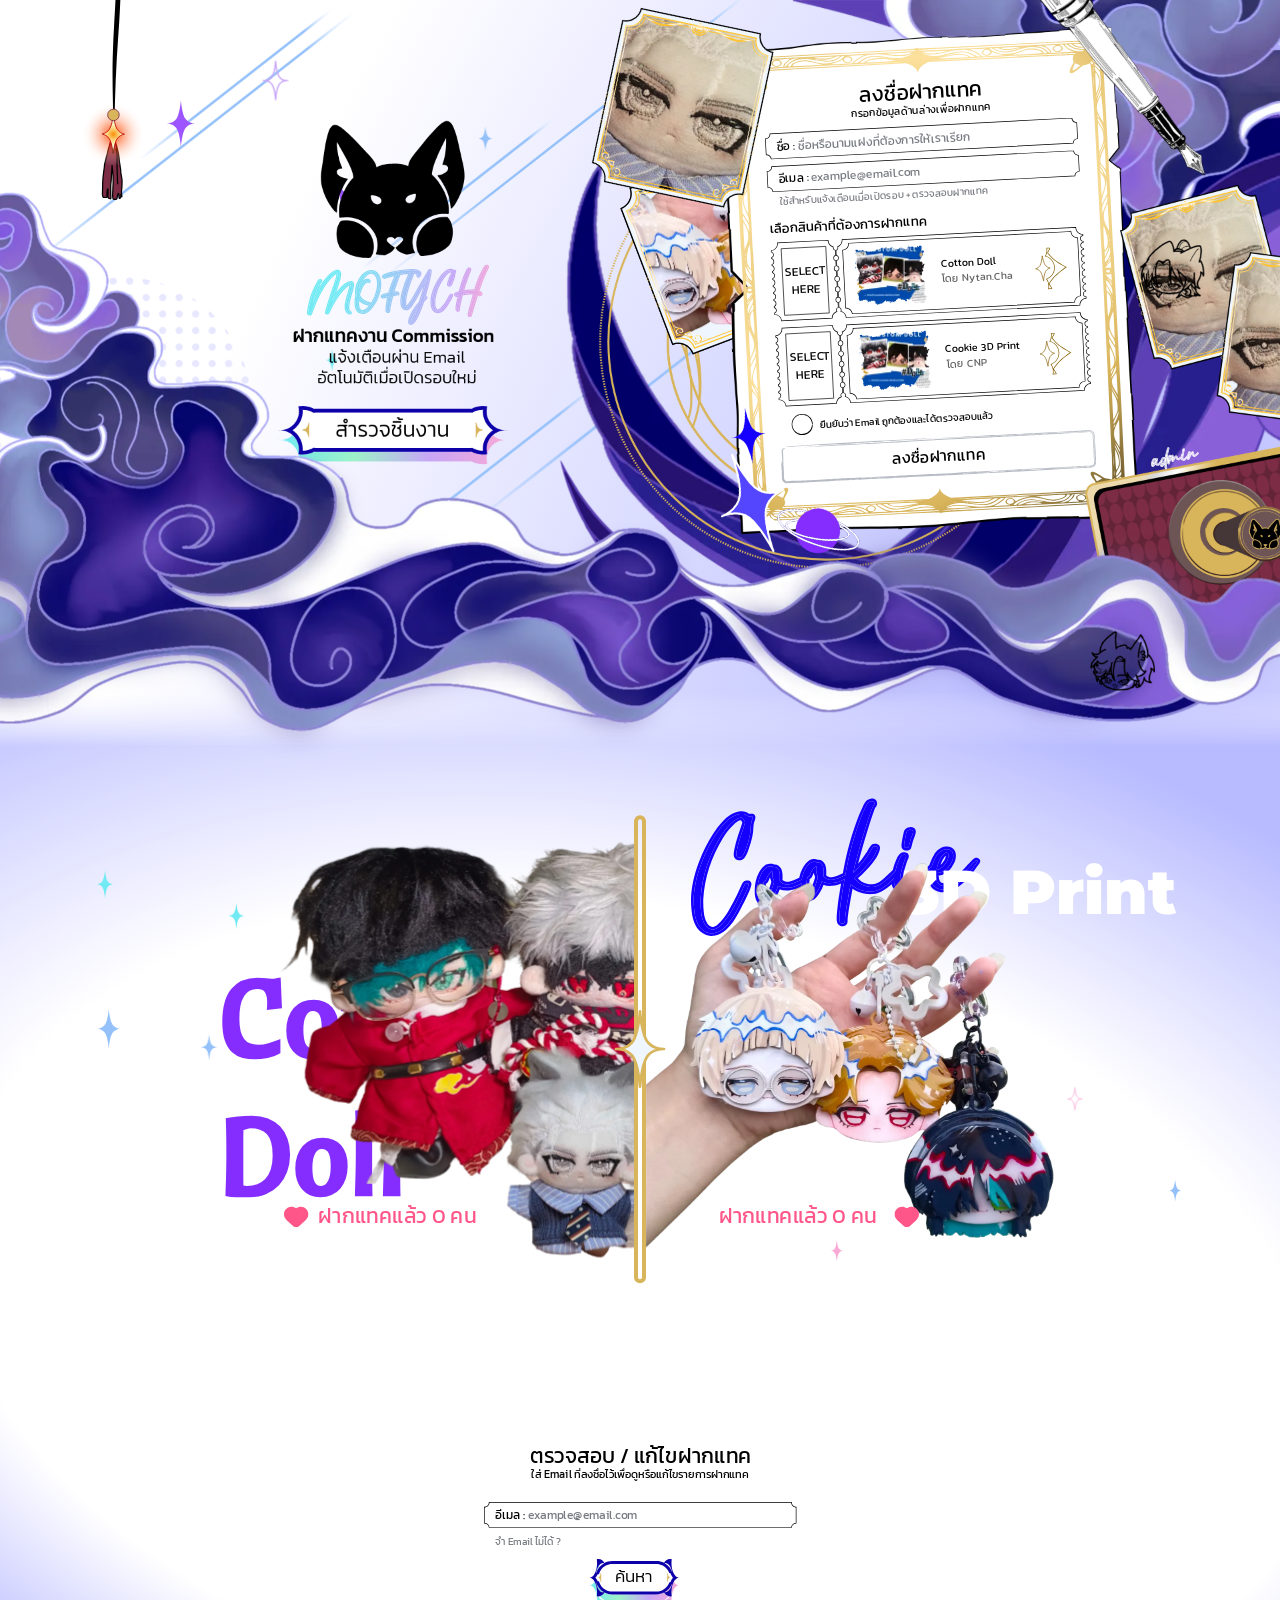
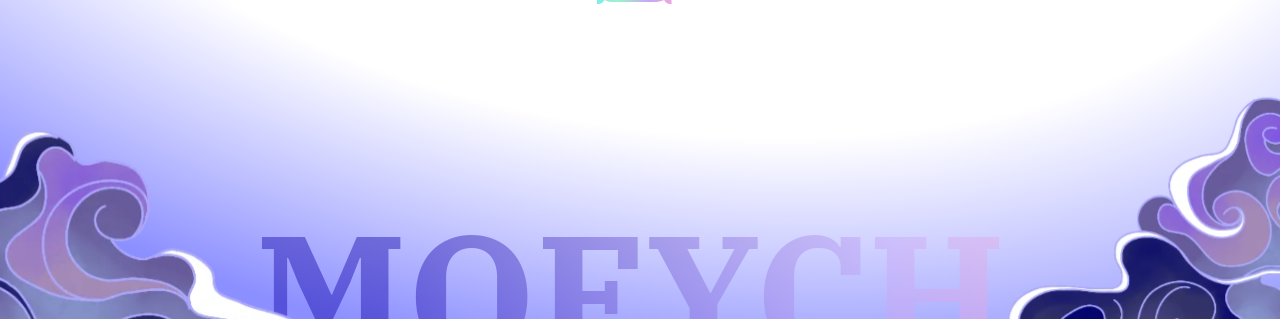
==== index.html @ c221eb14 "update หน้า hero ตาม Figma + หน้าประเมินราคา + การ์ดราคาใหม่ + แก้ฝากแทคฝั่งหน้าเว็บ - หน้าแรกจัดใหม" ====
<!-- ไฟล์นี้ถูกสร้างด้วย figma-page.py — แก้ที่ index.template.html แล้วรันใหม่
     python figma-page.py  -->
<!DOCTYPE html>
<html lang="th" data-theme="light">

<head>
    <meta charset="UTF-8">
    <meta name="viewport" content="width=device-width, initial-scale=1">
    <title>MOFYCH — ฝากแทค Commission</title>
    <meta name="description" content="ฝากแทคสินค้าคอมมิชชั่นจาก MOFYCH ลงชื่อง่าย แจ้งเตือนอัตโนมัติเมื่อเปิดรอบ">
    <link rel="icon" href="logo/Logo.png" type="image/png">

    <link rel="preconnect" href="https://fonts.googleapis.com">
    <link rel="preconnect" href="https://fonts.gstatic.com" crossorigin>
    <!-- ฟอนต์ที่ดีไซน์ใช้และมีบน Google Fonts (figma-layout-spec ข้อ 6)
         Bachelorette / Parastoo ไม่มีบนเว็บ → ใช้ไฟล์ outline ที่แปลงเป็น path แล้ว -->
    <link rel="stylesheet"
        href="https://fonts.googleapis.com/css2?family=Kanit:wght@200;300;400;500;600;700&family=IBM+Plex+Serif:wght@700&family=Cantora+One&family=Montserrat:wght@900&family=Piazzolla:wght@900&display=swap">

    <link rel="stylesheet" href="figma.css?v=27">
    <link rel="stylesheet" href="figma-text.css?v=5">
    <link rel="stylesheet" href="figma-scene.css?v=10">
    <!-- มาสคอต A/B — แยกออกมาจาก style.css เพราะหน้านี้ใช้คนละธีม
         ห้ามลิงก์ style.css เข้าหน้านี้ ธีมเก่าจะทับ layout ของ Figma -->
    <link rel="stylesheet" href="mascot.css?v=7">
    <!-- เฟส 3 — อนิเมชัน ต้องมาหลัง figma.css เสมอ -->
    <link rel="stylesheet" href="figma-anim.css?v=93">
</head>

<body>

    <!-- ตัวครอบที่ทำให้แคนวาส 1920 ย่อพอดีความกว้างจอเอง (figma.js ตั้งค่า --fit)
         พิกัดข้างในยังเป็นของ Figma 1:1 ทุกตัว ย่อทีเดียวที่ชั้นนอกสุดเท่านั้น -->
    <div class="fit" id="fit">

        <!-- ============================================================
             แคนวาส 1920 x 2879 · เรียงเลเยอร์ตามลำดับใน Figma (01 ล่างสุด)

             ⭐ ซีนเมนูไม่ใช่หน้าอื่น — เป็น "ชิ้นเดิมที่ขยับ/หมุน/ซ่อน"
                ทุกชิ้นในไฟล์นี้มีชุดเดียว ตำแหน่งซีนเมนูอยู่ใน figma-scene.css
                (เฟส 3 แค่เติม transition ให้ transform ตัวเดิมก็ได้อนิเมชัน)

             img.ly      งานอาร์ตที่ขยับด้วย transform อย่างเดียวก็พอ
             มาร์กเกอร์ @  ฝัง SVG ลงหน้า ใช้กับชิ้นที่ animation-list ข้อ 8 บังคับ
                         ว่าต้องเป็นโหนดจริง (เชือก ดาว เส้นทอง การ์ดรูป ปุ่ม)
             @notext     ตัดตัวหนังสือในงานอาร์ตทิ้ง เพราะเขียนเป็น HTML text แทน
             span.tx     ข้อความจริง ตำแหน่งมาจาก figma-text.css (สร้างจากไฟล์ export)

             คงเป็นงานอาร์ตตามที่เจ้าของงานสั่ง: MOFYCH · ข้อความในตั๋วฟอร์ม ·
             ข้อความในตรา · ชื่อสินค้าหน้า product · admin
             ============================================================ -->
        <div class="stage" id="stage" data-scene="main">
            <!-- จุดยึดของ showAddMore() ในโค้ดเดิม -->
            <span id="hero" class="sr">ลงชื่อฝากแทค</span>

            <!-- 01 พื้นขาวของเฟรม -->
            <img class="ly" src="images/figma/main-web/layers/01_unnamed-01.svg" alt="">

            <!-- ==================== 02 edit tag (เซกชันล่างสุด) ====================
                 ซีนเมนูดันทั้งเซกชันลง 232 (คลาส shift) -->
            <div class="pc shift" id="pcEditBg">
                <svg class="ly" aria-hidden="true" focusable="false" xmlns="http://www.w3.org/2000/svg" viewBox="0 0 1920 2879" fill="none"><defs><radialGradient id="paint0_radial_0_1--rectangle36" cx="0" cy="0" r="1" gradientTransform="matrix(0 -1194.5 2088.41 251.917 2880 3749)" gradientUnits="userSpaceOnUse">
                <stop offset="0.490385" stop-color="white" stop-opacity="0.94" />
                <stop offset="0.803782" stop-color="#5A5FFF" />
                </radialGradient>
                </defs><rect id="Rectangle 36" opacity="0.7" x="1920" y="2879" width="1920" height="870" transform="rotate(180 1920 2879)" fill="url(#paint0_radial_0_1--rectangle36)" />
                </svg>
            </div>
            <div class="pc shift" id="pcMofych">
                <svg class="ly" aria-hidden="true" focusable="false" xmlns="http://www.w3.org/2000/svg" viewBox="0 0 1920 2879" fill="none"><defs><linearGradient id="paint1_linear_0_1--mofych" x1="615.07" y1="2724.57" x2="1512.87" y2="3014.7" gradientUnits="userSpaceOnUse">
                <stop stop-color="#0E00A8" />
                <stop offset="0.75" stop-color="#C8A6F7" />
                <stop offset="1" stop-color="#F8A9D6" />
                </linearGradient>
                </defs><text id="MOFYCH" opacity="0.42" fill="url(#paint1_linear_0_1--mofych)" style="white-space: pre" xml:space="preserve" font-family="IBM Plex Serif" font-size="255.403" font-weight="bold" letter-spacing="0em"><tspan x="382" y="2933.78">MOFYCH</tspan></text>
                </svg>
            </div>
            <div class="pc shift" id="pcCloudBottom">
                <svg class="ly ly--crop" aria-hidden="true" focusable="false" xmlns="http://www.w3.org/2000/svg" xmlns:xlink="http://www.w3.org/1999/xlink" viewBox="-202 2541 2247.2 466.2" fill="none"><defs><image id="image0_0_1--group71" data-name="Untitled867_20260802011636.png" width="1110" height="638" preserveAspectRatio="none" xlink:href="images/figma/img/ad2d549b452c.webp" />
                <image id="image1_0_1--group71" data-name="Untitled867_20260802011633.png" width="1110" height="638" preserveAspectRatio="none" xlink:href="images/figma/img/81371bc1e1c7.webp" />
                <pattern id="pattern0_0_1--group71" patternContentUnits="objectBoundingBox" x="-0.02" y="-0.02" width="1.04" height="1.04">
                <use xlink:href="#image0_0_1--group71" transform="matrix(0.00208768 0 0 0.00364964 -1.23678 0.02)" />
                </pattern>
                <pattern id="pattern1_0_1--group71" patternContentUnits="objectBoundingBox" x="-0.02" y="-0.02" width="1.04" height="1.04">
                <use xlink:href="#image1_0_1--group71" transform="matrix(0.00166945 0 0 0.00235849 0.02 -0.484717)" />
                </pattern>
                </defs><g id="Group 71">
                <rect id="clound2" x="475.219" y="2981.67" width="674.219" height="385.67" transform="rotate(180 475.219 2981.67)" fill="url(#pattern0_0_1--group71)" />
                <rect id="clound1" width="650.171" height="460.221" transform="matrix(-1 0 0 1 2042.17 2544)" fill="url(#pattern1_0_1--group71)" />
                </g>
                </svg>
            </div>

            <!-- ==================== 03 product ====================
                 แยกทีละชิ้นตาม animation-list ข้อ 6 (สินค้าโผล่จากหลังเส้น) -->
            <div class="pc shift" id="pcProduct">
                <img class="ly" id="lyProductBg" src="images/figma/parts/product/Rectangle-30.svg" alt="">
                <!-- ดาวประดับของเซกชันสินค้า — ใช้ระบบสุ่มตัวเดียวกับ hero
                     ! ไม่ฝัง background-Star.svg / background-Star_2.svg แล้ว
                       สองไฟล์นั้นคือชุดตัวอย่างเหมือนของ hero (ขนาด/สีชุดเดียวกันเป๊ะ)
                       ขอบเขตของแต่ละโซนถอดมาจากตำแหน่งดาวในสองไฟล์นั้น -->
                <div class="pc" id="pcProdStar1" aria-hidden="true"></div>
                <div class="pc" id="pcProdStar2" aria-hidden="true"></div>
                <!-- ชื่อสินค้า = งานอาร์ต · Cookie ใช้ฟอนต์ Bachelorette ที่ไม่มีบนเว็บ → ไฟล์ outline
                     Cotton Doll (Cantora One) / 3D Print (Montserrat) มีบนเว็บ → ฝัง SVG ให้ฟอนต์ทำงาน -->
                <img class="ly" id="lyWordCookie" src="images/figma/outline/Cookie.svg" alt="Cookie">
                <div class="pc" id="pcWordCotton">
                    <svg class="ly" aria-hidden="true" focusable="false" xmlns="http://www.w3.org/2000/svg" viewBox="0 0 1920 2879" fill="none"><text id="Cotton Doll" transform="translate(328 1420)" fill="#852DFF" stroke="#852DFF" style="white-space: pre" stroke-width="4.01952" xml:space="preserve" font-family="Cantora One" font-size="165.216" letter-spacing="0em"><tspan x="0" y="165.456">Cotton
                    </tspan><tspan x="0" y="372.456">Doll</tspan></text>
                    </svg>
                </div>
                <div class="pc" id="pcWord3D">
                    <svg class="ly" aria-hidden="true" focusable="false" xmlns="http://www.w3.org/2000/svg" viewBox="0 0 1920 2879" fill="none"><text id="3D Print" transform="translate(1353 1281)" fill="white" style="white-space: pre" xml:space="preserve" font-family="Montserrat" font-size="93.4418" font-weight="900" letter-spacing="0em"><tspan x="0" y="90.4989">3D Print</tspan></text>
                    </svg>
                </div>
                <!-- รูปสินค้า 3 ใบ — ต้องฝังลงหน้า ใช้ <img> ไม่ได้
                     เพราะ SVG ที่โหลดผ่าน <img> เบราว์เซอร์ห้ามไปดึงไฟล์ข้างนอก
                     (รูปถูกแยกออกไปเป็น .webp แล้วเพื่อไม่ให้ HTML บวม) -->
                <div class="pc" id="pcPhoto1">
                    <svg class="ly" aria-hidden="true" focusable="false" xmlns="http://www.w3.org/2000/svg" xmlns:xlink="http://www.w3.org/1999/xlink" viewBox="0 0 1920 2879" fill="none"><defs><image id="image2_0_1--02606101819481" data-name="bg_removal [Background removed].png" width="3456" height="3456" preserveAspectRatio="none" xlink:href="images/figma/img/4af3d32df9cf.webp" />
                    <pattern id="pattern2_0_1--02606101819481" patternContentUnits="objectBoundingBox" x="-0.02" y="-0.02" width="1.04" height="1.04">
                    <use xlink:href="#image2_0_1--02606101819481" transform="translate(0.02 0.02) scale(0.000289352)" />
                    </pattern>
                    </defs><rect id="IMG_20260610_181948 1" x="969" y="1239" width="669" height="669" fill="url(#pattern2_0_1--02606101819481)" />
                    </svg>
                </div>
                <div class="pc" id="pcPhoto2">
                    <svg class="ly" aria-hidden="true" focusable="false" xmlns="http://www.w3.org/2000/svg" xmlns:xlink="http://www.w3.org/1999/xlink" viewBox="0 0 1920 2879" fill="none"><defs><image id="image3_0_1--02508101941291" data-name="bg_removal [Background removed].png" width="4096" height="2304" preserveAspectRatio="none" xlink:href="images/figma/img/15f25c8c6625.webp" />
                    <pattern id="pattern3_0_1--02508101941291" patternContentUnits="objectBoundingBox" x="-0.02" y="-0.02" width="1.04" height="1.04">
                    <use xlink:href="#image3_0_1--02508101941291" transform="matrix(0.000451788 0 0 0.000434058 -0.233309 0.0199651228)" />
                    </pattern>
                    </defs><rect id="IMG_20250810_194129 1" x="408" y="1211" width="543" height="565" fill="url(#pattern3_0_1--02508101941291)" />
                    </svg>
                </div>
                <div class="pc" id="pcPhoto3">
                    <svg class="ly" aria-hidden="true" focusable="false" xmlns="http://www.w3.org/2000/svg" xmlns:xlink="http://www.w3.org/1999/xlink" viewBox="0 0 1920 2879" fill="none"><defs><image id="image4_0_1--02607151820131" data-name="bg_removal [Background removed].png" width="3096" height="3096" preserveAspectRatio="none" xlink:href="images/figma/img/f338f3c1e8a7.webp" />
                    <pattern id="pattern4_0_1--02607151820131" patternContentUnits="objectBoundingBox" x="-0.02" y="-0.02" width="1.04" height="1.04">
                    <use xlink:href="#image4_0_1--02607151820131" transform="matrix(0.000698772 0 0 0.000447331 -0.404837 -0.13272)" />
                    </pattern>
                    </defs><rect id="IMG_20260715_182013 1" x="740" y="1569" width="211" height="330" fill="url(#pattern4_0_1--02607151820131)" />
                    </svg>
                </div>
                <!-- เส้นคั่นทองต้องเป็น path สดไว้ทำวิบวับ (ข้อ 8) -->
                <div class="pc" id="pcGoldLine">
                    <svg class="ly" aria-hidden="true" focusable="false" xmlns="http://www.w3.org/2000/svg" viewBox="0 0 1920 2879" fill="none"><rect id="Rectangle 35" x="954" y="1226" width="12" height="696" rx="6" stroke="#D8B45A" stroke-width="6" />
                    </svg>
                </div>
                <div class="pc" id="pcStar11">
                    <svg class="ly" aria-hidden="true" focusable="false" xmlns="http://www.w3.org/2000/svg" viewBox="0 0 1920 2879" fill="none"><path id="Star 11" d="M960 1517C960 1517 962.245 1548.78 970.356 1561.51C978.467 1574.24 996 1573.5 996 1573.5C996 1573.5 978.467 1572.76 970.356 1585.49C962.245 1598.22 960 1630 960 1630C960 1630 957.755 1598.22 949.644 1585.49C941.533 1572.76 924 1573.5 924 1573.5C924 1573.5 941.533 1574.24 949.644 1561.51C957.755 1548.78 960 1517 960 1517Z" fill="#EFF6FF" stroke="#D8B45A" stroke-width="4" stroke-linejoin="round" />
                    </svg>
                </div>
            </div>

            <!-- ==================== 04 พื้นหลัง hero ====================
                 ตอนเปิดเมนูจะ "ยืด" สูงขึ้นจาก 1040 → 1272 (animation-list ข้อ 1.4) -->
            <div class="pc" id="pcHeroBg">
                <svg class="ly" aria-hidden="true" focusable="false" xmlns="http://www.w3.org/2000/svg" viewBox="0 0 1920 2879" fill="none"><defs><radialGradient id="paint13_radial_0_1--04rectangle12" cx="0" cy="0" r="1" gradientTransform="matrix(-1585.5 -871.708 1609.31 -3129.83 1610.62 871.708)" gradientUnits="userSpaceOnUse">
                <stop stop-color="#999DFF" />
                <stop offset="0.730769" stop-color="white" />
                </radialGradient>
                </defs><rect id="Rectangle 12" opacity="0.7" width="1920" height="1040" fill="url(#paint13_radial_0_1--04rectangle12)" />
                </svg>
            </div>
            <!-- พื้นหลังของซีนเมนู = ไฟล์จริงจาก export ไม่ใช่ตัวเดิมที่ถูกบิด
                 ซ้อนไว้เฉยๆ แล้วไล่ opacity สลับกัน (ดู figma-anim.css ส่วนที่ 8)
                 ⚠ ไฟล์นี้ viewBox สูง 3111 ต้องใช้ความสูงของตัวเอง ไม่งั้นภาพยืด -->
            <div class="pc" id="pcHeroBgMenu">
                <svg class="ly" aria-hidden="true" focusable="false" xmlns="http://www.w3.org/2000/svg" viewBox="0 0 1920 3111" fill="none"><defs><radialGradient id="paint3_radial_0_1--04rectangle122" cx="0" cy="0" r="1" gradientTransform="matrix(-1585.5 -1066.17 1609.31 -3828.02 3530.62 2338.17)" gradientUnits="userSpaceOnUse">
                <stop stop-color="#1B20B3" />
                <stop offset="0.730769" stop-color="white" />
                </radialGradient>
                </defs><rect id="Rectangle 12" opacity="0.7" x="1920" y="1272" width="1920" height="1272" transform="rotate(180 1920 1272)" fill="url(#paint3_radial_0_1--04rectangle122)" />
                </svg>
            </div>

            <!-- 05 วงลายพิมพ์ -->
            <div class="pc" id="pcDotRing">
                <svg class="ly ly--crop" aria-hidden="true" focusable="false" xmlns="http://www.w3.org/2000/svg" viewBox="-14 411 396 396" fill="none"><defs><pattern id="pattern5_0_1--05rectangle34" patternUnits="userSpaceOnUse" patternTransform="matrix(24.75 0 0 24.75 -9 416)" preserveAspectRatio="none" viewBox="0 0 24.75 24.75" width="1" height="1">
                <g id="pattern5_0_1_inner">
                <circle id="Ellipse 54" cx="5.5" cy="5.5" r="5.5" fill="#E7E8FF" />
                </g>
                </pattern></defs><rect id="Rectangle 34" x="-9" y="416" width="386" height="386" rx="193" fill="url(#pattern5_0_1--05rectangle34)" />
                </svg>
            </div>

            <!-- 06 เส้นเฉียงพื้นหลัง — ออโรร่า จางเข้า-จางหาย (animation-list ข้อ 1.3)

                 ⭐ แยกเป็นไฟล์ละเส้นจริงๆ (images/figma/parts/starline) ไม่ใช่ไฟล์เดียวแล้วเลือกด้วย CSS
                   เพราะ opacity ที่ขยับต้องอยู่บน "กล่อง div" ถึงจะได้ชั้นของตัวเองบน GPU
                   ถ้าไปไล่ opacity ที่ <line> ในไฟล์เดียว เบราว์เซอร์ต้องวาดเส้นใหม่ทุกเฟรม
                   บน main thread ตัวเดียวกับที่ลูปฟิสิกส์เชือกใช้อยู่ (บทเรียนเดียวกับส่วนที่ 8)

                 ไม่มีการสุ่มทั้งสิ้น — จังหวะจาง/รอบของแต่ละเส้นเป็นค่าคงที่ใน figma-anim.css ส่วนที่ 15
                 เรียงตามลำดับหน้าหลังเดิมในไฟล์ Figma: 1 3 5 6 2 4 -->
            <div class="pc" id="pcStarLine">
                <div class="pc auline" id="auLine1">
                    <svg class="ly ly--crop" aria-hidden="true" focusable="false" xmlns="http://www.w3.org/2000/svg" viewBox="40.4 6.2 506.2 396.8" fill="none"><defs><linearGradient id="paint14_linear_0_1--line1" x1="44.8147" y1="401.859" x2="545.064" y2="11.0216" gradientUnits="userSpaceOnUse">
                    <stop stop-color="#95C1FB" stop-opacity="0" />
                    <stop offset="0.278846" stop-color="#95C1FB" />
                    <stop offset="0.834135" stop-color="#95C1FB" />
                    <stop offset="1" stop-color="white" stop-opacity="0" />
                    </linearGradient>
                    </defs><line id="Line 1" x1="43.3648" y1="400.004" x2="543.614" y2="9.16593" stroke="url(#paint14_linear_0_1--line1)" stroke-width="3.70983" />
                    </svg>
                </div>
                <div class="pc auline" id="auLine3">
                    <svg class="ly ly--crop" aria-hidden="true" focusable="false" xmlns="http://www.w3.org/2000/svg" viewBox="575.8 -34 575.8 451.2" fill="none"><defs><linearGradient id="paint15_linear_0_1--line3" x1="580.267" y1="416.042" x2="1150.11" y2="-29.168" gradientUnits="userSpaceOnUse">
                    <stop stop-color="#95C1FB" stop-opacity="0" />
                    <stop offset="0.278846" stop-color="#95C1FB" />
                    <stop offset="0.834135" stop-color="#95C1FB" />
                    <stop offset="1" stop-color="white" stop-opacity="0" />
                    </linearGradient>
                    </defs><line id="Line 3" x1="578.817" y1="414.187" x2="1148.66" y2="-31.0237" stroke="url(#paint15_linear_0_1--line3)" stroke-width="3.70983" />
                    </svg>
                </div>
                <div class="pc auline" id="auLine5">
                    <svg class="ly ly--crop" aria-hidden="true" focusable="false" xmlns="http://www.w3.org/2000/svg" viewBox="360 545.3 575.8 451.2" fill="none"><defs><linearGradient id="paint16_linear_0_1--line5" x1="364.479" y1="995.394" x2="934.322" y2="550.184" gradientUnits="userSpaceOnUse">
                    <stop stop-color="#95C1FB" stop-opacity="0" />
                    <stop offset="0.278846" stop-color="#95C1FB" />
                    <stop offset="0.834135" stop-color="#95C1FB" />
                    <stop offset="1" stop-color="white" stop-opacity="0" />
                    </linearGradient>
                    </defs><line id="Line 5" x1="363.029" y1="993.538" x2="932.873" y2="548.328" stroke="url(#paint16_linear_0_1--line5)" stroke-width="3.70983" />
                    </svg>
                </div>
                <div class="pc auline" id="auLine6">
                    <svg class="ly ly--crop" aria-hidden="true" focusable="false" xmlns="http://www.w3.org/2000/svg" viewBox="703.8 338.2 575.8 451.2" fill="none"><defs><linearGradient id="paint17_linear_0_1--line6" x1="708.256" y1="788.262" x2="1278.1" y2="343.051" gradientUnits="userSpaceOnUse">
                    <stop stop-color="#95C1FB" stop-opacity="0" />
                    <stop offset="0.278846" stop-color="#95C1FB" />
                    <stop offset="0.834135" stop-color="#95C1FB" />
                    <stop offset="1" stop-color="white" stop-opacity="0" />
                    </linearGradient>
                    </defs><line id="Line 6" x1="706.806" y1="786.406" x2="1276.65" y2="341.196" stroke="url(#paint17_linear_0_1--line6)" stroke-width="3.70983" />
                    </svg>
                </div>
                <div class="pc auline" id="auLine2">
                    <svg class="ly ly--crop" aria-hidden="true" focusable="false" xmlns="http://www.w3.org/2000/svg" viewBox="205.5 6.2 301.6 236.9" fill="none"><defs><linearGradient id="paint18_linear_0_1--line2" x1="209.903" y1="241.971" x2="505.504" y2="11.0216" gradientUnits="userSpaceOnUse">
                    <stop stop-color="#95C1FB" stop-opacity="0" />
                    <stop offset="0.278846" stop-color="#95C1FB" />
                    <stop offset="0.834135" stop-color="#95C1FB" />
                    <stop offset="1" stop-color="white" stop-opacity="0" />
                    </linearGradient>
                    </defs><line id="Line 2" x1="208.453" y1="240.115" x2="504.055" y2="9.16586" stroke="url(#paint18_linear_0_1--line2)" stroke-width="3.70983" />
                    </svg>
                </div>
                <div class="pc auline" id="auLine4">
                    <svg class="ly ly--crop" aria-hidden="true" focusable="false" xmlns="http://www.w3.org/2000/svg" viewBox="541.2 168.2 301.6 236.9" fill="none"><defs><linearGradient id="paint19_linear_0_1--line4" x1="545.642" y1="403.967" x2="841.244" y2="173.018" gradientUnits="userSpaceOnUse">
                    <stop stop-color="#95C1FB" stop-opacity="0" />
                    <stop offset="0.278846" stop-color="#95C1FB" />
                    <stop offset="0.834135" stop-color="#95C1FB" />
                    <stop offset="1" stop-color="white" stop-opacity="0" />
                    </linearGradient>
                    </defs><line id="Line 4" x1="544.192" y1="402.111" x2="839.794" y2="171.162" stroke="url(#paint19_linear_0_1--line4)" stroke-width="3.70983" />
                    </svg>
                </div>
            </div>

            <!-- 07-08 ภาพพื้นหลังสองชั้น -->
            <div class="pc" id="pcBg2">
                <svg class="ly ly--crop" aria-hidden="true" focusable="false" xmlns="http://www.w3.org/2000/svg" xmlns:xlink="http://www.w3.org/1999/xlink" viewBox="811 -3 1142 953" fill="none"><defs><image id="image5_0_1--07bg2" data-name="Untitled869_20260803062754.png" width="2500" height="2879" preserveAspectRatio="none" xlink:href="[data-uri]" />
                <pattern id="pattern6_0_1--07bg2" patternContentUnits="objectBoundingBox" x="-0.02" y="-0.02" width="1.04" height="1.04">
                <use xlink:href="#image5_0_1--07bg2" transform="matrix(0.000880282 0 0 0.00105597 -0.952711 0.02)" />
                </pattern>
                </defs><rect id="bg2" x="814" width="1136" height="947" fill="url(#pattern6_0_1--07bg2)" />
                </svg>
            </div>
            <div class="pc" id="pcBg1">
                <svg class="ly ly--crop" aria-hidden="true" focusable="false" xmlns="http://www.w3.org/2000/svg" xmlns:xlink="http://www.w3.org/1999/xlink" viewBox="830 158 1384 863" fill="none"><defs><image id="image6_0_1--08bg1" data-name="Untitled869_20260803062749.png" width="2500" height="2879" preserveAspectRatio="none" xlink:href="[data-uri]" />
                <pattern id="pattern7_0_1--08bg1" patternContentUnits="objectBoundingBox" x="-0.02" y="-0.02" width="1.04" height="1.04">
                <use xlink:href="#image6_0_1--08bg1" transform="matrix(0.000725689 0 0 0.00116686 -0.794223 -0.167865)" />
                </pattern>
                </defs><rect id="bg1" x="833" y="161" width="1378" height="857" fill="url(#pattern7_0_1--08bg1)" />
                </svg>
            </div>

            <!-- 09 วงแหวนทอง 4 ชั้น — หมุนแยกกันได้ (ข้อ 3.2) -->
            <!-- 09 วงแหวนทอง 4 ชั้น — หมุนรอบจุดศูนย์กลางคนละความเร็ว (animation-list ข้อ 3.2)
                 ทั้ง 4 วงร่วมศูนย์กันที่ 1239.62, 512.867 พอดีเป๊ะ
                 ครอปทุกชั้นเท่ากล่องวงนอกสุด (683x683) ชั้นที่หมุนจะได้เป็นแผ่นเล็ก
                 ไม่ใช่แผ่นเต็มเฟรม 1920x2879 ที่ว่างเปล่าเกือบทั้งแผ่น
                 เรียงตามลำดับหน้าหลังเดิมในไฟล์: 4 3 2 1
                 ความเร็วอยู่ที่ figma-anim.css ส่วนที่ 17 -->
            <div class="pc" id="pcSpin">
                <div class="spinring" id="pcSpin4">
                    <svg class="ly ly--crop" aria-hidden="true" focusable="false" xmlns="http://www.w3.org/2000/svg" viewBox="898.12 171.367 683 683" fill="none"><circle id="spin4" cx="1239.62" cy="512.867" r="326.874" stroke="#D8B45A" stroke-width="3.09152" />
                    </svg>
                </div>
                <div class="spinring" id="pcSpin3">
                    <svg class="ly ly--crop" aria-hidden="true" focusable="false" xmlns="http://www.w3.org/2000/svg" viewBox="898.12 171.367 683 683" fill="none"><g id="spin3">
                    <circle cx="1239.62" cy="512.867" r="210.232" stroke="#D8B45A" stroke-width="3.09152" />
                    <circle cx="1239.62" cy="512.867" r="210.232" stroke="#D8B45A" stroke-width="3.09152" />
                    <circle cx="1239.62" cy="512.867" r="210.232" stroke="#D8B45A" stroke-width="3.09152" />
                    </g>
                    </svg>
                </div>
                <div class="spinring" id="pcSpin2">
                    <svg class="ly ly--crop" aria-hidden="true" focusable="false" xmlns="http://www.w3.org/2000/svg" viewBox="898.12 171.367 683 683" fill="none"><circle id="spin2" cx="1239.62" cy="512.867" r="339.14" stroke="#D8B45A" stroke-width="3.09152" stroke-dasharray="2 2" />
                    </svg>
                </div>
                <div class="spinring" id="pcSpin1">
                    <svg class="ly ly--crop" aria-hidden="true" focusable="false" xmlns="http://www.w3.org/2000/svg" viewBox="898.12 171.367 683 683" fill="none"><g id="spin1">
                    <path id="Vector 21" d="M1003.28 488.313C1003.28 488.313 1008.79 493.135 1011.72 496.754C1014.87 500.625 1016.21 503.137 1018.63 507.496C1021.82 513.24 1023.15 516.718 1025.54 522.842C1028.39 530.172 1029.71 534.409 1031.67 542.025C1033.58 549.422 1034.46 553.64 1035.51 561.208C1036.58 568.948 1036.83 573.347 1037.05 581.158C1037.17 585.651 1037.05 588.173 1037.05 592.667C1037.05 596.863 1037.4 605.366 1036.28 613.385C1035.34 620.08 1032.97 626.104 1032.44 630.266" stroke="#D8B45A" stroke-width="3.09152" />
                    <g id="Ellipse 10">
                    <circle cx="1239.62" cy="512.867" r="237.855" stroke="#D8B45A" stroke-width="3.09152" />
                    <circle cx="1239.62" cy="512.867" r="237.855" stroke="#D8B45A" stroke-width="3.09152" />
                    <circle cx="1239.62" cy="512.867" r="237.855" stroke="#D8B45A" stroke-width="3.09152" />
                    </g>
                    <path id="Vector 20" d="M1038.58 642.543C1038.58 642.543 1041.61 634.665 1043.18 629.498C1045.44 622.13 1046.45 617.902 1047.79 610.316C1048.18 608.091 1048.52 606.065 1048.82 604.177M1048.82 604.177C1050.37 594.273 1050.7 588.189 1050.86 577.321C1051.08 561.994 1048.05 536.654 1047.79 534.352C1047.53 532.05 1043.86 514.402 1043.18 511.332C1042.34 507.496 1039.11 495.435 1033.98 483.709C1027.37 468.636 1010.96 448.413 1010.96 448.413L1007.89 460.69C1007.89 460.69 1012.21 465.746 1014.79 469.13C1020.44 476.528 1023.39 480.904 1027.84 489.08C1031.62 496.029 1033.61 500.048 1036.28 507.496C1038.07 512.495 1038.66 515.433 1040.12 520.54C1041.99 527.112 1043.15 530.772 1044.72 537.421C1045.71 541.596 1047.79 554.302 1047.79 554.302C1047.79 554.302 1049 565.976 1049.32 573.485C1049.84 585.461 1048.82 604.177 1048.82 604.177Z" stroke="#D8B45A" stroke-width="3.09152" />
                    <path id="Vector 22" d="M1476.06 488.313C1476.06 488.313 1470.56 493.135 1467.62 496.754C1464.48 500.625 1463.14 503.137 1460.71 507.496C1457.52 513.24 1456.19 516.718 1453.81 522.842C1450.95 530.172 1449.64 534.409 1447.67 542.025C1445.76 549.422 1444.88 553.64 1443.83 561.208C1442.76 568.948 1442.52 573.347 1442.3 581.158C1442.17 585.651 1442.3 588.173 1442.3 592.667C1442.3 596.863 1441.95 605.366 1443.07 613.385C1444 620.08 1446.38 626.104 1446.9 630.266" stroke="#D8B45A" stroke-width="3.09152" />
                    <path id="Vector 23" d="M1440.68 643.31C1440.68 643.31 1437.65 635.432 1436.07 630.266C1433.82 622.898 1432.81 618.669 1431.47 611.083C1431.07 608.858 1430.73 606.832 1430.44 604.944M1430.44 604.944C1428.88 595.04 1428.56 588.956 1428.4 578.088C1428.18 562.761 1431.21 537.421 1431.47 535.119C1431.73 532.817 1435.39 515.169 1436.07 512.1C1436.92 508.263 1440.14 496.202 1445.28 484.476C1451.88 469.403 1468.3 449.18 1468.3 449.18L1471.37 461.457C1471.37 461.457 1467.05 466.513 1464.46 469.898C1458.81 477.295 1455.87 481.671 1451.42 489.848C1447.64 496.797 1445.64 500.815 1442.98 508.263C1441.19 513.262 1440.6 516.201 1439.14 521.307C1437.27 527.879 1436.11 531.539 1434.54 538.188C1433.55 542.363 1431.47 555.069 1431.47 555.069C1431.47 555.069 1430.25 566.743 1429.93 574.252C1429.42 586.229 1430.44 604.944 1430.44 604.944Z" stroke="#D8B45A" stroke-width="3.09152" />
                    </g>
                    </svg>
                </div>
            </div>

            <!-- 10 เมฆขวาบน — อยู่นิ่งทั้งสองซีน -->
            <div class="pc" id="pcCloud2">
                <svg class="ly ly--crop" aria-hidden="true" focusable="false" xmlns="http://www.w3.org/2000/svg" xmlns:xlink="http://www.w3.org/1999/xlink" viewBox="1321.1 -46.2 680.2 391.7" fill="none"><defs><image id="image0_0_1--10clound22" data-name="Untitled867_20260802011636.png" width="1110" height="638" preserveAspectRatio="none" xlink:href="[data-uri]" />
                <pattern id="pattern8_0_1--10clound22" patternContentUnits="objectBoundingBox" x="-0.02" y="-0.02" width="1.04" height="1.04">
                <use xlink:href="#image0_0_1--10clound22" transform="matrix(0.00208768 0 0 0.00364964 -1.23678 0.02)" />
                </pattern>
                </defs><rect id="clound2_2" x="1324.08" y="-43.1648" width="674.219" height="385.67" fill="url(#pattern8_0_1--10clound22)" />
                </svg>
            </div>

            <!-- 11 ดาวประดับ — ระบบสุ่มเกิด-ดับ (animation-list ข้อ 1.1)
                 ⚠ ไม่ฝังไฟล์ 11_background-Star_3.svg แล้ว
                   เพราะดาวชุดนั้นคือ "ผลลัพธ์หนึ่งครั้ง" ของระบบสุ่มนี้เอง ไม่ใช่พื้นหลังตายตัว
                   ค่าที่ระบบใช้ (จำนวน/ขอบเขต/ขนาด/สี) ถอดมาจากไฟล์นั้นทั้งหมด
                 figma-anim.js เป็นคนสร้างดาวใส่กล่องนี้ -->
            <div class="pc" id="pcHeroStars" aria-hidden="true"></div>

            <!-- ดาวตก — ระบบสุ่ม (animation-list ข้อ 1.2)
                 ⚠ ย้ายมาอยู่ชั้นเดียวกับดาวประดับตามที่เจ้าของงานสั่ง (2026-08-19)
                   เดิมอยู่เลเยอร์ 24 (หลังเชือก) ซึ่งลอยอยู่หน้าฟอร์ม/การ์ด
                   ที่นี่คือเลเยอร์ 11 = อยู่หลังบล็อกแบรนด์ ฟอร์ม การ์ด ทั้งหมด
                   ไฟล์ 24_animate-star-drop.svg ไม่ได้ฝังแล้ว — มันคือ "ตัวอย่าง 2 ดวง"
                   ที่ดีไซน์วาดไว้ให้ดูหน้าตากับองศา ทรง/สี/องศา/หาง ถอดมาจากไฟล์นั้นหมด -->
            <div class="pc" id="pcStarDrop" aria-hidden="true"></div>

            <!-- ==================== บล็อกแบรนด์ — ซ่อนตอนเปิดเมนู ==================== -->
            <div class="pc" id="pcBrand">
                <!-- 12-13 ข้อความสองบรรทัด -->
                <span class="tx b-drift scene-main" data-t="ฝากแทคงาน-Commission-main"><span>ฝากแทคงาน Commission</span></span>
                <span class="tx b-drift scene-main" data-t="แจ้งเตือนผ่าน-Email-อัตโนมัติเมื่อเปิดรอบใหม่-main"><span>แจ้งเตือนผ่าน Email</span><span>อัตโนมัติเมื่อเปิดรอบใหม่</span></span>

                <!-- 14 ปุ่ม สำรวจชิ้นงาน — ปุ่มตั๋ว 2 ชั้นซ้อนเยื้อง 14.6 (ตั้งใจ ข้อ 11.6)
                     ห่อไว้เพื่อให้ figma-anim ขยับ "หน้าปุ่ม + ดาวทอง + ตัวหนังสือ"
                     ไปด้วยกัน ส่วนชั้นใต้ปุ่มอยู่กับที่ (animation-list ข้อ 2.3)
                     ⚠ ตัวหนังสือต้องอยู่ในกล่องนี้ด้วย ไม่งั้นกดแล้วปุ่มยุบลง
                       แต่คำว่า "สำรวจชิ้นงาน" ค้างอยู่ที่เดิม
                     ชิ้นข้างใน: Union_11 ชั้นใต้ปุ่ม · Union_12 หน้าปุ่ม · Group 13_2 ดาวทอง -->
                <div class="pc scene-main" id="pcBtnExplore">
                    <!-- ชั้นขยายตอนเมาส์วาง — ต้องเป็นชั้นแยก เพราะ #pcBtnExplore
                         ถือ transform ของการเด้งสลับซีนอยู่ และลูกแต่ละชิ้นก็มีจุดหมุน
                         ของตัวเอง (ดาวหมุนรอบตัวเอง) จะยัดสเกลลงชั้นไหนก็ชนหมด -->
                    <div class="pc" id="pcBtnGrow">
                        <!-- ⭐ แยกเป็นกล่อง HTML กล่องละชิ้น ไม่ใช่ SVG ก้อนเดียวแล้วขยับข้างใน
                             เพราะ Chrome ยก transform ของ HTML ขึ้นไปให้ GPU ทำได้
                             แต่ transform ของ <path>/<g> ใน SVG ยกไม่ได้ ต้องวาดใหม่บน
                             main thread ทุกเฟรม = ไปแย่งเฟรมกับลูปฟิสิกส์ของเชือก แล้วกระตุก
                             (มาสคอตลื่นเพราะมันเป็น div ตั้งแต่แรก)
                             ทุกไฟล์ viewBox เท่าเฟรมเต็ม ซ้อนที่ 0,0 ตำแหน่งตรงเองไม่ต้องคำนวณ
                             เรียงล่างขึ้นบนตามลำดับเดิมในไฟล์ -->
                        <div class="pc" id="pcBtnBase">
                            <svg class="ly" aria-hidden="true" focusable="false" xmlns="http://www.w3.org/2000/svg" viewBox="0 0 1920 2879" fill="none"><defs><linearGradient id="paint20_linear_0_1--union11" x1="417.72" y1="659.93" x2="760.626" y2="659.93" gradientUnits="userSpaceOnUse">
                            <stop stop-color="#71EAF3" />
                            <stop offset="0.33" stop-color="#9DF3C9" />
                            <stop offset="0.66" stop-color="#C8A6F7" />
                            <stop offset="1" stop-color="#F8A9D6" />
                            </linearGradient>
                            </defs><path id="Union_11" d="M724.247 623.552C726.486 623.552 728.714 623.762 730.904 624.17C730.255 626.548 729.905 629.051 729.905 631.635C729.905 647.262 742.574 659.93 758.2 659.93C759.017 659.93 759.826 659.895 760.625 659.827C760.625 659.861 760.626 659.896 760.626 659.93C760.626 659.965 760.625 660 760.625 660.034C759.826 659.966 759.017 659.93 758.2 659.93C742.574 659.931 729.905 672.599 729.905 688.225C729.905 690.81 730.255 693.313 730.904 695.692C728.714 696.1 726.486 696.309 724.247 696.309C719.47 696.309 714.739 695.369 710.325 693.541C709.277 693.107 708.252 692.623 707.253 692.094C706.151 692.208 705.033 692.267 703.901 692.267H475.117C473.796 692.267 472.493 692.186 471.213 692.032C470.176 692.585 469.111 693.089 468.021 693.541C463.607 695.369 458.876 696.309 454.099 696.309C451.86 696.309 449.632 696.1 447.441 695.692C448.091 693.313 448.439 690.81 448.439 688.225C448.439 672.599 435.771 659.931 420.145 659.93C419.328 659.93 418.52 659.966 417.721 660.034C417.721 660 417.72 659.965 417.72 659.93C417.72 659.896 417.721 659.861 417.721 659.827C418.52 659.895 419.328 659.93 420.145 659.93C435.771 659.93 448.439 647.262 448.439 631.635C448.439 629.051 448.09 626.548 447.441 624.17C449.632 623.762 451.86 623.552 454.099 623.552C458.876 623.552 463.607 624.493 468.021 626.321C469.11 626.772 470.174 627.275 471.211 627.828C472.491 627.674 473.795 627.594 475.117 627.594H703.901C705.034 627.594 706.153 627.652 707.255 627.765C708.254 627.237 709.278 626.755 710.325 626.321C714.739 624.493 719.47 623.552 724.247 623.552Z" fill="url(#paint20_linear_0_1--union11)" />
                            </svg>
                        </div>
                        <!-- ตัวหนังสืออยู่ในกล่องเดียวกับหน้าปุ่ม = ขยับเป็นชั้นเดียวกัน
                             ไม่งั้นกดแล้วปุ่มยุบแต่คำว่า "สำรวจชิ้นงาน" ค้างอยู่ที่เดิม -->
                        <div class="pc" id="pcBtnFace">
                            <svg class="ly" aria-hidden="true" focusable="false" xmlns="http://www.w3.org/2000/svg" viewBox="0 0 1920 2879" fill="none"><g id="Union_12">
                            <mask id="path-96-inside-7_0_1--union12" fill="white">
                            <path d="M724.247 609C726.486 609 728.714 609.21 730.904 609.618C730.255 611.997 729.905 614.5 729.905 617.084C729.905 632.711 742.574 645.378 758.2 645.379C759.017 645.379 759.826 645.343 760.625 645.275C760.625 645.31 760.626 645.344 760.626 645.379C760.626 645.414 760.625 645.449 760.625 645.483C759.826 645.416 759.017 645.379 758.2 645.379C742.574 645.379 729.905 658.047 729.905 673.674C729.905 676.259 730.255 678.762 730.904 681.141C728.714 681.548 726.486 681.758 724.247 681.758C719.47 681.758 714.739 680.817 710.325 678.989C709.277 678.555 708.252 678.071 707.253 677.543C706.151 677.656 705.033 677.716 703.901 677.716H475.117C473.796 677.716 472.493 677.635 471.213 677.48C470.176 678.034 469.111 678.538 468.021 678.989C463.607 680.817 458.876 681.758 454.099 681.758C451.86 681.758 449.632 681.548 447.441 681.141C448.091 678.762 448.439 676.258 448.439 673.674C448.439 658.047 435.771 645.379 420.145 645.379C419.328 645.379 418.52 645.416 417.721 645.483C417.721 645.449 417.72 645.414 417.72 645.379C417.72 645.344 417.721 645.31 417.721 645.275C418.52 645.343 419.328 645.379 420.145 645.379C435.771 645.379 448.439 632.711 448.439 617.084C448.439 614.5 448.09 611.997 447.441 609.618C449.632 609.21 451.86 609 454.099 609C458.876 609 463.607 609.941 468.021 611.77C469.11 612.221 470.174 612.724 471.211 613.276C472.491 613.122 473.795 613.042 475.117 613.042H703.901C705.034 613.042 706.153 613.1 707.255 613.214C708.254 612.686 709.278 612.203 710.325 611.77C714.739 609.941 719.47 609 724.247 609Z" />
                            </mask>
                            <path d="M724.247 609C726.486 609 728.714 609.21 730.904 609.618C730.255 611.997 729.905 614.5 729.905 617.084C729.905 632.711 742.574 645.378 758.2 645.379C759.017 645.379 759.826 645.343 760.625 645.275C760.625 645.31 760.626 645.344 760.626 645.379C760.626 645.414 760.625 645.449 760.625 645.483C759.826 645.416 759.017 645.379 758.2 645.379C742.574 645.379 729.905 658.047 729.905 673.674C729.905 676.259 730.255 678.762 730.904 681.141C728.714 681.548 726.486 681.758 724.247 681.758C719.47 681.758 714.739 680.817 710.325 678.989C709.277 678.555 708.252 678.071 707.253 677.543C706.151 677.656 705.033 677.716 703.901 677.716H475.117C473.796 677.716 472.493 677.635 471.213 677.48C470.176 678.034 469.111 678.538 468.021 678.989C463.607 680.817 458.876 681.758 454.099 681.758C451.86 681.758 449.632 681.548 447.441 681.141C448.091 678.762 448.439 676.258 448.439 673.674C448.439 658.047 435.771 645.379 420.145 645.379C419.328 645.379 418.52 645.416 417.721 645.483C417.721 645.449 417.72 645.414 417.72 645.379C417.72 645.344 417.721 645.31 417.721 645.275C418.52 645.343 419.328 645.379 420.145 645.379C435.771 645.379 448.439 632.711 448.439 617.084C448.439 614.5 448.09 611.997 447.441 609.618C449.632 609.21 451.86 609 454.099 609C458.876 609 463.607 609.941 468.021 611.77C469.11 612.221 470.174 612.724 471.211 613.276C472.491 613.122 473.795 613.042 475.117 613.042H703.901C705.034 613.042 706.153 613.1 707.255 613.214C708.254 612.686 709.278 612.203 710.325 611.77C714.739 609.941 719.47 609 724.247 609Z" fill="white" />
                            <path d="M724.247 609L724.247 603.341H724.247L724.247 609ZM730.904 609.618L736.364 611.108L737.981 605.179L731.94 604.055L730.904 609.618ZM729.905 617.084L724.246 617.084V617.084L729.905 617.084ZM760.625 645.275L766.284 645.259L766.266 639.117L760.147 639.637L760.625 645.275ZM760.626 645.379H766.285V645.378L760.626 645.379ZM760.625 645.483L760.147 651.122L766.266 651.641L766.284 645.5L760.625 645.483ZM729.905 673.674L724.246 673.674V673.674L729.905 673.674ZM730.904 681.141L731.94 686.704L737.982 685.579L736.364 679.651L730.904 681.141ZM724.247 681.758L724.247 687.417H724.247L724.247 681.758ZM710.325 678.989L708.16 684.217L708.16 684.217L710.325 678.989ZM707.253 677.543L709.898 672.54L708.381 671.738L706.673 671.914L707.253 677.543ZM703.901 677.716V683.375H703.901L703.901 677.716ZM471.213 677.48L471.889 671.862L470.121 671.649L468.549 672.488L471.213 677.48ZM468.021 678.989L470.186 684.217L470.186 684.217L468.021 678.989ZM454.099 681.758V687.417H454.099L454.099 681.758ZM447.441 681.141L441.982 679.651L440.364 685.579L446.406 686.704L447.441 681.141ZM448.439 673.674L454.098 673.674V673.674L448.439 673.674ZM417.721 645.483L412.062 645.5L412.08 651.641L418.199 651.122L417.721 645.483ZM417.72 645.379L412.061 645.378V645.379H417.72ZM417.721 645.275L418.199 639.637L412.079 639.117L412.062 645.259L417.721 645.275ZM448.439 617.084H454.098V617.084L448.439 617.084ZM447.441 609.618L446.406 604.055L440.364 605.179L441.982 611.108L447.441 609.618ZM454.099 609L454.099 603.341H454.099V609ZM468.021 611.77L470.186 606.541L470.186 606.541L468.021 611.77ZM471.211 613.276L468.548 618.27L470.119 619.108L471.887 618.895L471.211 613.276ZM703.901 613.042L703.901 607.383H703.901V613.042ZM707.255 613.214L706.675 618.843L708.382 619.019L709.899 618.217L707.255 613.214ZM710.325 611.77L708.16 606.541L708.16 606.541L710.325 611.77ZM724.247 609L724.247 614.659C726.131 614.659 728.013 614.836 729.869 615.182L730.904 609.618L731.94 604.055C729.415 603.585 726.84 603.341 724.247 603.341L724.247 609ZM730.904 609.618L725.445 608.128C724.666 610.983 724.246 613.986 724.246 617.084L729.905 617.084L735.564 617.084C735.564 615.013 735.844 613.011 736.364 611.108L730.904 609.618ZM729.905 617.084L724.246 617.084C724.246 635.836 739.448 651.037 758.2 651.038L758.2 645.379L758.2 639.72C745.699 639.72 735.564 629.585 735.564 617.084L729.905 617.084ZM758.2 645.379V651.038C759.182 651.038 760.151 650.995 761.103 650.914L760.625 645.275L760.147 639.637C759.501 639.691 758.852 639.72 758.2 639.72V645.379ZM760.625 645.275L754.966 645.292C754.966 645.321 754.966 645.346 754.967 645.364C754.967 645.381 754.967 645.398 754.967 645.403C754.967 645.411 754.967 645.411 754.967 645.408C754.967 645.405 754.967 645.394 754.967 645.379L760.626 645.379L766.285 645.378C766.285 645.346 766.285 645.319 766.285 645.298C766.284 645.278 766.284 645.26 766.284 645.251C766.284 645.246 766.284 645.243 766.284 645.241C766.284 645.238 766.284 645.238 766.284 645.238C766.284 645.239 766.284 645.247 766.284 645.259L760.625 645.275ZM760.626 645.379H754.967C754.967 645.364 754.967 645.354 754.967 645.351C754.967 645.348 754.967 645.348 754.967 645.356C754.967 645.362 754.967 645.378 754.967 645.395C754.966 645.413 754.966 645.438 754.966 645.467L760.625 645.483L766.284 645.5C766.284 645.512 766.284 645.519 766.284 645.52C766.284 645.52 766.284 645.52 766.284 645.517C766.284 645.514 766.284 645.512 766.284 645.506C766.284 645.497 766.284 645.479 766.285 645.459C766.285 645.439 766.285 645.411 766.285 645.379H760.626ZM760.625 645.483L761.103 639.845C760.155 639.764 759.186 639.72 758.2 639.72V645.379V651.038C758.847 651.038 759.497 651.067 760.147 651.122L760.625 645.483ZM758.2 645.379L758.2 639.72C739.449 639.72 724.246 654.922 724.246 673.674L729.905 673.674L735.564 673.674C735.564 661.173 745.699 651.038 758.2 651.038L758.2 645.379ZM729.905 673.674L724.246 673.674C724.246 676.771 724.666 679.775 725.445 682.63L730.904 681.141L736.364 679.651C735.844 677.748 735.564 675.746 735.564 673.674L729.905 673.674ZM730.904 681.141L729.869 675.577C728.014 675.922 726.133 676.099 724.247 676.099L724.247 681.758L724.247 687.417C726.839 687.417 729.414 687.174 731.94 686.704L730.904 681.141ZM724.247 681.758L724.247 676.099C720.213 676.099 716.217 675.305 712.491 673.761L710.325 678.989L708.16 684.217C713.26 686.33 718.727 687.417 724.247 687.417L724.247 681.758ZM710.325 678.989L712.491 673.761C711.611 673.396 710.746 672.989 709.898 672.54L707.253 677.543L704.608 682.546C705.759 683.154 706.943 683.714 708.16 684.217L710.325 678.989ZM707.253 677.543L706.673 671.914C705.76 672.008 704.835 672.057 703.901 672.057L703.901 677.716L703.901 683.375C705.231 683.375 706.543 683.305 707.833 683.172L707.253 677.543ZM703.901 677.716V672.057H475.117V677.716V683.375H703.901V677.716ZM475.117 677.716V672.057C474.028 672.057 472.951 671.99 471.889 671.862L471.213 677.48L470.537 683.099C472.035 683.279 473.563 683.375 475.117 683.375V677.716ZM471.213 677.48L468.549 672.488C467.673 672.955 466.774 673.38 465.855 673.761L468.021 678.989L470.186 684.217C471.447 683.695 472.679 683.112 473.877 682.473L471.213 677.48ZM468.021 678.989L465.855 673.761C462.128 675.305 458.133 676.099 454.099 676.099L454.099 681.758L454.099 687.417C459.618 687.417 465.085 686.33 470.186 684.217L468.021 678.989ZM454.099 681.758V676.099C452.213 676.099 450.331 675.922 448.477 675.577L447.441 681.141L446.406 686.704C448.932 687.174 451.507 687.417 454.099 687.417V681.758ZM447.441 681.141L452.901 682.63C453.68 679.774 454.098 676.77 454.098 673.674L448.439 673.674L442.78 673.674C442.78 675.747 442.501 677.75 441.982 679.651L447.441 681.141ZM448.439 673.674L454.098 673.674C454.098 654.922 438.897 639.72 420.145 639.72L420.145 645.379L420.144 651.038C432.646 651.038 442.78 661.173 442.78 673.674L448.439 673.674ZM420.145 645.379L420.144 639.72C419.158 639.72 418.19 639.764 417.242 639.845L417.721 645.483L418.199 651.122C418.849 651.067 419.498 651.038 420.145 651.038L420.145 645.379ZM417.721 645.483L423.38 645.467C423.38 645.438 423.379 645.413 423.379 645.395C423.379 645.378 423.379 645.362 423.379 645.356C423.379 645.348 423.379 645.348 423.379 645.351C423.379 645.354 423.379 645.364 423.379 645.379H417.72H412.061C412.061 645.411 412.061 645.439 412.061 645.459C412.061 645.479 412.062 645.497 412.062 645.506C412.062 645.512 412.062 645.514 412.062 645.517C412.062 645.52 412.062 645.52 412.062 645.52C412.062 645.519 412.062 645.512 412.062 645.5L417.721 645.483ZM417.72 645.379L423.379 645.379C423.379 645.394 423.379 645.405 423.379 645.408C423.379 645.411 423.379 645.411 423.379 645.403C423.379 645.398 423.379 645.381 423.379 645.364C423.379 645.346 423.38 645.321 423.38 645.292L417.721 645.275L412.062 645.259C412.062 645.247 412.062 645.239 412.062 645.238C412.062 645.238 412.062 645.238 412.062 645.241C412.062 645.243 412.062 645.246 412.062 645.251C412.062 645.26 412.061 645.278 412.061 645.298C412.061 645.319 412.061 645.346 412.061 645.378L417.72 645.379ZM417.721 645.275L417.242 650.914C418.195 650.995 419.163 651.038 420.144 651.038L420.145 645.379L420.145 639.72C419.493 639.72 418.844 639.691 418.199 639.637L417.721 645.275ZM420.145 645.379L420.145 651.038C438.897 651.038 454.098 635.836 454.098 617.084H448.439H442.78C442.78 629.585 432.646 639.72 420.144 639.72L420.145 645.379ZM448.439 617.084L454.098 617.084C454.098 613.988 453.68 610.984 452.901 608.128L447.441 609.618L441.982 611.108C442.501 613.009 442.78 615.011 442.78 617.084L448.439 617.084ZM447.441 609.618L448.477 615.182C450.333 614.836 452.215 614.659 454.099 614.659V609V603.341C451.505 603.341 448.931 603.585 446.406 604.055L447.441 609.618ZM454.099 609L454.099 614.659C458.133 614.659 462.128 615.454 465.855 616.998L468.021 611.77L470.186 606.541C465.086 604.429 459.619 603.341 454.099 603.341L454.099 609ZM468.021 611.77L465.855 616.998C466.775 617.379 467.674 617.803 468.548 618.27L471.211 613.276L473.874 608.283C472.675 607.644 471.444 607.062 470.186 606.541L468.021 611.77ZM471.211 613.276L471.887 618.895C472.946 618.767 474.024 618.701 475.117 618.701V613.042V607.383C473.566 607.383 472.036 607.477 470.534 607.658L471.211 613.276ZM475.117 613.042V618.701H703.901V613.042V607.383H475.117V613.042ZM703.901 613.042L703.901 618.701C704.839 618.701 705.765 618.749 706.675 618.843L707.255 613.214L707.835 607.585C706.54 607.451 705.228 607.383 703.901 607.383L703.901 613.042ZM707.255 613.214L709.899 618.217C710.745 617.77 711.609 617.363 712.491 616.998L710.325 611.77L708.16 606.541C706.946 607.044 705.763 607.602 704.61 608.211L707.255 613.214ZM710.325 611.77L712.491 616.998C716.218 615.454 720.213 614.659 724.247 614.659L724.247 609L724.247 603.341C718.726 603.341 713.26 604.429 708.16 606.541L710.325 611.77Z" fill="#0E00A8" mask="url(#path-96-inside-7_0_1--union12)" />
                            </g>
                            </svg>
                            <span class="tx" data-t="สำรวจชิ้นงาน_2-main"><span>สำรวจชิ้นงาน</span></span>
                        </div>
                        <div class="pc" id="pcBtnStarL">
                            <svg class="ly" aria-hidden="true" focusable="false" xmlns="http://www.w3.org/2000/svg" viewBox="0 0 1920 2879" fill="none"><path id="Star 4_5" d="M463.396 656.06C463.373 655.963 463.353 655.865 463.329 655.767C462.692 653.104 461.627 649.905 459.91 648.045C458.448 646.461 456.298 645.607 454.349 645.141C454.088 645.079 453.829 645.024 453.575 644.974C453.829 644.925 454.088 644.871 454.349 644.808C456.298 644.343 458.448 643.488 459.91 641.905C461.627 640.045 462.692 636.846 463.329 634.183C463.353 634.085 463.373 633.986 463.396 633.889V656.06Z" fill="#D8B45A" stroke="#D8B45A" stroke-width="0.808424" />
                            </svg>
                        </div>
                        <div class="pc" id="pcBtnStarR">
                            <svg class="ly" aria-hidden="true" focusable="false" xmlns="http://www.w3.org/2000/svg" viewBox="0 0 1920 2879" fill="none"><path id="Star 5_4" d="M714.006 656.06C714.029 655.963 714.049 655.865 714.073 655.767C714.71 653.104 715.775 649.905 717.492 648.045C718.953 646.461 721.104 645.607 723.053 645.141C723.314 645.079 723.573 645.024 723.827 644.974C723.573 644.925 723.314 644.871 723.053 644.808C721.104 644.343 718.953 643.488 717.492 641.905C715.775 640.045 714.71 636.846 714.073 634.183C714.049 634.085 714.029 633.986 714.006 633.889V656.06Z" fill="#D8B45A" stroke="#D8B45A" stroke-width="0.808424" />
                            </svg>
                        </div>
                    </div>
                    <a class="hit" id="btnExplore" href="#products"><span class="sr">สำรวจชิ้นงาน</span></a>
                </div>
            </div>

                <!-- ==================== เมนู 4 ปุ่ม — โผล่ตอนเปิดเมนู ====================
                     ขนาด 413.7 x 72.7 เยื้องเป็นขั้นบันได (คนละขนาดกับปุ่มเมนูลอย)

                     ⚠ ทุกช่องใช้ "ป้ายสีน้ำเงินใบเดียวกัน" เป็นสถานะปกติ และ
                       "ป้ายสีม่วงใบเดียวกัน" เป็นสถานะเมาส์วาง — ทั้งสองใบ export มาจาก Figma
                       ไม่มีการเขียนค่าสีเองแม้แต่ตัวเดียว แค่เลื่อนตำแหน่งให้ตรงช่อง
                       (ในดีไซน์ ช่อง แก้ไขฝากแทค ถูกวาดเป็นสีม่วง = ตัวอย่างสถานะ ไม่ใช่สีของช่องนั้น)

                       ป้ายน้ำเงินต้นทาง Group 43 อยู่ที่ 347,273
                       ป้ายม่วงต้นทาง   Group 40 อยู่ที่ 297.1,391.4
                       ระยะเลื่อนของแต่ละช่องอยู่ใน figma.css -->
                <div class="pc scene-menu" id="pcHeroMenu">
                    <span class="mbtn" data-btn="1">
                        <span class="art art--n">
                            <svg class="ly" aria-hidden="true" focusable="false" xmlns="http://www.w3.org/2000/svg" viewBox="0 0 1920 3111" fill="none"><defs><radialGradient id="paint107_radial_0_1--28group43" cx="0" cy="0" r="1" gradientUnits="userSpaceOnUse" gradientTransform="translate(347 308.955) scale(424.279 206.08)">
                            <stop offset="0.240385" stop-color="white" stop-opacity="0" />
                            <stop offset="0.620192" stop-color="#0E00A8" stop-opacity="0.46" />
                            <stop offset="1" stop-color="#060042" />
                            </radialGradient>
                            <linearGradient id="paint108_linear_0_1--28group43" x1="351.849" y1="309.636" x2="766.43" y2="309.636" gradientUnits="userSpaceOnUse">
                            <stop offset="0.1875" stop-color="white" stop-opacity="0" />
                            <stop offset="0.8" stop-color="#D8B45A" />
                            </linearGradient>
                            </defs><g id="Group 43">
                            <g id="Group 28_4">
                            <path id="Union_8" d="M735.456 273C740.18 273 744.01 276.83 744.01 281.555C744.01 282.793 743.744 283.969 743.271 285.032C753.421 288.454 760.73 298.052 760.73 309.356V311.495C760.73 322.622 753.649 332.093 743.747 335.651C743.918 336.303 744.01 336.988 744.01 337.693C744.01 342.122 740.419 345.713 735.99 345.713H379.211C374.782 345.713 371.192 342.122 371.191 337.693C371.191 337.499 371.2 337.307 371.214 337.116C357.715 336.365 347 325.182 347 311.495V309.356C347 295.583 357.85 284.346 371.469 283.722C371.288 283.03 371.191 282.303 371.191 281.555C371.191 276.83 375.022 273 379.746 273H735.456Z" fill="url(#paint107_radial_0_1--28group43)" />
                            <g id="Union_9">
                            <mask id="path-298-outside-28_0_1--28group43" maskUnits="userSpaceOnUse" x="349.849" y="274.243" width="408" height="70" fill="black">
                            <rect fill="white" x="349.849" y="274.243" width="408" height="70" />
                            <path d="M732.904 276.243C736.743 276.243 739.855 279.355 739.855 283.193C739.855 284.506 739.49 285.734 738.857 286.781C748.878 289.687 756.203 298.934 756.203 309.891C756.203 320.76 748.995 329.943 739.1 332.927C739.582 333.873 739.855 334.943 739.855 336.078C739.855 339.917 736.743 343.029 732.904 343.029H383.007C379.168 343.029 376.057 339.917 376.057 336.078C376.057 335.335 376.174 334.621 376.39 333.95H375.908C362.621 333.95 351.849 323.179 351.849 309.891C351.849 296.604 362.621 285.832 375.908 285.832H376.576C376.242 285.018 376.057 284.127 376.057 283.193C376.057 279.355 379.168 276.243 383.007 276.243H732.904Z" />
                            </mask>
                            <path d="M739.855 283.193H740.925V283.193L739.855 283.193ZM738.857 286.781L737.942 286.228L737.222 287.42L738.56 287.808L738.857 286.781ZM756.203 309.891L757.272 309.891V309.891H756.203ZM739.1 332.927L738.791 331.904L737.566 332.273L738.147 333.413L739.1 332.927ZM739.855 336.078H740.925V336.078L739.855 336.078ZM376.057 336.078L374.987 336.078V336.078H376.057ZM376.39 333.95L377.408 334.277L377.856 332.881H376.39V333.95ZM351.849 309.891H350.779V309.891L351.849 309.891ZM376.576 285.832V286.901H378.171L377.565 285.426L376.576 285.832ZM376.057 283.193L374.987 283.193V283.193H376.057ZM732.904 276.243V277.312C736.152 277.312 738.786 279.945 738.786 283.193L739.855 283.193L740.925 283.193C740.925 278.764 737.333 275.174 732.904 275.174V276.243ZM739.855 283.193H738.786C738.786 284.305 738.477 285.342 737.942 286.228L738.857 286.781L739.773 287.334C740.503 286.125 740.925 284.707 740.925 283.193H739.855ZM738.857 286.781L738.56 287.808C748.135 290.585 755.134 299.423 755.134 309.891H756.203H757.272C757.272 298.445 749.62 288.789 739.155 285.754L738.857 286.781ZM756.203 309.891L755.134 309.891C755.134 320.275 748.248 329.052 738.791 331.904L739.1 332.927L739.408 333.951C749.743 330.835 757.272 321.245 757.272 309.891L756.203 309.891ZM739.1 332.927L738.147 333.413C738.555 334.213 738.786 335.118 738.786 336.078L739.855 336.078L740.925 336.078C740.925 334.769 740.609 333.533 740.052 332.442L739.1 332.927ZM739.855 336.078H738.786C738.786 339.326 736.152 341.96 732.904 341.96V343.029V344.098C737.333 344.098 740.925 340.507 740.925 336.078H739.855ZM732.904 343.029V341.96H383.007V343.029V344.098H732.904V343.029ZM383.007 343.029V341.96C379.759 341.96 377.126 339.326 377.126 336.078H376.057H374.987C374.987 340.507 378.577 344.098 383.007 344.098V343.029ZM376.057 336.078L377.126 336.078C377.126 335.449 377.225 334.844 377.408 334.277L376.39 333.95L375.372 333.623C375.123 334.397 374.987 335.222 374.987 336.078L376.057 336.078ZM376.39 333.95V332.881H375.908V333.95V335.019H376.39V333.95ZM375.908 333.95V332.881C363.211 332.881 352.918 322.588 352.918 309.891L351.849 309.891L350.779 309.891C350.78 323.769 362.03 335.019 375.908 335.019V333.95ZM351.849 309.891H352.918C352.918 297.194 363.211 286.901 375.908 286.901V285.832V284.762C362.03 284.762 350.779 296.013 350.779 309.891H351.849ZM375.908 285.832V286.901H376.576V285.832V284.762H375.908V285.832ZM376.576 285.832L377.565 285.426C377.283 284.738 377.126 283.985 377.126 283.193H376.057H374.987C374.987 284.27 375.201 285.298 375.587 286.238L376.576 285.832ZM376.057 283.193L377.126 283.193C377.126 279.945 379.759 277.312 383.007 277.312V276.243V275.174C378.578 275.174 374.987 278.764 374.987 283.193L376.057 283.193ZM383.007 276.243V277.312H732.904V276.243V275.174H383.007V276.243Z" fill="url(#paint108_linear_0_1--28group43)" mask="url(#path-298-outside-28_0_1--28group43)" />
                            </g>
                            </g>
                            <g id="Group 30_4">
                            <g id="Group 29_4">
                            <path id="Star 7_4" d="M730.256 296.525C730.256 296.525 730.756 303.743 732.563 306.634C734.37 309.525 738.276 309.356 738.276 309.356C738.276 309.356 734.37 309.187 732.563 312.078C730.756 314.969 730.256 322.188 730.256 322.188C730.256 322.188 729.756 314.969 727.949 312.078C726.142 309.187 722.236 309.356 722.236 309.356C722.236 309.356 726.142 309.525 727.949 306.634C729.756 303.743 730.256 296.525 730.256 296.525Z" fill="white" />
                            <path id="Star 8_4" opacity="0.29" d="M721.702 289.04C721.702 289.04 722.002 293.25 723.086 294.937C724.17 296.623 726.513 296.525 726.513 296.525C726.513 296.525 724.17 296.426 723.086 298.113C722.002 299.799 721.702 304.01 721.702 304.01C721.702 304.01 721.401 299.799 720.317 298.113C719.233 296.426 716.89 296.525 716.89 296.525C716.89 296.525 719.233 296.623 720.317 294.937C721.401 293.25 721.702 289.04 721.702 289.04Z" fill="white" />
                            <path id="Star 9_4" opacity="0.29" d="M721.702 314.703C721.702 314.703 722.002 318.914 723.086 320.6C724.17 322.287 726.513 322.188 726.513 322.188C726.513 322.188 724.17 322.089 723.086 323.776C722.002 325.462 721.702 329.673 721.702 329.673C721.702 329.673 721.401 325.462 720.317 323.776C719.233 322.089 716.89 322.188 716.89 322.188C716.89 322.188 719.233 322.287 720.317 320.6C721.401 318.914 721.702 314.703 721.702 314.703Z" fill="white" />
                            </g>
                            
                            </g>
                            </g>
                            </svg>
                        </span>
                        <span class="art art--h">
                            <svg class="ly" aria-hidden="true" focusable="false" xmlns="http://www.w3.org/2000/svg" viewBox="0 0 1920 3111" fill="none"><defs><radialGradient id="paint101_radial_0_1--25group40" cx="0" cy="0" r="1" gradientUnits="userSpaceOnUse" gradientTransform="translate(297.1 427.345) scale(424.279 206.08)">
                            <stop offset="0.240385" stop-color="white" stop-opacity="0" />
                            <stop offset="0.620192" stop-color="#852DFF" />
                            <stop offset="1" stop-color="#0E00A8" />
                            </radialGradient>
                            <linearGradient id="paint102_linear_0_1--25group40" x1="301.948" y1="428.026" x2="716.53" y2="428.026" gradientUnits="userSpaceOnUse">
                            <stop offset="0.1875" stop-color="white" stop-opacity="0" />
                            <stop offset="0.8" stop-color="#D8B45A" />
                            </linearGradient>
                            </defs><g id="Group 40">
                            <g id="Group 28">
                            <path id="Union_2" d="M685.555 391.39C690.279 391.39 694.109 395.22 694.109 399.944C694.109 401.183 693.843 402.358 693.369 403.421C703.52 406.843 710.83 416.441 710.83 427.746V429.885C710.83 441.012 703.748 450.483 693.846 454.041C694.017 454.693 694.109 455.377 694.109 456.083C694.109 460.512 690.518 464.103 686.089 464.103H329.311C324.881 464.103 321.29 460.512 321.29 456.083C321.29 455.889 321.299 455.696 321.312 455.506C307.814 454.754 297.1 443.571 297.1 429.885V427.746C297.1 413.973 307.949 402.736 321.567 402.111C321.387 401.419 321.29 400.693 321.29 399.944C321.29 395.22 325.12 391.39 329.845 391.39H685.555Z" fill="url(#paint101_radial_0_1--25group40)" />
                            <g id="Union_3">
                            <mask id="path-277-outside-25_0_1--25group40" maskUnits="userSpaceOnUse" x="299.948" y="392.633" width="408" height="70" fill="black">
                            <rect fill="white" x="299.948" y="392.633" width="408" height="70" />
                            <path d="M683.004 394.633C686.842 394.633 689.955 397.744 689.955 401.583C689.955 402.896 689.589 404.124 688.956 405.172C698.977 408.077 706.303 417.323 706.303 428.281C706.303 439.15 699.095 448.333 689.199 451.317C689.681 452.263 689.955 453.333 689.955 454.468C689.955 458.306 686.843 461.419 683.004 461.419H333.106C329.268 461.419 326.156 458.306 326.156 454.468C326.156 453.725 326.274 453.011 326.489 452.341H326.008C312.72 452.341 301.948 441.569 301.948 428.281C301.948 414.993 312.72 404.221 326.008 404.221H326.676C326.342 403.408 326.156 402.517 326.156 401.583C326.156 397.744 329.268 394.633 333.106 394.633H683.004Z" />
                            </mask>
                            <path d="M689.955 401.583H691.024V401.583L689.955 401.583ZM688.956 405.172L688.041 404.619L687.321 405.811L688.658 406.199L688.956 405.172ZM706.303 428.281L707.372 428.281V428.281H706.303ZM689.199 451.317L688.891 450.293L687.666 450.663L688.246 451.803L689.199 451.317ZM689.955 454.468H691.024V454.467L689.955 454.468ZM326.156 454.468L325.087 454.467V454.468H326.156ZM326.489 452.341L327.507 452.668L327.956 451.271H326.489V452.341ZM301.948 428.281H300.879V428.281L301.948 428.281ZM326.676 404.221V405.291H328.271L327.665 403.815L326.676 404.221ZM326.156 401.583L325.087 401.583V401.583H326.156ZM683.004 394.633V395.702C686.252 395.702 688.886 398.335 688.886 401.583L689.955 401.583L691.024 401.583C691.024 397.154 687.433 393.563 683.004 393.563V394.633ZM689.955 401.583H688.886C688.886 402.695 688.576 403.732 688.041 404.619L688.956 405.172L689.871 405.725C690.602 404.516 691.024 403.098 691.024 401.583H689.955ZM688.956 405.172L688.658 406.199C698.234 408.976 705.233 417.812 705.233 428.281H706.303H707.372C707.372 416.835 699.719 407.179 689.254 404.145L688.956 405.172ZM706.303 428.281L705.233 428.281C705.233 438.665 698.347 447.442 688.891 450.293L689.199 451.317L689.508 452.341C699.842 449.225 707.372 439.634 707.372 428.281L706.303 428.281ZM689.199 451.317L688.246 451.803C688.654 452.603 688.886 453.507 688.886 454.468L689.955 454.468L691.024 454.467C691.024 453.159 690.708 451.923 690.152 450.832L689.199 451.317ZM689.955 454.468H688.886C688.886 457.716 686.252 460.349 683.004 460.349V461.419V462.488C687.433 462.488 691.024 458.897 691.024 454.468H689.955ZM683.004 461.419V460.349H333.106V461.419V462.488H683.004V461.419ZM333.106 461.419V460.349C329.859 460.349 327.226 457.716 327.226 454.468H326.156H325.087C325.087 458.897 328.677 462.488 333.106 462.488V461.419ZM326.156 454.468L327.226 454.468C327.226 453.839 327.325 453.235 327.507 452.668L326.489 452.341L325.471 452.014C325.223 452.787 325.087 453.612 325.087 454.467L326.156 454.468ZM326.489 452.341V451.271H326.008V452.341V453.41H326.489V452.341ZM326.008 452.341V451.271C313.311 451.271 303.018 440.978 303.018 428.281L301.948 428.281L300.879 428.281C300.879 442.159 312.13 453.41 326.008 453.41V452.341ZM301.948 428.281H303.018C303.018 415.584 313.311 405.291 326.008 405.291V404.221V403.152C312.13 403.152 300.879 414.403 300.879 428.281H301.948ZM326.008 404.221V405.291H326.676V404.221V403.152H326.008V404.221ZM326.676 404.221L327.665 403.815C327.382 403.127 327.226 402.374 327.226 401.583H326.156H325.087C325.087 402.66 325.301 403.688 325.687 404.628L326.676 404.221ZM326.156 401.583L327.226 401.583C327.226 398.335 329.858 395.702 333.106 395.702V394.633V393.563C328.677 393.563 325.087 397.154 325.087 401.583L326.156 401.583ZM333.106 394.633V395.702H683.004V394.633V393.563H333.106V394.633Z" fill="url(#paint102_linear_0_1--25group40)" mask="url(#path-277-outside-25_0_1--25group40)" />
                            </g>
                            </g>
                            <g id="Group 30">
                            <g id="Group 29">
                            <path id="Star 7" d="M680.356 414.914C680.356 414.914 680.856 422.133 682.663 425.024C684.47 427.915 688.376 427.746 688.376 427.746C688.376 427.746 684.47 427.577 682.663 430.468C680.856 433.359 680.356 440.578 680.356 440.578C680.356 440.578 679.856 433.359 678.049 430.468C676.242 427.577 672.336 427.746 672.336 427.746C672.336 427.746 676.242 427.915 678.049 425.024C679.856 422.133 680.356 414.914 680.356 414.914Z" fill="white" />
                            <path id="Star 8" opacity="0.29" d="M671.801 407.429C671.801 407.429 672.101 411.64 673.185 413.327C674.27 415.013 676.613 414.914 676.613 414.914C676.613 414.914 674.27 414.816 673.185 416.502C672.101 418.189 671.801 422.4 671.801 422.4C671.801 422.4 671.501 418.189 670.417 416.502C669.333 414.816 666.989 414.914 666.989 414.914C666.989 414.914 669.333 415.013 670.417 413.327C671.501 411.64 671.801 407.429 671.801 407.429Z" fill="white" />
                            <path id="Star 9" opacity="0.29" d="M671.801 433.093C671.801 433.093 672.101 437.303 673.185 438.99C674.27 440.676 676.613 440.578 676.613 440.578C676.613 440.578 674.27 440.479 673.185 442.166C672.101 443.852 671.801 448.063 671.801 448.063C671.801 448.063 671.501 443.852 670.417 442.166C669.333 440.479 666.989 440.578 666.989 440.578C666.989 440.578 669.333 440.676 670.417 438.99C671.501 437.303 671.801 433.093 671.801 433.093Z" fill="white" />
                            </g>
                            
                            </g>
                            </g>
                            </svg>
                        </span>
                    </span>
                    <span class="mbtn" data-btn="2">
                        <span class="art art--n">
                            <svg class="ly" aria-hidden="true" focusable="false" xmlns="http://www.w3.org/2000/svg" viewBox="0 0 1920 3111" fill="none"><defs><radialGradient id="paint107_radial_0_1--28group432" cx="0" cy="0" r="1" gradientUnits="userSpaceOnUse" gradientTransform="translate(347 308.955) scale(424.279 206.08)">
                            <stop offset="0.240385" stop-color="white" stop-opacity="0" />
                            <stop offset="0.620192" stop-color="#0E00A8" stop-opacity="0.46" />
                            <stop offset="1" stop-color="#060042" />
                            </radialGradient>
                            <linearGradient id="paint108_linear_0_1--28group432" x1="351.849" y1="309.636" x2="766.43" y2="309.636" gradientUnits="userSpaceOnUse">
                            <stop offset="0.1875" stop-color="white" stop-opacity="0" />
                            <stop offset="0.8" stop-color="#D8B45A" />
                            </linearGradient>
                            </defs><g id="Group 43">
                            <g id="Group 28_4">
                            <path id="Union_8" d="M735.456 273C740.18 273 744.01 276.83 744.01 281.555C744.01 282.793 743.744 283.969 743.271 285.032C753.421 288.454 760.73 298.052 760.73 309.356V311.495C760.73 322.622 753.649 332.093 743.747 335.651C743.918 336.303 744.01 336.988 744.01 337.693C744.01 342.122 740.419 345.713 735.99 345.713H379.211C374.782 345.713 371.192 342.122 371.191 337.693C371.191 337.499 371.2 337.307 371.214 337.116C357.715 336.365 347 325.182 347 311.495V309.356C347 295.583 357.85 284.346 371.469 283.722C371.288 283.03 371.191 282.303 371.191 281.555C371.191 276.83 375.022 273 379.746 273H735.456Z" fill="url(#paint107_radial_0_1--28group432)" />
                            <g id="Union_9">
                            <mask id="path-298-outside-28_0_1--28group432" maskUnits="userSpaceOnUse" x="349.849" y="274.243" width="408" height="70" fill="black">
                            <rect fill="white" x="349.849" y="274.243" width="408" height="70" />
                            <path d="M732.904 276.243C736.743 276.243 739.855 279.355 739.855 283.193C739.855 284.506 739.49 285.734 738.857 286.781C748.878 289.687 756.203 298.934 756.203 309.891C756.203 320.76 748.995 329.943 739.1 332.927C739.582 333.873 739.855 334.943 739.855 336.078C739.855 339.917 736.743 343.029 732.904 343.029H383.007C379.168 343.029 376.057 339.917 376.057 336.078C376.057 335.335 376.174 334.621 376.39 333.95H375.908C362.621 333.95 351.849 323.179 351.849 309.891C351.849 296.604 362.621 285.832 375.908 285.832H376.576C376.242 285.018 376.057 284.127 376.057 283.193C376.057 279.355 379.168 276.243 383.007 276.243H732.904Z" />
                            </mask>
                            <path d="M739.855 283.193H740.925V283.193L739.855 283.193ZM738.857 286.781L737.942 286.228L737.222 287.42L738.56 287.808L738.857 286.781ZM756.203 309.891L757.272 309.891V309.891H756.203ZM739.1 332.927L738.791 331.904L737.566 332.273L738.147 333.413L739.1 332.927ZM739.855 336.078H740.925V336.078L739.855 336.078ZM376.057 336.078L374.987 336.078V336.078H376.057ZM376.39 333.95L377.408 334.277L377.856 332.881H376.39V333.95ZM351.849 309.891H350.779V309.891L351.849 309.891ZM376.576 285.832V286.901H378.171L377.565 285.426L376.576 285.832ZM376.057 283.193L374.987 283.193V283.193H376.057ZM732.904 276.243V277.312C736.152 277.312 738.786 279.945 738.786 283.193L739.855 283.193L740.925 283.193C740.925 278.764 737.333 275.174 732.904 275.174V276.243ZM739.855 283.193H738.786C738.786 284.305 738.477 285.342 737.942 286.228L738.857 286.781L739.773 287.334C740.503 286.125 740.925 284.707 740.925 283.193H739.855ZM738.857 286.781L738.56 287.808C748.135 290.585 755.134 299.423 755.134 309.891H756.203H757.272C757.272 298.445 749.62 288.789 739.155 285.754L738.857 286.781ZM756.203 309.891L755.134 309.891C755.134 320.275 748.248 329.052 738.791 331.904L739.1 332.927L739.408 333.951C749.743 330.835 757.272 321.245 757.272 309.891L756.203 309.891ZM739.1 332.927L738.147 333.413C738.555 334.213 738.786 335.118 738.786 336.078L739.855 336.078L740.925 336.078C740.925 334.769 740.609 333.533 740.052 332.442L739.1 332.927ZM739.855 336.078H738.786C738.786 339.326 736.152 341.96 732.904 341.96V343.029V344.098C737.333 344.098 740.925 340.507 740.925 336.078H739.855ZM732.904 343.029V341.96H383.007V343.029V344.098H732.904V343.029ZM383.007 343.029V341.96C379.759 341.96 377.126 339.326 377.126 336.078H376.057H374.987C374.987 340.507 378.577 344.098 383.007 344.098V343.029ZM376.057 336.078L377.126 336.078C377.126 335.449 377.225 334.844 377.408 334.277L376.39 333.95L375.372 333.623C375.123 334.397 374.987 335.222 374.987 336.078L376.057 336.078ZM376.39 333.95V332.881H375.908V333.95V335.019H376.39V333.95ZM375.908 333.95V332.881C363.211 332.881 352.918 322.588 352.918 309.891L351.849 309.891L350.779 309.891C350.78 323.769 362.03 335.019 375.908 335.019V333.95ZM351.849 309.891H352.918C352.918 297.194 363.211 286.901 375.908 286.901V285.832V284.762C362.03 284.762 350.779 296.013 350.779 309.891H351.849ZM375.908 285.832V286.901H376.576V285.832V284.762H375.908V285.832ZM376.576 285.832L377.565 285.426C377.283 284.738 377.126 283.985 377.126 283.193H376.057H374.987C374.987 284.27 375.201 285.298 375.587 286.238L376.576 285.832ZM376.057 283.193L377.126 283.193C377.126 279.945 379.759 277.312 383.007 277.312V276.243V275.174C378.578 275.174 374.987 278.764 374.987 283.193L376.057 283.193ZM383.007 276.243V277.312H732.904V276.243V275.174H383.007V276.243Z" fill="url(#paint108_linear_0_1--28group432)" mask="url(#path-298-outside-28_0_1--28group432)" />
                            </g>
                            </g>
                            <g id="Group 30_4">
                            <g id="Group 29_4">
                            <path id="Star 7_4" d="M730.256 296.525C730.256 296.525 730.756 303.743 732.563 306.634C734.37 309.525 738.276 309.356 738.276 309.356C738.276 309.356 734.37 309.187 732.563 312.078C730.756 314.969 730.256 322.188 730.256 322.188C730.256 322.188 729.756 314.969 727.949 312.078C726.142 309.187 722.236 309.356 722.236 309.356C722.236 309.356 726.142 309.525 727.949 306.634C729.756 303.743 730.256 296.525 730.256 296.525Z" fill="white" />
                            <path id="Star 8_4" opacity="0.29" d="M721.702 289.04C721.702 289.04 722.002 293.25 723.086 294.937C724.17 296.623 726.513 296.525 726.513 296.525C726.513 296.525 724.17 296.426 723.086 298.113C722.002 299.799 721.702 304.01 721.702 304.01C721.702 304.01 721.401 299.799 720.317 298.113C719.233 296.426 716.89 296.525 716.89 296.525C716.89 296.525 719.233 296.623 720.317 294.937C721.401 293.25 721.702 289.04 721.702 289.04Z" fill="white" />
                            <path id="Star 9_4" opacity="0.29" d="M721.702 314.703C721.702 314.703 722.002 318.914 723.086 320.6C724.17 322.287 726.513 322.188 726.513 322.188C726.513 322.188 724.17 322.089 723.086 323.776C722.002 325.462 721.702 329.673 721.702 329.673C721.702 329.673 721.401 325.462 720.317 323.776C719.233 322.089 716.89 322.188 716.89 322.188C716.89 322.188 719.233 322.287 720.317 320.6C721.401 318.914 721.702 314.703 721.702 314.703Z" fill="white" />
                            </g>
                            
                            </g>
                            </g>
                            </svg>
                        </span>
                        <span class="art art--h">
                            <svg class="ly" aria-hidden="true" focusable="false" xmlns="http://www.w3.org/2000/svg" viewBox="0 0 1920 3111" fill="none"><defs><radialGradient id="paint101_radial_0_1--25group402" cx="0" cy="0" r="1" gradientUnits="userSpaceOnUse" gradientTransform="translate(297.1 427.345) scale(424.279 206.08)">
                            <stop offset="0.240385" stop-color="white" stop-opacity="0" />
                            <stop offset="0.620192" stop-color="#852DFF" />
                            <stop offset="1" stop-color="#0E00A8" />
                            </radialGradient>
                            <linearGradient id="paint102_linear_0_1--25group402" x1="301.948" y1="428.026" x2="716.53" y2="428.026" gradientUnits="userSpaceOnUse">
                            <stop offset="0.1875" stop-color="white" stop-opacity="0" />
                            <stop offset="0.8" stop-color="#D8B45A" />
                            </linearGradient>
                            </defs><g id="Group 40">
                            <g id="Group 28">
                            <path id="Union_2" d="M685.555 391.39C690.279 391.39 694.109 395.22 694.109 399.944C694.109 401.183 693.843 402.358 693.369 403.421C703.52 406.843 710.83 416.441 710.83 427.746V429.885C710.83 441.012 703.748 450.483 693.846 454.041C694.017 454.693 694.109 455.377 694.109 456.083C694.109 460.512 690.518 464.103 686.089 464.103H329.311C324.881 464.103 321.29 460.512 321.29 456.083C321.29 455.889 321.299 455.696 321.312 455.506C307.814 454.754 297.1 443.571 297.1 429.885V427.746C297.1 413.973 307.949 402.736 321.567 402.111C321.387 401.419 321.29 400.693 321.29 399.944C321.29 395.22 325.12 391.39 329.845 391.39H685.555Z" fill="url(#paint101_radial_0_1--25group402)" />
                            <g id="Union_3">
                            <mask id="path-277-outside-25_0_1--25group402" maskUnits="userSpaceOnUse" x="299.948" y="392.633" width="408" height="70" fill="black">
                            <rect fill="white" x="299.948" y="392.633" width="408" height="70" />
                            <path d="M683.004 394.633C686.842 394.633 689.955 397.744 689.955 401.583C689.955 402.896 689.589 404.124 688.956 405.172C698.977 408.077 706.303 417.323 706.303 428.281C706.303 439.15 699.095 448.333 689.199 451.317C689.681 452.263 689.955 453.333 689.955 454.468C689.955 458.306 686.843 461.419 683.004 461.419H333.106C329.268 461.419 326.156 458.306 326.156 454.468C326.156 453.725 326.274 453.011 326.489 452.341H326.008C312.72 452.341 301.948 441.569 301.948 428.281C301.948 414.993 312.72 404.221 326.008 404.221H326.676C326.342 403.408 326.156 402.517 326.156 401.583C326.156 397.744 329.268 394.633 333.106 394.633H683.004Z" />
                            </mask>
                            <path d="M689.955 401.583H691.024V401.583L689.955 401.583ZM688.956 405.172L688.041 404.619L687.321 405.811L688.658 406.199L688.956 405.172ZM706.303 428.281L707.372 428.281V428.281H706.303ZM689.199 451.317L688.891 450.293L687.666 450.663L688.246 451.803L689.199 451.317ZM689.955 454.468H691.024V454.467L689.955 454.468ZM326.156 454.468L325.087 454.467V454.468H326.156ZM326.489 452.341L327.507 452.668L327.956 451.271H326.489V452.341ZM301.948 428.281H300.879V428.281L301.948 428.281ZM326.676 404.221V405.291H328.271L327.665 403.815L326.676 404.221ZM326.156 401.583L325.087 401.583V401.583H326.156ZM683.004 394.633V395.702C686.252 395.702 688.886 398.335 688.886 401.583L689.955 401.583L691.024 401.583C691.024 397.154 687.433 393.563 683.004 393.563V394.633ZM689.955 401.583H688.886C688.886 402.695 688.576 403.732 688.041 404.619L688.956 405.172L689.871 405.725C690.602 404.516 691.024 403.098 691.024 401.583H689.955ZM688.956 405.172L688.658 406.199C698.234 408.976 705.233 417.812 705.233 428.281H706.303H707.372C707.372 416.835 699.719 407.179 689.254 404.145L688.956 405.172ZM706.303 428.281L705.233 428.281C705.233 438.665 698.347 447.442 688.891 450.293L689.199 451.317L689.508 452.341C699.842 449.225 707.372 439.634 707.372 428.281L706.303 428.281ZM689.199 451.317L688.246 451.803C688.654 452.603 688.886 453.507 688.886 454.468L689.955 454.468L691.024 454.467C691.024 453.159 690.708 451.923 690.152 450.832L689.199 451.317ZM689.955 454.468H688.886C688.886 457.716 686.252 460.349 683.004 460.349V461.419V462.488C687.433 462.488 691.024 458.897 691.024 454.468H689.955ZM683.004 461.419V460.349H333.106V461.419V462.488H683.004V461.419ZM333.106 461.419V460.349C329.859 460.349 327.226 457.716 327.226 454.468H326.156H325.087C325.087 458.897 328.677 462.488 333.106 462.488V461.419ZM326.156 454.468L327.226 454.468C327.226 453.839 327.325 453.235 327.507 452.668L326.489 452.341L325.471 452.014C325.223 452.787 325.087 453.612 325.087 454.467L326.156 454.468ZM326.489 452.341V451.271H326.008V452.341V453.41H326.489V452.341ZM326.008 452.341V451.271C313.311 451.271 303.018 440.978 303.018 428.281L301.948 428.281L300.879 428.281C300.879 442.159 312.13 453.41 326.008 453.41V452.341ZM301.948 428.281H303.018C303.018 415.584 313.311 405.291 326.008 405.291V404.221V403.152C312.13 403.152 300.879 414.403 300.879 428.281H301.948ZM326.008 404.221V405.291H326.676V404.221V403.152H326.008V404.221ZM326.676 404.221L327.665 403.815C327.382 403.127 327.226 402.374 327.226 401.583H326.156H325.087C325.087 402.66 325.301 403.688 325.687 404.628L326.676 404.221ZM326.156 401.583L327.226 401.583C327.226 398.335 329.858 395.702 333.106 395.702V394.633V393.563C328.677 393.563 325.087 397.154 325.087 401.583L326.156 401.583ZM333.106 394.633V395.702H683.004V394.633V393.563H333.106V394.633Z" fill="url(#paint102_linear_0_1--25group402)" mask="url(#path-277-outside-25_0_1--25group402)" />
                            </g>
                            </g>
                            <g id="Group 30">
                            <g id="Group 29">
                            <path id="Star 7" d="M680.356 414.914C680.356 414.914 680.856 422.133 682.663 425.024C684.47 427.915 688.376 427.746 688.376 427.746C688.376 427.746 684.47 427.577 682.663 430.468C680.856 433.359 680.356 440.578 680.356 440.578C680.356 440.578 679.856 433.359 678.049 430.468C676.242 427.577 672.336 427.746 672.336 427.746C672.336 427.746 676.242 427.915 678.049 425.024C679.856 422.133 680.356 414.914 680.356 414.914Z" fill="white" />
                            <path id="Star 8" opacity="0.29" d="M671.801 407.429C671.801 407.429 672.101 411.64 673.185 413.327C674.27 415.013 676.613 414.914 676.613 414.914C676.613 414.914 674.27 414.816 673.185 416.502C672.101 418.189 671.801 422.4 671.801 422.4C671.801 422.4 671.501 418.189 670.417 416.502C669.333 414.816 666.989 414.914 666.989 414.914C666.989 414.914 669.333 415.013 670.417 413.327C671.501 411.64 671.801 407.429 671.801 407.429Z" fill="white" />
                            <path id="Star 9" opacity="0.29" d="M671.801 433.093C671.801 433.093 672.101 437.303 673.185 438.99C674.27 440.676 676.613 440.578 676.613 440.578C676.613 440.578 674.27 440.479 673.185 442.166C672.101 443.852 671.801 448.063 671.801 448.063C671.801 448.063 671.501 443.852 670.417 442.166C669.333 440.479 666.989 440.578 666.989 440.578C666.989 440.578 669.333 440.676 670.417 438.99C671.501 437.303 671.801 433.093 671.801 433.093Z" fill="white" />
                            </g>
                            
                            </g>
                            </g>
                            </svg>
                        </span>
                    </span>
                    <span class="mbtn" data-btn="3">
                        <span class="art art--n">
                            <svg class="ly" aria-hidden="true" focusable="false" xmlns="http://www.w3.org/2000/svg" viewBox="0 0 1920 3111" fill="none"><defs><radialGradient id="paint107_radial_0_1--28group433" cx="0" cy="0" r="1" gradientUnits="userSpaceOnUse" gradientTransform="translate(347 308.955) scale(424.279 206.08)">
                            <stop offset="0.240385" stop-color="white" stop-opacity="0" />
                            <stop offset="0.620192" stop-color="#0E00A8" stop-opacity="0.46" />
                            <stop offset="1" stop-color="#060042" />
                            </radialGradient>
                            <linearGradient id="paint108_linear_0_1--28group433" x1="351.849" y1="309.636" x2="766.43" y2="309.636" gradientUnits="userSpaceOnUse">
                            <stop offset="0.1875" stop-color="white" stop-opacity="0" />
                            <stop offset="0.8" stop-color="#D8B45A" />
                            </linearGradient>
                            </defs><g id="Group 43">
                            <g id="Group 28_4">
                            <path id="Union_8" d="M735.456 273C740.18 273 744.01 276.83 744.01 281.555C744.01 282.793 743.744 283.969 743.271 285.032C753.421 288.454 760.73 298.052 760.73 309.356V311.495C760.73 322.622 753.649 332.093 743.747 335.651C743.918 336.303 744.01 336.988 744.01 337.693C744.01 342.122 740.419 345.713 735.99 345.713H379.211C374.782 345.713 371.192 342.122 371.191 337.693C371.191 337.499 371.2 337.307 371.214 337.116C357.715 336.365 347 325.182 347 311.495V309.356C347 295.583 357.85 284.346 371.469 283.722C371.288 283.03 371.191 282.303 371.191 281.555C371.191 276.83 375.022 273 379.746 273H735.456Z" fill="url(#paint107_radial_0_1--28group433)" />
                            <g id="Union_9">
                            <mask id="path-298-outside-28_0_1--28group433" maskUnits="userSpaceOnUse" x="349.849" y="274.243" width="408" height="70" fill="black">
                            <rect fill="white" x="349.849" y="274.243" width="408" height="70" />
                            <path d="M732.904 276.243C736.743 276.243 739.855 279.355 739.855 283.193C739.855 284.506 739.49 285.734 738.857 286.781C748.878 289.687 756.203 298.934 756.203 309.891C756.203 320.76 748.995 329.943 739.1 332.927C739.582 333.873 739.855 334.943 739.855 336.078C739.855 339.917 736.743 343.029 732.904 343.029H383.007C379.168 343.029 376.057 339.917 376.057 336.078C376.057 335.335 376.174 334.621 376.39 333.95H375.908C362.621 333.95 351.849 323.179 351.849 309.891C351.849 296.604 362.621 285.832 375.908 285.832H376.576C376.242 285.018 376.057 284.127 376.057 283.193C376.057 279.355 379.168 276.243 383.007 276.243H732.904Z" />
                            </mask>
                            <path d="M739.855 283.193H740.925V283.193L739.855 283.193ZM738.857 286.781L737.942 286.228L737.222 287.42L738.56 287.808L738.857 286.781ZM756.203 309.891L757.272 309.891V309.891H756.203ZM739.1 332.927L738.791 331.904L737.566 332.273L738.147 333.413L739.1 332.927ZM739.855 336.078H740.925V336.078L739.855 336.078ZM376.057 336.078L374.987 336.078V336.078H376.057ZM376.39 333.95L377.408 334.277L377.856 332.881H376.39V333.95ZM351.849 309.891H350.779V309.891L351.849 309.891ZM376.576 285.832V286.901H378.171L377.565 285.426L376.576 285.832ZM376.057 283.193L374.987 283.193V283.193H376.057ZM732.904 276.243V277.312C736.152 277.312 738.786 279.945 738.786 283.193L739.855 283.193L740.925 283.193C740.925 278.764 737.333 275.174 732.904 275.174V276.243ZM739.855 283.193H738.786C738.786 284.305 738.477 285.342 737.942 286.228L738.857 286.781L739.773 287.334C740.503 286.125 740.925 284.707 740.925 283.193H739.855ZM738.857 286.781L738.56 287.808C748.135 290.585 755.134 299.423 755.134 309.891H756.203H757.272C757.272 298.445 749.62 288.789 739.155 285.754L738.857 286.781ZM756.203 309.891L755.134 309.891C755.134 320.275 748.248 329.052 738.791 331.904L739.1 332.927L739.408 333.951C749.743 330.835 757.272 321.245 757.272 309.891L756.203 309.891ZM739.1 332.927L738.147 333.413C738.555 334.213 738.786 335.118 738.786 336.078L739.855 336.078L740.925 336.078C740.925 334.769 740.609 333.533 740.052 332.442L739.1 332.927ZM739.855 336.078H738.786C738.786 339.326 736.152 341.96 732.904 341.96V343.029V344.098C737.333 344.098 740.925 340.507 740.925 336.078H739.855ZM732.904 343.029V341.96H383.007V343.029V344.098H732.904V343.029ZM383.007 343.029V341.96C379.759 341.96 377.126 339.326 377.126 336.078H376.057H374.987C374.987 340.507 378.577 344.098 383.007 344.098V343.029ZM376.057 336.078L377.126 336.078C377.126 335.449 377.225 334.844 377.408 334.277L376.39 333.95L375.372 333.623C375.123 334.397 374.987 335.222 374.987 336.078L376.057 336.078ZM376.39 333.95V332.881H375.908V333.95V335.019H376.39V333.95ZM375.908 333.95V332.881C363.211 332.881 352.918 322.588 352.918 309.891L351.849 309.891L350.779 309.891C350.78 323.769 362.03 335.019 375.908 335.019V333.95ZM351.849 309.891H352.918C352.918 297.194 363.211 286.901 375.908 286.901V285.832V284.762C362.03 284.762 350.779 296.013 350.779 309.891H351.849ZM375.908 285.832V286.901H376.576V285.832V284.762H375.908V285.832ZM376.576 285.832L377.565 285.426C377.283 284.738 377.126 283.985 377.126 283.193H376.057H374.987C374.987 284.27 375.201 285.298 375.587 286.238L376.576 285.832ZM376.057 283.193L377.126 283.193C377.126 279.945 379.759 277.312 383.007 277.312V276.243V275.174C378.578 275.174 374.987 278.764 374.987 283.193L376.057 283.193ZM383.007 276.243V277.312H732.904V276.243V275.174H383.007V276.243Z" fill="url(#paint108_linear_0_1--28group433)" mask="url(#path-298-outside-28_0_1--28group433)" />
                            </g>
                            </g>
                            <g id="Group 30_4">
                            <g id="Group 29_4">
                            <path id="Star 7_4" d="M730.256 296.525C730.256 296.525 730.756 303.743 732.563 306.634C734.37 309.525 738.276 309.356 738.276 309.356C738.276 309.356 734.37 309.187 732.563 312.078C730.756 314.969 730.256 322.188 730.256 322.188C730.256 322.188 729.756 314.969 727.949 312.078C726.142 309.187 722.236 309.356 722.236 309.356C722.236 309.356 726.142 309.525 727.949 306.634C729.756 303.743 730.256 296.525 730.256 296.525Z" fill="white" />
                            <path id="Star 8_4" opacity="0.29" d="M721.702 289.04C721.702 289.04 722.002 293.25 723.086 294.937C724.17 296.623 726.513 296.525 726.513 296.525C726.513 296.525 724.17 296.426 723.086 298.113C722.002 299.799 721.702 304.01 721.702 304.01C721.702 304.01 721.401 299.799 720.317 298.113C719.233 296.426 716.89 296.525 716.89 296.525C716.89 296.525 719.233 296.623 720.317 294.937C721.401 293.25 721.702 289.04 721.702 289.04Z" fill="white" />
                            <path id="Star 9_4" opacity="0.29" d="M721.702 314.703C721.702 314.703 722.002 318.914 723.086 320.6C724.17 322.287 726.513 322.188 726.513 322.188C726.513 322.188 724.17 322.089 723.086 323.776C722.002 325.462 721.702 329.673 721.702 329.673C721.702 329.673 721.401 325.462 720.317 323.776C719.233 322.089 716.89 322.188 716.89 322.188C716.89 322.188 719.233 322.287 720.317 320.6C721.401 318.914 721.702 314.703 721.702 314.703Z" fill="white" />
                            </g>
                            
                            </g>
                            </g>
                            </svg>
                        </span>
                        <span class="art art--h">
                            <svg class="ly" aria-hidden="true" focusable="false" xmlns="http://www.w3.org/2000/svg" viewBox="0 0 1920 3111" fill="none"><defs><radialGradient id="paint101_radial_0_1--25group403" cx="0" cy="0" r="1" gradientUnits="userSpaceOnUse" gradientTransform="translate(297.1 427.345) scale(424.279 206.08)">
                            <stop offset="0.240385" stop-color="white" stop-opacity="0" />
                            <stop offset="0.620192" stop-color="#852DFF" />
                            <stop offset="1" stop-color="#0E00A8" />
                            </radialGradient>
                            <linearGradient id="paint102_linear_0_1--25group403" x1="301.948" y1="428.026" x2="716.53" y2="428.026" gradientUnits="userSpaceOnUse">
                            <stop offset="0.1875" stop-color="white" stop-opacity="0" />
                            <stop offset="0.8" stop-color="#D8B45A" />
                            </linearGradient>
                            </defs><g id="Group 40">
                            <g id="Group 28">
                            <path id="Union_2" d="M685.555 391.39C690.279 391.39 694.109 395.22 694.109 399.944C694.109 401.183 693.843 402.358 693.369 403.421C703.52 406.843 710.83 416.441 710.83 427.746V429.885C710.83 441.012 703.748 450.483 693.846 454.041C694.017 454.693 694.109 455.377 694.109 456.083C694.109 460.512 690.518 464.103 686.089 464.103H329.311C324.881 464.103 321.29 460.512 321.29 456.083C321.29 455.889 321.299 455.696 321.312 455.506C307.814 454.754 297.1 443.571 297.1 429.885V427.746C297.1 413.973 307.949 402.736 321.567 402.111C321.387 401.419 321.29 400.693 321.29 399.944C321.29 395.22 325.12 391.39 329.845 391.39H685.555Z" fill="url(#paint101_radial_0_1--25group403)" />
                            <g id="Union_3">
                            <mask id="path-277-outside-25_0_1--25group403" maskUnits="userSpaceOnUse" x="299.948" y="392.633" width="408" height="70" fill="black">
                            <rect fill="white" x="299.948" y="392.633" width="408" height="70" />
                            <path d="M683.004 394.633C686.842 394.633 689.955 397.744 689.955 401.583C689.955 402.896 689.589 404.124 688.956 405.172C698.977 408.077 706.303 417.323 706.303 428.281C706.303 439.15 699.095 448.333 689.199 451.317C689.681 452.263 689.955 453.333 689.955 454.468C689.955 458.306 686.843 461.419 683.004 461.419H333.106C329.268 461.419 326.156 458.306 326.156 454.468C326.156 453.725 326.274 453.011 326.489 452.341H326.008C312.72 452.341 301.948 441.569 301.948 428.281C301.948 414.993 312.72 404.221 326.008 404.221H326.676C326.342 403.408 326.156 402.517 326.156 401.583C326.156 397.744 329.268 394.633 333.106 394.633H683.004Z" />
                            </mask>
                            <path d="M689.955 401.583H691.024V401.583L689.955 401.583ZM688.956 405.172L688.041 404.619L687.321 405.811L688.658 406.199L688.956 405.172ZM706.303 428.281L707.372 428.281V428.281H706.303ZM689.199 451.317L688.891 450.293L687.666 450.663L688.246 451.803L689.199 451.317ZM689.955 454.468H691.024V454.467L689.955 454.468ZM326.156 454.468L325.087 454.467V454.468H326.156ZM326.489 452.341L327.507 452.668L327.956 451.271H326.489V452.341ZM301.948 428.281H300.879V428.281L301.948 428.281ZM326.676 404.221V405.291H328.271L327.665 403.815L326.676 404.221ZM326.156 401.583L325.087 401.583V401.583H326.156ZM683.004 394.633V395.702C686.252 395.702 688.886 398.335 688.886 401.583L689.955 401.583L691.024 401.583C691.024 397.154 687.433 393.563 683.004 393.563V394.633ZM689.955 401.583H688.886C688.886 402.695 688.576 403.732 688.041 404.619L688.956 405.172L689.871 405.725C690.602 404.516 691.024 403.098 691.024 401.583H689.955ZM688.956 405.172L688.658 406.199C698.234 408.976 705.233 417.812 705.233 428.281H706.303H707.372C707.372 416.835 699.719 407.179 689.254 404.145L688.956 405.172ZM706.303 428.281L705.233 428.281C705.233 438.665 698.347 447.442 688.891 450.293L689.199 451.317L689.508 452.341C699.842 449.225 707.372 439.634 707.372 428.281L706.303 428.281ZM689.199 451.317L688.246 451.803C688.654 452.603 688.886 453.507 688.886 454.468L689.955 454.468L691.024 454.467C691.024 453.159 690.708 451.923 690.152 450.832L689.199 451.317ZM689.955 454.468H688.886C688.886 457.716 686.252 460.349 683.004 460.349V461.419V462.488C687.433 462.488 691.024 458.897 691.024 454.468H689.955ZM683.004 461.419V460.349H333.106V461.419V462.488H683.004V461.419ZM333.106 461.419V460.349C329.859 460.349 327.226 457.716 327.226 454.468H326.156H325.087C325.087 458.897 328.677 462.488 333.106 462.488V461.419ZM326.156 454.468L327.226 454.468C327.226 453.839 327.325 453.235 327.507 452.668L326.489 452.341L325.471 452.014C325.223 452.787 325.087 453.612 325.087 454.467L326.156 454.468ZM326.489 452.341V451.271H326.008V452.341V453.41H326.489V452.341ZM326.008 452.341V451.271C313.311 451.271 303.018 440.978 303.018 428.281L301.948 428.281L300.879 428.281C300.879 442.159 312.13 453.41 326.008 453.41V452.341ZM301.948 428.281H303.018C303.018 415.584 313.311 405.291 326.008 405.291V404.221V403.152C312.13 403.152 300.879 414.403 300.879 428.281H301.948ZM326.008 404.221V405.291H326.676V404.221V403.152H326.008V404.221ZM326.676 404.221L327.665 403.815C327.382 403.127 327.226 402.374 327.226 401.583H326.156H325.087C325.087 402.66 325.301 403.688 325.687 404.628L326.676 404.221ZM326.156 401.583L327.226 401.583C327.226 398.335 329.858 395.702 333.106 395.702V394.633V393.563C328.677 393.563 325.087 397.154 325.087 401.583L326.156 401.583ZM333.106 394.633V395.702H683.004V394.633V393.563H333.106V394.633Z" fill="url(#paint102_linear_0_1--25group403)" mask="url(#path-277-outside-25_0_1--25group403)" />
                            </g>
                            </g>
                            <g id="Group 30">
                            <g id="Group 29">
                            <path id="Star 7" d="M680.356 414.914C680.356 414.914 680.856 422.133 682.663 425.024C684.47 427.915 688.376 427.746 688.376 427.746C688.376 427.746 684.47 427.577 682.663 430.468C680.856 433.359 680.356 440.578 680.356 440.578C680.356 440.578 679.856 433.359 678.049 430.468C676.242 427.577 672.336 427.746 672.336 427.746C672.336 427.746 676.242 427.915 678.049 425.024C679.856 422.133 680.356 414.914 680.356 414.914Z" fill="white" />
                            <path id="Star 8" opacity="0.29" d="M671.801 407.429C671.801 407.429 672.101 411.64 673.185 413.327C674.27 415.013 676.613 414.914 676.613 414.914C676.613 414.914 674.27 414.816 673.185 416.502C672.101 418.189 671.801 422.4 671.801 422.4C671.801 422.4 671.501 418.189 670.417 416.502C669.333 414.816 666.989 414.914 666.989 414.914C666.989 414.914 669.333 415.013 670.417 413.327C671.501 411.64 671.801 407.429 671.801 407.429Z" fill="white" />
                            <path id="Star 9" opacity="0.29" d="M671.801 433.093C671.801 433.093 672.101 437.303 673.185 438.99C674.27 440.676 676.613 440.578 676.613 440.578C676.613 440.578 674.27 440.479 673.185 442.166C672.101 443.852 671.801 448.063 671.801 448.063C671.801 448.063 671.501 443.852 670.417 442.166C669.333 440.479 666.989 440.578 666.989 440.578C666.989 440.578 669.333 440.676 670.417 438.99C671.501 437.303 671.801 433.093 671.801 433.093Z" fill="white" />
                            </g>
                            
                            </g>
                            </g>
                            </svg>
                        </span>
                    </span>
                    <span class="mbtn" data-btn="4">
                        <span class="art art--n">
                            <svg class="ly" aria-hidden="true" focusable="false" xmlns="http://www.w3.org/2000/svg" viewBox="0 0 1920 3111" fill="none"><defs><radialGradient id="paint107_radial_0_1--28group434" cx="0" cy="0" r="1" gradientUnits="userSpaceOnUse" gradientTransform="translate(347 308.955) scale(424.279 206.08)">
                            <stop offset="0.240385" stop-color="white" stop-opacity="0" />
                            <stop offset="0.620192" stop-color="#0E00A8" stop-opacity="0.46" />
                            <stop offset="1" stop-color="#060042" />
                            </radialGradient>
                            <linearGradient id="paint108_linear_0_1--28group434" x1="351.849" y1="309.636" x2="766.43" y2="309.636" gradientUnits="userSpaceOnUse">
                            <stop offset="0.1875" stop-color="white" stop-opacity="0" />
                            <stop offset="0.8" stop-color="#D8B45A" />
                            </linearGradient>
                            </defs><g id="Group 43">
                            <g id="Group 28_4">
                            <path id="Union_8" d="M735.456 273C740.18 273 744.01 276.83 744.01 281.555C744.01 282.793 743.744 283.969 743.271 285.032C753.421 288.454 760.73 298.052 760.73 309.356V311.495C760.73 322.622 753.649 332.093 743.747 335.651C743.918 336.303 744.01 336.988 744.01 337.693C744.01 342.122 740.419 345.713 735.99 345.713H379.211C374.782 345.713 371.192 342.122 371.191 337.693C371.191 337.499 371.2 337.307 371.214 337.116C357.715 336.365 347 325.182 347 311.495V309.356C347 295.583 357.85 284.346 371.469 283.722C371.288 283.03 371.191 282.303 371.191 281.555C371.191 276.83 375.022 273 379.746 273H735.456Z" fill="url(#paint107_radial_0_1--28group434)" />
                            <g id="Union_9">
                            <mask id="path-298-outside-28_0_1--28group434" maskUnits="userSpaceOnUse" x="349.849" y="274.243" width="408" height="70" fill="black">
                            <rect fill="white" x="349.849" y="274.243" width="408" height="70" />
                            <path d="M732.904 276.243C736.743 276.243 739.855 279.355 739.855 283.193C739.855 284.506 739.49 285.734 738.857 286.781C748.878 289.687 756.203 298.934 756.203 309.891C756.203 320.76 748.995 329.943 739.1 332.927C739.582 333.873 739.855 334.943 739.855 336.078C739.855 339.917 736.743 343.029 732.904 343.029H383.007C379.168 343.029 376.057 339.917 376.057 336.078C376.057 335.335 376.174 334.621 376.39 333.95H375.908C362.621 333.95 351.849 323.179 351.849 309.891C351.849 296.604 362.621 285.832 375.908 285.832H376.576C376.242 285.018 376.057 284.127 376.057 283.193C376.057 279.355 379.168 276.243 383.007 276.243H732.904Z" />
                            </mask>
                            <path d="M739.855 283.193H740.925V283.193L739.855 283.193ZM738.857 286.781L737.942 286.228L737.222 287.42L738.56 287.808L738.857 286.781ZM756.203 309.891L757.272 309.891V309.891H756.203ZM739.1 332.927L738.791 331.904L737.566 332.273L738.147 333.413L739.1 332.927ZM739.855 336.078H740.925V336.078L739.855 336.078ZM376.057 336.078L374.987 336.078V336.078H376.057ZM376.39 333.95L377.408 334.277L377.856 332.881H376.39V333.95ZM351.849 309.891H350.779V309.891L351.849 309.891ZM376.576 285.832V286.901H378.171L377.565 285.426L376.576 285.832ZM376.057 283.193L374.987 283.193V283.193H376.057ZM732.904 276.243V277.312C736.152 277.312 738.786 279.945 738.786 283.193L739.855 283.193L740.925 283.193C740.925 278.764 737.333 275.174 732.904 275.174V276.243ZM739.855 283.193H738.786C738.786 284.305 738.477 285.342 737.942 286.228L738.857 286.781L739.773 287.334C740.503 286.125 740.925 284.707 740.925 283.193H739.855ZM738.857 286.781L738.56 287.808C748.135 290.585 755.134 299.423 755.134 309.891H756.203H757.272C757.272 298.445 749.62 288.789 739.155 285.754L738.857 286.781ZM756.203 309.891L755.134 309.891C755.134 320.275 748.248 329.052 738.791 331.904L739.1 332.927L739.408 333.951C749.743 330.835 757.272 321.245 757.272 309.891L756.203 309.891ZM739.1 332.927L738.147 333.413C738.555 334.213 738.786 335.118 738.786 336.078L739.855 336.078L740.925 336.078C740.925 334.769 740.609 333.533 740.052 332.442L739.1 332.927ZM739.855 336.078H738.786C738.786 339.326 736.152 341.96 732.904 341.96V343.029V344.098C737.333 344.098 740.925 340.507 740.925 336.078H739.855ZM732.904 343.029V341.96H383.007V343.029V344.098H732.904V343.029ZM383.007 343.029V341.96C379.759 341.96 377.126 339.326 377.126 336.078H376.057H374.987C374.987 340.507 378.577 344.098 383.007 344.098V343.029ZM376.057 336.078L377.126 336.078C377.126 335.449 377.225 334.844 377.408 334.277L376.39 333.95L375.372 333.623C375.123 334.397 374.987 335.222 374.987 336.078L376.057 336.078ZM376.39 333.95V332.881H375.908V333.95V335.019H376.39V333.95ZM375.908 333.95V332.881C363.211 332.881 352.918 322.588 352.918 309.891L351.849 309.891L350.779 309.891C350.78 323.769 362.03 335.019 375.908 335.019V333.95ZM351.849 309.891H352.918C352.918 297.194 363.211 286.901 375.908 286.901V285.832V284.762C362.03 284.762 350.779 296.013 350.779 309.891H351.849ZM375.908 285.832V286.901H376.576V285.832V284.762H375.908V285.832ZM376.576 285.832L377.565 285.426C377.283 284.738 377.126 283.985 377.126 283.193H376.057H374.987C374.987 284.27 375.201 285.298 375.587 286.238L376.576 285.832ZM376.057 283.193L377.126 283.193C377.126 279.945 379.759 277.312 383.007 277.312V276.243V275.174C378.578 275.174 374.987 278.764 374.987 283.193L376.057 283.193ZM383.007 276.243V277.312H732.904V276.243V275.174H383.007V276.243Z" fill="url(#paint108_linear_0_1--28group434)" mask="url(#path-298-outside-28_0_1--28group434)" />
                            </g>
                            </g>
                            <g id="Group 30_4">
                            <g id="Group 29_4">
                            <path id="Star 7_4" d="M730.256 296.525C730.256 296.525 730.756 303.743 732.563 306.634C734.37 309.525 738.276 309.356 738.276 309.356C738.276 309.356 734.37 309.187 732.563 312.078C730.756 314.969 730.256 322.188 730.256 322.188C730.256 322.188 729.756 314.969 727.949 312.078C726.142 309.187 722.236 309.356 722.236 309.356C722.236 309.356 726.142 309.525 727.949 306.634C729.756 303.743 730.256 296.525 730.256 296.525Z" fill="white" />
                            <path id="Star 8_4" opacity="0.29" d="M721.702 289.04C721.702 289.04 722.002 293.25 723.086 294.937C724.17 296.623 726.513 296.525 726.513 296.525C726.513 296.525 724.17 296.426 723.086 298.113C722.002 299.799 721.702 304.01 721.702 304.01C721.702 304.01 721.401 299.799 720.317 298.113C719.233 296.426 716.89 296.525 716.89 296.525C716.89 296.525 719.233 296.623 720.317 294.937C721.401 293.25 721.702 289.04 721.702 289.04Z" fill="white" />
                            <path id="Star 9_4" opacity="0.29" d="M721.702 314.703C721.702 314.703 722.002 318.914 723.086 320.6C724.17 322.287 726.513 322.188 726.513 322.188C726.513 322.188 724.17 322.089 723.086 323.776C722.002 325.462 721.702 329.673 721.702 329.673C721.702 329.673 721.401 325.462 720.317 323.776C719.233 322.089 716.89 322.188 716.89 322.188C716.89 322.188 719.233 322.287 720.317 320.6C721.401 318.914 721.702 314.703 721.702 314.703Z" fill="white" />
                            </g>
                            
                            </g>
                            </g>
                            </svg>
                        </span>
                        <span class="art art--h">
                            <svg class="ly" aria-hidden="true" focusable="false" xmlns="http://www.w3.org/2000/svg" viewBox="0 0 1920 3111" fill="none"><defs><radialGradient id="paint101_radial_0_1--25group404" cx="0" cy="0" r="1" gradientUnits="userSpaceOnUse" gradientTransform="translate(297.1 427.345) scale(424.279 206.08)">
                            <stop offset="0.240385" stop-color="white" stop-opacity="0" />
                            <stop offset="0.620192" stop-color="#852DFF" />
                            <stop offset="1" stop-color="#0E00A8" />
                            </radialGradient>
                            <linearGradient id="paint102_linear_0_1--25group404" x1="301.948" y1="428.026" x2="716.53" y2="428.026" gradientUnits="userSpaceOnUse">
                            <stop offset="0.1875" stop-color="white" stop-opacity="0" />
                            <stop offset="0.8" stop-color="#D8B45A" />
                            </linearGradient>
                            </defs><g id="Group 40">
                            <g id="Group 28">
                            <path id="Union_2" d="M685.555 391.39C690.279 391.39 694.109 395.22 694.109 399.944C694.109 401.183 693.843 402.358 693.369 403.421C703.52 406.843 710.83 416.441 710.83 427.746V429.885C710.83 441.012 703.748 450.483 693.846 454.041C694.017 454.693 694.109 455.377 694.109 456.083C694.109 460.512 690.518 464.103 686.089 464.103H329.311C324.881 464.103 321.29 460.512 321.29 456.083C321.29 455.889 321.299 455.696 321.312 455.506C307.814 454.754 297.1 443.571 297.1 429.885V427.746C297.1 413.973 307.949 402.736 321.567 402.111C321.387 401.419 321.29 400.693 321.29 399.944C321.29 395.22 325.12 391.39 329.845 391.39H685.555Z" fill="url(#paint101_radial_0_1--25group404)" />
                            <g id="Union_3">
                            <mask id="path-277-outside-25_0_1--25group404" maskUnits="userSpaceOnUse" x="299.948" y="392.633" width="408" height="70" fill="black">
                            <rect fill="white" x="299.948" y="392.633" width="408" height="70" />
                            <path d="M683.004 394.633C686.842 394.633 689.955 397.744 689.955 401.583C689.955 402.896 689.589 404.124 688.956 405.172C698.977 408.077 706.303 417.323 706.303 428.281C706.303 439.15 699.095 448.333 689.199 451.317C689.681 452.263 689.955 453.333 689.955 454.468C689.955 458.306 686.843 461.419 683.004 461.419H333.106C329.268 461.419 326.156 458.306 326.156 454.468C326.156 453.725 326.274 453.011 326.489 452.341H326.008C312.72 452.341 301.948 441.569 301.948 428.281C301.948 414.993 312.72 404.221 326.008 404.221H326.676C326.342 403.408 326.156 402.517 326.156 401.583C326.156 397.744 329.268 394.633 333.106 394.633H683.004Z" />
                            </mask>
                            <path d="M689.955 401.583H691.024V401.583L689.955 401.583ZM688.956 405.172L688.041 404.619L687.321 405.811L688.658 406.199L688.956 405.172ZM706.303 428.281L707.372 428.281V428.281H706.303ZM689.199 451.317L688.891 450.293L687.666 450.663L688.246 451.803L689.199 451.317ZM689.955 454.468H691.024V454.467L689.955 454.468ZM326.156 454.468L325.087 454.467V454.468H326.156ZM326.489 452.341L327.507 452.668L327.956 451.271H326.489V452.341ZM301.948 428.281H300.879V428.281L301.948 428.281ZM326.676 404.221V405.291H328.271L327.665 403.815L326.676 404.221ZM326.156 401.583L325.087 401.583V401.583H326.156ZM683.004 394.633V395.702C686.252 395.702 688.886 398.335 688.886 401.583L689.955 401.583L691.024 401.583C691.024 397.154 687.433 393.563 683.004 393.563V394.633ZM689.955 401.583H688.886C688.886 402.695 688.576 403.732 688.041 404.619L688.956 405.172L689.871 405.725C690.602 404.516 691.024 403.098 691.024 401.583H689.955ZM688.956 405.172L688.658 406.199C698.234 408.976 705.233 417.812 705.233 428.281H706.303H707.372C707.372 416.835 699.719 407.179 689.254 404.145L688.956 405.172ZM706.303 428.281L705.233 428.281C705.233 438.665 698.347 447.442 688.891 450.293L689.199 451.317L689.508 452.341C699.842 449.225 707.372 439.634 707.372 428.281L706.303 428.281ZM689.199 451.317L688.246 451.803C688.654 452.603 688.886 453.507 688.886 454.468L689.955 454.468L691.024 454.467C691.024 453.159 690.708 451.923 690.152 450.832L689.199 451.317ZM689.955 454.468H688.886C688.886 457.716 686.252 460.349 683.004 460.349V461.419V462.488C687.433 462.488 691.024 458.897 691.024 454.468H689.955ZM683.004 461.419V460.349H333.106V461.419V462.488H683.004V461.419ZM333.106 461.419V460.349C329.859 460.349 327.226 457.716 327.226 454.468H326.156H325.087C325.087 458.897 328.677 462.488 333.106 462.488V461.419ZM326.156 454.468L327.226 454.468C327.226 453.839 327.325 453.235 327.507 452.668L326.489 452.341L325.471 452.014C325.223 452.787 325.087 453.612 325.087 454.467L326.156 454.468ZM326.489 452.341V451.271H326.008V452.341V453.41H326.489V452.341ZM326.008 452.341V451.271C313.311 451.271 303.018 440.978 303.018 428.281L301.948 428.281L300.879 428.281C300.879 442.159 312.13 453.41 326.008 453.41V452.341ZM301.948 428.281H303.018C303.018 415.584 313.311 405.291 326.008 405.291V404.221V403.152C312.13 403.152 300.879 414.403 300.879 428.281H301.948ZM326.008 404.221V405.291H326.676V404.221V403.152H326.008V404.221ZM326.676 404.221L327.665 403.815C327.382 403.127 327.226 402.374 327.226 401.583H326.156H325.087C325.087 402.66 325.301 403.688 325.687 404.628L326.676 404.221ZM326.156 401.583L327.226 401.583C327.226 398.335 329.858 395.702 333.106 395.702V394.633V393.563C328.677 393.563 325.087 397.154 325.087 401.583L326.156 401.583ZM333.106 394.633V395.702H683.004V394.633V393.563H333.106V394.633Z" fill="url(#paint102_linear_0_1--25group404)" mask="url(#path-277-outside-25_0_1--25group404)" />
                            </g>
                            </g>
                            <g id="Group 30">
                            <g id="Group 29">
                            <path id="Star 7" d="M680.356 414.914C680.356 414.914 680.856 422.133 682.663 425.024C684.47 427.915 688.376 427.746 688.376 427.746C688.376 427.746 684.47 427.577 682.663 430.468C680.856 433.359 680.356 440.578 680.356 440.578C680.356 440.578 679.856 433.359 678.049 430.468C676.242 427.577 672.336 427.746 672.336 427.746C672.336 427.746 676.242 427.915 678.049 425.024C679.856 422.133 680.356 414.914 680.356 414.914Z" fill="white" />
                            <path id="Star 8" opacity="0.29" d="M671.801 407.429C671.801 407.429 672.101 411.64 673.185 413.327C674.27 415.013 676.613 414.914 676.613 414.914C676.613 414.914 674.27 414.816 673.185 416.502C672.101 418.189 671.801 422.4 671.801 422.4C671.801 422.4 671.501 418.189 670.417 416.502C669.333 414.816 666.989 414.914 666.989 414.914C666.989 414.914 669.333 415.013 670.417 413.327C671.501 411.64 671.801 407.429 671.801 407.429Z" fill="white" />
                            <path id="Star 9" opacity="0.29" d="M671.801 433.093C671.801 433.093 672.101 437.303 673.185 438.99C674.27 440.676 676.613 440.578 676.613 440.578C676.613 440.578 674.27 440.479 673.185 442.166C672.101 443.852 671.801 448.063 671.801 448.063C671.801 448.063 671.501 443.852 670.417 442.166C669.333 440.479 666.989 440.578 666.989 440.578C666.989 440.578 669.333 440.676 670.417 438.99C671.501 437.303 671.801 433.093 671.801 433.093Z" fill="white" />
                            </g>
                            
                            </g>
                            </g>
                            </svg>
                        </span>
                    </span>
                    <span class="tx" data-btn="1" data-t="สำรวจชิ้นงาน-menu"><span>สำรวจชิ้นงาน</span></span>
                    <span class="tx" data-btn="2" data-t="แก้ไขฝากแทค-menu"><span>แก้ไขฝากแทค</span></span>
                    <span class="tx" data-btn="3" data-t="ตรวจสอบคิว-menu"><span>ตรวจสอบคิว</span></span>
                    <span class="tx" data-btn="4" data-t="ตรวจสอบสี-menu"><span>ตรวจสอบสี</span></span>
                    <a class="hit menu-hit" data-btn="1" id="heroM1" href="#products"><span class="sr">สำรวจชิ้นงาน</span></a>
                    <a class="hit menu-hit" data-btn="2" id="heroM2" href="#lookup"><span class="sr">แก้ไขฝากแทค</span></a>
                    <a class="hit menu-hit" data-btn="3" id="heroM3" href="queue.html"><span class="sr">ตรวจสอบคิว</span></a>
                    <a class="hit menu-hit" data-btn="4" id="heroM4" href="colors.html"><span class="sr">ตรวจสอบสี</span></a>
                </div>

                <!-- 15/17 การ์ดรูป — สำรับ 3 ใบ สับวนกันไปเรื่อยๆ (animation-list ข้อ 3.3)
                     กรอบใช้ไฟล์เดียวกันทั้งสามใบ = parts/card/frame.svg ซึ่งเป็นตัวที่
                     "ไม่มีรูปฝังอยู่ข้างใน" รูปเป็น <image> ตัวเดียวในลาย (pattern)
                     figma-anim.js สลับ href ของมันเพื่อเปลี่ยนรูป → ใบที่วนกลับมาเป็นรูปใหม่เสมอ
                     (figma-page.py เติมท้าย id ให้ไม่ซ้ำเองเวลาฝังไฟล์เดิมหลายครั้ง)

                     ⚠ ทั้งสามใบต้องอยู่ "ก่อนฟอร์ม" ใน DOM = อยู่ใต้ฟอร์มโดยปริยาย
                       ใบที่ขึ้นมาเป็นใบบนสุดถึงจะได้ z-index ให้ทะลุขึ้นเหนือฟอร์ม
                       ตรวจแล้วไม่มีชิ้นอื่นในหน้าทับโซนใบบนสุด (x890..1158 y16..309)
                       จึงยกขึ้นได้โดยไม่ไปบังของอื่น -->
                <div class="pc card" id="pcCard1">
                    <svg class="ly" aria-hidden="true" focusable="false" xmlns="http://www.w3.org/2000/svg" xmlns:xlink="http://www.w3.org/1999/xlink" viewBox="0 0 1920 2879" fill="none"><defs><image class="card-photo" id="image7_0_1--framea" data-name="20260715_074437.png" width="1006" height="1247" preserveAspectRatio="xMidYMid slice" xlink:href="images/figma/main-web/web/e16c04262b23.webp" />
                    <linearGradient id="paint21_linear_0_1--framea" x1="1034.19" y1="258.031" x2="1122.52" y2="490.385" gradientUnits="userSpaceOnUse">
                    <stop offset="0.0288462" stop-color="#FFC32D" />
                    <stop offset="0.211538" stop-color="white" />
                    <stop offset="0.350962" stop-color="#FFE196" />
                    <stop offset="0.471154" stop-color="#FFE196" />
                    <stop offset="0.658654" stop-color="white" />
                    <stop offset="0.774038" stop-color="#FFC32D" />
                    </linearGradient>
                    <linearGradient id="paint22_linear_0_1--framea" x1="1035.38" y1="261.546" x2="1121.07" y2="486.948" gradientUnits="userSpaceOnUse">
                    <stop offset="0.0288462" stop-color="#FFC32D" />
                    <stop offset="0.211538" stop-color="white" />
                    <stop offset="0.350962" stop-color="#FFE196" />
                    <stop offset="0.471154" stop-color="#FFE196" />
                    <stop offset="0.658654" stop-color="white" />
                    <stop offset="0.774038" stop-color="#FFC32D" />
                    </linearGradient>
                    <linearGradient id="paint23_linear_0_1--framea" x1="987.547" y1="275.1" x2="990.842" y2="283.769" gradientUnits="userSpaceOnUse">
                    <stop offset="0.0288462" stop-color="#FFC32D" />
                    <stop offset="0.211538" stop-color="white" />
                    <stop offset="0.350962" stop-color="#FFE196" />
                    <stop offset="0.471154" stop-color="#FFE196" />
                    <stop offset="0.658654" stop-color="white" />
                    <stop offset="0.774038" stop-color="#FFC32D" />
                    </linearGradient>
                    <linearGradient id="paint24_linear_0_1--framea" x1="1080.02" y1="239.947" x2="1083.32" y2="248.616" gradientUnits="userSpaceOnUse">
                    <stop offset="0.0288462" stop-color="#FFC32D" />
                    <stop offset="0.211538" stop-color="white" />
                    <stop offset="0.350962" stop-color="#FFE196" />
                    <stop offset="0.471154" stop-color="#FFE196" />
                    <stop offset="0.658654" stop-color="white" />
                    <stop offset="0.774038" stop-color="#FFC32D" />
                    </linearGradient>
                    <linearGradient id="paint25_linear_0_1--framea" x1="1029.39" y1="245.964" x2="1038.62" y2="270.238" gradientUnits="userSpaceOnUse">
                    <stop offset="0.0288462" stop-color="#FFC32D" />
                    <stop offset="0.211538" stop-color="white" />
                    <stop offset="0.350962" stop-color="#FFE196" />
                    <stop offset="0.471154" stop-color="#FFE196" />
                    <stop offset="0.658654" stop-color="white" />
                    <stop offset="0.774038" stop-color="#FFC32D" />
                    </linearGradient>
                    <linearGradient id="paint26_linear_0_1--framea" x1="1029.39" y1="245.964" x2="1038.62" y2="270.238" gradientUnits="userSpaceOnUse">
                    <stop offset="0.0288462" stop-color="#FFC32D" />
                    <stop offset="0.211538" stop-color="white" />
                    <stop offset="0.350962" stop-color="#FFE196" />
                    <stop offset="0.471154" stop-color="#FFE196" />
                    <stop offset="0.658654" stop-color="white" />
                    <stop offset="0.774038" stop-color="#FFC32D" />
                    </linearGradient>
                    <linearGradient id="paint27_linear_0_1--framea" x1="1029.39" y1="245.964" x2="1038.62" y2="270.238" gradientUnits="userSpaceOnUse">
                    <stop offset="0.0288462" stop-color="#FFC32D" />
                    <stop offset="0.211538" stop-color="white" />
                    <stop offset="0.350962" stop-color="#FFE196" />
                    <stop offset="0.471154" stop-color="#FFE196" />
                    <stop offset="0.658654" stop-color="white" />
                    <stop offset="0.774038" stop-color="#FFC32D" />
                    </linearGradient>
                    <linearGradient id="paint28_linear_0_1--framea" x1="1029.39" y1="245.964" x2="1038.62" y2="270.238" gradientUnits="userSpaceOnUse">
                    <stop offset="0.0288462" stop-color="#FFC32D" />
                    <stop offset="0.211538" stop-color="white" />
                    <stop offset="0.350962" stop-color="#FFE196" />
                    <stop offset="0.471154" stop-color="#FFE196" />
                    <stop offset="0.658654" stop-color="white" />
                    <stop offset="0.774038" stop-color="#FFC32D" />
                    </linearGradient>
                    <linearGradient id="paint29_linear_0_1--framea" x1="1030.49" y1="248.854" x2="1037.52" y2="267.349" gradientUnits="userSpaceOnUse">
                    <stop offset="0.0288462" stop-color="#FFC32D" />
                    <stop offset="0.211538" stop-color="white" />
                    <stop offset="0.350962" stop-color="#FFE196" />
                    <stop offset="0.471154" stop-color="#FFE196" />
                    <stop offset="0.658654" stop-color="white" />
                    <stop offset="0.774038" stop-color="#FFC32D" />
                    </linearGradient>
                    <linearGradient id="paint30_linear_0_1--framea" x1="1030.49" y1="248.854" x2="1037.52" y2="267.349" gradientUnits="userSpaceOnUse">
                    <stop offset="0.0288462" stop-color="#FFC32D" />
                    <stop offset="0.211538" stop-color="white" />
                    <stop offset="0.350962" stop-color="#FFE196" />
                    <stop offset="0.471154" stop-color="#FFE196" />
                    <stop offset="0.658654" stop-color="white" />
                    <stop offset="0.774038" stop-color="#FFC32D" />
                    </linearGradient>
                    <linearGradient id="paint31_linear_0_1--framea" x1="1030.49" y1="248.854" x2="1037.52" y2="267.349" gradientUnits="userSpaceOnUse">
                    <stop offset="0.0288462" stop-color="#FFC32D" />
                    <stop offset="0.211538" stop-color="white" />
                    <stop offset="0.350962" stop-color="#FFE196" />
                    <stop offset="0.471154" stop-color="#FFE196" />
                    <stop offset="0.658654" stop-color="white" />
                    <stop offset="0.774038" stop-color="#FFC32D" />
                    </linearGradient>
                    <linearGradient id="paint32_linear_0_1--framea" x1="1030.49" y1="248.854" x2="1037.52" y2="267.349" gradientUnits="userSpaceOnUse">
                    <stop offset="0.0288462" stop-color="#FFC32D" />
                    <stop offset="0.211538" stop-color="white" />
                    <stop offset="0.350962" stop-color="#FFE196" />
                    <stop offset="0.471154" stop-color="#FFE196" />
                    <stop offset="0.658654" stop-color="white" />
                    <stop offset="0.774038" stop-color="#FFC32D" />
                    </linearGradient>
                    <linearGradient id="paint33_linear_0_1--framea" x1="1030.93" y1="250.01" x2="1037.08" y2="266.193" gradientUnits="userSpaceOnUse">
                    <stop offset="0.0288462" stop-color="#FFC32D" />
                    <stop offset="0.211538" stop-color="white" />
                    <stop offset="0.350962" stop-color="#FFE196" />
                    <stop offset="0.471154" stop-color="#FFE196" />
                    <stop offset="0.658654" stop-color="white" />
                    <stop offset="0.774038" stop-color="#FFC32D" />
                    </linearGradient>
                    <linearGradient id="paint34_linear_0_1--framea" x1="1030.93" y1="250.01" x2="1037.08" y2="266.193" gradientUnits="userSpaceOnUse">
                    <stop offset="0.0288462" stop-color="#FFC32D" />
                    <stop offset="0.211538" stop-color="white" />
                    <stop offset="0.350962" stop-color="#FFE196" />
                    <stop offset="0.471154" stop-color="#FFE196" />
                    <stop offset="0.658654" stop-color="white" />
                    <stop offset="0.774038" stop-color="#FFC32D" />
                    </linearGradient>
                    <linearGradient id="paint35_linear_0_1--framea" x1="1030.93" y1="250.01" x2="1037.08" y2="266.193" gradientUnits="userSpaceOnUse">
                    <stop offset="0.0288462" stop-color="#FFC32D" />
                    <stop offset="0.211538" stop-color="white" />
                    <stop offset="0.350962" stop-color="#FFE196" />
                    <stop offset="0.471154" stop-color="#FFE196" />
                    <stop offset="0.658654" stop-color="white" />
                    <stop offset="0.774038" stop-color="#FFC32D" />
                    </linearGradient>
                    <linearGradient id="paint36_linear_0_1--framea" x1="1030.93" y1="250.01" x2="1037.08" y2="266.193" gradientUnits="userSpaceOnUse">
                    <stop offset="0.0288462" stop-color="#FFC32D" />
                    <stop offset="0.211538" stop-color="white" />
                    <stop offset="0.350962" stop-color="#FFE196" />
                    <stop offset="0.471154" stop-color="#FFE196" />
                    <stop offset="0.658654" stop-color="white" />
                    <stop offset="0.774038" stop-color="#FFC32D" />
                    </linearGradient>
                    <linearGradient id="paint37_linear_0_1--framea" x1="1031.52" y1="252.431" x2="1036.57" y2="265.724" gradientUnits="userSpaceOnUse">
                    <stop offset="0.0288462" stop-color="#FFC32D" />
                    <stop offset="0.211538" stop-color="white" />
                    <stop offset="0.350962" stop-color="#FFE196" />
                    <stop offset="0.471154" stop-color="#FFE196" />
                    <stop offset="0.658654" stop-color="white" />
                    <stop offset="0.774038" stop-color="#FFC32D" />
                    </linearGradient>
                    <linearGradient id="paint38_linear_0_1--framea" x1="976.077" y1="427.63" x2="978.713" y2="434.566" gradientUnits="userSpaceOnUse">
                    <stop offset="0.0288462" stop-color="#FFC32D" />
                    <stop offset="0.211538" stop-color="white" />
                    <stop offset="0.350962" stop-color="#FFE196" />
                    <stop offset="0.471154" stop-color="#FFE196" />
                    <stop offset="0.658654" stop-color="white" />
                    <stop offset="0.774038" stop-color="#FFC32D" />
                    </linearGradient>
                    <linearGradient id="paint39_linear_0_1--framea" x1="971.243" y1="414.915" x2="973.879" y2="421.851" gradientUnits="userSpaceOnUse">
                    <stop offset="0.0288462" stop-color="#FFC32D" />
                    <stop offset="0.211538" stop-color="white" />
                    <stop offset="0.350962" stop-color="#FFE196" />
                    <stop offset="0.471154" stop-color="#FFE196" />
                    <stop offset="0.658654" stop-color="white" />
                    <stop offset="0.774038" stop-color="#FFC32D" />
                    </linearGradient>
                    <linearGradient id="paint40_linear_0_1--framea" x1="985.743" y1="453.06" x2="988.38" y2="459.996" gradientUnits="userSpaceOnUse">
                    <stop offset="0.0288462" stop-color="#FFC32D" />
                    <stop offset="0.211538" stop-color="white" />
                    <stop offset="0.350962" stop-color="#FFE196" />
                    <stop offset="0.471154" stop-color="#FFE196" />
                    <stop offset="0.658654" stop-color="white" />
                    <stop offset="0.774038" stop-color="#FFC32D" />
                    </linearGradient>
                    <linearGradient id="paint41_linear_0_1--framea" x1="980.91" y1="440.345" x2="983.546" y2="447.281" gradientUnits="userSpaceOnUse">
                    <stop offset="0.0288462" stop-color="#FFC32D" />
                    <stop offset="0.211538" stop-color="white" />
                    <stop offset="0.350962" stop-color="#FFE196" />
                    <stop offset="0.471154" stop-color="#FFE196" />
                    <stop offset="0.658654" stop-color="white" />
                    <stop offset="0.774038" stop-color="#FFC32D" />
                    </linearGradient>
                    <linearGradient id="paint42_linear_0_1--framea" x1="1189.92" y1="346.339" x2="1192.56" y2="353.274" gradientUnits="userSpaceOnUse">
                    <stop offset="0.0288462" stop-color="#FFC32D" />
                    <stop offset="0.211538" stop-color="white" />
                    <stop offset="0.350962" stop-color="#FFE196" />
                    <stop offset="0.471154" stop-color="#FFE196" />
                    <stop offset="0.658654" stop-color="white" />
                    <stop offset="0.774038" stop-color="#FFC32D" />
                    </linearGradient>
                    <linearGradient id="paint43_linear_0_1--framea" x1="1185.09" y1="333.624" x2="1187.72" y2="340.559" gradientUnits="userSpaceOnUse">
                    <stop offset="0.0288462" stop-color="#FFC32D" />
                    <stop offset="0.211538" stop-color="white" />
                    <stop offset="0.350962" stop-color="#FFE196" />
                    <stop offset="0.471154" stop-color="#FFE196" />
                    <stop offset="0.658654" stop-color="white" />
                    <stop offset="0.774038" stop-color="#FFC32D" />
                    </linearGradient>
                    <linearGradient id="paint44_linear_0_1--framea" x1="1199.59" y1="371.769" x2="1202.22" y2="378.704" gradientUnits="userSpaceOnUse">
                    <stop offset="0.0288462" stop-color="#FFC32D" />
                    <stop offset="0.211538" stop-color="white" />
                    <stop offset="0.350962" stop-color="#FFE196" />
                    <stop offset="0.471154" stop-color="#FFE196" />
                    <stop offset="0.658654" stop-color="white" />
                    <stop offset="0.774038" stop-color="#FFC32D" />
                    </linearGradient>
                    <linearGradient id="paint45_linear_0_1--framea" x1="1194.75" y1="359.054" x2="1197.39" y2="365.989" gradientUnits="userSpaceOnUse">
                    <stop offset="0.0288462" stop-color="#FFC32D" />
                    <stop offset="0.211538" stop-color="white" />
                    <stop offset="0.350962" stop-color="#FFE196" />
                    <stop offset="0.471154" stop-color="#FFE196" />
                    <stop offset="0.658654" stop-color="white" />
                    <stop offset="0.774038" stop-color="#FFC32D" />
                    </linearGradient>
                    <linearGradient id="paint46_linear_0_1--framea" x1="1030.85" y1="498.179" x2="1034.42" y2="507.578" gradientUnits="userSpaceOnUse">
                    <stop offset="0.0288462" stop-color="#FFC32D" />
                    <stop offset="0.211538" stop-color="white" />
                    <stop offset="0.350962" stop-color="#FFE196" />
                    <stop offset="0.471154" stop-color="#FFE196" />
                    <stop offset="0.658654" stop-color="white" />
                    <stop offset="0.774038" stop-color="#FFC32D" />
                    </linearGradient>
                    <linearGradient id="paint47_linear_0_1--framea" x1="1017.84" y1="493.116" x2="1021.13" y2="501.785" gradientUnits="userSpaceOnUse">
                    <stop offset="0.0288462" stop-color="#FFC32D" />
                    <stop offset="0.211538" stop-color="white" />
                    <stop offset="0.350962" stop-color="#FFE196" />
                    <stop offset="0.471154" stop-color="#FFE196" />
                    <stop offset="0.658654" stop-color="white" />
                    <stop offset="0.774038" stop-color="#FFC32D" />
                    </linearGradient>
                    <linearGradient id="paint48_linear_0_1--framea" x1="1013.32" y1="485.574" x2="1016.39" y2="493.665" gradientUnits="userSpaceOnUse">
                    <stop offset="0.0288462" stop-color="#FFC32D" />
                    <stop offset="0.211538" stop-color="white" />
                    <stop offset="0.350962" stop-color="#FFE196" />
                    <stop offset="0.471154" stop-color="#FFE196" />
                    <stop offset="0.658654" stop-color="white" />
                    <stop offset="0.774038" stop-color="#FFC32D" />
                    </linearGradient>
                    <linearGradient id="paint49_linear_0_1--framea" x1="1051.59" y1="506.654" x2="1041.77" y2="510.389" gradientUnits="userSpaceOnUse">
                    <stop offset="0.0288462" stop-color="#FFC32D" />
                    <stop offset="0.211538" stop-color="white" />
                    <stop offset="0.350962" stop-color="#FFE196" />
                    <stop offset="0.471154" stop-color="#FFE196" />
                    <stop offset="0.658654" stop-color="white" />
                    <stop offset="0.774038" stop-color="#FFC32D" />
                    </linearGradient>
                    <linearGradient id="paint50_linear_0_1--framea" x1="1063.42" y1="506.456" x2="1049.55" y2="511.729" gradientUnits="userSpaceOnUse">
                    <stop offset="0.0288462" stop-color="#FFC32D" />
                    <stop offset="0.211538" stop-color="white" />
                    <stop offset="0.350962" stop-color="#FFE196" />
                    <stop offset="0.471154" stop-color="#FFE196" />
                    <stop offset="0.658654" stop-color="white" />
                    <stop offset="0.774038" stop-color="#FFC32D" />
                    </linearGradient>
                    <linearGradient id="paint51_linear_0_1--framea" x1="1195.41" y1="435.623" x2="1198.98" y2="445.022" gradientUnits="userSpaceOnUse">
                    <stop offset="0.0288462" stop-color="#FFC32D" />
                    <stop offset="0.211538" stop-color="white" />
                    <stop offset="0.350962" stop-color="#FFE196" />
                    <stop offset="0.471154" stop-color="#FFE196" />
                    <stop offset="0.658654" stop-color="white" />
                    <stop offset="0.774038" stop-color="#FFC32D" />
                    </linearGradient>
                    <linearGradient id="paint52_linear_0_1--framea" x1="1201.77" y1="423.194" x2="1205.07" y2="431.864" gradientUnits="userSpaceOnUse">
                    <stop offset="0.0288462" stop-color="#FFC32D" />
                    <stop offset="0.211538" stop-color="white" />
                    <stop offset="0.350962" stop-color="#FFE196" />
                    <stop offset="0.471154" stop-color="#FFE196" />
                    <stop offset="0.658654" stop-color="white" />
                    <stop offset="0.774038" stop-color="#FFC32D" />
                    </linearGradient>
                    <linearGradient id="paint53_linear_0_1--framea" x1="1200.14" y1="414.554" x2="1203.22" y2="422.645" gradientUnits="userSpaceOnUse">
                    <stop offset="0.0288462" stop-color="#FFC32D" />
                    <stop offset="0.211538" stop-color="white" />
                    <stop offset="0.350962" stop-color="#FFE196" />
                    <stop offset="0.471154" stop-color="#FFE196" />
                    <stop offset="0.658654" stop-color="white" />
                    <stop offset="0.774038" stop-color="#FFC32D" />
                    </linearGradient>
                    <linearGradient id="paint54_linear_0_1--framea" x1="1185.53" y1="455.737" x2="1195.36" y2="452.002" gradientUnits="userSpaceOnUse">
                    <stop offset="0.0288462" stop-color="#FFC32D" />
                    <stop offset="0.211538" stop-color="white" />
                    <stop offset="0.350962" stop-color="#FFE196" />
                    <stop offset="0.471154" stop-color="#FFE196" />
                    <stop offset="0.658654" stop-color="white" />
                    <stop offset="0.774038" stop-color="#FFC32D" />
                    </linearGradient>
                    <linearGradient id="paint55_linear_0_1--framea" x1="1176.56" y1="463.448" x2="1190.43" y2="458.175" gradientUnits="userSpaceOnUse">
                    <stop offset="0.0288462" stop-color="#FFC32D" />
                    <stop offset="0.211538" stop-color="white" />
                    <stop offset="0.350962" stop-color="#FFE196" />
                    <stop offset="0.471154" stop-color="#FFE196" />
                    <stop offset="0.658654" stop-color="white" />
                    <stop offset="0.774038" stop-color="#FFC32D" />
                    </linearGradient>
                    <pattern id="pattern9_0_1--framea" patternContentUnits="objectBoundingBox" x="-0.02" y="-0.02" width="1.04" height="1.04">
                    <use xlink:href="#image7_0_1--framea" transform="matrix(0.00182275 -0.000405343 0.000467415 0.0015807 -0.562043 -0.27149)" />
                    </pattern>
                    </defs><g id="image3">
                    <g id="Group 3">
                    <g id="Subtract_2">
                    <path d="M1115.89 217.712C1120.67 229.809 1134.29 235.851 1146.49 231.216C1146.59 231.176 1146.7 231.132 1146.81 231.09L1224.15 434.538C1224.04 434.577 1223.93 434.615 1223.82 434.656C1211.53 439.327 1205.36 453.077 1210.03 465.366C1210.07 465.468 1210.11 465.569 1210.15 465.67L1039.65 530.487C1039.61 530.384 1039.57 530.281 1039.53 530.179C1034.9 517.987 1021.33 511.815 1009.12 516.281L931.775 312.833C943.776 308.095 949.817 294.646 945.386 282.528L1115.89 217.712Z" fill="#EFF6FF" />
                    <path d="M1115.89 217.712L1116.75 217.371L1116.42 216.52L1115.56 216.845L1115.89 217.712ZM1146.49 231.216L1146.82 232.083L1146.82 232.083L1146.49 231.216ZM1146.81 231.09L1147.67 230.76L1147.34 229.881L1146.46 230.228L1146.81 231.09ZM1224.15 434.538L1224.46 435.409L1225.35 435.087L1225.01 434.208L1224.15 434.538ZM1223.82 434.656L1223.49 433.789L1223.49 433.789L1223.82 434.656ZM1210.03 465.366L1209.16 465.696V465.696L1210.03 465.366ZM1210.15 465.67L1210.48 466.537L1211.36 466.203L1211.01 465.329L1210.15 465.67ZM1039.65 530.487L1038.78 530.804L1039.1 531.688L1039.98 531.354L1039.65 530.487ZM1039.53 530.179L1040.4 529.85V529.85L1039.53 530.179ZM1009.12 516.281L1008.25 516.61L1008.57 517.466L1009.43 517.152L1009.12 516.281ZM931.775 312.833L931.435 311.97L930.583 312.306L930.908 313.162L931.775 312.833ZM945.386 282.528L945.057 281.661L944.201 281.987L944.515 282.847L945.386 282.528ZM1115.89 217.712L1115.03 218.053C1119.99 230.621 1134.15 236.899 1146.82 232.083L1146.49 231.216L1146.16 230.349C1134.44 234.804 1121.34 228.997 1116.75 217.371L1115.89 217.712ZM1146.49 231.216L1146.82 232.083C1146.93 232.04 1147.06 231.987 1147.15 231.952L1146.81 231.09L1146.46 230.228C1146.34 230.277 1146.26 230.311 1146.16 230.349L1146.49 231.216ZM1146.81 231.09L1145.94 231.419L1223.28 434.867L1224.15 434.538L1225.01 434.208L1147.67 230.76L1146.81 231.09ZM1224.15 434.538L1223.83 433.666C1223.73 433.703 1223.61 433.745 1223.49 433.789L1223.82 434.656L1224.15 435.523C1224.25 435.485 1224.35 435.451 1224.46 435.409L1224.15 434.538ZM1223.82 434.656L1223.49 433.789C1210.73 438.642 1204.31 452.928 1209.16 465.696L1210.03 465.366L1210.9 465.036C1206.41 453.226 1212.34 440.012 1224.15 435.523L1223.82 434.656ZM1210.03 465.366L1209.16 465.696C1209.2 465.805 1209.25 465.921 1209.29 466.012L1210.15 465.67L1211.01 465.329C1210.97 465.218 1210.93 465.131 1210.9 465.036L1210.03 465.366ZM1210.15 465.67L1209.82 464.803L1039.32 529.62L1039.65 530.487L1039.98 531.354L1210.48 466.537L1210.15 465.67ZM1039.65 530.487L1040.52 530.169C1040.48 530.077 1040.44 529.96 1040.4 529.85L1039.53 530.179L1038.67 530.509C1038.7 530.603 1038.73 530.692 1038.78 530.804L1039.65 530.487ZM1039.53 530.179L1040.4 529.85C1035.59 517.183 1021.49 510.77 1008.8 515.41L1009.12 516.281L1009.43 517.152C1021.17 512.86 1034.21 518.792 1038.67 530.509L1039.53 530.179ZM1009.12 516.281L1009.98 515.951L932.642 312.503L931.775 312.833L930.908 313.162L1008.25 516.61L1009.12 516.281ZM931.775 312.833L932.116 313.695C944.585 308.773 950.861 294.8 946.257 282.21L945.386 282.528L944.515 282.847C948.773 294.492 942.968 307.417 931.435 311.97L931.775 312.833ZM945.386 282.528L945.716 283.395L1116.22 218.579L1115.89 217.712L1115.56 216.845L945.057 281.661L945.386 282.528Z" fill="black" />
                    </g>
                    <g id="Subtract_3">
                    <mask id="path-103-outside-8_0_1--framea" maskUnits="userSpaceOnUse" x="930.859" y="216.997" width="295.543" height="314.663" fill="black">
                    <rect fill="white" x="930.859" y="216.997" width="295.543" height="314.663" />
                    <path d="M1113.79 227.771C1118.26 239.106 1131.03 244.769 1142.46 240.425C1142.56 240.387 1142.66 240.347 1142.76 240.308L1215.23 430.952C1215.13 430.988 1215.03 431.024 1214.93 431.062C1203.41 435.439 1197.63 448.324 1202.01 459.839C1202.04 459.935 1202.08 460.029 1202.12 460.124L1042.34 520.862C1042.31 520.766 1042.27 520.67 1042.24 520.574C1037.89 509.149 1025.18 503.365 1013.73 507.55L941.261 316.907C952.507 312.467 958.168 299.864 954.016 288.508L1113.79 227.771Z" />
                    </mask>
                    <path d="M1113.79 227.771C1118.26 239.106 1131.03 244.769 1142.46 240.425C1142.56 240.387 1142.66 240.347 1142.76 240.308L1215.23 430.952C1215.13 430.988 1215.03 431.024 1214.93 431.062C1203.41 435.439 1197.63 448.324 1202.01 459.839C1202.04 459.935 1202.08 460.029 1202.12 460.124L1042.34 520.862C1042.31 520.766 1042.27 520.67 1042.24 520.574C1037.89 509.149 1025.18 503.365 1013.73 507.55L941.261 316.907C952.507 312.467 958.168 299.864 954.016 288.508L1113.79 227.771Z" fill="url(#pattern9_0_1--framea)" />
                    <path d="M1113.79 227.771L1115.51 227.09L1114.84 225.386L1113.13 226.037L1113.79 227.771ZM1142.46 240.425L1143.12 242.159L1143.12 242.159L1142.46 240.425ZM1142.76 240.308L1144.49 239.649L1143.82 237.89L1142.07 238.584L1142.76 240.308ZM1215.23 430.952L1215.87 432.695L1217.63 432.051L1216.96 430.292L1215.23 430.952ZM1214.93 431.062L1214.27 429.328L1214.27 429.328L1214.93 431.062ZM1202.01 459.839L1200.27 460.498L1200.27 460.498L1202.01 459.839ZM1202.12 460.124L1202.78 461.858L1204.53 461.19L1203.84 459.442L1202.12 460.124ZM1042.34 520.862L1040.6 521.498L1041.25 523.264L1043 522.596L1042.34 520.862ZM1042.24 520.574L1043.97 519.915L1043.97 519.915L1042.24 520.574ZM1013.73 507.55L1012 508.209L1012.65 509.921L1014.37 509.292L1013.73 507.55ZM941.261 316.907L940.58 315.181L938.876 315.854L939.527 317.566L941.261 316.907ZM954.016 288.508L953.357 286.774L951.645 287.425L952.274 289.145L954.016 288.508ZM1113.79 227.771L1112.06 228.452C1116.91 240.73 1130.74 246.864 1143.12 242.159L1142.46 240.425L1141.8 238.692C1131.33 242.674 1119.62 237.482 1115.51 227.09L1113.79 227.771ZM1142.46 240.425L1143.12 242.159C1143.24 242.115 1143.36 242.064 1143.44 242.032L1142.76 240.308L1142.07 238.584C1141.96 238.631 1141.88 238.66 1141.8 238.692L1142.46 240.425ZM1142.76 240.308L1141.02 240.967L1213.5 431.611L1215.23 430.952L1216.96 430.292L1144.49 239.649L1142.76 240.308ZM1215.23 430.952L1214.6 429.209C1214.52 429.238 1214.39 429.284 1214.27 429.328L1214.93 431.062L1215.59 432.796C1215.67 432.764 1215.75 432.738 1215.87 432.695L1215.23 430.952ZM1214.93 431.062L1214.27 429.328C1201.8 434.07 1195.53 448.025 1200.27 460.498L1202.01 459.839L1203.74 459.18C1199.73 448.622 1205.03 436.809 1215.59 432.796L1214.93 431.062ZM1202.01 459.839L1200.27 460.498C1200.31 460.608 1200.37 460.739 1200.39 460.807L1202.12 460.124L1203.84 459.442C1203.79 459.32 1203.77 459.261 1203.74 459.18L1202.01 459.839ZM1202.12 460.124L1201.46 458.39L1041.68 519.128L1042.34 520.862L1043 522.596L1202.78 461.858L1202.12 460.124ZM1042.34 520.862L1044.09 520.226C1044.06 520.158 1044.01 520.025 1043.97 519.915L1042.24 520.574L1040.5 521.233C1040.54 521.314 1040.56 521.375 1040.6 521.498L1042.34 520.862ZM1042.24 520.574L1043.97 519.915C1039.27 507.54 1025.49 501.275 1013.1 505.808L1013.73 507.55L1014.37 509.292C1024.86 505.456 1036.52 510.759 1040.5 521.233L1042.24 520.574ZM1013.73 507.55L1015.47 506.891L942.995 316.247L941.261 316.907L939.527 317.566L1012 508.209L1013.73 507.55ZM941.261 316.907L941.942 318.632C954.124 313.823 960.256 300.172 955.758 287.871L954.016 288.508L952.274 289.145C956.08 299.556 950.89 311.111 940.58 315.181L941.261 316.907ZM954.016 288.508L954.675 290.242L1114.45 229.505L1113.79 227.771L1113.13 226.037L953.357 286.774L954.016 288.508Z" fill="url(#paint21_linear_0_1--framea)" mask="url(#path-103-outside-8_0_1--framea)" />
                    </g>
                    <path id="Subtract_4" d="M1112.6 232.191L1113.18 231.964L1112.95 231.396L1112.38 231.613L1112.6 232.191ZM1140.41 244.468L1140.63 245.046L1140.63 245.046L1140.41 244.468ZM1140.7 244.354L1141.28 244.134L1141.06 243.548L1140.48 243.779L1140.7 244.354ZM1211.01 429.292L1211.22 429.873L1211.81 429.659L1211.59 429.072L1211.01 429.292ZM1210.72 429.4L1210.5 428.822L1210.5 428.822L1210.72 429.4ZM1198.18 457.317L1197.6 457.536L1197.6 457.536L1198.18 457.317ZM1198.29 457.593L1198.51 458.171L1199.09 457.948L1198.86 457.365L1198.29 457.593ZM1043.29 516.513L1042.71 516.725L1042.93 517.314L1043.51 517.091L1043.29 516.513ZM1043.19 516.234L1043.77 516.015L1043.77 516.015L1043.19 516.234ZM1015.54 503.599L1014.96 503.818L1015.18 504.389L1015.75 504.179L1015.54 503.599ZM945.236 318.66L945.008 318.085L944.441 318.309L944.658 318.88L945.236 318.66ZM957.607 291.112L957.388 290.534L956.817 290.751L957.027 291.324L957.607 291.112ZM1112.6 232.191L1112.03 232.418C1116.49 243.729 1129.23 249.379 1140.63 245.046L1140.41 244.468L1140.19 243.89C1129.43 247.983 1117.39 242.646 1113.18 231.964L1112.6 232.191ZM1140.41 244.468L1140.63 245.046C1140.74 245.007 1140.84 244.964 1140.93 244.929L1140.7 244.354L1140.48 243.779C1140.37 243.82 1140.29 243.855 1140.19 243.89L1140.41 244.468ZM1140.7 244.354L1140.13 244.573L1210.43 429.512L1211.01 429.292L1211.59 429.072L1141.28 244.134L1140.7 244.354ZM1211.01 429.292L1210.8 428.711C1210.7 428.746 1210.6 428.783 1210.5 428.822L1210.72 429.4L1210.93 429.978C1211.03 429.943 1211.12 429.909 1211.22 429.873L1211.01 429.292ZM1210.72 429.4L1210.5 428.822C1199.01 433.19 1193.23 446.046 1197.6 457.536L1198.18 457.317L1198.76 457.097C1194.63 446.245 1200.08 434.104 1210.93 429.978L1210.72 429.4ZM1198.18 457.317L1197.6 457.536C1197.64 457.634 1197.68 457.738 1197.71 457.82L1198.29 457.593L1198.86 457.365C1198.82 457.263 1198.79 457.185 1198.76 457.097L1198.18 457.317ZM1198.29 457.593L1198.07 457.015L1043.07 515.935L1043.29 516.513L1043.51 517.091L1198.51 458.171L1198.29 457.593ZM1043.29 516.513L1043.87 516.301C1043.84 516.219 1043.81 516.112 1043.77 516.015L1043.19 516.234L1042.61 516.454C1042.65 516.542 1042.67 516.622 1042.71 516.725L1043.29 516.513ZM1043.19 516.234L1043.77 516.015C1039.44 504.615 1026.75 498.843 1015.33 503.018L1015.54 503.599L1015.75 504.179C1026.54 500.236 1038.52 505.688 1042.61 516.454L1043.19 516.234ZM1015.54 503.599L1016.12 503.379L945.813 318.441L945.236 318.66L944.658 318.88L1014.96 503.818L1015.54 503.599ZM945.236 318.66L945.463 319.235C956.684 314.805 962.331 302.23 958.188 290.899L957.607 291.112L957.027 291.324C960.939 302.025 955.606 313.901 945.008 318.085L945.236 318.66ZM957.607 291.112L957.827 291.69L1112.82 232.769L1112.6 232.191L1112.38 231.613L957.388 290.534L957.607 291.112Z" fill="url(#paint22_linear_0_1--framea)" />
                    <g id="Group 4">
                    <path id="Vector 24" d="M955.393 289.317C955.305 289.319 955.218 289.352 955.153 289.413C955.088 289.474 955.049 289.558 955.045 289.646C955.042 289.734 955.073 289.82 955.132 289.887C955.192 289.954 955.275 289.994 955.363 290.004C955.363 290.004 955.363 290.004 955.363 290.004C956.616 290.132 957.924 290.226 959.187 290.301C966.968 290.672 974.845 290.699 982.643 288.407C986.368 287.213 989.745 285.334 992.907 283.252C1001.26 277.963 1008 269.852 1015.72 265.417C1017.22 264.954 1018.84 264.721 1020.12 265.264C1021.07 265.628 1021.7 266.719 1021.22 267.45C1021.14 267.559 1021.11 267.693 1021.13 267.827C1021.14 267.96 1021.21 268.08 1021.32 268.162C1021.42 268.244 1021.55 268.282 1021.69 268.267C1021.82 268.252 1021.94 268.185 1022.03 268.085C1022.03 268.085 1022.03 268.085 1022.03 268.085C1023.2 266.616 1022.09 264.649 1020.77 263.998C1018.96 263.034 1016.99 263.231 1015.24 263.601C1005.61 268.097 999.394 275.552 991.202 280.673C988.176 282.668 985.032 284.476 981.72 285.672C974.7 288.037 966.872 288.668 959.189 289.157C957.938 289.227 956.631 289.285 955.393 289.317Z" fill="url(#paint23_linear_0_1--framea)" />
                    </g>
                    <g id="Group 5">
                    <path id="Vector 24_2" d="M1113.5 229.214C1113.57 229.157 1113.65 229.124 1113.74 229.127C1113.83 229.129 1113.92 229.166 1113.98 229.229C1114.04 229.292 1114.07 229.378 1114.07 229.467C1114.07 229.556 1114.04 229.642 1113.98 229.707C1113.98 229.707 1113.98 229.707 1113.98 229.707C1113.13 230.636 1112.21 231.575 1111.32 232.47C1105.75 237.916 1099.88 243.169 1092.53 246.636C1088.95 248.217 1085.18 249.057 1081.43 249.601C1071.67 251.2 1061.25 249.611 1052.53 251.425C1051.1 252.073 1049.73 252.98 1049.14 254.236C1048.67 255.135 1048.93 256.369 1049.77 256.597C1049.9 256.628 1050.01 256.705 1050.09 256.816C1050.16 256.928 1050.19 257.063 1050.17 257.194C1050.15 257.325 1050.07 257.441 1049.96 257.519C1049.85 257.596 1049.72 257.628 1049.58 257.611C1049.58 257.611 1049.58 257.611 1049.58 257.611C1047.73 257.291 1047.26 255.08 1047.81 253.718C1048.52 251.795 1050.13 250.634 1051.68 249.749C1061.87 246.713 1071.47 248.155 1080.99 246.541C1084.58 246.022 1088.13 245.285 1091.4 243.979C1098.22 241.083 1104.49 236.355 1110.55 231.616C1111.54 230.837 1112.55 230.013 1113.5 229.214Z" fill="url(#paint24_linear_0_1--framea)" />
                    </g>
                    <g id="Group 5_2">
                    <g id="Ellipse 11">
                    <mask id="path-108-inside-9_0_1--framea" fill="white">
                    <path d="M1046.14 253.487C1047.36 256.706 1047.26 260.28 1045.85 263.421C1044.44 266.562 1041.84 269.015 1038.62 270.238C1035.4 271.462 1031.82 271.357 1028.68 269.946C1025.54 268.535 1023.09 265.934 1021.87 262.715L1034 258.101L1046.14 253.487Z" />
                    </mask>
                    <path d="M1046.14 253.487C1047.36 256.706 1047.26 260.28 1045.85 263.421C1044.44 266.562 1041.84 269.015 1038.62 270.238C1035.4 271.462 1031.82 271.357 1028.68 269.946C1025.54 268.535 1023.09 265.934 1021.87 262.715L1034 258.101L1046.14 253.487Z" stroke="url(#paint25_linear_0_1--framea)" stroke-width="2.47322" mask="url(#path-108-inside-9_0_1--framea)" />
                    <path d="M1046.14 253.487C1047.36 256.706 1047.26 260.28 1045.85 263.421C1044.44 266.562 1041.84 269.015 1038.62 270.238C1035.4 271.462 1031.82 271.357 1028.68 269.946C1025.54 268.535 1023.09 265.934 1021.87 262.715L1034 258.101L1046.14 253.487Z" stroke="url(#paint26_linear_0_1--framea)" stroke-width="2.47322" mask="url(#path-108-inside-9_0_1--framea)" />
                    <path d="M1046.14 253.487C1047.36 256.706 1047.26 260.28 1045.85 263.421C1044.44 266.562 1041.84 269.015 1038.62 270.238C1035.4 271.462 1031.82 271.357 1028.68 269.946C1025.54 268.535 1023.09 265.934 1021.87 262.715L1034 258.101L1046.14 253.487Z" stroke="url(#paint27_linear_0_1--framea)" stroke-width="2.47322" mask="url(#path-108-inside-9_0_1--framea)" />
                    <path d="M1046.14 253.487C1047.36 256.706 1047.26 260.28 1045.85 263.421C1044.44 266.562 1041.84 269.015 1038.62 270.238C1035.4 271.462 1031.82 271.357 1028.68 269.946C1025.54 268.535 1023.09 265.934 1021.87 262.715L1034 258.101L1046.14 253.487Z" stroke="url(#paint28_linear_0_1--framea)" stroke-width="2.47322" mask="url(#path-108-inside-9_0_1--framea)" />
                    </g>
                    <g id="Ellipse 12">
                    <mask id="path-109-inside-10_0_1--framea" fill="white">
                    <path d="M1043.25 254.586C1044.18 257.039 1044.1 259.761 1043.03 262.155C1041.95 264.548 1039.97 266.416 1037.52 267.349C1035.07 268.281 1032.34 268.201 1029.95 267.126C1027.56 266.051 1025.69 264.069 1024.76 261.617L1034 258.101L1043.25 254.586Z" />
                    </mask>
                    <path d="M1043.25 254.586C1044.18 257.039 1044.1 259.761 1043.03 262.155C1041.95 264.548 1039.97 266.416 1037.52 267.349C1035.07 268.281 1032.34 268.201 1029.95 267.126C1027.56 266.051 1025.69 264.069 1024.76 261.617L1034 258.101L1043.25 254.586Z" stroke="url(#paint29_linear_0_1--framea)" stroke-width="1.23661" mask="url(#path-109-inside-10_0_1--framea)" />
                    <path d="M1043.25 254.586C1044.18 257.039 1044.1 259.761 1043.03 262.155C1041.95 264.548 1039.97 266.416 1037.52 267.349C1035.07 268.281 1032.34 268.201 1029.95 267.126C1027.56 266.051 1025.69 264.069 1024.76 261.617L1034 258.101L1043.25 254.586Z" stroke="url(#paint30_linear_0_1--framea)" stroke-width="1.23661" mask="url(#path-109-inside-10_0_1--framea)" />
                    <path d="M1043.25 254.586C1044.18 257.039 1044.1 259.761 1043.03 262.155C1041.95 264.548 1039.97 266.416 1037.52 267.349C1035.07 268.281 1032.34 268.201 1029.95 267.126C1027.56 266.051 1025.69 264.069 1024.76 261.617L1034 258.101L1043.25 254.586Z" stroke="url(#paint31_linear_0_1--framea)" stroke-width="1.23661" mask="url(#path-109-inside-10_0_1--framea)" />
                    <path d="M1043.25 254.586C1044.18 257.039 1044.1 259.761 1043.03 262.155C1041.95 264.548 1039.97 266.416 1037.52 267.349C1035.07 268.281 1032.34 268.201 1029.95 267.126C1027.56 266.051 1025.69 264.069 1024.76 261.617L1034 258.101L1043.25 254.586Z" stroke="url(#paint32_linear_0_1--framea)" stroke-width="1.23661" mask="url(#path-109-inside-10_0_1--framea)" />
                    </g>
                    <g id="Ellipse 13">
                    <mask id="path-110-inside-11_0_1--framea" fill="white">
                    <path d="M1042.09 255.025C1042.91 257.171 1042.84 259.554 1041.9 261.648C1040.96 263.742 1039.22 265.377 1037.08 266.193C1034.93 267.009 1032.55 266.938 1030.46 265.998C1028.36 265.057 1026.73 263.323 1025.91 261.177L1034 258.101L1042.09 255.025Z" />
                    </mask>
                    <path d="M1042.09 255.025C1042.91 257.171 1042.84 259.554 1041.9 261.648C1040.96 263.742 1039.22 265.377 1037.08 266.193C1034.93 267.009 1032.55 266.938 1030.46 265.998C1028.36 265.057 1026.73 263.323 1025.91 261.177L1034 258.101L1042.09 255.025Z" stroke="url(#paint33_linear_0_1--framea)" stroke-width="1.23661" mask="url(#path-110-inside-11_0_1--framea)" />
                    <path d="M1042.09 255.025C1042.91 257.171 1042.84 259.554 1041.9 261.648C1040.96 263.742 1039.22 265.377 1037.08 266.193C1034.93 267.009 1032.55 266.938 1030.46 265.998C1028.36 265.057 1026.73 263.323 1025.91 261.177L1034 258.101L1042.09 255.025Z" stroke="url(#paint34_linear_0_1--framea)" stroke-width="1.23661" mask="url(#path-110-inside-11_0_1--framea)" />
                    <path d="M1042.09 255.025C1042.91 257.171 1042.84 259.554 1041.9 261.648C1040.96 263.742 1039.22 265.377 1037.08 266.193C1034.93 267.009 1032.55 266.938 1030.46 265.998C1028.36 265.057 1026.73 263.323 1025.91 261.177L1034 258.101L1042.09 255.025Z" stroke="url(#paint35_linear_0_1--framea)" stroke-width="1.23661" mask="url(#path-110-inside-11_0_1--framea)" />
                    <path d="M1042.09 255.025C1042.91 257.171 1042.84 259.554 1041.9 261.648C1040.96 263.742 1039.22 265.377 1037.08 266.193C1034.93 267.009 1032.55 266.938 1030.46 265.998C1028.36 265.057 1026.73 263.323 1025.91 261.177L1034 258.101L1042.09 255.025Z" stroke="url(#paint36_linear_0_1--framea)" stroke-width="1.23661" mask="url(#path-110-inside-11_0_1--framea)" />
                    </g>
                    </g>
                    </g>
                    <path id="Polygon 1" d="M1031.52 252.431L1040.69 256.551L1036.57 265.724L1027.4 261.605L1031.52 252.431Z" fill="url(#paint37_linear_0_1--framea)" />
                    <g id="Group 6">
                    <path id="Polygon 2" d="M980.454 429.935L978.558 434.157L974.336 432.261L976.232 428.039L980.454 429.935Z" stroke="url(#paint38_linear_0_1--framea)" stroke-width="0.618305" />
                    <path id="Polygon 3" d="M975.62 417.22L973.724 421.442L969.502 419.546L971.398 415.324L975.62 417.22Z" stroke="url(#paint39_linear_0_1--framea)" stroke-width="0.618305" />
                    <path id="Polygon 4" d="M990.12 455.365L988.224 459.587L984.003 457.691L985.899 453.469L990.12 455.365Z" stroke="url(#paint40_linear_0_1--framea)" stroke-width="0.618305" />
                    <path id="Polygon 5" d="M985.287 442.65L983.391 446.872L979.169 444.976L981.065 440.754L985.287 442.65Z" stroke="url(#paint41_linear_0_1--framea)" stroke-width="0.618305" />
                    <path id="Polygon 6" d="M1194.3 348.644L1192.4 352.866L1188.18 350.97L1190.07 346.748L1194.3 348.644Z" stroke="url(#paint42_linear_0_1--framea)" stroke-width="0.618305" />
                    <path id="Polygon 7" d="M1189.46 335.929L1187.57 340.15L1183.34 338.254L1185.24 334.033L1189.46 335.929Z" stroke="url(#paint43_linear_0_1--framea)" stroke-width="0.618305" />
                    <path id="Polygon 8" d="M1203.96 374.074L1202.07 378.295L1197.85 376.399L1199.74 372.178L1203.96 374.074Z" stroke="url(#paint44_linear_0_1--framea)" stroke-width="0.618305" />
                    <path id="Polygon 9" d="M1199.13 361.359L1197.23 365.58L1193.01 363.684L1194.91 359.463L1199.13 361.359Z" stroke="url(#paint45_linear_0_1--framea)" stroke-width="0.618305" />
                    </g>
                    <g id="Group 7">
                    <g id="Subtract_5">
                    <mask id="path-120-inside-12_0_1--framea" fill="white">
                    <path d="M1039.12 505.791L1036.36 506.844C1033.65 504.762 1030.5 503.315 1027.16 502.619L1026.15 499.965L1035.55 496.392L1039.12 505.791Z" />
                    </mask>
                    <path d="M1039.12 505.791L1039.78 507.525L1041.52 506.866L1040.86 505.132L1039.12 505.791ZM1036.36 506.844L1035.22 508.314L1036.05 508.946L1037.01 508.578L1036.36 506.844ZM1027.16 502.619L1025.43 503.278L1025.79 504.227L1026.78 504.435L1027.16 502.619ZM1026.15 499.965L1025.49 498.231L1023.76 498.89L1024.42 500.624L1026.15 499.965ZM1035.55 496.392L1037.29 495.733L1036.63 493.999L1034.89 494.658L1035.55 496.392ZM1039.12 505.791L1038.47 504.057L1035.7 505.11L1036.36 506.844L1037.01 508.578L1039.78 507.525L1039.12 505.791ZM1036.36 506.844L1037.49 505.374C1034.56 503.121 1031.15 501.556 1027.54 500.803L1027.16 502.619L1026.78 504.435C1029.85 505.074 1032.74 506.402 1035.22 508.314L1036.36 506.844ZM1027.16 502.619L1028.89 501.96L1027.89 499.306L1026.15 499.965L1024.42 500.624L1025.43 503.278L1027.16 502.619ZM1026.15 499.965L1026.81 501.699L1036.21 498.126L1035.55 496.392L1034.89 494.658L1025.49 498.231L1026.15 499.965ZM1035.55 496.392L1033.82 497.051L1037.39 506.45L1039.12 505.791L1040.86 505.132L1037.29 495.733L1035.55 496.392Z" fill="url(#paint46_linear_0_1--framea)" mask="url(#path-120-inside-12_0_1--framea)" />
                    </g>
                    <path id="Vector 25" d="M1020.3 502.433C1020.39 502.448 1020.49 502.43 1020.57 502.378C1020.65 502.326 1020.71 502.246 1020.73 502.153C1020.75 502.061 1020.74 501.963 1020.69 501.881C1020.64 501.798 1020.56 501.739 1020.47 501.71C1020.47 501.71 1020.47 501.71 1020.47 501.71C1020 501.558 1019.53 501.374 1019.07 501.18C1017.39 500.467 1015.36 499.303 1015.3 498.037C1015.17 495.883 1017.28 493.825 1019.4 493.686C1019.86 493.652 1020.32 493.7 1020.75 493.833C1022.6 494.336 1024.01 496.013 1023.29 497.744C1023.09 498.433 1022.04 498.666 1021 498.353C1020.44 498.2 1019.77 497.972 1019.5 497.676C1019.45 497.621 1019.44 497.612 1019.44 497.573C1019.44 497.533 1019.49 497.453 1019.56 497.382C1019.71 497.236 1019.93 497.108 1020.15 496.998C1020.19 496.977 1020.22 496.942 1020.24 496.898C1020.26 496.854 1020.26 496.806 1020.25 496.762C1020.23 496.718 1020.2 496.682 1020.15 496.662C1020.11 496.642 1020.06 496.639 1020.02 496.651C1020.02 496.651 1020.02 496.651 1020.02 496.651C1019.76 496.725 1019.5 496.808 1019.24 496.978C1019.11 497.065 1018.98 497.178 1018.89 497.38C1018.8 497.583 1018.84 497.85 1018.94 498.012C1019.44 498.754 1020.07 498.96 1020.67 499.259C1021.26 499.511 1021.92 499.701 1022.66 499.626C1023.39 499.565 1024.21 499.09 1024.57 498.339C1026.06 495.777 1023.7 492.655 1021.31 492.083C1020.65 491.866 1019.95 491.784 1019.26 491.837C1016.1 492.105 1013.39 494.931 1013.75 498.191C1014.49 501.005 1016.93 501.438 1018.75 502.08C1019.26 502.221 1019.77 502.34 1020.3 502.433Z" fill="url(#paint47_linear_0_1--framea)" />
                    <path id="Vector 27" d="M1019.56 493.384C1019.8 493.401 1020.04 493.319 1020.22 493.148C1020.39 492.977 1020.49 492.732 1020.5 492.474C1020.5 492.216 1020.41 491.967 1020.24 491.79C1020.07 491.613 1019.84 491.522 1019.59 491.53C1019.59 491.53 1019.59 491.53 1019.59 491.53C1019.43 491.535 1019.23 491.535 1019.05 491.532C1017.55 491.499 1016 491.345 1014.7 490.808C1013.16 490.109 1011.85 488.6 1010.76 487.08C1010.65 486.926 1010.54 486.761 1010.44 486.613C1010.4 486.539 1010.32 486.485 1010.23 486.462C1010.15 486.44 1010.05 486.451 1009.98 486.493C1009.9 486.536 1009.84 486.608 1009.82 486.694C1009.79 486.78 1009.8 486.873 1009.83 486.952C1009.83 486.952 1009.83 486.952 1009.83 486.952C1009.93 487.134 1010.02 487.308 1010.12 487.482C1011.12 489.174 1012.22 490.867 1014.11 491.996C1015.67 492.822 1017.3 493.118 1018.93 493.325C1019.14 493.348 1019.33 493.369 1019.56 493.384Z" fill="url(#paint48_linear_0_1--framea)" />
                    <path id="Vector 28" d="M1041.88 511.479C1041.82 511.421 1041.77 511.344 1041.75 511.257C1041.74 511.17 1041.75 511.082 1041.8 511.01C1041.85 510.938 1041.92 510.887 1042.01 510.867C1042.1 510.847 1042.19 510.861 1042.26 510.898C1042.26 510.898 1042.26 510.898 1042.26 510.898C1042.76 511.124 1043.28 511.338 1043.79 511.532C1045.7 512.254 1048.08 512.935 1049.2 512.145C1049.25 512.113 1049.29 512.079 1049.34 512.045C1051.6 510.387 1051.56 506.138 1049 504.76C1047.15 503.6 1044.48 503.774 1043.51 505.736C1043.06 506.476 1043.73 507.457 1044.77 507.998C1045.32 508.309 1046.02 508.631 1046.45 508.608C1046.52 508.599 1046.53 508.592 1046.54 508.588C1046.56 508.583 1046.59 508.52 1046.59 508.423C1046.6 508.23 1046.54 507.967 1046.46 507.721C1046.43 507.635 1046.43 507.541 1046.47 507.459C1046.51 507.376 1046.58 507.312 1046.66 507.28C1046.75 507.248 1046.84 507.251 1046.92 507.287C1047.01 507.324 1047.07 507.391 1047.11 507.474C1047.22 507.751 1047.34 508.044 1047.36 508.409C1047.37 508.593 1047.36 508.821 1047.21 509.048C1047.06 509.281 1046.8 509.403 1046.59 509.44C1045.61 509.544 1044.99 509.186 1044.31 508.904C1043.69 508.614 1043.07 508.227 1042.61 507.582C1042.13 506.953 1041.99 505.955 1042.35 505.187C1043.52 502.278 1047.49 501.893 1049.8 503.303C1053.57 505.28 1053.78 510.975 1050.47 513.515C1050.4 513.566 1050.34 513.615 1050.27 513.663C1047.42 515.191 1045.14 513.604 1043.28 512.521C1042.79 512.2 1042.33 511.861 1041.88 511.479Z" fill="url(#paint49_linear_0_1--framea)" />
                    <path id="Vector 29" d="M1050.52 513.07C1050.47 513.21 1050.37 513.324 1050.24 513.388C1050.1 513.452 1049.95 513.459 1049.81 513.41C1049.67 513.36 1049.55 513.257 1049.49 513.124C1049.42 512.991 1049.42 512.838 1049.47 512.7C1049.47 512.7 1049.47 512.7 1049.47 512.7C1049.58 512.404 1049.7 512.162 1049.83 511.91C1050.71 510.281 1052.11 508.817 1053.95 508.23C1056.97 507.343 1060.03 507.273 1063.07 507.252C1063.33 507.254 1063.61 507.257 1063.87 507.264C1063.96 507.267 1064.05 507.306 1064.11 507.372C1064.17 507.439 1064.21 507.527 1064.21 507.618C1064.21 507.709 1064.17 507.796 1064.1 507.86C1064.04 507.924 1063.95 507.96 1063.86 507.96C1063.86 507.96 1063.86 507.96 1063.86 507.96C1063.61 507.959 1063.33 507.963 1063.07 507.969C1060.09 508.062 1057.02 508.238 1054.25 509.134C1052.73 509.662 1051.54 510.945 1050.8 512.412C1050.7 512.629 1050.59 512.876 1050.52 513.07Z" fill="url(#paint50_linear_0_1--framea)" />
                    </g>
                    <g id="Group 8">
                    <g id="Subtract_6">
                    <mask id="path-126-inside-13_0_1--framea" fill="white">
                    <path d="M1194.28 446.809L1197.05 445.756C1197.69 442.403 1199.08 439.23 1201.12 436.492L1200.11 433.836L1190.71 437.409L1194.28 446.809Z" />
                    </mask>
                    <path d="M1194.28 446.809L1194.94 448.543L1193.21 449.202L1192.55 447.468L1194.28 446.809ZM1197.05 445.756L1198.87 446.103L1198.68 447.121L1197.71 447.49L1197.05 445.756ZM1201.12 436.492L1202.85 435.833L1203.21 436.782L1202.61 437.598L1201.12 436.492ZM1200.11 433.836L1199.45 432.102L1201.18 431.443L1201.84 433.177L1200.11 433.836ZM1190.71 437.409L1188.98 438.069L1188.32 436.335L1190.05 435.676L1190.71 437.409ZM1194.28 446.809L1193.62 445.075L1196.39 444.022L1197.05 445.756L1197.71 447.49L1194.94 448.543L1194.28 446.809ZM1197.05 445.756L1195.23 445.408C1195.92 441.781 1197.43 438.349 1199.63 435.386L1201.12 436.492L1202.61 437.598C1200.74 440.111 1199.46 443.025 1198.87 446.103L1197.05 445.756ZM1201.12 436.492L1199.38 437.151L1198.37 434.495L1200.11 433.836L1201.84 433.177L1202.85 435.833L1201.12 436.492ZM1200.11 433.836L1200.77 435.57L1191.37 439.143L1190.71 437.409L1190.05 435.676L1199.45 432.102L1200.11 433.836ZM1190.71 437.409L1192.44 436.75L1196.02 446.15L1194.28 446.809L1192.55 447.468L1188.98 438.069L1190.71 437.409Z" fill="url(#paint51_linear_0_1--framea)" mask="url(#path-126-inside-13_0_1--framea)" />
                    </g>
                    <path id="Vector 25_2" d="M1206.12 431.791C1206.06 431.865 1205.98 431.916 1205.88 431.931C1205.79 431.947 1205.69 431.925 1205.61 431.87C1205.54 431.815 1205.48 431.732 1205.47 431.637C1205.45 431.543 1205.47 431.445 1205.52 431.364C1205.52 431.364 1205.52 431.364 1205.52 431.364C1205.76 430.942 1206 430.487 1206.21 430.038C1206.99 428.392 1207.73 426.173 1206.94 425.183C1205.6 423.49 1202.66 423.355 1200.98 424.658C1200.62 424.937 1200.31 425.276 1200.07 425.666C1199.02 427.27 1199.08 429.462 1200.77 430.276C1201.38 430.66 1202.32 430.131 1202.89 429.206C1203.21 428.719 1203.55 428.106 1203.56 427.703C1203.56 427.634 1203.56 427.62 1203.53 427.591C1203.51 427.56 1203.42 427.532 1203.32 427.527C1203.11 427.516 1202.86 427.566 1202.63 427.629C1202.58 427.642 1202.53 427.639 1202.49 427.619C1202.44 427.598 1202.41 427.563 1202.39 427.519C1202.38 427.475 1202.38 427.426 1202.4 427.382C1202.42 427.338 1202.45 427.304 1202.49 427.283C1202.49 427.283 1202.49 427.283 1202.49 427.283C1202.73 427.167 1202.98 427.057 1203.29 427.012C1203.44 426.994 1203.62 426.985 1203.82 427.079C1204.02 427.17 1204.17 427.401 1204.2 427.583C1204.32 428.469 1203.99 429.043 1203.73 429.669C1203.46 430.246 1203.1 430.826 1202.49 431.262C1201.91 431.704 1200.98 431.89 1200.21 431.571C1197.4 430.644 1197.08 426.743 1198.49 424.728C1198.84 424.129 1199.31 423.6 1199.86 423.183C1202.4 421.286 1206.31 421.593 1208.2 424.268C1209.52 426.865 1207.98 428.81 1207.04 430.502C1206.76 430.946 1206.46 431.37 1206.12 431.791Z" fill="url(#paint52_linear_0_1--framea)" />
                    <path id="Vector 27_2" d="M1200.67 424.536C1200.49 424.711 1200.26 424.807 1200.02 424.797C1199.77 424.787 1199.53 424.672 1199.36 424.482C1199.18 424.292 1199.09 424.045 1199.1 423.799C1199.11 423.553 1199.22 423.329 1199.41 423.172C1199.41 423.172 1199.41 423.172 1199.41 423.172C1199.53 423.07 1199.68 422.939 1199.81 422.816C1200.91 421.797 1201.97 420.647 1202.58 419.385C1203.27 417.838 1203.25 415.838 1203.06 413.979C1203.03 413.792 1203.01 413.595 1202.98 413.421C1202.97 413.334 1202.99 413.243 1203.04 413.169C1203.09 413.094 1203.16 413.041 1203.25 413.022C1203.33 413.003 1203.42 413.019 1203.5 413.066C1203.58 413.112 1203.64 413.186 1203.66 413.27C1203.66 413.27 1203.66 413.27 1203.66 413.27C1203.71 413.467 1203.76 413.66 1203.8 413.855C1204.18 415.782 1204.48 417.779 1203.82 419.879C1203.2 421.532 1202.18 422.836 1201.1 424.076C1200.96 424.23 1200.83 424.373 1200.67 424.536Z" fill="url(#paint53_linear_0_1--framea)" />
                    <path id="Vector 28_2" d="M1196 452.891C1196.01 452.805 1195.99 452.715 1195.95 452.64C1195.9 452.564 1195.83 452.51 1195.75 452.488C1195.66 452.466 1195.57 452.477 1195.5 452.52C1195.42 452.562 1195.36 452.632 1195.33 452.712C1195.33 452.712 1195.33 452.712 1195.33 452.712C1195.11 453.208 1194.86 453.713 1194.61 454.198C1193.66 456.008 1192.33 458.1 1190.97 458.253C1190.91 458.26 1190.86 458.265 1190.8 458.269C1188.01 458.532 1185.22 455.326 1186.22 452.597C1186.83 450.502 1188.94 448.856 1190.96 449.683C1191.79 449.938 1191.94 451.116 1191.53 452.207C1191.32 452.809 1191.01 453.513 1190.68 453.78C1190.62 453.824 1190.6 453.824 1190.59 453.828C1190.58 453.834 1190.52 453.806 1190.45 453.735C1190.31 453.598 1190.18 453.36 1190.08 453.123C1190.05 453.04 1189.98 452.973 1189.9 452.936C1189.81 452.9 1189.72 452.897 1189.64 452.929C1189.55 452.961 1189.48 453.025 1189.45 453.108C1189.41 453.191 1189.4 453.285 1189.43 453.37C1189.53 453.655 1189.64 453.949 1189.86 454.238C1189.98 454.38 1190.14 454.541 1190.4 454.614C1190.67 454.689 1190.95 454.605 1191.12 454.499C1191.92 453.924 1192.15 453.244 1192.48 452.579C1192.74 451.951 1192.95 451.248 1192.87 450.46C1192.8 449.676 1192.25 448.832 1191.47 448.501C1188.66 447.106 1185.44 449.452 1184.65 452.042C1183.14 456.026 1186.77 460.421 1190.93 460.119C1191.01 460.113 1191.1 460.105 1191.18 460.095C1194.32 459.348 1194.97 456.645 1195.65 454.599C1195.8 454.036 1195.92 453.476 1196 452.891Z" fill="url(#paint54_linear_0_1--framea)" />
                    <path id="Vector 29_2" d="M1190.6 459.818C1190.73 459.891 1190.88 459.91 1191.02 459.869C1191.16 459.828 1191.28 459.731 1191.36 459.601C1191.43 459.47 1191.45 459.316 1191.41 459.174C1191.37 459.032 1191.27 458.914 1191.14 458.844C1191.14 458.844 1191.14 458.844 1191.14 458.844C1190.86 458.699 1190.61 458.597 1190.34 458.497C1188.61 457.858 1186.59 457.695 1184.82 458.48C1181.97 459.825 1179.64 461.804 1177.36 463.805C1177.16 463.982 1176.95 464.168 1176.76 464.348C1176.7 464.411 1176.66 464.498 1176.65 464.589C1176.65 464.681 1176.68 464.77 1176.75 464.837C1176.81 464.904 1176.89 464.943 1176.99 464.948C1177.08 464.952 1177.17 464.921 1177.23 464.86C1177.23 464.86 1177.23 464.86 1177.23 464.86C1177.42 464.694 1177.63 464.513 1177.83 464.344C1180.12 462.434 1182.53 460.524 1185.19 459.357C1186.68 458.739 1188.42 458.909 1189.95 459.517C1190.17 459.607 1190.42 459.719 1190.6 459.818Z" fill="url(#paint55_linear_0_1--framea)" />
                    </g>
                    </g>
                    </svg>
                    <span class="goldshine" aria-hidden="true"><i></i></span>
                </div>
                <div class="pc card" id="pcCard2">
                    <svg class="ly" aria-hidden="true" focusable="false" xmlns="http://www.w3.org/2000/svg" xmlns:xlink="http://www.w3.org/1999/xlink" viewBox="0 0 1920 2879" fill="none"><defs><image class="card-photo" id="image7_0_1--framea2" data-name="20260715_074437.png" width="1006" height="1247" preserveAspectRatio="xMidYMid slice" xlink:href="images/figma/main-web/web/e16c04262b23.webp" />
                    <linearGradient id="paint21_linear_0_1--framea2" x1="1034.19" y1="258.031" x2="1122.52" y2="490.385" gradientUnits="userSpaceOnUse">
                    <stop offset="0.0288462" stop-color="#FFC32D" />
                    <stop offset="0.211538" stop-color="white" />
                    <stop offset="0.350962" stop-color="#FFE196" />
                    <stop offset="0.471154" stop-color="#FFE196" />
                    <stop offset="0.658654" stop-color="white" />
                    <stop offset="0.774038" stop-color="#FFC32D" />
                    </linearGradient>
                    <linearGradient id="paint22_linear_0_1--framea2" x1="1035.38" y1="261.546" x2="1121.07" y2="486.948" gradientUnits="userSpaceOnUse">
                    <stop offset="0.0288462" stop-color="#FFC32D" />
                    <stop offset="0.211538" stop-color="white" />
                    <stop offset="0.350962" stop-color="#FFE196" />
                    <stop offset="0.471154" stop-color="#FFE196" />
                    <stop offset="0.658654" stop-color="white" />
                    <stop offset="0.774038" stop-color="#FFC32D" />
                    </linearGradient>
                    <linearGradient id="paint23_linear_0_1--framea2" x1="987.547" y1="275.1" x2="990.842" y2="283.769" gradientUnits="userSpaceOnUse">
                    <stop offset="0.0288462" stop-color="#FFC32D" />
                    <stop offset="0.211538" stop-color="white" />
                    <stop offset="0.350962" stop-color="#FFE196" />
                    <stop offset="0.471154" stop-color="#FFE196" />
                    <stop offset="0.658654" stop-color="white" />
                    <stop offset="0.774038" stop-color="#FFC32D" />
                    </linearGradient>
                    <linearGradient id="paint24_linear_0_1--framea2" x1="1080.02" y1="239.947" x2="1083.32" y2="248.616" gradientUnits="userSpaceOnUse">
                    <stop offset="0.0288462" stop-color="#FFC32D" />
                    <stop offset="0.211538" stop-color="white" />
                    <stop offset="0.350962" stop-color="#FFE196" />
                    <stop offset="0.471154" stop-color="#FFE196" />
                    <stop offset="0.658654" stop-color="white" />
                    <stop offset="0.774038" stop-color="#FFC32D" />
                    </linearGradient>
                    <linearGradient id="paint25_linear_0_1--framea2" x1="1029.39" y1="245.964" x2="1038.62" y2="270.238" gradientUnits="userSpaceOnUse">
                    <stop offset="0.0288462" stop-color="#FFC32D" />
                    <stop offset="0.211538" stop-color="white" />
                    <stop offset="0.350962" stop-color="#FFE196" />
                    <stop offset="0.471154" stop-color="#FFE196" />
                    <stop offset="0.658654" stop-color="white" />
                    <stop offset="0.774038" stop-color="#FFC32D" />
                    </linearGradient>
                    <linearGradient id="paint26_linear_0_1--framea2" x1="1029.39" y1="245.964" x2="1038.62" y2="270.238" gradientUnits="userSpaceOnUse">
                    <stop offset="0.0288462" stop-color="#FFC32D" />
                    <stop offset="0.211538" stop-color="white" />
                    <stop offset="0.350962" stop-color="#FFE196" />
                    <stop offset="0.471154" stop-color="#FFE196" />
                    <stop offset="0.658654" stop-color="white" />
                    <stop offset="0.774038" stop-color="#FFC32D" />
                    </linearGradient>
                    <linearGradient id="paint27_linear_0_1--framea2" x1="1029.39" y1="245.964" x2="1038.62" y2="270.238" gradientUnits="userSpaceOnUse">
                    <stop offset="0.0288462" stop-color="#FFC32D" />
                    <stop offset="0.211538" stop-color="white" />
                    <stop offset="0.350962" stop-color="#FFE196" />
                    <stop offset="0.471154" stop-color="#FFE196" />
                    <stop offset="0.658654" stop-color="white" />
                    <stop offset="0.774038" stop-color="#FFC32D" />
                    </linearGradient>
                    <linearGradient id="paint28_linear_0_1--framea2" x1="1029.39" y1="245.964" x2="1038.62" y2="270.238" gradientUnits="userSpaceOnUse">
                    <stop offset="0.0288462" stop-color="#FFC32D" />
                    <stop offset="0.211538" stop-color="white" />
                    <stop offset="0.350962" stop-color="#FFE196" />
                    <stop offset="0.471154" stop-color="#FFE196" />
                    <stop offset="0.658654" stop-color="white" />
                    <stop offset="0.774038" stop-color="#FFC32D" />
                    </linearGradient>
                    <linearGradient id="paint29_linear_0_1--framea2" x1="1030.49" y1="248.854" x2="1037.52" y2="267.349" gradientUnits="userSpaceOnUse">
                    <stop offset="0.0288462" stop-color="#FFC32D" />
                    <stop offset="0.211538" stop-color="white" />
                    <stop offset="0.350962" stop-color="#FFE196" />
                    <stop offset="0.471154" stop-color="#FFE196" />
                    <stop offset="0.658654" stop-color="white" />
                    <stop offset="0.774038" stop-color="#FFC32D" />
                    </linearGradient>
                    <linearGradient id="paint30_linear_0_1--framea2" x1="1030.49" y1="248.854" x2="1037.52" y2="267.349" gradientUnits="userSpaceOnUse">
                    <stop offset="0.0288462" stop-color="#FFC32D" />
                    <stop offset="0.211538" stop-color="white" />
                    <stop offset="0.350962" stop-color="#FFE196" />
                    <stop offset="0.471154" stop-color="#FFE196" />
                    <stop offset="0.658654" stop-color="white" />
                    <stop offset="0.774038" stop-color="#FFC32D" />
                    </linearGradient>
                    <linearGradient id="paint31_linear_0_1--framea2" x1="1030.49" y1="248.854" x2="1037.52" y2="267.349" gradientUnits="userSpaceOnUse">
                    <stop offset="0.0288462" stop-color="#FFC32D" />
                    <stop offset="0.211538" stop-color="white" />
                    <stop offset="0.350962" stop-color="#FFE196" />
                    <stop offset="0.471154" stop-color="#FFE196" />
                    <stop offset="0.658654" stop-color="white" />
                    <stop offset="0.774038" stop-color="#FFC32D" />
                    </linearGradient>
                    <linearGradient id="paint32_linear_0_1--framea2" x1="1030.49" y1="248.854" x2="1037.52" y2="267.349" gradientUnits="userSpaceOnUse">
                    <stop offset="0.0288462" stop-color="#FFC32D" />
                    <stop offset="0.211538" stop-color="white" />
                    <stop offset="0.350962" stop-color="#FFE196" />
                    <stop offset="0.471154" stop-color="#FFE196" />
                    <stop offset="0.658654" stop-color="white" />
                    <stop offset="0.774038" stop-color="#FFC32D" />
                    </linearGradient>
                    <linearGradient id="paint33_linear_0_1--framea2" x1="1030.93" y1="250.01" x2="1037.08" y2="266.193" gradientUnits="userSpaceOnUse">
                    <stop offset="0.0288462" stop-color="#FFC32D" />
                    <stop offset="0.211538" stop-color="white" />
                    <stop offset="0.350962" stop-color="#FFE196" />
                    <stop offset="0.471154" stop-color="#FFE196" />
                    <stop offset="0.658654" stop-color="white" />
                    <stop offset="0.774038" stop-color="#FFC32D" />
                    </linearGradient>
                    <linearGradient id="paint34_linear_0_1--framea2" x1="1030.93" y1="250.01" x2="1037.08" y2="266.193" gradientUnits="userSpaceOnUse">
                    <stop offset="0.0288462" stop-color="#FFC32D" />
                    <stop offset="0.211538" stop-color="white" />
                    <stop offset="0.350962" stop-color="#FFE196" />
                    <stop offset="0.471154" stop-color="#FFE196" />
                    <stop offset="0.658654" stop-color="white" />
                    <stop offset="0.774038" stop-color="#FFC32D" />
                    </linearGradient>
                    <linearGradient id="paint35_linear_0_1--framea2" x1="1030.93" y1="250.01" x2="1037.08" y2="266.193" gradientUnits="userSpaceOnUse">
                    <stop offset="0.0288462" stop-color="#FFC32D" />
                    <stop offset="0.211538" stop-color="white" />
                    <stop offset="0.350962" stop-color="#FFE196" />
                    <stop offset="0.471154" stop-color="#FFE196" />
                    <stop offset="0.658654" stop-color="white" />
                    <stop offset="0.774038" stop-color="#FFC32D" />
                    </linearGradient>
                    <linearGradient id="paint36_linear_0_1--framea2" x1="1030.93" y1="250.01" x2="1037.08" y2="266.193" gradientUnits="userSpaceOnUse">
                    <stop offset="0.0288462" stop-color="#FFC32D" />
                    <stop offset="0.211538" stop-color="white" />
                    <stop offset="0.350962" stop-color="#FFE196" />
                    <stop offset="0.471154" stop-color="#FFE196" />
                    <stop offset="0.658654" stop-color="white" />
                    <stop offset="0.774038" stop-color="#FFC32D" />
                    </linearGradient>
                    <linearGradient id="paint37_linear_0_1--framea2" x1="1031.52" y1="252.431" x2="1036.57" y2="265.724" gradientUnits="userSpaceOnUse">
                    <stop offset="0.0288462" stop-color="#FFC32D" />
                    <stop offset="0.211538" stop-color="white" />
                    <stop offset="0.350962" stop-color="#FFE196" />
                    <stop offset="0.471154" stop-color="#FFE196" />
                    <stop offset="0.658654" stop-color="white" />
                    <stop offset="0.774038" stop-color="#FFC32D" />
                    </linearGradient>
                    <linearGradient id="paint38_linear_0_1--framea2" x1="976.077" y1="427.63" x2="978.713" y2="434.566" gradientUnits="userSpaceOnUse">
                    <stop offset="0.0288462" stop-color="#FFC32D" />
                    <stop offset="0.211538" stop-color="white" />
                    <stop offset="0.350962" stop-color="#FFE196" />
                    <stop offset="0.471154" stop-color="#FFE196" />
                    <stop offset="0.658654" stop-color="white" />
                    <stop offset="0.774038" stop-color="#FFC32D" />
                    </linearGradient>
                    <linearGradient id="paint39_linear_0_1--framea2" x1="971.243" y1="414.915" x2="973.879" y2="421.851" gradientUnits="userSpaceOnUse">
                    <stop offset="0.0288462" stop-color="#FFC32D" />
                    <stop offset="0.211538" stop-color="white" />
                    <stop offset="0.350962" stop-color="#FFE196" />
                    <stop offset="0.471154" stop-color="#FFE196" />
                    <stop offset="0.658654" stop-color="white" />
                    <stop offset="0.774038" stop-color="#FFC32D" />
                    </linearGradient>
                    <linearGradient id="paint40_linear_0_1--framea2" x1="985.743" y1="453.06" x2="988.38" y2="459.996" gradientUnits="userSpaceOnUse">
                    <stop offset="0.0288462" stop-color="#FFC32D" />
                    <stop offset="0.211538" stop-color="white" />
                    <stop offset="0.350962" stop-color="#FFE196" />
                    <stop offset="0.471154" stop-color="#FFE196" />
                    <stop offset="0.658654" stop-color="white" />
                    <stop offset="0.774038" stop-color="#FFC32D" />
                    </linearGradient>
                    <linearGradient id="paint41_linear_0_1--framea2" x1="980.91" y1="440.345" x2="983.546" y2="447.281" gradientUnits="userSpaceOnUse">
                    <stop offset="0.0288462" stop-color="#FFC32D" />
                    <stop offset="0.211538" stop-color="white" />
                    <stop offset="0.350962" stop-color="#FFE196" />
                    <stop offset="0.471154" stop-color="#FFE196" />
                    <stop offset="0.658654" stop-color="white" />
                    <stop offset="0.774038" stop-color="#FFC32D" />
                    </linearGradient>
                    <linearGradient id="paint42_linear_0_1--framea2" x1="1189.92" y1="346.339" x2="1192.56" y2="353.274" gradientUnits="userSpaceOnUse">
                    <stop offset="0.0288462" stop-color="#FFC32D" />
                    <stop offset="0.211538" stop-color="white" />
                    <stop offset="0.350962" stop-color="#FFE196" />
                    <stop offset="0.471154" stop-color="#FFE196" />
                    <stop offset="0.658654" stop-color="white" />
                    <stop offset="0.774038" stop-color="#FFC32D" />
                    </linearGradient>
                    <linearGradient id="paint43_linear_0_1--framea2" x1="1185.09" y1="333.624" x2="1187.72" y2="340.559" gradientUnits="userSpaceOnUse">
                    <stop offset="0.0288462" stop-color="#FFC32D" />
                    <stop offset="0.211538" stop-color="white" />
                    <stop offset="0.350962" stop-color="#FFE196" />
                    <stop offset="0.471154" stop-color="#FFE196" />
                    <stop offset="0.658654" stop-color="white" />
                    <stop offset="0.774038" stop-color="#FFC32D" />
                    </linearGradient>
                    <linearGradient id="paint44_linear_0_1--framea2" x1="1199.59" y1="371.769" x2="1202.22" y2="378.704" gradientUnits="userSpaceOnUse">
                    <stop offset="0.0288462" stop-color="#FFC32D" />
                    <stop offset="0.211538" stop-color="white" />
                    <stop offset="0.350962" stop-color="#FFE196" />
                    <stop offset="0.471154" stop-color="#FFE196" />
                    <stop offset="0.658654" stop-color="white" />
                    <stop offset="0.774038" stop-color="#FFC32D" />
                    </linearGradient>
                    <linearGradient id="paint45_linear_0_1--framea2" x1="1194.75" y1="359.054" x2="1197.39" y2="365.989" gradientUnits="userSpaceOnUse">
                    <stop offset="0.0288462" stop-color="#FFC32D" />
                    <stop offset="0.211538" stop-color="white" />
                    <stop offset="0.350962" stop-color="#FFE196" />
                    <stop offset="0.471154" stop-color="#FFE196" />
                    <stop offset="0.658654" stop-color="white" />
                    <stop offset="0.774038" stop-color="#FFC32D" />
                    </linearGradient>
                    <linearGradient id="paint46_linear_0_1--framea2" x1="1030.85" y1="498.179" x2="1034.42" y2="507.578" gradientUnits="userSpaceOnUse">
                    <stop offset="0.0288462" stop-color="#FFC32D" />
                    <stop offset="0.211538" stop-color="white" />
                    <stop offset="0.350962" stop-color="#FFE196" />
                    <stop offset="0.471154" stop-color="#FFE196" />
                    <stop offset="0.658654" stop-color="white" />
                    <stop offset="0.774038" stop-color="#FFC32D" />
                    </linearGradient>
                    <linearGradient id="paint47_linear_0_1--framea2" x1="1017.84" y1="493.116" x2="1021.13" y2="501.785" gradientUnits="userSpaceOnUse">
                    <stop offset="0.0288462" stop-color="#FFC32D" />
                    <stop offset="0.211538" stop-color="white" />
                    <stop offset="0.350962" stop-color="#FFE196" />
                    <stop offset="0.471154" stop-color="#FFE196" />
                    <stop offset="0.658654" stop-color="white" />
                    <stop offset="0.774038" stop-color="#FFC32D" />
                    </linearGradient>
                    <linearGradient id="paint48_linear_0_1--framea2" x1="1013.32" y1="485.574" x2="1016.39" y2="493.665" gradientUnits="userSpaceOnUse">
                    <stop offset="0.0288462" stop-color="#FFC32D" />
                    <stop offset="0.211538" stop-color="white" />
                    <stop offset="0.350962" stop-color="#FFE196" />
                    <stop offset="0.471154" stop-color="#FFE196" />
                    <stop offset="0.658654" stop-color="white" />
                    <stop offset="0.774038" stop-color="#FFC32D" />
                    </linearGradient>
                    <linearGradient id="paint49_linear_0_1--framea2" x1="1051.59" y1="506.654" x2="1041.77" y2="510.389" gradientUnits="userSpaceOnUse">
                    <stop offset="0.0288462" stop-color="#FFC32D" />
                    <stop offset="0.211538" stop-color="white" />
                    <stop offset="0.350962" stop-color="#FFE196" />
                    <stop offset="0.471154" stop-color="#FFE196" />
                    <stop offset="0.658654" stop-color="white" />
                    <stop offset="0.774038" stop-color="#FFC32D" />
                    </linearGradient>
                    <linearGradient id="paint50_linear_0_1--framea2" x1="1063.42" y1="506.456" x2="1049.55" y2="511.729" gradientUnits="userSpaceOnUse">
                    <stop offset="0.0288462" stop-color="#FFC32D" />
                    <stop offset="0.211538" stop-color="white" />
                    <stop offset="0.350962" stop-color="#FFE196" />
                    <stop offset="0.471154" stop-color="#FFE196" />
                    <stop offset="0.658654" stop-color="white" />
                    <stop offset="0.774038" stop-color="#FFC32D" />
                    </linearGradient>
                    <linearGradient id="paint51_linear_0_1--framea2" x1="1195.41" y1="435.623" x2="1198.98" y2="445.022" gradientUnits="userSpaceOnUse">
                    <stop offset="0.0288462" stop-color="#FFC32D" />
                    <stop offset="0.211538" stop-color="white" />
                    <stop offset="0.350962" stop-color="#FFE196" />
                    <stop offset="0.471154" stop-color="#FFE196" />
                    <stop offset="0.658654" stop-color="white" />
                    <stop offset="0.774038" stop-color="#FFC32D" />
                    </linearGradient>
                    <linearGradient id="paint52_linear_0_1--framea2" x1="1201.77" y1="423.194" x2="1205.07" y2="431.864" gradientUnits="userSpaceOnUse">
                    <stop offset="0.0288462" stop-color="#FFC32D" />
                    <stop offset="0.211538" stop-color="white" />
                    <stop offset="0.350962" stop-color="#FFE196" />
                    <stop offset="0.471154" stop-color="#FFE196" />
                    <stop offset="0.658654" stop-color="white" />
                    <stop offset="0.774038" stop-color="#FFC32D" />
                    </linearGradient>
                    <linearGradient id="paint53_linear_0_1--framea2" x1="1200.14" y1="414.554" x2="1203.22" y2="422.645" gradientUnits="userSpaceOnUse">
                    <stop offset="0.0288462" stop-color="#FFC32D" />
                    <stop offset="0.211538" stop-color="white" />
                    <stop offset="0.350962" stop-color="#FFE196" />
                    <stop offset="0.471154" stop-color="#FFE196" />
                    <stop offset="0.658654" stop-color="white" />
                    <stop offset="0.774038" stop-color="#FFC32D" />
                    </linearGradient>
                    <linearGradient id="paint54_linear_0_1--framea2" x1="1185.53" y1="455.737" x2="1195.36" y2="452.002" gradientUnits="userSpaceOnUse">
                    <stop offset="0.0288462" stop-color="#FFC32D" />
                    <stop offset="0.211538" stop-color="white" />
                    <stop offset="0.350962" stop-color="#FFE196" />
                    <stop offset="0.471154" stop-color="#FFE196" />
                    <stop offset="0.658654" stop-color="white" />
                    <stop offset="0.774038" stop-color="#FFC32D" />
                    </linearGradient>
                    <linearGradient id="paint55_linear_0_1--framea2" x1="1176.56" y1="463.448" x2="1190.43" y2="458.175" gradientUnits="userSpaceOnUse">
                    <stop offset="0.0288462" stop-color="#FFC32D" />
                    <stop offset="0.211538" stop-color="white" />
                    <stop offset="0.350962" stop-color="#FFE196" />
                    <stop offset="0.471154" stop-color="#FFE196" />
                    <stop offset="0.658654" stop-color="white" />
                    <stop offset="0.774038" stop-color="#FFC32D" />
                    </linearGradient>
                    <pattern id="pattern9_0_1--framea2" patternContentUnits="objectBoundingBox" x="-0.02" y="-0.02" width="1.04" height="1.04">
                    <use xlink:href="#image7_0_1--framea2" transform="matrix(0.00182275 -0.000405343 0.000467415 0.0015807 -0.562043 -0.27149)" />
                    </pattern>
                    </defs><g id="image3">
                    <g id="Group 3">
                    <g id="Subtract_2">
                    <path d="M1115.89 217.712C1120.67 229.809 1134.29 235.851 1146.49 231.216C1146.59 231.176 1146.7 231.132 1146.81 231.09L1224.15 434.538C1224.04 434.577 1223.93 434.615 1223.82 434.656C1211.53 439.327 1205.36 453.077 1210.03 465.366C1210.07 465.468 1210.11 465.569 1210.15 465.67L1039.65 530.487C1039.61 530.384 1039.57 530.281 1039.53 530.179C1034.9 517.987 1021.33 511.815 1009.12 516.281L931.775 312.833C943.776 308.095 949.817 294.646 945.386 282.528L1115.89 217.712Z" fill="#EFF6FF" />
                    <path d="M1115.89 217.712L1116.75 217.371L1116.42 216.52L1115.56 216.845L1115.89 217.712ZM1146.49 231.216L1146.82 232.083L1146.82 232.083L1146.49 231.216ZM1146.81 231.09L1147.67 230.76L1147.34 229.881L1146.46 230.228L1146.81 231.09ZM1224.15 434.538L1224.46 435.409L1225.35 435.087L1225.01 434.208L1224.15 434.538ZM1223.82 434.656L1223.49 433.789L1223.49 433.789L1223.82 434.656ZM1210.03 465.366L1209.16 465.696V465.696L1210.03 465.366ZM1210.15 465.67L1210.48 466.537L1211.36 466.203L1211.01 465.329L1210.15 465.67ZM1039.65 530.487L1038.78 530.804L1039.1 531.688L1039.98 531.354L1039.65 530.487ZM1039.53 530.179L1040.4 529.85V529.85L1039.53 530.179ZM1009.12 516.281L1008.25 516.61L1008.57 517.466L1009.43 517.152L1009.12 516.281ZM931.775 312.833L931.435 311.97L930.583 312.306L930.908 313.162L931.775 312.833ZM945.386 282.528L945.057 281.661L944.201 281.987L944.515 282.847L945.386 282.528ZM1115.89 217.712L1115.03 218.053C1119.99 230.621 1134.15 236.899 1146.82 232.083L1146.49 231.216L1146.16 230.349C1134.44 234.804 1121.34 228.997 1116.75 217.371L1115.89 217.712ZM1146.49 231.216L1146.82 232.083C1146.93 232.04 1147.06 231.987 1147.15 231.952L1146.81 231.09L1146.46 230.228C1146.34 230.277 1146.26 230.311 1146.16 230.349L1146.49 231.216ZM1146.81 231.09L1145.94 231.419L1223.28 434.867L1224.15 434.538L1225.01 434.208L1147.67 230.76L1146.81 231.09ZM1224.15 434.538L1223.83 433.666C1223.73 433.703 1223.61 433.745 1223.49 433.789L1223.82 434.656L1224.15 435.523C1224.25 435.485 1224.35 435.451 1224.46 435.409L1224.15 434.538ZM1223.82 434.656L1223.49 433.789C1210.73 438.642 1204.31 452.928 1209.16 465.696L1210.03 465.366L1210.9 465.036C1206.41 453.226 1212.34 440.012 1224.15 435.523L1223.82 434.656ZM1210.03 465.366L1209.16 465.696C1209.2 465.805 1209.25 465.921 1209.29 466.012L1210.15 465.67L1211.01 465.329C1210.97 465.218 1210.93 465.131 1210.9 465.036L1210.03 465.366ZM1210.15 465.67L1209.82 464.803L1039.32 529.62L1039.65 530.487L1039.98 531.354L1210.48 466.537L1210.15 465.67ZM1039.65 530.487L1040.52 530.169C1040.48 530.077 1040.44 529.96 1040.4 529.85L1039.53 530.179L1038.67 530.509C1038.7 530.603 1038.73 530.692 1038.78 530.804L1039.65 530.487ZM1039.53 530.179L1040.4 529.85C1035.59 517.183 1021.49 510.77 1008.8 515.41L1009.12 516.281L1009.43 517.152C1021.17 512.86 1034.21 518.792 1038.67 530.509L1039.53 530.179ZM1009.12 516.281L1009.98 515.951L932.642 312.503L931.775 312.833L930.908 313.162L1008.25 516.61L1009.12 516.281ZM931.775 312.833L932.116 313.695C944.585 308.773 950.861 294.8 946.257 282.21L945.386 282.528L944.515 282.847C948.773 294.492 942.968 307.417 931.435 311.97L931.775 312.833ZM945.386 282.528L945.716 283.395L1116.22 218.579L1115.89 217.712L1115.56 216.845L945.057 281.661L945.386 282.528Z" fill="black" />
                    </g>
                    <g id="Subtract_3">
                    <mask id="path-103-outside-8_0_1--framea2" maskUnits="userSpaceOnUse" x="930.859" y="216.997" width="295.543" height="314.663" fill="black">
                    <rect fill="white" x="930.859" y="216.997" width="295.543" height="314.663" />
                    <path d="M1113.79 227.771C1118.26 239.106 1131.03 244.769 1142.46 240.425C1142.56 240.387 1142.66 240.347 1142.76 240.308L1215.23 430.952C1215.13 430.988 1215.03 431.024 1214.93 431.062C1203.41 435.439 1197.63 448.324 1202.01 459.839C1202.04 459.935 1202.08 460.029 1202.12 460.124L1042.34 520.862C1042.31 520.766 1042.27 520.67 1042.24 520.574C1037.89 509.149 1025.18 503.365 1013.73 507.55L941.261 316.907C952.507 312.467 958.168 299.864 954.016 288.508L1113.79 227.771Z" />
                    </mask>
                    <path d="M1113.79 227.771C1118.26 239.106 1131.03 244.769 1142.46 240.425C1142.56 240.387 1142.66 240.347 1142.76 240.308L1215.23 430.952C1215.13 430.988 1215.03 431.024 1214.93 431.062C1203.41 435.439 1197.63 448.324 1202.01 459.839C1202.04 459.935 1202.08 460.029 1202.12 460.124L1042.34 520.862C1042.31 520.766 1042.27 520.67 1042.24 520.574C1037.89 509.149 1025.18 503.365 1013.73 507.55L941.261 316.907C952.507 312.467 958.168 299.864 954.016 288.508L1113.79 227.771Z" fill="url(#pattern9_0_1--framea2)" />
                    <path d="M1113.79 227.771L1115.51 227.09L1114.84 225.386L1113.13 226.037L1113.79 227.771ZM1142.46 240.425L1143.12 242.159L1143.12 242.159L1142.46 240.425ZM1142.76 240.308L1144.49 239.649L1143.82 237.89L1142.07 238.584L1142.76 240.308ZM1215.23 430.952L1215.87 432.695L1217.63 432.051L1216.96 430.292L1215.23 430.952ZM1214.93 431.062L1214.27 429.328L1214.27 429.328L1214.93 431.062ZM1202.01 459.839L1200.27 460.498L1200.27 460.498L1202.01 459.839ZM1202.12 460.124L1202.78 461.858L1204.53 461.19L1203.84 459.442L1202.12 460.124ZM1042.34 520.862L1040.6 521.498L1041.25 523.264L1043 522.596L1042.34 520.862ZM1042.24 520.574L1043.97 519.915L1043.97 519.915L1042.24 520.574ZM1013.73 507.55L1012 508.209L1012.65 509.921L1014.37 509.292L1013.73 507.55ZM941.261 316.907L940.58 315.181L938.876 315.854L939.527 317.566L941.261 316.907ZM954.016 288.508L953.357 286.774L951.645 287.425L952.274 289.145L954.016 288.508ZM1113.79 227.771L1112.06 228.452C1116.91 240.73 1130.74 246.864 1143.12 242.159L1142.46 240.425L1141.8 238.692C1131.33 242.674 1119.62 237.482 1115.51 227.09L1113.79 227.771ZM1142.46 240.425L1143.12 242.159C1143.24 242.115 1143.36 242.064 1143.44 242.032L1142.76 240.308L1142.07 238.584C1141.96 238.631 1141.88 238.66 1141.8 238.692L1142.46 240.425ZM1142.76 240.308L1141.02 240.967L1213.5 431.611L1215.23 430.952L1216.96 430.292L1144.49 239.649L1142.76 240.308ZM1215.23 430.952L1214.6 429.209C1214.52 429.238 1214.39 429.284 1214.27 429.328L1214.93 431.062L1215.59 432.796C1215.67 432.764 1215.75 432.738 1215.87 432.695L1215.23 430.952ZM1214.93 431.062L1214.27 429.328C1201.8 434.07 1195.53 448.025 1200.27 460.498L1202.01 459.839L1203.74 459.18C1199.73 448.622 1205.03 436.809 1215.59 432.796L1214.93 431.062ZM1202.01 459.839L1200.27 460.498C1200.31 460.608 1200.37 460.739 1200.39 460.807L1202.12 460.124L1203.84 459.442C1203.79 459.32 1203.77 459.261 1203.74 459.18L1202.01 459.839ZM1202.12 460.124L1201.46 458.39L1041.68 519.128L1042.34 520.862L1043 522.596L1202.78 461.858L1202.12 460.124ZM1042.34 520.862L1044.09 520.226C1044.06 520.158 1044.01 520.025 1043.97 519.915L1042.24 520.574L1040.5 521.233C1040.54 521.314 1040.56 521.375 1040.6 521.498L1042.34 520.862ZM1042.24 520.574L1043.97 519.915C1039.27 507.54 1025.49 501.275 1013.1 505.808L1013.73 507.55L1014.37 509.292C1024.86 505.456 1036.52 510.759 1040.5 521.233L1042.24 520.574ZM1013.73 507.55L1015.47 506.891L942.995 316.247L941.261 316.907L939.527 317.566L1012 508.209L1013.73 507.55ZM941.261 316.907L941.942 318.632C954.124 313.823 960.256 300.172 955.758 287.871L954.016 288.508L952.274 289.145C956.08 299.556 950.89 311.111 940.58 315.181L941.261 316.907ZM954.016 288.508L954.675 290.242L1114.45 229.505L1113.79 227.771L1113.13 226.037L953.357 286.774L954.016 288.508Z" fill="url(#paint21_linear_0_1--framea2)" mask="url(#path-103-outside-8_0_1--framea2)" />
                    </g>
                    <path id="Subtract_4" d="M1112.6 232.191L1113.18 231.964L1112.95 231.396L1112.38 231.613L1112.6 232.191ZM1140.41 244.468L1140.63 245.046L1140.63 245.046L1140.41 244.468ZM1140.7 244.354L1141.28 244.134L1141.06 243.548L1140.48 243.779L1140.7 244.354ZM1211.01 429.292L1211.22 429.873L1211.81 429.659L1211.59 429.072L1211.01 429.292ZM1210.72 429.4L1210.5 428.822L1210.5 428.822L1210.72 429.4ZM1198.18 457.317L1197.6 457.536L1197.6 457.536L1198.18 457.317ZM1198.29 457.593L1198.51 458.171L1199.09 457.948L1198.86 457.365L1198.29 457.593ZM1043.29 516.513L1042.71 516.725L1042.93 517.314L1043.51 517.091L1043.29 516.513ZM1043.19 516.234L1043.77 516.015L1043.77 516.015L1043.19 516.234ZM1015.54 503.599L1014.96 503.818L1015.18 504.389L1015.75 504.179L1015.54 503.599ZM945.236 318.66L945.008 318.085L944.441 318.309L944.658 318.88L945.236 318.66ZM957.607 291.112L957.388 290.534L956.817 290.751L957.027 291.324L957.607 291.112ZM1112.6 232.191L1112.03 232.418C1116.49 243.729 1129.23 249.379 1140.63 245.046L1140.41 244.468L1140.19 243.89C1129.43 247.983 1117.39 242.646 1113.18 231.964L1112.6 232.191ZM1140.41 244.468L1140.63 245.046C1140.74 245.007 1140.84 244.964 1140.93 244.929L1140.7 244.354L1140.48 243.779C1140.37 243.82 1140.29 243.855 1140.19 243.89L1140.41 244.468ZM1140.7 244.354L1140.13 244.573L1210.43 429.512L1211.01 429.292L1211.59 429.072L1141.28 244.134L1140.7 244.354ZM1211.01 429.292L1210.8 428.711C1210.7 428.746 1210.6 428.783 1210.5 428.822L1210.72 429.4L1210.93 429.978C1211.03 429.943 1211.12 429.909 1211.22 429.873L1211.01 429.292ZM1210.72 429.4L1210.5 428.822C1199.01 433.19 1193.23 446.046 1197.6 457.536L1198.18 457.317L1198.76 457.097C1194.63 446.245 1200.08 434.104 1210.93 429.978L1210.72 429.4ZM1198.18 457.317L1197.6 457.536C1197.64 457.634 1197.68 457.738 1197.71 457.82L1198.29 457.593L1198.86 457.365C1198.82 457.263 1198.79 457.185 1198.76 457.097L1198.18 457.317ZM1198.29 457.593L1198.07 457.015L1043.07 515.935L1043.29 516.513L1043.51 517.091L1198.51 458.171L1198.29 457.593ZM1043.29 516.513L1043.87 516.301C1043.84 516.219 1043.81 516.112 1043.77 516.015L1043.19 516.234L1042.61 516.454C1042.65 516.542 1042.67 516.622 1042.71 516.725L1043.29 516.513ZM1043.19 516.234L1043.77 516.015C1039.44 504.615 1026.75 498.843 1015.33 503.018L1015.54 503.599L1015.75 504.179C1026.54 500.236 1038.52 505.688 1042.61 516.454L1043.19 516.234ZM1015.54 503.599L1016.12 503.379L945.813 318.441L945.236 318.66L944.658 318.88L1014.96 503.818L1015.54 503.599ZM945.236 318.66L945.463 319.235C956.684 314.805 962.331 302.23 958.188 290.899L957.607 291.112L957.027 291.324C960.939 302.025 955.606 313.901 945.008 318.085L945.236 318.66ZM957.607 291.112L957.827 291.69L1112.82 232.769L1112.6 232.191L1112.38 231.613L957.388 290.534L957.607 291.112Z" fill="url(#paint22_linear_0_1--framea2)" />
                    <g id="Group 4">
                    <path id="Vector 24" d="M955.393 289.317C955.305 289.319 955.218 289.352 955.153 289.413C955.088 289.474 955.049 289.558 955.045 289.646C955.042 289.734 955.073 289.82 955.132 289.887C955.192 289.954 955.275 289.994 955.363 290.004C955.363 290.004 955.363 290.004 955.363 290.004C956.616 290.132 957.924 290.226 959.187 290.301C966.968 290.672 974.845 290.699 982.643 288.407C986.368 287.213 989.745 285.334 992.907 283.252C1001.26 277.963 1008 269.852 1015.72 265.417C1017.22 264.954 1018.84 264.721 1020.12 265.264C1021.07 265.628 1021.7 266.719 1021.22 267.45C1021.14 267.559 1021.11 267.693 1021.13 267.827C1021.14 267.96 1021.21 268.08 1021.32 268.162C1021.42 268.244 1021.55 268.282 1021.69 268.267C1021.82 268.252 1021.94 268.185 1022.03 268.085C1022.03 268.085 1022.03 268.085 1022.03 268.085C1023.2 266.616 1022.09 264.649 1020.77 263.998C1018.96 263.034 1016.99 263.231 1015.24 263.601C1005.61 268.097 999.394 275.552 991.202 280.673C988.176 282.668 985.032 284.476 981.72 285.672C974.7 288.037 966.872 288.668 959.189 289.157C957.938 289.227 956.631 289.285 955.393 289.317Z" fill="url(#paint23_linear_0_1--framea2)" />
                    </g>
                    <g id="Group 5">
                    <path id="Vector 24_2" d="M1113.5 229.214C1113.57 229.157 1113.65 229.124 1113.74 229.127C1113.83 229.129 1113.92 229.166 1113.98 229.229C1114.04 229.292 1114.07 229.378 1114.07 229.467C1114.07 229.556 1114.04 229.642 1113.98 229.707C1113.98 229.707 1113.98 229.707 1113.98 229.707C1113.13 230.636 1112.21 231.575 1111.32 232.47C1105.75 237.916 1099.88 243.169 1092.53 246.636C1088.95 248.217 1085.18 249.057 1081.43 249.601C1071.67 251.2 1061.25 249.611 1052.53 251.425C1051.1 252.073 1049.73 252.98 1049.14 254.236C1048.67 255.135 1048.93 256.369 1049.77 256.597C1049.9 256.628 1050.01 256.705 1050.09 256.816C1050.16 256.928 1050.19 257.063 1050.17 257.194C1050.15 257.325 1050.07 257.441 1049.96 257.519C1049.85 257.596 1049.72 257.628 1049.58 257.611C1049.58 257.611 1049.58 257.611 1049.58 257.611C1047.73 257.291 1047.26 255.08 1047.81 253.718C1048.52 251.795 1050.13 250.634 1051.68 249.749C1061.87 246.713 1071.47 248.155 1080.99 246.541C1084.58 246.022 1088.13 245.285 1091.4 243.979C1098.22 241.083 1104.49 236.355 1110.55 231.616C1111.54 230.837 1112.55 230.013 1113.5 229.214Z" fill="url(#paint24_linear_0_1--framea2)" />
                    </g>
                    <g id="Group 5_2">
                    <g id="Ellipse 11">
                    <mask id="path-108-inside-9_0_1--framea2" fill="white">
                    <path d="M1046.14 253.487C1047.36 256.706 1047.26 260.28 1045.85 263.421C1044.44 266.562 1041.84 269.015 1038.62 270.238C1035.4 271.462 1031.82 271.357 1028.68 269.946C1025.54 268.535 1023.09 265.934 1021.87 262.715L1034 258.101L1046.14 253.487Z" />
                    </mask>
                    <path d="M1046.14 253.487C1047.36 256.706 1047.26 260.28 1045.85 263.421C1044.44 266.562 1041.84 269.015 1038.62 270.238C1035.4 271.462 1031.82 271.357 1028.68 269.946C1025.54 268.535 1023.09 265.934 1021.87 262.715L1034 258.101L1046.14 253.487Z" stroke="url(#paint25_linear_0_1--framea2)" stroke-width="2.47322" mask="url(#path-108-inside-9_0_1--framea2)" />
                    <path d="M1046.14 253.487C1047.36 256.706 1047.26 260.28 1045.85 263.421C1044.44 266.562 1041.84 269.015 1038.62 270.238C1035.4 271.462 1031.82 271.357 1028.68 269.946C1025.54 268.535 1023.09 265.934 1021.87 262.715L1034 258.101L1046.14 253.487Z" stroke="url(#paint26_linear_0_1--framea2)" stroke-width="2.47322" mask="url(#path-108-inside-9_0_1--framea2)" />
                    <path d="M1046.14 253.487C1047.36 256.706 1047.26 260.28 1045.85 263.421C1044.44 266.562 1041.84 269.015 1038.62 270.238C1035.4 271.462 1031.82 271.357 1028.68 269.946C1025.54 268.535 1023.09 265.934 1021.87 262.715L1034 258.101L1046.14 253.487Z" stroke="url(#paint27_linear_0_1--framea2)" stroke-width="2.47322" mask="url(#path-108-inside-9_0_1--framea2)" />
                    <path d="M1046.14 253.487C1047.36 256.706 1047.26 260.28 1045.85 263.421C1044.44 266.562 1041.84 269.015 1038.62 270.238C1035.4 271.462 1031.82 271.357 1028.68 269.946C1025.54 268.535 1023.09 265.934 1021.87 262.715L1034 258.101L1046.14 253.487Z" stroke="url(#paint28_linear_0_1--framea2)" stroke-width="2.47322" mask="url(#path-108-inside-9_0_1--framea2)" />
                    </g>
                    <g id="Ellipse 12">
                    <mask id="path-109-inside-10_0_1--framea2" fill="white">
                    <path d="M1043.25 254.586C1044.18 257.039 1044.1 259.761 1043.03 262.155C1041.95 264.548 1039.97 266.416 1037.52 267.349C1035.07 268.281 1032.34 268.201 1029.95 267.126C1027.56 266.051 1025.69 264.069 1024.76 261.617L1034 258.101L1043.25 254.586Z" />
                    </mask>
                    <path d="M1043.25 254.586C1044.18 257.039 1044.1 259.761 1043.03 262.155C1041.95 264.548 1039.97 266.416 1037.52 267.349C1035.07 268.281 1032.34 268.201 1029.95 267.126C1027.56 266.051 1025.69 264.069 1024.76 261.617L1034 258.101L1043.25 254.586Z" stroke="url(#paint29_linear_0_1--framea2)" stroke-width="1.23661" mask="url(#path-109-inside-10_0_1--framea2)" />
                    <path d="M1043.25 254.586C1044.18 257.039 1044.1 259.761 1043.03 262.155C1041.95 264.548 1039.97 266.416 1037.52 267.349C1035.07 268.281 1032.34 268.201 1029.95 267.126C1027.56 266.051 1025.69 264.069 1024.76 261.617L1034 258.101L1043.25 254.586Z" stroke="url(#paint30_linear_0_1--framea2)" stroke-width="1.23661" mask="url(#path-109-inside-10_0_1--framea2)" />
                    <path d="M1043.25 254.586C1044.18 257.039 1044.1 259.761 1043.03 262.155C1041.95 264.548 1039.97 266.416 1037.52 267.349C1035.07 268.281 1032.34 268.201 1029.95 267.126C1027.56 266.051 1025.69 264.069 1024.76 261.617L1034 258.101L1043.25 254.586Z" stroke="url(#paint31_linear_0_1--framea2)" stroke-width="1.23661" mask="url(#path-109-inside-10_0_1--framea2)" />
                    <path d="M1043.25 254.586C1044.18 257.039 1044.1 259.761 1043.03 262.155C1041.95 264.548 1039.97 266.416 1037.52 267.349C1035.07 268.281 1032.34 268.201 1029.95 267.126C1027.56 266.051 1025.69 264.069 1024.76 261.617L1034 258.101L1043.25 254.586Z" stroke="url(#paint32_linear_0_1--framea2)" stroke-width="1.23661" mask="url(#path-109-inside-10_0_1--framea2)" />
                    </g>
                    <g id="Ellipse 13">
                    <mask id="path-110-inside-11_0_1--framea2" fill="white">
                    <path d="M1042.09 255.025C1042.91 257.171 1042.84 259.554 1041.9 261.648C1040.96 263.742 1039.22 265.377 1037.08 266.193C1034.93 267.009 1032.55 266.938 1030.46 265.998C1028.36 265.057 1026.73 263.323 1025.91 261.177L1034 258.101L1042.09 255.025Z" />
                    </mask>
                    <path d="M1042.09 255.025C1042.91 257.171 1042.84 259.554 1041.9 261.648C1040.96 263.742 1039.22 265.377 1037.08 266.193C1034.93 267.009 1032.55 266.938 1030.46 265.998C1028.36 265.057 1026.73 263.323 1025.91 261.177L1034 258.101L1042.09 255.025Z" stroke="url(#paint33_linear_0_1--framea2)" stroke-width="1.23661" mask="url(#path-110-inside-11_0_1--framea2)" />
                    <path d="M1042.09 255.025C1042.91 257.171 1042.84 259.554 1041.9 261.648C1040.96 263.742 1039.22 265.377 1037.08 266.193C1034.93 267.009 1032.55 266.938 1030.46 265.998C1028.36 265.057 1026.73 263.323 1025.91 261.177L1034 258.101L1042.09 255.025Z" stroke="url(#paint34_linear_0_1--framea2)" stroke-width="1.23661" mask="url(#path-110-inside-11_0_1--framea2)" />
                    <path d="M1042.09 255.025C1042.91 257.171 1042.84 259.554 1041.9 261.648C1040.96 263.742 1039.22 265.377 1037.08 266.193C1034.93 267.009 1032.55 266.938 1030.46 265.998C1028.36 265.057 1026.73 263.323 1025.91 261.177L1034 258.101L1042.09 255.025Z" stroke="url(#paint35_linear_0_1--framea2)" stroke-width="1.23661" mask="url(#path-110-inside-11_0_1--framea2)" />
                    <path d="M1042.09 255.025C1042.91 257.171 1042.84 259.554 1041.9 261.648C1040.96 263.742 1039.22 265.377 1037.08 266.193C1034.93 267.009 1032.55 266.938 1030.46 265.998C1028.36 265.057 1026.73 263.323 1025.91 261.177L1034 258.101L1042.09 255.025Z" stroke="url(#paint36_linear_0_1--framea2)" stroke-width="1.23661" mask="url(#path-110-inside-11_0_1--framea2)" />
                    </g>
                    </g>
                    </g>
                    <path id="Polygon 1" d="M1031.52 252.431L1040.69 256.551L1036.57 265.724L1027.4 261.605L1031.52 252.431Z" fill="url(#paint37_linear_0_1--framea2)" />
                    <g id="Group 6">
                    <path id="Polygon 2" d="M980.454 429.935L978.558 434.157L974.336 432.261L976.232 428.039L980.454 429.935Z" stroke="url(#paint38_linear_0_1--framea2)" stroke-width="0.618305" />
                    <path id="Polygon 3" d="M975.62 417.22L973.724 421.442L969.502 419.546L971.398 415.324L975.62 417.22Z" stroke="url(#paint39_linear_0_1--framea2)" stroke-width="0.618305" />
                    <path id="Polygon 4" d="M990.12 455.365L988.224 459.587L984.003 457.691L985.899 453.469L990.12 455.365Z" stroke="url(#paint40_linear_0_1--framea2)" stroke-width="0.618305" />
                    <path id="Polygon 5" d="M985.287 442.65L983.391 446.872L979.169 444.976L981.065 440.754L985.287 442.65Z" stroke="url(#paint41_linear_0_1--framea2)" stroke-width="0.618305" />
                    <path id="Polygon 6" d="M1194.3 348.644L1192.4 352.866L1188.18 350.97L1190.07 346.748L1194.3 348.644Z" stroke="url(#paint42_linear_0_1--framea2)" stroke-width="0.618305" />
                    <path id="Polygon 7" d="M1189.46 335.929L1187.57 340.15L1183.34 338.254L1185.24 334.033L1189.46 335.929Z" stroke="url(#paint43_linear_0_1--framea2)" stroke-width="0.618305" />
                    <path id="Polygon 8" d="M1203.96 374.074L1202.07 378.295L1197.85 376.399L1199.74 372.178L1203.96 374.074Z" stroke="url(#paint44_linear_0_1--framea2)" stroke-width="0.618305" />
                    <path id="Polygon 9" d="M1199.13 361.359L1197.23 365.58L1193.01 363.684L1194.91 359.463L1199.13 361.359Z" stroke="url(#paint45_linear_0_1--framea2)" stroke-width="0.618305" />
                    </g>
                    <g id="Group 7">
                    <g id="Subtract_5">
                    <mask id="path-120-inside-12_0_1--framea2" fill="white">
                    <path d="M1039.12 505.791L1036.36 506.844C1033.65 504.762 1030.5 503.315 1027.16 502.619L1026.15 499.965L1035.55 496.392L1039.12 505.791Z" />
                    </mask>
                    <path d="M1039.12 505.791L1039.78 507.525L1041.52 506.866L1040.86 505.132L1039.12 505.791ZM1036.36 506.844L1035.22 508.314L1036.05 508.946L1037.01 508.578L1036.36 506.844ZM1027.16 502.619L1025.43 503.278L1025.79 504.227L1026.78 504.435L1027.16 502.619ZM1026.15 499.965L1025.49 498.231L1023.76 498.89L1024.42 500.624L1026.15 499.965ZM1035.55 496.392L1037.29 495.733L1036.63 493.999L1034.89 494.658L1035.55 496.392ZM1039.12 505.791L1038.47 504.057L1035.7 505.11L1036.36 506.844L1037.01 508.578L1039.78 507.525L1039.12 505.791ZM1036.36 506.844L1037.49 505.374C1034.56 503.121 1031.15 501.556 1027.54 500.803L1027.16 502.619L1026.78 504.435C1029.85 505.074 1032.74 506.402 1035.22 508.314L1036.36 506.844ZM1027.16 502.619L1028.89 501.96L1027.89 499.306L1026.15 499.965L1024.42 500.624L1025.43 503.278L1027.16 502.619ZM1026.15 499.965L1026.81 501.699L1036.21 498.126L1035.55 496.392L1034.89 494.658L1025.49 498.231L1026.15 499.965ZM1035.55 496.392L1033.82 497.051L1037.39 506.45L1039.12 505.791L1040.86 505.132L1037.29 495.733L1035.55 496.392Z" fill="url(#paint46_linear_0_1--framea2)" mask="url(#path-120-inside-12_0_1--framea2)" />
                    </g>
                    <path id="Vector 25" d="M1020.3 502.433C1020.39 502.448 1020.49 502.43 1020.57 502.378C1020.65 502.326 1020.71 502.246 1020.73 502.153C1020.75 502.061 1020.74 501.963 1020.69 501.881C1020.64 501.798 1020.56 501.739 1020.47 501.71C1020.47 501.71 1020.47 501.71 1020.47 501.71C1020 501.558 1019.53 501.374 1019.07 501.18C1017.39 500.467 1015.36 499.303 1015.3 498.037C1015.17 495.883 1017.28 493.825 1019.4 493.686C1019.86 493.652 1020.32 493.7 1020.75 493.833C1022.6 494.336 1024.01 496.013 1023.29 497.744C1023.09 498.433 1022.04 498.666 1021 498.353C1020.44 498.2 1019.77 497.972 1019.5 497.676C1019.45 497.621 1019.44 497.612 1019.44 497.573C1019.44 497.533 1019.49 497.453 1019.56 497.382C1019.71 497.236 1019.93 497.108 1020.15 496.998C1020.19 496.977 1020.22 496.942 1020.24 496.898C1020.26 496.854 1020.26 496.806 1020.25 496.762C1020.23 496.718 1020.2 496.682 1020.15 496.662C1020.11 496.642 1020.06 496.639 1020.02 496.651C1020.02 496.651 1020.02 496.651 1020.02 496.651C1019.76 496.725 1019.5 496.808 1019.24 496.978C1019.11 497.065 1018.98 497.178 1018.89 497.38C1018.8 497.583 1018.84 497.85 1018.94 498.012C1019.44 498.754 1020.07 498.96 1020.67 499.259C1021.26 499.511 1021.92 499.701 1022.66 499.626C1023.39 499.565 1024.21 499.09 1024.57 498.339C1026.06 495.777 1023.7 492.655 1021.31 492.083C1020.65 491.866 1019.95 491.784 1019.26 491.837C1016.1 492.105 1013.39 494.931 1013.75 498.191C1014.49 501.005 1016.93 501.438 1018.75 502.08C1019.26 502.221 1019.77 502.34 1020.3 502.433Z" fill="url(#paint47_linear_0_1--framea2)" />
                    <path id="Vector 27" d="M1019.56 493.384C1019.8 493.401 1020.04 493.319 1020.22 493.148C1020.39 492.977 1020.49 492.732 1020.5 492.474C1020.5 492.216 1020.41 491.967 1020.24 491.79C1020.07 491.613 1019.84 491.522 1019.59 491.53C1019.59 491.53 1019.59 491.53 1019.59 491.53C1019.43 491.535 1019.23 491.535 1019.05 491.532C1017.55 491.499 1016 491.345 1014.7 490.808C1013.16 490.109 1011.85 488.6 1010.76 487.08C1010.65 486.926 1010.54 486.761 1010.44 486.613C1010.4 486.539 1010.32 486.485 1010.23 486.462C1010.15 486.44 1010.05 486.451 1009.98 486.493C1009.9 486.536 1009.84 486.608 1009.82 486.694C1009.79 486.78 1009.8 486.873 1009.83 486.952C1009.83 486.952 1009.83 486.952 1009.83 486.952C1009.93 487.134 1010.02 487.308 1010.12 487.482C1011.12 489.174 1012.22 490.867 1014.11 491.996C1015.67 492.822 1017.3 493.118 1018.93 493.325C1019.14 493.348 1019.33 493.369 1019.56 493.384Z" fill="url(#paint48_linear_0_1--framea2)" />
                    <path id="Vector 28" d="M1041.88 511.479C1041.82 511.421 1041.77 511.344 1041.75 511.257C1041.74 511.17 1041.75 511.082 1041.8 511.01C1041.85 510.938 1041.92 510.887 1042.01 510.867C1042.1 510.847 1042.19 510.861 1042.26 510.898C1042.26 510.898 1042.26 510.898 1042.26 510.898C1042.76 511.124 1043.28 511.338 1043.79 511.532C1045.7 512.254 1048.08 512.935 1049.2 512.145C1049.25 512.113 1049.29 512.079 1049.34 512.045C1051.6 510.387 1051.56 506.138 1049 504.76C1047.15 503.6 1044.48 503.774 1043.51 505.736C1043.06 506.476 1043.73 507.457 1044.77 507.998C1045.32 508.309 1046.02 508.631 1046.45 508.608C1046.52 508.599 1046.53 508.592 1046.54 508.588C1046.56 508.583 1046.59 508.52 1046.59 508.423C1046.6 508.23 1046.54 507.967 1046.46 507.721C1046.43 507.635 1046.43 507.541 1046.47 507.459C1046.51 507.376 1046.58 507.312 1046.66 507.28C1046.75 507.248 1046.84 507.251 1046.92 507.287C1047.01 507.324 1047.07 507.391 1047.11 507.474C1047.22 507.751 1047.34 508.044 1047.36 508.409C1047.37 508.593 1047.36 508.821 1047.21 509.048C1047.06 509.281 1046.8 509.403 1046.59 509.44C1045.61 509.544 1044.99 509.186 1044.31 508.904C1043.69 508.614 1043.07 508.227 1042.61 507.582C1042.13 506.953 1041.99 505.955 1042.35 505.187C1043.52 502.278 1047.49 501.893 1049.8 503.303C1053.57 505.28 1053.78 510.975 1050.47 513.515C1050.4 513.566 1050.34 513.615 1050.27 513.663C1047.42 515.191 1045.14 513.604 1043.28 512.521C1042.79 512.2 1042.33 511.861 1041.88 511.479Z" fill="url(#paint49_linear_0_1--framea2)" />
                    <path id="Vector 29" d="M1050.52 513.07C1050.47 513.21 1050.37 513.324 1050.24 513.388C1050.1 513.452 1049.95 513.459 1049.81 513.41C1049.67 513.36 1049.55 513.257 1049.49 513.124C1049.42 512.991 1049.42 512.838 1049.47 512.7C1049.47 512.7 1049.47 512.7 1049.47 512.7C1049.58 512.404 1049.7 512.162 1049.83 511.91C1050.71 510.281 1052.11 508.817 1053.95 508.23C1056.97 507.343 1060.03 507.273 1063.07 507.252C1063.33 507.254 1063.61 507.257 1063.87 507.264C1063.96 507.267 1064.05 507.306 1064.11 507.372C1064.17 507.439 1064.21 507.527 1064.21 507.618C1064.21 507.709 1064.17 507.796 1064.1 507.86C1064.04 507.924 1063.95 507.96 1063.86 507.96C1063.86 507.96 1063.86 507.96 1063.86 507.96C1063.61 507.959 1063.33 507.963 1063.07 507.969C1060.09 508.062 1057.02 508.238 1054.25 509.134C1052.73 509.662 1051.54 510.945 1050.8 512.412C1050.7 512.629 1050.59 512.876 1050.52 513.07Z" fill="url(#paint50_linear_0_1--framea2)" />
                    </g>
                    <g id="Group 8">
                    <g id="Subtract_6">
                    <mask id="path-126-inside-13_0_1--framea2" fill="white">
                    <path d="M1194.28 446.809L1197.05 445.756C1197.69 442.403 1199.08 439.23 1201.12 436.492L1200.11 433.836L1190.71 437.409L1194.28 446.809Z" />
                    </mask>
                    <path d="M1194.28 446.809L1194.94 448.543L1193.21 449.202L1192.55 447.468L1194.28 446.809ZM1197.05 445.756L1198.87 446.103L1198.68 447.121L1197.71 447.49L1197.05 445.756ZM1201.12 436.492L1202.85 435.833L1203.21 436.782L1202.61 437.598L1201.12 436.492ZM1200.11 433.836L1199.45 432.102L1201.18 431.443L1201.84 433.177L1200.11 433.836ZM1190.71 437.409L1188.98 438.069L1188.32 436.335L1190.05 435.676L1190.71 437.409ZM1194.28 446.809L1193.62 445.075L1196.39 444.022L1197.05 445.756L1197.71 447.49L1194.94 448.543L1194.28 446.809ZM1197.05 445.756L1195.23 445.408C1195.92 441.781 1197.43 438.349 1199.63 435.386L1201.12 436.492L1202.61 437.598C1200.74 440.111 1199.46 443.025 1198.87 446.103L1197.05 445.756ZM1201.12 436.492L1199.38 437.151L1198.37 434.495L1200.11 433.836L1201.84 433.177L1202.85 435.833L1201.12 436.492ZM1200.11 433.836L1200.77 435.57L1191.37 439.143L1190.71 437.409L1190.05 435.676L1199.45 432.102L1200.11 433.836ZM1190.71 437.409L1192.44 436.75L1196.02 446.15L1194.28 446.809L1192.55 447.468L1188.98 438.069L1190.71 437.409Z" fill="url(#paint51_linear_0_1--framea2)" mask="url(#path-126-inside-13_0_1--framea2)" />
                    </g>
                    <path id="Vector 25_2" d="M1206.12 431.791C1206.06 431.865 1205.98 431.916 1205.88 431.931C1205.79 431.947 1205.69 431.925 1205.61 431.87C1205.54 431.815 1205.48 431.732 1205.47 431.637C1205.45 431.543 1205.47 431.445 1205.52 431.364C1205.52 431.364 1205.52 431.364 1205.52 431.364C1205.76 430.942 1206 430.487 1206.21 430.038C1206.99 428.392 1207.73 426.173 1206.94 425.183C1205.6 423.49 1202.66 423.355 1200.98 424.658C1200.62 424.937 1200.31 425.276 1200.07 425.666C1199.02 427.27 1199.08 429.462 1200.77 430.276C1201.38 430.66 1202.32 430.131 1202.89 429.206C1203.21 428.719 1203.55 428.106 1203.56 427.703C1203.56 427.634 1203.56 427.62 1203.53 427.591C1203.51 427.56 1203.42 427.532 1203.32 427.527C1203.11 427.516 1202.86 427.566 1202.63 427.629C1202.58 427.642 1202.53 427.639 1202.49 427.619C1202.44 427.598 1202.41 427.563 1202.39 427.519C1202.38 427.475 1202.38 427.426 1202.4 427.382C1202.42 427.338 1202.45 427.304 1202.49 427.283C1202.49 427.283 1202.49 427.283 1202.49 427.283C1202.73 427.167 1202.98 427.057 1203.29 427.012C1203.44 426.994 1203.62 426.985 1203.82 427.079C1204.02 427.17 1204.17 427.401 1204.2 427.583C1204.32 428.469 1203.99 429.043 1203.73 429.669C1203.46 430.246 1203.1 430.826 1202.49 431.262C1201.91 431.704 1200.98 431.89 1200.21 431.571C1197.4 430.644 1197.08 426.743 1198.49 424.728C1198.84 424.129 1199.31 423.6 1199.86 423.183C1202.4 421.286 1206.31 421.593 1208.2 424.268C1209.52 426.865 1207.98 428.81 1207.04 430.502C1206.76 430.946 1206.46 431.37 1206.12 431.791Z" fill="url(#paint52_linear_0_1--framea2)" />
                    <path id="Vector 27_2" d="M1200.67 424.536C1200.49 424.711 1200.26 424.807 1200.02 424.797C1199.77 424.787 1199.53 424.672 1199.36 424.482C1199.18 424.292 1199.09 424.045 1199.1 423.799C1199.11 423.553 1199.22 423.329 1199.41 423.172C1199.41 423.172 1199.41 423.172 1199.41 423.172C1199.53 423.07 1199.68 422.939 1199.81 422.816C1200.91 421.797 1201.97 420.647 1202.58 419.385C1203.27 417.838 1203.25 415.838 1203.06 413.979C1203.03 413.792 1203.01 413.595 1202.98 413.421C1202.97 413.334 1202.99 413.243 1203.04 413.169C1203.09 413.094 1203.16 413.041 1203.25 413.022C1203.33 413.003 1203.42 413.019 1203.5 413.066C1203.58 413.112 1203.64 413.186 1203.66 413.27C1203.66 413.27 1203.66 413.27 1203.66 413.27C1203.71 413.467 1203.76 413.66 1203.8 413.855C1204.18 415.782 1204.48 417.779 1203.82 419.879C1203.2 421.532 1202.18 422.836 1201.1 424.076C1200.96 424.23 1200.83 424.373 1200.67 424.536Z" fill="url(#paint53_linear_0_1--framea2)" />
                    <path id="Vector 28_2" d="M1196 452.891C1196.01 452.805 1195.99 452.715 1195.95 452.64C1195.9 452.564 1195.83 452.51 1195.75 452.488C1195.66 452.466 1195.57 452.477 1195.5 452.52C1195.42 452.562 1195.36 452.632 1195.33 452.712C1195.33 452.712 1195.33 452.712 1195.33 452.712C1195.11 453.208 1194.86 453.713 1194.61 454.198C1193.66 456.008 1192.33 458.1 1190.97 458.253C1190.91 458.26 1190.86 458.265 1190.8 458.269C1188.01 458.532 1185.22 455.326 1186.22 452.597C1186.83 450.502 1188.94 448.856 1190.96 449.683C1191.79 449.938 1191.94 451.116 1191.53 452.207C1191.32 452.809 1191.01 453.513 1190.68 453.78C1190.62 453.824 1190.6 453.824 1190.59 453.828C1190.58 453.834 1190.52 453.806 1190.45 453.735C1190.31 453.598 1190.18 453.36 1190.08 453.123C1190.05 453.04 1189.98 452.973 1189.9 452.936C1189.81 452.9 1189.72 452.897 1189.64 452.929C1189.55 452.961 1189.48 453.025 1189.45 453.108C1189.41 453.191 1189.4 453.285 1189.43 453.37C1189.53 453.655 1189.64 453.949 1189.86 454.238C1189.98 454.38 1190.14 454.541 1190.4 454.614C1190.67 454.689 1190.95 454.605 1191.12 454.499C1191.92 453.924 1192.15 453.244 1192.48 452.579C1192.74 451.951 1192.95 451.248 1192.87 450.46C1192.8 449.676 1192.25 448.832 1191.47 448.501C1188.66 447.106 1185.44 449.452 1184.65 452.042C1183.14 456.026 1186.77 460.421 1190.93 460.119C1191.01 460.113 1191.1 460.105 1191.18 460.095C1194.32 459.348 1194.97 456.645 1195.65 454.599C1195.8 454.036 1195.92 453.476 1196 452.891Z" fill="url(#paint54_linear_0_1--framea2)" />
                    <path id="Vector 29_2" d="M1190.6 459.818C1190.73 459.891 1190.88 459.91 1191.02 459.869C1191.16 459.828 1191.28 459.731 1191.36 459.601C1191.43 459.47 1191.45 459.316 1191.41 459.174C1191.37 459.032 1191.27 458.914 1191.14 458.844C1191.14 458.844 1191.14 458.844 1191.14 458.844C1190.86 458.699 1190.61 458.597 1190.34 458.497C1188.61 457.858 1186.59 457.695 1184.82 458.48C1181.97 459.825 1179.64 461.804 1177.36 463.805C1177.16 463.982 1176.95 464.168 1176.76 464.348C1176.7 464.411 1176.66 464.498 1176.65 464.589C1176.65 464.681 1176.68 464.77 1176.75 464.837C1176.81 464.904 1176.89 464.943 1176.99 464.948C1177.08 464.952 1177.17 464.921 1177.23 464.86C1177.23 464.86 1177.23 464.86 1177.23 464.86C1177.42 464.694 1177.63 464.513 1177.83 464.344C1180.12 462.434 1182.53 460.524 1185.19 459.357C1186.68 458.739 1188.42 458.909 1189.95 459.517C1190.17 459.607 1190.42 459.719 1190.6 459.818Z" fill="url(#paint55_linear_0_1--framea2)" />
                    </g>
                    </g>
                    </svg>
                    <span class="goldshine" aria-hidden="true"><i></i></span>
                </div>
                <div class="pc card" id="pcCard3">
                    <svg class="ly" aria-hidden="true" focusable="false" xmlns="http://www.w3.org/2000/svg" xmlns:xlink="http://www.w3.org/1999/xlink" viewBox="0 0 1920 2879" fill="none"><defs><image class="card-photo" id="image7_0_1--framea3" data-name="20260715_074437.png" width="1006" height="1247" preserveAspectRatio="xMidYMid slice" xlink:href="images/figma/main-web/web/e16c04262b23.webp" />
                    <linearGradient id="paint21_linear_0_1--framea3" x1="1034.19" y1="258.031" x2="1122.52" y2="490.385" gradientUnits="userSpaceOnUse">
                    <stop offset="0.0288462" stop-color="#FFC32D" />
                    <stop offset="0.211538" stop-color="white" />
                    <stop offset="0.350962" stop-color="#FFE196" />
                    <stop offset="0.471154" stop-color="#FFE196" />
                    <stop offset="0.658654" stop-color="white" />
                    <stop offset="0.774038" stop-color="#FFC32D" />
                    </linearGradient>
                    <linearGradient id="paint22_linear_0_1--framea3" x1="1035.38" y1="261.546" x2="1121.07" y2="486.948" gradientUnits="userSpaceOnUse">
                    <stop offset="0.0288462" stop-color="#FFC32D" />
                    <stop offset="0.211538" stop-color="white" />
                    <stop offset="0.350962" stop-color="#FFE196" />
                    <stop offset="0.471154" stop-color="#FFE196" />
                    <stop offset="0.658654" stop-color="white" />
                    <stop offset="0.774038" stop-color="#FFC32D" />
                    </linearGradient>
                    <linearGradient id="paint23_linear_0_1--framea3" x1="987.547" y1="275.1" x2="990.842" y2="283.769" gradientUnits="userSpaceOnUse">
                    <stop offset="0.0288462" stop-color="#FFC32D" />
                    <stop offset="0.211538" stop-color="white" />
                    <stop offset="0.350962" stop-color="#FFE196" />
                    <stop offset="0.471154" stop-color="#FFE196" />
                    <stop offset="0.658654" stop-color="white" />
                    <stop offset="0.774038" stop-color="#FFC32D" />
                    </linearGradient>
                    <linearGradient id="paint24_linear_0_1--framea3" x1="1080.02" y1="239.947" x2="1083.32" y2="248.616" gradientUnits="userSpaceOnUse">
                    <stop offset="0.0288462" stop-color="#FFC32D" />
                    <stop offset="0.211538" stop-color="white" />
                    <stop offset="0.350962" stop-color="#FFE196" />
                    <stop offset="0.471154" stop-color="#FFE196" />
                    <stop offset="0.658654" stop-color="white" />
                    <stop offset="0.774038" stop-color="#FFC32D" />
                    </linearGradient>
                    <linearGradient id="paint25_linear_0_1--framea3" x1="1029.39" y1="245.964" x2="1038.62" y2="270.238" gradientUnits="userSpaceOnUse">
                    <stop offset="0.0288462" stop-color="#FFC32D" />
                    <stop offset="0.211538" stop-color="white" />
                    <stop offset="0.350962" stop-color="#FFE196" />
                    <stop offset="0.471154" stop-color="#FFE196" />
                    <stop offset="0.658654" stop-color="white" />
                    <stop offset="0.774038" stop-color="#FFC32D" />
                    </linearGradient>
                    <linearGradient id="paint26_linear_0_1--framea3" x1="1029.39" y1="245.964" x2="1038.62" y2="270.238" gradientUnits="userSpaceOnUse">
                    <stop offset="0.0288462" stop-color="#FFC32D" />
                    <stop offset="0.211538" stop-color="white" />
                    <stop offset="0.350962" stop-color="#FFE196" />
                    <stop offset="0.471154" stop-color="#FFE196" />
                    <stop offset="0.658654" stop-color="white" />
                    <stop offset="0.774038" stop-color="#FFC32D" />
                    </linearGradient>
                    <linearGradient id="paint27_linear_0_1--framea3" x1="1029.39" y1="245.964" x2="1038.62" y2="270.238" gradientUnits="userSpaceOnUse">
                    <stop offset="0.0288462" stop-color="#FFC32D" />
                    <stop offset="0.211538" stop-color="white" />
                    <stop offset="0.350962" stop-color="#FFE196" />
                    <stop offset="0.471154" stop-color="#FFE196" />
                    <stop offset="0.658654" stop-color="white" />
                    <stop offset="0.774038" stop-color="#FFC32D" />
                    </linearGradient>
                    <linearGradient id="paint28_linear_0_1--framea3" x1="1029.39" y1="245.964" x2="1038.62" y2="270.238" gradientUnits="userSpaceOnUse">
                    <stop offset="0.0288462" stop-color="#FFC32D" />
                    <stop offset="0.211538" stop-color="white" />
                    <stop offset="0.350962" stop-color="#FFE196" />
                    <stop offset="0.471154" stop-color="#FFE196" />
                    <stop offset="0.658654" stop-color="white" />
                    <stop offset="0.774038" stop-color="#FFC32D" />
                    </linearGradient>
                    <linearGradient id="paint29_linear_0_1--framea3" x1="1030.49" y1="248.854" x2="1037.52" y2="267.349" gradientUnits="userSpaceOnUse">
                    <stop offset="0.0288462" stop-color="#FFC32D" />
                    <stop offset="0.211538" stop-color="white" />
                    <stop offset="0.350962" stop-color="#FFE196" />
                    <stop offset="0.471154" stop-color="#FFE196" />
                    <stop offset="0.658654" stop-color="white" />
                    <stop offset="0.774038" stop-color="#FFC32D" />
                    </linearGradient>
                    <linearGradient id="paint30_linear_0_1--framea3" x1="1030.49" y1="248.854" x2="1037.52" y2="267.349" gradientUnits="userSpaceOnUse">
                    <stop offset="0.0288462" stop-color="#FFC32D" />
                    <stop offset="0.211538" stop-color="white" />
                    <stop offset="0.350962" stop-color="#FFE196" />
                    <stop offset="0.471154" stop-color="#FFE196" />
                    <stop offset="0.658654" stop-color="white" />
                    <stop offset="0.774038" stop-color="#FFC32D" />
                    </linearGradient>
                    <linearGradient id="paint31_linear_0_1--framea3" x1="1030.49" y1="248.854" x2="1037.52" y2="267.349" gradientUnits="userSpaceOnUse">
                    <stop offset="0.0288462" stop-color="#FFC32D" />
                    <stop offset="0.211538" stop-color="white" />
                    <stop offset="0.350962" stop-color="#FFE196" />
                    <stop offset="0.471154" stop-color="#FFE196" />
                    <stop offset="0.658654" stop-color="white" />
                    <stop offset="0.774038" stop-color="#FFC32D" />
                    </linearGradient>
                    <linearGradient id="paint32_linear_0_1--framea3" x1="1030.49" y1="248.854" x2="1037.52" y2="267.349" gradientUnits="userSpaceOnUse">
                    <stop offset="0.0288462" stop-color="#FFC32D" />
                    <stop offset="0.211538" stop-color="white" />
                    <stop offset="0.350962" stop-color="#FFE196" />
                    <stop offset="0.471154" stop-color="#FFE196" />
                    <stop offset="0.658654" stop-color="white" />
                    <stop offset="0.774038" stop-color="#FFC32D" />
                    </linearGradient>
                    <linearGradient id="paint33_linear_0_1--framea3" x1="1030.93" y1="250.01" x2="1037.08" y2="266.193" gradientUnits="userSpaceOnUse">
                    <stop offset="0.0288462" stop-color="#FFC32D" />
                    <stop offset="0.211538" stop-color="white" />
                    <stop offset="0.350962" stop-color="#FFE196" />
                    <stop offset="0.471154" stop-color="#FFE196" />
                    <stop offset="0.658654" stop-color="white" />
                    <stop offset="0.774038" stop-color="#FFC32D" />
                    </linearGradient>
                    <linearGradient id="paint34_linear_0_1--framea3" x1="1030.93" y1="250.01" x2="1037.08" y2="266.193" gradientUnits="userSpaceOnUse">
                    <stop offset="0.0288462" stop-color="#FFC32D" />
                    <stop offset="0.211538" stop-color="white" />
                    <stop offset="0.350962" stop-color="#FFE196" />
                    <stop offset="0.471154" stop-color="#FFE196" />
                    <stop offset="0.658654" stop-color="white" />
                    <stop offset="0.774038" stop-color="#FFC32D" />
                    </linearGradient>
                    <linearGradient id="paint35_linear_0_1--framea3" x1="1030.93" y1="250.01" x2="1037.08" y2="266.193" gradientUnits="userSpaceOnUse">
                    <stop offset="0.0288462" stop-color="#FFC32D" />
                    <stop offset="0.211538" stop-color="white" />
                    <stop offset="0.350962" stop-color="#FFE196" />
                    <stop offset="0.471154" stop-color="#FFE196" />
                    <stop offset="0.658654" stop-color="white" />
                    <stop offset="0.774038" stop-color="#FFC32D" />
                    </linearGradient>
                    <linearGradient id="paint36_linear_0_1--framea3" x1="1030.93" y1="250.01" x2="1037.08" y2="266.193" gradientUnits="userSpaceOnUse">
                    <stop offset="0.0288462" stop-color="#FFC32D" />
                    <stop offset="0.211538" stop-color="white" />
                    <stop offset="0.350962" stop-color="#FFE196" />
                    <stop offset="0.471154" stop-color="#FFE196" />
                    <stop offset="0.658654" stop-color="white" />
                    <stop offset="0.774038" stop-color="#FFC32D" />
                    </linearGradient>
                    <linearGradient id="paint37_linear_0_1--framea3" x1="1031.52" y1="252.431" x2="1036.57" y2="265.724" gradientUnits="userSpaceOnUse">
                    <stop offset="0.0288462" stop-color="#FFC32D" />
                    <stop offset="0.211538" stop-color="white" />
                    <stop offset="0.350962" stop-color="#FFE196" />
                    <stop offset="0.471154" stop-color="#FFE196" />
                    <stop offset="0.658654" stop-color="white" />
                    <stop offset="0.774038" stop-color="#FFC32D" />
                    </linearGradient>
                    <linearGradient id="paint38_linear_0_1--framea3" x1="976.077" y1="427.63" x2="978.713" y2="434.566" gradientUnits="userSpaceOnUse">
                    <stop offset="0.0288462" stop-color="#FFC32D" />
                    <stop offset="0.211538" stop-color="white" />
                    <stop offset="0.350962" stop-color="#FFE196" />
                    <stop offset="0.471154" stop-color="#FFE196" />
                    <stop offset="0.658654" stop-color="white" />
                    <stop offset="0.774038" stop-color="#FFC32D" />
                    </linearGradient>
                    <linearGradient id="paint39_linear_0_1--framea3" x1="971.243" y1="414.915" x2="973.879" y2="421.851" gradientUnits="userSpaceOnUse">
                    <stop offset="0.0288462" stop-color="#FFC32D" />
                    <stop offset="0.211538" stop-color="white" />
                    <stop offset="0.350962" stop-color="#FFE196" />
                    <stop offset="0.471154" stop-color="#FFE196" />
                    <stop offset="0.658654" stop-color="white" />
                    <stop offset="0.774038" stop-color="#FFC32D" />
                    </linearGradient>
                    <linearGradient id="paint40_linear_0_1--framea3" x1="985.743" y1="453.06" x2="988.38" y2="459.996" gradientUnits="userSpaceOnUse">
                    <stop offset="0.0288462" stop-color="#FFC32D" />
                    <stop offset="0.211538" stop-color="white" />
                    <stop offset="0.350962" stop-color="#FFE196" />
                    <stop offset="0.471154" stop-color="#FFE196" />
                    <stop offset="0.658654" stop-color="white" />
                    <stop offset="0.774038" stop-color="#FFC32D" />
                    </linearGradient>
                    <linearGradient id="paint41_linear_0_1--framea3" x1="980.91" y1="440.345" x2="983.546" y2="447.281" gradientUnits="userSpaceOnUse">
                    <stop offset="0.0288462" stop-color="#FFC32D" />
                    <stop offset="0.211538" stop-color="white" />
                    <stop offset="0.350962" stop-color="#FFE196" />
                    <stop offset="0.471154" stop-color="#FFE196" />
                    <stop offset="0.658654" stop-color="white" />
                    <stop offset="0.774038" stop-color="#FFC32D" />
                    </linearGradient>
                    <linearGradient id="paint42_linear_0_1--framea3" x1="1189.92" y1="346.339" x2="1192.56" y2="353.274" gradientUnits="userSpaceOnUse">
                    <stop offset="0.0288462" stop-color="#FFC32D" />
                    <stop offset="0.211538" stop-color="white" />
                    <stop offset="0.350962" stop-color="#FFE196" />
                    <stop offset="0.471154" stop-color="#FFE196" />
                    <stop offset="0.658654" stop-color="white" />
                    <stop offset="0.774038" stop-color="#FFC32D" />
                    </linearGradient>
                    <linearGradient id="paint43_linear_0_1--framea3" x1="1185.09" y1="333.624" x2="1187.72" y2="340.559" gradientUnits="userSpaceOnUse">
                    <stop offset="0.0288462" stop-color="#FFC32D" />
                    <stop offset="0.211538" stop-color="white" />
                    <stop offset="0.350962" stop-color="#FFE196" />
                    <stop offset="0.471154" stop-color="#FFE196" />
                    <stop offset="0.658654" stop-color="white" />
                    <stop offset="0.774038" stop-color="#FFC32D" />
                    </linearGradient>
                    <linearGradient id="paint44_linear_0_1--framea3" x1="1199.59" y1="371.769" x2="1202.22" y2="378.704" gradientUnits="userSpaceOnUse">
                    <stop offset="0.0288462" stop-color="#FFC32D" />
                    <stop offset="0.211538" stop-color="white" />
                    <stop offset="0.350962" stop-color="#FFE196" />
                    <stop offset="0.471154" stop-color="#FFE196" />
                    <stop offset="0.658654" stop-color="white" />
                    <stop offset="0.774038" stop-color="#FFC32D" />
                    </linearGradient>
                    <linearGradient id="paint45_linear_0_1--framea3" x1="1194.75" y1="359.054" x2="1197.39" y2="365.989" gradientUnits="userSpaceOnUse">
                    <stop offset="0.0288462" stop-color="#FFC32D" />
                    <stop offset="0.211538" stop-color="white" />
                    <stop offset="0.350962" stop-color="#FFE196" />
                    <stop offset="0.471154" stop-color="#FFE196" />
                    <stop offset="0.658654" stop-color="white" />
                    <stop offset="0.774038" stop-color="#FFC32D" />
                    </linearGradient>
                    <linearGradient id="paint46_linear_0_1--framea3" x1="1030.85" y1="498.179" x2="1034.42" y2="507.578" gradientUnits="userSpaceOnUse">
                    <stop offset="0.0288462" stop-color="#FFC32D" />
                    <stop offset="0.211538" stop-color="white" />
                    <stop offset="0.350962" stop-color="#FFE196" />
                    <stop offset="0.471154" stop-color="#FFE196" />
                    <stop offset="0.658654" stop-color="white" />
                    <stop offset="0.774038" stop-color="#FFC32D" />
                    </linearGradient>
                    <linearGradient id="paint47_linear_0_1--framea3" x1="1017.84" y1="493.116" x2="1021.13" y2="501.785" gradientUnits="userSpaceOnUse">
                    <stop offset="0.0288462" stop-color="#FFC32D" />
                    <stop offset="0.211538" stop-color="white" />
                    <stop offset="0.350962" stop-color="#FFE196" />
                    <stop offset="0.471154" stop-color="#FFE196" />
                    <stop offset="0.658654" stop-color="white" />
                    <stop offset="0.774038" stop-color="#FFC32D" />
                    </linearGradient>
                    <linearGradient id="paint48_linear_0_1--framea3" x1="1013.32" y1="485.574" x2="1016.39" y2="493.665" gradientUnits="userSpaceOnUse">
                    <stop offset="0.0288462" stop-color="#FFC32D" />
                    <stop offset="0.211538" stop-color="white" />
                    <stop offset="0.350962" stop-color="#FFE196" />
                    <stop offset="0.471154" stop-color="#FFE196" />
                    <stop offset="0.658654" stop-color="white" />
                    <stop offset="0.774038" stop-color="#FFC32D" />
                    </linearGradient>
                    <linearGradient id="paint49_linear_0_1--framea3" x1="1051.59" y1="506.654" x2="1041.77" y2="510.389" gradientUnits="userSpaceOnUse">
                    <stop offset="0.0288462" stop-color="#FFC32D" />
                    <stop offset="0.211538" stop-color="white" />
                    <stop offset="0.350962" stop-color="#FFE196" />
                    <stop offset="0.471154" stop-color="#FFE196" />
                    <stop offset="0.658654" stop-color="white" />
                    <stop offset="0.774038" stop-color="#FFC32D" />
                    </linearGradient>
                    <linearGradient id="paint50_linear_0_1--framea3" x1="1063.42" y1="506.456" x2="1049.55" y2="511.729" gradientUnits="userSpaceOnUse">
                    <stop offset="0.0288462" stop-color="#FFC32D" />
                    <stop offset="0.211538" stop-color="white" />
                    <stop offset="0.350962" stop-color="#FFE196" />
                    <stop offset="0.471154" stop-color="#FFE196" />
                    <stop offset="0.658654" stop-color="white" />
                    <stop offset="0.774038" stop-color="#FFC32D" />
                    </linearGradient>
                    <linearGradient id="paint51_linear_0_1--framea3" x1="1195.41" y1="435.623" x2="1198.98" y2="445.022" gradientUnits="userSpaceOnUse">
                    <stop offset="0.0288462" stop-color="#FFC32D" />
                    <stop offset="0.211538" stop-color="white" />
                    <stop offset="0.350962" stop-color="#FFE196" />
                    <stop offset="0.471154" stop-color="#FFE196" />
                    <stop offset="0.658654" stop-color="white" />
                    <stop offset="0.774038" stop-color="#FFC32D" />
                    </linearGradient>
                    <linearGradient id="paint52_linear_0_1--framea3" x1="1201.77" y1="423.194" x2="1205.07" y2="431.864" gradientUnits="userSpaceOnUse">
                    <stop offset="0.0288462" stop-color="#FFC32D" />
                    <stop offset="0.211538" stop-color="white" />
                    <stop offset="0.350962" stop-color="#FFE196" />
                    <stop offset="0.471154" stop-color="#FFE196" />
                    <stop offset="0.658654" stop-color="white" />
                    <stop offset="0.774038" stop-color="#FFC32D" />
                    </linearGradient>
                    <linearGradient id="paint53_linear_0_1--framea3" x1="1200.14" y1="414.554" x2="1203.22" y2="422.645" gradientUnits="userSpaceOnUse">
                    <stop offset="0.0288462" stop-color="#FFC32D" />
                    <stop offset="0.211538" stop-color="white" />
                    <stop offset="0.350962" stop-color="#FFE196" />
                    <stop offset="0.471154" stop-color="#FFE196" />
                    <stop offset="0.658654" stop-color="white" />
                    <stop offset="0.774038" stop-color="#FFC32D" />
                    </linearGradient>
                    <linearGradient id="paint54_linear_0_1--framea3" x1="1185.53" y1="455.737" x2="1195.36" y2="452.002" gradientUnits="userSpaceOnUse">
                    <stop offset="0.0288462" stop-color="#FFC32D" />
                    <stop offset="0.211538" stop-color="white" />
                    <stop offset="0.350962" stop-color="#FFE196" />
                    <stop offset="0.471154" stop-color="#FFE196" />
                    <stop offset="0.658654" stop-color="white" />
                    <stop offset="0.774038" stop-color="#FFC32D" />
                    </linearGradient>
                    <linearGradient id="paint55_linear_0_1--framea3" x1="1176.56" y1="463.448" x2="1190.43" y2="458.175" gradientUnits="userSpaceOnUse">
                    <stop offset="0.0288462" stop-color="#FFC32D" />
                    <stop offset="0.211538" stop-color="white" />
                    <stop offset="0.350962" stop-color="#FFE196" />
                    <stop offset="0.471154" stop-color="#FFE196" />
                    <stop offset="0.658654" stop-color="white" />
                    <stop offset="0.774038" stop-color="#FFC32D" />
                    </linearGradient>
                    <pattern id="pattern9_0_1--framea3" patternContentUnits="objectBoundingBox" x="-0.02" y="-0.02" width="1.04" height="1.04">
                    <use xlink:href="#image7_0_1--framea3" transform="matrix(0.00182275 -0.000405343 0.000467415 0.0015807 -0.562043 -0.27149)" />
                    </pattern>
                    </defs><g id="image3">
                    <g id="Group 3">
                    <g id="Subtract_2">
                    <path d="M1115.89 217.712C1120.67 229.809 1134.29 235.851 1146.49 231.216C1146.59 231.176 1146.7 231.132 1146.81 231.09L1224.15 434.538C1224.04 434.577 1223.93 434.615 1223.82 434.656C1211.53 439.327 1205.36 453.077 1210.03 465.366C1210.07 465.468 1210.11 465.569 1210.15 465.67L1039.65 530.487C1039.61 530.384 1039.57 530.281 1039.53 530.179C1034.9 517.987 1021.33 511.815 1009.12 516.281L931.775 312.833C943.776 308.095 949.817 294.646 945.386 282.528L1115.89 217.712Z" fill="#EFF6FF" />
                    <path d="M1115.89 217.712L1116.75 217.371L1116.42 216.52L1115.56 216.845L1115.89 217.712ZM1146.49 231.216L1146.82 232.083L1146.82 232.083L1146.49 231.216ZM1146.81 231.09L1147.67 230.76L1147.34 229.881L1146.46 230.228L1146.81 231.09ZM1224.15 434.538L1224.46 435.409L1225.35 435.087L1225.01 434.208L1224.15 434.538ZM1223.82 434.656L1223.49 433.789L1223.49 433.789L1223.82 434.656ZM1210.03 465.366L1209.16 465.696V465.696L1210.03 465.366ZM1210.15 465.67L1210.48 466.537L1211.36 466.203L1211.01 465.329L1210.15 465.67ZM1039.65 530.487L1038.78 530.804L1039.1 531.688L1039.98 531.354L1039.65 530.487ZM1039.53 530.179L1040.4 529.85V529.85L1039.53 530.179ZM1009.12 516.281L1008.25 516.61L1008.57 517.466L1009.43 517.152L1009.12 516.281ZM931.775 312.833L931.435 311.97L930.583 312.306L930.908 313.162L931.775 312.833ZM945.386 282.528L945.057 281.661L944.201 281.987L944.515 282.847L945.386 282.528ZM1115.89 217.712L1115.03 218.053C1119.99 230.621 1134.15 236.899 1146.82 232.083L1146.49 231.216L1146.16 230.349C1134.44 234.804 1121.34 228.997 1116.75 217.371L1115.89 217.712ZM1146.49 231.216L1146.82 232.083C1146.93 232.04 1147.06 231.987 1147.15 231.952L1146.81 231.09L1146.46 230.228C1146.34 230.277 1146.26 230.311 1146.16 230.349L1146.49 231.216ZM1146.81 231.09L1145.94 231.419L1223.28 434.867L1224.15 434.538L1225.01 434.208L1147.67 230.76L1146.81 231.09ZM1224.15 434.538L1223.83 433.666C1223.73 433.703 1223.61 433.745 1223.49 433.789L1223.82 434.656L1224.15 435.523C1224.25 435.485 1224.35 435.451 1224.46 435.409L1224.15 434.538ZM1223.82 434.656L1223.49 433.789C1210.73 438.642 1204.31 452.928 1209.16 465.696L1210.03 465.366L1210.9 465.036C1206.41 453.226 1212.34 440.012 1224.15 435.523L1223.82 434.656ZM1210.03 465.366L1209.16 465.696C1209.2 465.805 1209.25 465.921 1209.29 466.012L1210.15 465.67L1211.01 465.329C1210.97 465.218 1210.93 465.131 1210.9 465.036L1210.03 465.366ZM1210.15 465.67L1209.82 464.803L1039.32 529.62L1039.65 530.487L1039.98 531.354L1210.48 466.537L1210.15 465.67ZM1039.65 530.487L1040.52 530.169C1040.48 530.077 1040.44 529.96 1040.4 529.85L1039.53 530.179L1038.67 530.509C1038.7 530.603 1038.73 530.692 1038.78 530.804L1039.65 530.487ZM1039.53 530.179L1040.4 529.85C1035.59 517.183 1021.49 510.77 1008.8 515.41L1009.12 516.281L1009.43 517.152C1021.17 512.86 1034.21 518.792 1038.67 530.509L1039.53 530.179ZM1009.12 516.281L1009.98 515.951L932.642 312.503L931.775 312.833L930.908 313.162L1008.25 516.61L1009.12 516.281ZM931.775 312.833L932.116 313.695C944.585 308.773 950.861 294.8 946.257 282.21L945.386 282.528L944.515 282.847C948.773 294.492 942.968 307.417 931.435 311.97L931.775 312.833ZM945.386 282.528L945.716 283.395L1116.22 218.579L1115.89 217.712L1115.56 216.845L945.057 281.661L945.386 282.528Z" fill="black" />
                    </g>
                    <g id="Subtract_3">
                    <mask id="path-103-outside-8_0_1--framea3" maskUnits="userSpaceOnUse" x="930.859" y="216.997" width="295.543" height="314.663" fill="black">
                    <rect fill="white" x="930.859" y="216.997" width="295.543" height="314.663" />
                    <path d="M1113.79 227.771C1118.26 239.106 1131.03 244.769 1142.46 240.425C1142.56 240.387 1142.66 240.347 1142.76 240.308L1215.23 430.952C1215.13 430.988 1215.03 431.024 1214.93 431.062C1203.41 435.439 1197.63 448.324 1202.01 459.839C1202.04 459.935 1202.08 460.029 1202.12 460.124L1042.34 520.862C1042.31 520.766 1042.27 520.67 1042.24 520.574C1037.89 509.149 1025.18 503.365 1013.73 507.55L941.261 316.907C952.507 312.467 958.168 299.864 954.016 288.508L1113.79 227.771Z" />
                    </mask>
                    <path d="M1113.79 227.771C1118.26 239.106 1131.03 244.769 1142.46 240.425C1142.56 240.387 1142.66 240.347 1142.76 240.308L1215.23 430.952C1215.13 430.988 1215.03 431.024 1214.93 431.062C1203.41 435.439 1197.63 448.324 1202.01 459.839C1202.04 459.935 1202.08 460.029 1202.12 460.124L1042.34 520.862C1042.31 520.766 1042.27 520.67 1042.24 520.574C1037.89 509.149 1025.18 503.365 1013.73 507.55L941.261 316.907C952.507 312.467 958.168 299.864 954.016 288.508L1113.79 227.771Z" fill="url(#pattern9_0_1--framea3)" />
                    <path d="M1113.79 227.771L1115.51 227.09L1114.84 225.386L1113.13 226.037L1113.79 227.771ZM1142.46 240.425L1143.12 242.159L1143.12 242.159L1142.46 240.425ZM1142.76 240.308L1144.49 239.649L1143.82 237.89L1142.07 238.584L1142.76 240.308ZM1215.23 430.952L1215.87 432.695L1217.63 432.051L1216.96 430.292L1215.23 430.952ZM1214.93 431.062L1214.27 429.328L1214.27 429.328L1214.93 431.062ZM1202.01 459.839L1200.27 460.498L1200.27 460.498L1202.01 459.839ZM1202.12 460.124L1202.78 461.858L1204.53 461.19L1203.84 459.442L1202.12 460.124ZM1042.34 520.862L1040.6 521.498L1041.25 523.264L1043 522.596L1042.34 520.862ZM1042.24 520.574L1043.97 519.915L1043.97 519.915L1042.24 520.574ZM1013.73 507.55L1012 508.209L1012.65 509.921L1014.37 509.292L1013.73 507.55ZM941.261 316.907L940.58 315.181L938.876 315.854L939.527 317.566L941.261 316.907ZM954.016 288.508L953.357 286.774L951.645 287.425L952.274 289.145L954.016 288.508ZM1113.79 227.771L1112.06 228.452C1116.91 240.73 1130.74 246.864 1143.12 242.159L1142.46 240.425L1141.8 238.692C1131.33 242.674 1119.62 237.482 1115.51 227.09L1113.79 227.771ZM1142.46 240.425L1143.12 242.159C1143.24 242.115 1143.36 242.064 1143.44 242.032L1142.76 240.308L1142.07 238.584C1141.96 238.631 1141.88 238.66 1141.8 238.692L1142.46 240.425ZM1142.76 240.308L1141.02 240.967L1213.5 431.611L1215.23 430.952L1216.96 430.292L1144.49 239.649L1142.76 240.308ZM1215.23 430.952L1214.6 429.209C1214.52 429.238 1214.39 429.284 1214.27 429.328L1214.93 431.062L1215.59 432.796C1215.67 432.764 1215.75 432.738 1215.87 432.695L1215.23 430.952ZM1214.93 431.062L1214.27 429.328C1201.8 434.07 1195.53 448.025 1200.27 460.498L1202.01 459.839L1203.74 459.18C1199.73 448.622 1205.03 436.809 1215.59 432.796L1214.93 431.062ZM1202.01 459.839L1200.27 460.498C1200.31 460.608 1200.37 460.739 1200.39 460.807L1202.12 460.124L1203.84 459.442C1203.79 459.32 1203.77 459.261 1203.74 459.18L1202.01 459.839ZM1202.12 460.124L1201.46 458.39L1041.68 519.128L1042.34 520.862L1043 522.596L1202.78 461.858L1202.12 460.124ZM1042.34 520.862L1044.09 520.226C1044.06 520.158 1044.01 520.025 1043.97 519.915L1042.24 520.574L1040.5 521.233C1040.54 521.314 1040.56 521.375 1040.6 521.498L1042.34 520.862ZM1042.24 520.574L1043.97 519.915C1039.27 507.54 1025.49 501.275 1013.1 505.808L1013.73 507.55L1014.37 509.292C1024.86 505.456 1036.52 510.759 1040.5 521.233L1042.24 520.574ZM1013.73 507.55L1015.47 506.891L942.995 316.247L941.261 316.907L939.527 317.566L1012 508.209L1013.73 507.55ZM941.261 316.907L941.942 318.632C954.124 313.823 960.256 300.172 955.758 287.871L954.016 288.508L952.274 289.145C956.08 299.556 950.89 311.111 940.58 315.181L941.261 316.907ZM954.016 288.508L954.675 290.242L1114.45 229.505L1113.79 227.771L1113.13 226.037L953.357 286.774L954.016 288.508Z" fill="url(#paint21_linear_0_1--framea3)" mask="url(#path-103-outside-8_0_1--framea3)" />
                    </g>
                    <path id="Subtract_4" d="M1112.6 232.191L1113.18 231.964L1112.95 231.396L1112.38 231.613L1112.6 232.191ZM1140.41 244.468L1140.63 245.046L1140.63 245.046L1140.41 244.468ZM1140.7 244.354L1141.28 244.134L1141.06 243.548L1140.48 243.779L1140.7 244.354ZM1211.01 429.292L1211.22 429.873L1211.81 429.659L1211.59 429.072L1211.01 429.292ZM1210.72 429.4L1210.5 428.822L1210.5 428.822L1210.72 429.4ZM1198.18 457.317L1197.6 457.536L1197.6 457.536L1198.18 457.317ZM1198.29 457.593L1198.51 458.171L1199.09 457.948L1198.86 457.365L1198.29 457.593ZM1043.29 516.513L1042.71 516.725L1042.93 517.314L1043.51 517.091L1043.29 516.513ZM1043.19 516.234L1043.77 516.015L1043.77 516.015L1043.19 516.234ZM1015.54 503.599L1014.96 503.818L1015.18 504.389L1015.75 504.179L1015.54 503.599ZM945.236 318.66L945.008 318.085L944.441 318.309L944.658 318.88L945.236 318.66ZM957.607 291.112L957.388 290.534L956.817 290.751L957.027 291.324L957.607 291.112ZM1112.6 232.191L1112.03 232.418C1116.49 243.729 1129.23 249.379 1140.63 245.046L1140.41 244.468L1140.19 243.89C1129.43 247.983 1117.39 242.646 1113.18 231.964L1112.6 232.191ZM1140.41 244.468L1140.63 245.046C1140.74 245.007 1140.84 244.964 1140.93 244.929L1140.7 244.354L1140.48 243.779C1140.37 243.82 1140.29 243.855 1140.19 243.89L1140.41 244.468ZM1140.7 244.354L1140.13 244.573L1210.43 429.512L1211.01 429.292L1211.59 429.072L1141.28 244.134L1140.7 244.354ZM1211.01 429.292L1210.8 428.711C1210.7 428.746 1210.6 428.783 1210.5 428.822L1210.72 429.4L1210.93 429.978C1211.03 429.943 1211.12 429.909 1211.22 429.873L1211.01 429.292ZM1210.72 429.4L1210.5 428.822C1199.01 433.19 1193.23 446.046 1197.6 457.536L1198.18 457.317L1198.76 457.097C1194.63 446.245 1200.08 434.104 1210.93 429.978L1210.72 429.4ZM1198.18 457.317L1197.6 457.536C1197.64 457.634 1197.68 457.738 1197.71 457.82L1198.29 457.593L1198.86 457.365C1198.82 457.263 1198.79 457.185 1198.76 457.097L1198.18 457.317ZM1198.29 457.593L1198.07 457.015L1043.07 515.935L1043.29 516.513L1043.51 517.091L1198.51 458.171L1198.29 457.593ZM1043.29 516.513L1043.87 516.301C1043.84 516.219 1043.81 516.112 1043.77 516.015L1043.19 516.234L1042.61 516.454C1042.65 516.542 1042.67 516.622 1042.71 516.725L1043.29 516.513ZM1043.19 516.234L1043.77 516.015C1039.44 504.615 1026.75 498.843 1015.33 503.018L1015.54 503.599L1015.75 504.179C1026.54 500.236 1038.52 505.688 1042.61 516.454L1043.19 516.234ZM1015.54 503.599L1016.12 503.379L945.813 318.441L945.236 318.66L944.658 318.88L1014.96 503.818L1015.54 503.599ZM945.236 318.66L945.463 319.235C956.684 314.805 962.331 302.23 958.188 290.899L957.607 291.112L957.027 291.324C960.939 302.025 955.606 313.901 945.008 318.085L945.236 318.66ZM957.607 291.112L957.827 291.69L1112.82 232.769L1112.6 232.191L1112.38 231.613L957.388 290.534L957.607 291.112Z" fill="url(#paint22_linear_0_1--framea3)" />
                    <g id="Group 4">
                    <path id="Vector 24" d="M955.393 289.317C955.305 289.319 955.218 289.352 955.153 289.413C955.088 289.474 955.049 289.558 955.045 289.646C955.042 289.734 955.073 289.82 955.132 289.887C955.192 289.954 955.275 289.994 955.363 290.004C955.363 290.004 955.363 290.004 955.363 290.004C956.616 290.132 957.924 290.226 959.187 290.301C966.968 290.672 974.845 290.699 982.643 288.407C986.368 287.213 989.745 285.334 992.907 283.252C1001.26 277.963 1008 269.852 1015.72 265.417C1017.22 264.954 1018.84 264.721 1020.12 265.264C1021.07 265.628 1021.7 266.719 1021.22 267.45C1021.14 267.559 1021.11 267.693 1021.13 267.827C1021.14 267.96 1021.21 268.08 1021.32 268.162C1021.42 268.244 1021.55 268.282 1021.69 268.267C1021.82 268.252 1021.94 268.185 1022.03 268.085C1022.03 268.085 1022.03 268.085 1022.03 268.085C1023.2 266.616 1022.09 264.649 1020.77 263.998C1018.96 263.034 1016.99 263.231 1015.24 263.601C1005.61 268.097 999.394 275.552 991.202 280.673C988.176 282.668 985.032 284.476 981.72 285.672C974.7 288.037 966.872 288.668 959.189 289.157C957.938 289.227 956.631 289.285 955.393 289.317Z" fill="url(#paint23_linear_0_1--framea3)" />
                    </g>
                    <g id="Group 5">
                    <path id="Vector 24_2" d="M1113.5 229.214C1113.57 229.157 1113.65 229.124 1113.74 229.127C1113.83 229.129 1113.92 229.166 1113.98 229.229C1114.04 229.292 1114.07 229.378 1114.07 229.467C1114.07 229.556 1114.04 229.642 1113.98 229.707C1113.98 229.707 1113.98 229.707 1113.98 229.707C1113.13 230.636 1112.21 231.575 1111.32 232.47C1105.75 237.916 1099.88 243.169 1092.53 246.636C1088.95 248.217 1085.18 249.057 1081.43 249.601C1071.67 251.2 1061.25 249.611 1052.53 251.425C1051.1 252.073 1049.73 252.98 1049.14 254.236C1048.67 255.135 1048.93 256.369 1049.77 256.597C1049.9 256.628 1050.01 256.705 1050.09 256.816C1050.16 256.928 1050.19 257.063 1050.17 257.194C1050.15 257.325 1050.07 257.441 1049.96 257.519C1049.85 257.596 1049.72 257.628 1049.58 257.611C1049.58 257.611 1049.58 257.611 1049.58 257.611C1047.73 257.291 1047.26 255.08 1047.81 253.718C1048.52 251.795 1050.13 250.634 1051.68 249.749C1061.87 246.713 1071.47 248.155 1080.99 246.541C1084.58 246.022 1088.13 245.285 1091.4 243.979C1098.22 241.083 1104.49 236.355 1110.55 231.616C1111.54 230.837 1112.55 230.013 1113.5 229.214Z" fill="url(#paint24_linear_0_1--framea3)" />
                    </g>
                    <g id="Group 5_2">
                    <g id="Ellipse 11">
                    <mask id="path-108-inside-9_0_1--framea3" fill="white">
                    <path d="M1046.14 253.487C1047.36 256.706 1047.26 260.28 1045.85 263.421C1044.44 266.562 1041.84 269.015 1038.62 270.238C1035.4 271.462 1031.82 271.357 1028.68 269.946C1025.54 268.535 1023.09 265.934 1021.87 262.715L1034 258.101L1046.14 253.487Z" />
                    </mask>
                    <path d="M1046.14 253.487C1047.36 256.706 1047.26 260.28 1045.85 263.421C1044.44 266.562 1041.84 269.015 1038.62 270.238C1035.4 271.462 1031.82 271.357 1028.68 269.946C1025.54 268.535 1023.09 265.934 1021.87 262.715L1034 258.101L1046.14 253.487Z" stroke="url(#paint25_linear_0_1--framea3)" stroke-width="2.47322" mask="url(#path-108-inside-9_0_1--framea3)" />
                    <path d="M1046.14 253.487C1047.36 256.706 1047.26 260.28 1045.85 263.421C1044.44 266.562 1041.84 269.015 1038.62 270.238C1035.4 271.462 1031.82 271.357 1028.68 269.946C1025.54 268.535 1023.09 265.934 1021.87 262.715L1034 258.101L1046.14 253.487Z" stroke="url(#paint26_linear_0_1--framea3)" stroke-width="2.47322" mask="url(#path-108-inside-9_0_1--framea3)" />
                    <path d="M1046.14 253.487C1047.36 256.706 1047.26 260.28 1045.85 263.421C1044.44 266.562 1041.84 269.015 1038.62 270.238C1035.4 271.462 1031.82 271.357 1028.68 269.946C1025.54 268.535 1023.09 265.934 1021.87 262.715L1034 258.101L1046.14 253.487Z" stroke="url(#paint27_linear_0_1--framea3)" stroke-width="2.47322" mask="url(#path-108-inside-9_0_1--framea3)" />
                    <path d="M1046.14 253.487C1047.36 256.706 1047.26 260.28 1045.85 263.421C1044.44 266.562 1041.84 269.015 1038.62 270.238C1035.4 271.462 1031.82 271.357 1028.68 269.946C1025.54 268.535 1023.09 265.934 1021.87 262.715L1034 258.101L1046.14 253.487Z" stroke="url(#paint28_linear_0_1--framea3)" stroke-width="2.47322" mask="url(#path-108-inside-9_0_1--framea3)" />
                    </g>
                    <g id="Ellipse 12">
                    <mask id="path-109-inside-10_0_1--framea3" fill="white">
                    <path d="M1043.25 254.586C1044.18 257.039 1044.1 259.761 1043.03 262.155C1041.95 264.548 1039.97 266.416 1037.52 267.349C1035.07 268.281 1032.34 268.201 1029.95 267.126C1027.56 266.051 1025.69 264.069 1024.76 261.617L1034 258.101L1043.25 254.586Z" />
                    </mask>
                    <path d="M1043.25 254.586C1044.18 257.039 1044.1 259.761 1043.03 262.155C1041.95 264.548 1039.97 266.416 1037.52 267.349C1035.07 268.281 1032.34 268.201 1029.95 267.126C1027.56 266.051 1025.69 264.069 1024.76 261.617L1034 258.101L1043.25 254.586Z" stroke="url(#paint29_linear_0_1--framea3)" stroke-width="1.23661" mask="url(#path-109-inside-10_0_1--framea3)" />
                    <path d="M1043.25 254.586C1044.18 257.039 1044.1 259.761 1043.03 262.155C1041.95 264.548 1039.97 266.416 1037.52 267.349C1035.07 268.281 1032.34 268.201 1029.95 267.126C1027.56 266.051 1025.69 264.069 1024.76 261.617L1034 258.101L1043.25 254.586Z" stroke="url(#paint30_linear_0_1--framea3)" stroke-width="1.23661" mask="url(#path-109-inside-10_0_1--framea3)" />
                    <path d="M1043.25 254.586C1044.18 257.039 1044.1 259.761 1043.03 262.155C1041.95 264.548 1039.97 266.416 1037.52 267.349C1035.07 268.281 1032.34 268.201 1029.95 267.126C1027.56 266.051 1025.69 264.069 1024.76 261.617L1034 258.101L1043.25 254.586Z" stroke="url(#paint31_linear_0_1--framea3)" stroke-width="1.23661" mask="url(#path-109-inside-10_0_1--framea3)" />
                    <path d="M1043.25 254.586C1044.18 257.039 1044.1 259.761 1043.03 262.155C1041.95 264.548 1039.97 266.416 1037.52 267.349C1035.07 268.281 1032.34 268.201 1029.95 267.126C1027.56 266.051 1025.69 264.069 1024.76 261.617L1034 258.101L1043.25 254.586Z" stroke="url(#paint32_linear_0_1--framea3)" stroke-width="1.23661" mask="url(#path-109-inside-10_0_1--framea3)" />
                    </g>
                    <g id="Ellipse 13">
                    <mask id="path-110-inside-11_0_1--framea3" fill="white">
                    <path d="M1042.09 255.025C1042.91 257.171 1042.84 259.554 1041.9 261.648C1040.96 263.742 1039.22 265.377 1037.08 266.193C1034.93 267.009 1032.55 266.938 1030.46 265.998C1028.36 265.057 1026.73 263.323 1025.91 261.177L1034 258.101L1042.09 255.025Z" />
                    </mask>
                    <path d="M1042.09 255.025C1042.91 257.171 1042.84 259.554 1041.9 261.648C1040.96 263.742 1039.22 265.377 1037.08 266.193C1034.93 267.009 1032.55 266.938 1030.46 265.998C1028.36 265.057 1026.73 263.323 1025.91 261.177L1034 258.101L1042.09 255.025Z" stroke="url(#paint33_linear_0_1--framea3)" stroke-width="1.23661" mask="url(#path-110-inside-11_0_1--framea3)" />
                    <path d="M1042.09 255.025C1042.91 257.171 1042.84 259.554 1041.9 261.648C1040.96 263.742 1039.22 265.377 1037.08 266.193C1034.93 267.009 1032.55 266.938 1030.46 265.998C1028.36 265.057 1026.73 263.323 1025.91 261.177L1034 258.101L1042.09 255.025Z" stroke="url(#paint34_linear_0_1--framea3)" stroke-width="1.23661" mask="url(#path-110-inside-11_0_1--framea3)" />
                    <path d="M1042.09 255.025C1042.91 257.171 1042.84 259.554 1041.9 261.648C1040.96 263.742 1039.22 265.377 1037.08 266.193C1034.93 267.009 1032.55 266.938 1030.46 265.998C1028.36 265.057 1026.73 263.323 1025.91 261.177L1034 258.101L1042.09 255.025Z" stroke="url(#paint35_linear_0_1--framea3)" stroke-width="1.23661" mask="url(#path-110-inside-11_0_1--framea3)" />
                    <path d="M1042.09 255.025C1042.91 257.171 1042.84 259.554 1041.9 261.648C1040.96 263.742 1039.22 265.377 1037.08 266.193C1034.93 267.009 1032.55 266.938 1030.46 265.998C1028.36 265.057 1026.73 263.323 1025.91 261.177L1034 258.101L1042.09 255.025Z" stroke="url(#paint36_linear_0_1--framea3)" stroke-width="1.23661" mask="url(#path-110-inside-11_0_1--framea3)" />
                    </g>
                    </g>
                    </g>
                    <path id="Polygon 1" d="M1031.52 252.431L1040.69 256.551L1036.57 265.724L1027.4 261.605L1031.52 252.431Z" fill="url(#paint37_linear_0_1--framea3)" />
                    <g id="Group 6">
                    <path id="Polygon 2" d="M980.454 429.935L978.558 434.157L974.336 432.261L976.232 428.039L980.454 429.935Z" stroke="url(#paint38_linear_0_1--framea3)" stroke-width="0.618305" />
                    <path id="Polygon 3" d="M975.62 417.22L973.724 421.442L969.502 419.546L971.398 415.324L975.62 417.22Z" stroke="url(#paint39_linear_0_1--framea3)" stroke-width="0.618305" />
                    <path id="Polygon 4" d="M990.12 455.365L988.224 459.587L984.003 457.691L985.899 453.469L990.12 455.365Z" stroke="url(#paint40_linear_0_1--framea3)" stroke-width="0.618305" />
                    <path id="Polygon 5" d="M985.287 442.65L983.391 446.872L979.169 444.976L981.065 440.754L985.287 442.65Z" stroke="url(#paint41_linear_0_1--framea3)" stroke-width="0.618305" />
                    <path id="Polygon 6" d="M1194.3 348.644L1192.4 352.866L1188.18 350.97L1190.07 346.748L1194.3 348.644Z" stroke="url(#paint42_linear_0_1--framea3)" stroke-width="0.618305" />
                    <path id="Polygon 7" d="M1189.46 335.929L1187.57 340.15L1183.34 338.254L1185.24 334.033L1189.46 335.929Z" stroke="url(#paint43_linear_0_1--framea3)" stroke-width="0.618305" />
                    <path id="Polygon 8" d="M1203.96 374.074L1202.07 378.295L1197.85 376.399L1199.74 372.178L1203.96 374.074Z" stroke="url(#paint44_linear_0_1--framea3)" stroke-width="0.618305" />
                    <path id="Polygon 9" d="M1199.13 361.359L1197.23 365.58L1193.01 363.684L1194.91 359.463L1199.13 361.359Z" stroke="url(#paint45_linear_0_1--framea3)" stroke-width="0.618305" />
                    </g>
                    <g id="Group 7">
                    <g id="Subtract_5">
                    <mask id="path-120-inside-12_0_1--framea3" fill="white">
                    <path d="M1039.12 505.791L1036.36 506.844C1033.65 504.762 1030.5 503.315 1027.16 502.619L1026.15 499.965L1035.55 496.392L1039.12 505.791Z" />
                    </mask>
                    <path d="M1039.12 505.791L1039.78 507.525L1041.52 506.866L1040.86 505.132L1039.12 505.791ZM1036.36 506.844L1035.22 508.314L1036.05 508.946L1037.01 508.578L1036.36 506.844ZM1027.16 502.619L1025.43 503.278L1025.79 504.227L1026.78 504.435L1027.16 502.619ZM1026.15 499.965L1025.49 498.231L1023.76 498.89L1024.42 500.624L1026.15 499.965ZM1035.55 496.392L1037.29 495.733L1036.63 493.999L1034.89 494.658L1035.55 496.392ZM1039.12 505.791L1038.47 504.057L1035.7 505.11L1036.36 506.844L1037.01 508.578L1039.78 507.525L1039.12 505.791ZM1036.36 506.844L1037.49 505.374C1034.56 503.121 1031.15 501.556 1027.54 500.803L1027.16 502.619L1026.78 504.435C1029.85 505.074 1032.74 506.402 1035.22 508.314L1036.36 506.844ZM1027.16 502.619L1028.89 501.96L1027.89 499.306L1026.15 499.965L1024.42 500.624L1025.43 503.278L1027.16 502.619ZM1026.15 499.965L1026.81 501.699L1036.21 498.126L1035.55 496.392L1034.89 494.658L1025.49 498.231L1026.15 499.965ZM1035.55 496.392L1033.82 497.051L1037.39 506.45L1039.12 505.791L1040.86 505.132L1037.29 495.733L1035.55 496.392Z" fill="url(#paint46_linear_0_1--framea3)" mask="url(#path-120-inside-12_0_1--framea3)" />
                    </g>
                    <path id="Vector 25" d="M1020.3 502.433C1020.39 502.448 1020.49 502.43 1020.57 502.378C1020.65 502.326 1020.71 502.246 1020.73 502.153C1020.75 502.061 1020.74 501.963 1020.69 501.881C1020.64 501.798 1020.56 501.739 1020.47 501.71C1020.47 501.71 1020.47 501.71 1020.47 501.71C1020 501.558 1019.53 501.374 1019.07 501.18C1017.39 500.467 1015.36 499.303 1015.3 498.037C1015.17 495.883 1017.28 493.825 1019.4 493.686C1019.86 493.652 1020.32 493.7 1020.75 493.833C1022.6 494.336 1024.01 496.013 1023.29 497.744C1023.09 498.433 1022.04 498.666 1021 498.353C1020.44 498.2 1019.77 497.972 1019.5 497.676C1019.45 497.621 1019.44 497.612 1019.44 497.573C1019.44 497.533 1019.49 497.453 1019.56 497.382C1019.71 497.236 1019.93 497.108 1020.15 496.998C1020.19 496.977 1020.22 496.942 1020.24 496.898C1020.26 496.854 1020.26 496.806 1020.25 496.762C1020.23 496.718 1020.2 496.682 1020.15 496.662C1020.11 496.642 1020.06 496.639 1020.02 496.651C1020.02 496.651 1020.02 496.651 1020.02 496.651C1019.76 496.725 1019.5 496.808 1019.24 496.978C1019.11 497.065 1018.98 497.178 1018.89 497.38C1018.8 497.583 1018.84 497.85 1018.94 498.012C1019.44 498.754 1020.07 498.96 1020.67 499.259C1021.26 499.511 1021.92 499.701 1022.66 499.626C1023.39 499.565 1024.21 499.09 1024.57 498.339C1026.06 495.777 1023.7 492.655 1021.31 492.083C1020.65 491.866 1019.95 491.784 1019.26 491.837C1016.1 492.105 1013.39 494.931 1013.75 498.191C1014.49 501.005 1016.93 501.438 1018.75 502.08C1019.26 502.221 1019.77 502.34 1020.3 502.433Z" fill="url(#paint47_linear_0_1--framea3)" />
                    <path id="Vector 27" d="M1019.56 493.384C1019.8 493.401 1020.04 493.319 1020.22 493.148C1020.39 492.977 1020.49 492.732 1020.5 492.474C1020.5 492.216 1020.41 491.967 1020.24 491.79C1020.07 491.613 1019.84 491.522 1019.59 491.53C1019.59 491.53 1019.59 491.53 1019.59 491.53C1019.43 491.535 1019.23 491.535 1019.05 491.532C1017.55 491.499 1016 491.345 1014.7 490.808C1013.16 490.109 1011.85 488.6 1010.76 487.08C1010.65 486.926 1010.54 486.761 1010.44 486.613C1010.4 486.539 1010.32 486.485 1010.23 486.462C1010.15 486.44 1010.05 486.451 1009.98 486.493C1009.9 486.536 1009.84 486.608 1009.82 486.694C1009.79 486.78 1009.8 486.873 1009.83 486.952C1009.83 486.952 1009.83 486.952 1009.83 486.952C1009.93 487.134 1010.02 487.308 1010.12 487.482C1011.12 489.174 1012.22 490.867 1014.11 491.996C1015.67 492.822 1017.3 493.118 1018.93 493.325C1019.14 493.348 1019.33 493.369 1019.56 493.384Z" fill="url(#paint48_linear_0_1--framea3)" />
                    <path id="Vector 28" d="M1041.88 511.479C1041.82 511.421 1041.77 511.344 1041.75 511.257C1041.74 511.17 1041.75 511.082 1041.8 511.01C1041.85 510.938 1041.92 510.887 1042.01 510.867C1042.1 510.847 1042.19 510.861 1042.26 510.898C1042.26 510.898 1042.26 510.898 1042.26 510.898C1042.76 511.124 1043.28 511.338 1043.79 511.532C1045.7 512.254 1048.08 512.935 1049.2 512.145C1049.25 512.113 1049.29 512.079 1049.34 512.045C1051.6 510.387 1051.56 506.138 1049 504.76C1047.15 503.6 1044.48 503.774 1043.51 505.736C1043.06 506.476 1043.73 507.457 1044.77 507.998C1045.32 508.309 1046.02 508.631 1046.45 508.608C1046.52 508.599 1046.53 508.592 1046.54 508.588C1046.56 508.583 1046.59 508.52 1046.59 508.423C1046.6 508.23 1046.54 507.967 1046.46 507.721C1046.43 507.635 1046.43 507.541 1046.47 507.459C1046.51 507.376 1046.58 507.312 1046.66 507.28C1046.75 507.248 1046.84 507.251 1046.92 507.287C1047.01 507.324 1047.07 507.391 1047.11 507.474C1047.22 507.751 1047.34 508.044 1047.36 508.409C1047.37 508.593 1047.36 508.821 1047.21 509.048C1047.06 509.281 1046.8 509.403 1046.59 509.44C1045.61 509.544 1044.99 509.186 1044.31 508.904C1043.69 508.614 1043.07 508.227 1042.61 507.582C1042.13 506.953 1041.99 505.955 1042.35 505.187C1043.52 502.278 1047.49 501.893 1049.8 503.303C1053.57 505.28 1053.78 510.975 1050.47 513.515C1050.4 513.566 1050.34 513.615 1050.27 513.663C1047.42 515.191 1045.14 513.604 1043.28 512.521C1042.79 512.2 1042.33 511.861 1041.88 511.479Z" fill="url(#paint49_linear_0_1--framea3)" />
                    <path id="Vector 29" d="M1050.52 513.07C1050.47 513.21 1050.37 513.324 1050.24 513.388C1050.1 513.452 1049.95 513.459 1049.81 513.41C1049.67 513.36 1049.55 513.257 1049.49 513.124C1049.42 512.991 1049.42 512.838 1049.47 512.7C1049.47 512.7 1049.47 512.7 1049.47 512.7C1049.58 512.404 1049.7 512.162 1049.83 511.91C1050.71 510.281 1052.11 508.817 1053.95 508.23C1056.97 507.343 1060.03 507.273 1063.07 507.252C1063.33 507.254 1063.61 507.257 1063.87 507.264C1063.96 507.267 1064.05 507.306 1064.11 507.372C1064.17 507.439 1064.21 507.527 1064.21 507.618C1064.21 507.709 1064.17 507.796 1064.1 507.86C1064.04 507.924 1063.95 507.96 1063.86 507.96C1063.86 507.96 1063.86 507.96 1063.86 507.96C1063.61 507.959 1063.33 507.963 1063.07 507.969C1060.09 508.062 1057.02 508.238 1054.25 509.134C1052.73 509.662 1051.54 510.945 1050.8 512.412C1050.7 512.629 1050.59 512.876 1050.52 513.07Z" fill="url(#paint50_linear_0_1--framea3)" />
                    </g>
                    <g id="Group 8">
                    <g id="Subtract_6">
                    <mask id="path-126-inside-13_0_1--framea3" fill="white">
                    <path d="M1194.28 446.809L1197.05 445.756C1197.69 442.403 1199.08 439.23 1201.12 436.492L1200.11 433.836L1190.71 437.409L1194.28 446.809Z" />
                    </mask>
                    <path d="M1194.28 446.809L1194.94 448.543L1193.21 449.202L1192.55 447.468L1194.28 446.809ZM1197.05 445.756L1198.87 446.103L1198.68 447.121L1197.71 447.49L1197.05 445.756ZM1201.12 436.492L1202.85 435.833L1203.21 436.782L1202.61 437.598L1201.12 436.492ZM1200.11 433.836L1199.45 432.102L1201.18 431.443L1201.84 433.177L1200.11 433.836ZM1190.71 437.409L1188.98 438.069L1188.32 436.335L1190.05 435.676L1190.71 437.409ZM1194.28 446.809L1193.62 445.075L1196.39 444.022L1197.05 445.756L1197.71 447.49L1194.94 448.543L1194.28 446.809ZM1197.05 445.756L1195.23 445.408C1195.92 441.781 1197.43 438.349 1199.63 435.386L1201.12 436.492L1202.61 437.598C1200.74 440.111 1199.46 443.025 1198.87 446.103L1197.05 445.756ZM1201.12 436.492L1199.38 437.151L1198.37 434.495L1200.11 433.836L1201.84 433.177L1202.85 435.833L1201.12 436.492ZM1200.11 433.836L1200.77 435.57L1191.37 439.143L1190.71 437.409L1190.05 435.676L1199.45 432.102L1200.11 433.836ZM1190.71 437.409L1192.44 436.75L1196.02 446.15L1194.28 446.809L1192.55 447.468L1188.98 438.069L1190.71 437.409Z" fill="url(#paint51_linear_0_1--framea3)" mask="url(#path-126-inside-13_0_1--framea3)" />
                    </g>
                    <path id="Vector 25_2" d="M1206.12 431.791C1206.06 431.865 1205.98 431.916 1205.88 431.931C1205.79 431.947 1205.69 431.925 1205.61 431.87C1205.54 431.815 1205.48 431.732 1205.47 431.637C1205.45 431.543 1205.47 431.445 1205.52 431.364C1205.52 431.364 1205.52 431.364 1205.52 431.364C1205.76 430.942 1206 430.487 1206.21 430.038C1206.99 428.392 1207.73 426.173 1206.94 425.183C1205.6 423.49 1202.66 423.355 1200.98 424.658C1200.62 424.937 1200.31 425.276 1200.07 425.666C1199.02 427.27 1199.08 429.462 1200.77 430.276C1201.38 430.66 1202.32 430.131 1202.89 429.206C1203.21 428.719 1203.55 428.106 1203.56 427.703C1203.56 427.634 1203.56 427.62 1203.53 427.591C1203.51 427.56 1203.42 427.532 1203.32 427.527C1203.11 427.516 1202.86 427.566 1202.63 427.629C1202.58 427.642 1202.53 427.639 1202.49 427.619C1202.44 427.598 1202.41 427.563 1202.39 427.519C1202.38 427.475 1202.38 427.426 1202.4 427.382C1202.42 427.338 1202.45 427.304 1202.49 427.283C1202.49 427.283 1202.49 427.283 1202.49 427.283C1202.73 427.167 1202.98 427.057 1203.29 427.012C1203.44 426.994 1203.62 426.985 1203.82 427.079C1204.02 427.17 1204.17 427.401 1204.2 427.583C1204.32 428.469 1203.99 429.043 1203.73 429.669C1203.46 430.246 1203.1 430.826 1202.49 431.262C1201.91 431.704 1200.98 431.89 1200.21 431.571C1197.4 430.644 1197.08 426.743 1198.49 424.728C1198.84 424.129 1199.31 423.6 1199.86 423.183C1202.4 421.286 1206.31 421.593 1208.2 424.268C1209.52 426.865 1207.98 428.81 1207.04 430.502C1206.76 430.946 1206.46 431.37 1206.12 431.791Z" fill="url(#paint52_linear_0_1--framea3)" />
                    <path id="Vector 27_2" d="M1200.67 424.536C1200.49 424.711 1200.26 424.807 1200.02 424.797C1199.77 424.787 1199.53 424.672 1199.36 424.482C1199.18 424.292 1199.09 424.045 1199.1 423.799C1199.11 423.553 1199.22 423.329 1199.41 423.172C1199.41 423.172 1199.41 423.172 1199.41 423.172C1199.53 423.07 1199.68 422.939 1199.81 422.816C1200.91 421.797 1201.97 420.647 1202.58 419.385C1203.27 417.838 1203.25 415.838 1203.06 413.979C1203.03 413.792 1203.01 413.595 1202.98 413.421C1202.97 413.334 1202.99 413.243 1203.04 413.169C1203.09 413.094 1203.16 413.041 1203.25 413.022C1203.33 413.003 1203.42 413.019 1203.5 413.066C1203.58 413.112 1203.64 413.186 1203.66 413.27C1203.66 413.27 1203.66 413.27 1203.66 413.27C1203.71 413.467 1203.76 413.66 1203.8 413.855C1204.18 415.782 1204.48 417.779 1203.82 419.879C1203.2 421.532 1202.18 422.836 1201.1 424.076C1200.96 424.23 1200.83 424.373 1200.67 424.536Z" fill="url(#paint53_linear_0_1--framea3)" />
                    <path id="Vector 28_2" d="M1196 452.891C1196.01 452.805 1195.99 452.715 1195.95 452.64C1195.9 452.564 1195.83 452.51 1195.75 452.488C1195.66 452.466 1195.57 452.477 1195.5 452.52C1195.42 452.562 1195.36 452.632 1195.33 452.712C1195.33 452.712 1195.33 452.712 1195.33 452.712C1195.11 453.208 1194.86 453.713 1194.61 454.198C1193.66 456.008 1192.33 458.1 1190.97 458.253C1190.91 458.26 1190.86 458.265 1190.8 458.269C1188.01 458.532 1185.22 455.326 1186.22 452.597C1186.83 450.502 1188.94 448.856 1190.96 449.683C1191.79 449.938 1191.94 451.116 1191.53 452.207C1191.32 452.809 1191.01 453.513 1190.68 453.78C1190.62 453.824 1190.6 453.824 1190.59 453.828C1190.58 453.834 1190.52 453.806 1190.45 453.735C1190.31 453.598 1190.18 453.36 1190.08 453.123C1190.05 453.04 1189.98 452.973 1189.9 452.936C1189.81 452.9 1189.72 452.897 1189.64 452.929C1189.55 452.961 1189.48 453.025 1189.45 453.108C1189.41 453.191 1189.4 453.285 1189.43 453.37C1189.53 453.655 1189.64 453.949 1189.86 454.238C1189.98 454.38 1190.14 454.541 1190.4 454.614C1190.67 454.689 1190.95 454.605 1191.12 454.499C1191.92 453.924 1192.15 453.244 1192.48 452.579C1192.74 451.951 1192.95 451.248 1192.87 450.46C1192.8 449.676 1192.25 448.832 1191.47 448.501C1188.66 447.106 1185.44 449.452 1184.65 452.042C1183.14 456.026 1186.77 460.421 1190.93 460.119C1191.01 460.113 1191.1 460.105 1191.18 460.095C1194.32 459.348 1194.97 456.645 1195.65 454.599C1195.8 454.036 1195.92 453.476 1196 452.891Z" fill="url(#paint54_linear_0_1--framea3)" />
                    <path id="Vector 29_2" d="M1190.6 459.818C1190.73 459.891 1190.88 459.91 1191.02 459.869C1191.16 459.828 1191.28 459.731 1191.36 459.601C1191.43 459.47 1191.45 459.316 1191.41 459.174C1191.37 459.032 1191.27 458.914 1191.14 458.844C1191.14 458.844 1191.14 458.844 1191.14 458.844C1190.86 458.699 1190.61 458.597 1190.34 458.497C1188.61 457.858 1186.59 457.695 1184.82 458.48C1181.97 459.825 1179.64 461.804 1177.36 463.805C1177.16 463.982 1176.95 464.168 1176.76 464.348C1176.7 464.411 1176.66 464.498 1176.65 464.589C1176.65 464.681 1176.68 464.77 1176.75 464.837C1176.81 464.904 1176.89 464.943 1176.99 464.948C1177.08 464.952 1177.17 464.921 1177.23 464.86C1177.23 464.86 1177.23 464.86 1177.23 464.86C1177.42 464.694 1177.63 464.513 1177.83 464.344C1180.12 462.434 1182.53 460.524 1185.19 459.357C1186.68 458.739 1188.42 458.909 1189.95 459.517C1190.17 459.607 1190.42 459.719 1190.6 459.818Z" fill="url(#paint55_linear_0_1--framea3)" />
                    </g>
                    </g>
                    </svg>
                    <span class="goldshine" aria-hidden="true"><i></i></span>
                </div>

                <!-- ==================== 16 ฟอร์มลงชื่อฝากแทค ====================
                     ⚠ id ทุกตัวผูกกับ script.js เดิม ห้ามเปลี่ยนชื่อ
                     ทุกอย่างของฟอร์ม (งานอาร์ต ข้อความ ช่องกรอก ตั๋ว ปุ่ม) อยู่ในกล่องนี้
                     → ตอนเปิดเมนู กล่องนี้หมุน 11° + เลื่อน 108.2 ทีเดียว ทุกชิ้นตามไปพร้อมกัน -->
                <div class="pc" id="pcForm">
                    <!-- ⭐ ชั้นเอียง 3D ของทั้งฟอร์ม — ห่อทุกอย่างในกระดาษไว้ชั้นเดียว
                         ต้องมีชั้นนี้เพราะช่อง transform ของ #pcForm ถือตำแหน่งซีนเมนูอยู่แล้ว -->
                    <span class="holo">
                    <!-- กระดาษ (กรอบทองต้องเลื่อม → ฝังลงหน้า) + แสงพื้นหลัง -->
                    <div class="pc" id="pcPaper">
                        <svg class="ly ly--crop" aria-hidden="true" focusable="false" xmlns="http://www.w3.org/2000/svg" viewBox="1078 37 634.8 768.4" fill="none"><defs><filter id="filter0_g_0_1--subtract7" x="1080.48" y="39.5106" width="629.786" height="763.41" filterUnits="userSpaceOnUse" color-interpolation-filters="sRGB">
                        <feFlood flood-opacity="0" result="BackgroundImageFix" />
                        <feBlend mode="normal" in="SourceGraphic" in2="BackgroundImageFix" result="shape" />
                        <feTurbulence type="fractalNoise" baseFrequency="0.015135462395846844 0.015135462395846844" numOctaves="3" seed="1873" />
                        <feDisplacementMap in="shape" scale="2.9800000190734863" xChannelSelector="R" yChannelSelector="G" result="displacedImage" width="100%" height="100%" />
                        <feMerge result="effect1_texture_0_1">
                        <feMergeNode in="displacedImage" />
                        </feMerge>
                        </filter>
                        </defs><g id="Subtract_7" filter="url(#filter0_g_0_1--subtract7)">
                        <path d="M1667.47 50.2472C1672.25 124.243 1675.17 172.908 1677.45 209.903C1677.67 213.496 1677.9 217.358 1678.12 221.461L1663.13 240.384L1679.71 253.52C1682.35 310.988 1685.34 391.669 1689.46 457.852C1694.18 533.772 1701.29 679.352 1706.36 760.211L1707.01 770.778L1696.24 771.447C1685.94 772.093 1676.69 772.705 1668.76 773.275C1598.66 778.321 1598.36 775.344 1541.56 776.648C1484.76 777.952 1440.5 787.664 1371.32 790.245C1302.14 792.826 1291.58 789.457 1212.46 794.486C1181.25 796.47 1150 797.901 1121.44 799.119L1113.3 799.625L1112.78 791.319C1110.91 747.494 1109.54 710.008 1107.45 688.717C1104 653.556 1108.66 649.58 1104.96 599.584C1101.26 549.59 1100.3 519.22 1099.59 475.364C1099.5 469.964 1099.33 463.19 1099.11 455.371L1118.07 437.007C1120.43 434.721 1120.49 430.955 1118.2 428.595L1097.5 407.229C1097.47 407.198 1097.44 407.169 1097.41 407.139C1095.18 350.772 1091.66 280.552 1088.67 248.146C1084.17 199.344 1084.61 143.39 1083.65 109.804C1083.35 99.3421 1083.26 91.1012 1083.28 84.7787C1083.29 82.2634 1083.51 81.007 1083.8 80.8496L1083.8 80.8359L1084.52 80.7977C1081.22 80.2377 1089.13 79.0892 1105.2 77.8174C1141.17 74.9722 1170.77 74.062 1189.24 71.3787C1226.14 66.0165 1241.83 63.8794 1288.75 63.416C1335.66 62.9524 1357.48 57.2743 1384.8 56.3647C1412.11 55.4553 1411.81 58.1456 1550.45 48.819C1591.43 46.062 1626.95 43.7254 1658 41.7183L1666.9 41.1647L1667.47 50.2472Z" fill="white" />
                        <path d="M1105.24 638.252C1105.37 624.92 1104.69 612.191 1103.71 599.676C1100.61 560.851 1098.26 523.874 1097.59 475.397C1097.51 470.988 1097.41 466.477 1097.3 461.859C1097.25 459.66 1097.2 457.518 1097.14 455.428L1097.11 454.564L1097.74 453.958C1104.84 447.119 1111.09 441.118 1116.77 435.67C1118.45 434.132 1118.4 431.337 1116.9 429.851C1109.39 422.004 1102.86 415.148 1096.36 408.337C1096.37 408.347 1096.35 408.324 1096.29 408.27L1095.85 407.831L1095.82 407.202C1095.03 383.375 1094.25 359.834 1091.79 314.997C1090.5 292.446 1089.22 269.766 1087.33 248.269C1082.47 191.445 1083.5 141.052 1082.47 114.63C1082.42 112.992 1082.37 111.34 1082.32 109.842C1081.98 99.5592 1081.91 91.9626 1082 84.7739C1082.01 84.0785 1082.04 83.3859 1082.1 82.6741C1082.13 82.316 1082.16 81.9571 1082.23 81.5699C1082.26 81.3742 1082.3 81.1783 1082.37 80.9417C1082.41 80.8229 1082.45 80.6984 1082.52 80.5337C1082.56 80.4489 1082.6 80.3602 1082.69 80.2357C1082.78 80.1163 1082.88 79.9534 1083.2 79.7674L1082.56 80.9162C1082.56 80.9117 1082.56 80.9071 1082.56 80.9025L1082.49 79.6677L1083.73 79.6002C1083.97 79.5902 1084.21 79.5801 1084.45 79.57L1084.31 82.0098C1084.03 81.9478 1083.87 81.9547 1083.36 81.7313C1083.32 81.7081 1083.2 81.6478 1083.09 81.5581C1082.97 81.4489 1082.84 81.402 1082.65 80.9819C1082.32 79.9835 1083.03 79.5116 1083.09 79.4518C1083.25 79.3257 1083.38 79.2638 1083.46 79.2268C1083.54 79.1869 1083.65 79.1444 1083.7 79.1243C1084.25 78.9336 1084.67 78.8593 1085.13 78.7688C1086 78.6061 1086.86 78.4853 1087.73 78.3724C1089.48 78.149 1091.24 77.9683 1093.07 77.7949C1096.75 77.4494 1100.67 77.1432 1105.12 76.8205C1114.07 76.1723 1125.1 75.429 1140.2 74.4363C1158.6 73.1807 1174.49 72.3751 1189.08 70.3462C1215.63 66.4114 1239 63.4424 1268.26 63.0002C1273.82 62.8783 1280.69 62.7787 1288.74 62.7286C1313.84 63.3143 1348.98 58.1006 1384.78 55.8782C1431.27 56.0336 1477.99 52.8803 1503.14 51.2552C1518.6 50.2115 1534.5 49.1604 1550.4 48.1182C1586.67 45.7388 1621.97 43.7015 1646.11 42.2235C1650.43 41.9586 1654.38 41.7208 1657.98 41.5077C1661.23 41.3236 1664.2 41.1584 1666.89 41.0104L1667.05 41.0006L1667.06 41.1551C1667.16 42.9548 1667.25 44.6357 1667.33 46.2022C1667.48 48.9648 1667.51 50.2439 1667.46 50.2478C1667.46 50.2478 1667.46 50.2478 1667.46 50.2478C1667.4 50.2506 1667.21 48.2766 1666.98 44.728C1666.91 43.5807 1666.83 42.3956 1666.76 41.1738L1666.91 41.3118C1664.13 41.4918 1661.16 41.6851 1658.01 41.8912C1641.79 42.9922 1620.87 44.4559 1597.11 46.2041C1577.03 47.6828 1563.29 48.6416 1550.49 49.4984C1527 51.0213 1507.02 52.388 1457.58 55.116C1430.66 56.6933 1407.4 56.8328 1384.83 57.2989C1354.56 58.8111 1325.33 64.6513 1288.76 64.5362C1275.17 64.676 1260.72 64.8781 1244.9 65.8566C1223.07 67.2232 1205.48 70.0689 1189.38 72.4084C1161.05 76.0369 1137.46 76.5028 1105.31 79.2449C1101.8 79.5324 1098.22 79.8438 1094.5 80.2242C1092.65 80.4153 1090.77 80.6213 1088.87 80.8722C1087.93 80.9984 1086.97 81.135 1086.05 81.3025C1085.6 81.386 1085.12 81.4848 1084.77 81.5891C1084.68 81.6155 1084.61 81.6436 1084.61 81.6452C1084.61 81.6405 1084.64 81.6441 1084.79 81.5219C1084.84 81.4783 1085.08 81.2836 1085.2 80.8574C1085.26 80.6528 1085.26 80.2992 1085.17 80.0571C1085.08 79.8069 1084.93 79.6298 1084.88 79.5747C1084.57 79.2781 1084.53 79.3263 1084.5 79.3007C1084.48 79.2919 1084.5 79.299 1084.52 79.3051C1084.58 79.3219 1084.65 79.336 1084.76 79.355L1084.6 82.2591C1084.36 82.2718 1084.12 82.2846 1083.87 82.2974L1085.26 80.7571C1085.26 80.7617 1085.26 80.7663 1085.26 80.7708L1085.31 81.6875L1084.51 82.1294C1084.8 81.956 1084.86 81.8331 1084.92 81.7663C1084.96 81.6959 1084.97 81.6684 1084.98 81.6519C1084.99 81.6226 1084.98 81.6465 1084.97 81.6804C1084.95 81.753 1084.93 81.8737 1084.91 82.0021C1084.87 82.2625 1084.83 82.5628 1084.81 82.8686C1084.77 83.4826 1084.75 84.1293 1084.75 84.7843C1084.72 92.543 1084.85 100.836 1085.08 109.763C1085.43 123.427 1085.52 138.591 1085.74 155.652C1086.19 195.222 1087.46 223.789 1089.77 248.044C1093.98 298.634 1095.98 331.254 1099.36 407.062L1098.78 405.754C1098.78 405.754 1098.82 405.793 1098.9 405.874C1102.46 409.526 1106.14 413.319 1109.98 417.267C1113.17 420.551 1116.38 423.867 1119.63 427.211C1122.63 430.158 1122.58 435.546 1119.45 438.44C1113.21 444.492 1106.89 450.622 1100.5 456.807L1101.11 455.313C1101.3 461.94 1101.47 468.616 1101.58 475.332C1102.09 516.708 1103.73 559.175 1106.76 599.451C1109.94 631.106 1105.86 661.549 1109.06 688.56C1111.73 720.229 1112.36 747.971 1113.37 769.207C1113.68 776.342 1113.99 783.678 1114.32 791.253L1114.32 791.223C1114.49 793.965 1114.66 796.733 1114.84 799.529L1113.2 798.08C1115.89 797.911 1118.6 797.74 1121.34 797.567L1121.37 797.565C1149.43 796.341 1180.03 794.933 1212.36 792.868C1261.78 788.891 1315.54 790.767 1370.52 788.714C1370.77 788.705 1371.01 788.696 1371.26 788.687C1423.76 787.574 1481.39 776.725 1541.52 775.066C1583.93 774.133 1626.58 775.452 1668.65 771.668C1677.86 771.013 1687.03 770.426 1696.14 769.866C1699.74 769.647 1703.34 769.429 1706.92 769.212L1705.45 770.875C1705.24 767.342 1705.02 763.819 1704.81 760.307C1704.52 755.542 1704.23 750.651 1703.95 745.817C1698.9 658.013 1693.62 543.429 1688.61 457.905C1686.77 426.917 1685.53 399.671 1684.61 378.881C1682.06 319.973 1681.21 294.631 1679.29 253.539L1679.45 253.843C1674.29 249.761 1668.81 245.431 1662.85 240.728L1662.51 240.454L1662.78 240.112C1667.38 234.299 1672.32 228.031 1677.74 221.163L1677.64 221.487C1677.61 220.867 1677.57 220.242 1677.53 219.615C1677.35 216.47 1677.16 213.239 1676.95 209.934C1674.31 167.807 1671.06 113.231 1668.34 66.6107C1666.87 41.3175 1667.46 46.9797 1669.2 72.4762C1671.74 109.708 1673.52 140.271 1674.98 159.452C1676.52 179.746 1677.57 193.862 1678.63 209.83C1678.88 213.55 1679.11 217.371 1679.33 221.395L1679.36 221.851L1679.07 222.213C1674.6 227.865 1669.71 234.01 1664.03 241.103L1663.85 239.476C1667.93 242.74 1672.32 246.263 1677.12 250.114C1678.21 250.992 1679.29 251.856 1680.35 252.707L1680.72 252.999L1680.74 253.472C1682.55 299.098 1684.11 321.413 1685.25 348.84C1686.34 372.2 1685.73 375.978 1690.55 457.784C1691.63 474.811 1692.84 495.327 1694.27 520.122C1700.77 634.457 1704.63 707.671 1708 760.108C1708.23 763.727 1708.45 767.246 1708.67 770.675L1708.77 772.325L1707.12 772.431C1703.42 772.665 1699.83 772.893 1696.34 773.115C1691.06 773.453 1686 773.786 1681.13 774.117C1677.33 774.377 1673.23 774.659 1668.89 774.974C1636.79 778.047 1590.44 777.641 1541.59 778.208C1502.3 778.931 1461.61 784.87 1424.91 788.235C1409.53 789.682 1391.37 791.078 1371.38 791.829C1323.39 794.01 1265.73 791.889 1212.57 796.11C1179.23 798.234 1147.67 799.651 1121.51 800.806L1121.55 800.804C1118.77 800.981 1116.05 801.153 1113.4 801.322L1111.71 801.43L1111.6 799.731C1111.42 796.886 1111.24 794.115 1111.07 791.425L1111.07 791.392C1110.71 783.419 1110.39 776.177 1110.11 769.75C1108.13 726.006 1107.48 708.514 1105.86 688.874C1104.53 675.788 1104.58 661.494 1105.24 638.252Z" fill="black" />
                        </g>
                        </svg>
                    </div>
                    <img class="ly" src="images/figma/parts/form/path1.svg" alt="">
                    <!-- กรอบทองวิบวับ (animation-list ข้อ 3.4) — วิธีเดียวกับเส้นทองการ์ด (ส่วนที่ 11)
                         ใช้ path1.svg เป็นทั้งงานอาร์ตและ mask ได้เลย เพราะกรอบทองอยู่ไฟล์นี้ไฟล์เดียว
                         ไม่ต้องทำไฟล์ mask เพิ่มเหมือนการ์ด (ของการ์ดเส้นทองปนอยู่กับชิ้นอื่น) -->
                    <span class="goldshine goldshine--form" aria-hidden="true"><i></i></span>

                    <span class="tx" data-t="ลงชื่อฝากแทค-form"><span>ลงชื่อฝากแทค</span></span>
                    <span class="tx" data-t="กรอกข้อมูลด้านล่างเพื่อฝากแทค-form"><span>กรอกข้อมูลด้านล่างเพื่อฝากแทค</span></span>

                    <form id="registerForm">
                        <!-- ช่องชื่อ / ช่องอีเมล — งานอาร์ตให้เฉพาะกรอบ
                             คำว่า "ชื่อ :" เป็น text จริง · ตัวอย่างข้อความใช้ placeholder ของ input -->
                        <div class="pc">
                            <svg class="ly" aria-hidden="true" focusable="false" xmlns="http://www.w3.org/2000/svg" viewBox="0 0 1920 2879" fill="none"><g id="Group 55">
                            <g id="ชื่อ : ชื่อหรือนามแฝงที่ต้องการให้เราเรียก">
                            
                            
                            </g>
                            <g id="Subtract_8">
                            <mask id="path-145-inside-14_0_1--group55" fill="white">
                            <path d="M1608.33 176.515C1608.32 176.725 1608.32 176.938 1608.34 177.153C1608.52 180.737 1611.68 183.486 1615.38 183.292C1615.45 183.289 1615.51 183.281 1615.58 183.276L1616.89 208.252C1616.82 208.254 1616.76 208.255 1616.69 208.258C1612.99 208.452 1610.14 211.516 1610.32 215.1C1610.33 215.154 1610.33 215.208 1610.34 215.261L1156.4 239.051C1156.4 238.997 1156.4 238.943 1156.4 238.89C1156.21 235.305 1153.06 232.556 1149.35 232.75C1149.18 232.759 1149.01 232.776 1148.84 232.797L1147.53 207.79C1147.7 207.793 1147.87 207.793 1148.05 207.784C1151.75 207.59 1154.6 204.527 1154.41 200.942C1154.4 200.727 1154.38 200.516 1154.34 200.308L1608.33 176.515Z" />
                            </mask>
                            <path d="M1608.33 176.515L1609.33 176.563L1609.39 175.458L1608.28 175.516L1608.33 176.515ZM1615.38 183.292L1615.43 184.291L1615.43 184.291L1615.38 183.292ZM1615.58 183.276L1616.58 183.224L1616.52 182.197L1615.5 182.279L1615.58 183.276ZM1616.89 208.252L1616.91 209.252L1617.94 209.227L1617.89 208.2L1616.89 208.252ZM1616.69 208.258L1616.64 207.259L1616.64 207.259L1616.69 208.258ZM1610.34 215.261L1610.39 216.26L1611.41 216.206L1611.33 215.184L1610.34 215.261ZM1156.4 239.051L1155.4 239.078L1155.43 240.103L1156.46 240.049L1156.4 239.051ZM1149.35 232.75L1149.3 231.751L1149.3 231.751L1149.35 232.75ZM1148.84 232.797L1147.84 232.85L1147.9 233.925L1148.96 233.79L1148.84 232.797ZM1147.53 207.79L1147.55 206.79L1146.47 206.767L1146.53 207.842L1147.53 207.79ZM1148.05 207.784L1148.1 208.783L1148.1 208.783L1148.05 207.784ZM1154.34 200.308L1154.29 199.309L1153.19 199.367L1153.36 200.459L1154.34 200.308ZM1608.33 176.515L1607.34 176.467C1607.32 176.706 1607.32 176.953 1607.34 177.205L1608.34 177.153L1609.33 177.1C1609.32 176.923 1609.33 176.744 1609.33 176.563L1608.33 176.515ZM1608.34 177.153L1607.34 177.205C1607.55 181.372 1611.21 184.512 1615.43 184.291L1615.38 183.292L1615.33 182.294C1612.15 182.46 1609.49 180.103 1609.33 177.1L1608.34 177.153ZM1615.38 183.292L1615.43 184.291C1615.51 184.287 1615.64 184.274 1615.66 184.273L1615.58 183.276L1615.5 182.279C1615.39 182.288 1615.38 182.291 1615.33 182.294L1615.38 183.292ZM1615.58 183.276L1614.58 183.328L1615.89 208.305L1616.89 208.252L1617.89 208.2L1616.58 183.224L1615.58 183.276ZM1616.89 208.252L1616.86 207.253C1616.82 207.254 1616.72 207.255 1616.64 207.259L1616.69 208.258L1616.74 209.257C1616.79 209.254 1616.82 209.254 1616.91 209.252L1616.89 208.252ZM1616.69 208.258L1616.64 207.259C1612.41 207.481 1609.11 210.986 1609.33 215.153L1610.32 215.1L1611.32 215.048C1611.17 212.045 1613.56 209.424 1616.74 209.257L1616.69 208.258ZM1610.32 215.1L1609.33 215.153C1609.33 215.222 1609.34 215.316 1609.34 215.339L1610.34 215.261L1611.33 215.184C1611.33 215.099 1611.32 215.087 1611.32 215.048L1610.32 215.1ZM1610.34 215.261L1610.28 214.263L1156.35 238.052L1156.4 239.051L1156.46 240.049L1610.39 216.26L1610.34 215.261ZM1156.4 239.051L1157.4 239.024C1157.4 239.001 1157.4 238.907 1157.4 238.837L1156.4 238.89L1155.4 238.942C1155.4 238.98 1155.4 238.993 1155.4 239.078L1156.4 239.051ZM1156.4 238.89L1157.4 238.837C1157.18 234.67 1153.53 231.53 1149.3 231.751L1149.35 232.75L1149.41 233.749C1152.59 233.582 1155.24 235.939 1155.4 238.942L1156.4 238.89ZM1149.35 232.75L1149.3 231.751C1149.1 231.762 1148.9 231.782 1148.71 231.805L1148.84 232.797L1148.96 233.79C1149.12 233.77 1149.26 233.756 1149.41 233.749L1149.35 232.75ZM1148.84 232.797L1149.84 232.745L1148.53 207.737L1147.53 207.79L1146.53 207.842L1147.84 232.85L1148.84 232.797ZM1147.53 207.79L1147.51 208.79C1147.69 208.793 1147.89 208.794 1148.1 208.783L1148.05 207.784L1147.99 206.786C1147.85 206.793 1147.71 206.793 1147.55 206.79L1147.53 207.79ZM1148.05 207.784L1148.1 208.783C1152.32 208.561 1155.63 205.056 1155.41 200.889L1154.41 200.942L1153.41 200.994C1153.57 203.997 1151.18 206.619 1147.99 206.786L1148.05 207.784ZM1154.41 200.942L1155.41 200.889C1155.4 200.637 1155.37 200.392 1155.33 200.156L1154.34 200.308L1153.36 200.459C1153.38 200.639 1153.4 200.817 1153.41 200.994L1154.41 200.942ZM1154.34 200.308L1154.4 201.306L1608.39 177.514L1608.33 176.515L1608.28 175.516L1154.29 199.309L1154.34 200.308Z" fill="black" mask="url(#path-145-inside-14_0_1--group55)" />
                            </g>
                            </g>
                            </svg>
                        </div>
                        <span class="tx" data-t="t-form2"><span>ชื่อ :</span></span>
                        <div class="form-fld" id="fldName">
                            <label class="sr" for="regName">ชื่อ</label>
                            <input type="text" id="regName" placeholder="ชื่อหรือนามแฝงที่ต้องการให้เราเรียก">
                        </div>

                        <div class="pc">
                            <svg class="ly" aria-hidden="true" focusable="false" xmlns="http://www.w3.org/2000/svg" viewBox="0 0 1920 2879" fill="none"><g id="Group 57_2">
                            
                            <g id="Group 56_2">
                            <g id="อีเมล : example@email.com_2">
                            
                            
                            </g>
                            <g id="Subtract_9">
                            <mask id="path-149-inside-15_0_1--group572" fill="white">
                            <path d="M1610.91 225.584C1610.9 225.795 1610.9 226.007 1610.91 226.222C1611.09 229.807 1614.25 232.555 1617.95 232.362C1618.02 232.358 1618.08 232.351 1618.15 232.345L1619.46 257.322C1619.39 257.323 1619.33 257.324 1619.26 257.327C1615.56 257.522 1612.71 260.585 1612.9 264.17C1612.9 264.224 1612.9 264.277 1612.91 264.331L1158.98 288.12C1158.97 288.067 1158.97 288.013 1158.97 287.959C1158.78 284.374 1155.63 281.625 1151.93 281.819C1151.75 281.828 1151.58 281.845 1151.41 281.867L1150.1 256.859C1150.27 256.863 1150.44 256.863 1150.62 256.854C1154.32 256.659 1157.17 253.596 1156.98 250.011C1156.97 249.796 1156.95 249.585 1156.92 249.377L1610.91 225.584Z" />
                            </mask>
                            <path d="M1610.91 225.584L1611.91 225.632L1611.96 224.528L1610.85 224.586L1610.91 225.584ZM1617.95 232.362L1618 233.36L1618 233.36L1617.95 232.362ZM1618.15 232.345L1619.15 232.293L1619.1 231.266L1618.07 231.349L1618.15 232.345ZM1619.46 257.322L1619.48 258.322L1620.51 258.296L1620.46 257.269L1619.46 257.322ZM1619.26 257.327L1619.21 256.329L1619.21 256.329L1619.26 257.327ZM1612.91 264.331L1612.96 265.329L1613.98 265.275L1613.9 264.253L1612.91 264.331ZM1158.98 288.12L1157.98 288.147L1158 289.172L1159.03 289.119L1158.98 288.12ZM1151.93 281.819L1151.87 280.821L1151.87 280.821L1151.93 281.819ZM1151.41 281.867L1150.41 281.919L1150.47 282.994L1151.54 282.859L1151.41 281.867ZM1150.1 256.859L1150.12 255.859L1149.05 255.837L1149.1 256.911L1150.1 256.859ZM1150.62 256.854L1150.67 257.852L1150.67 257.852L1150.62 256.854ZM1156.92 249.377L1156.86 248.378L1155.76 248.436L1155.93 249.529L1156.92 249.377ZM1610.91 225.584L1609.91 225.537C1609.9 225.776 1609.89 226.022 1609.91 226.274L1610.91 226.222L1611.91 226.17C1611.9 225.993 1611.9 225.814 1611.91 225.632L1610.91 225.584ZM1610.91 226.222L1609.91 226.274C1610.13 230.441 1613.78 233.581 1618 233.36L1617.95 232.362L1617.9 231.363C1614.72 231.53 1612.06 229.172 1611.91 226.17L1610.91 226.222ZM1617.95 232.362L1618 233.36C1618.09 233.356 1618.21 233.344 1618.23 233.342L1618.15 232.345L1618.07 231.349C1617.96 231.358 1617.95 231.36 1617.9 231.363L1617.95 232.362ZM1618.15 232.345L1617.15 232.398L1618.46 257.374L1619.46 257.322L1620.46 257.269L1619.15 232.293L1618.15 232.345ZM1619.46 257.322L1619.43 256.322C1619.39 256.323 1619.29 256.324 1619.21 256.329L1619.26 257.327L1619.31 258.326C1619.36 258.323 1619.39 258.324 1619.48 258.322L1619.46 257.322ZM1619.26 257.327L1619.21 256.329C1614.98 256.55 1611.68 260.055 1611.9 264.222L1612.9 264.17L1613.89 264.117C1613.74 261.115 1616.13 258.493 1619.31 258.326L1619.26 257.327ZM1612.9 264.17L1611.9 264.222C1611.9 264.291 1611.91 264.386 1611.91 264.408L1612.91 264.331L1613.9 264.253C1613.9 264.169 1613.9 264.156 1613.89 264.117L1612.9 264.17ZM1612.91 264.331L1612.86 263.332L1158.92 287.121L1158.98 288.12L1159.03 289.119L1612.96 265.329L1612.91 264.331ZM1158.98 288.12L1159.98 288.093C1159.98 288.071 1159.97 287.976 1159.97 287.907L1158.97 287.959L1157.97 288.011C1157.98 288.05 1157.97 288.062 1157.98 288.147L1158.98 288.12ZM1158.97 287.959L1159.97 287.907C1159.75 283.74 1156.1 280.599 1151.87 280.821L1151.93 281.819L1151.98 282.818C1155.16 282.651 1157.82 285.008 1157.97 288.011L1158.97 287.959ZM1151.93 281.819L1151.87 280.821C1151.67 280.831 1151.47 280.851 1151.29 280.875L1151.41 281.867L1151.54 282.859C1151.69 282.84 1151.83 282.825 1151.98 282.818L1151.93 281.819ZM1151.41 281.867L1152.41 281.814L1151.1 256.807L1150.1 256.859L1149.1 256.911L1150.41 281.919L1151.41 281.867ZM1150.1 256.859L1150.08 257.859C1150.26 257.863 1150.46 257.863 1150.67 257.852L1150.62 256.854L1150.57 255.855C1150.42 255.862 1150.28 255.863 1150.12 255.859L1150.1 256.859ZM1150.62 256.854L1150.67 257.852C1154.89 257.631 1158.2 254.126 1157.98 249.959L1156.98 250.011L1155.98 250.063C1156.14 253.066 1153.75 255.688 1150.57 255.855L1150.62 256.854ZM1156.98 250.011L1157.98 249.959C1157.97 249.707 1157.94 249.462 1157.9 249.225L1156.92 249.377L1155.93 249.529C1155.96 249.708 1155.97 249.886 1155.98 250.063L1156.98 250.011ZM1156.92 249.377L1156.97 250.376L1610.96 226.583L1610.91 225.584L1610.85 224.586L1156.86 248.378L1156.92 249.377Z" fill="black" mask="url(#path-149-inside-15_0_1--group572)" />
                            </g>
                            </g>
                            </g>
                            </svg>
                        </div>
                        <span class="tx" data-t="t-form4"><span>อีเมล :</span></span>
                        <span class="tx" data-t="ใช้สำหรับแจ้งเตือนเมื่อเปิดรอบ-+-ตรวจสอบฝากแทค-form"><span>ใช้สำหรับแจ้งเตือนเมื่อเปิดรอบ + ตรวจสอบฝากแทค</span></span>
                        <div class="form-fld" id="fldEmail">
                            <label class="sr" for="regEmail">อีเมล</label>
                            <input type="email" id="regEmail" placeholder="example@email.com">
                        </div>

                        <span class="tx" data-t="เลือกสินค้าที่ต้องการฝากแทค-form"><span>เลือกสินค้าที่ต้องการฝากแทค</span></span>

                        <!-- ตั๋วสินค้า — ข้อความในตั๋วเป็นงานอาร์ตตามที่เจ้าของงานสั่ง
                             ช่องละ 2 สถานะ (ปกติ / เลือกแล้ว) โชว์ทีละใบ -->
                        <div class="tk" id="tkNormal1">
                            <span class="tilt">
                                <svg class="ly ly--crop" aria-hidden="true" focusable="false" xmlns="http://www.w3.org/2000/svg" xmlns:xlink="http://www.w3.org/1999/xlink" viewBox="1154 460 492 159" fill="none"><defs><image id="image8_0_1--normalproduct" width="940" height="788" preserveAspectRatio="none" xlink:href="images/figma/img/aeaea59ae2dd.webp" />
                                <pattern id="pattern10_0_1--normalproduct" patternContentUnits="objectBoundingBox" x="-0.02" y="-0.02" width="1.04" height="1.04">
                                <use xlink:href="#image8_0_1--normalproduct" transform="matrix(0.00106383 0 0 0.00129261 0.02 0.01071155)" />
                                </pattern>
                                <g id="stroke0_0_1--normalproduct" data-figma-scatter-ref="stroke0_0_1_ref" data-figma-scatter="f0.51_w0.06_aj180_sj0.65_r0_s2903900304830974014_sw15.203">
                                <path d="M215.823 333.963C215.823 333.23 216.123 332.93 216.49 333.296C216.856 333.663 216.856 334.263 216.49 334.63C216.123 334.996 215.823 334.696 215.823 333.963ZM143.424 3.97701C148.056 3.32404 151.523 8.80284 148.726 12.3588C146.775 14.8388 146.175 17.9633 147.648 17.9633C148.553 17.9667 158.823 30.3033 158.823 31.3862C158.823 32.4623 154.479 36.4974 152.507 37.2544C150.609 37.9824 151.073 39.9631 153.14 39.9633C153.801 39.9633 154.92 40.8881 155.626 42.02C156.91 44.0739 156.912 44.0744 158.617 42.0766C159.555 40.9766 161.223 39.938 162.323 39.77C163.423 39.601 164.653 39.0132 165.057 38.4633C165.472 37.8983 165.798 38.2253 165.807 39.2133C165.825 41.3531 166.254 41.3818 169.215 39.4419C170.838 38.3789 171.405 37.2303 171.099 35.6313C170.05 30.1434 175.963 30.1199 185.501 35.5737C190.79 38.5976 191.028 38.5792 193.164 34.9633C196.187 29.8454 203.13 33.2701 201.316 38.9838C200.801 40.6068 201.133 41.2309 202.733 41.6499C203.883 41.9499 204.823 42.5946 204.823 43.0805C204.824 43.5654 205.723 43.9633 206.823 43.9633C209.228 43.9633 209.333 43.3299 207.269 41.2661C205.332 39.3301 205.758 35.0191 208.025 33.5991C210.469 32.0694 211.11 33.2632 210.001 37.2797C209.157 40.3355 209.276 40.8478 210.928 41.2797C211.97 41.5527 212.823 42.4936 212.823 43.3696C212.824 45.4861 216.745 45.4516 218.302 43.3227C219.936 41.0879 223.264 42.9574 223.298 46.1294C223.32 48.1552 223.883 48.504 227.573 48.77C231.476 49.053 231.823 48.8831 231.823 46.6811C231.823 45.0832 232.672 43.8975 234.37 43.1245C240.164 40.4845 243.457 43.0685 242.282 49.3315C241.655 52.6722 241.655 52.6725 249.407 53.3745C262.73 54.5825 271.108 62.5852 260.323 63.8012C258.673 63.9882 256.79 64.5797 256.14 65.1167C255.368 65.7556 253.636 65.7276 251.14 65.0346C246.476 63.7398 245.823 63.7172 245.823 64.8549C245.823 65.7449 249.37 66.9616 253.515 67.4936C257.329 67.9826 258.042 68.9656 257.379 72.8286C255.795 82.0527 255.841 81.9633 252.685 81.9633C250.953 81.9633 249.964 81.5443 250.323 80.9633C250.663 80.4133 250.517 79.9633 249.999 79.9633C249.48 79.9633 248.821 79.0632 248.533 77.9633C248.217 76.7553 247.169 75.9633 245.885 75.9633C244.716 75.9632 243.46 75.1762 243.092 74.2133C242.404 72.4103 242.246 72.1833 238.753 67.9633C236.684 65.4633 236.684 65.4633 237.262 68.1733C237.705 70.252 237.359 71.1408 235.772 71.9897C232.719 73.6237 233.414 78.5898 236.633 78.1401C237.903 77.9621 239.585 78.3504 240.37 79.0024C241.211 79.7003 242.9 79.9101 244.485 79.5122C246.95 78.8932 247.055 78.9823 245.748 80.5922C244.844 81.7052 244.78 82.0721 245.573 81.5962C246.78 80.8713 247.26 82.2792 247.055 85.9321C247.01 86.7401 248.281 89.181 249.881 91.3569C252.292 94.6349 252.689 95.9524 252.194 99.0434C251.695 102.167 251.943 102.958 253.722 103.911C255.46 104.841 255.656 105.407 254.789 107.026C254.207 108.114 254.046 109.515 254.431 110.14C255.79 112.339 247.804 110.139 243.089 107.016C234.391 101.254 232.358 104.203 234.165 119.963C234.386 121.888 234.142 123.998 233.622 124.653C231.331 127.54 233.14 131.457 236.823 131.585C238.748 131.652 240.773 131.816 241.323 131.95C241.873 132.084 243.093 132.116 244.034 132.022C246.328 131.792 249.862 133.758 249.563 135.098C249.134 137.018 257.14 136.437 263.279 134.102C266.554 132.856 270.042 132.048 271.029 132.307C272.126 132.594 272.823 132.23 272.823 131.37C272.823 130.597 271.923 129.963 270.823 129.963C268.355 129.963 268.291 128.842 270.596 125.996C272.37 123.806 272.37 123.805 274.251 125.884C277.35 129.307 282.41 126.734 280.041 122.94C279.048 121.351 279.46 120.899 283.362 119.295C285.811 118.288 287.817 117.126 287.819 116.713C287.821 116.301 288.262 115.963 288.798 115.963C290.086 115.963 288.981 121.818 287.134 124.78C286.042 126.531 285.967 127.431 286.825 128.466C288.108 130.011 286.599 133.834 284.133 135.288C283.329 135.762 282.984 136.896 283.321 137.957C283.727 139.236 283.296 139.996 281.916 140.434C280.723 140.812 280.144 141.636 280.471 142.488C281.07 144.051 279.303 146.204 276.573 147.238C275.611 147.602 274.823 148.857 274.823 150.027C274.823 152.253 271.493 157.622 268.86 159.642C267.494 160.689 267.518 160.896 269.075 161.499C270.259 161.958 271.465 161.413 272.792 159.821C274.896 157.295 275.458 157.908 273.83 160.952C272.986 162.526 273.289 162.906 275.83 163.464C279.699 164.314 279.894 168.296 276.323 173.558C272.999 178.456 273.141 179.594 277.811 185.463C279.999 188.213 283.258 192.592 285.055 195.195C287.985 199.439 291.823 201.575 291.823 198.963C291.823 198.413 292.858 197.963 294.123 197.963C295.388 197.963 296.869 197.517 297.413 196.973C298.033 196.353 299.563 196.316 301.501 196.872C303.893 197.558 304.97 197.388 306.229 196.128C311.032 191.326 313.154 199.168 308.775 205.533C305.051 210.945 307.295 210.388 312.57 204.592C314.356 202.629 316.421 201.256 317.16 201.54C317.898 201.822 319.08 201.359 319.785 200.509C321.719 198.179 324.72 198.643 326.009 201.472C327.592 204.947 325.832 207.908 318.196 214.612C312.035 220.021 312.035 220.021 314.929 222.915C319.416 227.402 318.437 230.291 311.993 231.58C309.623 232.053 308.701 231.81 308.231 230.585C307.343 228.271 305.535 228.576 302.783 231.505C300.746 233.674 300.577 234.339 301.632 236.028C303.496 239.014 301.66 241.738 298.126 241.228C293.529 240.565 288.418 246.501 289.907 250.775C290.518 252.528 291.537 253.977 292.171 253.994C292.805 254.011 292.532 254.484 291.565 255.048C290.598 255.611 289.399 255.819 288.9 255.511C288.402 255.203 287.764 255.415 287.483 255.982C287.203 256.549 287.108 256.439 287.273 255.738C287.438 255.037 288.155 254.601 288.867 254.769C289.918 255.018 289.921 254.787 288.886 253.54C288.066 252.551 286.49 252.15 284.467 252.416C282.738 252.642 279.973 252.894 278.323 252.974C276.673 253.055 275.886 253.348 276.573 253.625C277.261 253.904 277.823 254.712 277.823 255.424C277.823 256.136 278.498 257.278 279.323 257.963C284.43 262.201 279.156 267.527 267.467 269.94C261.662 271.138 261.616 271.176 262.217 274.181C262.55 275.849 262.823 278.291 262.823 279.609C262.823 281.174 263.663 282.389 265.244 283.109C266.671 283.759 267.448 284.778 267.136 285.59C265.821 289.017 267.765 292.135 270.801 291.468C274.766 290.597 278.421 292.537 276.707 294.602C276.023 295.427 274.625 295.883 273.602 295.615C272.138 295.233 271.87 295.538 272.348 297.046C272.893 298.763 272.429 298.963 267.889 298.963C262.743 298.963 261.095 297.073 265.249 295.935C268.036 295.172 268.4 292.927 265.844 292.258C264.392 291.879 264.055 291.437 264.845 290.949C266.469 289.946 265.098 283.964 263.244 283.963C262.462 283.963 261.823 283.571 261.823 283.091C261.823 282.611 259.972 281.923 257.709 281.561C255.433 281.197 252.864 280.005 251.959 278.892C250.396 276.971 250.314 277.128 250.111 282.423C249.912 287.635 250.039 287.963 252.254 287.963C257.861 287.963 255.961 295.527 250.118 296.465C248.031 296.8 244.838 297.728 243.022 298.527C240.536 299.621 239.219 299.71 237.687 298.89C235.32 297.624 234.327 298.227 235.168 300.42C235.494 301.269 236.844 301.963 238.169 301.963C242.073 301.963 243.244 304.249 241.284 308.04C239.619 311.258 239.618 311.258 228.221 310.647C216.823 310.036 216.823 310.036 216.823 313.065C216.823 321.686 206.244 322.014 203.987 313.463C202.962 309.577 196.547 308.889 196.016 312.607C195.599 315.535 190.787 316.541 190.083 313.848C189.539 311.771 188.717 311.487 187.273 312.878C186.751 313.382 185.198 313.944 183.823 314.128C182.113 314.357 181.221 315.181 181 316.737C180.739 318.581 180.17 318.937 178 318.615C176.528 318.397 175.418 317.764 175.533 317.21C175.649 316.655 174.861 315.403 173.783 314.427C171.902 312.724 171.821 312.729 171.781 314.558C171.757 315.606 170.365 317.588 168.686 318.963C167.007 320.338 164.438 322.475 162.978 323.712C158.062 327.876 154.556 326.427 153.301 319.713C152.916 317.652 152.42 315.964 152.199 315.963C151.978 315.963 148.55 316.863 144.58 317.963C130.056 321.988 115.58 315.43 128.81 310.818C130.467 310.24 131.823 309.373 131.823 308.89C131.823 308.407 130.668 308.452 129.257 308.988C127.134 309.795 126.098 309.512 123.257 307.345C120.118 304.951 118.274 301.888 120.978 303.558C121.694 304.001 121.861 303.833 121.417 303.115C120.368 301.418 116.504 303.691 117.229 305.579C118.04 307.692 114.948 308.516 113.522 306.566C111.691 304.062 106.546 306.574 107.286 309.61C108.627 315.112 101.84 317.769 99.8455 312.524C98.8953 310.026 94.4089 310.708 90.3231 313.97C88.4581 315.459 83.5201 315.529 83.0311 314.074C82.7723 313.306 83.018 312.966 83.5799 313.313C84.1398 313.659 84.5764 313.384 84.5526 312.703C84.3916 308.249 84.9971 307.097 88.0731 306.006C91.7409 304.706 90.1749 302.466 84.8231 301.359C83.4482 301.075 81.5171 300.405 80.5321 299.87C79.5471 299.334 78.3755 299.121 77.9295 299.397C77.4824 299.673 76.2634 299.261 75.2196 298.481C73.4269 297.14 73.453 297.096 75.7069 297.665C77.4798 298.113 77.9663 297.907 77.6033 296.865C77.3352 296.094 76.3745 295.595 75.4686 295.757C74.5637 295.918 73.8231 295.644 73.8231 295.147C73.8225 293.779 67.1263 286.964 65.7821 286.963C64.5191 286.963 65.3358 292.016 66.7508 292.954C68.0246 293.798 67.6327 300.104 66.3377 299.607C65.6809 299.355 65.2149 300.076 65.2537 301.283C65.3377 303.874 62.3307 304.729 61.4256 302.372C61.0686 301.443 61.4731 299.62 62.3231 298.322C63.7468 296.15 63.7284 295.96 62.0955 295.928C61.1204 295.908 59.1988 295.27 57.826 294.51C56.13 293.571 54.9418 293.449 54.1238 294.128C52.5208 295.458 48.5416 294.139 49.1746 292.487C49.7193 291.067 47.2348 286.963 45.8309 286.963C44.5728 286.963 35.8231 278.847 35.8231 277.681C35.8231 277.1 37.4871 276.973 39.9481 277.367C43.78 277.98 44.0342 277.878 43.5272 275.938C43.0782 274.221 43.2342 274.059 44.4022 275.028C46.6741 276.914 46.0406 274.471 43.7127 272.369C42.5527 271.321 40.7375 268.625 39.6795 266.377C37.9885 262.785 29.7573 256.441 24.5213 254.696C21.1893 253.585 27.5839 242.826 31.0379 243.73C32.8048 244.192 33.0357 243.965 32.4178 242.374C31.1828 239.197 31.2554 238.448 32.7684 238.778C35.0593 239.276 38.8227 236.801 38.8231 234.794C38.8231 233.715 39.5439 232.963 40.5779 232.963C43.0149 232.963 45.0996 226.438 43.1737 224.839C42.4307 224.223 41.8231 222.9 41.8231 221.9C41.823 220.899 41.3729 219.803 40.8231 219.463C40.2731 219.123 39.8231 217.945 39.8231 216.845C39.8231 215.745 39.4205 215.093 38.9295 215.397C38.4384 215.7 37.0855 214.04 35.9237 211.706C34.7617 209.372 33.2645 206.563 32.5965 205.463C31.9285 204.363 30.3573 201.785 29.1033 199.734C26.2513 195.07 26.2154 191.993 28.9774 189.028C30.8989 186.965 30.957 186.618 29.5194 185.813C28.6324 185.316 28.1605 184.245 28.4735 183.431C28.8615 182.419 27.9015 181.476 25.4315 180.444C23.4467 179.615 21.786 178.38 21.741 177.7C21.499 174.063 20.5431 170.143 19.2762 167.585C18.4912 166.003 18.1172 163.64 18.4442 162.335C18.8492 160.724 18.6035 159.943 17.6805 159.9C16.9341 159.865 17.347 159.425 18.5975 158.923C21.2044 157.876 20.8038 153.423 17.911 151.294C13.1591 147.798 12.87 147.403 13.4549 145.213C13.7859 143.975 14.834 142.963 15.785 142.963C16.735 142.963 18.3281 142.063 19.3231 140.963C20.3181 139.863 21.5542 138.963 22.0682 138.963C22.5823 138.963 23.847 137.951 24.8787 136.713C26.4927 134.779 26.7609 134.71 26.7899 136.223C26.8079 137.191 25.9229 138.753 24.8231 139.695C22.2852 141.868 22.305 142.594 24.9237 143.279C26.0795 143.582 26.7278 144.308 26.3651 144.896C26.0023 145.483 25.92 145.963 26.1815 145.963C26.4445 145.963 27.4328 146.261 28.3778 146.623C29.5896 147.087 29.9501 146.866 29.6024 145.873C29.0314 144.244 32.5938 138.703 33.7518 139.419C34.1787 139.683 35.3646 139.287 36.3875 138.54C38.4045 137.065 37.003 133.964 34.3192 133.963C32.9872 133.963 30.2179 125.51 30.7147 122.963C30.8767 122.138 30.9536 119.741 30.8856 117.637C30.7766 114.238 31.1058 113.683 33.8338 112.653C35.9678 111.847 36.8578 110.879 36.7528 109.478C36.4928 106.022 36.7888 104.824 37.7537 105.42C38.2657 105.737 38.9407 105.581 39.2547 105.073C39.5679 104.566 40.6568 104.368 41.6746 104.635C44.2356 105.304 47.2646 102.201 45.7879 100.421C44.9809 99.4493 44.9929 98.5137 45.8309 96.9487C46.4608 95.7707 46.7305 94.1671 46.4305 93.3852C46.0505 92.3923 46.6314 91.9633 48.3543 91.9633C49.712 91.9632 50.8228 91.5132 50.8231 90.9633C50.8231 90.4135 50.3871 89.9636 49.8543 89.9633C49.3224 89.9633 49.1449 89.2882 49.4608 88.4633C49.7917 87.6015 49.481 86.9636 48.7303 86.9633C47.7133 86.9633 47.6899 86.6961 48.6229 85.7631C49.2829 85.1031 49.8231 83.8148 49.8231 82.9008C49.8233 81.6241 51.1422 81.0827 55.5067 80.5698C58.6325 80.2028 61.7825 79.411 62.5067 78.81C64.2735 77.3441 64.1799 74.9637 62.3543 74.9633C61.4603 74.9633 61.1108 75.5493 61.4608 76.4633C61.8237 77.4082 61.4499 77.9633 60.45 77.9633C58.464 77.9633 58.8759 72.1768 60.9559 70.8598C64.4336 68.656 58.1944 70.1802 53.6815 72.6362C50.1078 74.581 48.4698 75.0103 47.6688 74.2094C46.9258 73.4665 45.7561 73.4182 44.0643 74.061C39.8403 75.667 37.8231 74.3507 37.8231 69.9907C37.8233 65.514 41.1635 63.0775 53.0731 58.8667C60.4397 56.2628 60.5863 56.0654 58.1824 51.9956C56.1924 48.6276 56.994 44.361 59.7821 43.476C62.4579 42.6272 68.8174 43.9249 68.8377 45.3237C68.8797 48.4517 70.4558 49.1528 74.6307 47.9028C79.0287 46.5848 80.5395 44.5322 78.7215 42.3422C77.8406 41.2803 78.116 40.538 79.9549 39.018C81.9907 37.3362 82.4786 37.2654 83.4324 38.5122C85.3604 41.0312 100.442 37.019 99.3865 34.269C98.521 32.0121 103.808 29.185 104.979 31.2778C106.381 33.7828 109.101 33.326 112.231 30.059C115.014 27.1544 115.014 27.1541 112.856 24.9965C109.082 21.2226 112.1 14.3884 117.416 14.6713C123.005 14.9683 123.68 15.1663 123.238 16.3803C123.021 16.9763 123.233 18.0729 123.708 18.8178C124.754 20.4597 129.376 17.8723 130.306 15.1245C130.615 14.2105 133.671 11.332 137.096 8.72701C140.516 6.12608 143.361 3.99002 143.424 3.97701ZM208.763 322.963C209.345 322.963 209.823 323.413 209.823 323.963C209.823 324.513 209.625 324.963 209.382 324.963C209.139 324.963 208.663 324.513 208.323 323.963C207.983 323.413 208.182 322.964 208.763 322.963ZM116.823 315.345C116.823 314.52 117.273 314.123 117.823 314.463C118.373 314.803 118.823 315.757 118.823 316.582C118.823 317.406 118.373 317.803 117.823 317.463C117.273 317.123 116.823 316.17 116.823 315.345ZM202.323 313.963C202.598 313.963 202.823 314.188 202.823 314.463C202.823 314.738 202.598 314.963 202.323 314.963C202.048 314.963 201.823 314.738 201.823 314.463C201.823 314.188 202.048 313.963 202.323 313.963ZM74.7635 305.963C75.3455 305.963 75.8231 306.413 75.8231 306.963C75.823 307.513 75.6246 307.963 75.3817 307.963C75.1386 307.963 74.6629 307.513 74.3231 306.963C73.9831 306.413 74.1818 305.964 74.7635 305.963ZM71.8231 304.963C72.373 304.963 72.8231 305.413 72.8231 305.963C72.823 306.513 72.3729 306.963 71.8231 306.963C71.2731 306.963 70.8232 306.513 70.8231 305.963C70.8231 305.413 71.2731 304.963 71.8231 304.963ZM131.823 306.07C131.823 304.426 129.038 304.086 127.17 305.5C125.465 306.792 125.573 306.902 128.573 306.931C130.36 306.949 131.823 306.561 131.823 306.07ZM86.8231 303.963C87.5559 303.963 87.856 304.263 87.4901 304.63C87.1231 304.996 86.5231 304.996 86.1561 304.63C85.7901 304.263 86.0901 303.963 86.8231 303.963ZM77.2401 304.042C78.294 303.999 78.8836 304.235 78.5516 304.567C78.2196 304.899 77.3566 304.935 76.6356 304.646C75.838 304.327 76.0752 304.09 77.2401 304.042ZM78.8231 300.963C79.373 300.963 79.8231 301.413 79.8231 301.963C79.823 302.513 79.3729 302.963 78.8231 302.963C78.2731 302.963 77.8232 302.513 77.8231 301.963C77.8231 301.413 78.2731 300.963 78.8231 300.963ZM70.3231 299.963C71.148 299.963 71.8231 300.624 71.8231 301.432C71.8231 302.326 71.2371 302.675 70.3231 302.325C69.4981 302.008 68.8231 301.347 68.8231 300.856C68.8233 300.365 69.4982 299.963 70.3231 299.963ZM69.8231 291.963C70.3727 291.963 70.8226 292.161 70.8231 292.404C70.8231 292.647 70.3731 293.123 69.8231 293.463C69.2731 293.803 68.8231 293.604 68.8231 293.022C68.8232 292.44 69.2731 291.963 69.8231 291.963ZM270.323 285.963C271.148 285.963 271.823 286.133 271.823 286.341C271.823 286.548 271.148 287.279 270.323 287.963C269.094 288.983 268.823 288.914 268.823 287.585C268.823 286.693 269.498 285.963 270.323 285.963ZM275.323 284.963C275.598 284.963 275.823 285.188 275.823 285.463C275.823 285.738 275.598 285.963 275.323 285.963C275.048 285.963 274.823 285.738 274.823 285.463C274.823 285.188 275.048 284.963 275.323 284.963ZM273.515 281.322C274.055 279.913 274.222 279.924 275.064 281.429C276.122 283.319 275.489 284.493 273.932 283.531C273.371 283.182 273.183 282.189 273.515 281.322ZM269.981 280.963C269.981 279.588 270.208 279.026 270.485 279.713C270.763 280.401 270.763 281.526 270.485 282.213C270.208 282.901 269.981 282.338 269.981 280.963ZM272.323 279.963C272.598 279.963 272.823 280.188 272.823 280.463C272.823 280.738 272.598 280.963 272.323 280.963C272.048 280.963 271.823 280.738 271.823 280.463C271.823 280.188 272.048 279.963 272.323 279.963ZM266.479 278.508C266.109 277.545 266.407 277.251 267.374 277.622C269.054 278.267 269.168 278.632 267.928 279.398C267.435 279.703 266.783 279.302 266.479 278.508ZM273.323 277.963C273.598 277.963 273.823 278.188 273.823 278.463C273.823 278.738 273.598 278.963 273.323 278.963C273.048 278.963 272.823 278.738 272.823 278.463C272.823 278.188 273.048 277.963 273.323 277.963ZM312.823 274.963C312.823 274.23 313.123 273.93 313.49 274.296C313.856 274.663 313.856 275.263 313.49 275.63C313.123 275.996 312.823 275.696 312.823 274.963ZM306.823 264.522C306.823 262.765 307.423 262.507 308.28 263.894C308.597 264.406 308.398 265.108 307.839 265.454C307.28 265.798 306.823 265.379 306.823 264.522ZM39.241 257.57C36.868 256.659 36.5506 256.812 37.2156 258.545C37.5496 259.415 37.8231 260.315 37.8231 260.545C37.8235 260.775 38.4984 260.963 39.3231 260.963C41.3139 260.963 41.251 258.341 39.241 257.57ZM294.721 251.963C296.379 251.963 302.87 258.076 302.261 259.064C300.769 261.477 295.519 258.26 294.343 254.213C293.964 252.911 294.123 251.964 294.721 251.963ZM274.323 255.963C274.048 255.963 273.823 256.188 273.823 256.463C273.823 256.738 274.048 256.963 274.323 256.963C274.598 256.963 274.823 256.738 274.823 256.463C274.823 256.188 274.598 255.963 274.323 255.963ZM268.323 252.963C268.048 252.963 267.823 253.188 267.823 253.463C267.823 253.738 268.048 253.963 268.323 253.963C268.598 253.963 268.823 253.738 268.823 253.463C268.823 253.188 268.598 252.963 268.323 252.963ZM266.646 249.296C266.257 247.287 264.26 246.448 263.356 247.911C262.476 249.334 263.598 250.963 265.455 250.963C266.331 250.963 266.833 250.26 266.646 249.296ZM269.323 249.963C269.048 249.963 268.823 250.188 268.823 250.463C268.823 250.738 269.048 250.963 269.323 250.963C269.598 250.963 269.823 250.738 269.823 250.463C269.823 250.188 269.598 249.963 269.323 249.963ZM24.3231 232.963C24.598 232.963 24.8231 233.188 24.8231 233.463C24.823 233.738 24.5979 233.963 24.3231 233.963C24.0481 233.963 23.8232 233.738 23.8231 233.463C23.8231 233.188 24.0481 232.963 24.3231 232.963ZM26.3231 232.963C26.598 232.963 26.8231 233.188 26.8231 233.463C26.823 233.738 26.5979 233.963 26.3231 233.963C26.0481 233.963 25.8232 233.738 25.8231 233.463C25.8231 233.188 26.0481 232.963 26.3231 232.963ZM30.3231 182.963C30.0481 182.963 29.8231 183.188 29.8231 183.463C29.8232 183.738 30.0481 183.963 30.3231 183.963C30.5979 183.963 30.823 183.738 30.8231 183.463C30.8231 183.188 30.598 182.963 30.3231 182.963ZM25.8231 182.963C26.5559 182.963 26.856 183.263 26.4901 183.63C26.1231 183.996 25.5231 183.996 25.1561 183.63C24.7901 183.263 25.0901 182.963 25.8231 182.963ZM24.5418 168.045C24.7068 165.852 23.3077 164.369 22.4237 165.799C22.1289 166.277 22.4496 167.439 23.1375 168.378C24.2905 169.956 24.3998 169.93 24.5418 168.045ZM26.3231 165.963C26.0481 165.963 25.8231 166.188 25.8231 166.463C25.8232 166.738 26.0481 166.963 26.3231 166.963C26.5979 166.963 26.823 166.738 26.8231 166.463C26.8231 166.188 26.598 165.963 26.3231 165.963ZM278.023 154.164C281.374 150.813 285.386 154.145 284.39 159.453C283.619 163.564 281.534 164.032 278.766 160.713C276.583 158.097 276.33 155.857 278.023 154.164ZM0.823065 156.963C1.55594 156.963 1.85603 157.263 1.49006 157.63C1.12312 157.996 0.523086 157.996 0.156073 157.63C-0.209927 157.263 0.0900652 156.963 0.823065 156.963ZM286.917 147.963C287.415 147.963 287.823 148.863 287.823 149.963C287.823 151.063 287.65 151.962 287.44 151.963C287.229 151.963 286.821 151.063 286.533 149.963C286.246 148.863 286.418 147.963 286.917 147.963ZM285.323 145.963C285.598 145.963 285.823 146.188 285.823 146.463C285.823 146.738 285.598 146.963 285.323 146.963C285.048 146.963 284.823 146.738 284.823 146.463C284.823 146.188 285.048 145.963 285.323 145.963ZM293.205 142.963C293.48 142.963 293.983 143.413 294.323 143.963C294.663 144.513 294.716 144.963 294.441 144.963C294.166 144.963 293.663 144.513 293.323 143.963C292.983 143.413 292.93 142.963 293.205 142.963ZM18.6795 133.08C18.8755 133.016 18.7986 133.583 18.5076 134.341C18.2168 135.099 18.5072 136.25 19.1512 136.898C20.0502 137.802 19.7528 137.866 17.8738 137.174C14.8158 136.047 14.1344 134.282 16.5184 133.664C17.5105 133.407 18.4825 133.144 18.6795 133.08ZM27.4901 131.63C28.6061 130.513 29.4901 130.881 29.4901 132.463C29.49 133.288 28.8899 133.963 28.1561 133.963C26.7371 133.963 26.3861 132.734 27.4901 131.63ZM293.763 131.963C294.345 131.963 294.823 132.413 294.823 132.963C294.823 133.513 294.625 133.963 294.382 133.963C294.139 133.963 293.663 133.513 293.323 132.963C292.983 132.413 293.182 131.964 293.763 131.963ZM296.323 132.963C296.598 132.963 296.823 133.188 296.823 133.463C296.823 133.738 296.598 133.963 296.323 133.963C296.048 133.963 295.823 133.738 295.823 133.463C295.823 133.188 296.048 132.963 296.323 132.963ZM20.8231 128.963C21.373 128.963 21.8231 129.638 21.8231 130.463C21.823 131.288 21.3729 131.963 20.8231 131.963C20.2731 131.963 19.8231 131.288 19.8231 130.463C19.8231 129.638 20.2731 128.963 20.8231 128.963ZM302.823 129.091C306.081 127.786 307.823 127.729 307.823 128.928C307.823 130.677 303.932 132.124 302.06 131.07C300.503 130.194 300.582 129.989 302.823 129.091ZM14.3885 125.861C17.5155 124.636 18.4666 124.918 16.4256 126.463C15.3817 127.253 14.062 127.611 13.492 127.258C12.8941 126.889 13.2737 126.298 14.3885 125.861ZM290.882 124.963C291.4 124.963 291.823 125.413 291.823 125.963C291.823 126.513 291.12 126.963 290.263 126.963C289.407 126.963 288.983 126.513 289.323 125.963C289.663 125.413 290.364 124.963 290.882 124.963ZM253.323 104.963C253.048 104.963 252.823 105.188 252.823 105.463C252.823 105.738 253.048 105.963 253.323 105.963C253.598 105.963 253.823 105.738 253.823 105.463C253.823 105.188 253.598 104.963 253.323 104.963ZM38.3231 101.963C38.598 101.963 38.8231 102.188 38.8231 102.463C38.823 102.738 38.5979 102.963 38.3231 102.963C38.0481 102.963 37.8232 102.738 37.8231 102.463C37.8231 102.188 38.0481 101.963 38.3231 101.963ZM43.3231 100.963C43.598 100.963 43.8231 101.188 43.8231 101.463C43.823 101.738 43.5979 101.963 43.3231 101.963C43.0481 101.963 42.8232 101.738 42.8231 101.463C42.8231 101.188 43.0481 100.963 43.3231 100.963ZM32.0731 95.9458C33.86 94.8529 35.9221 94.1854 36.6551 94.4614C37.3872 94.7374 38.7372 94.9995 39.6551 95.0424C40.6539 95.0895 40.8314 95.3207 40.0975 95.6176C39.4238 95.8904 38.6452 95.9673 38.367 95.7885C38.089 95.6095 37.152 96.4753 36.286 97.7133C35.258 99.1803 33.6844 99.9633 31.7654 99.9633C27.9139 99.9632 28.0332 98.4167 32.0731 95.9458ZM260.323 98.9633C260.598 98.9634 260.823 99.1884 260.823 99.4633C260.823 99.7382 260.598 99.9632 260.323 99.9633C260.048 99.9633 259.823 99.7383 259.823 99.4633C259.823 99.1883 260.048 98.9633 260.323 98.9633ZM42.3231 97.9633C42.598 97.9634 42.8231 98.1884 42.8231 98.4633C42.823 98.7382 42.5979 98.9632 42.3231 98.9633C42.0481 98.9633 41.8232 98.7383 41.8231 98.4633C41.8231 98.1883 42.0481 97.9633 42.3231 97.9633ZM54.6434 89.7915C54.2964 87.4396 52.372 86.2652 51.411 87.8198C50.504 89.2878 51.8519 91.9633 53.4998 91.9633C54.4317 91.9633 54.8462 91.1762 54.6434 89.7915ZM239.323 74.9633C239.598 74.9634 239.823 75.1884 239.823 75.4633C239.823 75.7382 239.598 75.9632 239.323 75.9633C239.048 75.9633 238.823 75.7383 238.823 75.4633C238.823 75.1883 239.048 74.9633 239.323 74.9633ZM273.823 72.9594C273.823 72.4464 274.498 72.2376 275.323 72.4946C276.148 72.7526 277.573 73.2036 278.49 73.4965C279.664 73.8715 279.843 74.3424 279.097 75.0883C277.917 76.2677 273.824 74.6152 273.823 72.9594ZM69.8074 71.2133C69.8294 69.4163 68.1488 69.6726 67.4178 71.5766C67.0247 72.6002 66.0719 73.0001 64.8113 72.6704C63.7187 72.3845 62.8236 72.5091 62.8231 72.9477C62.8231 73.3867 64.0183 74.0465 65.4783 74.4135C68.145 75.0822 69.7744 73.878 69.8074 71.2133ZM244.382 68.9633C244.139 68.9636 243.663 69.4135 243.323 69.9633C242.983 70.5132 243.182 70.9631 243.763 70.9633C244.345 70.9633 244.823 70.5133 244.823 69.9633C244.823 69.4133 244.625 68.9633 244.382 68.9633ZM241.323 67.9633C241.048 67.9633 240.823 68.1883 240.823 68.4633C240.823 68.7383 241.048 68.9633 241.323 68.9633C241.598 68.9632 241.823 68.7382 241.823 68.4633C241.823 68.1884 241.598 67.9634 241.323 67.9633ZM144.24 46.0424C143.075 46.0904 142.838 46.327 143.636 46.646C144.357 46.935 145.22 46.8988 145.552 46.5669C145.884 46.2349 145.294 45.9995 144.24 46.0424ZM181.823 43.9633C181.09 43.9633 180.79 44.2633 181.156 44.6303C181.523 44.9962 182.123 44.9963 182.49 44.6303C182.856 44.2634 182.556 43.9634 181.823 43.9633ZM147.345 34.3335C146.209 33.8976 145.532 34.3585 145.147 35.8335C144.84 37.0054 143.967 37.9633 143.206 37.9633C142.446 37.9633 141.823 38.4133 141.823 38.9633C141.823 40.4821 144.417 40.1582 145.823 38.4633C146.508 37.6384 148.111 36.9635 149.386 36.9633C150.661 36.9633 151.983 36.5133 152.323 35.9633C152.663 35.4133 152.051 34.9633 150.964 34.9633C149.876 34.9633 148.247 34.6804 147.345 34.3335ZM138.947 36.6958C137.959 35.7159 137.845 35.8314 138.387 37.2563C138.763 38.2423 139.322 38.7967 139.63 38.4887C139.938 38.1817 139.631 37.3747 138.947 36.6958ZM160.323 29.9633C160.598 29.9634 160.823 30.1884 160.823 30.4633C160.823 30.7382 160.598 30.9632 160.323 30.9633C160.048 30.9633 159.823 30.7382 159.823 30.4633C159.823 30.1883 160.048 29.9633 160.323 29.9633ZM205.823 28.9633C206.556 28.9634 206.856 29.2634 206.49 29.6303C206.123 29.9963 205.523 29.9961 205.156 29.6303C204.79 29.2633 205.09 28.9633 205.823 28.9633ZM210.823 24.9633C211.373 24.9634 211.823 25.161 211.823 25.4038C211.823 25.6468 211.373 26.1233 210.823 26.4633C210.273 26.8033 209.823 26.6039 209.823 26.0219C209.823 25.44 210.273 24.9633 210.823 24.9633ZM176.323 24.9633C176.598 24.9634 176.823 25.1884 176.823 25.4633C176.823 25.7382 176.598 25.9632 176.323 25.9633C176.048 25.9633 175.823 25.7382 175.823 25.4633C175.823 25.1883 176.048 24.9633 176.323 24.9633ZM172.823 18.9633C173.556 18.9634 173.856 19.2634 173.49 19.6303C173.123 19.9963 172.523 19.9961 172.156 19.6303C171.79 19.2633 172.09 18.9633 172.823 18.9633ZM173.823 15.9633C173.823 15.2303 174.123 14.9303 174.49 15.2963C174.856 15.6634 174.856 16.2634 174.49 16.6303C174.123 16.9963 173.823 16.6962 173.823 15.9633ZM208.823 13.9633C209.556 13.9634 209.856 14.2634 209.49 14.6303C209.123 14.9963 208.523 14.9962 208.156 14.6303C207.79 14.2633 208.09 13.9633 208.823 13.9633ZM177.323 12.9633C177.598 12.9634 177.823 13.1884 177.823 13.4633C177.823 13.7382 177.598 13.9632 177.323 13.9633C177.048 13.9633 176.823 13.7382 176.823 13.4633C176.823 13.1883 177.048 12.9633 177.323 12.9633ZM166.323 10.9633C166.598 10.9634 166.823 11.1884 166.823 11.4633C166.823 11.7382 166.598 11.9632 166.323 11.9633C166.048 11.9633 165.823 11.7382 165.823 11.4633C165.823 11.1883 166.048 10.9633 166.323 10.9633ZM175.823 10.9633C175.823 10.2303 176.123 9.93035 176.49 10.2963C176.856 10.6634 176.856 11.2634 176.49 11.6303C176.123 11.9963 175.823 11.6962 175.823 10.9633ZM171.323 9.96334C171.598 9.96343 171.823 10.1884 171.823 10.4633C171.823 10.7382 171.598 10.9632 171.323 10.9633C171.048 10.9633 170.823 10.7382 170.823 10.4633C170.823 10.1883 171.048 9.96334 171.323 9.96334ZM132.382 6.96334C132.625 6.96334 132.823 7.41334 132.823 7.96334C132.823 8.51325 132.345 8.96334 131.763 8.96334C131.182 8.96314 130.983 8.51318 131.323 7.96334C131.663 7.41353 132.139 6.96364 132.382 6.96334ZM122.823 7.96334C123.556 7.96339 123.856 8.26336 123.49 8.63033C123.123 8.99625 122.523 8.99614 122.156 8.63033C121.79 8.26333 122.09 7.96334 122.823 7.96334ZM167.204 2.311C170.133 -0.207938 172.823 -0.770742 172.823 1.13424C172.823 2.86018 169.742 5.96305 168.028 5.96334C167.212 5.96334 166.002 6.70389 165.34 7.60885C164.278 9.06077 164.156 8.98412 164.305 6.95846C164.398 5.69446 165.703 3.603 167.204 2.311Z" fill="white" />
                                </g>
                                </defs><g id="normal product">
                                <g id="Group 70">
                                <g id="Group 53">
                                <!-- ⚠ ขยับขึ้น 0.95px ให้เข้ากลุ่มกับชิ้นอื่น (2026-08-20)
                                     ไฟล์ที่ export มา กรอบใหญ่สุดเป็นชิ้นเดียวที่ห่างจากไฟล์สถานะ "เลือกแล้ว" 128.8
                                     ส่วนชิ้นอื่นทั้งใบห่าง 127.85 → พอสลับสถานะ กรอบใหญ่เลยอยู่นิ่งชิ้นเดียวขณะที่ชิ้นอื่นขยับ 1px
                                     ถ้าแก้ที่ Figma แล้ว export ใหม่ ให้ลบ transform บรรทัดล่างนี้ทิ้ง -->
                                <g id="Subtract_10" transform="translate(0 -0.95)">
                                <mask id="path-152-inside-16_0_1--normalproduct" fill="white">
                                <path d="M1620.91 469.258C1620.9 469.588 1620.9 469.922 1620.91 470.259C1621.2 475.774 1625.91 480.011 1631.42 479.722L1631.58 482.753C1631.42 482.738 1631.25 482.735 1631.08 482.744C1629.15 482.845 1627.67 484.492 1627.77 486.422L1627.79 486.899C1627.9 488.83 1629.54 490.313 1631.47 490.211C1631.64 490.202 1631.81 490.181 1631.97 490.149L1632.11 492.762C1631.94 492.747 1631.78 492.744 1631.61 492.753C1629.74 492.851 1628.29 494.4 1628.29 496.251L1628.29 496.431L1628.34 497.385C1628.45 499.315 1630.09 500.798 1632.02 500.697C1632.19 500.688 1632.36 500.667 1632.52 500.635L1632.66 503.247C1632.49 503.233 1632.33 503.23 1632.16 503.238C1630.29 503.336 1628.84 504.885 1628.84 506.737L1628.84 506.917L1628.89 507.871C1629 509.801 1630.64 511.284 1632.57 511.183C1632.74 511.174 1632.91 511.152 1633.07 511.12L1633.21 513.733C1633.04 513.718 1632.88 513.715 1632.71 513.724C1630.84 513.822 1629.39 515.371 1629.39 517.223L1629.39 517.402L1629.44 518.356C1629.54 520.286 1631.19 521.769 1633.12 521.668C1633.29 521.659 1633.46 521.638 1633.62 521.606L1633.76 524.219C1633.59 524.204 1633.42 524.201 1633.26 524.21C1631.32 524.311 1629.84 525.958 1629.94 527.888L1629.99 528.842C1630.09 530.772 1631.74 532.255 1633.67 532.154C1633.84 532.145 1634.01 532.123 1634.17 532.092L1634.31 534.704C1634.14 534.689 1633.97 534.686 1633.8 534.695C1631.93 534.793 1630.48 536.342 1630.49 538.194L1630.49 538.374L1630.54 539.327C1630.64 541.258 1632.29 542.741 1634.22 542.639C1634.39 542.631 1634.56 542.609 1634.72 542.577L1634.86 545.19C1634.69 545.175 1634.52 545.172 1634.35 545.181C1632.48 545.279 1631.03 546.828 1631.04 548.68L1631.04 548.859L1631.09 549.813C1631.19 551.743 1632.84 553.226 1634.77 553.125C1634.94 553.116 1635.11 553.095 1635.27 553.063L1635.4 555.675C1635.24 555.661 1635.07 555.658 1634.9 555.666C1633.03 555.764 1631.58 557.313 1631.59 559.165L1631.59 559.345L1631.64 560.299C1631.74 562.229 1633.39 563.712 1635.32 563.611C1635.49 563.602 1635.66 563.58 1635.82 563.548L1635.95 566.161C1635.79 566.146 1635.62 566.143 1635.45 566.152C1633.52 566.253 1632.04 567.9 1632.14 569.83L1632.17 570.307C1632.27 572.238 1633.91 573.721 1635.84 573.619C1636.01 573.61 1636.18 573.589 1636.34 573.557L1636.5 576.589C1630.99 576.878 1626.75 581.583 1627.04 587.099L1275.52 605.521C1275.27 600.699 1271.64 596.854 1267.05 596.157C1267.61 595.578 1267.95 594.776 1267.9 593.904L1267.88 593.415C1267.79 591.812 1266.46 590.569 1264.88 590.572L1264.72 590.576L1264.27 581.901C1265.87 581.817 1267.11 580.489 1267.11 578.902L1267.11 578.748L1267.06 577.77C1266.97 576.167 1265.64 574.924 1264.06 574.927L1263.9 574.931L1263.45 566.255C1265.1 566.168 1266.37 564.757 1266.29 563.102L1266.24 562.124C1266.15 560.521 1264.82 559.278 1263.24 559.281L1263.08 559.285L1262.63 550.61C1264.28 550.523 1265.55 549.111 1265.47 547.457L1265.42 546.48C1265.33 544.877 1264.01 543.634 1262.42 543.637L1262.26 543.641L1261.81 534.965C1263.41 534.881 1264.65 533.554 1264.65 531.967L1264.65 531.812L1264.6 530.834C1264.51 529.231 1263.19 527.988 1261.6 527.991L1261.44 527.995L1260.99 519.32C1262.64 519.233 1263.91 517.821 1263.83 516.167L1263.78 515.189C1263.69 513.586 1262.37 512.343 1260.78 512.346L1260.62 512.35L1260.17 503.674C1261.82 503.587 1263.09 502.176 1263.01 500.521L1262.98 500.033C1262.96 499.542 1262.81 499.086 1262.58 498.688C1266.74 497.301 1269.64 493.273 1269.4 488.681C1269.38 488.344 1269.34 488.012 1269.29 487.685L1620.91 469.258Z" />
                                </mask>
                                <path d="M1620.91 469.258L1621.91 469.304L1621.96 468.201L1620.86 468.259L1620.91 469.258ZM1631.42 479.722L1632.42 479.67L1632.37 478.671L1631.37 478.723L1631.42 479.722ZM1631.58 482.753L1631.49 483.749L1632.64 483.852L1632.58 482.701L1631.58 482.753ZM1631.08 482.744L1631.03 481.745V481.745L1631.08 482.744ZM1627.77 486.422L1626.77 486.475V486.475L1627.77 486.422ZM1627.79 486.899L1626.8 486.952L1626.8 486.952L1627.79 486.899ZM1631.47 490.211L1631.53 491.21V491.21L1631.47 490.211ZM1631.97 490.149L1632.97 490.097L1632.91 488.945L1631.78 489.168L1631.97 490.149ZM1632.11 492.762L1632.02 493.758L1633.17 493.861L1633.11 492.709L1632.11 492.762ZM1631.61 492.753L1631.55 491.754V491.754L1631.61 492.753ZM1628.29 496.251L1627.29 496.253L1627.29 496.265L1627.29 496.277L1628.29 496.251ZM1628.29 496.431L1627.29 496.456L1627.3 496.47L1627.3 496.484L1628.29 496.431ZM1628.34 497.385L1627.35 497.437L1627.35 497.437L1628.34 497.385ZM1632.02 500.697L1632.08 501.696V501.696L1632.02 500.697ZM1632.52 500.635L1633.52 500.582L1633.46 499.431L1632.33 499.654L1632.52 500.635ZM1632.66 503.247L1632.57 504.243L1633.72 504.347L1633.66 503.195L1632.66 503.247ZM1632.16 503.238L1632.1 502.24V502.24L1632.16 503.238ZM1628.84 506.737L1627.84 506.739L1627.84 506.751L1627.84 506.762L1628.84 506.737ZM1628.84 506.917L1627.84 506.942L1627.84 506.956L1627.85 506.969L1628.84 506.917ZM1628.89 507.871L1627.9 507.923L1627.9 507.923L1628.89 507.871ZM1632.57 511.183L1632.62 512.181V512.181L1632.57 511.183ZM1633.07 511.12L1634.07 511.068L1634.01 509.916L1632.88 510.139L1633.07 511.12ZM1633.21 513.733L1633.12 514.729L1634.27 514.832L1634.21 513.681L1633.21 513.733ZM1632.71 513.724L1632.65 512.725V512.725L1632.71 513.724ZM1629.39 517.223L1628.39 517.224L1628.39 517.236L1628.39 517.248L1629.39 517.223ZM1629.39 517.402L1628.39 517.428L1628.39 517.441L1628.39 517.455L1629.39 517.402ZM1629.44 518.356L1628.44 518.408L1628.44 518.409L1629.44 518.356ZM1633.12 521.668L1633.17 522.667V522.667L1633.12 521.668ZM1633.62 521.606L1634.62 521.554L1634.56 520.402L1633.43 520.625L1633.62 521.606ZM1633.76 524.219L1633.67 525.215L1634.82 525.318L1634.75 524.166L1633.76 524.219ZM1633.26 524.21L1633.2 523.211V523.211L1633.26 524.21ZM1629.94 527.888L1628.94 527.94L1628.94 527.94L1629.94 527.888ZM1629.99 528.842L1628.99 528.894L1628.99 528.894L1629.99 528.842ZM1633.67 532.154L1633.72 533.152V533.152L1633.67 532.154ZM1634.17 532.092L1635.17 532.039L1635.11 530.888L1633.98 531.11L1634.17 532.092ZM1634.31 534.704L1634.22 535.7L1635.36 535.803L1635.3 534.652L1634.31 534.704ZM1633.8 534.695L1633.75 533.697V533.697L1633.8 534.695ZM1630.49 538.194L1629.49 538.196L1629.49 538.207L1629.49 538.219L1630.49 538.194ZM1630.49 538.374L1629.49 538.399L1629.49 538.412L1629.49 538.426L1630.49 538.374ZM1630.54 539.327L1629.54 539.38L1629.54 539.38L1630.54 539.327ZM1634.22 542.639L1634.27 543.638V543.638L1634.22 542.639ZM1634.72 542.577L1635.72 542.525L1635.66 541.373L1634.53 541.596L1634.72 542.577ZM1634.86 545.19L1634.77 546.186L1635.91 546.289L1635.85 545.137L1634.86 545.19ZM1634.35 545.181L1634.3 544.182V544.182L1634.35 545.181ZM1631.04 548.68L1630.04 548.681L1630.04 548.693L1630.04 548.705L1631.04 548.68ZM1631.04 548.859L1630.04 548.884L1630.04 548.898L1630.04 548.912L1631.04 548.859ZM1631.09 549.813L1630.09 549.865L1630.09 549.865L1631.09 549.813ZM1634.77 553.125L1634.82 554.124V554.124L1634.77 553.125ZM1635.27 553.063L1636.27 553.01L1636.21 551.859L1635.07 552.082L1635.27 553.063ZM1635.4 555.675L1635.32 556.671L1636.46 556.775L1636.4 555.623L1635.4 555.675ZM1634.9 555.666L1634.85 554.668V554.668L1634.9 555.666ZM1631.59 559.165L1630.59 559.167L1630.59 559.179L1630.59 559.19L1631.59 559.165ZM1631.59 559.345L1630.59 559.37L1630.59 559.384L1630.59 559.397L1631.59 559.345ZM1631.64 560.299L1630.64 560.351L1630.64 560.351L1631.64 560.299ZM1635.32 563.611L1635.37 564.609V564.609L1635.32 563.611ZM1635.82 563.548L1636.82 563.496L1636.76 562.344L1635.62 562.567L1635.82 563.548ZM1635.95 566.161L1635.86 567.157L1637.01 567.26L1636.95 566.109L1635.95 566.161ZM1635.45 566.152L1635.4 565.153V565.153L1635.45 566.152ZM1632.14 569.83L1631.14 569.883L1631.14 569.883L1632.14 569.83ZM1632.17 570.307L1631.17 570.36V570.36L1632.17 570.307ZM1635.84 573.619L1635.9 574.618L1635.84 573.619ZM1636.34 573.557L1637.34 573.505L1637.28 572.353L1636.15 572.576L1636.34 573.557ZM1636.5 576.589L1636.55 577.588L1637.55 577.535L1637.5 576.537L1636.5 576.589ZM1627.04 587.099L1627.09 588.097L1628.09 588.045L1628.04 587.046L1627.04 587.099ZM1275.52 605.521L1274.52 605.573L1274.57 606.572L1275.57 606.52L1275.52 605.521ZM1267.05 596.157L1266.33 595.457L1264.97 596.852L1266.9 597.145L1267.05 596.157ZM1267.9 593.904L1268.9 593.851V593.851L1267.9 593.904ZM1267.88 593.415L1268.87 593.363V593.363L1267.88 593.415ZM1264.88 590.572L1264.88 589.572L1264.86 589.572L1264.85 589.572L1264.88 590.572ZM1264.72 590.576L1263.72 590.629L1263.78 591.602L1264.75 591.576L1264.72 590.576ZM1264.27 581.901L1264.22 580.902L1263.22 580.954L1263.27 581.953L1264.27 581.901ZM1267.11 578.902L1268.11 578.9L1268.11 578.888L1268.11 578.875L1267.11 578.902ZM1267.11 578.748L1268.11 578.721L1268.11 578.708L1268.11 578.695L1267.11 578.748ZM1267.06 577.77L1268.05 577.717V577.717L1267.06 577.77ZM1264.06 574.927L1264.06 573.927L1264.04 573.927L1264.03 573.927L1264.06 574.927ZM1263.9 574.931L1262.9 574.983L1262.96 575.957L1263.93 575.93L1263.9 574.931ZM1263.45 566.255L1263.4 565.257L1262.4 565.309L1262.45 566.308L1263.45 566.255ZM1266.29 563.102L1267.29 563.05V563.05L1266.29 563.102ZM1266.24 562.124L1267.24 562.072L1267.24 562.072L1266.24 562.124ZM1263.24 559.281L1263.24 558.281L1263.22 558.281L1263.21 558.281L1263.24 559.281ZM1263.08 559.285L1262.08 559.338L1262.14 560.311L1263.11 560.285L1263.08 559.285ZM1262.63 550.61L1262.58 549.611L1261.58 549.663L1261.63 550.662L1262.63 550.61ZM1265.47 547.457L1266.47 547.404V547.404L1265.47 547.457ZM1265.42 546.48L1266.42 546.427V546.427L1265.42 546.48ZM1262.42 543.637L1262.42 542.637L1262.4 542.637L1262.39 542.637L1262.42 543.637ZM1262.26 543.641L1261.26 543.693L1261.32 544.667L1262.29 544.64L1262.26 543.641ZM1261.81 534.965L1261.76 533.966L1260.76 534.019L1260.81 535.017L1261.81 534.965ZM1264.65 531.967L1265.65 531.965L1265.65 531.952L1265.65 531.939L1264.65 531.967ZM1264.65 531.812L1265.65 531.785L1265.65 531.773L1265.65 531.76L1264.65 531.812ZM1264.6 530.834L1265.6 530.782V530.782L1264.6 530.834ZM1261.6 527.991L1261.6 526.991L1261.58 526.991L1261.57 526.991L1261.6 527.991ZM1261.44 527.995L1260.45 528.048L1260.5 529.021L1261.47 528.995L1261.44 527.995ZM1260.99 519.32L1260.94 518.321L1259.94 518.373L1259.99 519.372L1260.99 519.32ZM1263.83 516.167L1264.83 516.114V516.114L1263.83 516.167ZM1263.78 515.189L1264.78 515.136L1264.78 515.136L1263.78 515.189ZM1260.78 512.346L1260.78 511.346L1260.76 511.346L1260.75 511.346L1260.78 512.346ZM1260.62 512.35L1259.63 512.402L1259.68 513.376L1260.65 513.349L1260.62 512.35ZM1260.17 503.674L1260.12 502.675L1259.12 502.728L1259.17 503.726L1260.17 503.674ZM1263.01 500.521L1264.01 500.469V500.469L1263.01 500.521ZM1262.98 500.033L1263.98 499.98V499.98L1262.98 500.033ZM1262.58 498.688L1262.26 497.74L1261.1 498.128L1261.72 499.19L1262.58 498.688ZM1269.29 487.685L1269.24 486.687L1268.14 486.744L1268.31 487.836L1269.29 487.685ZM1620.91 469.258L1619.91 469.211C1619.9 469.573 1619.9 469.941 1619.92 470.311L1620.91 470.259L1621.91 470.207C1621.9 469.904 1621.9 469.603 1621.91 469.304L1620.91 469.258ZM1620.91 470.259L1619.92 470.311C1620.23 476.378 1625.41 481.039 1631.48 480.721L1631.42 479.722L1631.37 478.723C1626.41 478.984 1622.17 475.17 1621.91 470.207L1620.91 470.259ZM1631.42 479.722L1630.43 479.774L1630.58 482.805L1631.58 482.753L1632.58 482.701L1632.42 479.67L1631.42 479.722ZM1631.58 482.753L1631.67 481.757C1631.46 481.738 1631.25 481.734 1631.03 481.745L1631.08 482.744L1631.13 483.743C1631.26 483.736 1631.38 483.739 1631.49 483.749L1631.58 482.753ZM1631.08 482.744L1631.03 481.745C1628.55 481.876 1626.64 483.993 1626.77 486.475L1627.77 486.422L1628.77 486.37C1628.7 484.991 1629.76 483.815 1631.13 483.743L1631.08 482.744ZM1627.77 486.422L1626.77 486.475L1626.8 486.952L1627.79 486.899L1628.79 486.847L1628.77 486.37L1627.77 486.422ZM1627.79 486.899L1626.8 486.952C1626.93 489.433 1629.04 491.34 1631.53 491.21L1631.47 490.211L1631.42 489.213C1630.04 489.285 1628.87 488.226 1628.79 486.847L1627.79 486.899ZM1631.47 490.211L1631.53 491.21C1631.75 491.198 1631.96 491.171 1632.16 491.13L1631.97 490.149L1631.78 489.168C1631.66 489.191 1631.54 489.206 1631.42 489.213L1631.47 490.211ZM1631.97 490.149L1630.97 490.201L1631.11 492.814L1632.11 492.762L1633.11 492.709L1632.97 490.097L1631.97 490.149ZM1632.11 492.762L1632.2 491.766C1631.98 491.747 1631.77 491.743 1631.55 491.754L1631.61 492.753L1631.66 493.751C1631.78 493.745 1631.9 493.747 1632.02 493.758L1632.11 492.762ZM1631.61 492.753L1631.55 491.754C1629.15 491.88 1627.29 493.872 1627.29 496.253L1628.29 496.251L1629.29 496.25C1629.29 494.928 1630.32 493.821 1631.66 493.751L1631.61 492.753ZM1628.29 496.251L1627.29 496.277L1627.29 496.456L1628.29 496.431L1629.29 496.406L1629.29 496.226L1628.29 496.251ZM1628.29 496.431L1627.3 496.484L1627.35 497.437L1628.34 497.385L1629.34 497.333L1629.29 496.379L1628.29 496.431ZM1628.34 497.385L1627.35 497.437C1627.48 499.919 1629.59 501.826 1632.08 501.696L1632.02 500.697L1631.97 499.698C1630.59 499.771 1629.42 498.711 1629.34 497.333L1628.34 497.385ZM1632.02 500.697L1632.08 501.696C1632.29 501.684 1632.51 501.656 1632.71 501.616L1632.52 500.635L1632.33 499.654C1632.21 499.677 1632.09 499.692 1631.97 499.698L1632.02 500.697ZM1632.52 500.635L1631.52 500.687L1631.66 503.3L1632.66 503.247L1633.66 503.195L1633.52 500.582L1632.52 500.635ZM1632.66 503.247L1632.75 502.251C1632.53 502.232 1632.32 502.228 1632.1 502.24L1632.16 503.238L1632.21 504.237C1632.33 504.231 1632.45 504.233 1632.57 504.243L1632.66 503.247ZM1632.16 503.238L1632.1 502.24C1629.7 502.366 1627.84 504.357 1627.84 506.739L1628.84 506.737L1629.84 506.735C1629.84 505.413 1630.87 504.307 1632.21 504.237L1632.16 503.238ZM1628.84 506.737L1627.84 506.762L1627.84 506.942L1628.84 506.917L1629.84 506.892L1629.84 506.712L1628.84 506.737ZM1628.84 506.917L1627.85 506.969L1627.9 507.923L1628.89 507.871L1629.89 507.818L1629.84 506.864L1628.84 506.917ZM1628.89 507.871L1627.9 507.923C1628.03 510.405 1630.14 512.311 1632.62 512.181L1632.57 511.183L1632.52 510.184C1631.14 510.256 1629.96 509.197 1629.89 507.818L1628.89 507.871ZM1632.57 511.183L1632.62 512.181C1632.84 512.17 1633.06 512.142 1633.26 512.101L1633.07 511.12L1632.88 510.139C1632.76 510.162 1632.64 510.178 1632.52 510.184L1632.57 511.183ZM1633.07 511.12L1632.07 511.173L1632.21 513.785L1633.21 513.733L1634.21 513.681L1634.07 511.068L1633.07 511.12ZM1633.21 513.733L1633.3 512.737C1633.08 512.718 1632.87 512.714 1632.65 512.725L1632.71 513.724L1632.76 514.723C1632.88 514.716 1633 514.718 1633.12 514.729L1633.21 513.733ZM1632.71 513.724L1632.65 512.725C1630.25 512.851 1628.38 514.843 1628.39 517.224L1629.39 517.223L1630.39 517.221C1630.39 515.899 1631.42 514.793 1632.76 514.723L1632.71 513.724ZM1629.39 517.223L1628.39 517.248L1628.39 517.428L1629.39 517.402L1630.39 517.377L1630.39 517.197L1629.39 517.223ZM1629.39 517.402L1628.39 517.455L1628.44 518.408L1629.44 518.356L1630.44 518.304L1630.39 517.35L1629.39 517.402ZM1629.44 518.356L1628.44 518.409C1628.58 520.89 1630.69 522.797 1633.17 522.667L1633.12 521.668L1633.07 520.67C1631.69 520.742 1630.51 519.683 1630.44 518.304L1629.44 518.356ZM1633.12 521.668L1633.17 522.667C1633.39 522.655 1633.61 522.628 1633.81 522.587L1633.62 521.606L1633.43 520.625C1633.31 520.648 1633.19 520.663 1633.07 520.67L1633.12 521.668ZM1633.62 521.606L1632.62 521.658L1632.76 524.271L1633.76 524.219L1634.75 524.166L1634.62 521.554L1633.62 521.606ZM1633.76 524.219L1633.85 523.223C1633.63 523.203 1633.42 523.2 1633.2 523.211L1633.26 524.21L1633.31 525.208C1633.43 525.202 1633.55 525.204 1633.67 525.215L1633.76 524.219ZM1633.26 524.21L1633.2 523.211C1630.72 523.341 1628.81 525.459 1628.94 527.94L1629.94 527.888L1630.94 527.836C1630.87 526.457 1631.93 525.28 1633.31 525.208L1633.26 524.21ZM1629.94 527.888L1628.94 527.94L1628.99 528.894L1629.99 528.842L1630.99 528.789L1630.94 527.836L1629.94 527.888ZM1629.99 528.842L1628.99 528.894C1629.12 531.376 1631.24 533.282 1633.72 533.152L1633.67 532.154L1633.62 531.155C1632.24 531.227 1631.06 530.168 1630.99 528.789L1629.99 528.842ZM1633.67 532.154L1633.72 533.152C1633.94 533.141 1634.16 533.113 1634.36 533.073L1634.17 532.092L1633.98 531.11C1633.86 531.134 1633.74 531.149 1633.62 531.155L1633.67 532.154ZM1634.17 532.092L1633.17 532.144L1633.31 534.757L1634.31 534.704L1635.3 534.652L1635.17 532.039L1634.17 532.092ZM1634.31 534.704L1634.4 533.708C1634.18 533.689 1633.97 533.685 1633.75 533.697L1633.8 534.695L1633.86 535.694C1633.98 535.687 1634.1 535.69 1634.22 535.7L1634.31 534.704ZM1633.8 534.695L1633.75 533.697C1631.35 533.823 1629.48 535.814 1629.49 538.196L1630.49 538.194L1631.49 538.192C1631.49 536.87 1632.52 535.764 1633.86 535.694L1633.8 534.695ZM1630.49 538.194L1629.49 538.219L1629.49 538.399L1630.49 538.374L1631.49 538.348L1631.49 538.169L1630.49 538.194ZM1630.49 538.374L1629.49 538.426L1629.54 539.38L1630.54 539.327L1631.54 539.275L1631.49 538.321L1630.49 538.374ZM1630.54 539.327L1629.54 539.38C1629.67 541.861 1631.79 543.768 1634.27 543.638L1634.22 542.639L1634.17 541.641C1632.79 541.713 1631.61 540.654 1631.54 539.275L1630.54 539.327ZM1634.22 542.639L1634.27 543.638C1634.49 543.627 1634.71 543.599 1634.91 543.558L1634.72 542.577L1634.53 541.596C1634.41 541.619 1634.29 541.635 1634.17 541.641L1634.22 542.639ZM1634.72 542.577L1633.72 542.629L1633.86 545.242L1634.86 545.19L1635.85 545.137L1635.72 542.525L1634.72 542.577ZM1634.86 545.19L1634.94 544.194C1634.73 544.175 1634.52 544.171 1634.3 544.182L1634.35 545.181L1634.41 546.179C1634.53 546.173 1634.65 546.175 1634.77 546.186L1634.86 545.19ZM1634.35 545.181L1634.3 544.182C1631.9 544.308 1630.03 546.3 1630.04 548.681L1631.04 548.68L1632.04 548.678C1632.04 547.356 1633.07 546.249 1634.41 546.179L1634.35 545.181ZM1631.04 548.68L1630.04 548.705L1630.04 548.884L1631.04 548.859L1632.04 548.834L1632.04 548.654L1631.04 548.68ZM1631.04 548.859L1630.04 548.912L1630.09 549.865L1631.09 549.813L1632.09 549.761L1632.04 548.807L1631.04 548.859ZM1631.09 549.813L1630.09 549.865C1630.22 552.347 1632.34 554.254 1634.82 554.124L1634.77 553.125L1634.72 552.126C1633.34 552.199 1632.16 551.139 1632.09 549.761L1631.09 549.813ZM1634.77 553.125L1634.82 554.124C1635.04 554.112 1635.26 554.084 1635.46 554.044L1635.27 553.063L1635.07 552.082C1634.96 552.105 1634.84 552.12 1634.72 552.126L1634.77 553.125ZM1635.27 553.063L1634.27 553.115L1634.41 555.728L1635.4 555.675L1636.4 555.623L1636.27 553.01L1635.27 553.063ZM1635.4 555.675L1635.49 554.679C1635.28 554.66 1635.07 554.657 1634.85 554.668L1634.9 555.666L1634.96 556.665C1635.08 556.659 1635.2 556.661 1635.32 556.671L1635.4 555.675ZM1634.9 555.666L1634.85 554.668C1632.45 554.794 1630.58 556.785 1630.59 559.167L1631.59 559.165L1632.59 559.163C1632.58 557.841 1633.62 556.735 1634.96 556.665L1634.9 555.666ZM1631.59 559.165L1630.59 559.19L1630.59 559.37L1631.59 559.345L1632.59 559.32L1632.59 559.14L1631.59 559.165ZM1631.59 559.345L1630.59 559.397L1630.64 560.351L1631.64 560.299L1632.64 560.246L1632.59 559.292L1631.59 559.345ZM1631.64 560.299L1630.64 560.351C1630.77 562.833 1632.89 564.739 1635.37 564.609L1635.32 563.611L1635.27 562.612C1633.89 562.684 1632.71 561.625 1632.64 560.246L1631.64 560.299ZM1635.32 563.611L1635.37 564.609C1635.59 564.598 1635.81 564.57 1636.01 564.53L1635.82 563.548L1635.62 562.567C1635.51 562.591 1635.39 562.606 1635.27 562.612L1635.32 563.611ZM1635.82 563.548L1634.82 563.601L1634.96 566.213L1635.95 566.161L1636.95 566.109L1636.82 563.496L1635.82 563.548ZM1635.95 566.161L1636.04 565.165C1635.83 565.146 1635.62 565.142 1635.4 565.153L1635.45 566.152L1635.51 567.151C1635.63 567.144 1635.75 567.147 1635.86 567.157L1635.95 566.161ZM1635.45 566.152L1635.4 565.153C1632.92 565.283 1631.01 567.401 1631.14 569.883L1632.14 569.83L1633.14 569.778C1633.07 568.399 1634.13 567.223 1635.51 567.151L1635.45 566.152ZM1632.14 569.83L1631.14 569.883L1631.17 570.36L1632.17 570.307L1633.16 570.255L1633.14 569.778L1632.14 569.83ZM1632.17 570.307L1631.17 570.36C1631.3 572.842 1633.41 574.748 1635.9 574.618L1635.84 573.619L1635.79 572.621C1634.41 572.693 1633.24 571.634 1633.16 570.255L1632.17 570.307ZM1635.84 573.619L1635.9 574.618C1636.12 574.606 1636.33 574.579 1636.54 574.538L1636.34 573.557L1636.15 572.576C1636.03 572.599 1635.91 572.614 1635.79 572.621L1635.84 573.619ZM1636.34 573.557L1635.34 573.609L1635.5 576.641L1636.5 576.589L1637.5 576.537L1637.34 573.505L1636.34 573.557ZM1636.5 576.589L1636.45 575.59C1630.38 575.908 1625.72 581.084 1626.04 587.151L1627.04 587.099L1628.04 587.046C1627.78 582.083 1631.59 577.848 1636.55 577.588L1636.5 576.589ZM1627.04 587.099L1626.99 586.1L1275.47 604.522L1275.52 605.521L1275.57 606.52L1627.09 588.097L1627.04 587.099ZM1275.52 605.521L1276.52 605.469C1276.24 600.164 1272.25 595.935 1267.2 595.168L1267.05 596.157L1266.9 597.145C1271.03 597.773 1274.29 601.235 1274.52 605.573L1275.52 605.521ZM1267.05 596.157L1267.76 596.856C1268.51 596.089 1268.96 595.018 1268.9 593.851L1267.9 593.904L1266.9 593.956C1266.93 594.534 1266.71 595.067 1266.33 595.457L1267.05 596.157ZM1267.9 593.904L1268.9 593.851L1268.87 593.363L1267.88 593.415L1266.88 593.468L1266.9 593.956L1267.9 593.904ZM1267.88 593.415L1268.87 593.363C1268.76 591.225 1266.99 589.568 1264.88 589.572L1264.88 590.572L1264.88 591.572C1265.94 591.57 1266.82 592.399 1266.88 593.468L1267.88 593.415ZM1264.88 590.572L1264.85 589.572L1264.7 589.577L1264.72 590.576L1264.75 591.576L1264.9 591.572L1264.88 590.572ZM1264.72 590.576L1265.72 590.524L1265.27 581.848L1264.27 581.901L1263.27 581.953L1263.72 590.629L1264.72 590.576ZM1264.27 581.901L1264.32 582.899C1266.46 582.787 1268.12 581.017 1268.11 578.9L1267.11 578.902L1266.11 578.904C1266.11 579.961 1265.28 580.846 1264.22 580.902L1264.27 581.901ZM1267.11 578.902L1268.11 578.875L1268.11 578.721L1267.11 578.748L1266.11 578.775L1266.11 578.929L1267.11 578.902ZM1267.11 578.748L1268.11 578.695L1268.05 577.717L1267.06 577.77L1266.06 577.822L1266.11 578.8L1267.11 578.748ZM1267.06 577.77L1268.05 577.717C1267.94 575.58 1266.17 573.923 1264.06 573.927L1264.06 574.927L1264.06 575.927C1265.12 575.925 1266 576.754 1266.06 577.822L1267.06 577.77ZM1264.06 574.927L1264.03 573.927L1263.88 573.931L1263.9 574.931L1263.93 575.93L1264.08 575.926L1264.06 574.927ZM1263.9 574.931L1264.9 574.878L1264.45 566.203L1263.45 566.255L1262.45 566.308L1262.9 574.983L1263.9 574.931ZM1263.45 566.255L1263.5 567.254C1265.71 567.138 1267.4 565.256 1267.29 563.05L1266.29 563.102L1265.29 563.155C1265.35 564.258 1264.5 565.199 1263.4 565.257L1263.45 566.255ZM1266.29 563.102L1267.29 563.05L1267.24 562.072L1266.24 562.124L1265.24 562.176L1265.29 563.155L1266.29 563.102ZM1266.24 562.124L1267.24 562.072C1267.12 559.935 1265.35 558.277 1263.24 558.281L1263.24 559.281L1263.24 560.281C1264.3 560.279 1265.18 561.108 1265.24 562.177L1266.24 562.124ZM1263.24 559.281L1263.21 558.281L1263.06 558.286L1263.08 559.285L1263.11 560.285L1263.26 560.281L1263.24 559.281ZM1263.08 559.285L1264.08 559.233L1263.63 550.557L1262.63 550.61L1261.63 550.662L1262.08 559.338L1263.08 559.285ZM1262.63 550.61L1262.68 551.608C1264.89 551.493 1266.58 549.611 1266.47 547.404L1265.47 547.457L1264.47 547.509C1264.53 548.612 1263.68 549.553 1262.58 549.611L1262.63 550.61ZM1265.47 547.457L1266.47 547.404L1266.42 546.427L1265.42 546.48L1264.42 546.532L1264.47 547.509L1265.47 547.457ZM1265.42 546.48L1266.42 546.427C1266.3 544.29 1264.53 542.633 1262.42 542.637L1262.42 543.637L1262.42 544.637C1263.48 544.635 1264.36 545.464 1264.42 546.532L1265.42 546.48ZM1262.42 543.637L1262.39 542.637L1262.24 542.641L1262.26 543.641L1262.29 544.64L1262.44 544.636L1262.42 543.637ZM1262.26 543.641L1263.26 543.588L1262.81 534.913L1261.81 534.965L1260.81 535.017L1261.26 543.693L1262.26 543.641ZM1261.81 534.965L1261.86 535.964C1264 535.852 1265.66 534.082 1265.65 531.965L1264.65 531.967L1263.65 531.968C1263.65 533.025 1262.82 533.911 1261.76 533.966L1261.81 534.965ZM1264.65 531.967L1265.65 531.939L1265.65 531.785L1264.65 531.812L1263.65 531.839L1263.65 531.994L1264.65 531.967ZM1264.65 531.812L1265.65 531.76L1265.6 530.782L1264.6 530.834L1263.6 530.886L1263.65 531.865L1264.65 531.812ZM1264.6 530.834L1265.6 530.782C1265.48 528.644 1263.71 526.987 1261.6 526.991L1261.6 527.991L1261.6 528.991C1262.66 528.989 1263.54 529.818 1263.6 530.886L1264.6 530.834ZM1261.6 527.991L1261.57 526.991L1261.42 526.996L1261.44 527.995L1261.47 528.995L1261.62 528.991L1261.6 527.991ZM1261.44 527.995L1262.44 527.943L1261.99 519.267L1260.99 519.32L1259.99 519.372L1260.45 528.048L1261.44 527.995ZM1260.99 519.32L1261.04 520.318C1263.25 520.203 1264.94 518.32 1264.83 516.114L1263.83 516.167L1262.83 516.219C1262.89 517.322 1262.04 518.263 1260.94 518.321L1260.99 519.32ZM1263.83 516.167L1264.83 516.114L1264.78 515.136L1263.78 515.189L1262.78 515.241L1262.83 516.219L1263.83 516.167ZM1263.78 515.189L1264.78 515.136C1264.66 512.999 1262.89 511.342 1260.78 511.346L1260.78 512.346L1260.78 513.346C1261.84 513.344 1262.72 514.173 1262.78 515.241L1263.78 515.189ZM1260.78 512.346L1260.75 511.346L1260.6 511.35L1260.62 512.35L1260.65 513.349L1260.81 513.345L1260.78 512.346ZM1260.62 512.35L1261.62 512.297L1261.17 503.622L1260.17 503.674L1259.17 503.726L1259.63 512.402L1260.62 512.35ZM1260.17 503.674L1260.22 504.673C1262.43 504.557 1264.12 502.675 1264.01 500.469L1263.01 500.521L1262.01 500.574C1262.07 501.677 1261.22 502.618 1260.12 502.675L1260.17 503.674ZM1263.01 500.521L1264.01 500.469L1263.98 499.98L1262.98 500.033L1261.98 500.085L1262.01 500.574L1263.01 500.521ZM1262.98 500.033L1263.98 499.98C1263.95 499.324 1263.75 498.715 1263.45 498.187L1262.58 498.688L1261.72 499.19C1261.87 499.457 1261.97 499.76 1261.98 500.085L1262.98 500.033ZM1262.58 498.688L1262.9 499.637C1267.47 498.111 1270.66 493.682 1270.4 488.629L1269.4 488.681L1268.4 488.734C1268.61 492.864 1266.01 496.49 1262.26 497.74L1262.58 498.688ZM1269.4 488.681L1270.4 488.629C1270.38 488.258 1270.34 487.893 1270.28 487.535L1269.29 487.685L1268.31 487.836C1268.35 488.131 1268.38 488.43 1268.4 488.734L1269.4 488.681ZM1269.29 487.685L1269.35 488.684L1620.96 470.256L1620.91 469.258L1620.86 468.259L1269.24 486.687L1269.29 487.685Z" fill="black" mask="url(#path-152-inside-16_0_1--normalproduct)" />
                                </g>
                                <g id="Group 49">
                                <g id="to see more">
                                <path id="Star 2_4" d="M1570.01 511.66C1570.17 512.484 1570.34 513.379 1570.55 514.309C1570.98 516.283 1571.53 518.426 1572.21 520.401C1572.88 522.37 1573.68 524.204 1574.64 525.541C1576.57 528.238 1579.44 529.386 1581.78 529.865C1581.81 529.872 1581.84 529.877 1581.88 529.884C1581.84 529.893 1581.81 529.902 1581.78 529.912C1579.5 530.634 1576.77 532.075 1575.13 534.959C1574.32 536.388 1573.71 538.297 1573.25 540.325C1572.79 542.36 1572.46 544.549 1572.24 546.557C1572.13 547.504 1572.05 548.411 1571.98 549.246C1571.83 548.423 1571.65 547.529 1571.45 546.599C1571.01 544.625 1570.46 542.482 1569.79 540.507C1569.11 538.538 1568.31 536.703 1567.36 535.367C1565.43 532.669 1562.56 531.522 1560.21 531.042C1560.18 531.036 1560.15 531.03 1560.12 531.024C1560.15 531.014 1560.18 531.006 1560.21 530.996C1562.49 530.274 1565.23 528.833 1566.86 525.948C1567.67 524.52 1568.28 522.611 1568.74 520.583C1569.21 518.548 1569.53 516.359 1569.76 514.35C1569.86 513.404 1569.94 512.496 1570.01 511.66Z" fill="white" stroke="#866000" />
                                <g id="Subtract_11">
                                <mask id="path-155-inside-17_0_1--normalproduct" fill="white">
                                <path d="M1580.85 499.396C1581.62 499.356 1582.14 500.163 1581.79 500.848L1578.65 507.021C1578.63 507.044 1578.62 507.065 1578.61 507.087C1581.61 510.589 1585.42 514.719 1588.84 517.502C1595.27 522.728 1606.95 528.57 1606.95 528.57C1606.93 528.582 1596.02 535.993 1590.13 541.969C1586.94 545.195 1583.42 549.835 1580.73 553.612C1580.87 553.688 1581.01 553.802 1581.11 553.957L1584.88 559.767C1585.3 560.413 1584.86 561.27 1584.09 561.311L1578.85 561.586C1579.26 559.928 1579.45 558.041 1579.35 556.052C1579.13 551.802 1577.62 548.162 1575.58 546.278L1575.58 546.214C1583.08 543.919 1588.35 536.753 1587.92 528.566C1587.49 520.378 1581.5 513.801 1573.8 512.303L1573.8 512.239C1575.63 510.152 1576.74 506.375 1576.52 502.126C1576.48 501.268 1576.38 500.436 1576.24 499.638L1580.85 499.396Z" />
                                </mask>
                                <path d="M1580.85 499.396C1581.62 499.356 1582.14 500.163 1581.79 500.848L1578.65 507.021C1578.63 507.044 1578.62 507.065 1578.61 507.087C1581.61 510.589 1585.42 514.719 1588.84 517.502C1595.27 522.728 1606.95 528.57 1606.95 528.57C1606.93 528.582 1596.02 535.993 1590.13 541.969C1586.94 545.195 1583.42 549.835 1580.73 553.612C1580.87 553.688 1581.01 553.802 1581.11 553.957L1584.88 559.767C1585.3 560.413 1584.86 561.27 1584.09 561.311L1578.85 561.586C1579.26 559.928 1579.45 558.041 1579.35 556.052C1579.13 551.802 1577.62 548.162 1575.58 546.278L1575.58 546.214C1583.08 543.919 1588.35 536.753 1587.92 528.566C1587.49 520.378 1581.5 513.801 1573.8 512.303L1573.8 512.239C1575.63 510.152 1576.74 506.375 1576.52 502.126C1576.48 501.268 1576.38 500.436 1576.24 499.638L1580.85 499.396Z" fill="white" />
                                <path d="M1580.85 499.396L1580.8 498.397L1580.8 498.397L1580.85 499.396ZM1581.79 500.848L1582.68 501.302L1582.68 501.302L1581.79 500.848ZM1578.65 507.021L1579.54 507.476L1579.54 507.476L1578.65 507.021ZM1578.61 507.087L1577.75 506.569L1577.38 507.188L1577.85 507.738L1578.61 507.087ZM1588.84 517.502L1588.21 518.278L1588.21 518.278L1588.84 517.502ZM1606.95 528.57L1607.51 529.397L1608.92 528.439L1607.4 527.676L1606.95 528.57ZM1590.13 541.969L1589.41 541.266L1589.41 541.266L1590.13 541.969ZM1580.73 553.612L1579.91 553.032L1579.24 553.974L1580.27 554.502L1580.73 553.612ZM1581.11 553.957L1581.94 553.412L1581.94 553.412L1581.11 553.957ZM1584.88 559.767L1585.72 559.223L1585.72 559.223L1584.88 559.767ZM1584.09 561.311L1584.15 562.309L1584.15 562.309L1584.09 561.311ZM1578.85 561.586L1577.88 561.341L1577.55 562.655L1578.9 562.584L1578.85 561.586ZM1575.58 546.278L1574.58 546.33L1574.6 546.737L1574.9 547.013L1575.58 546.278ZM1575.58 546.214L1575.29 545.258L1574.54 545.487L1574.58 546.267L1575.58 546.214ZM1573.8 512.303L1572.8 512.355L1572.84 513.135L1573.61 513.284L1573.8 512.303ZM1573.8 512.239L1573.05 511.579L1572.78 511.885L1572.8 512.292L1573.8 512.239ZM1576.24 499.638L1576.18 498.639L1575.05 498.698L1575.25 499.814L1576.24 499.638ZM1580.85 499.396L1580.9 500.394L1580.9 500.395L1581.79 500.848L1582.68 501.302C1583.38 499.93 1582.33 498.317 1580.8 498.397L1580.85 499.396ZM1581.79 500.848L1580.9 500.394L1577.76 506.567L1578.65 507.021L1579.54 507.476L1582.68 501.302L1581.79 500.848ZM1578.65 507.021L1577.76 506.567C1577.76 506.552 1577.77 506.541 1577.77 506.534C1577.78 506.527 1577.78 506.523 1577.78 506.523C1577.78 506.524 1577.78 506.524 1577.78 506.526C1577.78 506.527 1577.78 506.528 1577.78 506.53C1577.77 506.531 1577.77 506.533 1577.77 506.535C1577.77 506.542 1577.76 506.554 1577.75 506.569L1578.61 507.087L1579.46 507.605C1579.46 507.609 1579.46 507.611 1579.46 507.607C1579.46 507.606 1579.47 507.595 1579.47 507.586C1579.49 507.567 1579.51 507.527 1579.54 507.476L1578.65 507.021ZM1578.61 507.087L1577.85 507.738C1580.86 511.248 1584.72 515.436 1588.21 518.278L1588.84 517.502L1589.47 516.726C1586.12 514.002 1582.36 509.929 1579.37 506.436L1578.61 507.087ZM1588.84 517.502L1588.21 518.278C1591.5 520.946 1596.08 523.747 1599.81 525.865C1601.69 526.929 1603.36 527.827 1604.56 528.46C1605.16 528.777 1605.64 529.027 1605.98 529.199C1606.14 529.284 1606.27 529.35 1606.36 529.395C1606.41 529.418 1606.44 529.435 1606.46 529.446C1606.48 529.452 1606.48 529.456 1606.49 529.459C1606.49 529.461 1606.5 529.462 1606.5 529.463C1606.5 529.463 1606.5 529.463 1606.5 529.464C1606.5 529.464 1606.5 529.464 1606.5 529.464C1606.5 529.464 1606.5 529.464 1606.95 528.57C1607.4 527.676 1607.4 527.676 1607.4 527.676C1607.39 527.675 1607.39 527.675 1607.39 527.675C1607.39 527.675 1607.39 527.675 1607.39 527.675C1607.39 527.674 1607.39 527.673 1607.39 527.672C1607.38 527.669 1607.37 527.665 1607.36 527.66C1607.34 527.649 1607.31 527.632 1607.27 527.611C1607.18 527.567 1607.05 527.503 1606.89 527.419C1606.56 527.25 1606.08 527.003 1605.49 526.691C1604.3 526.065 1602.65 525.177 1600.8 524.126C1597.09 522.017 1592.62 519.284 1589.47 516.726L1588.84 517.502ZM1606.95 528.57L1606.39 527.743C1606.38 527.743 1595.39 535.209 1589.41 541.266L1590.13 541.969L1590.84 542.671C1593.73 539.739 1597.88 536.429 1601.34 533.833C1603.06 532.539 1604.61 531.431 1605.72 530.645C1606.27 530.252 1606.72 529.94 1607.03 529.726C1607.18 529.62 1607.3 529.537 1607.39 529.482C1607.43 529.454 1607.46 529.433 1607.48 529.418C1607.49 529.411 1607.5 529.406 1607.5 529.402C1607.5 529.401 1607.51 529.399 1607.51 529.398C1607.51 529.398 1607.51 529.398 1607.51 529.397C1607.51 529.397 1607.51 529.397 1607.51 529.397C1607.51 529.397 1607.51 529.397 1607.51 529.397L1606.95 528.57ZM1590.13 541.969L1589.41 541.266C1586.17 544.553 1582.61 549.247 1579.91 553.032L1580.73 553.612L1581.54 554.193C1584.23 550.423 1587.71 545.838 1590.84 542.671L1590.13 541.969ZM1580.73 553.612L1580.27 554.502C1580.27 554.502 1580.27 554.502 1580.27 554.5C1580.27 554.499 1580.27 554.499 1580.27 554.502L1581.11 553.957L1581.94 553.412C1581.74 553.105 1581.48 552.874 1581.18 552.722L1580.73 553.612ZM1581.11 553.957L1580.27 554.502L1584.04 560.312L1584.88 559.767L1585.72 559.223L1581.94 553.412L1581.11 553.957ZM1584.88 559.767L1584.04 560.312L1584.04 560.312L1584.09 561.311L1584.15 562.309C1585.68 562.228 1586.56 560.514 1585.72 559.223L1584.88 559.767ZM1584.09 561.311L1584.04 560.312L1578.79 560.587L1578.85 561.586L1578.9 562.584L1584.15 562.309L1584.09 561.311ZM1578.85 561.586L1579.82 561.83C1580.26 560.069 1580.46 558.083 1580.35 556L1579.35 556.052L1578.35 556.104C1578.45 558 1578.27 559.786 1577.88 561.341L1578.85 561.586ZM1579.35 556.052L1580.35 556C1580.12 551.59 1578.56 547.662 1576.26 545.543L1575.58 546.278L1574.9 547.013C1576.69 548.662 1578.14 552.015 1578.35 556.104L1579.35 556.052ZM1575.58 546.278L1576.58 546.225L1576.58 546.162L1575.58 546.214L1574.58 546.267L1574.58 546.33L1575.58 546.278ZM1575.58 546.214L1575.87 547.17C1583.8 544.745 1589.37 537.17 1588.92 528.513L1587.92 528.566L1586.92 528.618C1587.33 536.336 1582.36 543.094 1575.29 545.258L1575.58 546.214ZM1587.92 528.566L1588.92 528.513C1588.47 519.856 1582.13 512.905 1573.99 511.321L1573.8 512.303L1573.61 513.284C1580.87 514.697 1586.52 520.899 1586.92 528.618L1587.92 528.566ZM1573.8 512.303L1574.8 512.25L1574.8 512.187L1573.8 512.239L1572.8 512.292L1572.8 512.355L1573.8 512.303ZM1573.8 512.239L1574.55 512.9C1576.61 510.551 1577.75 506.483 1577.52 502.074L1576.52 502.126L1575.52 502.178C1575.74 506.267 1574.65 509.752 1573.05 511.579L1573.8 512.239ZM1576.52 502.126L1577.52 502.074C1577.47 501.173 1577.37 500.3 1577.22 499.461L1576.24 499.638L1575.25 499.814C1575.39 500.573 1575.48 501.364 1575.52 502.178L1576.52 502.126ZM1576.24 499.638L1576.29 500.636L1580.9 500.394L1580.85 499.396L1580.8 498.397L1576.18 498.639L1576.24 499.638Z" fill="#866000" mask="url(#path-155-inside-17_0_1--normalproduct)" />
                                </g>
                                </g>
                                <g id="tkname"><text id="Cotton Doll_2" transform="translate(1416.77 510.999) rotate(-3)" fill="black" style="white-space: pre" xml:space="preserve" font-family="Kanit" font-size="15.8645" letter-spacing="0em"><tspan x="0" y="17.5922">Cotton Doll</tspan></text></g>
                                <text id="โดย Nytan.Cha" transform="translate(1419.01 533.921) rotate(-3)" fill="#626262" style="white-space: pre" xml:space="preserve" font-family="Kanit" font-size="15.8645" letter-spacing="0em"><tspan x="0" y="17.5922">โดย Nytan.Cha</tspan></text>
                                </g>
                                <g id="Rectangle 21">
                                <path d="M1283.9 497.935L1396.75 492.021L1401.61 584.894L1288.77 590.807L1283.9 497.935Z" fill="url(#pattern10_0_1--normalproduct)" />
                                <use xlink:href="#stroke0_0_1--normalproduct" transform="translate(1280.66 487.708) scale(0.0458796) rotate(26.706)" />
                                <use xlink:href="#stroke0_0_1--normalproduct" transform="translate(1283.14 500.245) scale(0.0347345) rotate(-69.4241)" />
                                <use xlink:href="#stroke0_0_1--normalproduct" transform="translate(1293.06 507.221) scale(0.0455923) rotate(-112.333)" />
                                <use xlink:href="#stroke0_0_1--normalproduct" transform="translate(1294.35 503.499) scale(0.0558915) rotate(-75.1191)" />
                                <use xlink:href="#stroke0_0_1--normalproduct" transform="translate(1303.64 490.747) scale(0.0543612) rotate(-18.1283)" />
                                <use xlink:href="#stroke0_0_1--normalproduct" transform="translate(1318.58 485.094) scale(0.046926) rotate(19.0148)" />
                                <use xlink:href="#stroke0_0_1--normalproduct" transform="translate(1334.19 499.754) scale(0.0277902) rotate(178.215)" />
                                <use xlink:href="#stroke0_0_1--normalproduct" transform="translate(1337.77 489.418) scale(0.0304072) rotate(72.7088)" />
                                <use xlink:href="#stroke0_0_1--normalproduct" transform="translate(1333.13 491.587) scale(0.0321898) rotate(-14.9)" />
                                <use xlink:href="#stroke0_0_1--normalproduct" transform="translate(1341.24 500.866) scale(0.0279328) rotate(-104.791)" />
                                <use xlink:href="#stroke0_0_1--normalproduct" transform="translate(1340.85 499.13) scale(0.0460302) rotate(-68.8664)" />
                                <use xlink:href="#stroke0_0_1--normalproduct" transform="translate(1355.66 502.632) scale(0.0374326) rotate(-122.473)" />
                                <use xlink:href="#stroke0_0_1--normalproduct" transform="translate(1369.53 480.054) scale(0.0573968) rotate(61.7215)" />
                                <use xlink:href="#stroke0_0_1--normalproduct" transform="translate(1371.52 501.132) scale(0.0363034) rotate(-123.484)" />
                                <use xlink:href="#stroke0_0_1--normalproduct" transform="translate(1379.92 484.099) scale(0.0389716) rotate(46.1965)" />
                                <use xlink:href="#stroke0_0_1--normalproduct" transform="translate(1391.54 485.849) scale(0.0368603) rotate(85.2558)" />
                                <use xlink:href="#stroke0_0_1--normalproduct" transform="translate(1384.26 497.038) scale(0.0378431) rotate(-72.5329)" />
                                <use xlink:href="#stroke0_0_1--normalproduct" transform="translate(1398.72 500.54) scale(0.0324865) rotate(-152.012)" />
                                <use xlink:href="#stroke0_0_1--normalproduct" transform="translate(1409.44 501.911) scale(0.0538836) rotate(141.02)" />
                                <use xlink:href="#stroke0_0_1--normalproduct" transform="translate(1390.51 500.045) scale(0.0518443) rotate(3.087)" />
                                <use xlink:href="#stroke0_0_1--normalproduct" transform="translate(1412.99 527.883) scale(0.0728597) rotate(163.434)" />
                                <use xlink:href="#stroke0_0_1--normalproduct" transform="translate(1388.8 538.335) scale(0.0561072) rotate(-83.5734)" />
                                <use xlink:href="#stroke0_0_1--normalproduct" transform="translate(1393.25 525.459) scale(0.0700385) rotate(23.9207)" />
                                <use xlink:href="#stroke0_0_1--normalproduct" transform="translate(1392.55 546.84) scale(0.0300505) rotate(-26.5551)" />
                                <use xlink:href="#stroke0_0_1--normalproduct" transform="translate(1391.07 548.134) scale(0.0533636) rotate(-6.52209)" />
                                <use xlink:href="#stroke0_0_1--normalproduct" transform="translate(1393.61 576.145) scale(0.0561107) rotate(-102.669)" />
                                <use xlink:href="#stroke0_0_1--normalproduct" transform="translate(1402.51 578.539) scale(0.0286424) rotate(-155.614)" />
                                <use xlink:href="#stroke0_0_1--normalproduct" transform="translate(1398.59 567.647) scale(0.0484737) rotate(29.4961)" />
                                <use xlink:href="#stroke0_0_1--normalproduct" transform="translate(1398.83 596.037) scale(0.0502264) rotate(-131.723)" />
                                <use xlink:href="#stroke0_0_1--normalproduct" transform="translate(1386.76 589.644) scale(0.0328792) rotate(-84.5428)" />
                                <use xlink:href="#stroke0_0_1--normalproduct" transform="translate(1379.58 584.98) scale(0.0329127) rotate(-44.5801)" />
                                <use xlink:href="#stroke0_0_1--normalproduct" transform="translate(1379.56 592.874) scale(0.0307515) rotate(-115.718)" />
                                <use xlink:href="#stroke0_0_1--normalproduct" transform="translate(1374.13 578.8) scale(0.0318844) rotate(23.4631)" />
                                <use xlink:href="#stroke0_0_1--normalproduct" transform="matrix(-0.029 -0.0512246 0.0512246 -0.029 1365.37 598.968)" />
                                <use xlink:href="#stroke0_0_1--normalproduct" transform="translate(1374.5 581.664) scale(0.0731293) rotate(115.862)" />
                                <use xlink:href="#stroke0_0_1--normalproduct" transform="translate(1337.27 581.047) scale(0.0545736) rotate(-10.523)" />
                                <use xlink:href="#stroke0_0_1--normalproduct" transform="translate(1326.53 579.635) scale(0.0609063) rotate(-9.67377)" />
                                <use xlink:href="#stroke0_0_1--normalproduct" transform="translate(1337.25 592.031) scale(0.0343925) rotate(161.771)" />
                                <use xlink:href="#stroke0_0_1--normalproduct" transform="translate(1314.89 594.549) scale(0.0437419) rotate(-76.7877)" />
                                <use xlink:href="#stroke0_0_1--normalproduct" transform="translate(1329.36 594.58) scale(0.0670171) rotate(152.106)" />
                                <use xlink:href="#stroke0_0_1--normalproduct" transform="translate(1319.05 594.328) scale(0.0729471) rotate(151.375)" />
                                <use xlink:href="#stroke0_0_1--normalproduct" transform="translate(1275.99 589.361) scale(0.065922) rotate(-38.3558)" />
                                <use xlink:href="#stroke0_0_1--normalproduct" transform="translate(1278.67 590.814) scale(0.0558445) rotate(-81.8803)" />
                                <use xlink:href="#stroke0_0_1--normalproduct" transform="translate(1279.8 584.057) scale(0.0525504) rotate(-99.2096)" />
                                <use xlink:href="#stroke0_0_1--normalproduct" transform="translate(1293.18 559.066) scale(0.0407312) rotate(83.9108)" />
                                <use xlink:href="#stroke0_0_1--normalproduct" transform="translate(1276.02 544.511) scale(0.071648) rotate(2.63169)" />
                                <use xlink:href="#stroke0_0_1--normalproduct" transform="translate(1293.84 542.092) scale(0.0401491) rotate(97.229)" />
                                <use xlink:href="#stroke0_0_1--normalproduct" transform="translate(1271.09 545.891) scale(0.0694968) rotate(-72.1957)" />
                                <use xlink:href="#stroke0_0_1--normalproduct" transform="translate(1284.35 516.931) scale(0.0503706) rotate(39.0566)" />
                                <use xlink:href="#stroke0_0_1--normalproduct" transform="translate(1292.02 516.497) scale(0.0383115) rotate(101.744)" />
                                <use xlink:href="#stroke0_0_1--normalproduct" transform="translate(1277.4 522.759) scale(0.0488988) rotate(-95.5015)" />
                                <use xlink:href="#stroke0_0_1--normalproduct" transform="translate(1286.1 496.972) scale(0.0409842) rotate(49.7488)" />
                                <use xlink:href="#stroke0_0_1--normalproduct" transform="translate(1281.07 510.739) scale(0.052618) rotate(-122.264)" />
                                </g>
                                </g>
                                <g id="Subtract_12">
                                <mask id="path-162-inside-18_0_1--normalproduct" fill="white">
                                <path d="M1613.67 474.645C1613.65 474.944 1613.65 475.247 1613.67 475.552C1613.92 480.397 1618.12 484.144 1623.15 484.124L1623.64 484.11L1628.25 571.947C1623 572.222 1618.96 576.499 1619.22 581.5L1284.71 599.031C1284.46 594.186 1280.25 590.44 1275.22 590.46L1274.73 590.474L1270.13 502.637C1275.38 502.362 1279.42 498.084 1279.16 493.083C1279.14 492.777 1279.11 492.476 1279.06 492.18L1613.67 474.645Z" />
                                </mask>
                                <path d="M1613.67 474.645L1614.66 474.696L1614.72 473.588L1613.61 473.646L1613.67 474.645ZM1613.67 475.552L1612.67 475.604L1612.67 475.604L1613.67 475.552ZM1623.15 484.124L1623.16 485.124L1623.17 485.124L1623.18 485.123L1623.15 484.124ZM1623.64 484.11L1624.64 484.058L1624.59 483.083L1623.61 483.11L1623.64 484.11ZM1628.25 571.947L1628.3 572.946L1629.3 572.894L1629.25 571.895L1628.25 571.947ZM1619.22 581.5L1619.27 582.499L1620.27 582.447L1620.22 581.448L1619.22 581.5ZM1284.71 599.031L1283.71 599.084L1283.76 600.082L1284.76 600.03L1284.71 599.031ZM1275.22 590.46L1275.22 589.46L1275.2 589.46L1275.19 589.461L1275.22 590.46ZM1274.73 590.474L1273.73 590.527L1273.78 591.502L1274.76 591.474L1274.73 590.474ZM1270.13 502.637L1270.08 501.638L1269.08 501.691L1269.13 502.689L1270.13 502.637ZM1279.16 493.083L1280.16 493.031L1280.16 493.031L1279.16 493.083ZM1279.06 492.18L1279.01 491.182L1277.9 491.24L1278.07 492.336L1279.06 492.18ZM1613.67 474.645L1612.67 474.593C1612.65 474.925 1612.65 475.262 1612.67 475.604L1613.67 475.552L1614.66 475.5C1614.65 475.231 1614.65 474.963 1614.66 474.696L1613.67 474.645ZM1613.67 475.552L1612.67 475.604C1612.95 481.026 1617.64 485.146 1623.16 485.124L1623.15 484.124L1623.15 483.124C1618.6 483.142 1614.89 479.767 1614.66 475.5L1613.67 475.552ZM1623.15 484.124L1623.18 485.123L1623.67 485.11L1623.64 484.11L1623.61 483.11L1623.12 483.124L1623.15 484.124ZM1623.64 484.11L1622.64 484.162L1627.25 572L1628.25 571.947L1629.25 571.895L1624.64 484.058L1623.64 484.11ZM1628.25 571.947L1628.19 570.949C1622.44 571.25 1617.93 575.955 1618.22 581.553L1619.22 581.5L1620.22 581.448C1619.99 577.043 1623.56 573.195 1628.3 572.946L1628.25 571.947ZM1619.22 581.5L1619.17 580.502L1284.66 598.033L1284.71 599.031L1284.76 600.03L1619.27 582.499L1619.22 581.5ZM1284.71 599.031L1285.71 598.979C1285.42 593.557 1280.74 589.438 1275.22 589.46L1275.22 590.46L1275.23 591.46C1279.77 591.442 1283.49 594.816 1283.71 599.084L1284.71 599.031ZM1275.22 590.46L1275.19 589.461L1274.7 589.475L1274.73 590.474L1274.76 591.474L1275.25 591.46L1275.22 590.46ZM1274.73 590.474L1275.73 590.422L1271.13 502.585L1270.13 502.637L1269.13 502.689L1273.73 590.527L1274.73 590.474ZM1270.13 502.637L1270.18 503.635C1275.93 503.334 1280.45 498.628 1280.16 493.031L1279.16 493.083L1278.16 493.135C1278.39 497.54 1274.82 501.39 1270.08 501.638L1270.13 502.637ZM1279.16 493.083L1280.16 493.031C1280.14 492.691 1280.1 492.355 1280.05 492.025L1279.06 492.18L1278.07 492.336C1278.12 492.598 1278.14 492.864 1278.16 493.135L1279.16 493.083ZM1279.06 492.18L1279.11 493.179L1613.72 475.643L1613.67 474.645L1613.61 473.646L1279.01 491.182L1279.06 492.18Z" fill="black" mask="url(#path-162-inside-18_0_1--normalproduct)" />
                                </g>
                                </g>
                                <g id="Group 54">
                                <g id="Subtract_13">
                                <mask id="path-164-inside-19_0_1--normalproduct" fill="white">
                                <path d="M1249.37 487.728C1249.35 488.058 1249.35 488.392 1249.37 488.729C1249.61 493.321 1252.91 497.024 1257.19 497.969C1257.01 498.389 1256.91 498.857 1256.94 499.348L1256.96 499.837C1257.05 501.44 1258.37 502.682 1259.96 502.68L1260.12 502.675L1260.57 511.351C1258.92 511.438 1257.65 512.85 1257.73 514.504L1257.78 515.482C1257.87 517.085 1259.19 518.328 1260.78 518.325L1260.94 518.321L1261.39 526.997C1259.74 527.083 1258.47 528.495 1258.55 530.15L1258.6 531.128C1258.69 532.73 1260.01 533.973 1261.6 533.971L1261.76 533.967L1262.21 542.642C1260.56 542.729 1259.29 544.14 1259.37 545.795L1259.42 546.772C1259.51 548.375 1260.83 549.618 1262.42 549.615L1262.58 549.611L1263.03 558.287C1261.38 558.373 1260.11 559.785 1260.19 561.44L1260.24 562.418C1260.33 564.021 1261.65 565.264 1263.24 565.261L1263.4 565.257L1263.85 573.932C1262.2 574.019 1260.92 575.431 1261.01 577.085L1261.06 578.063C1261.15 579.666 1262.47 580.909 1264.06 580.906L1264.22 580.902L1264.67 589.578C1263.02 589.664 1261.74 591.076 1261.83 592.731L1261.86 593.219C1261.9 594.091 1262.32 594.854 1262.94 595.37C1258.45 596.545 1255.24 600.748 1255.49 605.569L1178.6 609.599C1178.31 604.084 1173.61 599.847 1168.09 600.136L1167.93 597.104C1169.61 596.773 1170.84 595.249 1170.75 593.488L1170.72 593.011C1170.63 591.25 1169.25 589.861 1167.54 589.708L1167.41 587.095C1169.09 586.764 1170.31 585.24 1170.22 583.479L1170.17 582.525C1170.08 580.765 1168.7 579.376 1166.99 579.222L1166.86 576.61C1168.54 576.279 1169.76 574.754 1169.67 572.994L1169.62 572.04C1169.53 570.279 1168.15 568.89 1166.45 568.737L1166.31 566.124C1167.99 565.793 1169.22 564.269 1169.12 562.508L1169.07 561.554C1168.98 559.794 1167.6 558.405 1165.9 558.251L1165.76 555.639C1167.44 555.307 1168.67 553.783 1168.57 552.022L1168.52 551.069C1168.43 549.308 1167.05 547.919 1165.35 547.766L1165.21 545.153C1166.89 544.822 1168.12 543.297 1168.02 541.537L1167.97 540.583C1167.88 538.822 1166.5 537.433 1164.8 537.28L1164.66 534.667C1166.34 534.336 1167.57 532.812 1167.47 531.051L1167.42 530.097C1167.33 528.337 1165.95 526.948 1164.25 526.794L1164.11 524.182C1165.79 523.851 1167.02 522.326 1166.92 520.566L1166.87 519.612C1166.78 517.851 1165.4 516.462 1163.7 516.309L1163.56 513.696C1165.24 513.365 1166.47 511.841 1166.38 510.08L1166.35 509.603C1166.26 507.842 1164.88 506.453 1163.17 506.3L1163.01 503.269C1168.53 502.98 1172.77 498.275 1172.48 492.759C1172.46 492.422 1172.42 492.09 1172.38 491.763L1249.37 487.728Z" />
                                </mask>
                                <path d="M1249.37 487.728L1250.37 487.775L1250.42 486.672L1249.32 486.73L1249.37 487.728ZM1257.19 497.969L1258.11 498.378L1258.61 497.258L1257.41 496.993L1257.19 497.969ZM1256.94 499.348L1257.94 499.296V499.296L1256.94 499.348ZM1256.96 499.837L1255.96 499.889V499.889L1256.96 499.837ZM1259.96 502.68L1259.96 503.68L1259.98 503.68L1259.99 503.679L1259.96 502.68ZM1260.12 502.675L1261.11 502.623L1261.06 501.649L1260.09 501.676L1260.12 502.675ZM1260.57 511.351L1260.62 512.35L1261.62 512.297L1261.57 511.299L1260.57 511.351ZM1257.73 514.504L1256.73 514.556L1256.73 514.556L1257.73 514.504ZM1257.78 515.482L1256.78 515.534V515.534L1257.78 515.482ZM1260.78 518.325L1260.78 519.325L1260.8 519.325L1260.81 519.325L1260.78 518.325ZM1260.94 518.321L1261.93 518.269L1261.88 517.295L1260.91 517.321L1260.94 518.321ZM1261.39 526.997L1261.44 527.995L1262.44 527.943L1262.39 526.944L1261.39 526.997ZM1258.55 530.15L1259.55 530.097V530.097L1258.55 530.15ZM1258.6 531.128L1257.6 531.18L1257.6 531.18L1258.6 531.128ZM1261.6 533.971L1261.6 534.971L1261.62 534.971L1261.63 534.97L1261.6 533.971ZM1261.76 533.967L1262.75 533.914L1262.7 532.941L1261.73 532.967L1261.76 533.967ZM1262.21 542.642L1262.26 543.641L1263.26 543.588L1263.21 542.59L1262.21 542.642ZM1259.37 545.795L1260.37 545.743V545.743L1259.37 545.795ZM1259.42 546.772L1258.42 546.825V546.825L1259.42 546.772ZM1262.42 549.615L1262.42 550.615L1262.44 550.615L1262.45 550.615L1262.42 549.615ZM1262.58 549.611L1263.57 549.559L1263.52 548.585L1262.55 548.611L1262.58 549.611ZM1263.03 558.287L1263.08 559.285L1264.08 559.233L1264.03 558.234L1263.03 558.287ZM1260.19 561.44L1259.19 561.492L1259.19 561.492L1260.19 561.44ZM1260.24 562.418L1259.24 562.47V562.47L1260.24 562.418ZM1263.24 565.261L1263.24 566.261L1263.26 566.261L1263.27 566.26L1263.24 565.261ZM1263.4 565.257L1264.39 565.204L1264.34 564.231L1263.37 564.257L1263.4 565.257ZM1263.85 573.932L1263.9 574.931L1264.9 574.878L1264.85 573.88L1263.85 573.932ZM1261.01 577.085L1262.01 577.033V577.033L1261.01 577.085ZM1261.06 578.063L1260.06 578.116L1260.06 578.116L1261.06 578.063ZM1264.06 580.906L1264.06 581.906L1264.08 581.906L1264.09 581.906L1264.06 580.906ZM1264.22 580.902L1265.21 580.85L1265.16 579.876L1264.19 579.902L1264.22 580.902ZM1264.67 589.578L1264.72 590.576L1265.72 590.524L1265.67 589.525L1264.67 589.578ZM1261.83 592.731L1262.83 592.678V592.678L1261.83 592.731ZM1261.86 593.219L1260.86 593.272V593.272L1261.86 593.219ZM1262.94 595.37L1263.2 596.338L1265.08 595.845L1263.58 594.6L1262.94 595.37ZM1255.49 605.569L1255.55 606.568L1256.55 606.515L1256.49 605.517L1255.49 605.569ZM1178.6 609.599L1177.6 609.651L1177.65 610.65L1178.65 610.598L1178.6 609.599ZM1168.09 600.136L1167.09 600.188L1167.14 601.187L1168.14 601.135L1168.09 600.136ZM1167.93 597.104L1167.74 596.123L1166.89 596.29L1166.93 597.156L1167.93 597.104ZM1170.75 593.488L1171.75 593.436V593.436L1170.75 593.488ZM1170.72 593.011L1171.72 592.959L1171.72 592.959L1170.72 593.011ZM1167.54 589.708L1166.55 589.76L1166.59 590.626L1167.45 590.704L1167.54 589.708ZM1167.41 587.095L1167.21 586.114L1166.36 586.282L1166.41 587.148L1167.41 587.095ZM1170.22 583.479L1171.22 583.427L1171.22 583.427L1170.22 583.479ZM1170.17 582.525L1171.17 582.473L1171.17 582.473L1170.17 582.525ZM1166.99 579.222L1166 579.275L1166.04 580.141L1166.91 580.218L1166.99 579.222ZM1166.86 576.61L1166.66 575.629L1165.81 575.796L1165.86 576.662L1166.86 576.61ZM1169.67 572.994L1170.67 572.941L1170.67 572.941L1169.67 572.994ZM1169.62 572.04L1170.62 571.988L1170.62 571.987L1169.62 572.04ZM1166.45 568.737L1165.45 568.789L1165.49 569.655L1166.36 569.733L1166.45 568.737ZM1166.31 566.124L1166.12 565.143L1165.26 565.311L1165.31 566.176L1166.31 566.124ZM1169.12 562.508L1170.12 562.456L1170.12 562.456L1169.12 562.508ZM1169.07 561.554L1170.07 561.502L1170.07 561.502L1169.07 561.554ZM1165.9 558.251L1164.9 558.303L1164.94 559.169L1165.81 559.247L1165.9 558.251ZM1165.76 555.639L1165.57 554.657L1164.71 554.825L1164.76 555.691L1165.76 555.639ZM1168.57 552.022L1169.57 551.97L1169.57 551.97L1168.57 552.022ZM1168.52 551.069L1169.52 551.016L1169.52 551.016L1168.52 551.069ZM1165.35 547.766L1164.35 547.818L1164.39 548.684L1165.26 548.762L1165.35 547.766ZM1165.21 545.153L1165.02 544.172L1164.17 544.339L1164.21 545.205L1165.21 545.153ZM1168.02 541.537L1169.02 541.485L1169.02 541.484L1168.02 541.537ZM1167.97 540.583L1168.97 540.531L1168.97 540.531L1167.97 540.583ZM1164.8 537.28L1163.8 537.332L1163.84 538.198L1164.71 538.276L1164.8 537.28ZM1164.66 534.667L1164.47 533.686L1163.62 533.854L1163.66 534.72L1164.66 534.667ZM1167.47 531.051L1168.47 530.999L1168.47 530.999L1167.47 531.051ZM1167.42 530.097L1168.42 530.045L1168.42 530.045L1167.42 530.097ZM1164.25 526.794L1163.25 526.847L1163.29 527.713L1164.16 527.79L1164.25 526.794ZM1164.11 524.182L1163.92 523.201L1163.07 523.368L1163.11 524.234L1164.11 524.182ZM1166.92 520.566L1167.92 520.513L1167.92 520.513L1166.92 520.566ZM1166.87 519.612L1167.87 519.559L1167.87 519.559L1166.87 519.612ZM1163.7 516.309L1162.7 516.361L1162.74 517.227L1163.61 517.305L1163.7 516.309ZM1163.56 513.696L1163.37 512.715L1162.52 512.883L1162.56 513.748L1163.56 513.696ZM1166.38 510.08L1167.37 510.028L1167.37 510.028L1166.38 510.08ZM1166.35 509.603L1165.35 509.655V509.655L1166.35 509.603ZM1163.17 506.3L1162.17 506.352L1162.22 507.218L1163.08 507.296L1163.17 506.3ZM1163.01 503.269L1162.96 502.27L1161.96 502.323L1162.02 503.321L1163.01 503.269ZM1172.38 491.763L1172.32 490.765L1171.22 490.822L1171.39 491.914L1172.38 491.763ZM1249.37 487.728L1248.37 487.682C1248.35 488.044 1248.35 488.411 1248.37 488.782L1249.37 488.729L1250.37 488.677C1250.35 488.374 1250.35 488.073 1250.37 487.775L1249.37 487.728ZM1249.37 488.729L1248.37 488.782C1248.64 493.834 1252.27 497.906 1256.98 498.946L1257.19 497.969L1257.41 496.993C1253.56 496.141 1250.59 492.807 1250.37 488.677L1249.37 488.729ZM1257.19 497.969L1256.28 497.561C1256.03 498.12 1255.9 498.745 1255.94 499.4L1256.94 499.348L1257.94 499.296C1257.92 498.97 1257.98 498.659 1258.11 498.378L1257.19 497.969ZM1256.94 499.348L1255.94 499.4L1255.96 499.889L1256.96 499.837L1257.96 499.784L1257.94 499.296L1256.94 499.348ZM1256.96 499.837L1255.96 499.889C1256.08 502.026 1257.85 503.683 1259.96 503.68L1259.96 502.68L1259.96 501.68C1258.9 501.682 1258.02 500.853 1257.96 499.784L1256.96 499.837ZM1259.96 502.68L1259.99 503.679L1260.14 503.675L1260.12 502.675L1260.09 501.676L1259.93 501.68L1259.96 502.68ZM1260.12 502.675L1259.12 502.728L1259.57 511.403L1260.57 511.351L1261.57 511.299L1261.11 502.623L1260.12 502.675ZM1260.57 511.351L1260.52 510.352C1258.31 510.468 1256.62 512.35 1256.73 514.556L1257.73 514.504L1258.73 514.452C1258.67 513.349 1259.52 512.408 1260.62 512.35L1260.57 511.351ZM1257.73 514.504L1256.73 514.556L1256.78 515.534L1257.78 515.482L1258.78 515.43L1258.73 514.452L1257.73 514.504ZM1257.78 515.482L1256.78 515.534C1256.9 517.672 1258.67 519.329 1260.78 519.325L1260.78 518.325L1260.78 517.325C1259.72 517.327 1258.84 516.498 1258.78 515.43L1257.78 515.482ZM1260.78 518.325L1260.81 519.325L1260.96 519.321L1260.94 518.321L1260.91 517.321L1260.75 517.326L1260.78 518.325ZM1260.94 518.321L1259.94 518.373L1260.39 527.049L1261.39 526.997L1262.39 526.944L1261.93 518.269L1260.94 518.321ZM1261.39 526.997L1261.34 525.998C1259.13 526.114 1257.44 527.996 1257.55 530.202L1258.55 530.15L1259.55 530.097C1259.49 528.994 1260.34 528.053 1261.44 527.995L1261.39 526.997ZM1258.55 530.15L1257.55 530.202L1257.6 531.18L1258.6 531.128L1259.6 531.075L1259.55 530.097L1258.55 530.15ZM1258.6 531.128L1257.6 531.18C1257.72 533.317 1259.49 534.974 1261.6 534.971L1261.6 533.971L1261.6 532.971C1260.54 532.973 1259.66 532.144 1259.6 531.075L1258.6 531.128ZM1261.6 533.971L1261.63 534.97L1261.78 534.966L1261.76 533.967L1261.73 532.967L1261.57 532.971L1261.6 533.971ZM1261.76 533.967L1260.76 534.019L1261.21 542.694L1262.21 542.642L1263.21 542.59L1262.75 533.914L1261.76 533.967ZM1262.21 542.642L1262.16 541.644C1259.95 541.759 1258.26 543.641 1258.37 545.847L1259.37 545.795L1260.37 545.743C1260.31 544.64 1261.16 543.699 1262.26 543.641L1262.21 542.642ZM1259.37 545.795L1258.37 545.847L1258.42 546.825L1259.42 546.772L1260.42 546.72L1260.37 545.743L1259.37 545.795ZM1259.42 546.772L1258.42 546.825C1258.54 548.962 1260.31 550.619 1262.42 550.615L1262.42 549.615L1262.42 548.615C1261.36 548.617 1260.48 547.788 1260.42 546.72L1259.42 546.772ZM1262.42 549.615L1262.45 550.615L1262.6 550.611L1262.58 549.611L1262.55 548.611L1262.39 548.616L1262.42 549.615ZM1262.58 549.611L1261.58 549.663L1262.03 558.339L1263.03 558.287L1264.03 558.234L1263.57 549.559L1262.58 549.611ZM1263.03 558.287L1262.98 557.288C1260.77 557.404 1259.08 559.286 1259.19 561.492L1260.19 561.44L1261.19 561.387C1261.13 560.284 1261.98 559.343 1263.08 559.285L1263.03 558.287ZM1260.19 561.44L1259.19 561.492L1259.24 562.47L1260.24 562.418L1261.24 562.365L1261.19 561.387L1260.19 561.44ZM1260.24 562.418L1259.24 562.47C1259.36 564.608 1261.13 566.264 1263.24 566.261L1263.24 565.261L1263.24 564.261C1262.18 564.263 1261.3 563.434 1261.24 562.365L1260.24 562.418ZM1263.24 565.261L1263.27 566.26L1263.42 566.256L1263.4 565.257L1263.37 564.257L1263.21 564.261L1263.24 565.261ZM1263.4 565.257L1262.4 565.309L1262.85 573.985L1263.85 573.932L1264.85 573.88L1264.39 565.204L1263.4 565.257ZM1263.85 573.932L1263.8 572.934C1261.59 573.049 1259.9 574.931 1260.01 577.137L1261.01 577.085L1262.01 577.033C1261.95 575.93 1262.8 574.989 1263.9 574.931L1263.85 573.932ZM1261.01 577.085L1260.01 577.137L1260.06 578.116L1261.06 578.063L1262.06 578.011L1262.01 577.033L1261.01 577.085ZM1261.06 578.063L1260.06 578.116C1260.18 580.253 1261.95 581.91 1264.06 581.906L1264.06 580.906L1264.06 579.906C1263 579.908 1262.12 579.079 1262.06 578.011L1261.06 578.063ZM1264.06 580.906L1264.09 581.906L1264.24 581.902L1264.22 580.902L1264.19 579.902L1264.03 579.907L1264.06 580.906ZM1264.22 580.902L1263.22 580.954L1263.67 589.63L1264.67 589.578L1265.67 589.525L1265.21 580.85L1264.22 580.902ZM1264.67 589.578L1264.62 588.579C1262.41 588.695 1260.72 590.577 1260.83 592.783L1261.83 592.731L1262.83 592.678C1262.77 591.575 1263.62 590.634 1264.72 590.576L1264.67 589.578ZM1261.83 592.731L1260.83 592.783L1260.86 593.272L1261.86 593.219L1262.86 593.167L1262.83 592.678L1261.83 592.731ZM1261.86 593.219L1260.86 593.272C1260.92 594.438 1261.48 595.456 1262.31 596.141L1262.94 595.37L1263.58 594.6C1263.16 594.253 1262.89 593.745 1262.86 593.167L1261.86 593.219ZM1262.94 595.37L1262.69 594.403C1257.75 595.695 1254.22 600.317 1254.5 605.621L1255.49 605.569L1256.49 605.517C1256.27 601.179 1259.15 597.395 1263.2 596.338L1262.94 595.37ZM1255.49 605.569L1255.44 604.57L1178.55 608.6L1178.6 609.599L1178.65 610.598L1255.55 606.568L1255.49 605.569ZM1178.6 609.599L1179.6 609.547C1179.28 603.48 1174.11 598.819 1168.04 599.137L1168.09 600.136L1168.14 601.135C1173.11 600.875 1177.34 604.688 1177.6 609.651L1178.6 609.599ZM1168.09 600.136L1169.09 600.084L1168.93 597.052L1167.93 597.104L1166.93 597.156L1167.09 600.188L1168.09 600.136ZM1167.93 597.104L1168.13 598.085C1170.29 597.659 1171.86 595.701 1171.75 593.436L1170.75 593.488L1169.75 593.54C1169.81 594.797 1168.94 595.887 1167.74 596.123L1167.93 597.104ZM1170.75 593.488L1171.75 593.436L1171.72 592.959L1170.72 593.011L1169.72 593.063L1169.75 593.54L1170.75 593.488ZM1170.72 593.011L1171.72 592.959C1171.6 590.694 1169.83 588.909 1167.63 588.712L1167.54 589.708L1167.45 590.704C1168.67 590.814 1169.66 591.806 1169.72 593.063L1170.72 593.011ZM1167.54 589.708L1168.54 589.656L1168.41 587.043L1167.41 587.095L1166.41 587.148L1166.55 589.76L1167.54 589.708ZM1167.41 587.095L1167.6 588.076C1169.76 587.651 1171.34 585.692 1171.22 583.427L1170.22 583.479L1169.22 583.531C1169.29 584.788 1168.41 585.878 1167.21 586.114L1167.41 587.095ZM1170.22 583.479L1171.22 583.427L1171.17 582.473L1170.17 582.525L1169.17 582.578L1169.22 583.532L1170.22 583.479ZM1170.17 582.525L1171.17 582.473C1171.05 580.209 1169.28 578.424 1167.08 578.226L1166.99 579.222L1166.91 580.218C1168.12 580.328 1169.11 581.321 1169.17 582.578L1170.17 582.525ZM1166.99 579.222L1167.99 579.17L1167.86 576.557L1166.86 576.61L1165.86 576.662L1166 579.275L1166.99 579.222ZM1166.86 576.61L1167.05 577.591C1169.21 577.165 1170.79 575.206 1170.67 572.941L1169.67 572.994L1168.67 573.046C1168.74 574.302 1167.86 575.392 1166.66 575.629L1166.86 576.61ZM1169.67 572.994L1170.67 572.941L1170.62 571.988L1169.62 572.04L1168.62 572.092L1168.67 573.046L1169.67 572.994ZM1169.62 572.04L1170.62 571.987C1170.5 569.723 1168.73 567.938 1166.53 567.741L1166.45 568.737L1166.36 569.733C1167.57 569.842 1168.56 570.835 1168.62 572.092L1169.62 572.04ZM1166.45 568.737L1167.44 568.684L1167.31 566.072L1166.31 566.124L1165.31 566.176L1165.45 568.789L1166.45 568.737ZM1166.31 566.124L1166.5 567.105C1168.66 566.679 1170.24 564.721 1170.12 562.456L1169.12 562.508L1168.12 562.56C1168.19 563.817 1167.32 564.907 1166.12 565.143L1166.31 566.124ZM1169.12 562.508L1170.12 562.456L1170.07 561.502L1169.07 561.554L1168.07 561.607L1168.12 562.56L1169.12 562.508ZM1169.07 561.554L1170.07 561.502C1169.95 559.237 1168.18 557.453 1165.99 557.255L1165.9 558.251L1165.81 559.247C1167.02 559.357 1168.01 560.35 1168.07 561.607L1169.07 561.554ZM1165.9 558.251L1166.89 558.199L1166.76 555.586L1165.76 555.639L1164.76 555.691L1164.9 558.303L1165.9 558.251ZM1165.76 555.639L1165.95 556.62C1168.11 556.194 1169.69 554.235 1169.57 551.97L1168.57 552.022L1167.57 552.075C1167.64 553.331 1166.77 554.421 1165.57 554.657L1165.76 555.639ZM1168.57 552.022L1169.57 551.97L1169.52 551.016L1168.52 551.069L1167.52 551.121L1167.57 552.075L1168.57 552.022ZM1168.52 551.069L1169.52 551.016C1169.4 548.752 1167.63 546.967 1165.44 546.77L1165.35 547.766L1165.26 548.762C1166.47 548.871 1167.46 549.864 1167.52 551.121L1168.52 551.069ZM1165.35 547.766L1166.34 547.713L1166.21 545.101L1165.21 545.153L1164.21 545.205L1164.35 547.818L1165.35 547.766ZM1165.21 545.153L1165.4 546.134C1167.56 545.708 1169.14 543.749 1169.02 541.485L1168.02 541.537L1167.03 541.589C1167.09 542.846 1166.22 543.935 1165.02 544.172L1165.21 545.153ZM1168.02 541.537L1169.02 541.484L1168.97 540.531L1167.97 540.583L1166.98 540.635L1167.03 541.589L1168.02 541.537ZM1167.97 540.583L1168.97 540.531C1168.85 538.266 1167.08 536.481 1164.89 536.284L1164.8 537.28L1164.71 538.276C1165.92 538.385 1166.91 539.378 1166.98 540.635L1167.97 540.583ZM1164.8 537.28L1165.8 537.228L1165.66 534.615L1164.66 534.667L1163.66 534.72L1163.8 537.332L1164.8 537.28ZM1164.66 534.667L1164.85 535.648C1167.01 535.223 1168.59 533.264 1168.47 530.999L1167.47 531.051L1166.48 531.103C1166.54 532.36 1165.67 533.45 1164.47 533.686L1164.66 534.667ZM1167.47 531.051L1168.47 530.999L1168.42 530.045L1167.42 530.097L1166.43 530.15L1166.48 531.104L1167.47 531.051ZM1167.42 530.097L1168.42 530.045C1168.3 527.781 1166.53 525.996 1164.34 525.798L1164.25 526.794L1164.16 527.79C1165.38 527.9 1166.36 528.893 1166.43 530.15L1167.42 530.097ZM1164.25 526.794L1165.25 526.742L1165.11 524.129L1164.11 524.182L1163.11 524.234L1163.25 526.847L1164.25 526.794ZM1164.11 524.182L1164.3 525.163C1166.47 524.737 1168.04 522.778 1167.92 520.513L1166.92 520.566L1165.93 520.618C1165.99 521.874 1165.12 522.964 1163.92 523.201L1164.11 524.182ZM1166.92 520.566L1167.92 520.513L1167.87 519.559L1166.87 519.612L1165.88 519.664L1165.93 520.618L1166.92 520.566ZM1166.87 519.612L1167.87 519.559C1167.75 517.295 1165.98 515.51 1163.79 515.313L1163.7 516.309L1163.61 517.305C1164.83 517.414 1165.81 518.407 1165.88 519.664L1166.87 519.612ZM1163.7 516.309L1164.7 516.256L1164.56 513.644L1163.56 513.696L1162.56 513.748L1162.7 516.361L1163.7 516.309ZM1163.56 513.696L1163.75 514.677C1165.92 514.251 1167.49 512.292 1167.37 510.028L1166.38 510.08L1165.38 510.132C1165.44 511.389 1164.57 512.479 1163.37 512.715L1163.56 513.696ZM1166.38 510.08L1167.37 510.028L1167.35 509.551L1166.35 509.603L1165.35 509.655L1165.38 510.132L1166.38 510.08ZM1166.35 509.603L1167.35 509.551C1167.23 507.286 1165.46 505.501 1163.26 505.304L1163.17 506.3L1163.08 507.296C1164.3 507.406 1165.29 508.398 1165.35 509.655L1166.35 509.603ZM1163.17 506.3L1164.17 506.248L1164.01 503.217L1163.01 503.269L1162.02 503.321L1162.17 506.352L1163.17 506.3ZM1163.01 503.269L1163.07 504.268C1169.13 503.95 1173.79 498.774 1173.48 492.707L1172.48 492.759L1171.48 492.812C1171.74 497.775 1167.93 502.01 1162.96 502.27L1163.01 503.269ZM1172.48 492.759L1173.48 492.707C1173.46 492.336 1173.42 491.971 1173.36 491.613L1172.38 491.763L1171.39 491.914C1171.43 492.209 1171.46 492.508 1171.48 492.812L1172.48 492.759ZM1172.38 491.763L1172.43 492.762L1249.42 488.727L1249.37 487.728L1249.32 486.73L1172.32 490.765L1172.38 491.763Z" fill="black" mask="url(#path-164-inside-19_0_1--normalproduct)" />
                                </g>
                                <rect id="Rectangle 32" x="1178.41" y="500.96" width="67" height="100" transform="rotate(-3 1178.41 500.96)" stroke="black" />
                                <text id="SELECT HERE" transform="translate(1173.05 522.771) rotate(-3)" fill="black" style="white-space: pre" xml:space="preserve" font-family="Kanit" font-size="17.8362" letter-spacing="0em"><tspan x="10.2584" y="19.7873">SELECT
                                </tspan><tspan x="18.9153" y="46.7873">HERE</tspan></text>
                                </g>
                                </g>
                                </svg>
                            
                                <span class="tkspark" aria-hidden="true"><svg viewBox="0 0 72 113" fill="none"><path d="M36 0C36 0 38.2449 31.7844 46.3562 44.5145C54.4674 57.2447 72 56.5 72 56.5C72 56.5 54.4674 55.7553 46.3562 68.4855C38.2449 81.2156 36 113 36 113C36 113 33.7551 81.2156 25.6438 68.4855C17.5326 55.7553 0 56.5 0 56.5C0 56.5 17.5326 57.2447 25.6438 44.5145C33.7551 31.7844 36 0 36 0Z" fill="currentColor" /></svg></span></span>
                        </div>
                        <div class="tk" id="tkSelected1" hidden>
                            <span class="tilt">
                                <svg class="ly ly--crop" aria-hidden="true" focusable="false" xmlns="http://www.w3.org/2000/svg" xmlns:xlink="http://www.w3.org/1999/xlink" viewBox="1147.3 332.15 492 159" fill="none"><defs><image id="image8_0_1--electedproduct" width="940" height="788" preserveAspectRatio="none" xlink:href="images/figma/img/aeaea59ae2dd.webp" />
                                <pattern id="pattern11_0_1--electedproduct" patternContentUnits="objectBoundingBox" x="-0.02" y="-0.02" width="1.04" height="1.04">
                                <use xlink:href="#image8_0_1--electedproduct" transform="matrix(0.00106383 0 0 0.00129261 0.02 0.01071155)" />
                                </pattern>
                                <g id="stroke1_0_1--electedproduct" data-figma-scatter-ref="stroke1_0_1_ref" data-figma-scatter="f0.51_w0.06_aj180_sj0.65_r0_s2903900304830974014_sw15.203">
                                <path d="M215.823 333.963C215.823 333.23 216.123 332.93 216.49 333.296C216.856 333.663 216.856 334.263 216.49 334.63C216.123 334.996 215.823 334.696 215.823 333.963ZM143.424 3.97701C148.056 3.32404 151.523 8.80284 148.726 12.3588C146.775 14.8388 146.175 17.9633 147.648 17.9633C148.553 17.9667 158.823 30.3033 158.823 31.3862C158.823 32.4623 154.479 36.4974 152.507 37.2544C150.609 37.9824 151.073 39.9631 153.14 39.9633C153.801 39.9633 154.92 40.8881 155.626 42.02C156.91 44.0739 156.912 44.0744 158.617 42.0766C159.555 40.9766 161.223 39.938 162.323 39.77C163.423 39.601 164.653 39.0132 165.057 38.4633C165.472 37.8983 165.798 38.2253 165.807 39.2133C165.825 41.3531 166.254 41.3818 169.215 39.4419C170.838 38.3789 171.405 37.2303 171.099 35.6313C170.05 30.1434 175.963 30.1199 185.501 35.5737C190.79 38.5976 191.028 38.5792 193.164 34.9633C196.187 29.8454 203.13 33.2701 201.316 38.9838C200.801 40.6068 201.133 41.2309 202.733 41.6499C203.883 41.9499 204.823 42.5946 204.823 43.0805C204.824 43.5654 205.723 43.9633 206.823 43.9633C209.228 43.9633 209.333 43.3299 207.269 41.2661C205.332 39.3301 205.758 35.0191 208.025 33.5991C210.469 32.0694 211.11 33.2632 210.001 37.2797C209.157 40.3355 209.276 40.8478 210.928 41.2797C211.97 41.5527 212.823 42.4936 212.823 43.3696C212.824 45.4861 216.745 45.4516 218.302 43.3227C219.936 41.0879 223.264 42.9574 223.298 46.1294C223.32 48.1552 223.883 48.504 227.573 48.77C231.476 49.053 231.823 48.8831 231.823 46.6811C231.823 45.0832 232.672 43.8975 234.37 43.1245C240.164 40.4845 243.457 43.0685 242.282 49.3315C241.655 52.6722 241.655 52.6725 249.407 53.3745C262.73 54.5825 271.108 62.5852 260.323 63.8012C258.673 63.9882 256.79 64.5797 256.14 65.1167C255.368 65.7556 253.636 65.7276 251.14 65.0346C246.476 63.7398 245.823 63.7172 245.823 64.8549C245.823 65.7449 249.37 66.9616 253.515 67.4936C257.329 67.9826 258.042 68.9656 257.379 72.8286C255.795 82.0527 255.841 81.9633 252.685 81.9633C250.953 81.9633 249.964 81.5443 250.323 80.9633C250.663 80.4133 250.517 79.9633 249.999 79.9633C249.48 79.9633 248.821 79.0632 248.533 77.9633C248.217 76.7553 247.169 75.9633 245.885 75.9633C244.716 75.9632 243.46 75.1762 243.092 74.2133C242.404 72.4103 242.246 72.1833 238.753 67.9633C236.684 65.4633 236.684 65.4633 237.262 68.1733C237.705 70.252 237.359 71.1408 235.772 71.9897C232.719 73.6237 233.414 78.5898 236.633 78.1401C237.903 77.9621 239.585 78.3504 240.37 79.0024C241.211 79.7003 242.9 79.9101 244.485 79.5122C246.95 78.8932 247.055 78.9823 245.748 80.5922C244.844 81.7052 244.78 82.0721 245.573 81.5962C246.78 80.8713 247.26 82.2792 247.055 85.9321C247.01 86.7401 248.281 89.181 249.881 91.3569C252.292 94.6349 252.689 95.9524 252.194 99.0434C251.695 102.167 251.943 102.958 253.722 103.911C255.46 104.841 255.656 105.407 254.789 107.026C254.207 108.114 254.046 109.515 254.431 110.14C255.79 112.339 247.804 110.139 243.089 107.016C234.391 101.254 232.358 104.203 234.165 119.963C234.386 121.888 234.142 123.998 233.622 124.653C231.331 127.54 233.14 131.457 236.823 131.585C238.748 131.652 240.773 131.816 241.323 131.95C241.873 132.084 243.093 132.116 244.034 132.022C246.328 131.792 249.862 133.758 249.563 135.098C249.134 137.018 257.14 136.437 263.279 134.102C266.554 132.856 270.042 132.048 271.029 132.307C272.126 132.594 272.823 132.23 272.823 131.37C272.823 130.597 271.923 129.963 270.823 129.963C268.355 129.963 268.291 128.842 270.596 125.996C272.37 123.806 272.37 123.805 274.251 125.884C277.35 129.307 282.41 126.734 280.041 122.94C279.048 121.351 279.46 120.899 283.362 119.295C285.811 118.288 287.817 117.126 287.819 116.713C287.821 116.301 288.262 115.963 288.798 115.963C290.086 115.963 288.981 121.818 287.134 124.78C286.042 126.531 285.967 127.431 286.825 128.466C288.108 130.011 286.599 133.834 284.133 135.288C283.329 135.762 282.984 136.896 283.321 137.957C283.727 139.236 283.296 139.996 281.916 140.434C280.723 140.812 280.144 141.636 280.471 142.488C281.07 144.051 279.303 146.204 276.573 147.238C275.611 147.602 274.823 148.857 274.823 150.027C274.823 152.253 271.493 157.622 268.86 159.642C267.494 160.689 267.518 160.896 269.075 161.499C270.259 161.958 271.465 161.413 272.792 159.821C274.896 157.295 275.458 157.908 273.83 160.952C272.986 162.526 273.289 162.906 275.83 163.464C279.699 164.314 279.894 168.296 276.323 173.558C272.999 178.456 273.141 179.594 277.811 185.463C279.999 188.213 283.258 192.592 285.055 195.195C287.985 199.439 291.823 201.575 291.823 198.963C291.823 198.413 292.858 197.963 294.123 197.963C295.388 197.963 296.869 197.517 297.413 196.973C298.033 196.353 299.563 196.316 301.501 196.872C303.893 197.558 304.97 197.388 306.229 196.128C311.032 191.326 313.154 199.168 308.775 205.533C305.051 210.945 307.295 210.388 312.57 204.592C314.356 202.629 316.421 201.256 317.16 201.54C317.898 201.822 319.08 201.359 319.785 200.509C321.719 198.179 324.72 198.643 326.009 201.472C327.592 204.947 325.832 207.908 318.196 214.612C312.035 220.021 312.035 220.021 314.929 222.915C319.416 227.402 318.437 230.291 311.993 231.58C309.623 232.053 308.701 231.81 308.231 230.585C307.343 228.271 305.535 228.576 302.783 231.505C300.746 233.674 300.577 234.339 301.632 236.028C303.496 239.014 301.66 241.738 298.126 241.228C293.529 240.565 288.418 246.501 289.907 250.775C290.518 252.528 291.537 253.977 292.171 253.994C292.805 254.011 292.532 254.484 291.565 255.048C290.598 255.611 289.399 255.819 288.9 255.511C288.402 255.203 287.764 255.415 287.483 255.982C287.203 256.549 287.108 256.439 287.273 255.738C287.438 255.037 288.155 254.601 288.867 254.769C289.918 255.018 289.921 254.787 288.886 253.54C288.066 252.551 286.49 252.15 284.467 252.416C282.738 252.642 279.973 252.894 278.323 252.974C276.673 253.055 275.886 253.348 276.573 253.625C277.261 253.904 277.823 254.712 277.823 255.424C277.823 256.136 278.498 257.278 279.323 257.963C284.43 262.201 279.156 267.527 267.467 269.94C261.662 271.138 261.616 271.176 262.217 274.181C262.55 275.849 262.823 278.291 262.823 279.609C262.823 281.174 263.663 282.389 265.244 283.109C266.671 283.759 267.448 284.778 267.136 285.59C265.821 289.017 267.765 292.135 270.801 291.468C274.766 290.597 278.421 292.537 276.707 294.602C276.023 295.427 274.625 295.883 273.602 295.615C272.138 295.233 271.87 295.538 272.348 297.046C272.893 298.763 272.429 298.963 267.889 298.963C262.743 298.963 261.095 297.073 265.249 295.935C268.036 295.172 268.4 292.927 265.844 292.258C264.392 291.879 264.055 291.437 264.845 290.949C266.469 289.946 265.098 283.964 263.244 283.963C262.462 283.963 261.823 283.571 261.823 283.091C261.823 282.611 259.972 281.923 257.709 281.561C255.433 281.197 252.864 280.005 251.959 278.892C250.396 276.971 250.314 277.128 250.111 282.423C249.912 287.635 250.039 287.963 252.254 287.963C257.861 287.963 255.961 295.527 250.118 296.465C248.031 296.8 244.838 297.728 243.022 298.527C240.536 299.621 239.219 299.71 237.687 298.89C235.32 297.624 234.327 298.227 235.168 300.42C235.494 301.269 236.844 301.963 238.169 301.963C242.073 301.963 243.244 304.249 241.284 308.04C239.619 311.258 239.618 311.258 228.221 310.647C216.823 310.036 216.823 310.036 216.823 313.065C216.823 321.686 206.244 322.014 203.987 313.463C202.962 309.577 196.547 308.889 196.016 312.607C195.599 315.535 190.787 316.541 190.083 313.848C189.539 311.771 188.717 311.487 187.273 312.878C186.751 313.382 185.198 313.944 183.823 314.128C182.113 314.357 181.221 315.181 181 316.737C180.739 318.581 180.17 318.937 178 318.615C176.528 318.397 175.418 317.764 175.533 317.21C175.649 316.655 174.861 315.403 173.783 314.427C171.902 312.724 171.821 312.729 171.781 314.558C171.757 315.606 170.365 317.588 168.686 318.963C167.007 320.338 164.438 322.475 162.978 323.712C158.062 327.876 154.556 326.427 153.301 319.713C152.916 317.652 152.42 315.964 152.199 315.963C151.978 315.963 148.55 316.863 144.58 317.963C130.056 321.988 115.58 315.43 128.81 310.818C130.467 310.24 131.823 309.373 131.823 308.89C131.823 308.407 130.668 308.452 129.257 308.988C127.134 309.795 126.098 309.512 123.257 307.345C120.118 304.951 118.274 301.888 120.978 303.558C121.694 304.001 121.861 303.833 121.417 303.115C120.368 301.418 116.504 303.691 117.229 305.579C118.04 307.692 114.948 308.516 113.522 306.566C111.691 304.062 106.546 306.574 107.286 309.61C108.627 315.112 101.84 317.769 99.8455 312.524C98.8953 310.026 94.4089 310.708 90.3231 313.97C88.4581 315.459 83.5201 315.529 83.0311 314.074C82.7723 313.306 83.018 312.966 83.5799 313.313C84.1398 313.659 84.5764 313.384 84.5526 312.703C84.3916 308.249 84.9971 307.097 88.0731 306.006C91.7409 304.706 90.1749 302.466 84.8231 301.359C83.4482 301.075 81.5171 300.405 80.5321 299.87C79.5471 299.334 78.3755 299.121 77.9295 299.397C77.4824 299.673 76.2634 299.261 75.2196 298.481C73.4269 297.14 73.453 297.096 75.7069 297.665C77.4798 298.113 77.9663 297.907 77.6033 296.865C77.3352 296.094 76.3745 295.595 75.4686 295.757C74.5637 295.918 73.8231 295.644 73.8231 295.147C73.8225 293.779 67.1263 286.964 65.7821 286.963C64.5191 286.963 65.3358 292.016 66.7508 292.954C68.0246 293.798 67.6327 300.104 66.3377 299.607C65.6809 299.355 65.2149 300.076 65.2537 301.283C65.3377 303.874 62.3307 304.729 61.4256 302.372C61.0686 301.443 61.4731 299.62 62.3231 298.322C63.7468 296.15 63.7284 295.96 62.0955 295.928C61.1204 295.908 59.1988 295.27 57.826 294.51C56.13 293.571 54.9418 293.449 54.1238 294.128C52.5208 295.458 48.5416 294.139 49.1746 292.487C49.7193 291.067 47.2348 286.963 45.8309 286.963C44.5728 286.963 35.8231 278.847 35.8231 277.681C35.8231 277.1 37.4871 276.973 39.9481 277.367C43.78 277.98 44.0342 277.878 43.5272 275.938C43.0782 274.221 43.2342 274.059 44.4022 275.028C46.6741 276.914 46.0406 274.471 43.7127 272.369C42.5527 271.321 40.7375 268.625 39.6795 266.377C37.9885 262.785 29.7573 256.441 24.5213 254.696C21.1893 253.585 27.5839 242.826 31.0379 243.73C32.8048 244.192 33.0357 243.965 32.4178 242.374C31.1828 239.197 31.2554 238.448 32.7684 238.778C35.0593 239.276 38.8227 236.801 38.8231 234.794C38.8231 233.715 39.5439 232.963 40.5779 232.963C43.0149 232.963 45.0996 226.438 43.1737 224.839C42.4307 224.223 41.8231 222.9 41.8231 221.9C41.823 220.899 41.3729 219.803 40.8231 219.463C40.2731 219.123 39.8231 217.945 39.8231 216.845C39.8231 215.745 39.4205 215.093 38.9295 215.397C38.4384 215.7 37.0855 214.04 35.9237 211.706C34.7617 209.372 33.2645 206.563 32.5965 205.463C31.9285 204.363 30.3573 201.785 29.1033 199.734C26.2513 195.07 26.2154 191.993 28.9774 189.028C30.8989 186.965 30.957 186.618 29.5194 185.813C28.6324 185.316 28.1605 184.245 28.4735 183.431C28.8615 182.419 27.9015 181.476 25.4315 180.444C23.4467 179.615 21.786 178.38 21.741 177.7C21.499 174.063 20.5431 170.143 19.2762 167.585C18.4912 166.003 18.1172 163.64 18.4442 162.335C18.8492 160.724 18.6035 159.943 17.6805 159.9C16.9341 159.865 17.347 159.425 18.5975 158.923C21.2044 157.876 20.8038 153.423 17.911 151.294C13.1591 147.798 12.87 147.403 13.4549 145.213C13.7859 143.975 14.834 142.963 15.785 142.963C16.735 142.963 18.3281 142.063 19.3231 140.963C20.3181 139.863 21.5542 138.963 22.0682 138.963C22.5823 138.963 23.847 137.951 24.8787 136.713C26.4927 134.779 26.7609 134.71 26.7899 136.223C26.8079 137.191 25.9229 138.753 24.8231 139.695C22.2852 141.868 22.305 142.594 24.9237 143.279C26.0795 143.582 26.7278 144.308 26.3651 144.896C26.0023 145.483 25.92 145.963 26.1815 145.963C26.4445 145.963 27.4328 146.261 28.3778 146.623C29.5896 147.087 29.9501 146.866 29.6024 145.873C29.0314 144.244 32.5938 138.703 33.7518 139.419C34.1787 139.683 35.3646 139.287 36.3875 138.54C38.4045 137.065 37.003 133.964 34.3192 133.963C32.9872 133.963 30.2179 125.51 30.7147 122.963C30.8767 122.138 30.9536 119.741 30.8856 117.637C30.7766 114.238 31.1058 113.683 33.8338 112.653C35.9678 111.847 36.8578 110.879 36.7528 109.478C36.4928 106.022 36.7888 104.824 37.7537 105.42C38.2657 105.737 38.9407 105.581 39.2547 105.073C39.5679 104.566 40.6568 104.368 41.6746 104.635C44.2356 105.304 47.2646 102.201 45.7879 100.421C44.9809 99.4493 44.9929 98.5137 45.8309 96.9487C46.4608 95.7707 46.7305 94.1671 46.4305 93.3852C46.0505 92.3923 46.6314 91.9633 48.3543 91.9633C49.712 91.9632 50.8228 91.5132 50.8231 90.9633C50.8231 90.4135 50.3871 89.9636 49.8543 89.9633C49.3224 89.9633 49.1449 89.2882 49.4608 88.4633C49.7917 87.6015 49.481 86.9636 48.7303 86.9633C47.7133 86.9633 47.6899 86.6961 48.6229 85.7631C49.2829 85.1031 49.8231 83.8148 49.8231 82.9008C49.8233 81.6241 51.1422 81.0827 55.5067 80.5698C58.6325 80.2028 61.7825 79.411 62.5067 78.81C64.2735 77.3441 64.1799 74.9637 62.3543 74.9633C61.4603 74.9633 61.1108 75.5493 61.4608 76.4633C61.8237 77.4082 61.4499 77.9633 60.45 77.9633C58.464 77.9633 58.8759 72.1768 60.9559 70.8598C64.4336 68.656 58.1944 70.1802 53.6815 72.6362C50.1078 74.581 48.4698 75.0103 47.6688 74.2094C46.9258 73.4665 45.7561 73.4182 44.0643 74.061C39.8403 75.667 37.8231 74.3507 37.8231 69.9907C37.8233 65.514 41.1635 63.0775 53.0731 58.8667C60.4397 56.2628 60.5863 56.0654 58.1824 51.9956C56.1924 48.6276 56.994 44.361 59.7821 43.476C62.4579 42.6272 68.8174 43.9249 68.8377 45.3237C68.8797 48.4517 70.4558 49.1528 74.6307 47.9028C79.0287 46.5848 80.5395 44.5322 78.7215 42.3422C77.8406 41.2803 78.116 40.538 79.9549 39.018C81.9907 37.3362 82.4786 37.2654 83.4324 38.5122C85.3604 41.0312 100.442 37.019 99.3865 34.269C98.521 32.0121 103.808 29.185 104.979 31.2778C106.381 33.7828 109.101 33.326 112.231 30.059C115.014 27.1544 115.014 27.1541 112.856 24.9965C109.082 21.2226 112.1 14.3884 117.416 14.6713C123.005 14.9683 123.68 15.1663 123.238 16.3803C123.021 16.9763 123.233 18.0729 123.708 18.8178C124.754 20.4597 129.376 17.8723 130.306 15.1245C130.615 14.2105 133.671 11.332 137.096 8.72701C140.516 6.12608 143.361 3.99002 143.424 3.97701ZM208.763 322.963C209.345 322.963 209.823 323.413 209.823 323.963C209.823 324.513 209.625 324.963 209.382 324.963C209.139 324.963 208.663 324.513 208.323 323.963C207.983 323.413 208.182 322.964 208.763 322.963ZM116.823 315.345C116.823 314.52 117.273 314.123 117.823 314.463C118.373 314.803 118.823 315.757 118.823 316.582C118.823 317.406 118.373 317.803 117.823 317.463C117.273 317.123 116.823 316.17 116.823 315.345ZM202.323 313.963C202.598 313.963 202.823 314.188 202.823 314.463C202.823 314.738 202.598 314.963 202.323 314.963C202.048 314.963 201.823 314.738 201.823 314.463C201.823 314.188 202.048 313.963 202.323 313.963ZM74.7635 305.963C75.3455 305.963 75.8231 306.413 75.8231 306.963C75.823 307.513 75.6246 307.963 75.3817 307.963C75.1386 307.963 74.6629 307.513 74.3231 306.963C73.9831 306.413 74.1818 305.964 74.7635 305.963ZM71.8231 304.963C72.373 304.963 72.8231 305.413 72.8231 305.963C72.823 306.513 72.3729 306.963 71.8231 306.963C71.2731 306.963 70.8232 306.513 70.8231 305.963C70.8231 305.413 71.2731 304.963 71.8231 304.963ZM131.823 306.07C131.823 304.426 129.038 304.086 127.17 305.5C125.465 306.792 125.573 306.902 128.573 306.931C130.36 306.949 131.823 306.561 131.823 306.07ZM86.8231 303.963C87.5559 303.963 87.856 304.263 87.4901 304.63C87.1231 304.996 86.5231 304.996 86.1561 304.63C85.7901 304.263 86.0901 303.963 86.8231 303.963ZM77.2401 304.042C78.294 303.999 78.8836 304.235 78.5516 304.567C78.2196 304.899 77.3566 304.935 76.6356 304.646C75.838 304.327 76.0752 304.09 77.2401 304.042ZM78.8231 300.963C79.373 300.963 79.8231 301.413 79.8231 301.963C79.823 302.513 79.3729 302.963 78.8231 302.963C78.2731 302.963 77.8232 302.513 77.8231 301.963C77.8231 301.413 78.2731 300.963 78.8231 300.963ZM70.3231 299.963C71.148 299.963 71.8231 300.624 71.8231 301.432C71.8231 302.326 71.2371 302.675 70.3231 302.325C69.4981 302.008 68.8231 301.347 68.8231 300.856C68.8233 300.365 69.4982 299.963 70.3231 299.963ZM69.8231 291.963C70.3727 291.963 70.8226 292.161 70.8231 292.404C70.8231 292.647 70.3731 293.123 69.8231 293.463C69.2731 293.803 68.8231 293.604 68.8231 293.022C68.8232 292.44 69.2731 291.963 69.8231 291.963ZM270.323 285.963C271.148 285.963 271.823 286.133 271.823 286.341C271.823 286.548 271.148 287.279 270.323 287.963C269.094 288.983 268.823 288.914 268.823 287.585C268.823 286.693 269.498 285.963 270.323 285.963ZM275.323 284.963C275.598 284.963 275.823 285.188 275.823 285.463C275.823 285.738 275.598 285.963 275.323 285.963C275.048 285.963 274.823 285.738 274.823 285.463C274.823 285.188 275.048 284.963 275.323 284.963ZM273.515 281.322C274.055 279.913 274.222 279.924 275.064 281.429C276.122 283.319 275.489 284.493 273.932 283.531C273.371 283.182 273.183 282.189 273.515 281.322ZM269.981 280.963C269.981 279.588 270.208 279.026 270.485 279.713C270.763 280.401 270.763 281.526 270.485 282.213C270.208 282.901 269.981 282.338 269.981 280.963ZM272.323 279.963C272.598 279.963 272.823 280.188 272.823 280.463C272.823 280.738 272.598 280.963 272.323 280.963C272.048 280.963 271.823 280.738 271.823 280.463C271.823 280.188 272.048 279.963 272.323 279.963ZM266.479 278.508C266.109 277.545 266.407 277.251 267.374 277.622C269.054 278.267 269.168 278.632 267.928 279.398C267.435 279.703 266.783 279.302 266.479 278.508ZM273.323 277.963C273.598 277.963 273.823 278.188 273.823 278.463C273.823 278.738 273.598 278.963 273.323 278.963C273.048 278.963 272.823 278.738 272.823 278.463C272.823 278.188 273.048 277.963 273.323 277.963ZM312.823 274.963C312.823 274.23 313.123 273.93 313.49 274.296C313.856 274.663 313.856 275.263 313.49 275.63C313.123 275.996 312.823 275.696 312.823 274.963ZM306.823 264.522C306.823 262.765 307.423 262.507 308.28 263.894C308.597 264.406 308.398 265.108 307.839 265.454C307.28 265.798 306.823 265.379 306.823 264.522ZM39.241 257.57C36.868 256.659 36.5506 256.812 37.2156 258.545C37.5496 259.415 37.8231 260.315 37.8231 260.545C37.8235 260.775 38.4984 260.963 39.3231 260.963C41.3139 260.963 41.251 258.341 39.241 257.57ZM294.721 251.963C296.379 251.963 302.87 258.076 302.261 259.064C300.769 261.477 295.519 258.26 294.343 254.213C293.964 252.911 294.123 251.964 294.721 251.963ZM274.323 255.963C274.048 255.963 273.823 256.188 273.823 256.463C273.823 256.738 274.048 256.963 274.323 256.963C274.598 256.963 274.823 256.738 274.823 256.463C274.823 256.188 274.598 255.963 274.323 255.963ZM268.323 252.963C268.048 252.963 267.823 253.188 267.823 253.463C267.823 253.738 268.048 253.963 268.323 253.963C268.598 253.963 268.823 253.738 268.823 253.463C268.823 253.188 268.598 252.963 268.323 252.963ZM266.646 249.296C266.257 247.287 264.26 246.448 263.356 247.911C262.476 249.334 263.598 250.963 265.455 250.963C266.331 250.963 266.833 250.26 266.646 249.296ZM269.323 249.963C269.048 249.963 268.823 250.188 268.823 250.463C268.823 250.738 269.048 250.963 269.323 250.963C269.598 250.963 269.823 250.738 269.823 250.463C269.823 250.188 269.598 249.963 269.323 249.963ZM24.3231 232.963C24.598 232.963 24.8231 233.188 24.8231 233.463C24.823 233.738 24.5979 233.963 24.3231 233.963C24.0481 233.963 23.8232 233.738 23.8231 233.463C23.8231 233.188 24.0481 232.963 24.3231 232.963ZM26.3231 232.963C26.598 232.963 26.8231 233.188 26.8231 233.463C26.823 233.738 26.5979 233.963 26.3231 233.963C26.0481 233.963 25.8232 233.738 25.8231 233.463C25.8231 233.188 26.0481 232.963 26.3231 232.963ZM30.3231 182.963C30.0481 182.963 29.8231 183.188 29.8231 183.463C29.8232 183.738 30.0481 183.963 30.3231 183.963C30.5979 183.963 30.823 183.738 30.8231 183.463C30.8231 183.188 30.598 182.963 30.3231 182.963ZM25.8231 182.963C26.5559 182.963 26.856 183.263 26.4901 183.63C26.1231 183.996 25.5231 183.996 25.1561 183.63C24.7901 183.263 25.0901 182.963 25.8231 182.963ZM24.5418 168.045C24.7068 165.852 23.3077 164.369 22.4237 165.799C22.1289 166.277 22.4496 167.439 23.1375 168.378C24.2905 169.956 24.3998 169.93 24.5418 168.045ZM26.3231 165.963C26.0481 165.963 25.8231 166.188 25.8231 166.463C25.8232 166.738 26.0481 166.963 26.3231 166.963C26.5979 166.963 26.823 166.738 26.8231 166.463C26.8231 166.188 26.598 165.963 26.3231 165.963ZM278.023 154.164C281.374 150.813 285.386 154.145 284.39 159.453C283.619 163.564 281.534 164.032 278.766 160.713C276.583 158.097 276.33 155.857 278.023 154.164ZM0.823065 156.963C1.55594 156.963 1.85603 157.263 1.49006 157.63C1.12312 157.996 0.523086 157.996 0.156073 157.63C-0.209927 157.263 0.0900652 156.963 0.823065 156.963ZM286.917 147.963C287.415 147.963 287.823 148.863 287.823 149.963C287.823 151.063 287.65 151.962 287.44 151.963C287.229 151.963 286.821 151.063 286.533 149.963C286.246 148.863 286.418 147.963 286.917 147.963ZM285.323 145.963C285.598 145.963 285.823 146.188 285.823 146.463C285.823 146.738 285.598 146.963 285.323 146.963C285.048 146.963 284.823 146.738 284.823 146.463C284.823 146.188 285.048 145.963 285.323 145.963ZM293.205 142.963C293.48 142.963 293.983 143.413 294.323 143.963C294.663 144.513 294.716 144.963 294.441 144.963C294.166 144.963 293.663 144.513 293.323 143.963C292.983 143.413 292.93 142.963 293.205 142.963ZM18.6795 133.08C18.8755 133.016 18.7986 133.583 18.5076 134.341C18.2168 135.099 18.5072 136.25 19.1512 136.898C20.0502 137.802 19.7528 137.866 17.8738 137.174C14.8158 136.047 14.1344 134.282 16.5184 133.664C17.5105 133.407 18.4825 133.144 18.6795 133.08ZM27.4901 131.63C28.6061 130.513 29.4901 130.881 29.4901 132.463C29.49 133.288 28.8899 133.963 28.1561 133.963C26.7371 133.963 26.3861 132.734 27.4901 131.63ZM293.763 131.963C294.345 131.963 294.823 132.413 294.823 132.963C294.823 133.513 294.625 133.963 294.382 133.963C294.139 133.963 293.663 133.513 293.323 132.963C292.983 132.413 293.182 131.964 293.763 131.963ZM296.323 132.963C296.598 132.963 296.823 133.188 296.823 133.463C296.823 133.738 296.598 133.963 296.323 133.963C296.048 133.963 295.823 133.738 295.823 133.463C295.823 133.188 296.048 132.963 296.323 132.963ZM20.8231 128.963C21.373 128.963 21.8231 129.638 21.8231 130.463C21.823 131.288 21.3729 131.963 20.8231 131.963C20.2731 131.963 19.8231 131.288 19.8231 130.463C19.8231 129.638 20.2731 128.963 20.8231 128.963ZM302.823 129.091C306.081 127.786 307.823 127.729 307.823 128.928C307.823 130.677 303.932 132.124 302.06 131.07C300.503 130.194 300.582 129.989 302.823 129.091ZM14.3885 125.861C17.5155 124.636 18.4666 124.918 16.4256 126.463C15.3817 127.253 14.062 127.611 13.492 127.258C12.8941 126.889 13.2737 126.298 14.3885 125.861ZM290.882 124.963C291.4 124.963 291.823 125.413 291.823 125.963C291.823 126.513 291.12 126.963 290.263 126.963C289.407 126.963 288.983 126.513 289.323 125.963C289.663 125.413 290.364 124.963 290.882 124.963ZM253.323 104.963C253.048 104.963 252.823 105.188 252.823 105.463C252.823 105.738 253.048 105.963 253.323 105.963C253.598 105.963 253.823 105.738 253.823 105.463C253.823 105.188 253.598 104.963 253.323 104.963ZM38.3231 101.963C38.598 101.963 38.8231 102.188 38.8231 102.463C38.823 102.738 38.5979 102.963 38.3231 102.963C38.0481 102.963 37.8232 102.738 37.8231 102.463C37.8231 102.188 38.0481 101.963 38.3231 101.963ZM43.3231 100.963C43.598 100.963 43.8231 101.188 43.8231 101.463C43.823 101.738 43.5979 101.963 43.3231 101.963C43.0481 101.963 42.8232 101.738 42.8231 101.463C42.8231 101.188 43.0481 100.963 43.3231 100.963ZM32.0731 95.9458C33.86 94.8529 35.9221 94.1854 36.6551 94.4614C37.3872 94.7374 38.7372 94.9995 39.6551 95.0424C40.6539 95.0895 40.8314 95.3207 40.0975 95.6176C39.4238 95.8904 38.6452 95.9673 38.367 95.7885C38.089 95.6095 37.152 96.4753 36.286 97.7133C35.258 99.1803 33.6844 99.9633 31.7654 99.9633C27.9139 99.9632 28.0332 98.4167 32.0731 95.9458ZM260.323 98.9633C260.598 98.9634 260.823 99.1884 260.823 99.4633C260.823 99.7382 260.598 99.9632 260.323 99.9633C260.048 99.9633 259.823 99.7383 259.823 99.4633C259.823 99.1883 260.048 98.9633 260.323 98.9633ZM42.3231 97.9633C42.598 97.9634 42.8231 98.1884 42.8231 98.4633C42.823 98.7382 42.5979 98.9632 42.3231 98.9633C42.0481 98.9633 41.8232 98.7383 41.8231 98.4633C41.8231 98.1883 42.0481 97.9633 42.3231 97.9633ZM54.6434 89.7915C54.2964 87.4396 52.372 86.2652 51.411 87.8198C50.504 89.2878 51.8519 91.9633 53.4998 91.9633C54.4317 91.9633 54.8462 91.1762 54.6434 89.7915ZM239.323 74.9633C239.598 74.9634 239.823 75.1884 239.823 75.4633C239.823 75.7382 239.598 75.9632 239.323 75.9633C239.048 75.9633 238.823 75.7383 238.823 75.4633C238.823 75.1883 239.048 74.9633 239.323 74.9633ZM273.823 72.9594C273.823 72.4464 274.498 72.2376 275.323 72.4946C276.148 72.7526 277.573 73.2036 278.49 73.4965C279.664 73.8715 279.843 74.3424 279.097 75.0883C277.917 76.2677 273.824 74.6152 273.823 72.9594ZM69.8074 71.2133C69.8294 69.4163 68.1488 69.6726 67.4178 71.5766C67.0247 72.6002 66.0719 73.0001 64.8113 72.6704C63.7187 72.3845 62.8236 72.5091 62.8231 72.9477C62.8231 73.3867 64.0183 74.0465 65.4783 74.4135C68.145 75.0822 69.7744 73.878 69.8074 71.2133ZM244.382 68.9633C244.139 68.9636 243.663 69.4135 243.323 69.9633C242.983 70.5132 243.182 70.9631 243.763 70.9633C244.345 70.9633 244.823 70.5133 244.823 69.9633C244.823 69.4133 244.625 68.9633 244.382 68.9633ZM241.323 67.9633C241.048 67.9633 240.823 68.1883 240.823 68.4633C240.823 68.7383 241.048 68.9633 241.323 68.9633C241.598 68.9632 241.823 68.7382 241.823 68.4633C241.823 68.1884 241.598 67.9634 241.323 67.9633ZM144.24 46.0424C143.075 46.0904 142.838 46.327 143.636 46.646C144.357 46.935 145.22 46.8988 145.552 46.5669C145.884 46.2349 145.294 45.9995 144.24 46.0424ZM181.823 43.9633C181.09 43.9633 180.79 44.2633 181.156 44.6303C181.523 44.9962 182.123 44.9963 182.49 44.6303C182.856 44.2634 182.556 43.9634 181.823 43.9633ZM147.345 34.3335C146.209 33.8976 145.532 34.3585 145.147 35.8335C144.84 37.0054 143.967 37.9633 143.206 37.9633C142.446 37.9633 141.823 38.4133 141.823 38.9633C141.823 40.4821 144.417 40.1582 145.823 38.4633C146.508 37.6384 148.111 36.9635 149.386 36.9633C150.661 36.9633 151.983 36.5133 152.323 35.9633C152.663 35.4133 152.051 34.9633 150.964 34.9633C149.876 34.9633 148.247 34.6804 147.345 34.3335ZM138.947 36.6958C137.959 35.7159 137.845 35.8314 138.387 37.2563C138.763 38.2423 139.322 38.7967 139.63 38.4887C139.938 38.1817 139.631 37.3747 138.947 36.6958ZM160.323 29.9633C160.598 29.9634 160.823 30.1884 160.823 30.4633C160.823 30.7382 160.598 30.9632 160.323 30.9633C160.048 30.9633 159.823 30.7382 159.823 30.4633C159.823 30.1883 160.048 29.9633 160.323 29.9633ZM205.823 28.9633C206.556 28.9634 206.856 29.2634 206.49 29.6303C206.123 29.9963 205.523 29.9961 205.156 29.6303C204.79 29.2633 205.09 28.9633 205.823 28.9633ZM210.823 24.9633C211.373 24.9634 211.823 25.161 211.823 25.4038C211.823 25.6468 211.373 26.1233 210.823 26.4633C210.273 26.8033 209.823 26.6039 209.823 26.0219C209.823 25.44 210.273 24.9633 210.823 24.9633ZM176.323 24.9633C176.598 24.9634 176.823 25.1884 176.823 25.4633C176.823 25.7382 176.598 25.9632 176.323 25.9633C176.048 25.9633 175.823 25.7382 175.823 25.4633C175.823 25.1883 176.048 24.9633 176.323 24.9633ZM172.823 18.9633C173.556 18.9634 173.856 19.2634 173.49 19.6303C173.123 19.9963 172.523 19.9961 172.156 19.6303C171.79 19.2633 172.09 18.9633 172.823 18.9633ZM173.823 15.9633C173.823 15.2303 174.123 14.9303 174.49 15.2963C174.856 15.6634 174.856 16.2634 174.49 16.6303C174.123 16.9963 173.823 16.6962 173.823 15.9633ZM208.823 13.9633C209.556 13.9634 209.856 14.2634 209.49 14.6303C209.123 14.9963 208.523 14.9962 208.156 14.6303C207.79 14.2633 208.09 13.9633 208.823 13.9633ZM177.323 12.9633C177.598 12.9634 177.823 13.1884 177.823 13.4633C177.823 13.7382 177.598 13.9632 177.323 13.9633C177.048 13.9633 176.823 13.7382 176.823 13.4633C176.823 13.1883 177.048 12.9633 177.323 12.9633ZM166.323 10.9633C166.598 10.9634 166.823 11.1884 166.823 11.4633C166.823 11.7382 166.598 11.9632 166.323 11.9633C166.048 11.9633 165.823 11.7382 165.823 11.4633C165.823 11.1883 166.048 10.9633 166.323 10.9633ZM175.823 10.9633C175.823 10.2303 176.123 9.93035 176.49 10.2963C176.856 10.6634 176.856 11.2634 176.49 11.6303C176.123 11.9963 175.823 11.6962 175.823 10.9633ZM171.323 9.96334C171.598 9.96343 171.823 10.1884 171.823 10.4633C171.823 10.7382 171.598 10.9632 171.323 10.9633C171.048 10.9633 170.823 10.7382 170.823 10.4633C170.823 10.1883 171.048 9.96334 171.323 9.96334ZM132.382 6.96334C132.625 6.96334 132.823 7.41334 132.823 7.96334C132.823 8.51325 132.345 8.96334 131.763 8.96334C131.182 8.96314 130.983 8.51318 131.323 7.96334C131.663 7.41353 132.139 6.96364 132.382 6.96334ZM122.823 7.96334C123.556 7.96339 123.856 8.26336 123.49 8.63033C123.123 8.99625 122.523 8.99614 122.156 8.63033C121.79 8.26333 122.09 7.96334 122.823 7.96334ZM167.204 2.311C170.133 -0.207938 172.823 -0.770742 172.823 1.13424C172.823 2.86018 169.742 5.96305 168.028 5.96334C167.212 5.96334 166.002 6.70389 165.34 7.60885C164.278 9.06077 164.156 8.98412 164.305 6.95846C164.398 5.69446 165.703 3.603 167.204 2.311Z" fill="white" />
                                </g>
                                </defs><g id="selected product">
                                <g id="Group 60">
                                <g id="Group 58">
                                <g id="Subtract_14">
                                <mask id="path-168-inside-20_0_1--electedproduct" fill="white">
                                <path d="M1614.16 340.435C1614.14 340.765 1614.14 341.099 1614.16 341.436C1614.45 346.951 1619.16 351.188 1624.67 350.899L1624.83 353.93C1624.67 353.915 1624.5 353.912 1624.33 353.921C1622.4 354.022 1620.92 355.669 1621.02 357.599L1621.04 358.076C1621.14 360.006 1622.79 361.489 1624.72 361.388C1624.89 361.379 1625.06 361.358 1625.22 361.326L1625.36 363.939C1625.19 363.924 1625.02 363.921 1624.85 363.93C1622.98 364.028 1621.53 365.577 1621.54 367.428L1621.54 367.608L1621.59 368.562C1621.69 370.492 1623.34 371.975 1625.27 371.874C1625.44 371.865 1625.61 371.843 1625.77 371.812L1625.91 374.424C1625.74 374.409 1625.57 374.406 1625.4 374.415C1623.53 374.513 1622.08 376.062 1622.09 377.914L1622.09 378.094L1622.14 379.047C1622.24 380.978 1623.89 382.461 1625.82 382.359C1625.99 382.351 1626.16 382.329 1626.32 382.297L1626.45 384.91C1626.29 384.895 1626.12 384.892 1625.95 384.901C1624.08 384.999 1622.63 386.548 1622.64 388.4L1622.64 388.579L1622.69 389.533C1622.79 391.463 1624.44 392.946 1626.37 392.845C1626.54 392.836 1626.71 392.815 1626.87 392.783L1627 395.395C1626.84 395.381 1626.67 395.378 1626.5 395.386C1624.57 395.488 1623.09 397.135 1623.19 399.065L1623.24 400.019C1623.34 401.949 1624.99 403.432 1626.92 403.331C1627.09 403.322 1627.26 403.3 1627.42 403.268L1627.55 405.881C1627.39 405.866 1627.22 405.863 1627.05 405.872C1625.18 405.97 1623.73 407.519 1623.74 409.371L1623.74 409.55L1623.79 410.504C1623.89 412.434 1625.54 413.917 1627.47 413.816C1627.64 413.807 1627.8 413.786 1627.97 413.754L1628.1 416.367C1627.94 416.352 1627.77 416.349 1627.6 416.358C1625.73 416.456 1624.28 418.005 1624.29 419.856L1624.29 420.036L1624.34 420.99C1624.44 422.92 1626.09 424.403 1628.02 424.302C1628.19 424.293 1628.35 424.272 1628.52 424.24L1628.65 426.852C1628.49 426.837 1628.32 426.834 1628.15 426.843C1626.28 426.941 1624.83 428.49 1624.84 430.342L1624.84 430.522L1624.89 431.475C1624.99 433.406 1626.64 434.889 1628.57 434.788C1628.74 434.779 1628.9 434.757 1629.07 434.725L1629.2 437.338C1629.04 437.323 1628.87 437.32 1628.7 437.329C1626.77 437.43 1625.29 439.077 1625.39 441.007L1625.41 441.484C1625.52 443.415 1627.16 444.897 1629.09 444.796C1629.26 444.787 1629.43 444.766 1629.59 444.734L1629.75 447.766C1624.23 448.055 1620 452.76 1620.29 458.276L1268.77 476.698C1268.52 471.876 1264.89 468.031 1260.29 467.334C1260.86 466.755 1261.2 465.953 1261.15 465.081L1261.12 464.592C1261.04 462.989 1259.71 461.746 1258.13 461.749L1257.97 461.753L1257.52 453.078C1259.12 452.994 1260.36 451.666 1260.36 450.079L1260.36 449.925L1260.3 448.947C1260.22 447.344 1258.89 446.101 1257.31 446.103L1257.15 446.108L1256.7 437.432C1258.35 437.345 1259.62 435.934 1259.54 434.279L1259.48 433.301C1259.4 431.698 1258.07 430.455 1256.49 430.458L1256.33 430.462L1255.88 421.787C1257.53 421.7 1258.8 420.288 1258.72 418.634L1258.66 417.656C1258.58 416.054 1257.25 414.811 1255.67 414.813L1255.51 414.818L1255.06 406.142C1256.66 406.058 1257.9 404.73 1257.9 403.143L1257.9 402.989L1257.84 402.011C1257.76 400.408 1256.43 399.165 1254.85 399.168L1254.69 399.172L1254.24 390.496C1255.89 390.41 1257.16 388.998 1257.08 387.344L1257.02 386.365C1256.94 384.763 1255.61 383.52 1254.03 383.522L1253.87 383.527L1253.42 374.851C1255.07 374.764 1256.34 373.353 1256.26 371.698L1256.23 371.209C1256.2 370.719 1256.06 370.263 1255.83 369.865C1259.99 368.477 1262.89 364.45 1262.65 359.858C1262.63 359.521 1262.59 359.189 1262.54 358.862L1614.16 340.435Z" />
                                </mask>
                                <path d="M1614.16 340.435L1615.16 340.481L1615.21 339.378L1614.11 339.436L1614.16 340.435ZM1624.67 350.899L1625.67 350.847L1625.62 349.848L1624.62 349.9L1624.67 350.899ZM1624.83 353.93L1624.74 354.926L1625.89 355.029L1625.83 353.878L1624.83 353.93ZM1624.33 353.921L1624.28 352.922V352.922L1624.33 353.921ZM1621.02 357.599L1620.02 357.652V357.652L1621.02 357.599ZM1621.04 358.076L1620.04 358.129L1620.04 358.129L1621.04 358.076ZM1624.72 361.388L1624.77 362.387V362.387L1624.72 361.388ZM1625.22 361.326L1626.22 361.274L1626.16 360.122L1625.03 360.345L1625.22 361.326ZM1625.36 363.939L1625.27 364.935L1626.41 365.038L1626.35 363.886L1625.36 363.939ZM1624.85 363.93L1624.8 362.931V362.931L1624.85 363.93ZM1621.54 367.428L1620.54 367.43L1620.54 367.442L1620.54 367.454L1621.54 367.428ZM1621.54 367.608L1620.54 367.633L1620.54 367.647L1620.54 367.66L1621.54 367.608ZM1621.59 368.562L1620.59 368.614L1620.59 368.614L1621.59 368.562ZM1625.27 371.874L1625.32 372.872V372.872L1625.27 371.874ZM1625.77 371.812L1626.77 371.759L1626.71 370.608L1625.58 370.83L1625.77 371.812ZM1625.91 374.424L1625.82 375.42L1626.96 375.524L1626.9 374.372L1625.91 374.424ZM1625.4 374.415L1625.35 373.417V373.417L1625.4 374.415ZM1622.09 377.914L1621.09 377.916L1621.09 377.927L1621.09 377.939L1622.09 377.914ZM1622.09 378.094L1621.09 378.119L1621.09 378.132L1621.09 378.146L1622.09 378.094ZM1622.14 379.047L1621.14 379.1L1621.14 379.1L1622.14 379.047ZM1625.82 382.359L1625.87 383.358V383.358L1625.82 382.359ZM1626.32 382.297L1627.32 382.245L1627.26 381.093L1626.12 381.316L1626.32 382.297ZM1626.45 384.91L1626.37 385.906L1627.51 386.009L1627.45 384.857L1626.45 384.91ZM1625.95 384.901L1625.9 383.902V383.902L1625.95 384.901ZM1622.64 388.4L1621.64 388.401L1621.64 388.413L1621.64 388.425L1622.64 388.4ZM1622.64 388.579L1621.64 388.604L1621.64 388.618L1621.64 388.632L1622.64 388.579ZM1622.69 389.533L1621.69 389.585L1621.69 389.585L1622.69 389.533ZM1626.37 392.845L1626.42 393.844V393.844L1626.37 392.845ZM1626.87 392.783L1627.87 392.73L1627.81 391.579L1626.67 391.802L1626.87 392.783ZM1627 395.395L1626.91 396.391L1628.06 396.495L1628 395.343L1627 395.395ZM1626.5 395.386L1626.45 394.388V394.388L1626.5 395.386ZM1623.19 399.065L1622.19 399.117L1622.19 399.117L1623.19 399.065ZM1623.24 400.019L1622.24 400.071L1622.24 400.071L1623.24 400.019ZM1626.92 403.331L1626.97 404.329V404.329L1626.92 403.331ZM1627.42 403.268L1628.42 403.216L1628.36 402.064L1627.22 402.287L1627.42 403.268ZM1627.55 405.881L1627.46 406.877L1628.61 406.98L1628.55 405.829L1627.55 405.881ZM1627.05 405.872L1627 404.873V404.873L1627.05 405.872ZM1623.74 409.371L1622.74 409.373L1622.74 409.384L1622.74 409.396L1623.74 409.371ZM1623.74 409.55L1622.74 409.576L1622.74 409.589L1622.74 409.603L1623.74 409.55ZM1623.79 410.504L1622.79 410.557L1622.79 410.557L1623.79 410.504ZM1627.47 413.816L1627.52 414.815V414.815L1627.47 413.816ZM1627.97 413.754L1628.97 413.702L1628.9 412.55L1627.77 412.773L1627.97 413.754ZM1628.1 416.367L1628.01 417.363L1629.16 417.466L1629.1 416.314L1628.1 416.367ZM1627.6 416.358L1627.55 415.359V415.359L1627.6 416.358ZM1624.29 419.856L1623.29 419.858L1623.29 419.87L1623.29 419.882L1624.29 419.856ZM1624.29 420.036L1623.29 420.061L1623.29 420.075L1623.29 420.088L1624.29 420.036ZM1624.34 420.99L1623.34 421.042L1623.34 421.042L1624.34 420.99ZM1628.02 424.302L1628.07 425.301V425.301L1628.02 424.302ZM1628.52 424.24L1629.51 424.187L1629.45 423.036L1628.32 423.258L1628.52 424.24ZM1628.65 426.852L1628.56 427.848L1629.71 427.952L1629.65 426.8L1628.65 426.852ZM1628.15 426.843L1628.1 425.845V425.845L1628.15 426.843ZM1624.84 430.342L1623.84 430.344L1623.84 430.355L1623.84 430.367L1624.84 430.342ZM1624.84 430.522L1623.84 430.547L1623.84 430.56L1623.84 430.574L1624.84 430.522ZM1624.89 431.475L1623.89 431.528L1623.89 431.528L1624.89 431.475ZM1628.57 434.788L1628.62 435.786V435.786L1628.57 434.788ZM1629.07 434.725L1630.06 434.673L1630 433.521L1628.87 433.744L1629.07 434.725ZM1629.2 437.338L1629.11 438.334L1630.26 438.437L1630.2 437.286L1629.2 437.338ZM1628.7 437.329L1628.65 436.33V436.33L1628.7 437.329ZM1625.39 441.007L1624.39 441.06L1624.39 441.06L1625.39 441.007ZM1625.41 441.484L1624.42 441.537V441.537L1625.41 441.484ZM1629.09 444.796L1629.14 445.795L1629.09 444.796ZM1629.59 444.734L1630.59 444.682L1630.53 443.53L1629.4 443.753L1629.59 444.734ZM1629.75 447.766L1629.8 448.765L1630.8 448.712L1630.75 447.714L1629.75 447.766ZM1620.29 458.276L1620.34 459.274L1621.34 459.222L1621.28 458.223L1620.29 458.276ZM1268.77 476.698L1267.77 476.75L1267.82 477.749L1268.82 477.696L1268.77 476.698ZM1260.29 467.334L1259.58 466.634L1258.21 468.029L1260.14 468.322L1260.29 467.334ZM1261.15 465.081L1262.15 465.028V465.028L1261.15 465.081ZM1261.12 464.592L1262.12 464.54V464.54L1261.12 464.592ZM1258.13 461.749L1258.12 460.749L1258.11 460.749L1258.1 460.749L1258.13 461.749ZM1257.97 461.753L1256.97 461.806L1257.02 462.779L1258 462.753L1257.97 461.753ZM1257.52 453.078L1257.46 452.079L1256.47 452.131L1256.52 453.13L1257.52 453.078ZM1260.36 450.079L1261.36 450.077L1261.36 450.065L1261.36 450.052L1260.36 450.079ZM1260.36 449.925L1261.36 449.898L1261.35 449.885L1261.35 449.872L1260.36 449.925ZM1260.3 448.947L1261.3 448.894V448.894L1260.3 448.947ZM1257.31 446.103L1257.3 445.103L1257.29 445.104L1257.28 445.104L1257.31 446.103ZM1257.15 446.108L1256.15 446.16L1256.2 447.134L1257.18 447.107L1257.15 446.108ZM1256.7 437.432L1256.64 436.433L1255.65 436.486L1255.7 437.484L1256.7 437.432ZM1259.54 434.279L1260.53 434.227V434.227L1259.54 434.279ZM1259.48 433.301L1260.48 433.249L1260.48 433.249L1259.48 433.301ZM1256.49 430.458L1256.48 429.458L1256.47 429.458L1256.46 429.458L1256.49 430.458ZM1256.33 430.462L1255.33 430.514L1255.38 431.488L1256.36 431.462L1256.33 430.462ZM1255.88 421.787L1255.82 420.788L1254.83 420.84L1254.88 421.839L1255.88 421.787ZM1258.72 418.634L1259.71 418.581V418.581L1258.72 418.634ZM1258.66 417.656L1259.66 417.604V417.604L1258.66 417.656ZM1255.67 414.813L1255.66 413.813L1255.65 413.813L1255.64 413.814L1255.67 414.813ZM1255.51 414.818L1254.51 414.87L1254.56 415.844L1255.54 415.817L1255.51 414.818ZM1255.06 406.142L1255 405.143L1254.01 405.196L1254.06 406.194L1255.06 406.142ZM1257.9 403.143L1258.9 403.142L1258.9 403.129L1258.9 403.116L1257.9 403.143ZM1257.9 402.989L1258.9 402.962L1258.9 402.949L1258.89 402.937L1257.9 402.989ZM1257.84 402.011L1258.84 401.959V401.959L1257.84 402.011ZM1254.85 399.168L1254.84 398.168L1254.83 398.168L1254.82 398.168L1254.85 399.168ZM1254.69 399.172L1253.69 399.224L1253.74 400.198L1254.72 400.172L1254.69 399.172ZM1254.24 390.496L1254.18 389.498L1253.19 389.55L1253.24 390.549L1254.24 390.496ZM1257.08 387.344L1258.07 387.291V387.291L1257.08 387.344ZM1257.02 386.365L1258.02 386.313L1258.02 386.313L1257.02 386.365ZM1254.03 383.522L1254.02 382.522L1254.01 382.522L1254 382.523L1254.03 383.522ZM1253.87 383.527L1252.87 383.579L1252.92 384.553L1253.9 384.526L1253.87 383.527ZM1253.42 374.851L1253.36 373.852L1252.37 373.905L1252.42 374.903L1253.42 374.851ZM1256.26 371.698L1257.25 371.646V371.646L1256.26 371.698ZM1256.23 371.209L1257.23 371.157V371.157L1256.23 371.209ZM1255.83 369.865L1255.51 368.917L1254.35 369.305L1254.96 370.367L1255.83 369.865ZM1262.54 358.862L1262.49 357.864L1261.39 357.921L1261.55 359.013L1262.54 358.862ZM1614.16 340.435L1613.16 340.388C1613.14 340.75 1613.14 341.117 1613.16 341.488L1614.16 341.436L1615.16 341.384C1615.15 341.08 1615.15 340.779 1615.16 340.481L1614.16 340.435ZM1614.16 341.436L1613.16 341.488C1613.48 347.555 1618.66 352.215 1624.72 351.898L1624.67 350.899L1624.62 349.9C1619.66 350.16 1615.42 346.347 1615.16 341.384L1614.16 341.436ZM1624.67 350.899L1623.67 350.951L1623.83 353.982L1624.83 353.93L1625.83 353.878L1625.67 350.847L1624.67 350.899ZM1624.83 353.93L1624.92 352.934C1624.71 352.915 1624.49 352.911 1624.28 352.922L1624.33 353.921L1624.38 354.92C1624.51 354.913 1624.63 354.915 1624.74 354.926L1624.83 353.93ZM1624.33 353.921L1624.28 352.922C1621.8 353.052 1619.89 355.17 1620.02 357.652L1621.02 357.599L1622.02 357.547C1621.94 356.168 1623 354.992 1624.38 354.92L1624.33 353.921ZM1621.02 357.599L1620.02 357.652L1620.04 358.129L1621.04 358.076L1622.04 358.024L1622.02 357.547L1621.02 357.599ZM1621.04 358.076L1620.04 358.129C1620.17 360.61 1622.29 362.517 1624.77 362.387L1624.72 361.388L1624.67 360.39C1623.29 360.462 1622.11 359.403 1622.04 358.024L1621.04 358.076ZM1624.72 361.388L1624.77 362.387C1624.99 362.375 1625.21 362.348 1625.41 362.307L1625.22 361.326L1625.03 360.345C1624.91 360.368 1624.79 360.383 1624.67 360.39L1624.72 361.388ZM1625.22 361.326L1624.22 361.378L1624.36 363.991L1625.36 363.939L1626.35 363.886L1626.22 361.274L1625.22 361.326ZM1625.36 363.939L1625.45 362.943C1625.23 362.924 1625.02 362.92 1624.8 362.931L1624.85 363.93L1624.91 364.928C1625.03 364.922 1625.15 364.924 1625.27 364.935L1625.36 363.939ZM1624.85 363.93L1624.8 362.931C1622.4 363.057 1620.53 365.049 1620.54 367.43L1621.54 367.428L1622.54 367.427C1622.54 366.105 1623.57 364.998 1624.91 364.928L1624.85 363.93ZM1621.54 367.428L1620.54 367.454L1620.54 367.633L1621.54 367.608L1622.54 367.583L1622.54 367.403L1621.54 367.428ZM1621.54 367.608L1620.54 367.66L1620.59 368.614L1621.59 368.562L1622.59 368.509L1622.54 367.556L1621.54 367.608ZM1621.59 368.562L1620.59 368.614C1620.72 371.096 1622.84 373.003 1625.32 372.872L1625.27 371.874L1625.22 370.875C1623.84 370.947 1622.66 369.888 1622.59 368.509L1621.59 368.562ZM1625.27 371.874L1625.32 372.872C1625.54 372.861 1625.76 372.833 1625.96 372.793L1625.77 371.812L1625.58 370.83C1625.46 370.854 1625.34 370.869 1625.22 370.875L1625.27 371.874ZM1625.77 371.812L1624.77 371.864L1624.91 374.477L1625.91 374.424L1626.9 374.372L1626.77 371.759L1625.77 371.812ZM1625.91 374.424L1625.99 373.428C1625.78 373.409 1625.57 373.405 1625.35 373.417L1625.4 374.415L1625.46 375.414C1625.58 375.407 1625.7 375.41 1625.82 375.42L1625.91 374.424ZM1625.4 374.415L1625.35 373.417C1622.95 373.543 1621.08 375.534 1621.09 377.916L1622.09 377.914L1623.09 377.912C1623.09 376.59 1624.12 375.484 1625.46 375.414L1625.4 374.415ZM1622.09 377.914L1621.09 377.939L1621.09 378.119L1622.09 378.094L1623.09 378.068L1623.09 377.889L1622.09 377.914ZM1622.09 378.094L1621.09 378.146L1621.14 379.1L1622.14 379.047L1623.14 378.995L1623.09 378.041L1622.09 378.094ZM1622.14 379.047L1621.14 379.1C1621.27 381.581 1623.39 383.488 1625.87 383.358L1625.82 382.359L1625.77 381.361C1624.39 381.433 1623.21 380.374 1623.14 378.995L1622.14 379.047ZM1625.82 382.359L1625.87 383.358C1626.09 383.347 1626.31 383.319 1626.51 383.278L1626.32 382.297L1626.12 381.316C1626.01 381.339 1625.89 381.355 1625.77 381.361L1625.82 382.359ZM1626.32 382.297L1625.32 382.35L1625.46 384.962L1626.45 384.91L1627.45 384.857L1627.32 382.245L1626.32 382.297ZM1626.45 384.91L1626.54 383.914C1626.33 383.895 1626.12 383.891 1625.9 383.902L1625.95 384.901L1626.01 385.9C1626.13 385.893 1626.25 385.895 1626.37 385.906L1626.45 384.91ZM1625.95 384.901L1625.9 383.902C1623.5 384.028 1621.63 386.02 1621.64 388.401L1622.64 388.4L1623.64 388.398C1623.63 387.076 1624.67 385.969 1626.01 385.9L1625.95 384.901ZM1622.64 388.4L1621.64 388.425L1621.64 388.604L1622.64 388.579L1623.64 388.554L1623.64 388.374L1622.64 388.4ZM1622.64 388.579L1621.64 388.632L1621.69 389.585L1622.69 389.533L1623.69 389.481L1623.64 388.527L1622.64 388.579ZM1622.69 389.533L1621.69 389.585C1621.82 392.067 1623.94 393.974 1626.42 393.844L1626.37 392.845L1626.32 391.846C1624.94 391.919 1623.76 390.859 1623.69 389.481L1622.69 389.533ZM1626.37 392.845L1626.42 393.844C1626.64 393.832 1626.86 393.804 1627.06 393.764L1626.87 392.783L1626.67 391.802C1626.56 391.825 1626.44 391.84 1626.32 391.846L1626.37 392.845ZM1626.87 392.783L1625.87 392.835L1626.01 395.448L1627 395.395L1628 395.343L1627.87 392.73L1626.87 392.783ZM1627 395.395L1627.09 394.399C1626.88 394.38 1626.67 394.377 1626.45 394.388L1626.5 395.386L1626.56 396.385C1626.68 396.379 1626.8 396.381 1626.91 396.391L1627 395.395ZM1626.5 395.386L1626.45 394.388C1623.97 394.518 1622.06 396.636 1622.19 399.117L1623.19 399.065L1624.19 399.013C1624.12 397.634 1625.18 396.457 1626.56 396.385L1626.5 395.386ZM1623.19 399.065L1622.19 399.117L1622.24 400.071L1623.24 400.019L1624.24 399.966L1624.19 399.013L1623.19 399.065ZM1623.24 400.019L1622.24 400.071C1622.37 402.553 1624.49 404.459 1626.97 404.329L1626.92 403.331L1626.87 402.332C1625.49 402.404 1624.31 401.345 1624.24 399.966L1623.24 400.019ZM1626.92 403.331L1626.97 404.329C1627.19 404.318 1627.4 404.29 1627.61 404.25L1627.42 403.268L1627.22 402.287C1627.11 402.311 1626.99 402.326 1626.87 402.332L1626.92 403.331ZM1627.42 403.268L1626.42 403.321L1626.56 405.933L1627.55 405.881L1628.55 405.829L1628.42 403.216L1627.42 403.268ZM1627.55 405.881L1627.64 404.885C1627.43 404.866 1627.22 404.862 1627 404.873L1627.05 405.872L1627.1 406.871C1627.23 406.864 1627.35 406.867 1627.46 406.877L1627.55 405.881ZM1627.05 405.872L1627 404.873C1624.6 405 1622.73 406.991 1622.74 409.373L1623.74 409.371L1624.74 409.369C1624.73 408.047 1625.77 406.941 1627.1 406.871L1627.05 405.872ZM1623.74 409.371L1622.74 409.396L1622.74 409.576L1623.74 409.55L1624.74 409.525L1624.74 409.346L1623.74 409.371ZM1623.74 409.55L1622.74 409.603L1622.79 410.557L1623.79 410.504L1624.79 410.452L1624.74 409.498L1623.74 409.55ZM1623.79 410.504L1622.79 410.557C1622.92 413.038 1625.04 414.945 1627.52 414.815L1627.47 413.816L1627.42 412.818C1626.04 412.89 1624.86 411.831 1624.79 410.452L1623.79 410.504ZM1627.47 413.816L1627.52 414.815C1627.74 414.803 1627.95 414.776 1628.16 414.735L1627.97 413.754L1627.77 412.773C1627.65 412.796 1627.54 412.811 1627.42 412.818L1627.47 413.816ZM1627.97 413.754L1626.97 413.806L1627.1 416.419L1628.1 416.367L1629.1 416.314L1628.97 413.702L1627.97 413.754ZM1628.1 416.367L1628.19 415.371C1627.98 415.352 1627.77 415.348 1627.55 415.359L1627.6 416.358L1627.65 417.356C1627.78 417.35 1627.9 417.352 1628.01 417.363L1628.1 416.367ZM1627.6 416.358L1627.55 415.359C1625.14 415.485 1623.28 417.477 1623.29 419.858L1624.29 419.856L1625.29 419.855C1625.28 418.533 1626.32 417.426 1627.65 417.356L1627.6 416.358ZM1624.29 419.856L1623.29 419.882L1623.29 420.061L1624.29 420.036L1625.29 420.011L1625.29 419.831L1624.29 419.856ZM1624.29 420.036L1623.29 420.088L1623.34 421.042L1624.34 420.99L1625.34 420.938L1625.29 419.984L1624.29 420.036ZM1624.34 420.99L1623.34 421.042C1623.47 423.524 1625.59 425.431 1628.07 425.301L1628.02 424.302L1627.97 423.303C1626.59 423.376 1625.41 422.316 1625.34 420.937L1624.34 420.99ZM1628.02 424.302L1628.07 425.301C1628.29 425.289 1628.5 425.261 1628.71 425.221L1628.52 424.24L1628.32 423.258C1628.2 423.282 1628.09 423.297 1627.97 423.303L1628.02 424.302ZM1628.52 424.24L1627.52 424.292L1627.65 426.905L1628.65 426.852L1629.65 426.8L1629.51 424.187L1628.52 424.24ZM1628.65 426.852L1628.74 425.856C1628.53 425.837 1628.32 425.833 1628.1 425.845L1628.15 426.843L1628.2 427.842C1628.33 427.835 1628.45 427.838 1628.56 427.848L1628.65 426.852ZM1628.15 426.843L1628.1 425.845C1625.69 425.971 1623.83 427.962 1623.84 430.344L1624.84 430.342L1625.84 430.34C1625.83 429.018 1626.87 427.912 1628.2 427.842L1628.15 426.843ZM1624.84 430.342L1623.84 430.367L1623.84 430.547L1624.84 430.522L1625.84 430.497L1625.83 430.317L1624.84 430.342ZM1624.84 430.522L1623.84 430.574L1623.89 431.528L1624.89 431.475L1625.89 431.423L1625.84 430.469L1624.84 430.522ZM1624.89 431.475L1623.89 431.528C1624.02 434.009 1626.14 435.916 1628.62 435.786L1628.57 434.788L1628.52 433.789C1627.14 433.861 1625.96 432.802 1625.89 431.423L1624.89 431.475ZM1628.57 434.788L1628.62 435.786C1628.84 435.775 1629.05 435.747 1629.26 435.706L1629.07 434.725L1628.87 433.744C1628.75 433.767 1628.64 433.783 1628.52 433.789L1628.57 434.788ZM1629.07 434.725L1628.07 434.778L1628.2 437.39L1629.2 437.338L1630.2 437.286L1630.06 434.673L1629.07 434.725ZM1629.2 437.338L1629.29 436.342C1629.08 436.323 1628.86 436.319 1628.65 436.33L1628.7 437.329L1628.75 438.328C1628.88 438.321 1629 438.323 1629.11 438.334L1629.2 437.338ZM1628.7 437.329L1628.65 436.33C1626.17 436.46 1624.26 438.578 1624.39 441.06L1625.39 441.007L1626.39 440.955C1626.32 439.576 1627.37 438.4 1628.75 438.328L1628.7 437.329ZM1625.39 441.007L1624.39 441.06L1624.42 441.537L1625.41 441.484L1626.41 441.432L1626.39 440.955L1625.39 441.007ZM1625.41 441.484L1624.42 441.537C1624.55 444.018 1626.66 445.925 1629.14 445.795L1629.09 444.796L1629.04 443.798C1627.66 443.87 1626.49 442.811 1626.41 441.432L1625.41 441.484ZM1629.09 444.796L1629.14 445.795C1629.36 445.783 1629.58 445.756 1629.78 445.715L1629.59 444.734L1629.4 443.753C1629.28 443.776 1629.16 443.791 1629.04 443.798L1629.09 444.796ZM1629.59 444.734L1628.59 444.786L1628.75 447.818L1629.75 447.766L1630.75 447.714L1630.59 444.682L1629.59 444.734ZM1629.75 447.766L1629.7 446.767C1623.63 447.085 1618.97 452.261 1619.29 458.328L1620.29 458.276L1621.28 458.223C1621.02 453.26 1624.84 449.025 1629.8 448.765L1629.75 447.766ZM1620.29 458.276L1620.23 457.277L1268.72 475.699L1268.77 476.698L1268.82 477.696L1620.34 459.274L1620.29 458.276ZM1268.77 476.698L1269.77 476.646C1269.49 471.341 1265.5 467.112 1260.44 466.345L1260.29 467.334L1260.14 468.322C1264.28 468.95 1267.54 472.412 1267.77 476.75L1268.77 476.698ZM1260.29 467.334L1261.01 468.033C1261.76 467.266 1262.21 466.195 1262.15 465.028L1261.15 465.081L1260.15 465.133C1260.18 465.711 1259.96 466.244 1259.58 466.634L1260.29 467.334ZM1261.15 465.081L1262.15 465.028L1262.12 464.54L1261.12 464.592L1260.13 464.644L1260.15 465.133L1261.15 465.081ZM1261.12 464.592L1262.12 464.54C1262.01 462.402 1260.24 460.745 1258.12 460.749L1258.13 461.749L1258.13 462.749C1259.18 462.747 1260.07 463.576 1260.13 464.644L1261.12 464.592ZM1258.13 461.749L1258.1 460.749L1257.94 460.754L1257.97 461.753L1258 462.753L1258.15 462.749L1258.13 461.749ZM1257.97 461.753L1258.97 461.701L1258.52 453.025L1257.52 453.078L1256.52 453.13L1256.97 461.806L1257.97 461.753ZM1257.52 453.078L1257.57 454.076C1259.71 453.964 1261.36 452.194 1261.36 450.077L1260.36 450.079L1259.36 450.081C1259.36 451.138 1258.53 452.023 1257.46 452.079L1257.52 453.078ZM1260.36 450.079L1261.36 450.052L1261.36 449.898L1260.36 449.925L1259.36 449.952L1259.36 450.106L1260.36 450.079ZM1260.36 449.925L1261.35 449.872L1261.3 448.894L1260.3 448.947L1259.31 448.999L1259.36 449.977L1260.36 449.925ZM1260.3 448.947L1261.3 448.894C1261.19 446.757 1259.42 445.1 1257.3 445.103L1257.31 446.103L1257.31 447.103C1258.36 447.102 1259.25 447.931 1259.31 448.999L1260.3 448.947ZM1257.31 446.103L1257.28 445.104L1257.12 445.108L1257.15 446.108L1257.18 447.107L1257.33 447.103L1257.31 446.103ZM1257.15 446.108L1258.15 446.055L1257.7 437.38L1256.7 437.432L1255.7 437.484L1256.15 446.16L1257.15 446.108ZM1256.7 437.432L1256.75 438.431C1258.96 438.315 1260.65 436.433 1260.53 434.227L1259.54 434.279L1258.54 434.332C1258.59 435.435 1257.75 436.376 1256.64 436.433L1256.7 437.432ZM1259.54 434.279L1260.53 434.227L1260.48 433.249L1259.48 433.301L1258.49 433.353L1258.54 434.332L1259.54 434.279ZM1259.48 433.301L1260.48 433.249C1260.37 431.111 1258.6 429.454 1256.48 429.458L1256.49 430.458L1256.49 431.458C1257.54 431.456 1258.43 432.285 1258.49 433.353L1259.48 433.301ZM1256.49 430.458L1256.46 429.458L1256.3 429.463L1256.33 430.462L1256.36 431.462L1256.51 431.458L1256.49 430.458ZM1256.33 430.462L1257.33 430.41L1256.88 421.734L1255.88 421.787L1254.88 421.839L1255.33 430.514L1256.33 430.462ZM1255.88 421.787L1255.93 422.785C1258.14 422.67 1259.83 420.787 1259.71 418.581L1258.72 418.634L1257.72 418.686C1257.77 419.789 1256.93 420.73 1255.82 420.788L1255.88 421.787ZM1258.72 418.634L1259.71 418.581L1259.66 417.604L1258.66 417.656L1257.67 417.709L1257.72 418.686L1258.72 418.634ZM1258.66 417.656L1259.66 417.604C1259.55 415.467 1257.78 413.81 1255.66 413.813L1255.67 414.813L1255.67 415.813C1256.72 415.812 1257.61 416.641 1257.67 417.709L1258.66 417.656ZM1255.67 414.813L1255.64 413.814L1255.48 413.818L1255.51 414.818L1255.54 415.817L1255.69 415.813L1255.67 414.813ZM1255.51 414.818L1256.51 414.765L1256.06 406.09L1255.06 406.142L1254.06 406.194L1254.51 414.87L1255.51 414.818ZM1255.06 406.142L1255.11 407.141C1257.25 407.029 1258.9 405.259 1258.9 403.142L1257.9 403.143L1256.9 403.145C1256.9 404.202 1256.07 405.087 1255 405.143L1255.06 406.142ZM1257.9 403.143L1258.9 403.116L1258.9 402.962L1257.9 402.989L1256.9 403.016L1256.9 403.17L1257.9 403.143ZM1257.9 402.989L1258.89 402.937L1258.84 401.959L1257.84 402.011L1256.85 402.063L1256.9 403.041L1257.9 402.989ZM1257.84 402.011L1258.84 401.959C1258.73 399.821 1256.96 398.164 1254.84 398.168L1254.85 399.168L1254.85 400.168C1255.91 400.166 1256.79 400.995 1256.85 402.063L1257.84 402.011ZM1254.85 399.168L1254.82 398.168L1254.66 398.172L1254.69 399.172L1254.72 400.172L1254.87 400.168L1254.85 399.168ZM1254.69 399.172L1255.69 399.12L1255.24 390.444L1254.24 390.496L1253.24 390.549L1253.69 399.224L1254.69 399.172ZM1254.24 390.496L1254.29 391.495C1256.5 391.379 1258.19 389.497 1258.07 387.291L1257.08 387.344L1256.08 387.396C1256.14 388.499 1255.29 389.44 1254.18 389.498L1254.24 390.496ZM1257.08 387.344L1258.07 387.291L1258.02 386.313L1257.02 386.365L1256.03 386.418L1256.08 387.396L1257.08 387.344ZM1257.02 386.365L1258.02 386.313C1257.91 384.176 1256.14 382.519 1254.02 382.522L1254.03 383.522L1254.03 384.522C1255.08 384.521 1255.97 385.35 1256.03 386.418L1257.02 386.365ZM1254.03 383.522L1254 382.523L1253.84 382.527L1253.87 383.527L1253.9 384.526L1254.05 384.522L1254.03 383.522ZM1253.87 383.527L1254.87 383.474L1254.42 374.799L1253.42 374.851L1252.42 374.903L1252.87 383.579L1253.87 383.527ZM1253.42 374.851L1253.47 375.85C1255.68 375.734 1257.37 373.852 1257.25 371.646L1256.26 371.698L1255.26 371.75C1255.32 372.853 1254.47 373.795 1253.36 373.852L1253.42 374.851ZM1256.26 371.698L1257.25 371.646L1257.23 371.157L1256.23 371.209L1255.23 371.262L1255.26 371.75L1256.26 371.698ZM1256.23 371.209L1257.23 371.157C1257.19 370.501 1257 369.892 1256.69 369.364L1255.83 369.865L1254.96 370.367C1255.12 370.634 1255.21 370.937 1255.23 371.262L1256.23 371.209ZM1255.83 369.865L1256.15 370.814C1260.72 369.288 1263.91 364.859 1263.64 359.806L1262.65 359.858L1261.65 359.911C1261.86 364.041 1259.26 367.667 1255.51 368.917L1255.83 369.865ZM1262.65 359.858L1263.64 359.806C1263.62 359.435 1263.59 359.07 1263.53 358.711L1262.54 358.862L1261.55 359.013C1261.6 359.308 1261.63 359.607 1261.65 359.911L1262.65 359.858ZM1262.54 358.862L1262.6 359.861L1614.21 341.433L1614.16 340.435L1614.11 339.436L1262.49 357.864L1262.54 358.862Z" fill="black" mask="url(#path-168-inside-20_0_1--electedproduct)" />
                                </g>
                                <g id="Group 50">
                                <g id="Group 49_2">
                                <g id="to see more_2">
                                <path id="Star 2_5" d="M1563.31 383.836C1563.47 384.66 1563.64 385.554 1563.85 386.484C1564.28 388.459 1564.83 390.601 1565.51 392.577C1566.18 394.546 1566.98 396.38 1567.94 397.716C1569.87 400.414 1572.74 401.562 1575.08 402.041C1575.11 402.047 1575.14 402.053 1575.17 402.059C1575.14 402.069 1575.11 402.078 1575.08 402.088C1572.8 402.809 1570.07 404.251 1568.43 407.135C1567.62 408.564 1567.01 410.472 1566.55 412.501C1566.09 414.536 1565.76 416.724 1565.54 418.733C1565.43 419.679 1565.35 420.587 1565.28 421.422C1565.13 420.599 1564.95 419.704 1564.75 418.775C1564.31 416.8 1563.76 414.658 1563.09 412.682C1562.41 410.713 1561.61 408.879 1560.65 407.543C1558.73 404.845 1555.85 403.697 1553.51 403.218C1553.48 403.212 1553.45 403.206 1553.42 403.2C1553.45 403.19 1553.48 403.181 1553.51 403.171C1555.79 402.45 1558.53 401.008 1560.16 398.124C1560.97 396.695 1561.58 394.787 1562.04 392.758C1562.51 390.723 1562.83 388.535 1563.06 386.526C1563.16 385.58 1563.24 384.671 1563.31 383.836Z" fill="white" stroke="#866000" />
                                <g id="Subtract_15">
                                <mask id="path-171-inside-21_0_1--electedproduct" fill="white">
                                <path d="M1574.15 371.571C1574.92 371.531 1575.44 372.338 1575.09 373.024L1571.95 379.197C1571.93 379.22 1571.92 379.241 1571.91 379.263C1574.91 382.764 1578.72 386.895 1582.14 389.678C1588.57 394.904 1600.25 400.745 1600.25 400.745C1600.23 400.758 1589.32 408.169 1583.43 414.144C1580.24 417.371 1576.72 422.011 1574.02 425.788C1574.17 425.863 1574.31 425.977 1574.41 426.133L1578.18 431.943C1578.6 432.589 1578.16 433.446 1577.39 433.486L1572.15 433.761C1572.56 432.103 1572.75 430.217 1572.65 428.228C1572.43 423.978 1570.92 420.338 1568.88 418.453L1568.88 418.39C1576.38 416.095 1581.65 408.929 1581.22 400.741C1580.79 392.553 1574.8 385.977 1567.1 384.478L1567.1 384.415C1568.93 382.327 1570.04 378.551 1569.82 374.302C1569.78 373.444 1569.68 372.612 1569.53 371.813L1574.15 371.571Z" />
                                </mask>
                                <path d="M1574.15 371.571C1574.92 371.531 1575.44 372.338 1575.09 373.024L1571.95 379.197C1571.93 379.22 1571.92 379.241 1571.91 379.263C1574.91 382.764 1578.72 386.895 1582.14 389.678C1588.57 394.904 1600.25 400.745 1600.25 400.745C1600.23 400.758 1589.32 408.169 1583.43 414.144C1580.24 417.371 1576.72 422.011 1574.02 425.788C1574.17 425.863 1574.31 425.977 1574.41 426.133L1578.18 431.943C1578.6 432.589 1578.16 433.446 1577.39 433.486L1572.15 433.761C1572.56 432.103 1572.75 430.217 1572.65 428.228C1572.43 423.978 1570.92 420.338 1568.88 418.453L1568.88 418.39C1576.38 416.095 1581.65 408.929 1581.22 400.741C1580.79 392.553 1574.8 385.977 1567.1 384.478L1567.1 384.415C1568.93 382.327 1570.04 378.551 1569.82 374.302C1569.78 373.444 1569.68 372.612 1569.53 371.813L1574.15 371.571Z" fill="white" />
                                <path d="M1574.15 371.571L1574.1 370.573L1574.1 370.573L1574.15 371.571ZM1575.09 373.024L1575.98 373.478L1575.98 373.478L1575.09 373.024ZM1571.95 379.197L1572.84 379.651L1572.84 379.651L1571.95 379.197ZM1571.91 379.263L1571.05 378.744L1570.68 379.364L1571.15 379.914L1571.91 379.263ZM1582.14 389.678L1581.51 390.454L1581.51 390.454L1582.14 389.678ZM1600.25 400.745L1600.81 401.573L1602.22 400.614L1600.69 399.851L1600.25 400.745ZM1583.43 414.144L1582.71 413.442L1582.71 413.442L1583.43 414.144ZM1574.02 425.788L1573.21 425.207L1572.54 426.15L1573.57 426.678L1574.02 425.788ZM1574.41 426.133L1575.24 425.588L1575.24 425.588L1574.41 426.133ZM1578.18 431.943L1579.02 431.399L1579.02 431.398L1578.18 431.943ZM1577.39 433.486L1577.45 434.485L1577.45 434.485L1577.39 433.486ZM1572.15 433.761L1571.18 433.517L1570.85 434.831L1572.2 434.76L1572.15 433.761ZM1568.88 418.453L1567.88 418.506L1567.9 418.912L1568.2 419.188L1568.88 418.453ZM1568.88 418.39L1568.59 417.434L1567.84 417.662L1567.88 418.442L1568.88 418.39ZM1567.1 384.478L1566.1 384.531L1566.14 385.311L1566.91 385.46L1567.1 384.478ZM1567.1 384.415L1566.35 383.755L1566.08 384.061L1566.1 384.467L1567.1 384.415ZM1569.53 371.813L1569.48 370.815L1568.35 370.874L1568.55 371.989L1569.53 371.813ZM1574.15 371.571L1574.2 372.57L1574.2 372.57L1575.09 373.024L1575.98 373.478C1576.68 372.106 1575.63 370.493 1574.1 370.573L1574.15 371.571ZM1575.09 373.024L1574.2 372.57L1571.06 378.743L1571.95 379.197L1572.84 379.651L1575.98 373.478L1575.09 373.024ZM1571.95 379.197L1571.06 378.743C1571.06 378.728 1571.07 378.717 1571.07 378.71C1571.08 378.703 1571.08 378.699 1571.08 378.699C1571.08 378.699 1571.08 378.7 1571.08 378.702C1571.08 378.703 1571.08 378.704 1571.08 378.706C1571.07 378.707 1571.07 378.709 1571.07 378.711C1571.07 378.717 1571.06 378.73 1571.05 378.744L1571.91 379.263L1572.76 379.781C1572.76 379.785 1572.76 379.786 1572.76 379.783C1572.76 379.782 1572.77 379.77 1572.77 379.762C1572.79 379.742 1572.81 379.702 1572.84 379.651L1571.95 379.197ZM1571.91 379.263L1571.15 379.914C1574.16 383.424 1578.02 387.611 1581.51 390.454L1582.14 389.678L1582.77 388.902C1579.42 386.178 1575.66 382.104 1572.67 378.612L1571.91 379.263ZM1582.14 389.678L1581.51 390.454C1584.8 393.122 1589.38 395.922 1593.11 398.041C1594.99 399.104 1596.66 400.003 1597.86 400.636C1598.46 400.952 1598.94 401.203 1599.28 401.374C1599.44 401.46 1599.57 401.526 1599.66 401.571C1599.71 401.593 1599.74 401.61 1599.76 401.622C1599.78 401.628 1599.78 401.632 1599.79 401.635C1599.79 401.637 1599.8 401.638 1599.8 401.638C1599.8 401.639 1599.8 401.639 1599.8 401.639C1599.8 401.639 1599.8 401.64 1599.8 401.64C1599.8 401.64 1599.8 401.64 1600.25 400.745C1600.69 399.851 1600.69 399.851 1600.69 399.851C1600.69 399.851 1600.69 399.851 1600.69 399.851C1600.69 399.851 1600.69 399.851 1600.69 399.85C1600.69 399.85 1600.69 399.849 1600.69 399.847C1600.68 399.845 1600.67 399.841 1600.66 399.835C1600.64 399.824 1600.61 399.808 1600.57 399.786C1600.48 399.743 1600.35 399.678 1600.19 399.594C1599.86 399.426 1599.38 399.179 1598.79 398.866C1597.6 398.241 1595.95 397.352 1594.1 396.302C1590.39 394.193 1585.92 391.46 1582.77 388.902L1582.14 389.678ZM1600.25 400.745L1599.69 399.918C1599.68 399.919 1588.69 407.385 1582.71 413.442L1583.43 414.144L1584.14 414.846C1587.03 411.914 1591.18 408.604 1594.64 406.009C1596.36 404.715 1597.91 403.606 1599.02 402.821C1599.57 402.428 1600.02 402.116 1600.33 401.902C1600.48 401.795 1600.6 401.713 1600.69 401.657C1600.73 401.629 1600.76 401.608 1600.78 401.594C1600.79 401.587 1600.8 401.582 1600.8 401.578C1600.8 401.576 1600.81 401.575 1600.81 401.574C1600.81 401.574 1600.81 401.573 1600.81 401.573C1600.81 401.573 1600.81 401.573 1600.81 401.573C1600.81 401.573 1600.81 401.573 1600.81 401.573L1600.25 400.745ZM1583.43 414.144L1582.71 413.442C1579.47 416.729 1575.91 421.423 1573.21 425.207L1574.02 425.788L1574.84 426.368C1577.53 422.599 1581.01 418.014 1584.14 414.846L1583.43 414.144ZM1574.02 425.788L1573.57 426.678C1573.57 426.678 1573.57 426.677 1573.57 426.676C1573.57 426.675 1573.57 426.675 1573.57 426.678L1574.41 426.133L1575.24 425.588C1575.04 425.281 1574.78 425.05 1574.48 424.898L1574.02 425.788ZM1574.41 426.133L1573.57 426.677L1577.34 432.488L1578.18 431.943L1579.02 431.398L1575.24 425.588L1574.41 426.133ZM1578.18 431.943L1577.34 432.488L1577.34 432.488L1577.39 433.486L1577.45 434.485C1578.98 434.404 1579.86 432.69 1579.02 431.399L1578.18 431.943ZM1577.39 433.486L1577.34 432.488L1572.09 432.763L1572.15 433.761L1572.2 434.76L1577.45 434.485L1577.39 433.486ZM1572.15 433.761L1573.12 434.006C1573.56 432.245 1573.76 430.258 1573.65 428.175L1572.65 428.228L1571.65 428.28C1571.75 430.176 1571.57 431.962 1571.18 433.517L1572.15 433.761ZM1572.65 428.228L1573.65 428.175C1573.42 423.766 1571.86 419.838 1569.56 417.718L1568.88 418.453L1568.2 419.188C1569.99 420.838 1571.43 424.19 1571.65 428.28L1572.65 428.228ZM1568.88 418.453L1569.88 418.401L1569.88 418.338L1568.88 418.39L1567.88 418.442L1567.88 418.506L1568.88 418.453ZM1568.88 418.39L1569.17 419.346C1577.1 416.92 1582.67 409.346 1582.22 400.689L1581.22 400.741L1580.22 400.794C1580.63 408.512 1575.66 415.27 1568.59 417.434L1568.88 418.39ZM1581.22 400.741L1582.22 400.689C1581.77 392.032 1575.43 385.081 1567.29 383.497L1567.1 384.478L1566.91 385.46C1574.17 386.873 1579.82 393.075 1580.22 400.794L1581.22 400.741ZM1567.1 384.478L1568.1 384.426L1568.1 384.363L1567.1 384.415L1566.1 384.467L1566.1 384.531L1567.1 384.478ZM1567.1 384.415L1567.85 385.075C1569.91 382.727 1571.05 378.659 1570.82 374.249L1569.82 374.302L1568.82 374.354C1569.04 378.443 1567.95 381.928 1566.35 383.755L1567.1 384.415ZM1569.82 374.302L1570.82 374.249C1570.77 373.349 1570.67 372.475 1570.52 371.637L1569.53 371.813L1568.55 371.989C1568.69 372.748 1568.78 373.539 1568.82 374.354L1569.82 374.302ZM1569.53 371.813L1569.59 372.812L1574.2 372.57L1574.15 371.571L1574.1 370.573L1569.48 370.815L1569.53 371.813Z" fill="#866000" mask="url(#path-171-inside-21_0_1--electedproduct)" />
                                </g>
                                </g>
                                <g id="tkname"><text id="Cotton Doll_3" transform="translate(1410.07 383.175) rotate(-3)" fill="black" style="white-space: pre" xml:space="preserve" font-family="Kanit" font-size="15.8645" letter-spacing="0em"><tspan x="0" y="17.5922">Cotton Doll</tspan></text></g>
                                <text id="โดย Nytan.Cha_2" transform="translate(1412.31 406.097) rotate(-3)" fill="#626262" style="white-space: pre" xml:space="preserve" font-family="Kanit" font-size="15.8645" letter-spacing="0em"><tspan x="0" y="17.5922">โดย Nytan.Cha</tspan></text>
                                </g>
                                <g id="Rectangle 21_2">
                                <path d="M1277.2 370.11L1390.05 364.197L1394.91 457.069L1282.07 462.983L1277.2 370.11Z" fill="url(#pattern11_0_1--electedproduct)" />
                                <use xlink:href="#stroke1_0_1--electedproduct" transform="translate(1273.96 359.883) scale(0.0458796) rotate(26.706)" />
                                <use xlink:href="#stroke1_0_1--electedproduct" transform="translate(1276.44 372.421) scale(0.0347345) rotate(-69.4241)" />
                                <use xlink:href="#stroke1_0_1--electedproduct" transform="translate(1286.36 379.397) scale(0.0455923) rotate(-112.333)" />
                                <use xlink:href="#stroke1_0_1--electedproduct" transform="translate(1287.65 375.674) scale(0.0558915) rotate(-75.1191)" />
                                <use xlink:href="#stroke1_0_1--electedproduct" transform="translate(1296.94 362.923) scale(0.0543612) rotate(-18.1283)" />
                                <use xlink:href="#stroke1_0_1--electedproduct" transform="translate(1311.88 357.27) scale(0.046926) rotate(19.0148)" />
                                <use xlink:href="#stroke1_0_1--electedproduct" transform="translate(1327.49 371.929) scale(0.0277902) rotate(178.215)" />
                                <use xlink:href="#stroke1_0_1--electedproduct" transform="translate(1331.07 361.593) scale(0.0304072) rotate(72.7088)" />
                                <use xlink:href="#stroke1_0_1--electedproduct" transform="translate(1326.43 363.763) scale(0.0321898) rotate(-14.9)" />
                                <use xlink:href="#stroke1_0_1--electedproduct" transform="translate(1334.54 373.042) scale(0.0279328) rotate(-104.791)" />
                                <use xlink:href="#stroke1_0_1--electedproduct" transform="translate(1334.15 371.306) scale(0.0460302) rotate(-68.8664)" />
                                <use xlink:href="#stroke1_0_1--electedproduct" transform="translate(1348.96 374.808) scale(0.0374326) rotate(-122.473)" />
                                <use xlink:href="#stroke1_0_1--electedproduct" transform="translate(1362.83 352.229) scale(0.0573968) rotate(61.7215)" />
                                <use xlink:href="#stroke1_0_1--electedproduct" transform="translate(1364.82 373.308) scale(0.0363034) rotate(-123.484)" />
                                <use xlink:href="#stroke1_0_1--electedproduct" transform="translate(1373.22 356.274) scale(0.0389716) rotate(46.1965)" />
                                <use xlink:href="#stroke1_0_1--electedproduct" transform="translate(1384.84 358.025) scale(0.0368603) rotate(85.2558)" />
                                <use xlink:href="#stroke1_0_1--electedproduct" transform="translate(1377.56 369.214) scale(0.0378431) rotate(-72.5329)" />
                                <use xlink:href="#stroke1_0_1--electedproduct" transform="translate(1392.02 372.716) scale(0.0324865) rotate(-152.012)" />
                                <use xlink:href="#stroke1_0_1--electedproduct" transform="translate(1402.73 374.086) scale(0.0538836) rotate(141.02)" />
                                <use xlink:href="#stroke1_0_1--electedproduct" transform="translate(1383.81 372.221) scale(0.0518443) rotate(3.087)" />
                                <use xlink:href="#stroke1_0_1--electedproduct" transform="translate(1406.29 400.058) scale(0.0728597) rotate(163.434)" />
                                <use xlink:href="#stroke1_0_1--electedproduct" transform="translate(1382.1 410.511) scale(0.0561072) rotate(-83.5734)" />
                                <use xlink:href="#stroke1_0_1--electedproduct" transform="translate(1386.55 397.635) scale(0.0700385) rotate(23.9207)" />
                                <use xlink:href="#stroke1_0_1--electedproduct" transform="translate(1385.85 419.015) scale(0.0300505) rotate(-26.5551)" />
                                <use xlink:href="#stroke1_0_1--electedproduct" transform="translate(1384.37 420.31) scale(0.0533636) rotate(-6.52209)" />
                                <use xlink:href="#stroke1_0_1--electedproduct" transform="translate(1386.91 448.321) scale(0.0561107) rotate(-102.669)" />
                                <use xlink:href="#stroke1_0_1--electedproduct" transform="translate(1395.81 450.715) scale(0.0286424) rotate(-155.614)" />
                                <use xlink:href="#stroke1_0_1--electedproduct" transform="translate(1391.89 439.823) scale(0.0484737) rotate(29.4961)" />
                                <use xlink:href="#stroke1_0_1--electedproduct" transform="translate(1392.13 468.213) scale(0.0502264) rotate(-131.723)" />
                                <use xlink:href="#stroke1_0_1--electedproduct" transform="translate(1380.06 461.82) scale(0.0328792) rotate(-84.5428)" />
                                <use xlink:href="#stroke1_0_1--electedproduct" transform="translate(1372.88 457.156) scale(0.0329127) rotate(-44.5801)" />
                                <use xlink:href="#stroke1_0_1--electedproduct" transform="translate(1372.86 465.05) scale(0.0307515) rotate(-115.718)" />
                                <use xlink:href="#stroke1_0_1--electedproduct" transform="translate(1367.43 450.975) scale(0.0318844) rotate(23.4631)" />
                                <use xlink:href="#stroke1_0_1--electedproduct" transform="matrix(-0.029 -0.0512246 0.0512246 -0.029 1358.67 471.143)" />
                                <use xlink:href="#stroke1_0_1--electedproduct" transform="translate(1367.8 453.839) scale(0.0731293) rotate(115.862)" />
                                <use xlink:href="#stroke1_0_1--electedproduct" transform="translate(1330.57 453.222) scale(0.0545736) rotate(-10.523)" />
                                <use xlink:href="#stroke1_0_1--electedproduct" transform="translate(1319.83 451.811) scale(0.0609063) rotate(-9.67377)" />
                                <use xlink:href="#stroke1_0_1--electedproduct" transform="translate(1330.55 464.207) scale(0.0343925) rotate(161.771)" />
                                <use xlink:href="#stroke1_0_1--electedproduct" transform="translate(1308.19 466.725) scale(0.0437419) rotate(-76.7877)" />
                                <use xlink:href="#stroke1_0_1--electedproduct" transform="translate(1322.66 466.756) scale(0.0670171) rotate(152.106)" />
                                <use xlink:href="#stroke1_0_1--electedproduct" transform="translate(1312.35 466.503) scale(0.0729471) rotate(151.375)" />
                                <use xlink:href="#stroke1_0_1--electedproduct" transform="translate(1269.28 461.536) scale(0.065922) rotate(-38.3558)" />
                                <use xlink:href="#stroke1_0_1--electedproduct" transform="translate(1271.97 462.989) scale(0.0558445) rotate(-81.8803)" />
                                <use xlink:href="#stroke1_0_1--electedproduct" transform="translate(1273.1 456.232) scale(0.0525504) rotate(-99.2096)" />
                                <use xlink:href="#stroke1_0_1--electedproduct" transform="translate(1286.48 431.242) scale(0.0407312) rotate(83.9108)" />
                                <use xlink:href="#stroke1_0_1--electedproduct" transform="translate(1269.32 416.687) scale(0.071648) rotate(2.63169)" />
                                <use xlink:href="#stroke1_0_1--electedproduct" transform="translate(1287.14 414.267) scale(0.0401491) rotate(97.229)" />
                                <use xlink:href="#stroke1_0_1--electedproduct" transform="translate(1264.39 418.066) scale(0.0694968) rotate(-72.1957)" />
                                <use xlink:href="#stroke1_0_1--electedproduct" transform="translate(1277.65 389.107) scale(0.0503706) rotate(39.0566)" />
                                <use xlink:href="#stroke1_0_1--electedproduct" transform="translate(1285.32 388.672) scale(0.0383115) rotate(101.744)" />
                                <use xlink:href="#stroke1_0_1--electedproduct" transform="translate(1270.7 394.935) scale(0.0488988) rotate(-95.5015)" />
                                <use xlink:href="#stroke1_0_1--electedproduct" transform="translate(1279.4 369.147) scale(0.0409842) rotate(49.7488)" />
                                <use xlink:href="#stroke1_0_1--electedproduct" transform="translate(1274.37 382.915) scale(0.052618) rotate(-122.264)" />
                                </g>
                                </g>
                                <g id="Subtract_16">
                                <mask id="path-178-inside-22_0_1--electedproduct" fill="white">
                                <path d="M1606.97 346.82C1606.95 347.119 1606.95 347.422 1606.97 347.727C1607.22 352.572 1611.42 356.32 1616.45 356.299L1616.94 356.285L1621.55 444.123C1616.3 444.398 1612.26 448.675 1612.52 453.676L1278.01 471.207C1277.76 466.362 1273.56 462.615 1268.52 462.636L1268.03 462.65L1263.43 374.812C1268.68 374.537 1272.72 370.259 1272.46 365.258C1272.44 364.953 1272.41 364.652 1272.36 364.356L1606.97 346.82Z" />
                                </mask>
                                <path d="M1606.97 346.82L1607.96 346.871L1608.02 345.763L1606.91 345.821L1606.97 346.82ZM1606.97 347.727L1605.97 347.78L1605.97 347.78L1606.97 347.727ZM1616.45 356.299L1616.46 357.299L1616.47 357.299L1616.48 357.299L1616.45 356.299ZM1616.94 356.285L1617.94 356.233L1617.89 355.258L1616.92 355.286L1616.94 356.285ZM1621.55 444.123L1621.6 445.121L1622.6 445.069L1622.55 444.07L1621.55 444.123ZM1612.52 453.676L1612.57 454.674L1613.57 454.622L1613.52 453.623L1612.52 453.676ZM1278.01 471.207L1277.01 471.259L1277.06 472.258L1278.06 472.205L1278.01 471.207ZM1268.52 462.636L1268.52 461.636L1268.51 461.636L1268.49 461.636L1268.52 462.636ZM1268.03 462.65L1267.03 462.702L1267.09 463.677L1268.06 463.649L1268.03 462.65ZM1263.43 374.812L1263.38 373.814L1262.38 373.866L1262.43 374.865L1263.43 374.812ZM1272.46 365.258L1273.46 365.206L1273.46 365.206L1272.46 365.258ZM1272.36 364.356L1272.31 363.357L1271.2 363.415L1271.38 364.511L1272.36 364.356ZM1606.97 346.82L1605.97 346.769C1605.95 347.1 1605.95 347.438 1605.97 347.78L1606.97 347.727L1607.96 347.675C1607.95 347.406 1607.95 347.138 1607.96 346.871L1606.97 346.82ZM1606.97 347.727L1605.97 347.78C1606.25 353.202 1610.94 357.322 1616.46 357.299L1616.45 356.299L1616.45 355.299C1611.9 355.318 1608.19 351.943 1607.96 347.675L1606.97 347.727ZM1616.45 356.299L1616.48 357.299L1616.97 357.285L1616.94 356.285L1616.92 355.286L1616.43 355.3L1616.45 356.299ZM1616.94 356.285L1615.95 356.338L1620.55 444.175L1621.55 444.123L1622.55 444.07L1617.94 356.233L1616.94 356.285ZM1621.55 444.123L1621.5 443.124C1615.74 443.426 1611.23 448.13 1611.52 453.728L1612.52 453.676L1613.52 453.623C1613.29 449.219 1616.86 445.37 1621.6 445.121L1621.55 444.123ZM1612.52 453.676L1612.47 452.677L1277.96 470.208L1278.01 471.207L1278.06 472.205L1612.57 454.674L1612.52 453.676ZM1278.01 471.207L1279.01 471.154C1278.72 465.732 1274.04 461.613 1268.52 461.636L1268.52 462.636L1268.53 463.636C1273.07 463.617 1276.79 466.991 1277.01 471.259L1278.01 471.207ZM1268.52 462.636L1268.49 461.636L1268 461.65L1268.03 462.65L1268.06 463.649L1268.55 463.635L1268.52 462.636ZM1268.03 462.65L1269.03 462.597L1264.43 374.76L1263.43 374.812L1262.43 374.865L1267.03 462.702L1268.03 462.65ZM1263.43 374.812L1263.48 375.811C1269.24 375.509 1273.75 370.803 1273.46 365.206L1272.46 365.258L1271.46 365.311C1271.69 369.715 1268.12 373.565 1263.38 373.814L1263.43 374.812ZM1272.46 365.258L1273.46 365.206C1273.44 364.866 1273.4 364.531 1273.35 364.2L1272.36 364.356L1271.38 364.511C1271.42 364.773 1271.44 365.04 1271.46 365.311L1272.46 365.258ZM1272.36 364.356L1272.42 365.354L1607.02 347.819L1606.97 346.82L1606.91 345.821L1272.31 363.357L1272.36 364.356Z" fill="black" mask="url(#path-178-inside-22_0_1--electedproduct)" />
                                </g>
                                </g>
                                <g id="Group 52">
                                <g id="Subtract_17">
                                <mask id="path-180-inside-23_0_1--electedproduct" fill="white">
                                <path d="M1242.67 359.904C1242.65 360.234 1242.66 360.568 1242.67 360.905C1242.91 365.496 1246.22 369.199 1250.5 370.145C1250.31 370.564 1250.21 371.033 1250.24 371.523L1250.26 372.012C1250.35 373.615 1251.68 374.858 1253.26 374.855L1253.42 374.851L1253.87 383.527C1252.22 383.613 1250.95 385.025 1251.03 386.679L1251.08 387.658C1251.17 389.26 1252.5 390.503 1254.08 390.501L1254.24 390.496L1254.69 399.172C1253.04 399.259 1251.77 400.67 1251.85 402.325L1251.9 403.303C1251.99 404.906 1253.32 406.149 1254.9 406.146L1255.06 406.142L1255.51 414.818C1253.86 414.904 1252.59 416.316 1252.67 417.97L1252.72 418.948C1252.81 420.551 1254.14 421.793 1255.72 421.791L1255.88 421.787L1256.33 430.462C1254.68 430.549 1253.41 431.961 1253.49 433.615L1253.54 434.593C1253.63 436.196 1254.96 437.439 1256.54 437.436L1256.7 437.432L1257.15 446.108C1255.5 446.194 1254.23 447.606 1254.31 449.261L1254.36 450.239C1254.45 451.841 1255.78 453.084 1257.36 453.082L1257.52 453.078L1257.97 461.753C1256.32 461.84 1255.05 463.251 1255.13 464.906L1255.16 465.395C1255.2 466.267 1255.62 467.029 1256.24 467.546C1251.75 468.72 1248.54 472.923 1248.8 477.745L1171.9 481.774C1171.61 476.259 1166.91 472.022 1161.39 472.311L1161.23 469.279C1162.91 468.948 1164.14 467.424 1164.05 465.663L1164.02 465.186C1163.93 463.426 1162.55 462.037 1160.85 461.883L1160.71 459.271C1162.39 458.94 1163.62 457.415 1163.52 455.655L1163.47 454.701C1163.38 452.94 1162 451.551 1160.3 451.398L1160.16 448.785C1161.84 448.454 1163.07 446.93 1162.97 445.169L1162.92 444.215C1162.83 442.455 1161.45 441.066 1159.75 440.912L1159.61 438.3C1161.29 437.968 1162.52 436.444 1162.42 434.683L1162.37 433.73C1162.28 431.969 1160.9 430.58 1159.2 430.427L1159.06 427.814C1160.74 427.483 1161.97 425.958 1161.87 424.198L1161.82 423.244C1161.73 421.483 1160.35 420.094 1158.65 419.941L1158.51 417.328C1160.19 416.997 1161.42 415.473 1161.33 413.712L1161.28 412.758C1161.18 410.998 1159.8 409.609 1158.1 409.455L1157.96 406.843C1159.64 406.512 1160.87 404.987 1160.78 403.227L1160.73 402.273C1160.63 400.512 1159.25 399.123 1157.55 398.97L1157.41 396.357C1159.09 396.026 1160.32 394.502 1160.23 392.741L1160.18 391.787C1160.08 390.026 1158.71 388.638 1157 388.484L1156.86 385.871C1158.54 385.54 1159.77 384.016 1159.68 382.255L1159.65 381.778C1159.56 380.018 1158.18 378.629 1156.47 378.475L1156.32 375.444C1161.83 375.155 1166.07 370.45 1165.78 364.935C1165.76 364.598 1165.73 364.265 1165.68 363.939L1242.67 359.904Z" />
                                </mask>
                                <path d="M1242.67 359.904C1242.65 360.234 1242.66 360.568 1242.67 360.905C1242.91 365.496 1246.22 369.199 1250.5 370.145C1250.31 370.564 1250.21 371.033 1250.24 371.523L1250.26 372.012C1250.35 373.615 1251.68 374.858 1253.26 374.855L1253.42 374.851L1253.87 383.527C1252.22 383.613 1250.95 385.025 1251.03 386.679L1251.08 387.658C1251.17 389.26 1252.5 390.503 1254.08 390.501L1254.24 390.496L1254.69 399.172C1253.04 399.259 1251.77 400.67 1251.85 402.325L1251.9 403.303C1251.99 404.906 1253.32 406.149 1254.9 406.146L1255.06 406.142L1255.51 414.818C1253.86 414.904 1252.59 416.316 1252.67 417.97L1252.72 418.948C1252.81 420.551 1254.14 421.793 1255.72 421.791L1255.88 421.787L1256.33 430.462C1254.68 430.549 1253.41 431.961 1253.49 433.615L1253.54 434.593C1253.63 436.196 1254.96 437.439 1256.54 437.436L1256.7 437.432L1257.15 446.108C1255.5 446.194 1254.23 447.606 1254.31 449.261L1254.36 450.239C1254.45 451.841 1255.78 453.084 1257.36 453.082L1257.52 453.078L1257.97 461.753C1256.32 461.84 1255.05 463.251 1255.13 464.906L1255.16 465.395C1255.2 466.267 1255.62 467.029 1256.24 467.546C1251.75 468.72 1248.54 472.923 1248.8 477.745L1171.9 481.774C1171.61 476.259 1166.91 472.022 1161.39 472.311L1161.23 469.279C1162.91 468.948 1164.14 467.424 1164.05 465.663L1164.02 465.186C1163.93 463.426 1162.55 462.037 1160.85 461.883L1160.71 459.271C1162.39 458.94 1163.62 457.415 1163.52 455.655L1163.47 454.701C1163.38 452.94 1162 451.551 1160.3 451.398L1160.16 448.785C1161.84 448.454 1163.07 446.93 1162.97 445.169L1162.92 444.215C1162.83 442.455 1161.45 441.066 1159.75 440.912L1159.61 438.3C1161.29 437.968 1162.52 436.444 1162.42 434.683L1162.37 433.73C1162.28 431.969 1160.9 430.58 1159.2 430.427L1159.06 427.814C1160.74 427.483 1161.97 425.958 1161.87 424.198L1161.82 423.244C1161.73 421.483 1160.35 420.094 1158.65 419.941L1158.51 417.328C1160.19 416.997 1161.42 415.473 1161.33 413.712L1161.28 412.758C1161.18 410.998 1159.8 409.609 1158.1 409.455L1157.96 406.843C1159.64 406.512 1160.87 404.987 1160.78 403.227L1160.73 402.273C1160.63 400.512 1159.25 399.123 1157.55 398.97L1157.41 396.357C1159.09 396.026 1160.32 394.502 1160.23 392.741L1160.18 391.787C1160.08 390.026 1158.71 388.638 1157 388.484L1156.86 385.871C1158.54 385.54 1159.77 384.016 1159.68 382.255L1159.65 381.778C1159.56 380.018 1158.18 378.629 1156.47 378.475L1156.32 375.444C1161.83 375.155 1166.07 370.45 1165.78 364.935C1165.76 364.598 1165.73 364.265 1165.68 363.939L1242.67 359.904Z" fill="#FCE19D" />
                                <path d="M1242.67 359.904L1243.67 359.95L1243.72 358.847L1242.62 358.905L1242.67 359.904ZM1250.5 370.145L1251.41 370.553L1251.91 369.433L1250.71 369.168L1250.5 370.145ZM1250.24 371.523L1251.24 371.471V371.471L1250.24 371.523ZM1250.26 372.012L1249.27 372.064V372.064L1250.26 372.012ZM1253.26 374.855L1253.26 375.855L1253.28 375.855L1253.29 375.855L1253.26 374.855ZM1253.42 374.851L1254.42 374.799L1254.37 373.825L1253.39 373.851L1253.42 374.851ZM1253.87 383.527L1253.92 384.525L1254.92 384.473L1254.87 383.474L1253.87 383.527ZM1251.03 386.679L1250.03 386.732L1250.03 386.732L1251.03 386.679ZM1251.08 387.658L1250.09 387.71V387.71L1251.08 387.658ZM1254.08 390.501L1254.08 391.501L1254.1 391.501L1254.11 391.5L1254.08 390.501ZM1254.24 390.496L1255.24 390.444L1255.19 389.47L1254.21 389.497L1254.24 390.496ZM1254.69 399.172L1254.74 400.171L1255.74 400.118L1255.69 399.12L1254.69 399.172ZM1251.85 402.325L1252.85 402.273V402.273L1251.85 402.325ZM1251.9 403.303L1250.91 403.355L1250.91 403.356L1251.9 403.303ZM1254.9 406.146L1254.9 407.146L1254.92 407.146L1254.93 407.146L1254.9 406.146ZM1255.06 406.142L1256.06 406.09L1256 405.116L1255.03 405.142L1255.06 406.142ZM1255.51 414.818L1255.56 415.816L1256.56 415.764L1256.51 414.765L1255.51 414.818ZM1252.67 417.97L1253.67 417.918V417.918L1252.67 417.97ZM1252.72 418.948L1251.73 419V419L1252.72 418.948ZM1255.72 421.791L1255.72 422.791L1255.74 422.791L1255.75 422.79L1255.72 421.791ZM1255.88 421.787L1256.88 421.734L1256.82 420.76L1255.85 420.787L1255.88 421.787ZM1256.33 430.462L1256.38 431.461L1257.38 431.408L1257.33 430.41L1256.33 430.462ZM1253.49 433.615L1252.49 433.667L1252.49 433.667L1253.49 433.615ZM1253.54 434.593L1252.55 434.645V434.645L1253.54 434.593ZM1256.54 437.436L1256.54 438.436L1256.56 438.436L1256.57 438.436L1256.54 437.436ZM1256.7 437.432L1257.7 437.38L1257.64 436.406L1256.67 436.432L1256.7 437.432ZM1257.15 446.108L1257.2 447.106L1258.2 447.054L1258.15 446.055L1257.15 446.108ZM1254.31 449.261L1255.31 449.208V449.208L1254.31 449.261ZM1254.36 450.239L1253.37 450.291L1253.37 450.291L1254.36 450.239ZM1257.36 453.082L1257.36 454.082L1257.38 454.082L1257.39 454.081L1257.36 453.082ZM1257.52 453.078L1258.52 453.025L1258.46 452.052L1257.49 452.078L1257.52 453.078ZM1257.97 461.753L1258.02 462.752L1259.02 462.699L1258.97 461.701L1257.97 461.753ZM1255.13 464.906L1256.13 464.854V464.854L1255.13 464.906ZM1255.16 465.395L1254.16 465.447V465.447L1255.16 465.395ZM1256.24 467.546L1256.5 468.513L1258.39 468.02L1256.88 466.776L1256.24 467.546ZM1248.8 477.745L1248.85 478.743L1249.85 478.691L1249.79 477.692L1248.8 477.745ZM1171.9 481.774L1170.9 481.827L1170.96 482.825L1171.95 482.773L1171.9 481.774ZM1161.39 472.311L1160.39 472.364L1160.45 473.362L1161.44 473.31L1161.39 472.311ZM1161.23 469.279L1161.04 468.298L1160.19 468.466L1160.23 469.332L1161.23 469.279ZM1164.05 465.663L1165.05 465.611V465.611L1164.05 465.663ZM1164.02 465.186L1165.02 465.134L1165.02 465.134L1164.02 465.186ZM1160.85 461.883L1159.85 461.936L1159.89 462.802L1160.76 462.879L1160.85 461.883ZM1160.71 459.271L1160.52 458.29L1159.66 458.457L1159.71 459.323L1160.71 459.271ZM1163.52 455.655L1164.52 455.602L1164.52 455.602L1163.52 455.655ZM1163.47 454.701L1164.47 454.649L1164.47 454.648L1163.47 454.701ZM1160.3 451.398L1159.3 451.45L1159.34 452.316L1160.21 452.394L1160.3 451.398ZM1160.16 448.785L1159.97 447.804L1159.12 447.972L1159.16 448.837L1160.16 448.785ZM1162.97 445.169L1163.97 445.117L1163.97 445.117L1162.97 445.169ZM1162.92 444.215L1163.92 444.163L1163.92 444.163L1162.92 444.215ZM1159.75 440.912L1158.75 440.965L1158.79 441.83L1159.66 441.908L1159.75 440.912ZM1159.61 438.3L1159.42 437.318L1158.57 437.486L1158.61 438.352L1159.61 438.3ZM1162.42 434.683L1163.42 434.631L1163.42 434.631L1162.42 434.683ZM1162.37 433.73L1163.37 433.677L1163.37 433.677L1162.37 433.73ZM1159.2 430.427L1158.2 430.479L1158.24 431.345L1159.11 431.423L1159.2 430.427ZM1159.06 427.814L1158.87 426.833L1158.02 427L1158.06 427.866L1159.06 427.814ZM1161.87 424.198L1162.87 424.146L1162.87 424.145L1161.87 424.198ZM1161.82 423.244L1162.82 423.192L1162.82 423.192L1161.82 423.244ZM1158.65 419.941L1157.65 419.993L1157.69 420.859L1158.56 420.937L1158.65 419.941ZM1158.51 417.328L1158.32 416.347L1157.47 416.515L1157.51 417.381L1158.51 417.328ZM1161.33 413.712L1162.32 413.66L1162.32 413.66L1161.33 413.712ZM1161.28 412.758L1162.27 412.706L1162.27 412.706L1161.28 412.758ZM1158.1 409.455L1157.1 409.508L1157.14 410.374L1158.01 410.451L1158.1 409.455ZM1157.96 406.843L1157.77 405.862L1156.92 406.029L1156.96 406.895L1157.96 406.843ZM1160.78 403.227L1161.77 403.174L1161.77 403.174L1160.78 403.227ZM1160.73 402.273L1161.72 402.22L1161.72 402.22L1160.73 402.273ZM1157.55 398.97L1156.55 399.022L1156.6 399.888L1157.46 399.966L1157.55 398.97ZM1157.41 396.357L1157.22 395.376L1156.37 395.544L1156.41 396.409L1157.41 396.357ZM1160.23 392.741L1161.22 392.689L1161.22 392.689L1160.23 392.741ZM1160.18 391.787L1161.17 391.735L1161.17 391.735L1160.18 391.787ZM1157 388.484L1156 388.536L1156.05 389.402L1156.91 389.48L1157 388.484ZM1156.86 385.871L1156.67 384.89L1155.82 385.058L1155.86 385.924L1156.86 385.871ZM1159.68 382.255L1160.68 382.203L1160.68 382.203L1159.68 382.255ZM1159.65 381.778L1158.65 381.831V381.831L1159.65 381.778ZM1156.47 378.475L1155.48 378.528L1155.52 379.394L1156.38 379.471L1156.47 378.475ZM1156.32 375.444L1156.26 374.446L1155.26 374.498L1155.32 375.497L1156.32 375.444ZM1165.68 363.939L1165.62 362.94L1164.52 362.998L1164.69 364.089L1165.68 363.939ZM1242.67 359.904L1241.67 359.857C1241.65 360.219 1241.65 360.586 1241.67 360.957L1242.67 360.905L1243.67 360.853C1243.66 360.549 1243.66 360.248 1243.67 359.95L1242.67 359.904ZM1242.67 360.905L1241.67 360.957C1241.94 366.009 1245.57 370.081 1250.28 371.121L1250.5 370.145L1250.71 369.168C1246.86 368.317 1243.89 364.983 1243.67 360.853L1242.67 360.905ZM1250.5 370.145L1249.58 369.737C1249.33 370.295 1249.21 370.921 1249.24 371.576L1250.24 371.523L1251.24 371.471C1251.22 371.145 1251.28 370.834 1251.41 370.553L1250.5 370.145ZM1250.24 371.523L1249.24 371.576L1249.27 372.064L1250.26 372.012L1251.26 371.96L1251.24 371.471L1250.24 371.523ZM1250.26 372.012L1249.27 372.064C1249.38 374.202 1251.15 375.859 1253.26 375.855L1253.26 374.855L1253.26 373.855C1252.2 373.857 1251.32 373.028 1251.26 371.96L1250.26 372.012ZM1253.26 374.855L1253.29 375.855L1253.44 375.851L1253.42 374.851L1253.39 373.851L1253.24 373.855L1253.26 374.855ZM1253.42 374.851L1252.42 374.903L1252.87 383.579L1253.87 383.527L1254.87 383.474L1254.42 374.799L1253.42 374.851ZM1253.87 383.527L1253.82 382.528C1251.61 382.643 1249.92 384.526 1250.03 386.732L1251.03 386.679L1252.03 386.627C1251.97 385.524 1252.82 384.583 1253.92 384.525L1253.87 383.527ZM1251.03 386.679L1250.03 386.732L1250.09 387.71L1251.08 387.658L1252.08 387.605L1252.03 386.627L1251.03 386.679ZM1251.08 387.658L1250.09 387.71C1250.2 389.847 1251.97 391.504 1254.08 391.501L1254.08 390.501L1254.08 389.501C1253.02 389.502 1252.14 388.674 1252.08 387.605L1251.08 387.658ZM1254.08 390.501L1254.11 391.5L1254.26 391.496L1254.24 390.496L1254.21 389.497L1254.06 389.501L1254.08 390.501ZM1254.24 390.496L1253.24 390.549L1253.69 399.224L1254.69 399.172L1255.69 399.12L1255.24 390.444L1254.24 390.496ZM1254.69 399.172L1254.64 398.173C1252.43 398.289 1250.74 400.171 1250.85 402.377L1251.85 402.325L1252.85 402.273C1252.79 401.17 1253.64 400.228 1254.74 400.171L1254.69 399.172ZM1251.85 402.325L1250.85 402.377L1250.91 403.355L1251.9 403.303L1252.9 403.251L1252.85 402.273L1251.85 402.325ZM1251.9 403.303L1250.91 403.356C1251.02 405.493 1252.79 407.15 1254.9 407.146L1254.9 406.146L1254.9 405.146C1253.84 405.148 1252.96 404.319 1252.9 403.251L1251.9 403.303ZM1254.9 406.146L1254.93 407.146L1255.08 407.142L1255.06 406.142L1255.03 405.142L1254.88 405.146L1254.9 406.146ZM1255.06 406.142L1254.06 406.194L1254.51 414.87L1255.51 414.818L1256.51 414.765L1256.06 406.09L1255.06 406.142ZM1255.51 414.818L1255.46 413.819C1253.25 413.935 1251.56 415.817 1251.67 418.023L1252.67 417.97L1253.67 417.918C1253.61 416.815 1254.46 415.874 1255.56 415.816L1255.51 414.818ZM1252.67 417.97L1251.67 418.023L1251.73 419L1252.72 418.948L1253.72 418.895L1253.67 417.918L1252.67 417.97ZM1252.72 418.948L1251.73 419C1251.84 421.137 1253.61 422.794 1255.72 422.791L1255.72 421.791L1255.72 420.791C1254.66 420.793 1253.78 419.964 1253.72 418.895L1252.72 418.948ZM1255.72 421.791L1255.75 422.79L1255.9 422.786L1255.88 421.787L1255.85 420.787L1255.7 420.791L1255.72 421.791ZM1255.88 421.787L1254.88 421.839L1255.33 430.514L1256.33 430.462L1257.33 430.41L1256.88 421.734L1255.88 421.787ZM1256.33 430.462L1256.28 429.463C1254.07 429.579 1252.38 431.461 1252.49 433.667L1253.49 433.615L1254.49 433.563C1254.43 432.46 1255.28 431.519 1256.38 431.461L1256.33 430.462ZM1253.49 433.615L1252.49 433.667L1252.55 434.645L1253.54 434.593L1254.54 434.541L1254.49 433.563L1253.49 433.615ZM1253.54 434.593L1252.55 434.645C1252.66 436.783 1254.43 438.44 1256.54 438.436L1256.54 437.436L1256.54 436.436C1255.48 436.438 1254.6 435.609 1254.54 434.541L1253.54 434.593ZM1256.54 437.436L1256.57 438.436L1256.72 438.432L1256.7 437.432L1256.67 436.432L1256.52 436.437L1256.54 437.436ZM1256.7 437.432L1255.7 437.484L1256.15 446.16L1257.15 446.108L1258.15 446.055L1257.7 437.38L1256.7 437.432ZM1257.15 446.108L1257.1 445.109C1254.89 445.225 1253.2 447.107 1253.31 449.313L1254.31 449.261L1255.31 449.208C1255.25 448.105 1256.1 447.164 1257.2 447.106L1257.15 446.108ZM1254.31 449.261L1253.31 449.313L1253.37 450.291L1254.36 450.239L1255.36 450.186L1255.31 449.208L1254.31 449.261ZM1254.36 450.239L1253.37 450.291C1253.48 452.428 1255.25 454.085 1257.36 454.082L1257.36 453.082L1257.36 452.082C1256.3 452.084 1255.42 451.255 1255.36 450.186L1254.36 450.239ZM1257.36 453.082L1257.39 454.081L1257.54 454.077L1257.52 453.078L1257.49 452.078L1257.34 452.082L1257.36 453.082ZM1257.52 453.078L1256.52 453.13L1256.97 461.805L1257.97 461.753L1258.97 461.701L1258.52 453.025L1257.52 453.078ZM1257.97 461.753L1257.92 460.755C1255.71 460.87 1254.02 462.752 1254.13 464.958L1255.13 464.906L1256.13 464.854C1256.07 463.751 1256.92 462.81 1258.02 462.752L1257.97 461.753ZM1255.13 464.906L1254.13 464.958L1254.16 465.447L1255.16 465.395L1256.16 465.342L1256.13 464.854L1255.13 464.906ZM1255.16 465.395L1254.16 465.447C1254.22 466.613 1254.78 467.631 1255.61 468.316L1256.24 467.546L1256.88 466.776C1256.46 466.428 1256.19 465.921 1256.16 465.342L1255.16 465.395ZM1256.24 467.546L1255.99 466.578C1251.05 467.87 1247.52 472.492 1247.8 477.797L1248.8 477.745L1249.79 477.692C1249.57 473.354 1252.45 469.57 1256.5 468.513L1256.24 467.546ZM1248.8 477.745L1248.74 476.746L1171.85 480.776L1171.9 481.774L1171.95 482.773L1248.85 478.743L1248.8 477.745ZM1171.9 481.774L1172.9 481.722C1172.58 475.655 1167.41 470.995 1161.34 471.313L1161.39 472.311L1161.44 473.31C1166.41 473.05 1170.64 476.863 1170.9 481.827L1171.9 481.774ZM1161.39 472.311L1162.39 472.259L1162.23 469.227L1161.23 469.279L1160.23 469.332L1160.39 472.364L1161.39 472.311ZM1161.23 469.279L1161.43 470.261C1163.59 469.835 1165.17 467.876 1165.05 465.611L1164.05 465.663L1163.05 465.716C1163.11 466.972 1162.24 468.062 1161.04 468.298L1161.23 469.279ZM1164.05 465.663L1165.05 465.611L1165.02 465.134L1164.02 465.186L1163.02 465.239L1163.05 465.716L1164.05 465.663ZM1164.02 465.186L1165.02 465.134C1164.9 462.87 1163.13 461.085 1160.94 460.887L1160.85 461.883L1160.76 462.879C1161.97 462.989 1162.96 463.982 1163.02 465.239L1164.02 465.186ZM1160.85 461.883L1161.84 461.831L1161.71 459.218L1160.71 459.271L1159.71 459.323L1159.85 461.936L1160.85 461.883ZM1160.71 459.271L1160.9 460.252C1163.06 459.826 1164.64 457.867 1164.52 455.602L1163.52 455.655L1162.52 455.707C1162.59 456.963 1161.72 458.053 1160.52 458.29L1160.71 459.271ZM1163.52 455.655L1164.52 455.602L1164.47 454.649L1163.47 454.701L1162.47 454.753L1162.52 455.707L1163.52 455.655ZM1163.47 454.701L1164.47 454.648C1164.35 452.384 1162.58 450.599 1160.39 450.402L1160.3 451.398L1160.21 452.394C1161.42 452.503 1162.41 453.496 1162.47 454.753L1163.47 454.701ZM1160.3 451.398L1161.29 451.345L1161.16 448.733L1160.16 448.785L1159.16 448.837L1159.3 451.45L1160.3 451.398ZM1160.16 448.785L1160.35 449.766C1162.51 449.34 1164.09 447.382 1163.97 445.117L1162.97 445.169L1161.98 445.221C1162.04 446.478 1161.17 447.568 1159.97 447.804L1160.16 448.785ZM1162.97 445.169L1163.97 445.117L1163.92 444.163L1162.92 444.215L1161.93 444.268L1161.98 445.221L1162.97 445.169ZM1162.92 444.215L1163.92 444.163C1163.8 441.898 1162.03 440.114 1159.84 439.916L1159.75 440.912L1159.66 441.908C1160.87 442.018 1161.86 443.011 1161.93 444.268L1162.92 444.215ZM1159.75 440.912L1160.75 440.86L1160.61 438.247L1159.61 438.3L1158.61 438.352L1158.75 440.965L1159.75 440.912ZM1159.61 438.3L1159.8 439.281C1161.96 438.855 1163.54 436.896 1163.42 434.631L1162.42 434.683L1161.43 434.736C1161.49 435.992 1160.62 437.082 1159.42 437.318L1159.61 438.3ZM1162.42 434.683L1163.42 434.631L1163.37 433.677L1162.37 433.73L1161.38 433.782L1161.43 434.736L1162.42 434.683ZM1162.37 433.73L1163.37 433.677C1163.25 431.413 1161.48 429.628 1159.29 429.431L1159.2 430.427L1159.11 431.423C1160.33 431.532 1161.31 432.525 1161.38 433.782L1162.37 433.73ZM1159.2 430.427L1160.2 430.374L1160.06 427.762L1159.06 427.814L1158.06 427.866L1158.2 430.479L1159.2 430.427ZM1159.06 427.814L1159.25 428.795C1161.42 428.369 1162.99 426.41 1162.87 424.146L1161.87 424.198L1160.88 424.25C1160.94 425.507 1160.07 426.596 1158.87 426.833L1159.06 427.814ZM1161.87 424.198L1162.87 424.145L1162.82 423.192L1161.82 423.244L1160.83 423.296L1160.88 424.25L1161.87 424.198ZM1161.82 423.244L1162.82 423.192C1162.7 420.927 1160.93 419.142 1158.74 418.945L1158.65 419.941L1158.56 420.937C1159.78 421.046 1160.76 422.039 1160.83 423.296L1161.82 423.244ZM1158.65 419.941L1159.65 419.889L1159.51 417.276L1158.51 417.328L1157.51 417.381L1157.65 419.993L1158.65 419.941ZM1158.51 417.328L1158.7 418.309C1160.87 417.884 1162.44 415.925 1162.32 413.66L1161.33 413.712L1160.33 413.764C1160.39 415.021 1159.52 416.111 1158.32 416.347L1158.51 417.328ZM1161.33 413.712L1162.32 413.66L1162.27 412.706L1161.28 412.758L1160.28 412.811L1160.33 413.765L1161.33 413.712ZM1161.28 412.758L1162.27 412.706C1162.15 410.442 1160.38 408.657 1158.19 408.459L1158.1 409.455L1158.01 410.451C1159.23 410.561 1160.21 411.554 1160.28 412.811L1161.28 412.758ZM1158.1 409.455L1159.1 409.403L1158.96 406.79L1157.96 406.843L1156.96 406.895L1157.1 409.508L1158.1 409.455ZM1157.96 406.843L1158.15 407.824C1160.32 407.398 1161.89 405.439 1161.77 403.174L1160.78 403.227L1159.78 403.279C1159.84 404.535 1158.97 405.625 1157.77 405.862L1157.96 406.843ZM1160.78 403.227L1161.77 403.174L1161.72 402.22L1160.73 402.273L1159.73 402.325L1159.78 403.279L1160.78 403.227ZM1160.73 402.273L1161.72 402.22C1161.61 399.956 1159.83 398.171 1157.64 397.974L1157.55 398.97L1157.46 399.966C1158.68 400.075 1159.66 401.068 1159.73 402.325L1160.73 402.273ZM1157.55 398.97L1158.55 398.917L1158.41 396.305L1157.41 396.357L1156.41 396.409L1156.55 399.022L1157.55 398.97ZM1157.41 396.357L1157.6 397.338C1159.77 396.912 1161.34 394.954 1161.22 392.689L1160.23 392.741L1159.23 392.793C1159.29 394.05 1158.42 395.14 1157.22 395.376L1157.41 396.357ZM1160.23 392.741L1161.22 392.689L1161.17 391.735L1160.18 391.787L1159.18 391.84L1159.23 392.793L1160.23 392.741ZM1160.18 391.787L1161.17 391.735C1161.06 389.47 1159.28 387.686 1157.09 387.488L1157 388.484L1156.91 389.48C1158.13 389.59 1159.11 390.583 1159.18 391.84L1160.18 391.787ZM1157 388.484L1158 388.432L1157.86 385.819L1156.86 385.871L1155.86 385.924L1156 388.536L1157 388.484ZM1156.86 385.871L1157.06 386.853C1159.22 386.427 1160.79 384.468 1160.68 382.203L1159.68 382.255L1158.68 382.308C1158.74 383.564 1157.87 384.654 1156.67 384.89L1156.86 385.871ZM1159.68 382.255L1160.68 382.203L1160.65 381.726L1159.65 381.778L1158.65 381.831L1158.68 382.308L1159.68 382.255ZM1159.65 381.778L1160.65 381.726C1160.53 379.461 1158.76 377.677 1156.56 377.479L1156.47 378.475L1156.38 379.471C1157.6 379.581 1158.59 380.574 1158.65 381.831L1159.65 381.778ZM1156.47 378.475L1157.47 378.423L1157.31 375.392L1156.32 375.444L1155.32 375.497L1155.48 378.528L1156.47 378.475ZM1156.32 375.444L1156.37 376.443C1162.43 376.125 1167.09 370.949 1166.78 364.882L1165.78 364.935L1164.78 364.987C1165.04 369.951 1161.23 374.186 1156.26 374.446L1156.32 375.444ZM1165.78 364.935L1166.78 364.882C1166.76 364.512 1166.72 364.146 1166.66 363.788L1165.68 363.939L1164.69 364.089C1164.73 364.385 1164.76 364.684 1164.78 364.987L1165.78 364.935ZM1165.68 363.939L1165.73 364.937L1242.72 360.902L1242.67 359.904L1242.62 358.905L1165.62 362.94L1165.68 363.939Z" fill="black" mask="url(#path-180-inside-23_0_1--electedproduct)" />
                                </g>
                                <rect id="Rectangle 32_2" x="1171.72" y="373.135" width="67" height="100" transform="rotate(-3 1171.72 373.135)" stroke="black" />
                                <text id="SELECT HERE_2" transform="translate(1166.35 394.946) rotate(-3)" fill="black" style="white-space: pre" xml:space="preserve" font-family="Kanit" font-size="17.8362" letter-spacing="0em"><tspan x="10.2584" y="19.7873">SELECT
                                </tspan><tspan x="18.9153" y="46.7873">HERE</tspan></text>
                                </g>
                                </g>
                                <g id="Group 48">
                                <path id="Ellipse 53" d="M1157.07 399.438C1160.15 399.276 1163.24 399.749 1166.15 400.829C1169.06 401.91 1171.74 403.576 1174.04 405.734C1176.34 407.892 1178.21 410.498 1179.54 413.405C1180.88 416.312 1181.65 419.461 1181.82 422.674C1181.99 425.887 1181.55 429.101 1180.53 432.131C1179.5 435.161 1177.92 437.949 1175.85 440.335C1173.79 442.721 1171.3 444.659 1168.52 446.038C1165.74 447.416 1162.72 448.209 1159.64 448.371L1158.35 423.904L1157.07 399.438Z" fill="white" />
                                <rect id="Rectangle 33" x="1139.6" y="400.354" width="18" height="49" transform="rotate(-3 1139.6 400.354)" fill="white" />
                                </g>
                                </g>
                                </svg>
                            
                                <span class="tkspark" aria-hidden="true"><svg viewBox="0 0 72 113" fill="none"><path d="M36 0C36 0 38.2449 31.7844 46.3562 44.5145C54.4674 57.2447 72 56.5 72 56.5C72 56.5 54.4674 55.7553 46.3562 68.4855C38.2449 81.2156 36 113 36 113C36 113 33.7551 81.2156 25.6438 68.4855C17.5326 55.7553 0 56.5 0 56.5C0 56.5 17.5326 57.2447 25.6438 44.5145C33.7551 31.7844 36 0 36 0Z" fill="currentColor" /></svg></span></span>
                        </div>
                        <div class="tk" id="tkNormal2">
                            <span class="tilt">
                                <svg class="ly ly--crop" aria-hidden="true" focusable="false" xmlns="http://www.w3.org/2000/svg" xmlns:xlink="http://www.w3.org/1999/xlink" viewBox="1154 460 492 159" fill="none"><defs><image id="image8_0_1--normalproduct2" width="940" height="788" preserveAspectRatio="none" xlink:href="images/figma/img/aeaea59ae2dd.webp" />
                                <pattern id="pattern10_0_1--normalproduct2" patternContentUnits="objectBoundingBox" x="-0.02" y="-0.02" width="1.04" height="1.04">
                                <use xlink:href="#image8_0_1--normalproduct2" transform="matrix(0.00106383 0 0 0.00129261 0.02 0.01071155)" />
                                </pattern>
                                <g id="stroke0_0_1--normalproduct2" data-figma-scatter-ref="stroke0_0_1_ref" data-figma-scatter="f0.51_w0.06_aj180_sj0.65_r0_s2903900304830974014_sw15.203">
                                <path d="M215.823 333.963C215.823 333.23 216.123 332.93 216.49 333.296C216.856 333.663 216.856 334.263 216.49 334.63C216.123 334.996 215.823 334.696 215.823 333.963ZM143.424 3.97701C148.056 3.32404 151.523 8.80284 148.726 12.3588C146.775 14.8388 146.175 17.9633 147.648 17.9633C148.553 17.9667 158.823 30.3033 158.823 31.3862C158.823 32.4623 154.479 36.4974 152.507 37.2544C150.609 37.9824 151.073 39.9631 153.14 39.9633C153.801 39.9633 154.92 40.8881 155.626 42.02C156.91 44.0739 156.912 44.0744 158.617 42.0766C159.555 40.9766 161.223 39.938 162.323 39.77C163.423 39.601 164.653 39.0132 165.057 38.4633C165.472 37.8983 165.798 38.2253 165.807 39.2133C165.825 41.3531 166.254 41.3818 169.215 39.4419C170.838 38.3789 171.405 37.2303 171.099 35.6313C170.05 30.1434 175.963 30.1199 185.501 35.5737C190.79 38.5976 191.028 38.5792 193.164 34.9633C196.187 29.8454 203.13 33.2701 201.316 38.9838C200.801 40.6068 201.133 41.2309 202.733 41.6499C203.883 41.9499 204.823 42.5946 204.823 43.0805C204.824 43.5654 205.723 43.9633 206.823 43.9633C209.228 43.9633 209.333 43.3299 207.269 41.2661C205.332 39.3301 205.758 35.0191 208.025 33.5991C210.469 32.0694 211.11 33.2632 210.001 37.2797C209.157 40.3355 209.276 40.8478 210.928 41.2797C211.97 41.5527 212.823 42.4936 212.823 43.3696C212.824 45.4861 216.745 45.4516 218.302 43.3227C219.936 41.0879 223.264 42.9574 223.298 46.1294C223.32 48.1552 223.883 48.504 227.573 48.77C231.476 49.053 231.823 48.8831 231.823 46.6811C231.823 45.0832 232.672 43.8975 234.37 43.1245C240.164 40.4845 243.457 43.0685 242.282 49.3315C241.655 52.6722 241.655 52.6725 249.407 53.3745C262.73 54.5825 271.108 62.5852 260.323 63.8012C258.673 63.9882 256.79 64.5797 256.14 65.1167C255.368 65.7556 253.636 65.7276 251.14 65.0346C246.476 63.7398 245.823 63.7172 245.823 64.8549C245.823 65.7449 249.37 66.9616 253.515 67.4936C257.329 67.9826 258.042 68.9656 257.379 72.8286C255.795 82.0527 255.841 81.9633 252.685 81.9633C250.953 81.9633 249.964 81.5443 250.323 80.9633C250.663 80.4133 250.517 79.9633 249.999 79.9633C249.48 79.9633 248.821 79.0632 248.533 77.9633C248.217 76.7553 247.169 75.9633 245.885 75.9633C244.716 75.9632 243.46 75.1762 243.092 74.2133C242.404 72.4103 242.246 72.1833 238.753 67.9633C236.684 65.4633 236.684 65.4633 237.262 68.1733C237.705 70.252 237.359 71.1408 235.772 71.9897C232.719 73.6237 233.414 78.5898 236.633 78.1401C237.903 77.9621 239.585 78.3504 240.37 79.0024C241.211 79.7003 242.9 79.9101 244.485 79.5122C246.95 78.8932 247.055 78.9823 245.748 80.5922C244.844 81.7052 244.78 82.0721 245.573 81.5962C246.78 80.8713 247.26 82.2792 247.055 85.9321C247.01 86.7401 248.281 89.181 249.881 91.3569C252.292 94.6349 252.689 95.9524 252.194 99.0434C251.695 102.167 251.943 102.958 253.722 103.911C255.46 104.841 255.656 105.407 254.789 107.026C254.207 108.114 254.046 109.515 254.431 110.14C255.79 112.339 247.804 110.139 243.089 107.016C234.391 101.254 232.358 104.203 234.165 119.963C234.386 121.888 234.142 123.998 233.622 124.653C231.331 127.54 233.14 131.457 236.823 131.585C238.748 131.652 240.773 131.816 241.323 131.95C241.873 132.084 243.093 132.116 244.034 132.022C246.328 131.792 249.862 133.758 249.563 135.098C249.134 137.018 257.14 136.437 263.279 134.102C266.554 132.856 270.042 132.048 271.029 132.307C272.126 132.594 272.823 132.23 272.823 131.37C272.823 130.597 271.923 129.963 270.823 129.963C268.355 129.963 268.291 128.842 270.596 125.996C272.37 123.806 272.37 123.805 274.251 125.884C277.35 129.307 282.41 126.734 280.041 122.94C279.048 121.351 279.46 120.899 283.362 119.295C285.811 118.288 287.817 117.126 287.819 116.713C287.821 116.301 288.262 115.963 288.798 115.963C290.086 115.963 288.981 121.818 287.134 124.78C286.042 126.531 285.967 127.431 286.825 128.466C288.108 130.011 286.599 133.834 284.133 135.288C283.329 135.762 282.984 136.896 283.321 137.957C283.727 139.236 283.296 139.996 281.916 140.434C280.723 140.812 280.144 141.636 280.471 142.488C281.07 144.051 279.303 146.204 276.573 147.238C275.611 147.602 274.823 148.857 274.823 150.027C274.823 152.253 271.493 157.622 268.86 159.642C267.494 160.689 267.518 160.896 269.075 161.499C270.259 161.958 271.465 161.413 272.792 159.821C274.896 157.295 275.458 157.908 273.83 160.952C272.986 162.526 273.289 162.906 275.83 163.464C279.699 164.314 279.894 168.296 276.323 173.558C272.999 178.456 273.141 179.594 277.811 185.463C279.999 188.213 283.258 192.592 285.055 195.195C287.985 199.439 291.823 201.575 291.823 198.963C291.823 198.413 292.858 197.963 294.123 197.963C295.388 197.963 296.869 197.517 297.413 196.973C298.033 196.353 299.563 196.316 301.501 196.872C303.893 197.558 304.97 197.388 306.229 196.128C311.032 191.326 313.154 199.168 308.775 205.533C305.051 210.945 307.295 210.388 312.57 204.592C314.356 202.629 316.421 201.256 317.16 201.54C317.898 201.822 319.08 201.359 319.785 200.509C321.719 198.179 324.72 198.643 326.009 201.472C327.592 204.947 325.832 207.908 318.196 214.612C312.035 220.021 312.035 220.021 314.929 222.915C319.416 227.402 318.437 230.291 311.993 231.58C309.623 232.053 308.701 231.81 308.231 230.585C307.343 228.271 305.535 228.576 302.783 231.505C300.746 233.674 300.577 234.339 301.632 236.028C303.496 239.014 301.66 241.738 298.126 241.228C293.529 240.565 288.418 246.501 289.907 250.775C290.518 252.528 291.537 253.977 292.171 253.994C292.805 254.011 292.532 254.484 291.565 255.048C290.598 255.611 289.399 255.819 288.9 255.511C288.402 255.203 287.764 255.415 287.483 255.982C287.203 256.549 287.108 256.439 287.273 255.738C287.438 255.037 288.155 254.601 288.867 254.769C289.918 255.018 289.921 254.787 288.886 253.54C288.066 252.551 286.49 252.15 284.467 252.416C282.738 252.642 279.973 252.894 278.323 252.974C276.673 253.055 275.886 253.348 276.573 253.625C277.261 253.904 277.823 254.712 277.823 255.424C277.823 256.136 278.498 257.278 279.323 257.963C284.43 262.201 279.156 267.527 267.467 269.94C261.662 271.138 261.616 271.176 262.217 274.181C262.55 275.849 262.823 278.291 262.823 279.609C262.823 281.174 263.663 282.389 265.244 283.109C266.671 283.759 267.448 284.778 267.136 285.59C265.821 289.017 267.765 292.135 270.801 291.468C274.766 290.597 278.421 292.537 276.707 294.602C276.023 295.427 274.625 295.883 273.602 295.615C272.138 295.233 271.87 295.538 272.348 297.046C272.893 298.763 272.429 298.963 267.889 298.963C262.743 298.963 261.095 297.073 265.249 295.935C268.036 295.172 268.4 292.927 265.844 292.258C264.392 291.879 264.055 291.437 264.845 290.949C266.469 289.946 265.098 283.964 263.244 283.963C262.462 283.963 261.823 283.571 261.823 283.091C261.823 282.611 259.972 281.923 257.709 281.561C255.433 281.197 252.864 280.005 251.959 278.892C250.396 276.971 250.314 277.128 250.111 282.423C249.912 287.635 250.039 287.963 252.254 287.963C257.861 287.963 255.961 295.527 250.118 296.465C248.031 296.8 244.838 297.728 243.022 298.527C240.536 299.621 239.219 299.71 237.687 298.89C235.32 297.624 234.327 298.227 235.168 300.42C235.494 301.269 236.844 301.963 238.169 301.963C242.073 301.963 243.244 304.249 241.284 308.04C239.619 311.258 239.618 311.258 228.221 310.647C216.823 310.036 216.823 310.036 216.823 313.065C216.823 321.686 206.244 322.014 203.987 313.463C202.962 309.577 196.547 308.889 196.016 312.607C195.599 315.535 190.787 316.541 190.083 313.848C189.539 311.771 188.717 311.487 187.273 312.878C186.751 313.382 185.198 313.944 183.823 314.128C182.113 314.357 181.221 315.181 181 316.737C180.739 318.581 180.17 318.937 178 318.615C176.528 318.397 175.418 317.764 175.533 317.21C175.649 316.655 174.861 315.403 173.783 314.427C171.902 312.724 171.821 312.729 171.781 314.558C171.757 315.606 170.365 317.588 168.686 318.963C167.007 320.338 164.438 322.475 162.978 323.712C158.062 327.876 154.556 326.427 153.301 319.713C152.916 317.652 152.42 315.964 152.199 315.963C151.978 315.963 148.55 316.863 144.58 317.963C130.056 321.988 115.58 315.43 128.81 310.818C130.467 310.24 131.823 309.373 131.823 308.89C131.823 308.407 130.668 308.452 129.257 308.988C127.134 309.795 126.098 309.512 123.257 307.345C120.118 304.951 118.274 301.888 120.978 303.558C121.694 304.001 121.861 303.833 121.417 303.115C120.368 301.418 116.504 303.691 117.229 305.579C118.04 307.692 114.948 308.516 113.522 306.566C111.691 304.062 106.546 306.574 107.286 309.61C108.627 315.112 101.84 317.769 99.8455 312.524C98.8953 310.026 94.4089 310.708 90.3231 313.97C88.4581 315.459 83.5201 315.529 83.0311 314.074C82.7723 313.306 83.018 312.966 83.5799 313.313C84.1398 313.659 84.5764 313.384 84.5526 312.703C84.3916 308.249 84.9971 307.097 88.0731 306.006C91.7409 304.706 90.1749 302.466 84.8231 301.359C83.4482 301.075 81.5171 300.405 80.5321 299.87C79.5471 299.334 78.3755 299.121 77.9295 299.397C77.4824 299.673 76.2634 299.261 75.2196 298.481C73.4269 297.14 73.453 297.096 75.7069 297.665C77.4798 298.113 77.9663 297.907 77.6033 296.865C77.3352 296.094 76.3745 295.595 75.4686 295.757C74.5637 295.918 73.8231 295.644 73.8231 295.147C73.8225 293.779 67.1263 286.964 65.7821 286.963C64.5191 286.963 65.3358 292.016 66.7508 292.954C68.0246 293.798 67.6327 300.104 66.3377 299.607C65.6809 299.355 65.2149 300.076 65.2537 301.283C65.3377 303.874 62.3307 304.729 61.4256 302.372C61.0686 301.443 61.4731 299.62 62.3231 298.322C63.7468 296.15 63.7284 295.96 62.0955 295.928C61.1204 295.908 59.1988 295.27 57.826 294.51C56.13 293.571 54.9418 293.449 54.1238 294.128C52.5208 295.458 48.5416 294.139 49.1746 292.487C49.7193 291.067 47.2348 286.963 45.8309 286.963C44.5728 286.963 35.8231 278.847 35.8231 277.681C35.8231 277.1 37.4871 276.973 39.9481 277.367C43.78 277.98 44.0342 277.878 43.5272 275.938C43.0782 274.221 43.2342 274.059 44.4022 275.028C46.6741 276.914 46.0406 274.471 43.7127 272.369C42.5527 271.321 40.7375 268.625 39.6795 266.377C37.9885 262.785 29.7573 256.441 24.5213 254.696C21.1893 253.585 27.5839 242.826 31.0379 243.73C32.8048 244.192 33.0357 243.965 32.4178 242.374C31.1828 239.197 31.2554 238.448 32.7684 238.778C35.0593 239.276 38.8227 236.801 38.8231 234.794C38.8231 233.715 39.5439 232.963 40.5779 232.963C43.0149 232.963 45.0996 226.438 43.1737 224.839C42.4307 224.223 41.8231 222.9 41.8231 221.9C41.823 220.899 41.3729 219.803 40.8231 219.463C40.2731 219.123 39.8231 217.945 39.8231 216.845C39.8231 215.745 39.4205 215.093 38.9295 215.397C38.4384 215.7 37.0855 214.04 35.9237 211.706C34.7617 209.372 33.2645 206.563 32.5965 205.463C31.9285 204.363 30.3573 201.785 29.1033 199.734C26.2513 195.07 26.2154 191.993 28.9774 189.028C30.8989 186.965 30.957 186.618 29.5194 185.813C28.6324 185.316 28.1605 184.245 28.4735 183.431C28.8615 182.419 27.9015 181.476 25.4315 180.444C23.4467 179.615 21.786 178.38 21.741 177.7C21.499 174.063 20.5431 170.143 19.2762 167.585C18.4912 166.003 18.1172 163.64 18.4442 162.335C18.8492 160.724 18.6035 159.943 17.6805 159.9C16.9341 159.865 17.347 159.425 18.5975 158.923C21.2044 157.876 20.8038 153.423 17.911 151.294C13.1591 147.798 12.87 147.403 13.4549 145.213C13.7859 143.975 14.834 142.963 15.785 142.963C16.735 142.963 18.3281 142.063 19.3231 140.963C20.3181 139.863 21.5542 138.963 22.0682 138.963C22.5823 138.963 23.847 137.951 24.8787 136.713C26.4927 134.779 26.7609 134.71 26.7899 136.223C26.8079 137.191 25.9229 138.753 24.8231 139.695C22.2852 141.868 22.305 142.594 24.9237 143.279C26.0795 143.582 26.7278 144.308 26.3651 144.896C26.0023 145.483 25.92 145.963 26.1815 145.963C26.4445 145.963 27.4328 146.261 28.3778 146.623C29.5896 147.087 29.9501 146.866 29.6024 145.873C29.0314 144.244 32.5938 138.703 33.7518 139.419C34.1787 139.683 35.3646 139.287 36.3875 138.54C38.4045 137.065 37.003 133.964 34.3192 133.963C32.9872 133.963 30.2179 125.51 30.7147 122.963C30.8767 122.138 30.9536 119.741 30.8856 117.637C30.7766 114.238 31.1058 113.683 33.8338 112.653C35.9678 111.847 36.8578 110.879 36.7528 109.478C36.4928 106.022 36.7888 104.824 37.7537 105.42C38.2657 105.737 38.9407 105.581 39.2547 105.073C39.5679 104.566 40.6568 104.368 41.6746 104.635C44.2356 105.304 47.2646 102.201 45.7879 100.421C44.9809 99.4493 44.9929 98.5137 45.8309 96.9487C46.4608 95.7707 46.7305 94.1671 46.4305 93.3852C46.0505 92.3923 46.6314 91.9633 48.3543 91.9633C49.712 91.9632 50.8228 91.5132 50.8231 90.9633C50.8231 90.4135 50.3871 89.9636 49.8543 89.9633C49.3224 89.9633 49.1449 89.2882 49.4608 88.4633C49.7917 87.6015 49.481 86.9636 48.7303 86.9633C47.7133 86.9633 47.6899 86.6961 48.6229 85.7631C49.2829 85.1031 49.8231 83.8148 49.8231 82.9008C49.8233 81.6241 51.1422 81.0827 55.5067 80.5698C58.6325 80.2028 61.7825 79.411 62.5067 78.81C64.2735 77.3441 64.1799 74.9637 62.3543 74.9633C61.4603 74.9633 61.1108 75.5493 61.4608 76.4633C61.8237 77.4082 61.4499 77.9633 60.45 77.9633C58.464 77.9633 58.8759 72.1768 60.9559 70.8598C64.4336 68.656 58.1944 70.1802 53.6815 72.6362C50.1078 74.581 48.4698 75.0103 47.6688 74.2094C46.9258 73.4665 45.7561 73.4182 44.0643 74.061C39.8403 75.667 37.8231 74.3507 37.8231 69.9907C37.8233 65.514 41.1635 63.0775 53.0731 58.8667C60.4397 56.2628 60.5863 56.0654 58.1824 51.9956C56.1924 48.6276 56.994 44.361 59.7821 43.476C62.4579 42.6272 68.8174 43.9249 68.8377 45.3237C68.8797 48.4517 70.4558 49.1528 74.6307 47.9028C79.0287 46.5848 80.5395 44.5322 78.7215 42.3422C77.8406 41.2803 78.116 40.538 79.9549 39.018C81.9907 37.3362 82.4786 37.2654 83.4324 38.5122C85.3604 41.0312 100.442 37.019 99.3865 34.269C98.521 32.0121 103.808 29.185 104.979 31.2778C106.381 33.7828 109.101 33.326 112.231 30.059C115.014 27.1544 115.014 27.1541 112.856 24.9965C109.082 21.2226 112.1 14.3884 117.416 14.6713C123.005 14.9683 123.68 15.1663 123.238 16.3803C123.021 16.9763 123.233 18.0729 123.708 18.8178C124.754 20.4597 129.376 17.8723 130.306 15.1245C130.615 14.2105 133.671 11.332 137.096 8.72701C140.516 6.12608 143.361 3.99002 143.424 3.97701ZM208.763 322.963C209.345 322.963 209.823 323.413 209.823 323.963C209.823 324.513 209.625 324.963 209.382 324.963C209.139 324.963 208.663 324.513 208.323 323.963C207.983 323.413 208.182 322.964 208.763 322.963ZM116.823 315.345C116.823 314.52 117.273 314.123 117.823 314.463C118.373 314.803 118.823 315.757 118.823 316.582C118.823 317.406 118.373 317.803 117.823 317.463C117.273 317.123 116.823 316.17 116.823 315.345ZM202.323 313.963C202.598 313.963 202.823 314.188 202.823 314.463C202.823 314.738 202.598 314.963 202.323 314.963C202.048 314.963 201.823 314.738 201.823 314.463C201.823 314.188 202.048 313.963 202.323 313.963ZM74.7635 305.963C75.3455 305.963 75.8231 306.413 75.8231 306.963C75.823 307.513 75.6246 307.963 75.3817 307.963C75.1386 307.963 74.6629 307.513 74.3231 306.963C73.9831 306.413 74.1818 305.964 74.7635 305.963ZM71.8231 304.963C72.373 304.963 72.8231 305.413 72.8231 305.963C72.823 306.513 72.3729 306.963 71.8231 306.963C71.2731 306.963 70.8232 306.513 70.8231 305.963C70.8231 305.413 71.2731 304.963 71.8231 304.963ZM131.823 306.07C131.823 304.426 129.038 304.086 127.17 305.5C125.465 306.792 125.573 306.902 128.573 306.931C130.36 306.949 131.823 306.561 131.823 306.07ZM86.8231 303.963C87.5559 303.963 87.856 304.263 87.4901 304.63C87.1231 304.996 86.5231 304.996 86.1561 304.63C85.7901 304.263 86.0901 303.963 86.8231 303.963ZM77.2401 304.042C78.294 303.999 78.8836 304.235 78.5516 304.567C78.2196 304.899 77.3566 304.935 76.6356 304.646C75.838 304.327 76.0752 304.09 77.2401 304.042ZM78.8231 300.963C79.373 300.963 79.8231 301.413 79.8231 301.963C79.823 302.513 79.3729 302.963 78.8231 302.963C78.2731 302.963 77.8232 302.513 77.8231 301.963C77.8231 301.413 78.2731 300.963 78.8231 300.963ZM70.3231 299.963C71.148 299.963 71.8231 300.624 71.8231 301.432C71.8231 302.326 71.2371 302.675 70.3231 302.325C69.4981 302.008 68.8231 301.347 68.8231 300.856C68.8233 300.365 69.4982 299.963 70.3231 299.963ZM69.8231 291.963C70.3727 291.963 70.8226 292.161 70.8231 292.404C70.8231 292.647 70.3731 293.123 69.8231 293.463C69.2731 293.803 68.8231 293.604 68.8231 293.022C68.8232 292.44 69.2731 291.963 69.8231 291.963ZM270.323 285.963C271.148 285.963 271.823 286.133 271.823 286.341C271.823 286.548 271.148 287.279 270.323 287.963C269.094 288.983 268.823 288.914 268.823 287.585C268.823 286.693 269.498 285.963 270.323 285.963ZM275.323 284.963C275.598 284.963 275.823 285.188 275.823 285.463C275.823 285.738 275.598 285.963 275.323 285.963C275.048 285.963 274.823 285.738 274.823 285.463C274.823 285.188 275.048 284.963 275.323 284.963ZM273.515 281.322C274.055 279.913 274.222 279.924 275.064 281.429C276.122 283.319 275.489 284.493 273.932 283.531C273.371 283.182 273.183 282.189 273.515 281.322ZM269.981 280.963C269.981 279.588 270.208 279.026 270.485 279.713C270.763 280.401 270.763 281.526 270.485 282.213C270.208 282.901 269.981 282.338 269.981 280.963ZM272.323 279.963C272.598 279.963 272.823 280.188 272.823 280.463C272.823 280.738 272.598 280.963 272.323 280.963C272.048 280.963 271.823 280.738 271.823 280.463C271.823 280.188 272.048 279.963 272.323 279.963ZM266.479 278.508C266.109 277.545 266.407 277.251 267.374 277.622C269.054 278.267 269.168 278.632 267.928 279.398C267.435 279.703 266.783 279.302 266.479 278.508ZM273.323 277.963C273.598 277.963 273.823 278.188 273.823 278.463C273.823 278.738 273.598 278.963 273.323 278.963C273.048 278.963 272.823 278.738 272.823 278.463C272.823 278.188 273.048 277.963 273.323 277.963ZM312.823 274.963C312.823 274.23 313.123 273.93 313.49 274.296C313.856 274.663 313.856 275.263 313.49 275.63C313.123 275.996 312.823 275.696 312.823 274.963ZM306.823 264.522C306.823 262.765 307.423 262.507 308.28 263.894C308.597 264.406 308.398 265.108 307.839 265.454C307.28 265.798 306.823 265.379 306.823 264.522ZM39.241 257.57C36.868 256.659 36.5506 256.812 37.2156 258.545C37.5496 259.415 37.8231 260.315 37.8231 260.545C37.8235 260.775 38.4984 260.963 39.3231 260.963C41.3139 260.963 41.251 258.341 39.241 257.57ZM294.721 251.963C296.379 251.963 302.87 258.076 302.261 259.064C300.769 261.477 295.519 258.26 294.343 254.213C293.964 252.911 294.123 251.964 294.721 251.963ZM274.323 255.963C274.048 255.963 273.823 256.188 273.823 256.463C273.823 256.738 274.048 256.963 274.323 256.963C274.598 256.963 274.823 256.738 274.823 256.463C274.823 256.188 274.598 255.963 274.323 255.963ZM268.323 252.963C268.048 252.963 267.823 253.188 267.823 253.463C267.823 253.738 268.048 253.963 268.323 253.963C268.598 253.963 268.823 253.738 268.823 253.463C268.823 253.188 268.598 252.963 268.323 252.963ZM266.646 249.296C266.257 247.287 264.26 246.448 263.356 247.911C262.476 249.334 263.598 250.963 265.455 250.963C266.331 250.963 266.833 250.26 266.646 249.296ZM269.323 249.963C269.048 249.963 268.823 250.188 268.823 250.463C268.823 250.738 269.048 250.963 269.323 250.963C269.598 250.963 269.823 250.738 269.823 250.463C269.823 250.188 269.598 249.963 269.323 249.963ZM24.3231 232.963C24.598 232.963 24.8231 233.188 24.8231 233.463C24.823 233.738 24.5979 233.963 24.3231 233.963C24.0481 233.963 23.8232 233.738 23.8231 233.463C23.8231 233.188 24.0481 232.963 24.3231 232.963ZM26.3231 232.963C26.598 232.963 26.8231 233.188 26.8231 233.463C26.823 233.738 26.5979 233.963 26.3231 233.963C26.0481 233.963 25.8232 233.738 25.8231 233.463C25.8231 233.188 26.0481 232.963 26.3231 232.963ZM30.3231 182.963C30.0481 182.963 29.8231 183.188 29.8231 183.463C29.8232 183.738 30.0481 183.963 30.3231 183.963C30.5979 183.963 30.823 183.738 30.8231 183.463C30.8231 183.188 30.598 182.963 30.3231 182.963ZM25.8231 182.963C26.5559 182.963 26.856 183.263 26.4901 183.63C26.1231 183.996 25.5231 183.996 25.1561 183.63C24.7901 183.263 25.0901 182.963 25.8231 182.963ZM24.5418 168.045C24.7068 165.852 23.3077 164.369 22.4237 165.799C22.1289 166.277 22.4496 167.439 23.1375 168.378C24.2905 169.956 24.3998 169.93 24.5418 168.045ZM26.3231 165.963C26.0481 165.963 25.8231 166.188 25.8231 166.463C25.8232 166.738 26.0481 166.963 26.3231 166.963C26.5979 166.963 26.823 166.738 26.8231 166.463C26.8231 166.188 26.598 165.963 26.3231 165.963ZM278.023 154.164C281.374 150.813 285.386 154.145 284.39 159.453C283.619 163.564 281.534 164.032 278.766 160.713C276.583 158.097 276.33 155.857 278.023 154.164ZM0.823065 156.963C1.55594 156.963 1.85603 157.263 1.49006 157.63C1.12312 157.996 0.523086 157.996 0.156073 157.63C-0.209927 157.263 0.0900652 156.963 0.823065 156.963ZM286.917 147.963C287.415 147.963 287.823 148.863 287.823 149.963C287.823 151.063 287.65 151.962 287.44 151.963C287.229 151.963 286.821 151.063 286.533 149.963C286.246 148.863 286.418 147.963 286.917 147.963ZM285.323 145.963C285.598 145.963 285.823 146.188 285.823 146.463C285.823 146.738 285.598 146.963 285.323 146.963C285.048 146.963 284.823 146.738 284.823 146.463C284.823 146.188 285.048 145.963 285.323 145.963ZM293.205 142.963C293.48 142.963 293.983 143.413 294.323 143.963C294.663 144.513 294.716 144.963 294.441 144.963C294.166 144.963 293.663 144.513 293.323 143.963C292.983 143.413 292.93 142.963 293.205 142.963ZM18.6795 133.08C18.8755 133.016 18.7986 133.583 18.5076 134.341C18.2168 135.099 18.5072 136.25 19.1512 136.898C20.0502 137.802 19.7528 137.866 17.8738 137.174C14.8158 136.047 14.1344 134.282 16.5184 133.664C17.5105 133.407 18.4825 133.144 18.6795 133.08ZM27.4901 131.63C28.6061 130.513 29.4901 130.881 29.4901 132.463C29.49 133.288 28.8899 133.963 28.1561 133.963C26.7371 133.963 26.3861 132.734 27.4901 131.63ZM293.763 131.963C294.345 131.963 294.823 132.413 294.823 132.963C294.823 133.513 294.625 133.963 294.382 133.963C294.139 133.963 293.663 133.513 293.323 132.963C292.983 132.413 293.182 131.964 293.763 131.963ZM296.323 132.963C296.598 132.963 296.823 133.188 296.823 133.463C296.823 133.738 296.598 133.963 296.323 133.963C296.048 133.963 295.823 133.738 295.823 133.463C295.823 133.188 296.048 132.963 296.323 132.963ZM20.8231 128.963C21.373 128.963 21.8231 129.638 21.8231 130.463C21.823 131.288 21.3729 131.963 20.8231 131.963C20.2731 131.963 19.8231 131.288 19.8231 130.463C19.8231 129.638 20.2731 128.963 20.8231 128.963ZM302.823 129.091C306.081 127.786 307.823 127.729 307.823 128.928C307.823 130.677 303.932 132.124 302.06 131.07C300.503 130.194 300.582 129.989 302.823 129.091ZM14.3885 125.861C17.5155 124.636 18.4666 124.918 16.4256 126.463C15.3817 127.253 14.062 127.611 13.492 127.258C12.8941 126.889 13.2737 126.298 14.3885 125.861ZM290.882 124.963C291.4 124.963 291.823 125.413 291.823 125.963C291.823 126.513 291.12 126.963 290.263 126.963C289.407 126.963 288.983 126.513 289.323 125.963C289.663 125.413 290.364 124.963 290.882 124.963ZM253.323 104.963C253.048 104.963 252.823 105.188 252.823 105.463C252.823 105.738 253.048 105.963 253.323 105.963C253.598 105.963 253.823 105.738 253.823 105.463C253.823 105.188 253.598 104.963 253.323 104.963ZM38.3231 101.963C38.598 101.963 38.8231 102.188 38.8231 102.463C38.823 102.738 38.5979 102.963 38.3231 102.963C38.0481 102.963 37.8232 102.738 37.8231 102.463C37.8231 102.188 38.0481 101.963 38.3231 101.963ZM43.3231 100.963C43.598 100.963 43.8231 101.188 43.8231 101.463C43.823 101.738 43.5979 101.963 43.3231 101.963C43.0481 101.963 42.8232 101.738 42.8231 101.463C42.8231 101.188 43.0481 100.963 43.3231 100.963ZM32.0731 95.9458C33.86 94.8529 35.9221 94.1854 36.6551 94.4614C37.3872 94.7374 38.7372 94.9995 39.6551 95.0424C40.6539 95.0895 40.8314 95.3207 40.0975 95.6176C39.4238 95.8904 38.6452 95.9673 38.367 95.7885C38.089 95.6095 37.152 96.4753 36.286 97.7133C35.258 99.1803 33.6844 99.9633 31.7654 99.9633C27.9139 99.9632 28.0332 98.4167 32.0731 95.9458ZM260.323 98.9633C260.598 98.9634 260.823 99.1884 260.823 99.4633C260.823 99.7382 260.598 99.9632 260.323 99.9633C260.048 99.9633 259.823 99.7383 259.823 99.4633C259.823 99.1883 260.048 98.9633 260.323 98.9633ZM42.3231 97.9633C42.598 97.9634 42.8231 98.1884 42.8231 98.4633C42.823 98.7382 42.5979 98.9632 42.3231 98.9633C42.0481 98.9633 41.8232 98.7383 41.8231 98.4633C41.8231 98.1883 42.0481 97.9633 42.3231 97.9633ZM54.6434 89.7915C54.2964 87.4396 52.372 86.2652 51.411 87.8198C50.504 89.2878 51.8519 91.9633 53.4998 91.9633C54.4317 91.9633 54.8462 91.1762 54.6434 89.7915ZM239.323 74.9633C239.598 74.9634 239.823 75.1884 239.823 75.4633C239.823 75.7382 239.598 75.9632 239.323 75.9633C239.048 75.9633 238.823 75.7383 238.823 75.4633C238.823 75.1883 239.048 74.9633 239.323 74.9633ZM273.823 72.9594C273.823 72.4464 274.498 72.2376 275.323 72.4946C276.148 72.7526 277.573 73.2036 278.49 73.4965C279.664 73.8715 279.843 74.3424 279.097 75.0883C277.917 76.2677 273.824 74.6152 273.823 72.9594ZM69.8074 71.2133C69.8294 69.4163 68.1488 69.6726 67.4178 71.5766C67.0247 72.6002 66.0719 73.0001 64.8113 72.6704C63.7187 72.3845 62.8236 72.5091 62.8231 72.9477C62.8231 73.3867 64.0183 74.0465 65.4783 74.4135C68.145 75.0822 69.7744 73.878 69.8074 71.2133ZM244.382 68.9633C244.139 68.9636 243.663 69.4135 243.323 69.9633C242.983 70.5132 243.182 70.9631 243.763 70.9633C244.345 70.9633 244.823 70.5133 244.823 69.9633C244.823 69.4133 244.625 68.9633 244.382 68.9633ZM241.323 67.9633C241.048 67.9633 240.823 68.1883 240.823 68.4633C240.823 68.7383 241.048 68.9633 241.323 68.9633C241.598 68.9632 241.823 68.7382 241.823 68.4633C241.823 68.1884 241.598 67.9634 241.323 67.9633ZM144.24 46.0424C143.075 46.0904 142.838 46.327 143.636 46.646C144.357 46.935 145.22 46.8988 145.552 46.5669C145.884 46.2349 145.294 45.9995 144.24 46.0424ZM181.823 43.9633C181.09 43.9633 180.79 44.2633 181.156 44.6303C181.523 44.9962 182.123 44.9963 182.49 44.6303C182.856 44.2634 182.556 43.9634 181.823 43.9633ZM147.345 34.3335C146.209 33.8976 145.532 34.3585 145.147 35.8335C144.84 37.0054 143.967 37.9633 143.206 37.9633C142.446 37.9633 141.823 38.4133 141.823 38.9633C141.823 40.4821 144.417 40.1582 145.823 38.4633C146.508 37.6384 148.111 36.9635 149.386 36.9633C150.661 36.9633 151.983 36.5133 152.323 35.9633C152.663 35.4133 152.051 34.9633 150.964 34.9633C149.876 34.9633 148.247 34.6804 147.345 34.3335ZM138.947 36.6958C137.959 35.7159 137.845 35.8314 138.387 37.2563C138.763 38.2423 139.322 38.7967 139.63 38.4887C139.938 38.1817 139.631 37.3747 138.947 36.6958ZM160.323 29.9633C160.598 29.9634 160.823 30.1884 160.823 30.4633C160.823 30.7382 160.598 30.9632 160.323 30.9633C160.048 30.9633 159.823 30.7382 159.823 30.4633C159.823 30.1883 160.048 29.9633 160.323 29.9633ZM205.823 28.9633C206.556 28.9634 206.856 29.2634 206.49 29.6303C206.123 29.9963 205.523 29.9961 205.156 29.6303C204.79 29.2633 205.09 28.9633 205.823 28.9633ZM210.823 24.9633C211.373 24.9634 211.823 25.161 211.823 25.4038C211.823 25.6468 211.373 26.1233 210.823 26.4633C210.273 26.8033 209.823 26.6039 209.823 26.0219C209.823 25.44 210.273 24.9633 210.823 24.9633ZM176.323 24.9633C176.598 24.9634 176.823 25.1884 176.823 25.4633C176.823 25.7382 176.598 25.9632 176.323 25.9633C176.048 25.9633 175.823 25.7382 175.823 25.4633C175.823 25.1883 176.048 24.9633 176.323 24.9633ZM172.823 18.9633C173.556 18.9634 173.856 19.2634 173.49 19.6303C173.123 19.9963 172.523 19.9961 172.156 19.6303C171.79 19.2633 172.09 18.9633 172.823 18.9633ZM173.823 15.9633C173.823 15.2303 174.123 14.9303 174.49 15.2963C174.856 15.6634 174.856 16.2634 174.49 16.6303C174.123 16.9963 173.823 16.6962 173.823 15.9633ZM208.823 13.9633C209.556 13.9634 209.856 14.2634 209.49 14.6303C209.123 14.9963 208.523 14.9962 208.156 14.6303C207.79 14.2633 208.09 13.9633 208.823 13.9633ZM177.323 12.9633C177.598 12.9634 177.823 13.1884 177.823 13.4633C177.823 13.7382 177.598 13.9632 177.323 13.9633C177.048 13.9633 176.823 13.7382 176.823 13.4633C176.823 13.1883 177.048 12.9633 177.323 12.9633ZM166.323 10.9633C166.598 10.9634 166.823 11.1884 166.823 11.4633C166.823 11.7382 166.598 11.9632 166.323 11.9633C166.048 11.9633 165.823 11.7382 165.823 11.4633C165.823 11.1883 166.048 10.9633 166.323 10.9633ZM175.823 10.9633C175.823 10.2303 176.123 9.93035 176.49 10.2963C176.856 10.6634 176.856 11.2634 176.49 11.6303C176.123 11.9963 175.823 11.6962 175.823 10.9633ZM171.323 9.96334C171.598 9.96343 171.823 10.1884 171.823 10.4633C171.823 10.7382 171.598 10.9632 171.323 10.9633C171.048 10.9633 170.823 10.7382 170.823 10.4633C170.823 10.1883 171.048 9.96334 171.323 9.96334ZM132.382 6.96334C132.625 6.96334 132.823 7.41334 132.823 7.96334C132.823 8.51325 132.345 8.96334 131.763 8.96334C131.182 8.96314 130.983 8.51318 131.323 7.96334C131.663 7.41353 132.139 6.96364 132.382 6.96334ZM122.823 7.96334C123.556 7.96339 123.856 8.26336 123.49 8.63033C123.123 8.99625 122.523 8.99614 122.156 8.63033C121.79 8.26333 122.09 7.96334 122.823 7.96334ZM167.204 2.311C170.133 -0.207938 172.823 -0.770742 172.823 1.13424C172.823 2.86018 169.742 5.96305 168.028 5.96334C167.212 5.96334 166.002 6.70389 165.34 7.60885C164.278 9.06077 164.156 8.98412 164.305 6.95846C164.398 5.69446 165.703 3.603 167.204 2.311Z" fill="white" />
                                </g>
                                </defs><g id="normal product">
                                <g id="Group 70">
                                <g id="Group 53">
                                <!-- ⚠ ขยับขึ้น 0.95px ให้เข้ากลุ่มกับชิ้นอื่น (2026-08-20)
                                     ไฟล์ที่ export มา กรอบใหญ่สุดเป็นชิ้นเดียวที่ห่างจากไฟล์สถานะ "เลือกแล้ว" 128.8
                                     ส่วนชิ้นอื่นทั้งใบห่าง 127.85 → พอสลับสถานะ กรอบใหญ่เลยอยู่นิ่งชิ้นเดียวขณะที่ชิ้นอื่นขยับ 1px
                                     ถ้าแก้ที่ Figma แล้ว export ใหม่ ให้ลบ transform บรรทัดล่างนี้ทิ้ง -->
                                <g id="Subtract_10" transform="translate(0 -0.95)">
                                <mask id="path-152-inside-16_0_1--normalproduct2" fill="white">
                                <path d="M1620.91 469.258C1620.9 469.588 1620.9 469.922 1620.91 470.259C1621.2 475.774 1625.91 480.011 1631.42 479.722L1631.58 482.753C1631.42 482.738 1631.25 482.735 1631.08 482.744C1629.15 482.845 1627.67 484.492 1627.77 486.422L1627.79 486.899C1627.9 488.83 1629.54 490.313 1631.47 490.211C1631.64 490.202 1631.81 490.181 1631.97 490.149L1632.11 492.762C1631.94 492.747 1631.78 492.744 1631.61 492.753C1629.74 492.851 1628.29 494.4 1628.29 496.251L1628.29 496.431L1628.34 497.385C1628.45 499.315 1630.09 500.798 1632.02 500.697C1632.19 500.688 1632.36 500.667 1632.52 500.635L1632.66 503.247C1632.49 503.233 1632.33 503.23 1632.16 503.238C1630.29 503.336 1628.84 504.885 1628.84 506.737L1628.84 506.917L1628.89 507.871C1629 509.801 1630.64 511.284 1632.57 511.183C1632.74 511.174 1632.91 511.152 1633.07 511.12L1633.21 513.733C1633.04 513.718 1632.88 513.715 1632.71 513.724C1630.84 513.822 1629.39 515.371 1629.39 517.223L1629.39 517.402L1629.44 518.356C1629.54 520.286 1631.19 521.769 1633.12 521.668C1633.29 521.659 1633.46 521.638 1633.62 521.606L1633.76 524.219C1633.59 524.204 1633.42 524.201 1633.26 524.21C1631.32 524.311 1629.84 525.958 1629.94 527.888L1629.99 528.842C1630.09 530.772 1631.74 532.255 1633.67 532.154C1633.84 532.145 1634.01 532.123 1634.17 532.092L1634.31 534.704C1634.14 534.689 1633.97 534.686 1633.8 534.695C1631.93 534.793 1630.48 536.342 1630.49 538.194L1630.49 538.374L1630.54 539.327C1630.64 541.258 1632.29 542.741 1634.22 542.639C1634.39 542.631 1634.56 542.609 1634.72 542.577L1634.86 545.19C1634.69 545.175 1634.52 545.172 1634.35 545.181C1632.48 545.279 1631.03 546.828 1631.04 548.68L1631.04 548.859L1631.09 549.813C1631.19 551.743 1632.84 553.226 1634.77 553.125C1634.94 553.116 1635.11 553.095 1635.27 553.063L1635.4 555.675C1635.24 555.661 1635.07 555.658 1634.9 555.666C1633.03 555.764 1631.58 557.313 1631.59 559.165L1631.59 559.345L1631.64 560.299C1631.74 562.229 1633.39 563.712 1635.32 563.611C1635.49 563.602 1635.66 563.58 1635.82 563.548L1635.95 566.161C1635.79 566.146 1635.62 566.143 1635.45 566.152C1633.52 566.253 1632.04 567.9 1632.14 569.83L1632.17 570.307C1632.27 572.238 1633.91 573.721 1635.84 573.619C1636.01 573.61 1636.18 573.589 1636.34 573.557L1636.5 576.589C1630.99 576.878 1626.75 581.583 1627.04 587.099L1275.52 605.521C1275.27 600.699 1271.64 596.854 1267.05 596.157C1267.61 595.578 1267.95 594.776 1267.9 593.904L1267.88 593.415C1267.79 591.812 1266.46 590.569 1264.88 590.572L1264.72 590.576L1264.27 581.901C1265.87 581.817 1267.11 580.489 1267.11 578.902L1267.11 578.748L1267.06 577.77C1266.97 576.167 1265.64 574.924 1264.06 574.927L1263.9 574.931L1263.45 566.255C1265.1 566.168 1266.37 564.757 1266.29 563.102L1266.24 562.124C1266.15 560.521 1264.82 559.278 1263.24 559.281L1263.08 559.285L1262.63 550.61C1264.28 550.523 1265.55 549.111 1265.47 547.457L1265.42 546.48C1265.33 544.877 1264.01 543.634 1262.42 543.637L1262.26 543.641L1261.81 534.965C1263.41 534.881 1264.65 533.554 1264.65 531.967L1264.65 531.812L1264.6 530.834C1264.51 529.231 1263.19 527.988 1261.6 527.991L1261.44 527.995L1260.99 519.32C1262.64 519.233 1263.91 517.821 1263.83 516.167L1263.78 515.189C1263.69 513.586 1262.37 512.343 1260.78 512.346L1260.62 512.35L1260.17 503.674C1261.82 503.587 1263.09 502.176 1263.01 500.521L1262.98 500.033C1262.96 499.542 1262.81 499.086 1262.58 498.688C1266.74 497.301 1269.64 493.273 1269.4 488.681C1269.38 488.344 1269.34 488.012 1269.29 487.685L1620.91 469.258Z" />
                                </mask>
                                <path d="M1620.91 469.258L1621.91 469.304L1621.96 468.201L1620.86 468.259L1620.91 469.258ZM1631.42 479.722L1632.42 479.67L1632.37 478.671L1631.37 478.723L1631.42 479.722ZM1631.58 482.753L1631.49 483.749L1632.64 483.852L1632.58 482.701L1631.58 482.753ZM1631.08 482.744L1631.03 481.745V481.745L1631.08 482.744ZM1627.77 486.422L1626.77 486.475V486.475L1627.77 486.422ZM1627.79 486.899L1626.8 486.952L1626.8 486.952L1627.79 486.899ZM1631.47 490.211L1631.53 491.21V491.21L1631.47 490.211ZM1631.97 490.149L1632.97 490.097L1632.91 488.945L1631.78 489.168L1631.97 490.149ZM1632.11 492.762L1632.02 493.758L1633.17 493.861L1633.11 492.709L1632.11 492.762ZM1631.61 492.753L1631.55 491.754V491.754L1631.61 492.753ZM1628.29 496.251L1627.29 496.253L1627.29 496.265L1627.29 496.277L1628.29 496.251ZM1628.29 496.431L1627.29 496.456L1627.3 496.47L1627.3 496.484L1628.29 496.431ZM1628.34 497.385L1627.35 497.437L1627.35 497.437L1628.34 497.385ZM1632.02 500.697L1632.08 501.696V501.696L1632.02 500.697ZM1632.52 500.635L1633.52 500.582L1633.46 499.431L1632.33 499.654L1632.52 500.635ZM1632.66 503.247L1632.57 504.243L1633.72 504.347L1633.66 503.195L1632.66 503.247ZM1632.16 503.238L1632.1 502.24V502.24L1632.16 503.238ZM1628.84 506.737L1627.84 506.739L1627.84 506.751L1627.84 506.762L1628.84 506.737ZM1628.84 506.917L1627.84 506.942L1627.84 506.956L1627.85 506.969L1628.84 506.917ZM1628.89 507.871L1627.9 507.923L1627.9 507.923L1628.89 507.871ZM1632.57 511.183L1632.62 512.181V512.181L1632.57 511.183ZM1633.07 511.12L1634.07 511.068L1634.01 509.916L1632.88 510.139L1633.07 511.12ZM1633.21 513.733L1633.12 514.729L1634.27 514.832L1634.21 513.681L1633.21 513.733ZM1632.71 513.724L1632.65 512.725V512.725L1632.71 513.724ZM1629.39 517.223L1628.39 517.224L1628.39 517.236L1628.39 517.248L1629.39 517.223ZM1629.39 517.402L1628.39 517.428L1628.39 517.441L1628.39 517.455L1629.39 517.402ZM1629.44 518.356L1628.44 518.408L1628.44 518.409L1629.44 518.356ZM1633.12 521.668L1633.17 522.667V522.667L1633.12 521.668ZM1633.62 521.606L1634.62 521.554L1634.56 520.402L1633.43 520.625L1633.62 521.606ZM1633.76 524.219L1633.67 525.215L1634.82 525.318L1634.75 524.166L1633.76 524.219ZM1633.26 524.21L1633.2 523.211V523.211L1633.26 524.21ZM1629.94 527.888L1628.94 527.94L1628.94 527.94L1629.94 527.888ZM1629.99 528.842L1628.99 528.894L1628.99 528.894L1629.99 528.842ZM1633.67 532.154L1633.72 533.152V533.152L1633.67 532.154ZM1634.17 532.092L1635.17 532.039L1635.11 530.888L1633.98 531.11L1634.17 532.092ZM1634.31 534.704L1634.22 535.7L1635.36 535.803L1635.3 534.652L1634.31 534.704ZM1633.8 534.695L1633.75 533.697V533.697L1633.8 534.695ZM1630.49 538.194L1629.49 538.196L1629.49 538.207L1629.49 538.219L1630.49 538.194ZM1630.49 538.374L1629.49 538.399L1629.49 538.412L1629.49 538.426L1630.49 538.374ZM1630.54 539.327L1629.54 539.38L1629.54 539.38L1630.54 539.327ZM1634.22 542.639L1634.27 543.638V543.638L1634.22 542.639ZM1634.72 542.577L1635.72 542.525L1635.66 541.373L1634.53 541.596L1634.72 542.577ZM1634.86 545.19L1634.77 546.186L1635.91 546.289L1635.85 545.137L1634.86 545.19ZM1634.35 545.181L1634.3 544.182V544.182L1634.35 545.181ZM1631.04 548.68L1630.04 548.681L1630.04 548.693L1630.04 548.705L1631.04 548.68ZM1631.04 548.859L1630.04 548.884L1630.04 548.898L1630.04 548.912L1631.04 548.859ZM1631.09 549.813L1630.09 549.865L1630.09 549.865L1631.09 549.813ZM1634.77 553.125L1634.82 554.124V554.124L1634.77 553.125ZM1635.27 553.063L1636.27 553.01L1636.21 551.859L1635.07 552.082L1635.27 553.063ZM1635.4 555.675L1635.32 556.671L1636.46 556.775L1636.4 555.623L1635.4 555.675ZM1634.9 555.666L1634.85 554.668V554.668L1634.9 555.666ZM1631.59 559.165L1630.59 559.167L1630.59 559.179L1630.59 559.19L1631.59 559.165ZM1631.59 559.345L1630.59 559.37L1630.59 559.384L1630.59 559.397L1631.59 559.345ZM1631.64 560.299L1630.64 560.351L1630.64 560.351L1631.64 560.299ZM1635.32 563.611L1635.37 564.609V564.609L1635.32 563.611ZM1635.82 563.548L1636.82 563.496L1636.76 562.344L1635.62 562.567L1635.82 563.548ZM1635.95 566.161L1635.86 567.157L1637.01 567.26L1636.95 566.109L1635.95 566.161ZM1635.45 566.152L1635.4 565.153V565.153L1635.45 566.152ZM1632.14 569.83L1631.14 569.883L1631.14 569.883L1632.14 569.83ZM1632.17 570.307L1631.17 570.36V570.36L1632.17 570.307ZM1635.84 573.619L1635.9 574.618L1635.84 573.619ZM1636.34 573.557L1637.34 573.505L1637.28 572.353L1636.15 572.576L1636.34 573.557ZM1636.5 576.589L1636.55 577.588L1637.55 577.535L1637.5 576.537L1636.5 576.589ZM1627.04 587.099L1627.09 588.097L1628.09 588.045L1628.04 587.046L1627.04 587.099ZM1275.52 605.521L1274.52 605.573L1274.57 606.572L1275.57 606.52L1275.52 605.521ZM1267.05 596.157L1266.33 595.457L1264.97 596.852L1266.9 597.145L1267.05 596.157ZM1267.9 593.904L1268.9 593.851V593.851L1267.9 593.904ZM1267.88 593.415L1268.87 593.363V593.363L1267.88 593.415ZM1264.88 590.572L1264.88 589.572L1264.86 589.572L1264.85 589.572L1264.88 590.572ZM1264.72 590.576L1263.72 590.629L1263.78 591.602L1264.75 591.576L1264.72 590.576ZM1264.27 581.901L1264.22 580.902L1263.22 580.954L1263.27 581.953L1264.27 581.901ZM1267.11 578.902L1268.11 578.9L1268.11 578.888L1268.11 578.875L1267.11 578.902ZM1267.11 578.748L1268.11 578.721L1268.11 578.708L1268.11 578.695L1267.11 578.748ZM1267.06 577.77L1268.05 577.717V577.717L1267.06 577.77ZM1264.06 574.927L1264.06 573.927L1264.04 573.927L1264.03 573.927L1264.06 574.927ZM1263.9 574.931L1262.9 574.983L1262.96 575.957L1263.93 575.93L1263.9 574.931ZM1263.45 566.255L1263.4 565.257L1262.4 565.309L1262.45 566.308L1263.45 566.255ZM1266.29 563.102L1267.29 563.05V563.05L1266.29 563.102ZM1266.24 562.124L1267.24 562.072L1267.24 562.072L1266.24 562.124ZM1263.24 559.281L1263.24 558.281L1263.22 558.281L1263.21 558.281L1263.24 559.281ZM1263.08 559.285L1262.08 559.338L1262.14 560.311L1263.11 560.285L1263.08 559.285ZM1262.63 550.61L1262.58 549.611L1261.58 549.663L1261.63 550.662L1262.63 550.61ZM1265.47 547.457L1266.47 547.404V547.404L1265.47 547.457ZM1265.42 546.48L1266.42 546.427V546.427L1265.42 546.48ZM1262.42 543.637L1262.42 542.637L1262.4 542.637L1262.39 542.637L1262.42 543.637ZM1262.26 543.641L1261.26 543.693L1261.32 544.667L1262.29 544.64L1262.26 543.641ZM1261.81 534.965L1261.76 533.966L1260.76 534.019L1260.81 535.017L1261.81 534.965ZM1264.65 531.967L1265.65 531.965L1265.65 531.952L1265.65 531.939L1264.65 531.967ZM1264.65 531.812L1265.65 531.785L1265.65 531.773L1265.65 531.76L1264.65 531.812ZM1264.6 530.834L1265.6 530.782V530.782L1264.6 530.834ZM1261.6 527.991L1261.6 526.991L1261.58 526.991L1261.57 526.991L1261.6 527.991ZM1261.44 527.995L1260.45 528.048L1260.5 529.021L1261.47 528.995L1261.44 527.995ZM1260.99 519.32L1260.94 518.321L1259.94 518.373L1259.99 519.372L1260.99 519.32ZM1263.83 516.167L1264.83 516.114V516.114L1263.83 516.167ZM1263.78 515.189L1264.78 515.136L1264.78 515.136L1263.78 515.189ZM1260.78 512.346L1260.78 511.346L1260.76 511.346L1260.75 511.346L1260.78 512.346ZM1260.62 512.35L1259.63 512.402L1259.68 513.376L1260.65 513.349L1260.62 512.35ZM1260.17 503.674L1260.12 502.675L1259.12 502.728L1259.17 503.726L1260.17 503.674ZM1263.01 500.521L1264.01 500.469V500.469L1263.01 500.521ZM1262.98 500.033L1263.98 499.98V499.98L1262.98 500.033ZM1262.58 498.688L1262.26 497.74L1261.1 498.128L1261.72 499.19L1262.58 498.688ZM1269.29 487.685L1269.24 486.687L1268.14 486.744L1268.31 487.836L1269.29 487.685ZM1620.91 469.258L1619.91 469.211C1619.9 469.573 1619.9 469.941 1619.92 470.311L1620.91 470.259L1621.91 470.207C1621.9 469.904 1621.9 469.603 1621.91 469.304L1620.91 469.258ZM1620.91 470.259L1619.92 470.311C1620.23 476.378 1625.41 481.039 1631.48 480.721L1631.42 479.722L1631.37 478.723C1626.41 478.984 1622.17 475.17 1621.91 470.207L1620.91 470.259ZM1631.42 479.722L1630.43 479.774L1630.58 482.805L1631.58 482.753L1632.58 482.701L1632.42 479.67L1631.42 479.722ZM1631.58 482.753L1631.67 481.757C1631.46 481.738 1631.25 481.734 1631.03 481.745L1631.08 482.744L1631.13 483.743C1631.26 483.736 1631.38 483.739 1631.49 483.749L1631.58 482.753ZM1631.08 482.744L1631.03 481.745C1628.55 481.876 1626.64 483.993 1626.77 486.475L1627.77 486.422L1628.77 486.37C1628.7 484.991 1629.76 483.815 1631.13 483.743L1631.08 482.744ZM1627.77 486.422L1626.77 486.475L1626.8 486.952L1627.79 486.899L1628.79 486.847L1628.77 486.37L1627.77 486.422ZM1627.79 486.899L1626.8 486.952C1626.93 489.433 1629.04 491.34 1631.53 491.21L1631.47 490.211L1631.42 489.213C1630.04 489.285 1628.87 488.226 1628.79 486.847L1627.79 486.899ZM1631.47 490.211L1631.53 491.21C1631.75 491.198 1631.96 491.171 1632.16 491.13L1631.97 490.149L1631.78 489.168C1631.66 489.191 1631.54 489.206 1631.42 489.213L1631.47 490.211ZM1631.97 490.149L1630.97 490.201L1631.11 492.814L1632.11 492.762L1633.11 492.709L1632.97 490.097L1631.97 490.149ZM1632.11 492.762L1632.2 491.766C1631.98 491.747 1631.77 491.743 1631.55 491.754L1631.61 492.753L1631.66 493.751C1631.78 493.745 1631.9 493.747 1632.02 493.758L1632.11 492.762ZM1631.61 492.753L1631.55 491.754C1629.15 491.88 1627.29 493.872 1627.29 496.253L1628.29 496.251L1629.29 496.25C1629.29 494.928 1630.32 493.821 1631.66 493.751L1631.61 492.753ZM1628.29 496.251L1627.29 496.277L1627.29 496.456L1628.29 496.431L1629.29 496.406L1629.29 496.226L1628.29 496.251ZM1628.29 496.431L1627.3 496.484L1627.35 497.437L1628.34 497.385L1629.34 497.333L1629.29 496.379L1628.29 496.431ZM1628.34 497.385L1627.35 497.437C1627.48 499.919 1629.59 501.826 1632.08 501.696L1632.02 500.697L1631.97 499.698C1630.59 499.771 1629.42 498.711 1629.34 497.333L1628.34 497.385ZM1632.02 500.697L1632.08 501.696C1632.29 501.684 1632.51 501.656 1632.71 501.616L1632.52 500.635L1632.33 499.654C1632.21 499.677 1632.09 499.692 1631.97 499.698L1632.02 500.697ZM1632.52 500.635L1631.52 500.687L1631.66 503.3L1632.66 503.247L1633.66 503.195L1633.52 500.582L1632.52 500.635ZM1632.66 503.247L1632.75 502.251C1632.53 502.232 1632.32 502.228 1632.1 502.24L1632.16 503.238L1632.21 504.237C1632.33 504.231 1632.45 504.233 1632.57 504.243L1632.66 503.247ZM1632.16 503.238L1632.1 502.24C1629.7 502.366 1627.84 504.357 1627.84 506.739L1628.84 506.737L1629.84 506.735C1629.84 505.413 1630.87 504.307 1632.21 504.237L1632.16 503.238ZM1628.84 506.737L1627.84 506.762L1627.84 506.942L1628.84 506.917L1629.84 506.892L1629.84 506.712L1628.84 506.737ZM1628.84 506.917L1627.85 506.969L1627.9 507.923L1628.89 507.871L1629.89 507.818L1629.84 506.864L1628.84 506.917ZM1628.89 507.871L1627.9 507.923C1628.03 510.405 1630.14 512.311 1632.62 512.181L1632.57 511.183L1632.52 510.184C1631.14 510.256 1629.96 509.197 1629.89 507.818L1628.89 507.871ZM1632.57 511.183L1632.62 512.181C1632.84 512.17 1633.06 512.142 1633.26 512.101L1633.07 511.12L1632.88 510.139C1632.76 510.162 1632.64 510.178 1632.52 510.184L1632.57 511.183ZM1633.07 511.12L1632.07 511.173L1632.21 513.785L1633.21 513.733L1634.21 513.681L1634.07 511.068L1633.07 511.12ZM1633.21 513.733L1633.3 512.737C1633.08 512.718 1632.87 512.714 1632.65 512.725L1632.71 513.724L1632.76 514.723C1632.88 514.716 1633 514.718 1633.12 514.729L1633.21 513.733ZM1632.71 513.724L1632.65 512.725C1630.25 512.851 1628.38 514.843 1628.39 517.224L1629.39 517.223L1630.39 517.221C1630.39 515.899 1631.42 514.793 1632.76 514.723L1632.71 513.724ZM1629.39 517.223L1628.39 517.248L1628.39 517.428L1629.39 517.402L1630.39 517.377L1630.39 517.197L1629.39 517.223ZM1629.39 517.402L1628.39 517.455L1628.44 518.408L1629.44 518.356L1630.44 518.304L1630.39 517.35L1629.39 517.402ZM1629.44 518.356L1628.44 518.409C1628.58 520.89 1630.69 522.797 1633.17 522.667L1633.12 521.668L1633.07 520.67C1631.69 520.742 1630.51 519.683 1630.44 518.304L1629.44 518.356ZM1633.12 521.668L1633.17 522.667C1633.39 522.655 1633.61 522.628 1633.81 522.587L1633.62 521.606L1633.43 520.625C1633.31 520.648 1633.19 520.663 1633.07 520.67L1633.12 521.668ZM1633.62 521.606L1632.62 521.658L1632.76 524.271L1633.76 524.219L1634.75 524.166L1634.62 521.554L1633.62 521.606ZM1633.76 524.219L1633.85 523.223C1633.63 523.203 1633.42 523.2 1633.2 523.211L1633.26 524.21L1633.31 525.208C1633.43 525.202 1633.55 525.204 1633.67 525.215L1633.76 524.219ZM1633.26 524.21L1633.2 523.211C1630.72 523.341 1628.81 525.459 1628.94 527.94L1629.94 527.888L1630.94 527.836C1630.87 526.457 1631.93 525.28 1633.31 525.208L1633.26 524.21ZM1629.94 527.888L1628.94 527.94L1628.99 528.894L1629.99 528.842L1630.99 528.789L1630.94 527.836L1629.94 527.888ZM1629.99 528.842L1628.99 528.894C1629.12 531.376 1631.24 533.282 1633.72 533.152L1633.67 532.154L1633.62 531.155C1632.24 531.227 1631.06 530.168 1630.99 528.789L1629.99 528.842ZM1633.67 532.154L1633.72 533.152C1633.94 533.141 1634.16 533.113 1634.36 533.073L1634.17 532.092L1633.98 531.11C1633.86 531.134 1633.74 531.149 1633.62 531.155L1633.67 532.154ZM1634.17 532.092L1633.17 532.144L1633.31 534.757L1634.31 534.704L1635.3 534.652L1635.17 532.039L1634.17 532.092ZM1634.31 534.704L1634.4 533.708C1634.18 533.689 1633.97 533.685 1633.75 533.697L1633.8 534.695L1633.86 535.694C1633.98 535.687 1634.1 535.69 1634.22 535.7L1634.31 534.704ZM1633.8 534.695L1633.75 533.697C1631.35 533.823 1629.48 535.814 1629.49 538.196L1630.49 538.194L1631.49 538.192C1631.49 536.87 1632.52 535.764 1633.86 535.694L1633.8 534.695ZM1630.49 538.194L1629.49 538.219L1629.49 538.399L1630.49 538.374L1631.49 538.348L1631.49 538.169L1630.49 538.194ZM1630.49 538.374L1629.49 538.426L1629.54 539.38L1630.54 539.327L1631.54 539.275L1631.49 538.321L1630.49 538.374ZM1630.54 539.327L1629.54 539.38C1629.67 541.861 1631.79 543.768 1634.27 543.638L1634.22 542.639L1634.17 541.641C1632.79 541.713 1631.61 540.654 1631.54 539.275L1630.54 539.327ZM1634.22 542.639L1634.27 543.638C1634.49 543.627 1634.71 543.599 1634.91 543.558L1634.72 542.577L1634.53 541.596C1634.41 541.619 1634.29 541.635 1634.17 541.641L1634.22 542.639ZM1634.72 542.577L1633.72 542.629L1633.86 545.242L1634.86 545.19L1635.85 545.137L1635.72 542.525L1634.72 542.577ZM1634.86 545.19L1634.94 544.194C1634.73 544.175 1634.52 544.171 1634.3 544.182L1634.35 545.181L1634.41 546.179C1634.53 546.173 1634.65 546.175 1634.77 546.186L1634.86 545.19ZM1634.35 545.181L1634.3 544.182C1631.9 544.308 1630.03 546.3 1630.04 548.681L1631.04 548.68L1632.04 548.678C1632.04 547.356 1633.07 546.249 1634.41 546.179L1634.35 545.181ZM1631.04 548.68L1630.04 548.705L1630.04 548.884L1631.04 548.859L1632.04 548.834L1632.04 548.654L1631.04 548.68ZM1631.04 548.859L1630.04 548.912L1630.09 549.865L1631.09 549.813L1632.09 549.761L1632.04 548.807L1631.04 548.859ZM1631.09 549.813L1630.09 549.865C1630.22 552.347 1632.34 554.254 1634.82 554.124L1634.77 553.125L1634.72 552.126C1633.34 552.199 1632.16 551.139 1632.09 549.761L1631.09 549.813ZM1634.77 553.125L1634.82 554.124C1635.04 554.112 1635.26 554.084 1635.46 554.044L1635.27 553.063L1635.07 552.082C1634.96 552.105 1634.84 552.12 1634.72 552.126L1634.77 553.125ZM1635.27 553.063L1634.27 553.115L1634.41 555.728L1635.4 555.675L1636.4 555.623L1636.27 553.01L1635.27 553.063ZM1635.4 555.675L1635.49 554.679C1635.28 554.66 1635.07 554.657 1634.85 554.668L1634.9 555.666L1634.96 556.665C1635.08 556.659 1635.2 556.661 1635.32 556.671L1635.4 555.675ZM1634.9 555.666L1634.85 554.668C1632.45 554.794 1630.58 556.785 1630.59 559.167L1631.59 559.165L1632.59 559.163C1632.58 557.841 1633.62 556.735 1634.96 556.665L1634.9 555.666ZM1631.59 559.165L1630.59 559.19L1630.59 559.37L1631.59 559.345L1632.59 559.32L1632.59 559.14L1631.59 559.165ZM1631.59 559.345L1630.59 559.397L1630.64 560.351L1631.64 560.299L1632.64 560.246L1632.59 559.292L1631.59 559.345ZM1631.64 560.299L1630.64 560.351C1630.77 562.833 1632.89 564.739 1635.37 564.609L1635.32 563.611L1635.27 562.612C1633.89 562.684 1632.71 561.625 1632.64 560.246L1631.64 560.299ZM1635.32 563.611L1635.37 564.609C1635.59 564.598 1635.81 564.57 1636.01 564.53L1635.82 563.548L1635.62 562.567C1635.51 562.591 1635.39 562.606 1635.27 562.612L1635.32 563.611ZM1635.82 563.548L1634.82 563.601L1634.96 566.213L1635.95 566.161L1636.95 566.109L1636.82 563.496L1635.82 563.548ZM1635.95 566.161L1636.04 565.165C1635.83 565.146 1635.62 565.142 1635.4 565.153L1635.45 566.152L1635.51 567.151C1635.63 567.144 1635.75 567.147 1635.86 567.157L1635.95 566.161ZM1635.45 566.152L1635.4 565.153C1632.92 565.283 1631.01 567.401 1631.14 569.883L1632.14 569.83L1633.14 569.778C1633.07 568.399 1634.13 567.223 1635.51 567.151L1635.45 566.152ZM1632.14 569.83L1631.14 569.883L1631.17 570.36L1632.17 570.307L1633.16 570.255L1633.14 569.778L1632.14 569.83ZM1632.17 570.307L1631.17 570.36C1631.3 572.842 1633.41 574.748 1635.9 574.618L1635.84 573.619L1635.79 572.621C1634.41 572.693 1633.24 571.634 1633.16 570.255L1632.17 570.307ZM1635.84 573.619L1635.9 574.618C1636.12 574.606 1636.33 574.579 1636.54 574.538L1636.34 573.557L1636.15 572.576C1636.03 572.599 1635.91 572.614 1635.79 572.621L1635.84 573.619ZM1636.34 573.557L1635.34 573.609L1635.5 576.641L1636.5 576.589L1637.5 576.537L1637.34 573.505L1636.34 573.557ZM1636.5 576.589L1636.45 575.59C1630.38 575.908 1625.72 581.084 1626.04 587.151L1627.04 587.099L1628.04 587.046C1627.78 582.083 1631.59 577.848 1636.55 577.588L1636.5 576.589ZM1627.04 587.099L1626.99 586.1L1275.47 604.522L1275.52 605.521L1275.57 606.52L1627.09 588.097L1627.04 587.099ZM1275.52 605.521L1276.52 605.469C1276.24 600.164 1272.25 595.935 1267.2 595.168L1267.05 596.157L1266.9 597.145C1271.03 597.773 1274.29 601.235 1274.52 605.573L1275.52 605.521ZM1267.05 596.157L1267.76 596.856C1268.51 596.089 1268.96 595.018 1268.9 593.851L1267.9 593.904L1266.9 593.956C1266.93 594.534 1266.71 595.067 1266.33 595.457L1267.05 596.157ZM1267.9 593.904L1268.9 593.851L1268.87 593.363L1267.88 593.415L1266.88 593.468L1266.9 593.956L1267.9 593.904ZM1267.88 593.415L1268.87 593.363C1268.76 591.225 1266.99 589.568 1264.88 589.572L1264.88 590.572L1264.88 591.572C1265.94 591.57 1266.82 592.399 1266.88 593.468L1267.88 593.415ZM1264.88 590.572L1264.85 589.572L1264.7 589.577L1264.72 590.576L1264.75 591.576L1264.9 591.572L1264.88 590.572ZM1264.72 590.576L1265.72 590.524L1265.27 581.848L1264.27 581.901L1263.27 581.953L1263.72 590.629L1264.72 590.576ZM1264.27 581.901L1264.32 582.899C1266.46 582.787 1268.12 581.017 1268.11 578.9L1267.11 578.902L1266.11 578.904C1266.11 579.961 1265.28 580.846 1264.22 580.902L1264.27 581.901ZM1267.11 578.902L1268.11 578.875L1268.11 578.721L1267.11 578.748L1266.11 578.775L1266.11 578.929L1267.11 578.902ZM1267.11 578.748L1268.11 578.695L1268.05 577.717L1267.06 577.77L1266.06 577.822L1266.11 578.8L1267.11 578.748ZM1267.06 577.77L1268.05 577.717C1267.94 575.58 1266.17 573.923 1264.06 573.927L1264.06 574.927L1264.06 575.927C1265.12 575.925 1266 576.754 1266.06 577.822L1267.06 577.77ZM1264.06 574.927L1264.03 573.927L1263.88 573.931L1263.9 574.931L1263.93 575.93L1264.08 575.926L1264.06 574.927ZM1263.9 574.931L1264.9 574.878L1264.45 566.203L1263.45 566.255L1262.45 566.308L1262.9 574.983L1263.9 574.931ZM1263.45 566.255L1263.5 567.254C1265.71 567.138 1267.4 565.256 1267.29 563.05L1266.29 563.102L1265.29 563.155C1265.35 564.258 1264.5 565.199 1263.4 565.257L1263.45 566.255ZM1266.29 563.102L1267.29 563.05L1267.24 562.072L1266.24 562.124L1265.24 562.176L1265.29 563.155L1266.29 563.102ZM1266.24 562.124L1267.24 562.072C1267.12 559.935 1265.35 558.277 1263.24 558.281L1263.24 559.281L1263.24 560.281C1264.3 560.279 1265.18 561.108 1265.24 562.177L1266.24 562.124ZM1263.24 559.281L1263.21 558.281L1263.06 558.286L1263.08 559.285L1263.11 560.285L1263.26 560.281L1263.24 559.281ZM1263.08 559.285L1264.08 559.233L1263.63 550.557L1262.63 550.61L1261.63 550.662L1262.08 559.338L1263.08 559.285ZM1262.63 550.61L1262.68 551.608C1264.89 551.493 1266.58 549.611 1266.47 547.404L1265.47 547.457L1264.47 547.509C1264.53 548.612 1263.68 549.553 1262.58 549.611L1262.63 550.61ZM1265.47 547.457L1266.47 547.404L1266.42 546.427L1265.42 546.48L1264.42 546.532L1264.47 547.509L1265.47 547.457ZM1265.42 546.48L1266.42 546.427C1266.3 544.29 1264.53 542.633 1262.42 542.637L1262.42 543.637L1262.42 544.637C1263.48 544.635 1264.36 545.464 1264.42 546.532L1265.42 546.48ZM1262.42 543.637L1262.39 542.637L1262.24 542.641L1262.26 543.641L1262.29 544.64L1262.44 544.636L1262.42 543.637ZM1262.26 543.641L1263.26 543.588L1262.81 534.913L1261.81 534.965L1260.81 535.017L1261.26 543.693L1262.26 543.641ZM1261.81 534.965L1261.86 535.964C1264 535.852 1265.66 534.082 1265.65 531.965L1264.65 531.967L1263.65 531.968C1263.65 533.025 1262.82 533.911 1261.76 533.966L1261.81 534.965ZM1264.65 531.967L1265.65 531.939L1265.65 531.785L1264.65 531.812L1263.65 531.839L1263.65 531.994L1264.65 531.967ZM1264.65 531.812L1265.65 531.76L1265.6 530.782L1264.6 530.834L1263.6 530.886L1263.65 531.865L1264.65 531.812ZM1264.6 530.834L1265.6 530.782C1265.48 528.644 1263.71 526.987 1261.6 526.991L1261.6 527.991L1261.6 528.991C1262.66 528.989 1263.54 529.818 1263.6 530.886L1264.6 530.834ZM1261.6 527.991L1261.57 526.991L1261.42 526.996L1261.44 527.995L1261.47 528.995L1261.62 528.991L1261.6 527.991ZM1261.44 527.995L1262.44 527.943L1261.99 519.267L1260.99 519.32L1259.99 519.372L1260.45 528.048L1261.44 527.995ZM1260.99 519.32L1261.04 520.318C1263.25 520.203 1264.94 518.32 1264.83 516.114L1263.83 516.167L1262.83 516.219C1262.89 517.322 1262.04 518.263 1260.94 518.321L1260.99 519.32ZM1263.83 516.167L1264.83 516.114L1264.78 515.136L1263.78 515.189L1262.78 515.241L1262.83 516.219L1263.83 516.167ZM1263.78 515.189L1264.78 515.136C1264.66 512.999 1262.89 511.342 1260.78 511.346L1260.78 512.346L1260.78 513.346C1261.84 513.344 1262.72 514.173 1262.78 515.241L1263.78 515.189ZM1260.78 512.346L1260.75 511.346L1260.6 511.35L1260.62 512.35L1260.65 513.349L1260.81 513.345L1260.78 512.346ZM1260.62 512.35L1261.62 512.297L1261.17 503.622L1260.17 503.674L1259.17 503.726L1259.63 512.402L1260.62 512.35ZM1260.17 503.674L1260.22 504.673C1262.43 504.557 1264.12 502.675 1264.01 500.469L1263.01 500.521L1262.01 500.574C1262.07 501.677 1261.22 502.618 1260.12 502.675L1260.17 503.674ZM1263.01 500.521L1264.01 500.469L1263.98 499.98L1262.98 500.033L1261.98 500.085L1262.01 500.574L1263.01 500.521ZM1262.98 500.033L1263.98 499.98C1263.95 499.324 1263.75 498.715 1263.45 498.187L1262.58 498.688L1261.72 499.19C1261.87 499.457 1261.97 499.76 1261.98 500.085L1262.98 500.033ZM1262.58 498.688L1262.9 499.637C1267.47 498.111 1270.66 493.682 1270.4 488.629L1269.4 488.681L1268.4 488.734C1268.61 492.864 1266.01 496.49 1262.26 497.74L1262.58 498.688ZM1269.4 488.681L1270.4 488.629C1270.38 488.258 1270.34 487.893 1270.28 487.535L1269.29 487.685L1268.31 487.836C1268.35 488.131 1268.38 488.43 1268.4 488.734L1269.4 488.681ZM1269.29 487.685L1269.35 488.684L1620.96 470.256L1620.91 469.258L1620.86 468.259L1269.24 486.687L1269.29 487.685Z" fill="black" mask="url(#path-152-inside-16_0_1--normalproduct2)" />
                                </g>
                                <g id="Group 49">
                                <g id="to see more">
                                <path id="Star 2_4" d="M1570.01 511.66C1570.17 512.484 1570.34 513.379 1570.55 514.309C1570.98 516.283 1571.53 518.426 1572.21 520.401C1572.88 522.37 1573.68 524.204 1574.64 525.541C1576.57 528.238 1579.44 529.386 1581.78 529.865C1581.81 529.872 1581.84 529.877 1581.88 529.884C1581.84 529.893 1581.81 529.902 1581.78 529.912C1579.5 530.634 1576.77 532.075 1575.13 534.959C1574.32 536.388 1573.71 538.297 1573.25 540.325C1572.79 542.36 1572.46 544.549 1572.24 546.557C1572.13 547.504 1572.05 548.411 1571.98 549.246C1571.83 548.423 1571.65 547.529 1571.45 546.599C1571.01 544.625 1570.46 542.482 1569.79 540.507C1569.11 538.538 1568.31 536.703 1567.36 535.367C1565.43 532.669 1562.56 531.522 1560.21 531.042C1560.18 531.036 1560.15 531.03 1560.12 531.024C1560.15 531.014 1560.18 531.006 1560.21 530.996C1562.49 530.274 1565.23 528.833 1566.86 525.948C1567.67 524.52 1568.28 522.611 1568.74 520.583C1569.21 518.548 1569.53 516.359 1569.76 514.35C1569.86 513.404 1569.94 512.496 1570.01 511.66Z" fill="white" stroke="#866000" />
                                <g id="Subtract_11">
                                <mask id="path-155-inside-17_0_1--normalproduct2" fill="white">
                                <path d="M1580.85 499.396C1581.62 499.356 1582.14 500.163 1581.79 500.848L1578.65 507.021C1578.63 507.044 1578.62 507.065 1578.61 507.087C1581.61 510.589 1585.42 514.719 1588.84 517.502C1595.27 522.728 1606.95 528.57 1606.95 528.57C1606.93 528.582 1596.02 535.993 1590.13 541.969C1586.94 545.195 1583.42 549.835 1580.73 553.612C1580.87 553.688 1581.01 553.802 1581.11 553.957L1584.88 559.767C1585.3 560.413 1584.86 561.27 1584.09 561.311L1578.85 561.586C1579.26 559.928 1579.45 558.041 1579.35 556.052C1579.13 551.802 1577.62 548.162 1575.58 546.278L1575.58 546.214C1583.08 543.919 1588.35 536.753 1587.92 528.566C1587.49 520.378 1581.5 513.801 1573.8 512.303L1573.8 512.239C1575.63 510.152 1576.74 506.375 1576.52 502.126C1576.48 501.268 1576.38 500.436 1576.24 499.638L1580.85 499.396Z" />
                                </mask>
                                <path d="M1580.85 499.396C1581.62 499.356 1582.14 500.163 1581.79 500.848L1578.65 507.021C1578.63 507.044 1578.62 507.065 1578.61 507.087C1581.61 510.589 1585.42 514.719 1588.84 517.502C1595.27 522.728 1606.95 528.57 1606.95 528.57C1606.93 528.582 1596.02 535.993 1590.13 541.969C1586.94 545.195 1583.42 549.835 1580.73 553.612C1580.87 553.688 1581.01 553.802 1581.11 553.957L1584.88 559.767C1585.3 560.413 1584.86 561.27 1584.09 561.311L1578.85 561.586C1579.26 559.928 1579.45 558.041 1579.35 556.052C1579.13 551.802 1577.62 548.162 1575.58 546.278L1575.58 546.214C1583.08 543.919 1588.35 536.753 1587.92 528.566C1587.49 520.378 1581.5 513.801 1573.8 512.303L1573.8 512.239C1575.63 510.152 1576.74 506.375 1576.52 502.126C1576.48 501.268 1576.38 500.436 1576.24 499.638L1580.85 499.396Z" fill="white" />
                                <path d="M1580.85 499.396L1580.8 498.397L1580.8 498.397L1580.85 499.396ZM1581.79 500.848L1582.68 501.302L1582.68 501.302L1581.79 500.848ZM1578.65 507.021L1579.54 507.476L1579.54 507.476L1578.65 507.021ZM1578.61 507.087L1577.75 506.569L1577.38 507.188L1577.85 507.738L1578.61 507.087ZM1588.84 517.502L1588.21 518.278L1588.21 518.278L1588.84 517.502ZM1606.95 528.57L1607.51 529.397L1608.92 528.439L1607.4 527.676L1606.95 528.57ZM1590.13 541.969L1589.41 541.266L1589.41 541.266L1590.13 541.969ZM1580.73 553.612L1579.91 553.032L1579.24 553.974L1580.27 554.502L1580.73 553.612ZM1581.11 553.957L1581.94 553.412L1581.94 553.412L1581.11 553.957ZM1584.88 559.767L1585.72 559.223L1585.72 559.223L1584.88 559.767ZM1584.09 561.311L1584.15 562.309L1584.15 562.309L1584.09 561.311ZM1578.85 561.586L1577.88 561.341L1577.55 562.655L1578.9 562.584L1578.85 561.586ZM1575.58 546.278L1574.58 546.33L1574.6 546.737L1574.9 547.013L1575.58 546.278ZM1575.58 546.214L1575.29 545.258L1574.54 545.487L1574.58 546.267L1575.58 546.214ZM1573.8 512.303L1572.8 512.355L1572.84 513.135L1573.61 513.284L1573.8 512.303ZM1573.8 512.239L1573.05 511.579L1572.78 511.885L1572.8 512.292L1573.8 512.239ZM1576.24 499.638L1576.18 498.639L1575.05 498.698L1575.25 499.814L1576.24 499.638ZM1580.85 499.396L1580.9 500.394L1580.9 500.395L1581.79 500.848L1582.68 501.302C1583.38 499.93 1582.33 498.317 1580.8 498.397L1580.85 499.396ZM1581.79 500.848L1580.9 500.394L1577.76 506.567L1578.65 507.021L1579.54 507.476L1582.68 501.302L1581.79 500.848ZM1578.65 507.021L1577.76 506.567C1577.76 506.552 1577.77 506.541 1577.77 506.534C1577.78 506.527 1577.78 506.523 1577.78 506.523C1577.78 506.524 1577.78 506.524 1577.78 506.526C1577.78 506.527 1577.78 506.528 1577.78 506.53C1577.77 506.531 1577.77 506.533 1577.77 506.535C1577.77 506.542 1577.76 506.554 1577.75 506.569L1578.61 507.087L1579.46 507.605C1579.46 507.609 1579.46 507.611 1579.46 507.607C1579.46 507.606 1579.47 507.595 1579.47 507.586C1579.49 507.567 1579.51 507.527 1579.54 507.476L1578.65 507.021ZM1578.61 507.087L1577.85 507.738C1580.86 511.248 1584.72 515.436 1588.21 518.278L1588.84 517.502L1589.47 516.726C1586.12 514.002 1582.36 509.929 1579.37 506.436L1578.61 507.087ZM1588.84 517.502L1588.21 518.278C1591.5 520.946 1596.08 523.747 1599.81 525.865C1601.69 526.929 1603.36 527.827 1604.56 528.46C1605.16 528.777 1605.64 529.027 1605.98 529.199C1606.14 529.284 1606.27 529.35 1606.36 529.395C1606.41 529.418 1606.44 529.435 1606.46 529.446C1606.48 529.452 1606.48 529.456 1606.49 529.459C1606.49 529.461 1606.5 529.462 1606.5 529.463C1606.5 529.463 1606.5 529.463 1606.5 529.464C1606.5 529.464 1606.5 529.464 1606.5 529.464C1606.5 529.464 1606.5 529.464 1606.95 528.57C1607.4 527.676 1607.4 527.676 1607.4 527.676C1607.39 527.675 1607.39 527.675 1607.39 527.675C1607.39 527.675 1607.39 527.675 1607.39 527.675C1607.39 527.674 1607.39 527.673 1607.39 527.672C1607.38 527.669 1607.37 527.665 1607.36 527.66C1607.34 527.649 1607.31 527.632 1607.27 527.611C1607.18 527.567 1607.05 527.503 1606.89 527.419C1606.56 527.25 1606.08 527.003 1605.49 526.691C1604.3 526.065 1602.65 525.177 1600.8 524.126C1597.09 522.017 1592.62 519.284 1589.47 516.726L1588.84 517.502ZM1606.95 528.57L1606.39 527.743C1606.38 527.743 1595.39 535.209 1589.41 541.266L1590.13 541.969L1590.84 542.671C1593.73 539.739 1597.88 536.429 1601.34 533.833C1603.06 532.539 1604.61 531.431 1605.72 530.645C1606.27 530.252 1606.72 529.94 1607.03 529.726C1607.18 529.62 1607.3 529.537 1607.39 529.482C1607.43 529.454 1607.46 529.433 1607.48 529.418C1607.49 529.411 1607.5 529.406 1607.5 529.402C1607.5 529.401 1607.51 529.399 1607.51 529.398C1607.51 529.398 1607.51 529.398 1607.51 529.397C1607.51 529.397 1607.51 529.397 1607.51 529.397C1607.51 529.397 1607.51 529.397 1607.51 529.397L1606.95 528.57ZM1590.13 541.969L1589.41 541.266C1586.17 544.553 1582.61 549.247 1579.91 553.032L1580.73 553.612L1581.54 554.193C1584.23 550.423 1587.71 545.838 1590.84 542.671L1590.13 541.969ZM1580.73 553.612L1580.27 554.502C1580.27 554.502 1580.27 554.502 1580.27 554.5C1580.27 554.499 1580.27 554.499 1580.27 554.502L1581.11 553.957L1581.94 553.412C1581.74 553.105 1581.48 552.874 1581.18 552.722L1580.73 553.612ZM1581.11 553.957L1580.27 554.502L1584.04 560.312L1584.88 559.767L1585.72 559.223L1581.94 553.412L1581.11 553.957ZM1584.88 559.767L1584.04 560.312L1584.04 560.312L1584.09 561.311L1584.15 562.309C1585.68 562.228 1586.56 560.514 1585.72 559.223L1584.88 559.767ZM1584.09 561.311L1584.04 560.312L1578.79 560.587L1578.85 561.586L1578.9 562.584L1584.15 562.309L1584.09 561.311ZM1578.85 561.586L1579.82 561.83C1580.26 560.069 1580.46 558.083 1580.35 556L1579.35 556.052L1578.35 556.104C1578.45 558 1578.27 559.786 1577.88 561.341L1578.85 561.586ZM1579.35 556.052L1580.35 556C1580.12 551.59 1578.56 547.662 1576.26 545.543L1575.58 546.278L1574.9 547.013C1576.69 548.662 1578.14 552.015 1578.35 556.104L1579.35 556.052ZM1575.58 546.278L1576.58 546.225L1576.58 546.162L1575.58 546.214L1574.58 546.267L1574.58 546.33L1575.58 546.278ZM1575.58 546.214L1575.87 547.17C1583.8 544.745 1589.37 537.17 1588.92 528.513L1587.92 528.566L1586.92 528.618C1587.33 536.336 1582.36 543.094 1575.29 545.258L1575.58 546.214ZM1587.92 528.566L1588.92 528.513C1588.47 519.856 1582.13 512.905 1573.99 511.321L1573.8 512.303L1573.61 513.284C1580.87 514.697 1586.52 520.899 1586.92 528.618L1587.92 528.566ZM1573.8 512.303L1574.8 512.25L1574.8 512.187L1573.8 512.239L1572.8 512.292L1572.8 512.355L1573.8 512.303ZM1573.8 512.239L1574.55 512.9C1576.61 510.551 1577.75 506.483 1577.52 502.074L1576.52 502.126L1575.52 502.178C1575.74 506.267 1574.65 509.752 1573.05 511.579L1573.8 512.239ZM1576.52 502.126L1577.52 502.074C1577.47 501.173 1577.37 500.3 1577.22 499.461L1576.24 499.638L1575.25 499.814C1575.39 500.573 1575.48 501.364 1575.52 502.178L1576.52 502.126ZM1576.24 499.638L1576.29 500.636L1580.9 500.394L1580.85 499.396L1580.8 498.397L1576.18 498.639L1576.24 499.638Z" fill="#866000" mask="url(#path-155-inside-17_0_1--normalproduct2)" />
                                </g>
                                </g>
                                <g id="tkname"><text id="Cotton Doll_2" transform="translate(1416.77 510.999) rotate(-3)" fill="black" style="white-space: pre" xml:space="preserve" font-family="Kanit" font-size="15.8645" letter-spacing="0em"><tspan x="0" y="17.5922">Cotton Doll</tspan></text></g>
                                <text id="โดย Nytan.Cha" transform="translate(1419.01 533.921) rotate(-3)" fill="#626262" style="white-space: pre" xml:space="preserve" font-family="Kanit" font-size="15.8645" letter-spacing="0em"><tspan x="0" y="17.5922">โดย Nytan.Cha</tspan></text>
                                </g>
                                <g id="Rectangle 21">
                                <path d="M1283.9 497.935L1396.75 492.021L1401.61 584.894L1288.77 590.807L1283.9 497.935Z" fill="url(#pattern10_0_1--normalproduct2)" />
                                <use xlink:href="#stroke0_0_1--normalproduct2" transform="translate(1280.66 487.708) scale(0.0458796) rotate(26.706)" />
                                <use xlink:href="#stroke0_0_1--normalproduct2" transform="translate(1283.14 500.245) scale(0.0347345) rotate(-69.4241)" />
                                <use xlink:href="#stroke0_0_1--normalproduct2" transform="translate(1293.06 507.221) scale(0.0455923) rotate(-112.333)" />
                                <use xlink:href="#stroke0_0_1--normalproduct2" transform="translate(1294.35 503.499) scale(0.0558915) rotate(-75.1191)" />
                                <use xlink:href="#stroke0_0_1--normalproduct2" transform="translate(1303.64 490.747) scale(0.0543612) rotate(-18.1283)" />
                                <use xlink:href="#stroke0_0_1--normalproduct2" transform="translate(1318.58 485.094) scale(0.046926) rotate(19.0148)" />
                                <use xlink:href="#stroke0_0_1--normalproduct2" transform="translate(1334.19 499.754) scale(0.0277902) rotate(178.215)" />
                                <use xlink:href="#stroke0_0_1--normalproduct2" transform="translate(1337.77 489.418) scale(0.0304072) rotate(72.7088)" />
                                <use xlink:href="#stroke0_0_1--normalproduct2" transform="translate(1333.13 491.587) scale(0.0321898) rotate(-14.9)" />
                                <use xlink:href="#stroke0_0_1--normalproduct2" transform="translate(1341.24 500.866) scale(0.0279328) rotate(-104.791)" />
                                <use xlink:href="#stroke0_0_1--normalproduct2" transform="translate(1340.85 499.13) scale(0.0460302) rotate(-68.8664)" />
                                <use xlink:href="#stroke0_0_1--normalproduct2" transform="translate(1355.66 502.632) scale(0.0374326) rotate(-122.473)" />
                                <use xlink:href="#stroke0_0_1--normalproduct2" transform="translate(1369.53 480.054) scale(0.0573968) rotate(61.7215)" />
                                <use xlink:href="#stroke0_0_1--normalproduct2" transform="translate(1371.52 501.132) scale(0.0363034) rotate(-123.484)" />
                                <use xlink:href="#stroke0_0_1--normalproduct2" transform="translate(1379.92 484.099) scale(0.0389716) rotate(46.1965)" />
                                <use xlink:href="#stroke0_0_1--normalproduct2" transform="translate(1391.54 485.849) scale(0.0368603) rotate(85.2558)" />
                                <use xlink:href="#stroke0_0_1--normalproduct2" transform="translate(1384.26 497.038) scale(0.0378431) rotate(-72.5329)" />
                                <use xlink:href="#stroke0_0_1--normalproduct2" transform="translate(1398.72 500.54) scale(0.0324865) rotate(-152.012)" />
                                <use xlink:href="#stroke0_0_1--normalproduct2" transform="translate(1409.44 501.911) scale(0.0538836) rotate(141.02)" />
                                <use xlink:href="#stroke0_0_1--normalproduct2" transform="translate(1390.51 500.045) scale(0.0518443) rotate(3.087)" />
                                <use xlink:href="#stroke0_0_1--normalproduct2" transform="translate(1412.99 527.883) scale(0.0728597) rotate(163.434)" />
                                <use xlink:href="#stroke0_0_1--normalproduct2" transform="translate(1388.8 538.335) scale(0.0561072) rotate(-83.5734)" />
                                <use xlink:href="#stroke0_0_1--normalproduct2" transform="translate(1393.25 525.459) scale(0.0700385) rotate(23.9207)" />
                                <use xlink:href="#stroke0_0_1--normalproduct2" transform="translate(1392.55 546.84) scale(0.0300505) rotate(-26.5551)" />
                                <use xlink:href="#stroke0_0_1--normalproduct2" transform="translate(1391.07 548.134) scale(0.0533636) rotate(-6.52209)" />
                                <use xlink:href="#stroke0_0_1--normalproduct2" transform="translate(1393.61 576.145) scale(0.0561107) rotate(-102.669)" />
                                <use xlink:href="#stroke0_0_1--normalproduct2" transform="translate(1402.51 578.539) scale(0.0286424) rotate(-155.614)" />
                                <use xlink:href="#stroke0_0_1--normalproduct2" transform="translate(1398.59 567.647) scale(0.0484737) rotate(29.4961)" />
                                <use xlink:href="#stroke0_0_1--normalproduct2" transform="translate(1398.83 596.037) scale(0.0502264) rotate(-131.723)" />
                                <use xlink:href="#stroke0_0_1--normalproduct2" transform="translate(1386.76 589.644) scale(0.0328792) rotate(-84.5428)" />
                                <use xlink:href="#stroke0_0_1--normalproduct2" transform="translate(1379.58 584.98) scale(0.0329127) rotate(-44.5801)" />
                                <use xlink:href="#stroke0_0_1--normalproduct2" transform="translate(1379.56 592.874) scale(0.0307515) rotate(-115.718)" />
                                <use xlink:href="#stroke0_0_1--normalproduct2" transform="translate(1374.13 578.8) scale(0.0318844) rotate(23.4631)" />
                                <use xlink:href="#stroke0_0_1--normalproduct2" transform="matrix(-0.029 -0.0512246 0.0512246 -0.029 1365.37 598.968)" />
                                <use xlink:href="#stroke0_0_1--normalproduct2" transform="translate(1374.5 581.664) scale(0.0731293) rotate(115.862)" />
                                <use xlink:href="#stroke0_0_1--normalproduct2" transform="translate(1337.27 581.047) scale(0.0545736) rotate(-10.523)" />
                                <use xlink:href="#stroke0_0_1--normalproduct2" transform="translate(1326.53 579.635) scale(0.0609063) rotate(-9.67377)" />
                                <use xlink:href="#stroke0_0_1--normalproduct2" transform="translate(1337.25 592.031) scale(0.0343925) rotate(161.771)" />
                                <use xlink:href="#stroke0_0_1--normalproduct2" transform="translate(1314.89 594.549) scale(0.0437419) rotate(-76.7877)" />
                                <use xlink:href="#stroke0_0_1--normalproduct2" transform="translate(1329.36 594.58) scale(0.0670171) rotate(152.106)" />
                                <use xlink:href="#stroke0_0_1--normalproduct2" transform="translate(1319.05 594.328) scale(0.0729471) rotate(151.375)" />
                                <use xlink:href="#stroke0_0_1--normalproduct2" transform="translate(1275.99 589.361) scale(0.065922) rotate(-38.3558)" />
                                <use xlink:href="#stroke0_0_1--normalproduct2" transform="translate(1278.67 590.814) scale(0.0558445) rotate(-81.8803)" />
                                <use xlink:href="#stroke0_0_1--normalproduct2" transform="translate(1279.8 584.057) scale(0.0525504) rotate(-99.2096)" />
                                <use xlink:href="#stroke0_0_1--normalproduct2" transform="translate(1293.18 559.066) scale(0.0407312) rotate(83.9108)" />
                                <use xlink:href="#stroke0_0_1--normalproduct2" transform="translate(1276.02 544.511) scale(0.071648) rotate(2.63169)" />
                                <use xlink:href="#stroke0_0_1--normalproduct2" transform="translate(1293.84 542.092) scale(0.0401491) rotate(97.229)" />
                                <use xlink:href="#stroke0_0_1--normalproduct2" transform="translate(1271.09 545.891) scale(0.0694968) rotate(-72.1957)" />
                                <use xlink:href="#stroke0_0_1--normalproduct2" transform="translate(1284.35 516.931) scale(0.0503706) rotate(39.0566)" />
                                <use xlink:href="#stroke0_0_1--normalproduct2" transform="translate(1292.02 516.497) scale(0.0383115) rotate(101.744)" />
                                <use xlink:href="#stroke0_0_1--normalproduct2" transform="translate(1277.4 522.759) scale(0.0488988) rotate(-95.5015)" />
                                <use xlink:href="#stroke0_0_1--normalproduct2" transform="translate(1286.1 496.972) scale(0.0409842) rotate(49.7488)" />
                                <use xlink:href="#stroke0_0_1--normalproduct2" transform="translate(1281.07 510.739) scale(0.052618) rotate(-122.264)" />
                                </g>
                                </g>
                                <g id="Subtract_12">
                                <mask id="path-162-inside-18_0_1--normalproduct2" fill="white">
                                <path d="M1613.67 474.645C1613.65 474.944 1613.65 475.247 1613.67 475.552C1613.92 480.397 1618.12 484.144 1623.15 484.124L1623.64 484.11L1628.25 571.947C1623 572.222 1618.96 576.499 1619.22 581.5L1284.71 599.031C1284.46 594.186 1280.25 590.44 1275.22 590.46L1274.73 590.474L1270.13 502.637C1275.38 502.362 1279.42 498.084 1279.16 493.083C1279.14 492.777 1279.11 492.476 1279.06 492.18L1613.67 474.645Z" />
                                </mask>
                                <path d="M1613.67 474.645L1614.66 474.696L1614.72 473.588L1613.61 473.646L1613.67 474.645ZM1613.67 475.552L1612.67 475.604L1612.67 475.604L1613.67 475.552ZM1623.15 484.124L1623.16 485.124L1623.17 485.124L1623.18 485.123L1623.15 484.124ZM1623.64 484.11L1624.64 484.058L1624.59 483.083L1623.61 483.11L1623.64 484.11ZM1628.25 571.947L1628.3 572.946L1629.3 572.894L1629.25 571.895L1628.25 571.947ZM1619.22 581.5L1619.27 582.499L1620.27 582.447L1620.22 581.448L1619.22 581.5ZM1284.71 599.031L1283.71 599.084L1283.76 600.082L1284.76 600.03L1284.71 599.031ZM1275.22 590.46L1275.22 589.46L1275.2 589.46L1275.19 589.461L1275.22 590.46ZM1274.73 590.474L1273.73 590.527L1273.78 591.502L1274.76 591.474L1274.73 590.474ZM1270.13 502.637L1270.08 501.638L1269.08 501.691L1269.13 502.689L1270.13 502.637ZM1279.16 493.083L1280.16 493.031L1280.16 493.031L1279.16 493.083ZM1279.06 492.18L1279.01 491.182L1277.9 491.24L1278.07 492.336L1279.06 492.18ZM1613.67 474.645L1612.67 474.593C1612.65 474.925 1612.65 475.262 1612.67 475.604L1613.67 475.552L1614.66 475.5C1614.65 475.231 1614.65 474.963 1614.66 474.696L1613.67 474.645ZM1613.67 475.552L1612.67 475.604C1612.95 481.026 1617.64 485.146 1623.16 485.124L1623.15 484.124L1623.15 483.124C1618.6 483.142 1614.89 479.767 1614.66 475.5L1613.67 475.552ZM1623.15 484.124L1623.18 485.123L1623.67 485.11L1623.64 484.11L1623.61 483.11L1623.12 483.124L1623.15 484.124ZM1623.64 484.11L1622.64 484.162L1627.25 572L1628.25 571.947L1629.25 571.895L1624.64 484.058L1623.64 484.11ZM1628.25 571.947L1628.19 570.949C1622.44 571.25 1617.93 575.955 1618.22 581.553L1619.22 581.5L1620.22 581.448C1619.99 577.043 1623.56 573.195 1628.3 572.946L1628.25 571.947ZM1619.22 581.5L1619.17 580.502L1284.66 598.033L1284.71 599.031L1284.76 600.03L1619.27 582.499L1619.22 581.5ZM1284.71 599.031L1285.71 598.979C1285.42 593.557 1280.74 589.438 1275.22 589.46L1275.22 590.46L1275.23 591.46C1279.77 591.442 1283.49 594.816 1283.71 599.084L1284.71 599.031ZM1275.22 590.46L1275.19 589.461L1274.7 589.475L1274.73 590.474L1274.76 591.474L1275.25 591.46L1275.22 590.46ZM1274.73 590.474L1275.73 590.422L1271.13 502.585L1270.13 502.637L1269.13 502.689L1273.73 590.527L1274.73 590.474ZM1270.13 502.637L1270.18 503.635C1275.93 503.334 1280.45 498.628 1280.16 493.031L1279.16 493.083L1278.16 493.135C1278.39 497.54 1274.82 501.39 1270.08 501.638L1270.13 502.637ZM1279.16 493.083L1280.16 493.031C1280.14 492.691 1280.1 492.355 1280.05 492.025L1279.06 492.18L1278.07 492.336C1278.12 492.598 1278.14 492.864 1278.16 493.135L1279.16 493.083ZM1279.06 492.18L1279.11 493.179L1613.72 475.643L1613.67 474.645L1613.61 473.646L1279.01 491.182L1279.06 492.18Z" fill="black" mask="url(#path-162-inside-18_0_1--normalproduct2)" />
                                </g>
                                </g>
                                <g id="Group 54">
                                <g id="Subtract_13">
                                <mask id="path-164-inside-19_0_1--normalproduct2" fill="white">
                                <path d="M1249.37 487.728C1249.35 488.058 1249.35 488.392 1249.37 488.729C1249.61 493.321 1252.91 497.024 1257.19 497.969C1257.01 498.389 1256.91 498.857 1256.94 499.348L1256.96 499.837C1257.05 501.44 1258.37 502.682 1259.96 502.68L1260.12 502.675L1260.57 511.351C1258.92 511.438 1257.65 512.85 1257.73 514.504L1257.78 515.482C1257.87 517.085 1259.19 518.328 1260.78 518.325L1260.94 518.321L1261.39 526.997C1259.74 527.083 1258.47 528.495 1258.55 530.15L1258.6 531.128C1258.69 532.73 1260.01 533.973 1261.6 533.971L1261.76 533.967L1262.21 542.642C1260.56 542.729 1259.29 544.14 1259.37 545.795L1259.42 546.772C1259.51 548.375 1260.83 549.618 1262.42 549.615L1262.58 549.611L1263.03 558.287C1261.38 558.373 1260.11 559.785 1260.19 561.44L1260.24 562.418C1260.33 564.021 1261.65 565.264 1263.24 565.261L1263.4 565.257L1263.85 573.932C1262.2 574.019 1260.92 575.431 1261.01 577.085L1261.06 578.063C1261.15 579.666 1262.47 580.909 1264.06 580.906L1264.22 580.902L1264.67 589.578C1263.02 589.664 1261.74 591.076 1261.83 592.731L1261.86 593.219C1261.9 594.091 1262.32 594.854 1262.94 595.37C1258.45 596.545 1255.24 600.748 1255.49 605.569L1178.6 609.599C1178.31 604.084 1173.61 599.847 1168.09 600.136L1167.93 597.104C1169.61 596.773 1170.84 595.249 1170.75 593.488L1170.72 593.011C1170.63 591.25 1169.25 589.861 1167.54 589.708L1167.41 587.095C1169.09 586.764 1170.31 585.24 1170.22 583.479L1170.17 582.525C1170.08 580.765 1168.7 579.376 1166.99 579.222L1166.86 576.61C1168.54 576.279 1169.76 574.754 1169.67 572.994L1169.62 572.04C1169.53 570.279 1168.15 568.89 1166.45 568.737L1166.31 566.124C1167.99 565.793 1169.22 564.269 1169.12 562.508L1169.07 561.554C1168.98 559.794 1167.6 558.405 1165.9 558.251L1165.76 555.639C1167.44 555.307 1168.67 553.783 1168.57 552.022L1168.52 551.069C1168.43 549.308 1167.05 547.919 1165.35 547.766L1165.21 545.153C1166.89 544.822 1168.12 543.297 1168.02 541.537L1167.97 540.583C1167.88 538.822 1166.5 537.433 1164.8 537.28L1164.66 534.667C1166.34 534.336 1167.57 532.812 1167.47 531.051L1167.42 530.097C1167.33 528.337 1165.95 526.948 1164.25 526.794L1164.11 524.182C1165.79 523.851 1167.02 522.326 1166.92 520.566L1166.87 519.612C1166.78 517.851 1165.4 516.462 1163.7 516.309L1163.56 513.696C1165.24 513.365 1166.47 511.841 1166.38 510.08L1166.35 509.603C1166.26 507.842 1164.88 506.453 1163.17 506.3L1163.01 503.269C1168.53 502.98 1172.77 498.275 1172.48 492.759C1172.46 492.422 1172.42 492.09 1172.38 491.763L1249.37 487.728Z" />
                                </mask>
                                <path d="M1249.37 487.728L1250.37 487.775L1250.42 486.672L1249.32 486.73L1249.37 487.728ZM1257.19 497.969L1258.11 498.378L1258.61 497.258L1257.41 496.993L1257.19 497.969ZM1256.94 499.348L1257.94 499.296V499.296L1256.94 499.348ZM1256.96 499.837L1255.96 499.889V499.889L1256.96 499.837ZM1259.96 502.68L1259.96 503.68L1259.98 503.68L1259.99 503.679L1259.96 502.68ZM1260.12 502.675L1261.11 502.623L1261.06 501.649L1260.09 501.676L1260.12 502.675ZM1260.57 511.351L1260.62 512.35L1261.62 512.297L1261.57 511.299L1260.57 511.351ZM1257.73 514.504L1256.73 514.556L1256.73 514.556L1257.73 514.504ZM1257.78 515.482L1256.78 515.534V515.534L1257.78 515.482ZM1260.78 518.325L1260.78 519.325L1260.8 519.325L1260.81 519.325L1260.78 518.325ZM1260.94 518.321L1261.93 518.269L1261.88 517.295L1260.91 517.321L1260.94 518.321ZM1261.39 526.997L1261.44 527.995L1262.44 527.943L1262.39 526.944L1261.39 526.997ZM1258.55 530.15L1259.55 530.097V530.097L1258.55 530.15ZM1258.6 531.128L1257.6 531.18L1257.6 531.18L1258.6 531.128ZM1261.6 533.971L1261.6 534.971L1261.62 534.971L1261.63 534.97L1261.6 533.971ZM1261.76 533.967L1262.75 533.914L1262.7 532.941L1261.73 532.967L1261.76 533.967ZM1262.21 542.642L1262.26 543.641L1263.26 543.588L1263.21 542.59L1262.21 542.642ZM1259.37 545.795L1260.37 545.743V545.743L1259.37 545.795ZM1259.42 546.772L1258.42 546.825V546.825L1259.42 546.772ZM1262.42 549.615L1262.42 550.615L1262.44 550.615L1262.45 550.615L1262.42 549.615ZM1262.58 549.611L1263.57 549.559L1263.52 548.585L1262.55 548.611L1262.58 549.611ZM1263.03 558.287L1263.08 559.285L1264.08 559.233L1264.03 558.234L1263.03 558.287ZM1260.19 561.44L1259.19 561.492L1259.19 561.492L1260.19 561.44ZM1260.24 562.418L1259.24 562.47V562.47L1260.24 562.418ZM1263.24 565.261L1263.24 566.261L1263.26 566.261L1263.27 566.26L1263.24 565.261ZM1263.4 565.257L1264.39 565.204L1264.34 564.231L1263.37 564.257L1263.4 565.257ZM1263.85 573.932L1263.9 574.931L1264.9 574.878L1264.85 573.88L1263.85 573.932ZM1261.01 577.085L1262.01 577.033V577.033L1261.01 577.085ZM1261.06 578.063L1260.06 578.116L1260.06 578.116L1261.06 578.063ZM1264.06 580.906L1264.06 581.906L1264.08 581.906L1264.09 581.906L1264.06 580.906ZM1264.22 580.902L1265.21 580.85L1265.16 579.876L1264.19 579.902L1264.22 580.902ZM1264.67 589.578L1264.72 590.576L1265.72 590.524L1265.67 589.525L1264.67 589.578ZM1261.83 592.731L1262.83 592.678V592.678L1261.83 592.731ZM1261.86 593.219L1260.86 593.272V593.272L1261.86 593.219ZM1262.94 595.37L1263.2 596.338L1265.08 595.845L1263.58 594.6L1262.94 595.37ZM1255.49 605.569L1255.55 606.568L1256.55 606.515L1256.49 605.517L1255.49 605.569ZM1178.6 609.599L1177.6 609.651L1177.65 610.65L1178.65 610.598L1178.6 609.599ZM1168.09 600.136L1167.09 600.188L1167.14 601.187L1168.14 601.135L1168.09 600.136ZM1167.93 597.104L1167.74 596.123L1166.89 596.29L1166.93 597.156L1167.93 597.104ZM1170.75 593.488L1171.75 593.436V593.436L1170.75 593.488ZM1170.72 593.011L1171.72 592.959L1171.72 592.959L1170.72 593.011ZM1167.54 589.708L1166.55 589.76L1166.59 590.626L1167.45 590.704L1167.54 589.708ZM1167.41 587.095L1167.21 586.114L1166.36 586.282L1166.41 587.148L1167.41 587.095ZM1170.22 583.479L1171.22 583.427L1171.22 583.427L1170.22 583.479ZM1170.17 582.525L1171.17 582.473L1171.17 582.473L1170.17 582.525ZM1166.99 579.222L1166 579.275L1166.04 580.141L1166.91 580.218L1166.99 579.222ZM1166.86 576.61L1166.66 575.629L1165.81 575.796L1165.86 576.662L1166.86 576.61ZM1169.67 572.994L1170.67 572.941L1170.67 572.941L1169.67 572.994ZM1169.62 572.04L1170.62 571.988L1170.62 571.987L1169.62 572.04ZM1166.45 568.737L1165.45 568.789L1165.49 569.655L1166.36 569.733L1166.45 568.737ZM1166.31 566.124L1166.12 565.143L1165.26 565.311L1165.31 566.176L1166.31 566.124ZM1169.12 562.508L1170.12 562.456L1170.12 562.456L1169.12 562.508ZM1169.07 561.554L1170.07 561.502L1170.07 561.502L1169.07 561.554ZM1165.9 558.251L1164.9 558.303L1164.94 559.169L1165.81 559.247L1165.9 558.251ZM1165.76 555.639L1165.57 554.657L1164.71 554.825L1164.76 555.691L1165.76 555.639ZM1168.57 552.022L1169.57 551.97L1169.57 551.97L1168.57 552.022ZM1168.52 551.069L1169.52 551.016L1169.52 551.016L1168.52 551.069ZM1165.35 547.766L1164.35 547.818L1164.39 548.684L1165.26 548.762L1165.35 547.766ZM1165.21 545.153L1165.02 544.172L1164.17 544.339L1164.21 545.205L1165.21 545.153ZM1168.02 541.537L1169.02 541.485L1169.02 541.484L1168.02 541.537ZM1167.97 540.583L1168.97 540.531L1168.97 540.531L1167.97 540.583ZM1164.8 537.28L1163.8 537.332L1163.84 538.198L1164.71 538.276L1164.8 537.28ZM1164.66 534.667L1164.47 533.686L1163.62 533.854L1163.66 534.72L1164.66 534.667ZM1167.47 531.051L1168.47 530.999L1168.47 530.999L1167.47 531.051ZM1167.42 530.097L1168.42 530.045L1168.42 530.045L1167.42 530.097ZM1164.25 526.794L1163.25 526.847L1163.29 527.713L1164.16 527.79L1164.25 526.794ZM1164.11 524.182L1163.92 523.201L1163.07 523.368L1163.11 524.234L1164.11 524.182ZM1166.92 520.566L1167.92 520.513L1167.92 520.513L1166.92 520.566ZM1166.87 519.612L1167.87 519.559L1167.87 519.559L1166.87 519.612ZM1163.7 516.309L1162.7 516.361L1162.74 517.227L1163.61 517.305L1163.7 516.309ZM1163.56 513.696L1163.37 512.715L1162.52 512.883L1162.56 513.748L1163.56 513.696ZM1166.38 510.08L1167.37 510.028L1167.37 510.028L1166.38 510.08ZM1166.35 509.603L1165.35 509.655V509.655L1166.35 509.603ZM1163.17 506.3L1162.17 506.352L1162.22 507.218L1163.08 507.296L1163.17 506.3ZM1163.01 503.269L1162.96 502.27L1161.96 502.323L1162.02 503.321L1163.01 503.269ZM1172.38 491.763L1172.32 490.765L1171.22 490.822L1171.39 491.914L1172.38 491.763ZM1249.37 487.728L1248.37 487.682C1248.35 488.044 1248.35 488.411 1248.37 488.782L1249.37 488.729L1250.37 488.677C1250.35 488.374 1250.35 488.073 1250.37 487.775L1249.37 487.728ZM1249.37 488.729L1248.37 488.782C1248.64 493.834 1252.27 497.906 1256.98 498.946L1257.19 497.969L1257.41 496.993C1253.56 496.141 1250.59 492.807 1250.37 488.677L1249.37 488.729ZM1257.19 497.969L1256.28 497.561C1256.03 498.12 1255.9 498.745 1255.94 499.4L1256.94 499.348L1257.94 499.296C1257.92 498.97 1257.98 498.659 1258.11 498.378L1257.19 497.969ZM1256.94 499.348L1255.94 499.4L1255.96 499.889L1256.96 499.837L1257.96 499.784L1257.94 499.296L1256.94 499.348ZM1256.96 499.837L1255.96 499.889C1256.08 502.026 1257.85 503.683 1259.96 503.68L1259.96 502.68L1259.96 501.68C1258.9 501.682 1258.02 500.853 1257.96 499.784L1256.96 499.837ZM1259.96 502.68L1259.99 503.679L1260.14 503.675L1260.12 502.675L1260.09 501.676L1259.93 501.68L1259.96 502.68ZM1260.12 502.675L1259.12 502.728L1259.57 511.403L1260.57 511.351L1261.57 511.299L1261.11 502.623L1260.12 502.675ZM1260.57 511.351L1260.52 510.352C1258.31 510.468 1256.62 512.35 1256.73 514.556L1257.73 514.504L1258.73 514.452C1258.67 513.349 1259.52 512.408 1260.62 512.35L1260.57 511.351ZM1257.73 514.504L1256.73 514.556L1256.78 515.534L1257.78 515.482L1258.78 515.43L1258.73 514.452L1257.73 514.504ZM1257.78 515.482L1256.78 515.534C1256.9 517.672 1258.67 519.329 1260.78 519.325L1260.78 518.325L1260.78 517.325C1259.72 517.327 1258.84 516.498 1258.78 515.43L1257.78 515.482ZM1260.78 518.325L1260.81 519.325L1260.96 519.321L1260.94 518.321L1260.91 517.321L1260.75 517.326L1260.78 518.325ZM1260.94 518.321L1259.94 518.373L1260.39 527.049L1261.39 526.997L1262.39 526.944L1261.93 518.269L1260.94 518.321ZM1261.39 526.997L1261.34 525.998C1259.13 526.114 1257.44 527.996 1257.55 530.202L1258.55 530.15L1259.55 530.097C1259.49 528.994 1260.34 528.053 1261.44 527.995L1261.39 526.997ZM1258.55 530.15L1257.55 530.202L1257.6 531.18L1258.6 531.128L1259.6 531.075L1259.55 530.097L1258.55 530.15ZM1258.6 531.128L1257.6 531.18C1257.72 533.317 1259.49 534.974 1261.6 534.971L1261.6 533.971L1261.6 532.971C1260.54 532.973 1259.66 532.144 1259.6 531.075L1258.6 531.128ZM1261.6 533.971L1261.63 534.97L1261.78 534.966L1261.76 533.967L1261.73 532.967L1261.57 532.971L1261.6 533.971ZM1261.76 533.967L1260.76 534.019L1261.21 542.694L1262.21 542.642L1263.21 542.59L1262.75 533.914L1261.76 533.967ZM1262.21 542.642L1262.16 541.644C1259.95 541.759 1258.26 543.641 1258.37 545.847L1259.37 545.795L1260.37 545.743C1260.31 544.64 1261.16 543.699 1262.26 543.641L1262.21 542.642ZM1259.37 545.795L1258.37 545.847L1258.42 546.825L1259.42 546.772L1260.42 546.72L1260.37 545.743L1259.37 545.795ZM1259.42 546.772L1258.42 546.825C1258.54 548.962 1260.31 550.619 1262.42 550.615L1262.42 549.615L1262.42 548.615C1261.36 548.617 1260.48 547.788 1260.42 546.72L1259.42 546.772ZM1262.42 549.615L1262.45 550.615L1262.6 550.611L1262.58 549.611L1262.55 548.611L1262.39 548.616L1262.42 549.615ZM1262.58 549.611L1261.58 549.663L1262.03 558.339L1263.03 558.287L1264.03 558.234L1263.57 549.559L1262.58 549.611ZM1263.03 558.287L1262.98 557.288C1260.77 557.404 1259.08 559.286 1259.19 561.492L1260.19 561.44L1261.19 561.387C1261.13 560.284 1261.98 559.343 1263.08 559.285L1263.03 558.287ZM1260.19 561.44L1259.19 561.492L1259.24 562.47L1260.24 562.418L1261.24 562.365L1261.19 561.387L1260.19 561.44ZM1260.24 562.418L1259.24 562.47C1259.36 564.608 1261.13 566.264 1263.24 566.261L1263.24 565.261L1263.24 564.261C1262.18 564.263 1261.3 563.434 1261.24 562.365L1260.24 562.418ZM1263.24 565.261L1263.27 566.26L1263.42 566.256L1263.4 565.257L1263.37 564.257L1263.21 564.261L1263.24 565.261ZM1263.4 565.257L1262.4 565.309L1262.85 573.985L1263.85 573.932L1264.85 573.88L1264.39 565.204L1263.4 565.257ZM1263.85 573.932L1263.8 572.934C1261.59 573.049 1259.9 574.931 1260.01 577.137L1261.01 577.085L1262.01 577.033C1261.95 575.93 1262.8 574.989 1263.9 574.931L1263.85 573.932ZM1261.01 577.085L1260.01 577.137L1260.06 578.116L1261.06 578.063L1262.06 578.011L1262.01 577.033L1261.01 577.085ZM1261.06 578.063L1260.06 578.116C1260.18 580.253 1261.95 581.91 1264.06 581.906L1264.06 580.906L1264.06 579.906C1263 579.908 1262.12 579.079 1262.06 578.011L1261.06 578.063ZM1264.06 580.906L1264.09 581.906L1264.24 581.902L1264.22 580.902L1264.19 579.902L1264.03 579.907L1264.06 580.906ZM1264.22 580.902L1263.22 580.954L1263.67 589.63L1264.67 589.578L1265.67 589.525L1265.21 580.85L1264.22 580.902ZM1264.67 589.578L1264.62 588.579C1262.41 588.695 1260.72 590.577 1260.83 592.783L1261.83 592.731L1262.83 592.678C1262.77 591.575 1263.62 590.634 1264.72 590.576L1264.67 589.578ZM1261.83 592.731L1260.83 592.783L1260.86 593.272L1261.86 593.219L1262.86 593.167L1262.83 592.678L1261.83 592.731ZM1261.86 593.219L1260.86 593.272C1260.92 594.438 1261.48 595.456 1262.31 596.141L1262.94 595.37L1263.58 594.6C1263.16 594.253 1262.89 593.745 1262.86 593.167L1261.86 593.219ZM1262.94 595.37L1262.69 594.403C1257.75 595.695 1254.22 600.317 1254.5 605.621L1255.49 605.569L1256.49 605.517C1256.27 601.179 1259.15 597.395 1263.2 596.338L1262.94 595.37ZM1255.49 605.569L1255.44 604.57L1178.55 608.6L1178.6 609.599L1178.65 610.598L1255.55 606.568L1255.49 605.569ZM1178.6 609.599L1179.6 609.547C1179.28 603.48 1174.11 598.819 1168.04 599.137L1168.09 600.136L1168.14 601.135C1173.11 600.875 1177.34 604.688 1177.6 609.651L1178.6 609.599ZM1168.09 600.136L1169.09 600.084L1168.93 597.052L1167.93 597.104L1166.93 597.156L1167.09 600.188L1168.09 600.136ZM1167.93 597.104L1168.13 598.085C1170.29 597.659 1171.86 595.701 1171.75 593.436L1170.75 593.488L1169.75 593.54C1169.81 594.797 1168.94 595.887 1167.74 596.123L1167.93 597.104ZM1170.75 593.488L1171.75 593.436L1171.72 592.959L1170.72 593.011L1169.72 593.063L1169.75 593.54L1170.75 593.488ZM1170.72 593.011L1171.72 592.959C1171.6 590.694 1169.83 588.909 1167.63 588.712L1167.54 589.708L1167.45 590.704C1168.67 590.814 1169.66 591.806 1169.72 593.063L1170.72 593.011ZM1167.54 589.708L1168.54 589.656L1168.41 587.043L1167.41 587.095L1166.41 587.148L1166.55 589.76L1167.54 589.708ZM1167.41 587.095L1167.6 588.076C1169.76 587.651 1171.34 585.692 1171.22 583.427L1170.22 583.479L1169.22 583.531C1169.29 584.788 1168.41 585.878 1167.21 586.114L1167.41 587.095ZM1170.22 583.479L1171.22 583.427L1171.17 582.473L1170.17 582.525L1169.17 582.578L1169.22 583.532L1170.22 583.479ZM1170.17 582.525L1171.17 582.473C1171.05 580.209 1169.28 578.424 1167.08 578.226L1166.99 579.222L1166.91 580.218C1168.12 580.328 1169.11 581.321 1169.17 582.578L1170.17 582.525ZM1166.99 579.222L1167.99 579.17L1167.86 576.557L1166.86 576.61L1165.86 576.662L1166 579.275L1166.99 579.222ZM1166.86 576.61L1167.05 577.591C1169.21 577.165 1170.79 575.206 1170.67 572.941L1169.67 572.994L1168.67 573.046C1168.74 574.302 1167.86 575.392 1166.66 575.629L1166.86 576.61ZM1169.67 572.994L1170.67 572.941L1170.62 571.988L1169.62 572.04L1168.62 572.092L1168.67 573.046L1169.67 572.994ZM1169.62 572.04L1170.62 571.987C1170.5 569.723 1168.73 567.938 1166.53 567.741L1166.45 568.737L1166.36 569.733C1167.57 569.842 1168.56 570.835 1168.62 572.092L1169.62 572.04ZM1166.45 568.737L1167.44 568.684L1167.31 566.072L1166.31 566.124L1165.31 566.176L1165.45 568.789L1166.45 568.737ZM1166.31 566.124L1166.5 567.105C1168.66 566.679 1170.24 564.721 1170.12 562.456L1169.12 562.508L1168.12 562.56C1168.19 563.817 1167.32 564.907 1166.12 565.143L1166.31 566.124ZM1169.12 562.508L1170.12 562.456L1170.07 561.502L1169.07 561.554L1168.07 561.607L1168.12 562.56L1169.12 562.508ZM1169.07 561.554L1170.07 561.502C1169.95 559.237 1168.18 557.453 1165.99 557.255L1165.9 558.251L1165.81 559.247C1167.02 559.357 1168.01 560.35 1168.07 561.607L1169.07 561.554ZM1165.9 558.251L1166.89 558.199L1166.76 555.586L1165.76 555.639L1164.76 555.691L1164.9 558.303L1165.9 558.251ZM1165.76 555.639L1165.95 556.62C1168.11 556.194 1169.69 554.235 1169.57 551.97L1168.57 552.022L1167.57 552.075C1167.64 553.331 1166.77 554.421 1165.57 554.657L1165.76 555.639ZM1168.57 552.022L1169.57 551.97L1169.52 551.016L1168.52 551.069L1167.52 551.121L1167.57 552.075L1168.57 552.022ZM1168.52 551.069L1169.52 551.016C1169.4 548.752 1167.63 546.967 1165.44 546.77L1165.35 547.766L1165.26 548.762C1166.47 548.871 1167.46 549.864 1167.52 551.121L1168.52 551.069ZM1165.35 547.766L1166.34 547.713L1166.21 545.101L1165.21 545.153L1164.21 545.205L1164.35 547.818L1165.35 547.766ZM1165.21 545.153L1165.4 546.134C1167.56 545.708 1169.14 543.749 1169.02 541.485L1168.02 541.537L1167.03 541.589C1167.09 542.846 1166.22 543.935 1165.02 544.172L1165.21 545.153ZM1168.02 541.537L1169.02 541.484L1168.97 540.531L1167.97 540.583L1166.98 540.635L1167.03 541.589L1168.02 541.537ZM1167.97 540.583L1168.97 540.531C1168.85 538.266 1167.08 536.481 1164.89 536.284L1164.8 537.28L1164.71 538.276C1165.92 538.385 1166.91 539.378 1166.98 540.635L1167.97 540.583ZM1164.8 537.28L1165.8 537.228L1165.66 534.615L1164.66 534.667L1163.66 534.72L1163.8 537.332L1164.8 537.28ZM1164.66 534.667L1164.85 535.648C1167.01 535.223 1168.59 533.264 1168.47 530.999L1167.47 531.051L1166.48 531.103C1166.54 532.36 1165.67 533.45 1164.47 533.686L1164.66 534.667ZM1167.47 531.051L1168.47 530.999L1168.42 530.045L1167.42 530.097L1166.43 530.15L1166.48 531.104L1167.47 531.051ZM1167.42 530.097L1168.42 530.045C1168.3 527.781 1166.53 525.996 1164.34 525.798L1164.25 526.794L1164.16 527.79C1165.38 527.9 1166.36 528.893 1166.43 530.15L1167.42 530.097ZM1164.25 526.794L1165.25 526.742L1165.11 524.129L1164.11 524.182L1163.11 524.234L1163.25 526.847L1164.25 526.794ZM1164.11 524.182L1164.3 525.163C1166.47 524.737 1168.04 522.778 1167.92 520.513L1166.92 520.566L1165.93 520.618C1165.99 521.874 1165.12 522.964 1163.92 523.201L1164.11 524.182ZM1166.92 520.566L1167.92 520.513L1167.87 519.559L1166.87 519.612L1165.88 519.664L1165.93 520.618L1166.92 520.566ZM1166.87 519.612L1167.87 519.559C1167.75 517.295 1165.98 515.51 1163.79 515.313L1163.7 516.309L1163.61 517.305C1164.83 517.414 1165.81 518.407 1165.88 519.664L1166.87 519.612ZM1163.7 516.309L1164.7 516.256L1164.56 513.644L1163.56 513.696L1162.56 513.748L1162.7 516.361L1163.7 516.309ZM1163.56 513.696L1163.75 514.677C1165.92 514.251 1167.49 512.292 1167.37 510.028L1166.38 510.08L1165.38 510.132C1165.44 511.389 1164.57 512.479 1163.37 512.715L1163.56 513.696ZM1166.38 510.08L1167.37 510.028L1167.35 509.551L1166.35 509.603L1165.35 509.655L1165.38 510.132L1166.38 510.08ZM1166.35 509.603L1167.35 509.551C1167.23 507.286 1165.46 505.501 1163.26 505.304L1163.17 506.3L1163.08 507.296C1164.3 507.406 1165.29 508.398 1165.35 509.655L1166.35 509.603ZM1163.17 506.3L1164.17 506.248L1164.01 503.217L1163.01 503.269L1162.02 503.321L1162.17 506.352L1163.17 506.3ZM1163.01 503.269L1163.07 504.268C1169.13 503.95 1173.79 498.774 1173.48 492.707L1172.48 492.759L1171.48 492.812C1171.74 497.775 1167.93 502.01 1162.96 502.27L1163.01 503.269ZM1172.48 492.759L1173.48 492.707C1173.46 492.336 1173.42 491.971 1173.36 491.613L1172.38 491.763L1171.39 491.914C1171.43 492.209 1171.46 492.508 1171.48 492.812L1172.48 492.759ZM1172.38 491.763L1172.43 492.762L1249.42 488.727L1249.37 487.728L1249.32 486.73L1172.32 490.765L1172.38 491.763Z" fill="black" mask="url(#path-164-inside-19_0_1--normalproduct2)" />
                                </g>
                                <rect id="Rectangle 32" x="1178.41" y="500.96" width="67" height="100" transform="rotate(-3 1178.41 500.96)" stroke="black" />
                                <text id="SELECT HERE" transform="translate(1173.05 522.771) rotate(-3)" fill="black" style="white-space: pre" xml:space="preserve" font-family="Kanit" font-size="17.8362" letter-spacing="0em"><tspan x="10.2584" y="19.7873">SELECT
                                </tspan><tspan x="18.9153" y="46.7873">HERE</tspan></text>
                                </g>
                                </g>
                                </svg>
                            
                                <span class="tkspark" aria-hidden="true"><svg viewBox="0 0 72 113" fill="none"><path d="M36 0C36 0 38.2449 31.7844 46.3562 44.5145C54.4674 57.2447 72 56.5 72 56.5C72 56.5 54.4674 55.7553 46.3562 68.4855C38.2449 81.2156 36 113 36 113C36 113 33.7551 81.2156 25.6438 68.4855C17.5326 55.7553 0 56.5 0 56.5C0 56.5 17.5326 57.2447 25.6438 44.5145C33.7551 31.7844 36 0 36 0Z" fill="currentColor" /></svg></span></span>
                        </div>
                        <div class="tk" id="tkSelected2" hidden>
                            <span class="tilt">
                                <svg class="ly ly--crop" aria-hidden="true" focusable="false" xmlns="http://www.w3.org/2000/svg" xmlns:xlink="http://www.w3.org/1999/xlink" viewBox="1147.3 332.15 492 159" fill="none"><defs><image id="image8_0_1--electedproduct2" width="940" height="788" preserveAspectRatio="none" xlink:href="images/figma/img/aeaea59ae2dd.webp" />
                                <pattern id="pattern11_0_1--electedproduct2" patternContentUnits="objectBoundingBox" x="-0.02" y="-0.02" width="1.04" height="1.04">
                                <use xlink:href="#image8_0_1--electedproduct2" transform="matrix(0.00106383 0 0 0.00129261 0.02 0.01071155)" />
                                </pattern>
                                <g id="stroke1_0_1--electedproduct2" data-figma-scatter-ref="stroke1_0_1_ref" data-figma-scatter="f0.51_w0.06_aj180_sj0.65_r0_s2903900304830974014_sw15.203">
                                <path d="M215.823 333.963C215.823 333.23 216.123 332.93 216.49 333.296C216.856 333.663 216.856 334.263 216.49 334.63C216.123 334.996 215.823 334.696 215.823 333.963ZM143.424 3.97701C148.056 3.32404 151.523 8.80284 148.726 12.3588C146.775 14.8388 146.175 17.9633 147.648 17.9633C148.553 17.9667 158.823 30.3033 158.823 31.3862C158.823 32.4623 154.479 36.4974 152.507 37.2544C150.609 37.9824 151.073 39.9631 153.14 39.9633C153.801 39.9633 154.92 40.8881 155.626 42.02C156.91 44.0739 156.912 44.0744 158.617 42.0766C159.555 40.9766 161.223 39.938 162.323 39.77C163.423 39.601 164.653 39.0132 165.057 38.4633C165.472 37.8983 165.798 38.2253 165.807 39.2133C165.825 41.3531 166.254 41.3818 169.215 39.4419C170.838 38.3789 171.405 37.2303 171.099 35.6313C170.05 30.1434 175.963 30.1199 185.501 35.5737C190.79 38.5976 191.028 38.5792 193.164 34.9633C196.187 29.8454 203.13 33.2701 201.316 38.9838C200.801 40.6068 201.133 41.2309 202.733 41.6499C203.883 41.9499 204.823 42.5946 204.823 43.0805C204.824 43.5654 205.723 43.9633 206.823 43.9633C209.228 43.9633 209.333 43.3299 207.269 41.2661C205.332 39.3301 205.758 35.0191 208.025 33.5991C210.469 32.0694 211.11 33.2632 210.001 37.2797C209.157 40.3355 209.276 40.8478 210.928 41.2797C211.97 41.5527 212.823 42.4936 212.823 43.3696C212.824 45.4861 216.745 45.4516 218.302 43.3227C219.936 41.0879 223.264 42.9574 223.298 46.1294C223.32 48.1552 223.883 48.504 227.573 48.77C231.476 49.053 231.823 48.8831 231.823 46.6811C231.823 45.0832 232.672 43.8975 234.37 43.1245C240.164 40.4845 243.457 43.0685 242.282 49.3315C241.655 52.6722 241.655 52.6725 249.407 53.3745C262.73 54.5825 271.108 62.5852 260.323 63.8012C258.673 63.9882 256.79 64.5797 256.14 65.1167C255.368 65.7556 253.636 65.7276 251.14 65.0346C246.476 63.7398 245.823 63.7172 245.823 64.8549C245.823 65.7449 249.37 66.9616 253.515 67.4936C257.329 67.9826 258.042 68.9656 257.379 72.8286C255.795 82.0527 255.841 81.9633 252.685 81.9633C250.953 81.9633 249.964 81.5443 250.323 80.9633C250.663 80.4133 250.517 79.9633 249.999 79.9633C249.48 79.9633 248.821 79.0632 248.533 77.9633C248.217 76.7553 247.169 75.9633 245.885 75.9633C244.716 75.9632 243.46 75.1762 243.092 74.2133C242.404 72.4103 242.246 72.1833 238.753 67.9633C236.684 65.4633 236.684 65.4633 237.262 68.1733C237.705 70.252 237.359 71.1408 235.772 71.9897C232.719 73.6237 233.414 78.5898 236.633 78.1401C237.903 77.9621 239.585 78.3504 240.37 79.0024C241.211 79.7003 242.9 79.9101 244.485 79.5122C246.95 78.8932 247.055 78.9823 245.748 80.5922C244.844 81.7052 244.78 82.0721 245.573 81.5962C246.78 80.8713 247.26 82.2792 247.055 85.9321C247.01 86.7401 248.281 89.181 249.881 91.3569C252.292 94.6349 252.689 95.9524 252.194 99.0434C251.695 102.167 251.943 102.958 253.722 103.911C255.46 104.841 255.656 105.407 254.789 107.026C254.207 108.114 254.046 109.515 254.431 110.14C255.79 112.339 247.804 110.139 243.089 107.016C234.391 101.254 232.358 104.203 234.165 119.963C234.386 121.888 234.142 123.998 233.622 124.653C231.331 127.54 233.14 131.457 236.823 131.585C238.748 131.652 240.773 131.816 241.323 131.95C241.873 132.084 243.093 132.116 244.034 132.022C246.328 131.792 249.862 133.758 249.563 135.098C249.134 137.018 257.14 136.437 263.279 134.102C266.554 132.856 270.042 132.048 271.029 132.307C272.126 132.594 272.823 132.23 272.823 131.37C272.823 130.597 271.923 129.963 270.823 129.963C268.355 129.963 268.291 128.842 270.596 125.996C272.37 123.806 272.37 123.805 274.251 125.884C277.35 129.307 282.41 126.734 280.041 122.94C279.048 121.351 279.46 120.899 283.362 119.295C285.811 118.288 287.817 117.126 287.819 116.713C287.821 116.301 288.262 115.963 288.798 115.963C290.086 115.963 288.981 121.818 287.134 124.78C286.042 126.531 285.967 127.431 286.825 128.466C288.108 130.011 286.599 133.834 284.133 135.288C283.329 135.762 282.984 136.896 283.321 137.957C283.727 139.236 283.296 139.996 281.916 140.434C280.723 140.812 280.144 141.636 280.471 142.488C281.07 144.051 279.303 146.204 276.573 147.238C275.611 147.602 274.823 148.857 274.823 150.027C274.823 152.253 271.493 157.622 268.86 159.642C267.494 160.689 267.518 160.896 269.075 161.499C270.259 161.958 271.465 161.413 272.792 159.821C274.896 157.295 275.458 157.908 273.83 160.952C272.986 162.526 273.289 162.906 275.83 163.464C279.699 164.314 279.894 168.296 276.323 173.558C272.999 178.456 273.141 179.594 277.811 185.463C279.999 188.213 283.258 192.592 285.055 195.195C287.985 199.439 291.823 201.575 291.823 198.963C291.823 198.413 292.858 197.963 294.123 197.963C295.388 197.963 296.869 197.517 297.413 196.973C298.033 196.353 299.563 196.316 301.501 196.872C303.893 197.558 304.97 197.388 306.229 196.128C311.032 191.326 313.154 199.168 308.775 205.533C305.051 210.945 307.295 210.388 312.57 204.592C314.356 202.629 316.421 201.256 317.16 201.54C317.898 201.822 319.08 201.359 319.785 200.509C321.719 198.179 324.72 198.643 326.009 201.472C327.592 204.947 325.832 207.908 318.196 214.612C312.035 220.021 312.035 220.021 314.929 222.915C319.416 227.402 318.437 230.291 311.993 231.58C309.623 232.053 308.701 231.81 308.231 230.585C307.343 228.271 305.535 228.576 302.783 231.505C300.746 233.674 300.577 234.339 301.632 236.028C303.496 239.014 301.66 241.738 298.126 241.228C293.529 240.565 288.418 246.501 289.907 250.775C290.518 252.528 291.537 253.977 292.171 253.994C292.805 254.011 292.532 254.484 291.565 255.048C290.598 255.611 289.399 255.819 288.9 255.511C288.402 255.203 287.764 255.415 287.483 255.982C287.203 256.549 287.108 256.439 287.273 255.738C287.438 255.037 288.155 254.601 288.867 254.769C289.918 255.018 289.921 254.787 288.886 253.54C288.066 252.551 286.49 252.15 284.467 252.416C282.738 252.642 279.973 252.894 278.323 252.974C276.673 253.055 275.886 253.348 276.573 253.625C277.261 253.904 277.823 254.712 277.823 255.424C277.823 256.136 278.498 257.278 279.323 257.963C284.43 262.201 279.156 267.527 267.467 269.94C261.662 271.138 261.616 271.176 262.217 274.181C262.55 275.849 262.823 278.291 262.823 279.609C262.823 281.174 263.663 282.389 265.244 283.109C266.671 283.759 267.448 284.778 267.136 285.59C265.821 289.017 267.765 292.135 270.801 291.468C274.766 290.597 278.421 292.537 276.707 294.602C276.023 295.427 274.625 295.883 273.602 295.615C272.138 295.233 271.87 295.538 272.348 297.046C272.893 298.763 272.429 298.963 267.889 298.963C262.743 298.963 261.095 297.073 265.249 295.935C268.036 295.172 268.4 292.927 265.844 292.258C264.392 291.879 264.055 291.437 264.845 290.949C266.469 289.946 265.098 283.964 263.244 283.963C262.462 283.963 261.823 283.571 261.823 283.091C261.823 282.611 259.972 281.923 257.709 281.561C255.433 281.197 252.864 280.005 251.959 278.892C250.396 276.971 250.314 277.128 250.111 282.423C249.912 287.635 250.039 287.963 252.254 287.963C257.861 287.963 255.961 295.527 250.118 296.465C248.031 296.8 244.838 297.728 243.022 298.527C240.536 299.621 239.219 299.71 237.687 298.89C235.32 297.624 234.327 298.227 235.168 300.42C235.494 301.269 236.844 301.963 238.169 301.963C242.073 301.963 243.244 304.249 241.284 308.04C239.619 311.258 239.618 311.258 228.221 310.647C216.823 310.036 216.823 310.036 216.823 313.065C216.823 321.686 206.244 322.014 203.987 313.463C202.962 309.577 196.547 308.889 196.016 312.607C195.599 315.535 190.787 316.541 190.083 313.848C189.539 311.771 188.717 311.487 187.273 312.878C186.751 313.382 185.198 313.944 183.823 314.128C182.113 314.357 181.221 315.181 181 316.737C180.739 318.581 180.17 318.937 178 318.615C176.528 318.397 175.418 317.764 175.533 317.21C175.649 316.655 174.861 315.403 173.783 314.427C171.902 312.724 171.821 312.729 171.781 314.558C171.757 315.606 170.365 317.588 168.686 318.963C167.007 320.338 164.438 322.475 162.978 323.712C158.062 327.876 154.556 326.427 153.301 319.713C152.916 317.652 152.42 315.964 152.199 315.963C151.978 315.963 148.55 316.863 144.58 317.963C130.056 321.988 115.58 315.43 128.81 310.818C130.467 310.24 131.823 309.373 131.823 308.89C131.823 308.407 130.668 308.452 129.257 308.988C127.134 309.795 126.098 309.512 123.257 307.345C120.118 304.951 118.274 301.888 120.978 303.558C121.694 304.001 121.861 303.833 121.417 303.115C120.368 301.418 116.504 303.691 117.229 305.579C118.04 307.692 114.948 308.516 113.522 306.566C111.691 304.062 106.546 306.574 107.286 309.61C108.627 315.112 101.84 317.769 99.8455 312.524C98.8953 310.026 94.4089 310.708 90.3231 313.97C88.4581 315.459 83.5201 315.529 83.0311 314.074C82.7723 313.306 83.018 312.966 83.5799 313.313C84.1398 313.659 84.5764 313.384 84.5526 312.703C84.3916 308.249 84.9971 307.097 88.0731 306.006C91.7409 304.706 90.1749 302.466 84.8231 301.359C83.4482 301.075 81.5171 300.405 80.5321 299.87C79.5471 299.334 78.3755 299.121 77.9295 299.397C77.4824 299.673 76.2634 299.261 75.2196 298.481C73.4269 297.14 73.453 297.096 75.7069 297.665C77.4798 298.113 77.9663 297.907 77.6033 296.865C77.3352 296.094 76.3745 295.595 75.4686 295.757C74.5637 295.918 73.8231 295.644 73.8231 295.147C73.8225 293.779 67.1263 286.964 65.7821 286.963C64.5191 286.963 65.3358 292.016 66.7508 292.954C68.0246 293.798 67.6327 300.104 66.3377 299.607C65.6809 299.355 65.2149 300.076 65.2537 301.283C65.3377 303.874 62.3307 304.729 61.4256 302.372C61.0686 301.443 61.4731 299.62 62.3231 298.322C63.7468 296.15 63.7284 295.96 62.0955 295.928C61.1204 295.908 59.1988 295.27 57.826 294.51C56.13 293.571 54.9418 293.449 54.1238 294.128C52.5208 295.458 48.5416 294.139 49.1746 292.487C49.7193 291.067 47.2348 286.963 45.8309 286.963C44.5728 286.963 35.8231 278.847 35.8231 277.681C35.8231 277.1 37.4871 276.973 39.9481 277.367C43.78 277.98 44.0342 277.878 43.5272 275.938C43.0782 274.221 43.2342 274.059 44.4022 275.028C46.6741 276.914 46.0406 274.471 43.7127 272.369C42.5527 271.321 40.7375 268.625 39.6795 266.377C37.9885 262.785 29.7573 256.441 24.5213 254.696C21.1893 253.585 27.5839 242.826 31.0379 243.73C32.8048 244.192 33.0357 243.965 32.4178 242.374C31.1828 239.197 31.2554 238.448 32.7684 238.778C35.0593 239.276 38.8227 236.801 38.8231 234.794C38.8231 233.715 39.5439 232.963 40.5779 232.963C43.0149 232.963 45.0996 226.438 43.1737 224.839C42.4307 224.223 41.8231 222.9 41.8231 221.9C41.823 220.899 41.3729 219.803 40.8231 219.463C40.2731 219.123 39.8231 217.945 39.8231 216.845C39.8231 215.745 39.4205 215.093 38.9295 215.397C38.4384 215.7 37.0855 214.04 35.9237 211.706C34.7617 209.372 33.2645 206.563 32.5965 205.463C31.9285 204.363 30.3573 201.785 29.1033 199.734C26.2513 195.07 26.2154 191.993 28.9774 189.028C30.8989 186.965 30.957 186.618 29.5194 185.813C28.6324 185.316 28.1605 184.245 28.4735 183.431C28.8615 182.419 27.9015 181.476 25.4315 180.444C23.4467 179.615 21.786 178.38 21.741 177.7C21.499 174.063 20.5431 170.143 19.2762 167.585C18.4912 166.003 18.1172 163.64 18.4442 162.335C18.8492 160.724 18.6035 159.943 17.6805 159.9C16.9341 159.865 17.347 159.425 18.5975 158.923C21.2044 157.876 20.8038 153.423 17.911 151.294C13.1591 147.798 12.87 147.403 13.4549 145.213C13.7859 143.975 14.834 142.963 15.785 142.963C16.735 142.963 18.3281 142.063 19.3231 140.963C20.3181 139.863 21.5542 138.963 22.0682 138.963C22.5823 138.963 23.847 137.951 24.8787 136.713C26.4927 134.779 26.7609 134.71 26.7899 136.223C26.8079 137.191 25.9229 138.753 24.8231 139.695C22.2852 141.868 22.305 142.594 24.9237 143.279C26.0795 143.582 26.7278 144.308 26.3651 144.896C26.0023 145.483 25.92 145.963 26.1815 145.963C26.4445 145.963 27.4328 146.261 28.3778 146.623C29.5896 147.087 29.9501 146.866 29.6024 145.873C29.0314 144.244 32.5938 138.703 33.7518 139.419C34.1787 139.683 35.3646 139.287 36.3875 138.54C38.4045 137.065 37.003 133.964 34.3192 133.963C32.9872 133.963 30.2179 125.51 30.7147 122.963C30.8767 122.138 30.9536 119.741 30.8856 117.637C30.7766 114.238 31.1058 113.683 33.8338 112.653C35.9678 111.847 36.8578 110.879 36.7528 109.478C36.4928 106.022 36.7888 104.824 37.7537 105.42C38.2657 105.737 38.9407 105.581 39.2547 105.073C39.5679 104.566 40.6568 104.368 41.6746 104.635C44.2356 105.304 47.2646 102.201 45.7879 100.421C44.9809 99.4493 44.9929 98.5137 45.8309 96.9487C46.4608 95.7707 46.7305 94.1671 46.4305 93.3852C46.0505 92.3923 46.6314 91.9633 48.3543 91.9633C49.712 91.9632 50.8228 91.5132 50.8231 90.9633C50.8231 90.4135 50.3871 89.9636 49.8543 89.9633C49.3224 89.9633 49.1449 89.2882 49.4608 88.4633C49.7917 87.6015 49.481 86.9636 48.7303 86.9633C47.7133 86.9633 47.6899 86.6961 48.6229 85.7631C49.2829 85.1031 49.8231 83.8148 49.8231 82.9008C49.8233 81.6241 51.1422 81.0827 55.5067 80.5698C58.6325 80.2028 61.7825 79.411 62.5067 78.81C64.2735 77.3441 64.1799 74.9637 62.3543 74.9633C61.4603 74.9633 61.1108 75.5493 61.4608 76.4633C61.8237 77.4082 61.4499 77.9633 60.45 77.9633C58.464 77.9633 58.8759 72.1768 60.9559 70.8598C64.4336 68.656 58.1944 70.1802 53.6815 72.6362C50.1078 74.581 48.4698 75.0103 47.6688 74.2094C46.9258 73.4665 45.7561 73.4182 44.0643 74.061C39.8403 75.667 37.8231 74.3507 37.8231 69.9907C37.8233 65.514 41.1635 63.0775 53.0731 58.8667C60.4397 56.2628 60.5863 56.0654 58.1824 51.9956C56.1924 48.6276 56.994 44.361 59.7821 43.476C62.4579 42.6272 68.8174 43.9249 68.8377 45.3237C68.8797 48.4517 70.4558 49.1528 74.6307 47.9028C79.0287 46.5848 80.5395 44.5322 78.7215 42.3422C77.8406 41.2803 78.116 40.538 79.9549 39.018C81.9907 37.3362 82.4786 37.2654 83.4324 38.5122C85.3604 41.0312 100.442 37.019 99.3865 34.269C98.521 32.0121 103.808 29.185 104.979 31.2778C106.381 33.7828 109.101 33.326 112.231 30.059C115.014 27.1544 115.014 27.1541 112.856 24.9965C109.082 21.2226 112.1 14.3884 117.416 14.6713C123.005 14.9683 123.68 15.1663 123.238 16.3803C123.021 16.9763 123.233 18.0729 123.708 18.8178C124.754 20.4597 129.376 17.8723 130.306 15.1245C130.615 14.2105 133.671 11.332 137.096 8.72701C140.516 6.12608 143.361 3.99002 143.424 3.97701ZM208.763 322.963C209.345 322.963 209.823 323.413 209.823 323.963C209.823 324.513 209.625 324.963 209.382 324.963C209.139 324.963 208.663 324.513 208.323 323.963C207.983 323.413 208.182 322.964 208.763 322.963ZM116.823 315.345C116.823 314.52 117.273 314.123 117.823 314.463C118.373 314.803 118.823 315.757 118.823 316.582C118.823 317.406 118.373 317.803 117.823 317.463C117.273 317.123 116.823 316.17 116.823 315.345ZM202.323 313.963C202.598 313.963 202.823 314.188 202.823 314.463C202.823 314.738 202.598 314.963 202.323 314.963C202.048 314.963 201.823 314.738 201.823 314.463C201.823 314.188 202.048 313.963 202.323 313.963ZM74.7635 305.963C75.3455 305.963 75.8231 306.413 75.8231 306.963C75.823 307.513 75.6246 307.963 75.3817 307.963C75.1386 307.963 74.6629 307.513 74.3231 306.963C73.9831 306.413 74.1818 305.964 74.7635 305.963ZM71.8231 304.963C72.373 304.963 72.8231 305.413 72.8231 305.963C72.823 306.513 72.3729 306.963 71.8231 306.963C71.2731 306.963 70.8232 306.513 70.8231 305.963C70.8231 305.413 71.2731 304.963 71.8231 304.963ZM131.823 306.07C131.823 304.426 129.038 304.086 127.17 305.5C125.465 306.792 125.573 306.902 128.573 306.931C130.36 306.949 131.823 306.561 131.823 306.07ZM86.8231 303.963C87.5559 303.963 87.856 304.263 87.4901 304.63C87.1231 304.996 86.5231 304.996 86.1561 304.63C85.7901 304.263 86.0901 303.963 86.8231 303.963ZM77.2401 304.042C78.294 303.999 78.8836 304.235 78.5516 304.567C78.2196 304.899 77.3566 304.935 76.6356 304.646C75.838 304.327 76.0752 304.09 77.2401 304.042ZM78.8231 300.963C79.373 300.963 79.8231 301.413 79.8231 301.963C79.823 302.513 79.3729 302.963 78.8231 302.963C78.2731 302.963 77.8232 302.513 77.8231 301.963C77.8231 301.413 78.2731 300.963 78.8231 300.963ZM70.3231 299.963C71.148 299.963 71.8231 300.624 71.8231 301.432C71.8231 302.326 71.2371 302.675 70.3231 302.325C69.4981 302.008 68.8231 301.347 68.8231 300.856C68.8233 300.365 69.4982 299.963 70.3231 299.963ZM69.8231 291.963C70.3727 291.963 70.8226 292.161 70.8231 292.404C70.8231 292.647 70.3731 293.123 69.8231 293.463C69.2731 293.803 68.8231 293.604 68.8231 293.022C68.8232 292.44 69.2731 291.963 69.8231 291.963ZM270.323 285.963C271.148 285.963 271.823 286.133 271.823 286.341C271.823 286.548 271.148 287.279 270.323 287.963C269.094 288.983 268.823 288.914 268.823 287.585C268.823 286.693 269.498 285.963 270.323 285.963ZM275.323 284.963C275.598 284.963 275.823 285.188 275.823 285.463C275.823 285.738 275.598 285.963 275.323 285.963C275.048 285.963 274.823 285.738 274.823 285.463C274.823 285.188 275.048 284.963 275.323 284.963ZM273.515 281.322C274.055 279.913 274.222 279.924 275.064 281.429C276.122 283.319 275.489 284.493 273.932 283.531C273.371 283.182 273.183 282.189 273.515 281.322ZM269.981 280.963C269.981 279.588 270.208 279.026 270.485 279.713C270.763 280.401 270.763 281.526 270.485 282.213C270.208 282.901 269.981 282.338 269.981 280.963ZM272.323 279.963C272.598 279.963 272.823 280.188 272.823 280.463C272.823 280.738 272.598 280.963 272.323 280.963C272.048 280.963 271.823 280.738 271.823 280.463C271.823 280.188 272.048 279.963 272.323 279.963ZM266.479 278.508C266.109 277.545 266.407 277.251 267.374 277.622C269.054 278.267 269.168 278.632 267.928 279.398C267.435 279.703 266.783 279.302 266.479 278.508ZM273.323 277.963C273.598 277.963 273.823 278.188 273.823 278.463C273.823 278.738 273.598 278.963 273.323 278.963C273.048 278.963 272.823 278.738 272.823 278.463C272.823 278.188 273.048 277.963 273.323 277.963ZM312.823 274.963C312.823 274.23 313.123 273.93 313.49 274.296C313.856 274.663 313.856 275.263 313.49 275.63C313.123 275.996 312.823 275.696 312.823 274.963ZM306.823 264.522C306.823 262.765 307.423 262.507 308.28 263.894C308.597 264.406 308.398 265.108 307.839 265.454C307.28 265.798 306.823 265.379 306.823 264.522ZM39.241 257.57C36.868 256.659 36.5506 256.812 37.2156 258.545C37.5496 259.415 37.8231 260.315 37.8231 260.545C37.8235 260.775 38.4984 260.963 39.3231 260.963C41.3139 260.963 41.251 258.341 39.241 257.57ZM294.721 251.963C296.379 251.963 302.87 258.076 302.261 259.064C300.769 261.477 295.519 258.26 294.343 254.213C293.964 252.911 294.123 251.964 294.721 251.963ZM274.323 255.963C274.048 255.963 273.823 256.188 273.823 256.463C273.823 256.738 274.048 256.963 274.323 256.963C274.598 256.963 274.823 256.738 274.823 256.463C274.823 256.188 274.598 255.963 274.323 255.963ZM268.323 252.963C268.048 252.963 267.823 253.188 267.823 253.463C267.823 253.738 268.048 253.963 268.323 253.963C268.598 253.963 268.823 253.738 268.823 253.463C268.823 253.188 268.598 252.963 268.323 252.963ZM266.646 249.296C266.257 247.287 264.26 246.448 263.356 247.911C262.476 249.334 263.598 250.963 265.455 250.963C266.331 250.963 266.833 250.26 266.646 249.296ZM269.323 249.963C269.048 249.963 268.823 250.188 268.823 250.463C268.823 250.738 269.048 250.963 269.323 250.963C269.598 250.963 269.823 250.738 269.823 250.463C269.823 250.188 269.598 249.963 269.323 249.963ZM24.3231 232.963C24.598 232.963 24.8231 233.188 24.8231 233.463C24.823 233.738 24.5979 233.963 24.3231 233.963C24.0481 233.963 23.8232 233.738 23.8231 233.463C23.8231 233.188 24.0481 232.963 24.3231 232.963ZM26.3231 232.963C26.598 232.963 26.8231 233.188 26.8231 233.463C26.823 233.738 26.5979 233.963 26.3231 233.963C26.0481 233.963 25.8232 233.738 25.8231 233.463C25.8231 233.188 26.0481 232.963 26.3231 232.963ZM30.3231 182.963C30.0481 182.963 29.8231 183.188 29.8231 183.463C29.8232 183.738 30.0481 183.963 30.3231 183.963C30.5979 183.963 30.823 183.738 30.8231 183.463C30.8231 183.188 30.598 182.963 30.3231 182.963ZM25.8231 182.963C26.5559 182.963 26.856 183.263 26.4901 183.63C26.1231 183.996 25.5231 183.996 25.1561 183.63C24.7901 183.263 25.0901 182.963 25.8231 182.963ZM24.5418 168.045C24.7068 165.852 23.3077 164.369 22.4237 165.799C22.1289 166.277 22.4496 167.439 23.1375 168.378C24.2905 169.956 24.3998 169.93 24.5418 168.045ZM26.3231 165.963C26.0481 165.963 25.8231 166.188 25.8231 166.463C25.8232 166.738 26.0481 166.963 26.3231 166.963C26.5979 166.963 26.823 166.738 26.8231 166.463C26.8231 166.188 26.598 165.963 26.3231 165.963ZM278.023 154.164C281.374 150.813 285.386 154.145 284.39 159.453C283.619 163.564 281.534 164.032 278.766 160.713C276.583 158.097 276.33 155.857 278.023 154.164ZM0.823065 156.963C1.55594 156.963 1.85603 157.263 1.49006 157.63C1.12312 157.996 0.523086 157.996 0.156073 157.63C-0.209927 157.263 0.0900652 156.963 0.823065 156.963ZM286.917 147.963C287.415 147.963 287.823 148.863 287.823 149.963C287.823 151.063 287.65 151.962 287.44 151.963C287.229 151.963 286.821 151.063 286.533 149.963C286.246 148.863 286.418 147.963 286.917 147.963ZM285.323 145.963C285.598 145.963 285.823 146.188 285.823 146.463C285.823 146.738 285.598 146.963 285.323 146.963C285.048 146.963 284.823 146.738 284.823 146.463C284.823 146.188 285.048 145.963 285.323 145.963ZM293.205 142.963C293.48 142.963 293.983 143.413 294.323 143.963C294.663 144.513 294.716 144.963 294.441 144.963C294.166 144.963 293.663 144.513 293.323 143.963C292.983 143.413 292.93 142.963 293.205 142.963ZM18.6795 133.08C18.8755 133.016 18.7986 133.583 18.5076 134.341C18.2168 135.099 18.5072 136.25 19.1512 136.898C20.0502 137.802 19.7528 137.866 17.8738 137.174C14.8158 136.047 14.1344 134.282 16.5184 133.664C17.5105 133.407 18.4825 133.144 18.6795 133.08ZM27.4901 131.63C28.6061 130.513 29.4901 130.881 29.4901 132.463C29.49 133.288 28.8899 133.963 28.1561 133.963C26.7371 133.963 26.3861 132.734 27.4901 131.63ZM293.763 131.963C294.345 131.963 294.823 132.413 294.823 132.963C294.823 133.513 294.625 133.963 294.382 133.963C294.139 133.963 293.663 133.513 293.323 132.963C292.983 132.413 293.182 131.964 293.763 131.963ZM296.323 132.963C296.598 132.963 296.823 133.188 296.823 133.463C296.823 133.738 296.598 133.963 296.323 133.963C296.048 133.963 295.823 133.738 295.823 133.463C295.823 133.188 296.048 132.963 296.323 132.963ZM20.8231 128.963C21.373 128.963 21.8231 129.638 21.8231 130.463C21.823 131.288 21.3729 131.963 20.8231 131.963C20.2731 131.963 19.8231 131.288 19.8231 130.463C19.8231 129.638 20.2731 128.963 20.8231 128.963ZM302.823 129.091C306.081 127.786 307.823 127.729 307.823 128.928C307.823 130.677 303.932 132.124 302.06 131.07C300.503 130.194 300.582 129.989 302.823 129.091ZM14.3885 125.861C17.5155 124.636 18.4666 124.918 16.4256 126.463C15.3817 127.253 14.062 127.611 13.492 127.258C12.8941 126.889 13.2737 126.298 14.3885 125.861ZM290.882 124.963C291.4 124.963 291.823 125.413 291.823 125.963C291.823 126.513 291.12 126.963 290.263 126.963C289.407 126.963 288.983 126.513 289.323 125.963C289.663 125.413 290.364 124.963 290.882 124.963ZM253.323 104.963C253.048 104.963 252.823 105.188 252.823 105.463C252.823 105.738 253.048 105.963 253.323 105.963C253.598 105.963 253.823 105.738 253.823 105.463C253.823 105.188 253.598 104.963 253.323 104.963ZM38.3231 101.963C38.598 101.963 38.8231 102.188 38.8231 102.463C38.823 102.738 38.5979 102.963 38.3231 102.963C38.0481 102.963 37.8232 102.738 37.8231 102.463C37.8231 102.188 38.0481 101.963 38.3231 101.963ZM43.3231 100.963C43.598 100.963 43.8231 101.188 43.8231 101.463C43.823 101.738 43.5979 101.963 43.3231 101.963C43.0481 101.963 42.8232 101.738 42.8231 101.463C42.8231 101.188 43.0481 100.963 43.3231 100.963ZM32.0731 95.9458C33.86 94.8529 35.9221 94.1854 36.6551 94.4614C37.3872 94.7374 38.7372 94.9995 39.6551 95.0424C40.6539 95.0895 40.8314 95.3207 40.0975 95.6176C39.4238 95.8904 38.6452 95.9673 38.367 95.7885C38.089 95.6095 37.152 96.4753 36.286 97.7133C35.258 99.1803 33.6844 99.9633 31.7654 99.9633C27.9139 99.9632 28.0332 98.4167 32.0731 95.9458ZM260.323 98.9633C260.598 98.9634 260.823 99.1884 260.823 99.4633C260.823 99.7382 260.598 99.9632 260.323 99.9633C260.048 99.9633 259.823 99.7383 259.823 99.4633C259.823 99.1883 260.048 98.9633 260.323 98.9633ZM42.3231 97.9633C42.598 97.9634 42.8231 98.1884 42.8231 98.4633C42.823 98.7382 42.5979 98.9632 42.3231 98.9633C42.0481 98.9633 41.8232 98.7383 41.8231 98.4633C41.8231 98.1883 42.0481 97.9633 42.3231 97.9633ZM54.6434 89.7915C54.2964 87.4396 52.372 86.2652 51.411 87.8198C50.504 89.2878 51.8519 91.9633 53.4998 91.9633C54.4317 91.9633 54.8462 91.1762 54.6434 89.7915ZM239.323 74.9633C239.598 74.9634 239.823 75.1884 239.823 75.4633C239.823 75.7382 239.598 75.9632 239.323 75.9633C239.048 75.9633 238.823 75.7383 238.823 75.4633C238.823 75.1883 239.048 74.9633 239.323 74.9633ZM273.823 72.9594C273.823 72.4464 274.498 72.2376 275.323 72.4946C276.148 72.7526 277.573 73.2036 278.49 73.4965C279.664 73.8715 279.843 74.3424 279.097 75.0883C277.917 76.2677 273.824 74.6152 273.823 72.9594ZM69.8074 71.2133C69.8294 69.4163 68.1488 69.6726 67.4178 71.5766C67.0247 72.6002 66.0719 73.0001 64.8113 72.6704C63.7187 72.3845 62.8236 72.5091 62.8231 72.9477C62.8231 73.3867 64.0183 74.0465 65.4783 74.4135C68.145 75.0822 69.7744 73.878 69.8074 71.2133ZM244.382 68.9633C244.139 68.9636 243.663 69.4135 243.323 69.9633C242.983 70.5132 243.182 70.9631 243.763 70.9633C244.345 70.9633 244.823 70.5133 244.823 69.9633C244.823 69.4133 244.625 68.9633 244.382 68.9633ZM241.323 67.9633C241.048 67.9633 240.823 68.1883 240.823 68.4633C240.823 68.7383 241.048 68.9633 241.323 68.9633C241.598 68.9632 241.823 68.7382 241.823 68.4633C241.823 68.1884 241.598 67.9634 241.323 67.9633ZM144.24 46.0424C143.075 46.0904 142.838 46.327 143.636 46.646C144.357 46.935 145.22 46.8988 145.552 46.5669C145.884 46.2349 145.294 45.9995 144.24 46.0424ZM181.823 43.9633C181.09 43.9633 180.79 44.2633 181.156 44.6303C181.523 44.9962 182.123 44.9963 182.49 44.6303C182.856 44.2634 182.556 43.9634 181.823 43.9633ZM147.345 34.3335C146.209 33.8976 145.532 34.3585 145.147 35.8335C144.84 37.0054 143.967 37.9633 143.206 37.9633C142.446 37.9633 141.823 38.4133 141.823 38.9633C141.823 40.4821 144.417 40.1582 145.823 38.4633C146.508 37.6384 148.111 36.9635 149.386 36.9633C150.661 36.9633 151.983 36.5133 152.323 35.9633C152.663 35.4133 152.051 34.9633 150.964 34.9633C149.876 34.9633 148.247 34.6804 147.345 34.3335ZM138.947 36.6958C137.959 35.7159 137.845 35.8314 138.387 37.2563C138.763 38.2423 139.322 38.7967 139.63 38.4887C139.938 38.1817 139.631 37.3747 138.947 36.6958ZM160.323 29.9633C160.598 29.9634 160.823 30.1884 160.823 30.4633C160.823 30.7382 160.598 30.9632 160.323 30.9633C160.048 30.9633 159.823 30.7382 159.823 30.4633C159.823 30.1883 160.048 29.9633 160.323 29.9633ZM205.823 28.9633C206.556 28.9634 206.856 29.2634 206.49 29.6303C206.123 29.9963 205.523 29.9961 205.156 29.6303C204.79 29.2633 205.09 28.9633 205.823 28.9633ZM210.823 24.9633C211.373 24.9634 211.823 25.161 211.823 25.4038C211.823 25.6468 211.373 26.1233 210.823 26.4633C210.273 26.8033 209.823 26.6039 209.823 26.0219C209.823 25.44 210.273 24.9633 210.823 24.9633ZM176.323 24.9633C176.598 24.9634 176.823 25.1884 176.823 25.4633C176.823 25.7382 176.598 25.9632 176.323 25.9633C176.048 25.9633 175.823 25.7382 175.823 25.4633C175.823 25.1883 176.048 24.9633 176.323 24.9633ZM172.823 18.9633C173.556 18.9634 173.856 19.2634 173.49 19.6303C173.123 19.9963 172.523 19.9961 172.156 19.6303C171.79 19.2633 172.09 18.9633 172.823 18.9633ZM173.823 15.9633C173.823 15.2303 174.123 14.9303 174.49 15.2963C174.856 15.6634 174.856 16.2634 174.49 16.6303C174.123 16.9963 173.823 16.6962 173.823 15.9633ZM208.823 13.9633C209.556 13.9634 209.856 14.2634 209.49 14.6303C209.123 14.9963 208.523 14.9962 208.156 14.6303C207.79 14.2633 208.09 13.9633 208.823 13.9633ZM177.323 12.9633C177.598 12.9634 177.823 13.1884 177.823 13.4633C177.823 13.7382 177.598 13.9632 177.323 13.9633C177.048 13.9633 176.823 13.7382 176.823 13.4633C176.823 13.1883 177.048 12.9633 177.323 12.9633ZM166.323 10.9633C166.598 10.9634 166.823 11.1884 166.823 11.4633C166.823 11.7382 166.598 11.9632 166.323 11.9633C166.048 11.9633 165.823 11.7382 165.823 11.4633C165.823 11.1883 166.048 10.9633 166.323 10.9633ZM175.823 10.9633C175.823 10.2303 176.123 9.93035 176.49 10.2963C176.856 10.6634 176.856 11.2634 176.49 11.6303C176.123 11.9963 175.823 11.6962 175.823 10.9633ZM171.323 9.96334C171.598 9.96343 171.823 10.1884 171.823 10.4633C171.823 10.7382 171.598 10.9632 171.323 10.9633C171.048 10.9633 170.823 10.7382 170.823 10.4633C170.823 10.1883 171.048 9.96334 171.323 9.96334ZM132.382 6.96334C132.625 6.96334 132.823 7.41334 132.823 7.96334C132.823 8.51325 132.345 8.96334 131.763 8.96334C131.182 8.96314 130.983 8.51318 131.323 7.96334C131.663 7.41353 132.139 6.96364 132.382 6.96334ZM122.823 7.96334C123.556 7.96339 123.856 8.26336 123.49 8.63033C123.123 8.99625 122.523 8.99614 122.156 8.63033C121.79 8.26333 122.09 7.96334 122.823 7.96334ZM167.204 2.311C170.133 -0.207938 172.823 -0.770742 172.823 1.13424C172.823 2.86018 169.742 5.96305 168.028 5.96334C167.212 5.96334 166.002 6.70389 165.34 7.60885C164.278 9.06077 164.156 8.98412 164.305 6.95846C164.398 5.69446 165.703 3.603 167.204 2.311Z" fill="white" />
                                </g>
                                </defs><g id="selected product">
                                <g id="Group 60">
                                <g id="Group 58">
                                <g id="Subtract_14">
                                <mask id="path-168-inside-20_0_1--electedproduct2" fill="white">
                                <path d="M1614.16 340.435C1614.14 340.765 1614.14 341.099 1614.16 341.436C1614.45 346.951 1619.16 351.188 1624.67 350.899L1624.83 353.93C1624.67 353.915 1624.5 353.912 1624.33 353.921C1622.4 354.022 1620.92 355.669 1621.02 357.599L1621.04 358.076C1621.14 360.006 1622.79 361.489 1624.72 361.388C1624.89 361.379 1625.06 361.358 1625.22 361.326L1625.36 363.939C1625.19 363.924 1625.02 363.921 1624.85 363.93C1622.98 364.028 1621.53 365.577 1621.54 367.428L1621.54 367.608L1621.59 368.562C1621.69 370.492 1623.34 371.975 1625.27 371.874C1625.44 371.865 1625.61 371.843 1625.77 371.812L1625.91 374.424C1625.74 374.409 1625.57 374.406 1625.4 374.415C1623.53 374.513 1622.08 376.062 1622.09 377.914L1622.09 378.094L1622.14 379.047C1622.24 380.978 1623.89 382.461 1625.82 382.359C1625.99 382.351 1626.16 382.329 1626.32 382.297L1626.45 384.91C1626.29 384.895 1626.12 384.892 1625.95 384.901C1624.08 384.999 1622.63 386.548 1622.64 388.4L1622.64 388.579L1622.69 389.533C1622.79 391.463 1624.44 392.946 1626.37 392.845C1626.54 392.836 1626.71 392.815 1626.87 392.783L1627 395.395C1626.84 395.381 1626.67 395.378 1626.5 395.386C1624.57 395.488 1623.09 397.135 1623.19 399.065L1623.24 400.019C1623.34 401.949 1624.99 403.432 1626.92 403.331C1627.09 403.322 1627.26 403.3 1627.42 403.268L1627.55 405.881C1627.39 405.866 1627.22 405.863 1627.05 405.872C1625.18 405.97 1623.73 407.519 1623.74 409.371L1623.74 409.55L1623.79 410.504C1623.89 412.434 1625.54 413.917 1627.47 413.816C1627.64 413.807 1627.8 413.786 1627.97 413.754L1628.1 416.367C1627.94 416.352 1627.77 416.349 1627.6 416.358C1625.73 416.456 1624.28 418.005 1624.29 419.856L1624.29 420.036L1624.34 420.99C1624.44 422.92 1626.09 424.403 1628.02 424.302C1628.19 424.293 1628.35 424.272 1628.52 424.24L1628.65 426.852C1628.49 426.837 1628.32 426.834 1628.15 426.843C1626.28 426.941 1624.83 428.49 1624.84 430.342L1624.84 430.522L1624.89 431.475C1624.99 433.406 1626.64 434.889 1628.57 434.788C1628.74 434.779 1628.9 434.757 1629.07 434.725L1629.2 437.338C1629.04 437.323 1628.87 437.32 1628.7 437.329C1626.77 437.43 1625.29 439.077 1625.39 441.007L1625.41 441.484C1625.52 443.415 1627.16 444.897 1629.09 444.796C1629.26 444.787 1629.43 444.766 1629.59 444.734L1629.75 447.766C1624.23 448.055 1620 452.76 1620.29 458.276L1268.77 476.698C1268.52 471.876 1264.89 468.031 1260.29 467.334C1260.86 466.755 1261.2 465.953 1261.15 465.081L1261.12 464.592C1261.04 462.989 1259.71 461.746 1258.13 461.749L1257.97 461.753L1257.52 453.078C1259.12 452.994 1260.36 451.666 1260.36 450.079L1260.36 449.925L1260.3 448.947C1260.22 447.344 1258.89 446.101 1257.31 446.103L1257.15 446.108L1256.7 437.432C1258.35 437.345 1259.62 435.934 1259.54 434.279L1259.48 433.301C1259.4 431.698 1258.07 430.455 1256.49 430.458L1256.33 430.462L1255.88 421.787C1257.53 421.7 1258.8 420.288 1258.72 418.634L1258.66 417.656C1258.58 416.054 1257.25 414.811 1255.67 414.813L1255.51 414.818L1255.06 406.142C1256.66 406.058 1257.9 404.73 1257.9 403.143L1257.9 402.989L1257.84 402.011C1257.76 400.408 1256.43 399.165 1254.85 399.168L1254.69 399.172L1254.24 390.496C1255.89 390.41 1257.16 388.998 1257.08 387.344L1257.02 386.365C1256.94 384.763 1255.61 383.52 1254.03 383.522L1253.87 383.527L1253.42 374.851C1255.07 374.764 1256.34 373.353 1256.26 371.698L1256.23 371.209C1256.2 370.719 1256.06 370.263 1255.83 369.865C1259.99 368.477 1262.89 364.45 1262.65 359.858C1262.63 359.521 1262.59 359.189 1262.54 358.862L1614.16 340.435Z" />
                                </mask>
                                <path d="M1614.16 340.435L1615.16 340.481L1615.21 339.378L1614.11 339.436L1614.16 340.435ZM1624.67 350.899L1625.67 350.847L1625.62 349.848L1624.62 349.9L1624.67 350.899ZM1624.83 353.93L1624.74 354.926L1625.89 355.029L1625.83 353.878L1624.83 353.93ZM1624.33 353.921L1624.28 352.922V352.922L1624.33 353.921ZM1621.02 357.599L1620.02 357.652V357.652L1621.02 357.599ZM1621.04 358.076L1620.04 358.129L1620.04 358.129L1621.04 358.076ZM1624.72 361.388L1624.77 362.387V362.387L1624.72 361.388ZM1625.22 361.326L1626.22 361.274L1626.16 360.122L1625.03 360.345L1625.22 361.326ZM1625.36 363.939L1625.27 364.935L1626.41 365.038L1626.35 363.886L1625.36 363.939ZM1624.85 363.93L1624.8 362.931V362.931L1624.85 363.93ZM1621.54 367.428L1620.54 367.43L1620.54 367.442L1620.54 367.454L1621.54 367.428ZM1621.54 367.608L1620.54 367.633L1620.54 367.647L1620.54 367.66L1621.54 367.608ZM1621.59 368.562L1620.59 368.614L1620.59 368.614L1621.59 368.562ZM1625.27 371.874L1625.32 372.872V372.872L1625.27 371.874ZM1625.77 371.812L1626.77 371.759L1626.71 370.608L1625.58 370.83L1625.77 371.812ZM1625.91 374.424L1625.82 375.42L1626.96 375.524L1626.9 374.372L1625.91 374.424ZM1625.4 374.415L1625.35 373.417V373.417L1625.4 374.415ZM1622.09 377.914L1621.09 377.916L1621.09 377.927L1621.09 377.939L1622.09 377.914ZM1622.09 378.094L1621.09 378.119L1621.09 378.132L1621.09 378.146L1622.09 378.094ZM1622.14 379.047L1621.14 379.1L1621.14 379.1L1622.14 379.047ZM1625.82 382.359L1625.87 383.358V383.358L1625.82 382.359ZM1626.32 382.297L1627.32 382.245L1627.26 381.093L1626.12 381.316L1626.32 382.297ZM1626.45 384.91L1626.37 385.906L1627.51 386.009L1627.45 384.857L1626.45 384.91ZM1625.95 384.901L1625.9 383.902V383.902L1625.95 384.901ZM1622.64 388.4L1621.64 388.401L1621.64 388.413L1621.64 388.425L1622.64 388.4ZM1622.64 388.579L1621.64 388.604L1621.64 388.618L1621.64 388.632L1622.64 388.579ZM1622.69 389.533L1621.69 389.585L1621.69 389.585L1622.69 389.533ZM1626.37 392.845L1626.42 393.844V393.844L1626.37 392.845ZM1626.87 392.783L1627.87 392.73L1627.81 391.579L1626.67 391.802L1626.87 392.783ZM1627 395.395L1626.91 396.391L1628.06 396.495L1628 395.343L1627 395.395ZM1626.5 395.386L1626.45 394.388V394.388L1626.5 395.386ZM1623.19 399.065L1622.19 399.117L1622.19 399.117L1623.19 399.065ZM1623.24 400.019L1622.24 400.071L1622.24 400.071L1623.24 400.019ZM1626.92 403.331L1626.97 404.329V404.329L1626.92 403.331ZM1627.42 403.268L1628.42 403.216L1628.36 402.064L1627.22 402.287L1627.42 403.268ZM1627.55 405.881L1627.46 406.877L1628.61 406.98L1628.55 405.829L1627.55 405.881ZM1627.05 405.872L1627 404.873V404.873L1627.05 405.872ZM1623.74 409.371L1622.74 409.373L1622.74 409.384L1622.74 409.396L1623.74 409.371ZM1623.74 409.55L1622.74 409.576L1622.74 409.589L1622.74 409.603L1623.74 409.55ZM1623.79 410.504L1622.79 410.557L1622.79 410.557L1623.79 410.504ZM1627.47 413.816L1627.52 414.815V414.815L1627.47 413.816ZM1627.97 413.754L1628.97 413.702L1628.9 412.55L1627.77 412.773L1627.97 413.754ZM1628.1 416.367L1628.01 417.363L1629.16 417.466L1629.1 416.314L1628.1 416.367ZM1627.6 416.358L1627.55 415.359V415.359L1627.6 416.358ZM1624.29 419.856L1623.29 419.858L1623.29 419.87L1623.29 419.882L1624.29 419.856ZM1624.29 420.036L1623.29 420.061L1623.29 420.075L1623.29 420.088L1624.29 420.036ZM1624.34 420.99L1623.34 421.042L1623.34 421.042L1624.34 420.99ZM1628.02 424.302L1628.07 425.301V425.301L1628.02 424.302ZM1628.52 424.24L1629.51 424.187L1629.45 423.036L1628.32 423.258L1628.52 424.24ZM1628.65 426.852L1628.56 427.848L1629.71 427.952L1629.65 426.8L1628.65 426.852ZM1628.15 426.843L1628.1 425.845V425.845L1628.15 426.843ZM1624.84 430.342L1623.84 430.344L1623.84 430.355L1623.84 430.367L1624.84 430.342ZM1624.84 430.522L1623.84 430.547L1623.84 430.56L1623.84 430.574L1624.84 430.522ZM1624.89 431.475L1623.89 431.528L1623.89 431.528L1624.89 431.475ZM1628.57 434.788L1628.62 435.786V435.786L1628.57 434.788ZM1629.07 434.725L1630.06 434.673L1630 433.521L1628.87 433.744L1629.07 434.725ZM1629.2 437.338L1629.11 438.334L1630.26 438.437L1630.2 437.286L1629.2 437.338ZM1628.7 437.329L1628.65 436.33V436.33L1628.7 437.329ZM1625.39 441.007L1624.39 441.06L1624.39 441.06L1625.39 441.007ZM1625.41 441.484L1624.42 441.537V441.537L1625.41 441.484ZM1629.09 444.796L1629.14 445.795L1629.09 444.796ZM1629.59 444.734L1630.59 444.682L1630.53 443.53L1629.4 443.753L1629.59 444.734ZM1629.75 447.766L1629.8 448.765L1630.8 448.712L1630.75 447.714L1629.75 447.766ZM1620.29 458.276L1620.34 459.274L1621.34 459.222L1621.28 458.223L1620.29 458.276ZM1268.77 476.698L1267.77 476.75L1267.82 477.749L1268.82 477.696L1268.77 476.698ZM1260.29 467.334L1259.58 466.634L1258.21 468.029L1260.14 468.322L1260.29 467.334ZM1261.15 465.081L1262.15 465.028V465.028L1261.15 465.081ZM1261.12 464.592L1262.12 464.54V464.54L1261.12 464.592ZM1258.13 461.749L1258.12 460.749L1258.11 460.749L1258.1 460.749L1258.13 461.749ZM1257.97 461.753L1256.97 461.806L1257.02 462.779L1258 462.753L1257.97 461.753ZM1257.52 453.078L1257.46 452.079L1256.47 452.131L1256.52 453.13L1257.52 453.078ZM1260.36 450.079L1261.36 450.077L1261.36 450.065L1261.36 450.052L1260.36 450.079ZM1260.36 449.925L1261.36 449.898L1261.35 449.885L1261.35 449.872L1260.36 449.925ZM1260.3 448.947L1261.3 448.894V448.894L1260.3 448.947ZM1257.31 446.103L1257.3 445.103L1257.29 445.104L1257.28 445.104L1257.31 446.103ZM1257.15 446.108L1256.15 446.16L1256.2 447.134L1257.18 447.107L1257.15 446.108ZM1256.7 437.432L1256.64 436.433L1255.65 436.486L1255.7 437.484L1256.7 437.432ZM1259.54 434.279L1260.53 434.227V434.227L1259.54 434.279ZM1259.48 433.301L1260.48 433.249L1260.48 433.249L1259.48 433.301ZM1256.49 430.458L1256.48 429.458L1256.47 429.458L1256.46 429.458L1256.49 430.458ZM1256.33 430.462L1255.33 430.514L1255.38 431.488L1256.36 431.462L1256.33 430.462ZM1255.88 421.787L1255.82 420.788L1254.83 420.84L1254.88 421.839L1255.88 421.787ZM1258.72 418.634L1259.71 418.581V418.581L1258.72 418.634ZM1258.66 417.656L1259.66 417.604V417.604L1258.66 417.656ZM1255.67 414.813L1255.66 413.813L1255.65 413.813L1255.64 413.814L1255.67 414.813ZM1255.51 414.818L1254.51 414.87L1254.56 415.844L1255.54 415.817L1255.51 414.818ZM1255.06 406.142L1255 405.143L1254.01 405.196L1254.06 406.194L1255.06 406.142ZM1257.9 403.143L1258.9 403.142L1258.9 403.129L1258.9 403.116L1257.9 403.143ZM1257.9 402.989L1258.9 402.962L1258.9 402.949L1258.89 402.937L1257.9 402.989ZM1257.84 402.011L1258.84 401.959V401.959L1257.84 402.011ZM1254.85 399.168L1254.84 398.168L1254.83 398.168L1254.82 398.168L1254.85 399.168ZM1254.69 399.172L1253.69 399.224L1253.74 400.198L1254.72 400.172L1254.69 399.172ZM1254.24 390.496L1254.18 389.498L1253.19 389.55L1253.24 390.549L1254.24 390.496ZM1257.08 387.344L1258.07 387.291V387.291L1257.08 387.344ZM1257.02 386.365L1258.02 386.313L1258.02 386.313L1257.02 386.365ZM1254.03 383.522L1254.02 382.522L1254.01 382.522L1254 382.523L1254.03 383.522ZM1253.87 383.527L1252.87 383.579L1252.92 384.553L1253.9 384.526L1253.87 383.527ZM1253.42 374.851L1253.36 373.852L1252.37 373.905L1252.42 374.903L1253.42 374.851ZM1256.26 371.698L1257.25 371.646V371.646L1256.26 371.698ZM1256.23 371.209L1257.23 371.157V371.157L1256.23 371.209ZM1255.83 369.865L1255.51 368.917L1254.35 369.305L1254.96 370.367L1255.83 369.865ZM1262.54 358.862L1262.49 357.864L1261.39 357.921L1261.55 359.013L1262.54 358.862ZM1614.16 340.435L1613.16 340.388C1613.14 340.75 1613.14 341.117 1613.16 341.488L1614.16 341.436L1615.16 341.384C1615.15 341.08 1615.15 340.779 1615.16 340.481L1614.16 340.435ZM1614.16 341.436L1613.16 341.488C1613.48 347.555 1618.66 352.215 1624.72 351.898L1624.67 350.899L1624.62 349.9C1619.66 350.16 1615.42 346.347 1615.16 341.384L1614.16 341.436ZM1624.67 350.899L1623.67 350.951L1623.83 353.982L1624.83 353.93L1625.83 353.878L1625.67 350.847L1624.67 350.899ZM1624.83 353.93L1624.92 352.934C1624.71 352.915 1624.49 352.911 1624.28 352.922L1624.33 353.921L1624.38 354.92C1624.51 354.913 1624.63 354.915 1624.74 354.926L1624.83 353.93ZM1624.33 353.921L1624.28 352.922C1621.8 353.052 1619.89 355.17 1620.02 357.652L1621.02 357.599L1622.02 357.547C1621.94 356.168 1623 354.992 1624.38 354.92L1624.33 353.921ZM1621.02 357.599L1620.02 357.652L1620.04 358.129L1621.04 358.076L1622.04 358.024L1622.02 357.547L1621.02 357.599ZM1621.04 358.076L1620.04 358.129C1620.17 360.61 1622.29 362.517 1624.77 362.387L1624.72 361.388L1624.67 360.39C1623.29 360.462 1622.11 359.403 1622.04 358.024L1621.04 358.076ZM1624.72 361.388L1624.77 362.387C1624.99 362.375 1625.21 362.348 1625.41 362.307L1625.22 361.326L1625.03 360.345C1624.91 360.368 1624.79 360.383 1624.67 360.39L1624.72 361.388ZM1625.22 361.326L1624.22 361.378L1624.36 363.991L1625.36 363.939L1626.35 363.886L1626.22 361.274L1625.22 361.326ZM1625.36 363.939L1625.45 362.943C1625.23 362.924 1625.02 362.92 1624.8 362.931L1624.85 363.93L1624.91 364.928C1625.03 364.922 1625.15 364.924 1625.27 364.935L1625.36 363.939ZM1624.85 363.93L1624.8 362.931C1622.4 363.057 1620.53 365.049 1620.54 367.43L1621.54 367.428L1622.54 367.427C1622.54 366.105 1623.57 364.998 1624.91 364.928L1624.85 363.93ZM1621.54 367.428L1620.54 367.454L1620.54 367.633L1621.54 367.608L1622.54 367.583L1622.54 367.403L1621.54 367.428ZM1621.54 367.608L1620.54 367.66L1620.59 368.614L1621.59 368.562L1622.59 368.509L1622.54 367.556L1621.54 367.608ZM1621.59 368.562L1620.59 368.614C1620.72 371.096 1622.84 373.003 1625.32 372.872L1625.27 371.874L1625.22 370.875C1623.84 370.947 1622.66 369.888 1622.59 368.509L1621.59 368.562ZM1625.27 371.874L1625.32 372.872C1625.54 372.861 1625.76 372.833 1625.96 372.793L1625.77 371.812L1625.58 370.83C1625.46 370.854 1625.34 370.869 1625.22 370.875L1625.27 371.874ZM1625.77 371.812L1624.77 371.864L1624.91 374.477L1625.91 374.424L1626.9 374.372L1626.77 371.759L1625.77 371.812ZM1625.91 374.424L1625.99 373.428C1625.78 373.409 1625.57 373.405 1625.35 373.417L1625.4 374.415L1625.46 375.414C1625.58 375.407 1625.7 375.41 1625.82 375.42L1625.91 374.424ZM1625.4 374.415L1625.35 373.417C1622.95 373.543 1621.08 375.534 1621.09 377.916L1622.09 377.914L1623.09 377.912C1623.09 376.59 1624.12 375.484 1625.46 375.414L1625.4 374.415ZM1622.09 377.914L1621.09 377.939L1621.09 378.119L1622.09 378.094L1623.09 378.068L1623.09 377.889L1622.09 377.914ZM1622.09 378.094L1621.09 378.146L1621.14 379.1L1622.14 379.047L1623.14 378.995L1623.09 378.041L1622.09 378.094ZM1622.14 379.047L1621.14 379.1C1621.27 381.581 1623.39 383.488 1625.87 383.358L1625.82 382.359L1625.77 381.361C1624.39 381.433 1623.21 380.374 1623.14 378.995L1622.14 379.047ZM1625.82 382.359L1625.87 383.358C1626.09 383.347 1626.31 383.319 1626.51 383.278L1626.32 382.297L1626.12 381.316C1626.01 381.339 1625.89 381.355 1625.77 381.361L1625.82 382.359ZM1626.32 382.297L1625.32 382.35L1625.46 384.962L1626.45 384.91L1627.45 384.857L1627.32 382.245L1626.32 382.297ZM1626.45 384.91L1626.54 383.914C1626.33 383.895 1626.12 383.891 1625.9 383.902L1625.95 384.901L1626.01 385.9C1626.13 385.893 1626.25 385.895 1626.37 385.906L1626.45 384.91ZM1625.95 384.901L1625.9 383.902C1623.5 384.028 1621.63 386.02 1621.64 388.401L1622.64 388.4L1623.64 388.398C1623.63 387.076 1624.67 385.969 1626.01 385.9L1625.95 384.901ZM1622.64 388.4L1621.64 388.425L1621.64 388.604L1622.64 388.579L1623.64 388.554L1623.64 388.374L1622.64 388.4ZM1622.64 388.579L1621.64 388.632L1621.69 389.585L1622.69 389.533L1623.69 389.481L1623.64 388.527L1622.64 388.579ZM1622.69 389.533L1621.69 389.585C1621.82 392.067 1623.94 393.974 1626.42 393.844L1626.37 392.845L1626.32 391.846C1624.94 391.919 1623.76 390.859 1623.69 389.481L1622.69 389.533ZM1626.37 392.845L1626.42 393.844C1626.64 393.832 1626.86 393.804 1627.06 393.764L1626.87 392.783L1626.67 391.802C1626.56 391.825 1626.44 391.84 1626.32 391.846L1626.37 392.845ZM1626.87 392.783L1625.87 392.835L1626.01 395.448L1627 395.395L1628 395.343L1627.87 392.73L1626.87 392.783ZM1627 395.395L1627.09 394.399C1626.88 394.38 1626.67 394.377 1626.45 394.388L1626.5 395.386L1626.56 396.385C1626.68 396.379 1626.8 396.381 1626.91 396.391L1627 395.395ZM1626.5 395.386L1626.45 394.388C1623.97 394.518 1622.06 396.636 1622.19 399.117L1623.19 399.065L1624.19 399.013C1624.12 397.634 1625.18 396.457 1626.56 396.385L1626.5 395.386ZM1623.19 399.065L1622.19 399.117L1622.24 400.071L1623.24 400.019L1624.24 399.966L1624.19 399.013L1623.19 399.065ZM1623.24 400.019L1622.24 400.071C1622.37 402.553 1624.49 404.459 1626.97 404.329L1626.92 403.331L1626.87 402.332C1625.49 402.404 1624.31 401.345 1624.24 399.966L1623.24 400.019ZM1626.92 403.331L1626.97 404.329C1627.19 404.318 1627.4 404.29 1627.61 404.25L1627.42 403.268L1627.22 402.287C1627.11 402.311 1626.99 402.326 1626.87 402.332L1626.92 403.331ZM1627.42 403.268L1626.42 403.321L1626.56 405.933L1627.55 405.881L1628.55 405.829L1628.42 403.216L1627.42 403.268ZM1627.55 405.881L1627.64 404.885C1627.43 404.866 1627.22 404.862 1627 404.873L1627.05 405.872L1627.1 406.871C1627.23 406.864 1627.35 406.867 1627.46 406.877L1627.55 405.881ZM1627.05 405.872L1627 404.873C1624.6 405 1622.73 406.991 1622.74 409.373L1623.74 409.371L1624.74 409.369C1624.73 408.047 1625.77 406.941 1627.1 406.871L1627.05 405.872ZM1623.74 409.371L1622.74 409.396L1622.74 409.576L1623.74 409.55L1624.74 409.525L1624.74 409.346L1623.74 409.371ZM1623.74 409.55L1622.74 409.603L1622.79 410.557L1623.79 410.504L1624.79 410.452L1624.74 409.498L1623.74 409.55ZM1623.79 410.504L1622.79 410.557C1622.92 413.038 1625.04 414.945 1627.52 414.815L1627.47 413.816L1627.42 412.818C1626.04 412.89 1624.86 411.831 1624.79 410.452L1623.79 410.504ZM1627.47 413.816L1627.52 414.815C1627.74 414.803 1627.95 414.776 1628.16 414.735L1627.97 413.754L1627.77 412.773C1627.65 412.796 1627.54 412.811 1627.42 412.818L1627.47 413.816ZM1627.97 413.754L1626.97 413.806L1627.1 416.419L1628.1 416.367L1629.1 416.314L1628.97 413.702L1627.97 413.754ZM1628.1 416.367L1628.19 415.371C1627.98 415.352 1627.77 415.348 1627.55 415.359L1627.6 416.358L1627.65 417.356C1627.78 417.35 1627.9 417.352 1628.01 417.363L1628.1 416.367ZM1627.6 416.358L1627.55 415.359C1625.14 415.485 1623.28 417.477 1623.29 419.858L1624.29 419.856L1625.29 419.855C1625.28 418.533 1626.32 417.426 1627.65 417.356L1627.6 416.358ZM1624.29 419.856L1623.29 419.882L1623.29 420.061L1624.29 420.036L1625.29 420.011L1625.29 419.831L1624.29 419.856ZM1624.29 420.036L1623.29 420.088L1623.34 421.042L1624.34 420.99L1625.34 420.938L1625.29 419.984L1624.29 420.036ZM1624.34 420.99L1623.34 421.042C1623.47 423.524 1625.59 425.431 1628.07 425.301L1628.02 424.302L1627.97 423.303C1626.59 423.376 1625.41 422.316 1625.34 420.937L1624.34 420.99ZM1628.02 424.302L1628.07 425.301C1628.29 425.289 1628.5 425.261 1628.71 425.221L1628.52 424.24L1628.32 423.258C1628.2 423.282 1628.09 423.297 1627.97 423.303L1628.02 424.302ZM1628.52 424.24L1627.52 424.292L1627.65 426.905L1628.65 426.852L1629.65 426.8L1629.51 424.187L1628.52 424.24ZM1628.65 426.852L1628.74 425.856C1628.53 425.837 1628.32 425.833 1628.1 425.845L1628.15 426.843L1628.2 427.842C1628.33 427.835 1628.45 427.838 1628.56 427.848L1628.65 426.852ZM1628.15 426.843L1628.1 425.845C1625.69 425.971 1623.83 427.962 1623.84 430.344L1624.84 430.342L1625.84 430.34C1625.83 429.018 1626.87 427.912 1628.2 427.842L1628.15 426.843ZM1624.84 430.342L1623.84 430.367L1623.84 430.547L1624.84 430.522L1625.84 430.497L1625.83 430.317L1624.84 430.342ZM1624.84 430.522L1623.84 430.574L1623.89 431.528L1624.89 431.475L1625.89 431.423L1625.84 430.469L1624.84 430.522ZM1624.89 431.475L1623.89 431.528C1624.02 434.009 1626.14 435.916 1628.62 435.786L1628.57 434.788L1628.52 433.789C1627.14 433.861 1625.96 432.802 1625.89 431.423L1624.89 431.475ZM1628.57 434.788L1628.62 435.786C1628.84 435.775 1629.05 435.747 1629.26 435.706L1629.07 434.725L1628.87 433.744C1628.75 433.767 1628.64 433.783 1628.52 433.789L1628.57 434.788ZM1629.07 434.725L1628.07 434.778L1628.2 437.39L1629.2 437.338L1630.2 437.286L1630.06 434.673L1629.07 434.725ZM1629.2 437.338L1629.29 436.342C1629.08 436.323 1628.86 436.319 1628.65 436.33L1628.7 437.329L1628.75 438.328C1628.88 438.321 1629 438.323 1629.11 438.334L1629.2 437.338ZM1628.7 437.329L1628.65 436.33C1626.17 436.46 1624.26 438.578 1624.39 441.06L1625.39 441.007L1626.39 440.955C1626.32 439.576 1627.37 438.4 1628.75 438.328L1628.7 437.329ZM1625.39 441.007L1624.39 441.06L1624.42 441.537L1625.41 441.484L1626.41 441.432L1626.39 440.955L1625.39 441.007ZM1625.41 441.484L1624.42 441.537C1624.55 444.018 1626.66 445.925 1629.14 445.795L1629.09 444.796L1629.04 443.798C1627.66 443.87 1626.49 442.811 1626.41 441.432L1625.41 441.484ZM1629.09 444.796L1629.14 445.795C1629.36 445.783 1629.58 445.756 1629.78 445.715L1629.59 444.734L1629.4 443.753C1629.28 443.776 1629.16 443.791 1629.04 443.798L1629.09 444.796ZM1629.59 444.734L1628.59 444.786L1628.75 447.818L1629.75 447.766L1630.75 447.714L1630.59 444.682L1629.59 444.734ZM1629.75 447.766L1629.7 446.767C1623.63 447.085 1618.97 452.261 1619.29 458.328L1620.29 458.276L1621.28 458.223C1621.02 453.26 1624.84 449.025 1629.8 448.765L1629.75 447.766ZM1620.29 458.276L1620.23 457.277L1268.72 475.699L1268.77 476.698L1268.82 477.696L1620.34 459.274L1620.29 458.276ZM1268.77 476.698L1269.77 476.646C1269.49 471.341 1265.5 467.112 1260.44 466.345L1260.29 467.334L1260.14 468.322C1264.28 468.95 1267.54 472.412 1267.77 476.75L1268.77 476.698ZM1260.29 467.334L1261.01 468.033C1261.76 467.266 1262.21 466.195 1262.15 465.028L1261.15 465.081L1260.15 465.133C1260.18 465.711 1259.96 466.244 1259.58 466.634L1260.29 467.334ZM1261.15 465.081L1262.15 465.028L1262.12 464.54L1261.12 464.592L1260.13 464.644L1260.15 465.133L1261.15 465.081ZM1261.12 464.592L1262.12 464.54C1262.01 462.402 1260.24 460.745 1258.12 460.749L1258.13 461.749L1258.13 462.749C1259.18 462.747 1260.07 463.576 1260.13 464.644L1261.12 464.592ZM1258.13 461.749L1258.1 460.749L1257.94 460.754L1257.97 461.753L1258 462.753L1258.15 462.749L1258.13 461.749ZM1257.97 461.753L1258.97 461.701L1258.52 453.025L1257.52 453.078L1256.52 453.13L1256.97 461.806L1257.97 461.753ZM1257.52 453.078L1257.57 454.076C1259.71 453.964 1261.36 452.194 1261.36 450.077L1260.36 450.079L1259.36 450.081C1259.36 451.138 1258.53 452.023 1257.46 452.079L1257.52 453.078ZM1260.36 450.079L1261.36 450.052L1261.36 449.898L1260.36 449.925L1259.36 449.952L1259.36 450.106L1260.36 450.079ZM1260.36 449.925L1261.35 449.872L1261.3 448.894L1260.3 448.947L1259.31 448.999L1259.36 449.977L1260.36 449.925ZM1260.3 448.947L1261.3 448.894C1261.19 446.757 1259.42 445.1 1257.3 445.103L1257.31 446.103L1257.31 447.103C1258.36 447.102 1259.25 447.931 1259.31 448.999L1260.3 448.947ZM1257.31 446.103L1257.28 445.104L1257.12 445.108L1257.15 446.108L1257.18 447.107L1257.33 447.103L1257.31 446.103ZM1257.15 446.108L1258.15 446.055L1257.7 437.38L1256.7 437.432L1255.7 437.484L1256.15 446.16L1257.15 446.108ZM1256.7 437.432L1256.75 438.431C1258.96 438.315 1260.65 436.433 1260.53 434.227L1259.54 434.279L1258.54 434.332C1258.59 435.435 1257.75 436.376 1256.64 436.433L1256.7 437.432ZM1259.54 434.279L1260.53 434.227L1260.48 433.249L1259.48 433.301L1258.49 433.353L1258.54 434.332L1259.54 434.279ZM1259.48 433.301L1260.48 433.249C1260.37 431.111 1258.6 429.454 1256.48 429.458L1256.49 430.458L1256.49 431.458C1257.54 431.456 1258.43 432.285 1258.49 433.353L1259.48 433.301ZM1256.49 430.458L1256.46 429.458L1256.3 429.463L1256.33 430.462L1256.36 431.462L1256.51 431.458L1256.49 430.458ZM1256.33 430.462L1257.33 430.41L1256.88 421.734L1255.88 421.787L1254.88 421.839L1255.33 430.514L1256.33 430.462ZM1255.88 421.787L1255.93 422.785C1258.14 422.67 1259.83 420.787 1259.71 418.581L1258.72 418.634L1257.72 418.686C1257.77 419.789 1256.93 420.73 1255.82 420.788L1255.88 421.787ZM1258.72 418.634L1259.71 418.581L1259.66 417.604L1258.66 417.656L1257.67 417.709L1257.72 418.686L1258.72 418.634ZM1258.66 417.656L1259.66 417.604C1259.55 415.467 1257.78 413.81 1255.66 413.813L1255.67 414.813L1255.67 415.813C1256.72 415.812 1257.61 416.641 1257.67 417.709L1258.66 417.656ZM1255.67 414.813L1255.64 413.814L1255.48 413.818L1255.51 414.818L1255.54 415.817L1255.69 415.813L1255.67 414.813ZM1255.51 414.818L1256.51 414.765L1256.06 406.09L1255.06 406.142L1254.06 406.194L1254.51 414.87L1255.51 414.818ZM1255.06 406.142L1255.11 407.141C1257.25 407.029 1258.9 405.259 1258.9 403.142L1257.9 403.143L1256.9 403.145C1256.9 404.202 1256.07 405.087 1255 405.143L1255.06 406.142ZM1257.9 403.143L1258.9 403.116L1258.9 402.962L1257.9 402.989L1256.9 403.016L1256.9 403.17L1257.9 403.143ZM1257.9 402.989L1258.89 402.937L1258.84 401.959L1257.84 402.011L1256.85 402.063L1256.9 403.041L1257.9 402.989ZM1257.84 402.011L1258.84 401.959C1258.73 399.821 1256.96 398.164 1254.84 398.168L1254.85 399.168L1254.85 400.168C1255.91 400.166 1256.79 400.995 1256.85 402.063L1257.84 402.011ZM1254.85 399.168L1254.82 398.168L1254.66 398.172L1254.69 399.172L1254.72 400.172L1254.87 400.168L1254.85 399.168ZM1254.69 399.172L1255.69 399.12L1255.24 390.444L1254.24 390.496L1253.24 390.549L1253.69 399.224L1254.69 399.172ZM1254.24 390.496L1254.29 391.495C1256.5 391.379 1258.19 389.497 1258.07 387.291L1257.08 387.344L1256.08 387.396C1256.14 388.499 1255.29 389.44 1254.18 389.498L1254.24 390.496ZM1257.08 387.344L1258.07 387.291L1258.02 386.313L1257.02 386.365L1256.03 386.418L1256.08 387.396L1257.08 387.344ZM1257.02 386.365L1258.02 386.313C1257.91 384.176 1256.14 382.519 1254.02 382.522L1254.03 383.522L1254.03 384.522C1255.08 384.521 1255.97 385.35 1256.03 386.418L1257.02 386.365ZM1254.03 383.522L1254 382.523L1253.84 382.527L1253.87 383.527L1253.9 384.526L1254.05 384.522L1254.03 383.522ZM1253.87 383.527L1254.87 383.474L1254.42 374.799L1253.42 374.851L1252.42 374.903L1252.87 383.579L1253.87 383.527ZM1253.42 374.851L1253.47 375.85C1255.68 375.734 1257.37 373.852 1257.25 371.646L1256.26 371.698L1255.26 371.75C1255.32 372.853 1254.47 373.795 1253.36 373.852L1253.42 374.851ZM1256.26 371.698L1257.25 371.646L1257.23 371.157L1256.23 371.209L1255.23 371.262L1255.26 371.75L1256.26 371.698ZM1256.23 371.209L1257.23 371.157C1257.19 370.501 1257 369.892 1256.69 369.364L1255.83 369.865L1254.96 370.367C1255.12 370.634 1255.21 370.937 1255.23 371.262L1256.23 371.209ZM1255.83 369.865L1256.15 370.814C1260.72 369.288 1263.91 364.859 1263.64 359.806L1262.65 359.858L1261.65 359.911C1261.86 364.041 1259.26 367.667 1255.51 368.917L1255.83 369.865ZM1262.65 359.858L1263.64 359.806C1263.62 359.435 1263.59 359.07 1263.53 358.711L1262.54 358.862L1261.55 359.013C1261.6 359.308 1261.63 359.607 1261.65 359.911L1262.65 359.858ZM1262.54 358.862L1262.6 359.861L1614.21 341.433L1614.16 340.435L1614.11 339.436L1262.49 357.864L1262.54 358.862Z" fill="black" mask="url(#path-168-inside-20_0_1--electedproduct2)" />
                                </g>
                                <g id="Group 50">
                                <g id="Group 49_2">
                                <g id="to see more_2">
                                <path id="Star 2_5" d="M1563.31 383.836C1563.47 384.66 1563.64 385.554 1563.85 386.484C1564.28 388.459 1564.83 390.601 1565.51 392.577C1566.18 394.546 1566.98 396.38 1567.94 397.716C1569.87 400.414 1572.74 401.562 1575.08 402.041C1575.11 402.047 1575.14 402.053 1575.17 402.059C1575.14 402.069 1575.11 402.078 1575.08 402.088C1572.8 402.809 1570.07 404.251 1568.43 407.135C1567.62 408.564 1567.01 410.472 1566.55 412.501C1566.09 414.536 1565.76 416.724 1565.54 418.733C1565.43 419.679 1565.35 420.587 1565.28 421.422C1565.13 420.599 1564.95 419.704 1564.75 418.775C1564.31 416.8 1563.76 414.658 1563.09 412.682C1562.41 410.713 1561.61 408.879 1560.65 407.543C1558.73 404.845 1555.85 403.697 1553.51 403.218C1553.48 403.212 1553.45 403.206 1553.42 403.2C1553.45 403.19 1553.48 403.181 1553.51 403.171C1555.79 402.45 1558.53 401.008 1560.16 398.124C1560.97 396.695 1561.58 394.787 1562.04 392.758C1562.51 390.723 1562.83 388.535 1563.06 386.526C1563.16 385.58 1563.24 384.671 1563.31 383.836Z" fill="white" stroke="#866000" />
                                <g id="Subtract_15">
                                <mask id="path-171-inside-21_0_1--electedproduct2" fill="white">
                                <path d="M1574.15 371.571C1574.92 371.531 1575.44 372.338 1575.09 373.024L1571.95 379.197C1571.93 379.22 1571.92 379.241 1571.91 379.263C1574.91 382.764 1578.72 386.895 1582.14 389.678C1588.57 394.904 1600.25 400.745 1600.25 400.745C1600.23 400.758 1589.32 408.169 1583.43 414.144C1580.24 417.371 1576.72 422.011 1574.02 425.788C1574.17 425.863 1574.31 425.977 1574.41 426.133L1578.18 431.943C1578.6 432.589 1578.16 433.446 1577.39 433.486L1572.15 433.761C1572.56 432.103 1572.75 430.217 1572.65 428.228C1572.43 423.978 1570.92 420.338 1568.88 418.453L1568.88 418.39C1576.38 416.095 1581.65 408.929 1581.22 400.741C1580.79 392.553 1574.8 385.977 1567.1 384.478L1567.1 384.415C1568.93 382.327 1570.04 378.551 1569.82 374.302C1569.78 373.444 1569.68 372.612 1569.53 371.813L1574.15 371.571Z" />
                                </mask>
                                <path d="M1574.15 371.571C1574.92 371.531 1575.44 372.338 1575.09 373.024L1571.95 379.197C1571.93 379.22 1571.92 379.241 1571.91 379.263C1574.91 382.764 1578.72 386.895 1582.14 389.678C1588.57 394.904 1600.25 400.745 1600.25 400.745C1600.23 400.758 1589.32 408.169 1583.43 414.144C1580.24 417.371 1576.72 422.011 1574.02 425.788C1574.17 425.863 1574.31 425.977 1574.41 426.133L1578.18 431.943C1578.6 432.589 1578.16 433.446 1577.39 433.486L1572.15 433.761C1572.56 432.103 1572.75 430.217 1572.65 428.228C1572.43 423.978 1570.92 420.338 1568.88 418.453L1568.88 418.39C1576.38 416.095 1581.65 408.929 1581.22 400.741C1580.79 392.553 1574.8 385.977 1567.1 384.478L1567.1 384.415C1568.93 382.327 1570.04 378.551 1569.82 374.302C1569.78 373.444 1569.68 372.612 1569.53 371.813L1574.15 371.571Z" fill="white" />
                                <path d="M1574.15 371.571L1574.1 370.573L1574.1 370.573L1574.15 371.571ZM1575.09 373.024L1575.98 373.478L1575.98 373.478L1575.09 373.024ZM1571.95 379.197L1572.84 379.651L1572.84 379.651L1571.95 379.197ZM1571.91 379.263L1571.05 378.744L1570.68 379.364L1571.15 379.914L1571.91 379.263ZM1582.14 389.678L1581.51 390.454L1581.51 390.454L1582.14 389.678ZM1600.25 400.745L1600.81 401.573L1602.22 400.614L1600.69 399.851L1600.25 400.745ZM1583.43 414.144L1582.71 413.442L1582.71 413.442L1583.43 414.144ZM1574.02 425.788L1573.21 425.207L1572.54 426.15L1573.57 426.678L1574.02 425.788ZM1574.41 426.133L1575.24 425.588L1575.24 425.588L1574.41 426.133ZM1578.18 431.943L1579.02 431.399L1579.02 431.398L1578.18 431.943ZM1577.39 433.486L1577.45 434.485L1577.45 434.485L1577.39 433.486ZM1572.15 433.761L1571.18 433.517L1570.85 434.831L1572.2 434.76L1572.15 433.761ZM1568.88 418.453L1567.88 418.506L1567.9 418.912L1568.2 419.188L1568.88 418.453ZM1568.88 418.39L1568.59 417.434L1567.84 417.662L1567.88 418.442L1568.88 418.39ZM1567.1 384.478L1566.1 384.531L1566.14 385.311L1566.91 385.46L1567.1 384.478ZM1567.1 384.415L1566.35 383.755L1566.08 384.061L1566.1 384.467L1567.1 384.415ZM1569.53 371.813L1569.48 370.815L1568.35 370.874L1568.55 371.989L1569.53 371.813ZM1574.15 371.571L1574.2 372.57L1574.2 372.57L1575.09 373.024L1575.98 373.478C1576.68 372.106 1575.63 370.493 1574.1 370.573L1574.15 371.571ZM1575.09 373.024L1574.2 372.57L1571.06 378.743L1571.95 379.197L1572.84 379.651L1575.98 373.478L1575.09 373.024ZM1571.95 379.197L1571.06 378.743C1571.06 378.728 1571.07 378.717 1571.07 378.71C1571.08 378.703 1571.08 378.699 1571.08 378.699C1571.08 378.699 1571.08 378.7 1571.08 378.702C1571.08 378.703 1571.08 378.704 1571.08 378.706C1571.07 378.707 1571.07 378.709 1571.07 378.711C1571.07 378.717 1571.06 378.73 1571.05 378.744L1571.91 379.263L1572.76 379.781C1572.76 379.785 1572.76 379.786 1572.76 379.783C1572.76 379.782 1572.77 379.77 1572.77 379.762C1572.79 379.742 1572.81 379.702 1572.84 379.651L1571.95 379.197ZM1571.91 379.263L1571.15 379.914C1574.16 383.424 1578.02 387.611 1581.51 390.454L1582.14 389.678L1582.77 388.902C1579.42 386.178 1575.66 382.104 1572.67 378.612L1571.91 379.263ZM1582.14 389.678L1581.51 390.454C1584.8 393.122 1589.38 395.922 1593.11 398.041C1594.99 399.104 1596.66 400.003 1597.86 400.636C1598.46 400.952 1598.94 401.203 1599.28 401.374C1599.44 401.46 1599.57 401.526 1599.66 401.571C1599.71 401.593 1599.74 401.61 1599.76 401.622C1599.78 401.628 1599.78 401.632 1599.79 401.635C1599.79 401.637 1599.8 401.638 1599.8 401.638C1599.8 401.639 1599.8 401.639 1599.8 401.639C1599.8 401.639 1599.8 401.64 1599.8 401.64C1599.8 401.64 1599.8 401.64 1600.25 400.745C1600.69 399.851 1600.69 399.851 1600.69 399.851C1600.69 399.851 1600.69 399.851 1600.69 399.851C1600.69 399.851 1600.69 399.851 1600.69 399.85C1600.69 399.85 1600.69 399.849 1600.69 399.847C1600.68 399.845 1600.67 399.841 1600.66 399.835C1600.64 399.824 1600.61 399.808 1600.57 399.786C1600.48 399.743 1600.35 399.678 1600.19 399.594C1599.86 399.426 1599.38 399.179 1598.79 398.866C1597.6 398.241 1595.95 397.352 1594.1 396.302C1590.39 394.193 1585.92 391.46 1582.77 388.902L1582.14 389.678ZM1600.25 400.745L1599.69 399.918C1599.68 399.919 1588.69 407.385 1582.71 413.442L1583.43 414.144L1584.14 414.846C1587.03 411.914 1591.18 408.604 1594.64 406.009C1596.36 404.715 1597.91 403.606 1599.02 402.821C1599.57 402.428 1600.02 402.116 1600.33 401.902C1600.48 401.795 1600.6 401.713 1600.69 401.657C1600.73 401.629 1600.76 401.608 1600.78 401.594C1600.79 401.587 1600.8 401.582 1600.8 401.578C1600.8 401.576 1600.81 401.575 1600.81 401.574C1600.81 401.574 1600.81 401.573 1600.81 401.573C1600.81 401.573 1600.81 401.573 1600.81 401.573C1600.81 401.573 1600.81 401.573 1600.81 401.573L1600.25 400.745ZM1583.43 414.144L1582.71 413.442C1579.47 416.729 1575.91 421.423 1573.21 425.207L1574.02 425.788L1574.84 426.368C1577.53 422.599 1581.01 418.014 1584.14 414.846L1583.43 414.144ZM1574.02 425.788L1573.57 426.678C1573.57 426.678 1573.57 426.677 1573.57 426.676C1573.57 426.675 1573.57 426.675 1573.57 426.678L1574.41 426.133L1575.24 425.588C1575.04 425.281 1574.78 425.05 1574.48 424.898L1574.02 425.788ZM1574.41 426.133L1573.57 426.677L1577.34 432.488L1578.18 431.943L1579.02 431.398L1575.24 425.588L1574.41 426.133ZM1578.18 431.943L1577.34 432.488L1577.34 432.488L1577.39 433.486L1577.45 434.485C1578.98 434.404 1579.86 432.69 1579.02 431.399L1578.18 431.943ZM1577.39 433.486L1577.34 432.488L1572.09 432.763L1572.15 433.761L1572.2 434.76L1577.45 434.485L1577.39 433.486ZM1572.15 433.761L1573.12 434.006C1573.56 432.245 1573.76 430.258 1573.65 428.175L1572.65 428.228L1571.65 428.28C1571.75 430.176 1571.57 431.962 1571.18 433.517L1572.15 433.761ZM1572.65 428.228L1573.65 428.175C1573.42 423.766 1571.86 419.838 1569.56 417.718L1568.88 418.453L1568.2 419.188C1569.99 420.838 1571.43 424.19 1571.65 428.28L1572.65 428.228ZM1568.88 418.453L1569.88 418.401L1569.88 418.338L1568.88 418.39L1567.88 418.442L1567.88 418.506L1568.88 418.453ZM1568.88 418.39L1569.17 419.346C1577.1 416.92 1582.67 409.346 1582.22 400.689L1581.22 400.741L1580.22 400.794C1580.63 408.512 1575.66 415.27 1568.59 417.434L1568.88 418.39ZM1581.22 400.741L1582.22 400.689C1581.77 392.032 1575.43 385.081 1567.29 383.497L1567.1 384.478L1566.91 385.46C1574.17 386.873 1579.82 393.075 1580.22 400.794L1581.22 400.741ZM1567.1 384.478L1568.1 384.426L1568.1 384.363L1567.1 384.415L1566.1 384.467L1566.1 384.531L1567.1 384.478ZM1567.1 384.415L1567.85 385.075C1569.91 382.727 1571.05 378.659 1570.82 374.249L1569.82 374.302L1568.82 374.354C1569.04 378.443 1567.95 381.928 1566.35 383.755L1567.1 384.415ZM1569.82 374.302L1570.82 374.249C1570.77 373.349 1570.67 372.475 1570.52 371.637L1569.53 371.813L1568.55 371.989C1568.69 372.748 1568.78 373.539 1568.82 374.354L1569.82 374.302ZM1569.53 371.813L1569.59 372.812L1574.2 372.57L1574.15 371.571L1574.1 370.573L1569.48 370.815L1569.53 371.813Z" fill="#866000" mask="url(#path-171-inside-21_0_1--electedproduct2)" />
                                </g>
                                </g>
                                <g id="tkname"><text id="Cotton Doll_3" transform="translate(1410.07 383.175) rotate(-3)" fill="black" style="white-space: pre" xml:space="preserve" font-family="Kanit" font-size="15.8645" letter-spacing="0em"><tspan x="0" y="17.5922">Cotton Doll</tspan></text></g>
                                <text id="โดย Nytan.Cha_2" transform="translate(1412.31 406.097) rotate(-3)" fill="#626262" style="white-space: pre" xml:space="preserve" font-family="Kanit" font-size="15.8645" letter-spacing="0em"><tspan x="0" y="17.5922">โดย Nytan.Cha</tspan></text>
                                </g>
                                <g id="Rectangle 21_2">
                                <path d="M1277.2 370.11L1390.05 364.197L1394.91 457.069L1282.07 462.983L1277.2 370.11Z" fill="url(#pattern11_0_1--electedproduct2)" />
                                <use xlink:href="#stroke1_0_1--electedproduct2" transform="translate(1273.96 359.883) scale(0.0458796) rotate(26.706)" />
                                <use xlink:href="#stroke1_0_1--electedproduct2" transform="translate(1276.44 372.421) scale(0.0347345) rotate(-69.4241)" />
                                <use xlink:href="#stroke1_0_1--electedproduct2" transform="translate(1286.36 379.397) scale(0.0455923) rotate(-112.333)" />
                                <use xlink:href="#stroke1_0_1--electedproduct2" transform="translate(1287.65 375.674) scale(0.0558915) rotate(-75.1191)" />
                                <use xlink:href="#stroke1_0_1--electedproduct2" transform="translate(1296.94 362.923) scale(0.0543612) rotate(-18.1283)" />
                                <use xlink:href="#stroke1_0_1--electedproduct2" transform="translate(1311.88 357.27) scale(0.046926) rotate(19.0148)" />
                                <use xlink:href="#stroke1_0_1--electedproduct2" transform="translate(1327.49 371.929) scale(0.0277902) rotate(178.215)" />
                                <use xlink:href="#stroke1_0_1--electedproduct2" transform="translate(1331.07 361.593) scale(0.0304072) rotate(72.7088)" />
                                <use xlink:href="#stroke1_0_1--electedproduct2" transform="translate(1326.43 363.763) scale(0.0321898) rotate(-14.9)" />
                                <use xlink:href="#stroke1_0_1--electedproduct2" transform="translate(1334.54 373.042) scale(0.0279328) rotate(-104.791)" />
                                <use xlink:href="#stroke1_0_1--electedproduct2" transform="translate(1334.15 371.306) scale(0.0460302) rotate(-68.8664)" />
                                <use xlink:href="#stroke1_0_1--electedproduct2" transform="translate(1348.96 374.808) scale(0.0374326) rotate(-122.473)" />
                                <use xlink:href="#stroke1_0_1--electedproduct2" transform="translate(1362.83 352.229) scale(0.0573968) rotate(61.7215)" />
                                <use xlink:href="#stroke1_0_1--electedproduct2" transform="translate(1364.82 373.308) scale(0.0363034) rotate(-123.484)" />
                                <use xlink:href="#stroke1_0_1--electedproduct2" transform="translate(1373.22 356.274) scale(0.0389716) rotate(46.1965)" />
                                <use xlink:href="#stroke1_0_1--electedproduct2" transform="translate(1384.84 358.025) scale(0.0368603) rotate(85.2558)" />
                                <use xlink:href="#stroke1_0_1--electedproduct2" transform="translate(1377.56 369.214) scale(0.0378431) rotate(-72.5329)" />
                                <use xlink:href="#stroke1_0_1--electedproduct2" transform="translate(1392.02 372.716) scale(0.0324865) rotate(-152.012)" />
                                <use xlink:href="#stroke1_0_1--electedproduct2" transform="translate(1402.73 374.086) scale(0.0538836) rotate(141.02)" />
                                <use xlink:href="#stroke1_0_1--electedproduct2" transform="translate(1383.81 372.221) scale(0.0518443) rotate(3.087)" />
                                <use xlink:href="#stroke1_0_1--electedproduct2" transform="translate(1406.29 400.058) scale(0.0728597) rotate(163.434)" />
                                <use xlink:href="#stroke1_0_1--electedproduct2" transform="translate(1382.1 410.511) scale(0.0561072) rotate(-83.5734)" />
                                <use xlink:href="#stroke1_0_1--electedproduct2" transform="translate(1386.55 397.635) scale(0.0700385) rotate(23.9207)" />
                                <use xlink:href="#stroke1_0_1--electedproduct2" transform="translate(1385.85 419.015) scale(0.0300505) rotate(-26.5551)" />
                                <use xlink:href="#stroke1_0_1--electedproduct2" transform="translate(1384.37 420.31) scale(0.0533636) rotate(-6.52209)" />
                                <use xlink:href="#stroke1_0_1--electedproduct2" transform="translate(1386.91 448.321) scale(0.0561107) rotate(-102.669)" />
                                <use xlink:href="#stroke1_0_1--electedproduct2" transform="translate(1395.81 450.715) scale(0.0286424) rotate(-155.614)" />
                                <use xlink:href="#stroke1_0_1--electedproduct2" transform="translate(1391.89 439.823) scale(0.0484737) rotate(29.4961)" />
                                <use xlink:href="#stroke1_0_1--electedproduct2" transform="translate(1392.13 468.213) scale(0.0502264) rotate(-131.723)" />
                                <use xlink:href="#stroke1_0_1--electedproduct2" transform="translate(1380.06 461.82) scale(0.0328792) rotate(-84.5428)" />
                                <use xlink:href="#stroke1_0_1--electedproduct2" transform="translate(1372.88 457.156) scale(0.0329127) rotate(-44.5801)" />
                                <use xlink:href="#stroke1_0_1--electedproduct2" transform="translate(1372.86 465.05) scale(0.0307515) rotate(-115.718)" />
                                <use xlink:href="#stroke1_0_1--electedproduct2" transform="translate(1367.43 450.975) scale(0.0318844) rotate(23.4631)" />
                                <use xlink:href="#stroke1_0_1--electedproduct2" transform="matrix(-0.029 -0.0512246 0.0512246 -0.029 1358.67 471.143)" />
                                <use xlink:href="#stroke1_0_1--electedproduct2" transform="translate(1367.8 453.839) scale(0.0731293) rotate(115.862)" />
                                <use xlink:href="#stroke1_0_1--electedproduct2" transform="translate(1330.57 453.222) scale(0.0545736) rotate(-10.523)" />
                                <use xlink:href="#stroke1_0_1--electedproduct2" transform="translate(1319.83 451.811) scale(0.0609063) rotate(-9.67377)" />
                                <use xlink:href="#stroke1_0_1--electedproduct2" transform="translate(1330.55 464.207) scale(0.0343925) rotate(161.771)" />
                                <use xlink:href="#stroke1_0_1--electedproduct2" transform="translate(1308.19 466.725) scale(0.0437419) rotate(-76.7877)" />
                                <use xlink:href="#stroke1_0_1--electedproduct2" transform="translate(1322.66 466.756) scale(0.0670171) rotate(152.106)" />
                                <use xlink:href="#stroke1_0_1--electedproduct2" transform="translate(1312.35 466.503) scale(0.0729471) rotate(151.375)" />
                                <use xlink:href="#stroke1_0_1--electedproduct2" transform="translate(1269.28 461.536) scale(0.065922) rotate(-38.3558)" />
                                <use xlink:href="#stroke1_0_1--electedproduct2" transform="translate(1271.97 462.989) scale(0.0558445) rotate(-81.8803)" />
                                <use xlink:href="#stroke1_0_1--electedproduct2" transform="translate(1273.1 456.232) scale(0.0525504) rotate(-99.2096)" />
                                <use xlink:href="#stroke1_0_1--electedproduct2" transform="translate(1286.48 431.242) scale(0.0407312) rotate(83.9108)" />
                                <use xlink:href="#stroke1_0_1--electedproduct2" transform="translate(1269.32 416.687) scale(0.071648) rotate(2.63169)" />
                                <use xlink:href="#stroke1_0_1--electedproduct2" transform="translate(1287.14 414.267) scale(0.0401491) rotate(97.229)" />
                                <use xlink:href="#stroke1_0_1--electedproduct2" transform="translate(1264.39 418.066) scale(0.0694968) rotate(-72.1957)" />
                                <use xlink:href="#stroke1_0_1--electedproduct2" transform="translate(1277.65 389.107) scale(0.0503706) rotate(39.0566)" />
                                <use xlink:href="#stroke1_0_1--electedproduct2" transform="translate(1285.32 388.672) scale(0.0383115) rotate(101.744)" />
                                <use xlink:href="#stroke1_0_1--electedproduct2" transform="translate(1270.7 394.935) scale(0.0488988) rotate(-95.5015)" />
                                <use xlink:href="#stroke1_0_1--electedproduct2" transform="translate(1279.4 369.147) scale(0.0409842) rotate(49.7488)" />
                                <use xlink:href="#stroke1_0_1--electedproduct2" transform="translate(1274.37 382.915) scale(0.052618) rotate(-122.264)" />
                                </g>
                                </g>
                                <g id="Subtract_16">
                                <mask id="path-178-inside-22_0_1--electedproduct2" fill="white">
                                <path d="M1606.97 346.82C1606.95 347.119 1606.95 347.422 1606.97 347.727C1607.22 352.572 1611.42 356.32 1616.45 356.299L1616.94 356.285L1621.55 444.123C1616.3 444.398 1612.26 448.675 1612.52 453.676L1278.01 471.207C1277.76 466.362 1273.56 462.615 1268.52 462.636L1268.03 462.65L1263.43 374.812C1268.68 374.537 1272.72 370.259 1272.46 365.258C1272.44 364.953 1272.41 364.652 1272.36 364.356L1606.97 346.82Z" />
                                </mask>
                                <path d="M1606.97 346.82L1607.96 346.871L1608.02 345.763L1606.91 345.821L1606.97 346.82ZM1606.97 347.727L1605.97 347.78L1605.97 347.78L1606.97 347.727ZM1616.45 356.299L1616.46 357.299L1616.47 357.299L1616.48 357.299L1616.45 356.299ZM1616.94 356.285L1617.94 356.233L1617.89 355.258L1616.92 355.286L1616.94 356.285ZM1621.55 444.123L1621.6 445.121L1622.6 445.069L1622.55 444.07L1621.55 444.123ZM1612.52 453.676L1612.57 454.674L1613.57 454.622L1613.52 453.623L1612.52 453.676ZM1278.01 471.207L1277.01 471.259L1277.06 472.258L1278.06 472.205L1278.01 471.207ZM1268.52 462.636L1268.52 461.636L1268.51 461.636L1268.49 461.636L1268.52 462.636ZM1268.03 462.65L1267.03 462.702L1267.09 463.677L1268.06 463.649L1268.03 462.65ZM1263.43 374.812L1263.38 373.814L1262.38 373.866L1262.43 374.865L1263.43 374.812ZM1272.46 365.258L1273.46 365.206L1273.46 365.206L1272.46 365.258ZM1272.36 364.356L1272.31 363.357L1271.2 363.415L1271.38 364.511L1272.36 364.356ZM1606.97 346.82L1605.97 346.769C1605.95 347.1 1605.95 347.438 1605.97 347.78L1606.97 347.727L1607.96 347.675C1607.95 347.406 1607.95 347.138 1607.96 346.871L1606.97 346.82ZM1606.97 347.727L1605.97 347.78C1606.25 353.202 1610.94 357.322 1616.46 357.299L1616.45 356.299L1616.45 355.299C1611.9 355.318 1608.19 351.943 1607.96 347.675L1606.97 347.727ZM1616.45 356.299L1616.48 357.299L1616.97 357.285L1616.94 356.285L1616.92 355.286L1616.43 355.3L1616.45 356.299ZM1616.94 356.285L1615.95 356.338L1620.55 444.175L1621.55 444.123L1622.55 444.07L1617.94 356.233L1616.94 356.285ZM1621.55 444.123L1621.5 443.124C1615.74 443.426 1611.23 448.13 1611.52 453.728L1612.52 453.676L1613.52 453.623C1613.29 449.219 1616.86 445.37 1621.6 445.121L1621.55 444.123ZM1612.52 453.676L1612.47 452.677L1277.96 470.208L1278.01 471.207L1278.06 472.205L1612.57 454.674L1612.52 453.676ZM1278.01 471.207L1279.01 471.154C1278.72 465.732 1274.04 461.613 1268.52 461.636L1268.52 462.636L1268.53 463.636C1273.07 463.617 1276.79 466.991 1277.01 471.259L1278.01 471.207ZM1268.52 462.636L1268.49 461.636L1268 461.65L1268.03 462.65L1268.06 463.649L1268.55 463.635L1268.52 462.636ZM1268.03 462.65L1269.03 462.597L1264.43 374.76L1263.43 374.812L1262.43 374.865L1267.03 462.702L1268.03 462.65ZM1263.43 374.812L1263.48 375.811C1269.24 375.509 1273.75 370.803 1273.46 365.206L1272.46 365.258L1271.46 365.311C1271.69 369.715 1268.12 373.565 1263.38 373.814L1263.43 374.812ZM1272.46 365.258L1273.46 365.206C1273.44 364.866 1273.4 364.531 1273.35 364.2L1272.36 364.356L1271.38 364.511C1271.42 364.773 1271.44 365.04 1271.46 365.311L1272.46 365.258ZM1272.36 364.356L1272.42 365.354L1607.02 347.819L1606.97 346.82L1606.91 345.821L1272.31 363.357L1272.36 364.356Z" fill="black" mask="url(#path-178-inside-22_0_1--electedproduct2)" />
                                </g>
                                </g>
                                <g id="Group 52">
                                <g id="Subtract_17">
                                <mask id="path-180-inside-23_0_1--electedproduct2" fill="white">
                                <path d="M1242.67 359.904C1242.65 360.234 1242.66 360.568 1242.67 360.905C1242.91 365.496 1246.22 369.199 1250.5 370.145C1250.31 370.564 1250.21 371.033 1250.24 371.523L1250.26 372.012C1250.35 373.615 1251.68 374.858 1253.26 374.855L1253.42 374.851L1253.87 383.527C1252.22 383.613 1250.95 385.025 1251.03 386.679L1251.08 387.658C1251.17 389.26 1252.5 390.503 1254.08 390.501L1254.24 390.496L1254.69 399.172C1253.04 399.259 1251.77 400.67 1251.85 402.325L1251.9 403.303C1251.99 404.906 1253.32 406.149 1254.9 406.146L1255.06 406.142L1255.51 414.818C1253.86 414.904 1252.59 416.316 1252.67 417.97L1252.72 418.948C1252.81 420.551 1254.14 421.793 1255.72 421.791L1255.88 421.787L1256.33 430.462C1254.68 430.549 1253.41 431.961 1253.49 433.615L1253.54 434.593C1253.63 436.196 1254.96 437.439 1256.54 437.436L1256.7 437.432L1257.15 446.108C1255.5 446.194 1254.23 447.606 1254.31 449.261L1254.36 450.239C1254.45 451.841 1255.78 453.084 1257.36 453.082L1257.52 453.078L1257.97 461.753C1256.32 461.84 1255.05 463.251 1255.13 464.906L1255.16 465.395C1255.2 466.267 1255.62 467.029 1256.24 467.546C1251.75 468.72 1248.54 472.923 1248.8 477.745L1171.9 481.774C1171.61 476.259 1166.91 472.022 1161.39 472.311L1161.23 469.279C1162.91 468.948 1164.14 467.424 1164.05 465.663L1164.02 465.186C1163.93 463.426 1162.55 462.037 1160.85 461.883L1160.71 459.271C1162.39 458.94 1163.62 457.415 1163.52 455.655L1163.47 454.701C1163.38 452.94 1162 451.551 1160.3 451.398L1160.16 448.785C1161.84 448.454 1163.07 446.93 1162.97 445.169L1162.92 444.215C1162.83 442.455 1161.45 441.066 1159.75 440.912L1159.61 438.3C1161.29 437.968 1162.52 436.444 1162.42 434.683L1162.37 433.73C1162.28 431.969 1160.9 430.58 1159.2 430.427L1159.06 427.814C1160.74 427.483 1161.97 425.958 1161.87 424.198L1161.82 423.244C1161.73 421.483 1160.35 420.094 1158.65 419.941L1158.51 417.328C1160.19 416.997 1161.42 415.473 1161.33 413.712L1161.28 412.758C1161.18 410.998 1159.8 409.609 1158.1 409.455L1157.96 406.843C1159.64 406.512 1160.87 404.987 1160.78 403.227L1160.73 402.273C1160.63 400.512 1159.25 399.123 1157.55 398.97L1157.41 396.357C1159.09 396.026 1160.32 394.502 1160.23 392.741L1160.18 391.787C1160.08 390.026 1158.71 388.638 1157 388.484L1156.86 385.871C1158.54 385.54 1159.77 384.016 1159.68 382.255L1159.65 381.778C1159.56 380.018 1158.18 378.629 1156.47 378.475L1156.32 375.444C1161.83 375.155 1166.07 370.45 1165.78 364.935C1165.76 364.598 1165.73 364.265 1165.68 363.939L1242.67 359.904Z" />
                                </mask>
                                <path d="M1242.67 359.904C1242.65 360.234 1242.66 360.568 1242.67 360.905C1242.91 365.496 1246.22 369.199 1250.5 370.145C1250.31 370.564 1250.21 371.033 1250.24 371.523L1250.26 372.012C1250.35 373.615 1251.68 374.858 1253.26 374.855L1253.42 374.851L1253.87 383.527C1252.22 383.613 1250.95 385.025 1251.03 386.679L1251.08 387.658C1251.17 389.26 1252.5 390.503 1254.08 390.501L1254.24 390.496L1254.69 399.172C1253.04 399.259 1251.77 400.67 1251.85 402.325L1251.9 403.303C1251.99 404.906 1253.32 406.149 1254.9 406.146L1255.06 406.142L1255.51 414.818C1253.86 414.904 1252.59 416.316 1252.67 417.97L1252.72 418.948C1252.81 420.551 1254.14 421.793 1255.72 421.791L1255.88 421.787L1256.33 430.462C1254.68 430.549 1253.41 431.961 1253.49 433.615L1253.54 434.593C1253.63 436.196 1254.96 437.439 1256.54 437.436L1256.7 437.432L1257.15 446.108C1255.5 446.194 1254.23 447.606 1254.31 449.261L1254.36 450.239C1254.45 451.841 1255.78 453.084 1257.36 453.082L1257.52 453.078L1257.97 461.753C1256.32 461.84 1255.05 463.251 1255.13 464.906L1255.16 465.395C1255.2 466.267 1255.62 467.029 1256.24 467.546C1251.75 468.72 1248.54 472.923 1248.8 477.745L1171.9 481.774C1171.61 476.259 1166.91 472.022 1161.39 472.311L1161.23 469.279C1162.91 468.948 1164.14 467.424 1164.05 465.663L1164.02 465.186C1163.93 463.426 1162.55 462.037 1160.85 461.883L1160.71 459.271C1162.39 458.94 1163.62 457.415 1163.52 455.655L1163.47 454.701C1163.38 452.94 1162 451.551 1160.3 451.398L1160.16 448.785C1161.84 448.454 1163.07 446.93 1162.97 445.169L1162.92 444.215C1162.83 442.455 1161.45 441.066 1159.75 440.912L1159.61 438.3C1161.29 437.968 1162.52 436.444 1162.42 434.683L1162.37 433.73C1162.28 431.969 1160.9 430.58 1159.2 430.427L1159.06 427.814C1160.74 427.483 1161.97 425.958 1161.87 424.198L1161.82 423.244C1161.73 421.483 1160.35 420.094 1158.65 419.941L1158.51 417.328C1160.19 416.997 1161.42 415.473 1161.33 413.712L1161.28 412.758C1161.18 410.998 1159.8 409.609 1158.1 409.455L1157.96 406.843C1159.64 406.512 1160.87 404.987 1160.78 403.227L1160.73 402.273C1160.63 400.512 1159.25 399.123 1157.55 398.97L1157.41 396.357C1159.09 396.026 1160.32 394.502 1160.23 392.741L1160.18 391.787C1160.08 390.026 1158.71 388.638 1157 388.484L1156.86 385.871C1158.54 385.54 1159.77 384.016 1159.68 382.255L1159.65 381.778C1159.56 380.018 1158.18 378.629 1156.47 378.475L1156.32 375.444C1161.83 375.155 1166.07 370.45 1165.78 364.935C1165.76 364.598 1165.73 364.265 1165.68 363.939L1242.67 359.904Z" fill="#FCE19D" />
                                <path d="M1242.67 359.904L1243.67 359.95L1243.72 358.847L1242.62 358.905L1242.67 359.904ZM1250.5 370.145L1251.41 370.553L1251.91 369.433L1250.71 369.168L1250.5 370.145ZM1250.24 371.523L1251.24 371.471V371.471L1250.24 371.523ZM1250.26 372.012L1249.27 372.064V372.064L1250.26 372.012ZM1253.26 374.855L1253.26 375.855L1253.28 375.855L1253.29 375.855L1253.26 374.855ZM1253.42 374.851L1254.42 374.799L1254.37 373.825L1253.39 373.851L1253.42 374.851ZM1253.87 383.527L1253.92 384.525L1254.92 384.473L1254.87 383.474L1253.87 383.527ZM1251.03 386.679L1250.03 386.732L1250.03 386.732L1251.03 386.679ZM1251.08 387.658L1250.09 387.71V387.71L1251.08 387.658ZM1254.08 390.501L1254.08 391.501L1254.1 391.501L1254.11 391.5L1254.08 390.501ZM1254.24 390.496L1255.24 390.444L1255.19 389.47L1254.21 389.497L1254.24 390.496ZM1254.69 399.172L1254.74 400.171L1255.74 400.118L1255.69 399.12L1254.69 399.172ZM1251.85 402.325L1252.85 402.273V402.273L1251.85 402.325ZM1251.9 403.303L1250.91 403.355L1250.91 403.356L1251.9 403.303ZM1254.9 406.146L1254.9 407.146L1254.92 407.146L1254.93 407.146L1254.9 406.146ZM1255.06 406.142L1256.06 406.09L1256 405.116L1255.03 405.142L1255.06 406.142ZM1255.51 414.818L1255.56 415.816L1256.56 415.764L1256.51 414.765L1255.51 414.818ZM1252.67 417.97L1253.67 417.918V417.918L1252.67 417.97ZM1252.72 418.948L1251.73 419V419L1252.72 418.948ZM1255.72 421.791L1255.72 422.791L1255.74 422.791L1255.75 422.79L1255.72 421.791ZM1255.88 421.787L1256.88 421.734L1256.82 420.76L1255.85 420.787L1255.88 421.787ZM1256.33 430.462L1256.38 431.461L1257.38 431.408L1257.33 430.41L1256.33 430.462ZM1253.49 433.615L1252.49 433.667L1252.49 433.667L1253.49 433.615ZM1253.54 434.593L1252.55 434.645V434.645L1253.54 434.593ZM1256.54 437.436L1256.54 438.436L1256.56 438.436L1256.57 438.436L1256.54 437.436ZM1256.7 437.432L1257.7 437.38L1257.64 436.406L1256.67 436.432L1256.7 437.432ZM1257.15 446.108L1257.2 447.106L1258.2 447.054L1258.15 446.055L1257.15 446.108ZM1254.31 449.261L1255.31 449.208V449.208L1254.31 449.261ZM1254.36 450.239L1253.37 450.291L1253.37 450.291L1254.36 450.239ZM1257.36 453.082L1257.36 454.082L1257.38 454.082L1257.39 454.081L1257.36 453.082ZM1257.52 453.078L1258.52 453.025L1258.46 452.052L1257.49 452.078L1257.52 453.078ZM1257.97 461.753L1258.02 462.752L1259.02 462.699L1258.97 461.701L1257.97 461.753ZM1255.13 464.906L1256.13 464.854V464.854L1255.13 464.906ZM1255.16 465.395L1254.16 465.447V465.447L1255.16 465.395ZM1256.24 467.546L1256.5 468.513L1258.39 468.02L1256.88 466.776L1256.24 467.546ZM1248.8 477.745L1248.85 478.743L1249.85 478.691L1249.79 477.692L1248.8 477.745ZM1171.9 481.774L1170.9 481.827L1170.96 482.825L1171.95 482.773L1171.9 481.774ZM1161.39 472.311L1160.39 472.364L1160.45 473.362L1161.44 473.31L1161.39 472.311ZM1161.23 469.279L1161.04 468.298L1160.19 468.466L1160.23 469.332L1161.23 469.279ZM1164.05 465.663L1165.05 465.611V465.611L1164.05 465.663ZM1164.02 465.186L1165.02 465.134L1165.02 465.134L1164.02 465.186ZM1160.85 461.883L1159.85 461.936L1159.89 462.802L1160.76 462.879L1160.85 461.883ZM1160.71 459.271L1160.52 458.29L1159.66 458.457L1159.71 459.323L1160.71 459.271ZM1163.52 455.655L1164.52 455.602L1164.52 455.602L1163.52 455.655ZM1163.47 454.701L1164.47 454.649L1164.47 454.648L1163.47 454.701ZM1160.3 451.398L1159.3 451.45L1159.34 452.316L1160.21 452.394L1160.3 451.398ZM1160.16 448.785L1159.97 447.804L1159.12 447.972L1159.16 448.837L1160.16 448.785ZM1162.97 445.169L1163.97 445.117L1163.97 445.117L1162.97 445.169ZM1162.92 444.215L1163.92 444.163L1163.92 444.163L1162.92 444.215ZM1159.75 440.912L1158.75 440.965L1158.79 441.83L1159.66 441.908L1159.75 440.912ZM1159.61 438.3L1159.42 437.318L1158.57 437.486L1158.61 438.352L1159.61 438.3ZM1162.42 434.683L1163.42 434.631L1163.42 434.631L1162.42 434.683ZM1162.37 433.73L1163.37 433.677L1163.37 433.677L1162.37 433.73ZM1159.2 430.427L1158.2 430.479L1158.24 431.345L1159.11 431.423L1159.2 430.427ZM1159.06 427.814L1158.87 426.833L1158.02 427L1158.06 427.866L1159.06 427.814ZM1161.87 424.198L1162.87 424.146L1162.87 424.145L1161.87 424.198ZM1161.82 423.244L1162.82 423.192L1162.82 423.192L1161.82 423.244ZM1158.65 419.941L1157.65 419.993L1157.69 420.859L1158.56 420.937L1158.65 419.941ZM1158.51 417.328L1158.32 416.347L1157.47 416.515L1157.51 417.381L1158.51 417.328ZM1161.33 413.712L1162.32 413.66L1162.32 413.66L1161.33 413.712ZM1161.28 412.758L1162.27 412.706L1162.27 412.706L1161.28 412.758ZM1158.1 409.455L1157.1 409.508L1157.14 410.374L1158.01 410.451L1158.1 409.455ZM1157.96 406.843L1157.77 405.862L1156.92 406.029L1156.96 406.895L1157.96 406.843ZM1160.78 403.227L1161.77 403.174L1161.77 403.174L1160.78 403.227ZM1160.73 402.273L1161.72 402.22L1161.72 402.22L1160.73 402.273ZM1157.55 398.97L1156.55 399.022L1156.6 399.888L1157.46 399.966L1157.55 398.97ZM1157.41 396.357L1157.22 395.376L1156.37 395.544L1156.41 396.409L1157.41 396.357ZM1160.23 392.741L1161.22 392.689L1161.22 392.689L1160.23 392.741ZM1160.18 391.787L1161.17 391.735L1161.17 391.735L1160.18 391.787ZM1157 388.484L1156 388.536L1156.05 389.402L1156.91 389.48L1157 388.484ZM1156.86 385.871L1156.67 384.89L1155.82 385.058L1155.86 385.924L1156.86 385.871ZM1159.68 382.255L1160.68 382.203L1160.68 382.203L1159.68 382.255ZM1159.65 381.778L1158.65 381.831V381.831L1159.65 381.778ZM1156.47 378.475L1155.48 378.528L1155.52 379.394L1156.38 379.471L1156.47 378.475ZM1156.32 375.444L1156.26 374.446L1155.26 374.498L1155.32 375.497L1156.32 375.444ZM1165.68 363.939L1165.62 362.94L1164.52 362.998L1164.69 364.089L1165.68 363.939ZM1242.67 359.904L1241.67 359.857C1241.65 360.219 1241.65 360.586 1241.67 360.957L1242.67 360.905L1243.67 360.853C1243.66 360.549 1243.66 360.248 1243.67 359.95L1242.67 359.904ZM1242.67 360.905L1241.67 360.957C1241.94 366.009 1245.57 370.081 1250.28 371.121L1250.5 370.145L1250.71 369.168C1246.86 368.317 1243.89 364.983 1243.67 360.853L1242.67 360.905ZM1250.5 370.145L1249.58 369.737C1249.33 370.295 1249.21 370.921 1249.24 371.576L1250.24 371.523L1251.24 371.471C1251.22 371.145 1251.28 370.834 1251.41 370.553L1250.5 370.145ZM1250.24 371.523L1249.24 371.576L1249.27 372.064L1250.26 372.012L1251.26 371.96L1251.24 371.471L1250.24 371.523ZM1250.26 372.012L1249.27 372.064C1249.38 374.202 1251.15 375.859 1253.26 375.855L1253.26 374.855L1253.26 373.855C1252.2 373.857 1251.32 373.028 1251.26 371.96L1250.26 372.012ZM1253.26 374.855L1253.29 375.855L1253.44 375.851L1253.42 374.851L1253.39 373.851L1253.24 373.855L1253.26 374.855ZM1253.42 374.851L1252.42 374.903L1252.87 383.579L1253.87 383.527L1254.87 383.474L1254.42 374.799L1253.42 374.851ZM1253.87 383.527L1253.82 382.528C1251.61 382.643 1249.92 384.526 1250.03 386.732L1251.03 386.679L1252.03 386.627C1251.97 385.524 1252.82 384.583 1253.92 384.525L1253.87 383.527ZM1251.03 386.679L1250.03 386.732L1250.09 387.71L1251.08 387.658L1252.08 387.605L1252.03 386.627L1251.03 386.679ZM1251.08 387.658L1250.09 387.71C1250.2 389.847 1251.97 391.504 1254.08 391.501L1254.08 390.501L1254.08 389.501C1253.02 389.502 1252.14 388.674 1252.08 387.605L1251.08 387.658ZM1254.08 390.501L1254.11 391.5L1254.26 391.496L1254.24 390.496L1254.21 389.497L1254.06 389.501L1254.08 390.501ZM1254.24 390.496L1253.24 390.549L1253.69 399.224L1254.69 399.172L1255.69 399.12L1255.24 390.444L1254.24 390.496ZM1254.69 399.172L1254.64 398.173C1252.43 398.289 1250.74 400.171 1250.85 402.377L1251.85 402.325L1252.85 402.273C1252.79 401.17 1253.64 400.228 1254.74 400.171L1254.69 399.172ZM1251.85 402.325L1250.85 402.377L1250.91 403.355L1251.9 403.303L1252.9 403.251L1252.85 402.273L1251.85 402.325ZM1251.9 403.303L1250.91 403.356C1251.02 405.493 1252.79 407.15 1254.9 407.146L1254.9 406.146L1254.9 405.146C1253.84 405.148 1252.96 404.319 1252.9 403.251L1251.9 403.303ZM1254.9 406.146L1254.93 407.146L1255.08 407.142L1255.06 406.142L1255.03 405.142L1254.88 405.146L1254.9 406.146ZM1255.06 406.142L1254.06 406.194L1254.51 414.87L1255.51 414.818L1256.51 414.765L1256.06 406.09L1255.06 406.142ZM1255.51 414.818L1255.46 413.819C1253.25 413.935 1251.56 415.817 1251.67 418.023L1252.67 417.97L1253.67 417.918C1253.61 416.815 1254.46 415.874 1255.56 415.816L1255.51 414.818ZM1252.67 417.97L1251.67 418.023L1251.73 419L1252.72 418.948L1253.72 418.895L1253.67 417.918L1252.67 417.97ZM1252.72 418.948L1251.73 419C1251.84 421.137 1253.61 422.794 1255.72 422.791L1255.72 421.791L1255.72 420.791C1254.66 420.793 1253.78 419.964 1253.72 418.895L1252.72 418.948ZM1255.72 421.791L1255.75 422.79L1255.9 422.786L1255.88 421.787L1255.85 420.787L1255.7 420.791L1255.72 421.791ZM1255.88 421.787L1254.88 421.839L1255.33 430.514L1256.33 430.462L1257.33 430.41L1256.88 421.734L1255.88 421.787ZM1256.33 430.462L1256.28 429.463C1254.07 429.579 1252.38 431.461 1252.49 433.667L1253.49 433.615L1254.49 433.563C1254.43 432.46 1255.28 431.519 1256.38 431.461L1256.33 430.462ZM1253.49 433.615L1252.49 433.667L1252.55 434.645L1253.54 434.593L1254.54 434.541L1254.49 433.563L1253.49 433.615ZM1253.54 434.593L1252.55 434.645C1252.66 436.783 1254.43 438.44 1256.54 438.436L1256.54 437.436L1256.54 436.436C1255.48 436.438 1254.6 435.609 1254.54 434.541L1253.54 434.593ZM1256.54 437.436L1256.57 438.436L1256.72 438.432L1256.7 437.432L1256.67 436.432L1256.52 436.437L1256.54 437.436ZM1256.7 437.432L1255.7 437.484L1256.15 446.16L1257.15 446.108L1258.15 446.055L1257.7 437.38L1256.7 437.432ZM1257.15 446.108L1257.1 445.109C1254.89 445.225 1253.2 447.107 1253.31 449.313L1254.31 449.261L1255.31 449.208C1255.25 448.105 1256.1 447.164 1257.2 447.106L1257.15 446.108ZM1254.31 449.261L1253.31 449.313L1253.37 450.291L1254.36 450.239L1255.36 450.186L1255.31 449.208L1254.31 449.261ZM1254.36 450.239L1253.37 450.291C1253.48 452.428 1255.25 454.085 1257.36 454.082L1257.36 453.082L1257.36 452.082C1256.3 452.084 1255.42 451.255 1255.36 450.186L1254.36 450.239ZM1257.36 453.082L1257.39 454.081L1257.54 454.077L1257.52 453.078L1257.49 452.078L1257.34 452.082L1257.36 453.082ZM1257.52 453.078L1256.52 453.13L1256.97 461.805L1257.97 461.753L1258.97 461.701L1258.52 453.025L1257.52 453.078ZM1257.97 461.753L1257.92 460.755C1255.71 460.87 1254.02 462.752 1254.13 464.958L1255.13 464.906L1256.13 464.854C1256.07 463.751 1256.92 462.81 1258.02 462.752L1257.97 461.753ZM1255.13 464.906L1254.13 464.958L1254.16 465.447L1255.16 465.395L1256.16 465.342L1256.13 464.854L1255.13 464.906ZM1255.16 465.395L1254.16 465.447C1254.22 466.613 1254.78 467.631 1255.61 468.316L1256.24 467.546L1256.88 466.776C1256.46 466.428 1256.19 465.921 1256.16 465.342L1255.16 465.395ZM1256.24 467.546L1255.99 466.578C1251.05 467.87 1247.52 472.492 1247.8 477.797L1248.8 477.745L1249.79 477.692C1249.57 473.354 1252.45 469.57 1256.5 468.513L1256.24 467.546ZM1248.8 477.745L1248.74 476.746L1171.85 480.776L1171.9 481.774L1171.95 482.773L1248.85 478.743L1248.8 477.745ZM1171.9 481.774L1172.9 481.722C1172.58 475.655 1167.41 470.995 1161.34 471.313L1161.39 472.311L1161.44 473.31C1166.41 473.05 1170.64 476.863 1170.9 481.827L1171.9 481.774ZM1161.39 472.311L1162.39 472.259L1162.23 469.227L1161.23 469.279L1160.23 469.332L1160.39 472.364L1161.39 472.311ZM1161.23 469.279L1161.43 470.261C1163.59 469.835 1165.17 467.876 1165.05 465.611L1164.05 465.663L1163.05 465.716C1163.11 466.972 1162.24 468.062 1161.04 468.298L1161.23 469.279ZM1164.05 465.663L1165.05 465.611L1165.02 465.134L1164.02 465.186L1163.02 465.239L1163.05 465.716L1164.05 465.663ZM1164.02 465.186L1165.02 465.134C1164.9 462.87 1163.13 461.085 1160.94 460.887L1160.85 461.883L1160.76 462.879C1161.97 462.989 1162.96 463.982 1163.02 465.239L1164.02 465.186ZM1160.85 461.883L1161.84 461.831L1161.71 459.218L1160.71 459.271L1159.71 459.323L1159.85 461.936L1160.85 461.883ZM1160.71 459.271L1160.9 460.252C1163.06 459.826 1164.64 457.867 1164.52 455.602L1163.52 455.655L1162.52 455.707C1162.59 456.963 1161.72 458.053 1160.52 458.29L1160.71 459.271ZM1163.52 455.655L1164.52 455.602L1164.47 454.649L1163.47 454.701L1162.47 454.753L1162.52 455.707L1163.52 455.655ZM1163.47 454.701L1164.47 454.648C1164.35 452.384 1162.58 450.599 1160.39 450.402L1160.3 451.398L1160.21 452.394C1161.42 452.503 1162.41 453.496 1162.47 454.753L1163.47 454.701ZM1160.3 451.398L1161.29 451.345L1161.16 448.733L1160.16 448.785L1159.16 448.837L1159.3 451.45L1160.3 451.398ZM1160.16 448.785L1160.35 449.766C1162.51 449.34 1164.09 447.382 1163.97 445.117L1162.97 445.169L1161.98 445.221C1162.04 446.478 1161.17 447.568 1159.97 447.804L1160.16 448.785ZM1162.97 445.169L1163.97 445.117L1163.92 444.163L1162.92 444.215L1161.93 444.268L1161.98 445.221L1162.97 445.169ZM1162.92 444.215L1163.92 444.163C1163.8 441.898 1162.03 440.114 1159.84 439.916L1159.75 440.912L1159.66 441.908C1160.87 442.018 1161.86 443.011 1161.93 444.268L1162.92 444.215ZM1159.75 440.912L1160.75 440.86L1160.61 438.247L1159.61 438.3L1158.61 438.352L1158.75 440.965L1159.75 440.912ZM1159.61 438.3L1159.8 439.281C1161.96 438.855 1163.54 436.896 1163.42 434.631L1162.42 434.683L1161.43 434.736C1161.49 435.992 1160.62 437.082 1159.42 437.318L1159.61 438.3ZM1162.42 434.683L1163.42 434.631L1163.37 433.677L1162.37 433.73L1161.38 433.782L1161.43 434.736L1162.42 434.683ZM1162.37 433.73L1163.37 433.677C1163.25 431.413 1161.48 429.628 1159.29 429.431L1159.2 430.427L1159.11 431.423C1160.33 431.532 1161.31 432.525 1161.38 433.782L1162.37 433.73ZM1159.2 430.427L1160.2 430.374L1160.06 427.762L1159.06 427.814L1158.06 427.866L1158.2 430.479L1159.2 430.427ZM1159.06 427.814L1159.25 428.795C1161.42 428.369 1162.99 426.41 1162.87 424.146L1161.87 424.198L1160.88 424.25C1160.94 425.507 1160.07 426.596 1158.87 426.833L1159.06 427.814ZM1161.87 424.198L1162.87 424.145L1162.82 423.192L1161.82 423.244L1160.83 423.296L1160.88 424.25L1161.87 424.198ZM1161.82 423.244L1162.82 423.192C1162.7 420.927 1160.93 419.142 1158.74 418.945L1158.65 419.941L1158.56 420.937C1159.78 421.046 1160.76 422.039 1160.83 423.296L1161.82 423.244ZM1158.65 419.941L1159.65 419.889L1159.51 417.276L1158.51 417.328L1157.51 417.381L1157.65 419.993L1158.65 419.941ZM1158.51 417.328L1158.7 418.309C1160.87 417.884 1162.44 415.925 1162.32 413.66L1161.33 413.712L1160.33 413.764C1160.39 415.021 1159.52 416.111 1158.32 416.347L1158.51 417.328ZM1161.33 413.712L1162.32 413.66L1162.27 412.706L1161.28 412.758L1160.28 412.811L1160.33 413.765L1161.33 413.712ZM1161.28 412.758L1162.27 412.706C1162.15 410.442 1160.38 408.657 1158.19 408.459L1158.1 409.455L1158.01 410.451C1159.23 410.561 1160.21 411.554 1160.28 412.811L1161.28 412.758ZM1158.1 409.455L1159.1 409.403L1158.96 406.79L1157.96 406.843L1156.96 406.895L1157.1 409.508L1158.1 409.455ZM1157.96 406.843L1158.15 407.824C1160.32 407.398 1161.89 405.439 1161.77 403.174L1160.78 403.227L1159.78 403.279C1159.84 404.535 1158.97 405.625 1157.77 405.862L1157.96 406.843ZM1160.78 403.227L1161.77 403.174L1161.72 402.22L1160.73 402.273L1159.73 402.325L1159.78 403.279L1160.78 403.227ZM1160.73 402.273L1161.72 402.22C1161.61 399.956 1159.83 398.171 1157.64 397.974L1157.55 398.97L1157.46 399.966C1158.68 400.075 1159.66 401.068 1159.73 402.325L1160.73 402.273ZM1157.55 398.97L1158.55 398.917L1158.41 396.305L1157.41 396.357L1156.41 396.409L1156.55 399.022L1157.55 398.97ZM1157.41 396.357L1157.6 397.338C1159.77 396.912 1161.34 394.954 1161.22 392.689L1160.23 392.741L1159.23 392.793C1159.29 394.05 1158.42 395.14 1157.22 395.376L1157.41 396.357ZM1160.23 392.741L1161.22 392.689L1161.17 391.735L1160.18 391.787L1159.18 391.84L1159.23 392.793L1160.23 392.741ZM1160.18 391.787L1161.17 391.735C1161.06 389.47 1159.28 387.686 1157.09 387.488L1157 388.484L1156.91 389.48C1158.13 389.59 1159.11 390.583 1159.18 391.84L1160.18 391.787ZM1157 388.484L1158 388.432L1157.86 385.819L1156.86 385.871L1155.86 385.924L1156 388.536L1157 388.484ZM1156.86 385.871L1157.06 386.853C1159.22 386.427 1160.79 384.468 1160.68 382.203L1159.68 382.255L1158.68 382.308C1158.74 383.564 1157.87 384.654 1156.67 384.89L1156.86 385.871ZM1159.68 382.255L1160.68 382.203L1160.65 381.726L1159.65 381.778L1158.65 381.831L1158.68 382.308L1159.68 382.255ZM1159.65 381.778L1160.65 381.726C1160.53 379.461 1158.76 377.677 1156.56 377.479L1156.47 378.475L1156.38 379.471C1157.6 379.581 1158.59 380.574 1158.65 381.831L1159.65 381.778ZM1156.47 378.475L1157.47 378.423L1157.31 375.392L1156.32 375.444L1155.32 375.497L1155.48 378.528L1156.47 378.475ZM1156.32 375.444L1156.37 376.443C1162.43 376.125 1167.09 370.949 1166.78 364.882L1165.78 364.935L1164.78 364.987C1165.04 369.951 1161.23 374.186 1156.26 374.446L1156.32 375.444ZM1165.78 364.935L1166.78 364.882C1166.76 364.512 1166.72 364.146 1166.66 363.788L1165.68 363.939L1164.69 364.089C1164.73 364.385 1164.76 364.684 1164.78 364.987L1165.78 364.935ZM1165.68 363.939L1165.73 364.937L1242.72 360.902L1242.67 359.904L1242.62 358.905L1165.62 362.94L1165.68 363.939Z" fill="black" mask="url(#path-180-inside-23_0_1--electedproduct2)" />
                                </g>
                                <rect id="Rectangle 32_2" x="1171.72" y="373.135" width="67" height="100" transform="rotate(-3 1171.72 373.135)" stroke="black" />
                                <text id="SELECT HERE_2" transform="translate(1166.35 394.946) rotate(-3)" fill="black" style="white-space: pre" xml:space="preserve" font-family="Kanit" font-size="17.8362" letter-spacing="0em"><tspan x="10.2584" y="19.7873">SELECT
                                </tspan><tspan x="18.9153" y="46.7873">HERE</tspan></text>
                                </g>
                                </g>
                                <g id="Group 48">
                                <path id="Ellipse 53" d="M1157.07 399.438C1160.15 399.276 1163.24 399.749 1166.15 400.829C1169.06 401.91 1171.74 403.576 1174.04 405.734C1176.34 407.892 1178.21 410.498 1179.54 413.405C1180.88 416.312 1181.65 419.461 1181.82 422.674C1181.99 425.887 1181.55 429.101 1180.53 432.131C1179.5 435.161 1177.92 437.949 1175.85 440.335C1173.79 442.721 1171.3 444.659 1168.52 446.038C1165.74 447.416 1162.72 448.209 1159.64 448.371L1158.35 423.904L1157.07 399.438Z" fill="white" />
                                <rect id="Rectangle 33" x="1139.6" y="400.354" width="18" height="49" transform="rotate(-3 1139.6 400.354)" fill="white" />
                                </g>
                                </g>
                                </svg>
                            
                                <span class="tkspark" aria-hidden="true"><svg viewBox="0 0 72 113" fill="none"><path d="M36 0C36 0 38.2449 31.7844 46.3562 44.5145C54.4674 57.2447 72 56.5 72 56.5C72 56.5 54.4674 55.7553 46.3562 68.4855C38.2449 81.2156 36 113 36 113C36 113 33.7551 81.2156 25.6438 68.4855C17.5326 55.7553 0 56.5 0 56.5C0 56.5 17.5326 57.2447 25.6438 44.5145C33.7551 31.7844 36 0 36 0Z" fill="currentColor" /></svg></span></span>
                        </div>
                        <!-- ตั๋วแบ่งเป็นสามส่วน (เจ้าของงานยืนยัน 2026-08-04)
                             1. ช่อง SELECT  = จุดที่กดเลือกสินค้า -> #productSelectList ของโค้ดเดิม
                             2. กลุ่มเนื้อหา = ไม่มีปุ่ม ไม่ต้องกด
                             3. ลูกศรขวาสุดในกลุ่มเนื้อหา = ปุ่มลงไปดูสินค้าข้างล่าง
                             โครงส่วนที่ 1 renderProductSelect() ในโค้ดเดิมเป็นคนสร้าง CSS จับมาวางทับ -->
                        <div class="product-select-list" id="productSelectList"></div>
                        <a class="hit tk-arrow" id="tkArrow1" href="#products">
                            <span class="sr">ดูสินค้าใบนี้ข้างล่าง</span>
                        </a>
                        <a class="hit tk-arrow" id="tkArrow2" href="#products">
                            <span class="sr">ดูสินค้าใบนี้ข้างล่าง</span>
                        </a>
                        <span class="hf-error" id="productError" style="display:none;">กรุณาเลือกสินค้าอย่างน้อย 1
                            รายการ</span>

                        <!-- ติ๊กยืนยัน — วงกลม + เครื่องหมายถูกมาจากงานอาร์ต ข้อความเป็น text -->
                        <div class="pc" id="lyConfirm">
                            <svg class="ly" aria-hidden="true" focusable="false" xmlns="http://www.w3.org/2000/svg" viewBox="0 0 1920 2879" fill="none"><g id="Group 64">
                            
                            <g id="Group 69">
                            <path id="Ellipse 28" d="M1217.07 645.083C1216.73 645.818 1215.76 647.047 1215.15 647.647C1215.14 647.658 1215.13 647.669 1215.12 647.681C1214.98 647.826 1214.84 647.962 1214.68 648.119C1214.3 648.486 1213.78 649.011 1212.53 649.843C1212.17 650.095 1211.8 650.332 1211.42 650.552C1208.89 652.034 1205.94 652.772 1203.02 652.677C1201.23 652.624 1199.45 652.268 1197.78 651.624C1197.73 651.604 1197.67 651.584 1197.61 651.563C1196.51 651.163 1195.21 650.473 1194.47 649.935C1193.52 649.258 1192.95 648.711 1192.49 648.254C1189.82 645.698 1188.08 642.21 1187.66 638.565C1187.58 637.819 1187.54 637.072 1187.55 636.321C1187.56 635.919 1187.58 635.525 1187.62 635.125C1187.72 634.073 1187.92 633.029 1188.22 632.015C1188.39 631.422 1188.57 630.863 1188.77 630.355C1189.05 629.641 1189.35 629.025 1189.63 628.534C1190.3 627.346 1191.3 626.151 1192.14 625.367C1192.27 625.237 1192.4 625.118 1192.52 625.008C1193.18 624.382 1193.89 623.811 1194.65 623.304C1194.7 623.276 1194.76 623.248 1194.82 623.221C1195.52 622.883 1196.34 622.393 1197.73 621.855C1198.34 621.624 1199.06 621.392 1199.93 621.208C1200.49 621.092 1200.79 621.084 1201.03 621.076C1201.1 621.074 1201.16 621.072 1201.23 621.07C1201.46 621.061 1201.7 621.011 1201.98 620.961C1202.34 620.896 1202.79 620.827 1203.38 620.867C1203.44 620.872 1203.51 620.877 1203.57 620.882C1205.3 621.032 1206.07 621.149 1206.68 621.207C1206.86 621.228 1207.03 621.251 1207.19 621.284C1207.74 621.388 1208.48 621.655 1209.02 621.911C1209.45 622.108 1210.32 622.463 1210.97 622.782C1211.21 622.9 1211.53 623.084 1211.89 623.319C1212.27 623.562 1212.69 623.859 1213.13 624.19C1214.25 625.035 1214.77 625.585 1215.18 626.017C1215.3 626.142 1215.41 626.26 1215.51 626.379C1215.85 626.756 1216.24 627.247 1216.6 627.77C1217.04 628.394 1217.42 629.065 1217.7 629.586C1218.35 630.967 1218.79 632.442 1219.02 633.944C1219.14 634.718 1219.12 635.471 1219.02 636.02C1218.92 636.567 1218.75 636.866 1218.58 636.863C1218.42 636.86 1218.27 636.559 1218.13 636.052C1217.99 635.541 1217.86 634.865 1217.73 634.16C1217.47 632.742 1216.99 631.368 1216.33 630.093C1215.52 628.54 1214.44 627.135 1213.17 625.949C1212.27 625.12 1211.27 624.399 1210.2 623.812C1210.09 623.752 1209.98 623.693 1209.87 623.635C1208.94 623.203 1207.96 622.892 1207.27 622.711C1206.7 622.561 1206.28 622.452 1205.92 622.366C1205.67 622.308 1205.45 622.262 1205.22 622.234C1205.1 622.218 1204.94 622.2 1204.73 622.184C1204.41 622.157 1204.01 622.134 1203.55 622.129C1202.84 622.121 1202.01 622.164 1201.24 622.252C1200.67 622.314 1200.02 622.411 1199.4 622.549C1198.51 622.743 1197.71 623.026 1197.32 623.214C1196.64 623.541 1195.88 623.938 1195.23 624.346C1194.61 624.732 1194.11 625.121 1193.85 625.376C1193.54 625.68 1193.26 625.916 1192.86 626.292C1192.58 626.554 1192.25 626.883 1191.84 627.374C1191.37 627.943 1191.07 628.363 1190.81 628.727C1190.46 629.24 1190.21 629.644 1189.94 630.292C1189.64 631.013 1189.39 631.782 1189.2 632.389C1189.11 632.667 1189.02 632.986 1188.95 633.325C1188.85 633.771 1188.77 634.246 1188.7 634.681C1188.64 635.039 1188.58 635.334 1188.53 635.599C1188.52 635.681 1188.51 635.76 1188.49 635.837C1188.49 636.003 1188.48 636.17 1188.48 636.337C1188.48 636.462 1188.48 636.587 1188.48 636.711C1188.48 636.758 1188.49 636.808 1188.5 636.859C1188.53 637.115 1188.58 637.435 1188.63 637.821C1188.71 638.438 1188.77 638.976 1188.86 639.543C1188.94 639.984 1189.03 640.441 1189.2 640.95C1189.31 641.297 1189.46 641.685 1189.62 642.06C1189.86 642.62 1190.14 643.151 1190.33 643.524C1190.4 643.664 1190.45 643.791 1190.5 643.917C1190.5 643.917 1190.5 643.918 1190.5 643.918C1190.5 643.927 1190.51 643.936 1190.51 643.944C1191.03 644.82 1191.65 645.64 1192.34 646.386C1192.4 646.449 1192.46 646.511 1192.53 646.572C1192.84 646.872 1193.15 647.146 1193.37 647.305C1193.61 647.479 1194.18 647.955 1194.82 648.388C1195.24 648.673 1195.69 648.941 1196.07 649.136C1196.3 649.251 1196.49 649.381 1196.7 649.512C1196.89 649.633 1197.1 649.754 1197.33 649.855C1197.45 649.905 1197.58 649.952 1197.72 650.001C1197.84 650.043 1197.97 650.086 1198.11 650.133C1198.24 650.176 1198.51 650.292 1198.87 650.422C1199.09 650.502 1199.35 650.588 1199.62 650.667C1200.34 650.843 1201.07 650.962 1201.82 651.026C1201.97 651.023 1202.11 651.011 1202.22 650.989C1202.29 650.973 1202.36 650.951 1202.43 650.929C1202.52 650.898 1202.61 650.866 1202.74 650.841C1202.84 650.822 1202.96 650.815 1203.04 650.827C1203.04 650.827 1203.05 650.828 1203.05 650.828C1203.08 650.833 1203.11 650.841 1203.13 650.849C1203.16 650.858 1203.19 650.866 1203.22 650.866C1203.24 650.866 1203.27 650.859 1203.3 650.852C1203.34 650.84 1203.4 650.824 1203.5 650.823C1203.84 650.816 1204.24 650.802 1204.62 650.771C1205.05 650.738 1205.47 650.683 1205.79 650.62C1206.16 650.551 1206.69 650.462 1207.21 650.337C1207.57 650.25 1207.93 650.148 1208.24 650.043C1208.54 649.94 1208.84 649.804 1209.12 649.663C1209.47 649.494 1209.79 649.317 1210.07 649.187C1210.13 649.161 1210.21 649.145 1210.31 649.124C1210.38 649.11 1210.46 649.092 1210.55 649.066C1210.9 648.864 1211.24 648.649 1211.57 648.42C1211.58 648.409 1211.59 648.398 1211.6 648.387C1211.6 648.387 1211.6 648.387 1211.6 648.386C1211.82 648.131 1212.11 647.783 1212.63 647.425C1212.76 647.334 1212.86 647.289 1212.94 647.249C1213.03 647.209 1213.1 647.172 1213.19 647.096C1213.29 647.009 1213.39 646.887 1213.5 646.754C1213.65 646.566 1213.81 646.353 1214.01 646.171C1214.03 646.158 1214.04 646.145 1214.06 646.131C1214.2 645.997 1214.41 645.797 1214.63 645.605C1215.18 644.944 1215.67 644.236 1216.09 643.488C1216.8 642.243 1217.33 640.888 1217.65 639.481C1217.8 638.796 1217.95 638.138 1218.11 637.641C1218.26 637.15 1218.42 636.86 1218.58 636.863C1218.74 636.865 1218.9 637.164 1218.99 637.703C1219.07 638.245 1219.06 638.982 1218.93 639.738C1218.71 640.966 1218.35 642.173 1217.85 643.323C1217.82 643.384 1217.8 643.445 1217.77 643.506C1217.58 643.956 1217.4 644.379 1217.21 644.796C1217.17 644.892 1217.12 644.988 1217.07 645.083Z" fill="black" />
                            <path id="Vector 33" d="M1196.08 635.177C1195.7 634.78 1195.07 634.768 1194.67 635.151C1194.27 635.535 1194.26 636.168 1194.64 636.565L1195.36 635.871L1196.08 635.177ZM1195.43 635.943L1194.71 636.637C1194.79 636.719 1194.88 636.786 1194.98 636.837L1195.43 635.943ZM1195.83 636.142L1196.71 635.666C1196.61 635.486 1196.46 635.34 1196.28 635.249L1195.83 636.142ZM1196.09 636.619L1195.21 637.095C1195.23 637.138 1195.25 637.178 1195.28 637.217L1196.09 636.619ZM1196.4 637.039L1197.23 636.489C1197.22 636.473 1197.21 636.457 1197.2 636.441L1196.4 637.039ZM1196.69 637.482L1195.86 638.032C1195.96 638.185 1196.1 638.307 1196.26 638.385L1196.69 637.482ZM1197.19 637.72L1197.82 636.946C1197.76 636.895 1197.69 636.851 1197.62 636.817L1197.19 637.72ZM1197.59 638.051L1198.49 637.614C1198.43 637.484 1198.34 637.369 1198.23 637.278L1197.59 638.051ZM1197.83 638.544L1196.94 638.982C1197.02 639.151 1197.15 639.294 1197.31 639.394L1197.83 638.544ZM1198.29 638.826L1197.76 639.676C1197.78 639.689 1197.8 639.7 1197.82 639.711L1198.29 638.826ZM1198.77 639.081L1199.77 638.959C1199.73 638.634 1199.53 638.349 1199.24 638.196L1198.77 639.081ZM1198.85 639.726L1197.86 639.849C1197.9 640.129 1198.05 640.381 1198.28 640.543L1198.85 639.726ZM1199.29 640.032L1198.71 640.848C1198.73 640.861 1198.75 640.873 1198.76 640.884L1199.29 640.032ZM1199.75 640.313L1200.33 639.502C1200.31 639.488 1200.29 639.474 1200.27 639.46L1199.75 640.313ZM1200.18 640.624L1201.14 640.365C1201.08 640.143 1200.95 639.948 1200.76 639.813L1200.18 640.624ZM1200.33 641.189L1199.36 641.448C1199.45 641.787 1199.71 642.053 1200.05 642.15L1200.33 641.189ZM1200.91 641.358L1201.58 640.616C1201.47 640.514 1201.34 640.439 1201.19 640.397L1200.91 641.358ZM1201.28 641.69L1201.99 640.984C1201.98 640.972 1201.96 640.96 1201.95 640.949L1201.28 641.69ZM1201.62 642.032L1200.91 642.738C1200.99 642.818 1201.09 642.884 1201.19 642.933L1201.62 642.032ZM1202.13 642.277L1201.69 643.178C1201.99 643.322 1202.34 643.308 1202.63 643.142L1202.13 642.277ZM1202.61 642L1203.11 642.865C1203.26 642.779 1203.38 642.658 1203.47 642.511L1202.61 642ZM1202.89 641.516L1202.73 640.531C1202.44 640.581 1202.18 640.754 1202.04 641.005L1202.89 641.516ZM1203.49 641.415L1203.66 642.4C1203.9 642.358 1204.13 642.224 1204.28 642.027L1203.49 641.415ZM1203.81 640.996L1203.23 640.182C1203.15 640.239 1203.08 640.307 1203.02 640.384L1203.81 640.996ZM1204.25 640.687L1204.83 641.502C1204.87 641.47 1204.91 641.436 1204.95 641.398L1204.25 640.687ZM1204.62 640.318L1205.32 641.028C1205.43 640.923 1205.51 640.796 1205.56 640.656L1204.62 640.318ZM1204.81 639.792L1204.18 639.013C1204.04 639.128 1203.93 639.281 1203.87 639.454L1204.81 639.792ZM1205.22 639.46L1205.85 640.239C1205.87 640.223 1205.89 640.206 1205.91 640.189L1205.22 639.46ZM1205.6 639.1L1206.29 639.828C1206.4 639.726 1206.48 639.6 1206.54 639.461L1205.6 639.1ZM1205.8 638.591L1205.11 637.864C1205.01 637.966 1204.92 638.091 1204.87 638.229L1205.8 638.591ZM1206.18 638.229L1206.87 638.956C1206.96 638.874 1207.03 638.778 1207.08 638.671L1206.18 638.229ZM1206.42 637.753L1205.87 636.919C1205.72 637.016 1205.6 637.152 1205.52 637.311L1206.42 637.753ZM1206.88 637.449L1207.43 638.284C1207.64 638.145 1207.79 637.931 1207.85 637.686L1206.88 637.449ZM1207.01 636.899L1206.51 636.036C1206.27 636.172 1206.11 636.398 1206.04 636.661L1207.01 636.899ZM1207.5 636.613L1208 637.476C1208.24 637.336 1208.41 637.103 1208.48 636.832L1207.5 636.613ZM1207.62 636.058L1206.91 635.358C1206.78 635.491 1206.69 635.658 1206.65 635.839L1207.62 636.058ZM1207.99 635.682L1208.71 636.381C1208.76 636.325 1208.81 636.261 1208.85 636.193L1207.99 635.682ZM1208.26 635.233L1207.58 634.499C1207.51 634.564 1207.45 634.639 1207.4 634.722L1208.26 635.233ZM1208.65 634.872L1208.07 634.059C1208.03 634.083 1208 634.11 1207.97 634.139L1208.65 634.872ZM1209.09 634.554L1209.67 635.367C1209.94 635.179 1210.09 634.874 1210.09 634.549L1209.09 634.554ZM1209.09 633.91L1208.71 632.986C1208.33 633.141 1208.09 633.508 1208.09 633.914L1209.09 633.91ZM1209.65 633.676L1210.04 634.6C1210.35 634.47 1210.58 634.189 1210.64 633.854L1209.65 633.676ZM1209.76 633.109L1209.35 632.197C1209.05 632.332 1208.83 632.606 1208.77 632.93L1209.76 633.109ZM1210.31 632.862L1210.72 633.774C1210.96 633.665 1211.15 633.464 1211.24 633.215L1210.31 632.862ZM1210.5 632.358L1209.59 631.928C1209.58 631.954 1209.57 631.98 1209.56 632.006L1210.5 632.358ZM1210.72 631.881L1210.17 631.049C1210.02 631.149 1209.9 631.288 1209.82 631.452L1210.72 631.881ZM1211.19 631.573L1211.74 632.405C1211.82 632.353 1211.89 632.291 1211.95 632.22L1211.19 631.573ZM1211.53 631.175L1212.29 631.822C1212.33 631.775 1212.36 631.724 1212.39 631.671L1211.53 631.175ZM1211.78 630.721L1212.65 631.217C1212.73 631.074 1212.78 630.914 1212.78 630.75L1211.78 630.721ZM1211.8 630.097L1211.15 629.339C1210.94 629.522 1210.81 629.787 1210.8 630.067L1211.8 630.097ZM1212.21 629.747L1212.86 630.505C1212.95 630.432 1213.02 630.346 1213.07 630.249L1212.21 629.747ZM1212.47 629.296L1211.98 628.424C1211.83 628.512 1211.7 628.639 1211.61 628.794L1212.47 629.296ZM1212.97 629.014L1213.46 629.886C1213.68 629.763 1213.85 629.561 1213.93 629.322L1212.97 629.014ZM1213.14 628.496L1212.38 627.853C1212.29 627.951 1212.23 628.065 1212.19 628.188L1213.14 628.496ZM1213.48 628.095L1214.24 628.738C1214.34 628.625 1214.41 628.492 1214.45 628.349L1213.48 628.095ZM1213.62 627.559L1213.21 626.645C1212.93 626.768 1212.73 627.011 1212.65 627.305L1213.62 627.559ZM1214.17 627.312L1214.58 628.226C1214.91 628.08 1215.13 627.767 1215.17 627.408L1214.17 627.312ZM1214.23 626.717L1213.5 626.04C1213.35 626.2 1213.26 626.404 1213.24 626.621L1214.23 626.717ZM1214.59 626.331L1215.32 627.009C1215.42 626.905 1215.49 626.782 1215.53 626.649L1214.59 626.331ZM1214.76 625.817L1214.42 624.876C1214.13 624.98 1213.91 625.21 1213.81 625.5L1214.76 625.817ZM1215.36 625.602L1215.7 626.542C1216.01 626.427 1216.25 626.159 1216.33 625.829L1215.36 625.602ZM1215.48 625.058L1215 624.18C1214.75 624.316 1214.57 624.553 1214.51 624.83L1215.48 625.058ZM1215.99 624.779L1216.47 625.656C1216.63 625.572 1216.76 625.448 1216.85 625.298L1215.99 624.779ZM1216.26 624.333L1217.12 624.852C1217.2 624.726 1217.24 624.584 1217.26 624.437L1216.26 624.333ZM1216.33 623.742L1215.43 623.293C1215.38 623.4 1215.34 623.517 1215.33 623.637L1216.33 623.742ZM1216.56 623.271L1216.28 622.313C1216.01 622.391 1215.79 622.576 1215.67 622.822L1216.56 623.271ZM1217.19 623.083L1217.48 624.041C1217.87 623.926 1218.15 623.586 1218.19 623.182L1217.19 623.083ZM1217.25 622.486L1216.41 621.946C1216.33 622.079 1216.28 622.23 1216.26 622.387L1217.25 622.486ZM1217.54 622.046L1216.93 621.252C1216.84 621.323 1216.76 621.409 1216.69 621.507L1217.54 622.046ZM1217.97 621.718L1217.41 620.887C1217.39 620.899 1217.38 620.911 1217.36 620.923L1217.97 621.718ZM1218.42 621.414L1218.98 622.245C1219.15 622.126 1219.29 621.952 1219.36 621.75L1218.42 621.414ZM1218.6 620.898L1217.67 620.547C1217.67 620.552 1217.66 620.557 1217.66 620.562L1218.6 620.898ZM1218.79 620.394L1219.46 619.651C1219.22 619.43 1218.88 619.344 1218.56 619.423C1218.23 619.501 1217.97 619.733 1217.86 620.043L1218.79 620.394ZM1218.27 621.265C1218.68 621.635 1219.31 621.602 1219.68 621.191C1220.05 620.781 1220.01 620.149 1219.6 619.779L1218.94 620.522L1218.27 621.265ZM1195.36 635.871L1194.64 636.565L1194.71 636.637L1195.43 635.943L1196.15 635.249L1196.08 635.177L1195.36 635.871ZM1195.43 635.943L1194.98 636.837L1195.38 637.036L1195.83 636.142L1196.28 635.249L1195.88 635.05L1195.43 635.943ZM1195.83 636.142L1194.95 636.618L1195.21 637.095L1196.09 636.619L1196.96 636.142L1196.71 635.666L1195.83 636.142ZM1196.09 636.619L1195.28 637.217L1195.6 637.638L1196.4 637.039L1197.2 636.441L1196.89 636.02L1196.09 636.619ZM1196.4 637.039L1195.56 637.589L1195.86 638.032L1196.69 637.482L1197.53 636.932L1197.23 636.489L1196.4 637.039ZM1196.69 637.482L1196.26 638.385L1196.76 638.623L1197.19 637.72L1197.62 636.817L1197.12 636.579L1196.69 637.482ZM1197.19 637.72L1196.56 638.493L1196.96 638.825L1197.59 638.051L1198.23 637.278L1197.82 636.946L1197.19 637.72ZM1197.59 638.051L1196.7 638.489L1196.94 638.982L1197.83 638.544L1198.73 638.106L1198.49 637.614L1197.59 638.051ZM1197.83 638.544L1197.31 639.394L1197.76 639.676L1198.29 638.826L1198.82 637.977L1198.36 637.695L1197.83 638.544ZM1198.29 638.826L1197.82 639.711L1198.31 639.966L1198.77 639.081L1199.24 638.196L1198.76 637.941L1198.29 638.826ZM1198.77 639.081L1197.78 639.204L1197.86 639.849L1198.85 639.726L1199.85 639.604L1199.77 638.959L1198.77 639.081ZM1198.85 639.726L1198.28 640.543L1198.71 640.848L1199.29 640.032L1199.86 639.215L1199.43 638.91L1198.85 639.726ZM1199.29 640.032L1198.76 640.884L1199.22 641.166L1199.75 640.313L1200.27 639.46L1199.81 639.179L1199.29 640.032ZM1199.75 640.313L1199.16 641.124L1199.59 641.435L1200.18 640.624L1200.76 639.813L1200.33 639.502L1199.75 640.313ZM1200.18 640.624L1199.21 640.883L1199.36 641.448L1200.33 641.189L1201.29 640.93L1201.14 640.365L1200.18 640.624ZM1200.33 641.189L1200.05 642.15L1200.64 642.318L1200.91 641.358L1201.19 640.397L1200.6 640.228L1200.33 641.189ZM1200.91 641.358L1200.24 642.099L1200.61 642.432L1201.28 641.69L1201.95 640.949L1201.58 640.616L1200.91 641.358ZM1201.28 641.69L1200.57 642.397L1200.91 642.738L1201.62 642.032L1202.33 641.326L1201.99 640.984L1201.28 641.69ZM1201.62 642.032L1201.19 642.933L1201.69 643.178L1202.13 642.277L1202.56 641.376L1202.06 641.131L1201.62 642.032ZM1202.13 642.277L1202.63 643.142L1203.11 642.865L1202.61 642L1202.11 641.135L1201.63 641.412L1202.13 642.277ZM1202.61 642L1203.47 642.511L1203.75 642.028L1202.89 641.516L1202.04 641.005L1201.75 641.488L1202.61 642ZM1202.89 641.516L1203.06 642.502L1203.66 642.4L1203.49 641.415L1203.32 640.429L1202.73 640.531L1202.89 641.516ZM1203.49 641.415L1204.28 642.027L1204.6 641.608L1203.81 640.996L1203.02 640.384L1202.7 640.803L1203.49 641.415ZM1203.81 640.996L1204.39 641.811L1204.83 641.502L1204.25 640.687L1203.67 639.872L1203.23 640.182L1203.81 640.996ZM1204.25 640.687L1204.95 641.398L1205.32 641.028L1204.62 640.318L1203.92 639.607L1203.54 639.976L1204.25 640.687ZM1204.62 640.318L1205.56 640.656L1205.75 640.13L1204.81 639.792L1203.87 639.454L1203.68 639.979L1204.62 640.318ZM1204.81 639.792L1205.43 640.571L1205.85 640.239L1205.22 639.46L1204.59 638.681L1204.18 639.013L1204.81 639.792ZM1205.22 639.46L1205.91 640.189L1206.29 639.828L1205.6 639.1L1204.92 638.371L1204.54 638.731L1205.22 639.46ZM1205.6 639.1L1206.54 639.461L1206.73 638.952L1205.8 638.591L1204.87 638.229L1204.67 638.738L1205.6 639.1ZM1205.8 638.591L1206.49 639.317L1206.87 638.956L1206.18 638.229L1205.5 637.503L1205.11 637.864L1205.8 638.591ZM1206.18 638.229L1207.08 638.671L1207.32 638.195L1206.42 637.753L1205.52 637.311L1205.29 637.787L1206.18 638.229ZM1206.42 637.753L1206.97 638.587L1207.43 638.284L1206.88 637.449L1206.33 636.615L1205.87 636.919L1206.42 637.753ZM1206.88 637.449L1207.85 637.686L1207.98 637.136L1207.01 636.899L1206.04 636.661L1205.91 637.212L1206.88 637.449ZM1207.01 636.899L1207.52 637.762L1208 637.476L1207.5 636.613L1206.99 635.751L1206.51 636.036L1207.01 636.899ZM1207.5 636.613L1208.48 636.832L1208.6 636.276L1207.62 636.058L1206.65 635.839L1206.52 636.395L1207.5 636.613ZM1207.62 636.058L1208.34 636.757L1208.71 636.381L1207.99 635.682L1207.28 634.983L1206.91 635.358L1207.62 636.058ZM1207.99 635.682L1208.85 636.193L1209.12 635.744L1208.26 635.233L1207.4 634.722L1207.13 635.171L1207.99 635.682ZM1208.26 635.233L1208.94 635.966L1209.33 635.606L1208.65 634.872L1207.97 634.139L1207.58 634.499L1208.26 635.233ZM1208.65 634.872L1209.23 635.686L1209.67 635.367L1209.09 634.554L1208.51 633.74L1208.07 634.059L1208.65 634.872ZM1209.09 634.554L1210.09 634.549L1210.09 633.905L1209.09 633.91L1208.09 633.914L1208.09 634.558L1209.09 634.554ZM1209.09 633.91L1209.47 634.833L1210.04 634.6L1209.65 633.676L1209.27 632.752L1208.71 632.986L1209.09 633.91ZM1209.65 633.676L1210.64 633.854L1210.74 633.288L1209.76 633.109L1208.77 632.93L1208.67 633.497L1209.65 633.676ZM1209.76 633.109L1210.17 634.021L1210.72 633.774L1210.31 632.862L1209.9 631.95L1209.35 632.197L1209.76 633.109ZM1210.31 632.862L1211.24 633.215L1211.43 632.711L1210.5 632.358L1209.56 632.006L1209.37 632.51L1210.31 632.862ZM1210.5 632.358L1211.4 632.788L1211.63 632.311L1210.72 631.881L1209.82 631.452L1209.59 631.928L1210.5 632.358ZM1210.72 631.881L1211.28 632.714L1211.74 632.405L1211.19 631.573L1210.63 630.74L1210.17 631.049L1210.72 631.881ZM1211.19 631.573L1211.95 632.22L1212.29 631.822L1211.53 631.175L1210.76 630.527L1210.42 630.925L1211.19 631.573ZM1211.53 631.175L1212.39 631.671L1212.65 631.217L1211.78 630.721L1210.92 630.224L1210.66 630.678L1211.53 631.175ZM1211.78 630.721L1212.78 630.75L1212.8 630.126L1211.8 630.097L1210.8 630.067L1210.79 630.691L1211.78 630.721ZM1211.8 630.097L1212.46 630.855L1212.86 630.505L1212.21 629.747L1211.56 628.989L1211.15 629.339L1211.8 630.097ZM1212.21 629.747L1213.07 630.249L1213.34 629.798L1212.47 629.296L1211.61 628.794L1211.34 629.245L1212.21 629.747ZM1212.47 629.296L1212.96 630.168L1213.46 629.886L1212.97 629.014L1212.48 628.142L1211.98 628.424L1212.47 629.296ZM1212.97 629.014L1213.93 629.322L1214.09 628.804L1213.14 628.496L1212.19 628.188L1212.02 628.706L1212.97 629.014ZM1213.14 628.496L1213.91 629.139L1214.24 628.738L1213.48 628.095L1212.71 627.452L1212.38 627.853L1213.14 628.496ZM1213.48 628.095L1214.45 628.349L1214.59 627.812L1213.62 627.559L1212.65 627.305L1212.51 627.842L1213.48 628.095ZM1213.62 627.559L1214.02 628.473L1214.58 628.226L1214.17 627.312L1213.77 626.398L1213.21 626.645L1213.62 627.559ZM1214.17 627.312L1215.17 627.408L1215.23 626.814L1214.23 626.717L1213.24 626.621L1213.18 627.216L1214.17 627.312ZM1214.23 626.717L1214.97 627.395L1215.32 627.009L1214.59 626.331L1213.85 625.654L1213.5 626.04L1214.23 626.717ZM1214.59 626.331L1215.53 626.649L1215.71 626.134L1214.76 625.817L1213.81 625.5L1213.64 626.014L1214.59 626.331ZM1214.76 625.817L1215.1 626.758L1215.7 626.542L1215.36 625.602L1215.02 624.661L1214.42 624.876L1214.76 625.817ZM1215.36 625.602L1216.33 625.829L1216.46 625.285L1215.48 625.058L1214.51 624.83L1214.38 625.374L1215.36 625.602ZM1215.48 625.058L1215.96 625.935L1216.47 625.656L1215.99 624.779L1215.51 623.901L1215 624.18L1215.48 625.058ZM1215.99 624.779L1216.85 625.298L1217.12 624.852L1216.26 624.333L1215.41 623.814L1215.14 624.26L1215.99 624.779ZM1216.26 624.333L1217.26 624.437L1217.32 623.846L1216.33 623.742L1215.33 623.637L1215.27 624.229L1216.26 624.333ZM1216.33 623.742L1217.22 624.191L1217.46 623.72L1216.56 623.271L1215.67 622.822L1215.43 623.293L1216.33 623.742ZM1216.56 623.271L1216.85 624.229L1217.48 624.041L1217.19 623.083L1216.91 622.125L1216.28 622.313L1216.56 623.271ZM1217.19 623.083L1218.19 623.182L1218.25 622.586L1217.25 622.486L1216.26 622.387L1216.2 622.983L1217.19 623.083ZM1217.25 622.486L1218.1 623.026L1218.38 622.586L1217.54 622.046L1216.69 621.507L1216.41 621.946L1217.25 622.486ZM1217.54 622.046L1218.14 622.841L1218.57 622.512L1217.97 621.718L1217.36 620.923L1216.93 621.252L1217.54 622.046ZM1217.97 621.718L1218.52 622.549L1218.98 622.245L1218.42 621.414L1217.86 620.584L1217.41 620.887L1217.97 621.718ZM1218.42 621.414L1219.36 621.75L1219.55 621.234L1218.6 620.898L1217.66 620.562L1217.48 621.079L1218.42 621.414ZM1218.6 620.898L1219.54 621.249L1219.73 620.745L1218.79 620.394L1217.86 620.043L1217.67 620.547L1218.6 620.898ZM1218.79 620.394L1218.12 621.137L1218.27 621.265L1218.94 620.522L1219.6 619.779L1219.46 619.651L1218.79 620.394Z" fill="black" />
                            </g>
                            </g>
                            </svg>
                        </div>
                        <span class="tx" data-t="ยืนยันว่า-Email-ถูกต้องและได้ตรวจสอบแล้ว-form"><span>ยืนยันว่า Email ถูกต้องและได้ตรวจสอบแล้ว</span></span>
                        <input type="checkbox" id="confirmEmail" class="hit"
                            aria-label="ยืนยันว่า Email ถูกต้องและได้ตรวจสอบแล้ว">
                        <span class="hf-error" id="confirmError" style="display:none;">กรุณาติ๊กยืนยันว่า Email
                            ถูกต้อง</span>

                        <!-- ปุ่มลงชื่อฝากแทค -->
                        <div class="pc">
                            <svg class="ly" aria-hidden="true" focusable="false" xmlns="http://www.w3.org/2000/svg" viewBox="0 0 1920 2879" fill="none"><g id="Group 63">
                            
                            <path id="Rectangle 20" d="M1177.82 672.754C1175.76 672.952 1174.19 674.925 1174.38 676.861C1174.64 680.627 1174.84 684.422 1174.99 688.282C1175.04 689.887 1174.85 689.746 1174.85 690.406C1174.86 691.62 1175.17 693.642 1175.18 693.927C1175.28 695.695 1174.91 695.022 1174.91 695.26C1174.91 697.921 1175.25 697.137 1175.42 699.672C1175.64 702.973 1175.8 707.216 1175.99 711.197C1176.05 712.596 1175.77 711.986 1175.95 715.002C1175.98 715.648 1176.07 716.695 1176.16 717.926C1176.2 720.011 1178.58 721.744 1180.04 721.831C1180.05 721.95 1179.77 722.063 1179.64 722.164C1179.92 722.158 1180.19 722.126 1180.44 722.079C1183.98 721.526 1185.76 721.46 1191.37 721.275C1192.34 721.243 1193.25 720.995 1194.96 720.979C1196.67 720.963 1196.76 721.267 1200.2 721.083C1201.42 721.017 1202.15 720.761 1204.01 720.654C1209.33 720.348 1219.47 720.087 1223.83 719.868C1232.43 719.436 1237.08 718.821 1244.72 718.55C1245.31 718.528 1244.03 718.833 1245.11 718.782C1246.2 718.729 1247.31 718.355 1247.58 718.334C1250.46 718.102 1256.58 718.204 1258.18 718.069C1262.07 717.739 1258.22 717.802 1263.62 717.459C1268.77 717.133 1275.9 717.17 1281 716.983C1286.92 716.766 1288.79 716.071 1293.28 716.459C1308.91 715.603 1324.61 714.758 1340.27 713.906C1340.23 714.032 1340.18 714.159 1340.13 714.286C1341.37 714.135 1342.6 713.984 1343.84 713.835C1343.65 713.937 1343.48 714.038 1343.3 714.139C1349.09 713.479 1354.27 713.024 1361.06 712.765C1361.2 712.76 1360.86 713.026 1360.97 713.026C1362.51 712.993 1364.21 712.713 1365.55 712.687C1368.81 712.624 1374.36 712.873 1371.89 712.342C1379.48 712.081 1388.37 711.391 1395.6 711.14C1398.73 711.032 1399.68 711.373 1401.18 711.317C1402.68 711.261 1401.9 710.966 1402.43 710.925C1405.61 710.683 1410.86 710.422 1411.43 710.769C1412.06 710.585 1412.73 710.398 1413.38 710.213C1413.02 710.649 1422.86 709.961 1425.44 709.835C1425.92 709.813 1425.99 709.992 1426.35 709.971C1430.32 709.74 1431.27 709.403 1434.67 709.129C1435.86 709.033 1434.03 709.452 1437.08 709.153C1437.35 709.126 1437.19 708.845 1440.85 708.655C1446.69 708.352 1457.86 707.651 1464.82 707.429C1465.4 707.411 1463.68 707.817 1466.28 707.607C1467.22 707.531 1466.76 707.331 1469.05 707.209C1477.92 706.735 1487.39 706.497 1496.42 705.809C1496.11 706.079 1492.9 706.531 1497.73 706.119C1498.51 706.052 1497.92 705.857 1498.26 705.83C1501.07 705.618 1503.52 705.651 1506.56 705.405C1507.46 705.331 1507.67 705.143 1508.79 705.042C1510.45 704.893 1511.19 705.107 1513.11 704.899C1516.11 704.573 1516.56 704.309 1520.32 704.583C1541.46 703.445 1562.49 702.21 1583.57 701.313C1589.65 700.859 1595.27 700.415 1601.61 700.031C1603.48 699.918 1603.86 700.22 1606.83 699.957C1607.5 699.899 1612.25 699.305 1612.98 699.917C1614.3 699.791 1615.14 699.745 1616.28 699.651C1615.41 699.601 1614.51 699.552 1613.68 699.499C1618.49 699.351 1622.41 698.917 1626.66 698.586C1629.79 698.342 1627.58 698.736 1629.5 698.608C1631.42 698.48 1632.29 698.372 1634.71 698.578C1635.48 698.379 1636.15 698.297 1636.92 698.256C1637.71 698.197 1638.8 698.109 1639.95 696.997C1640.18 696.821 1641.12 695.374 1641.14 693.996C1641.15 693.835 1641.15 693.692 1641.16 693.556C1641.18 692.662 1641.31 692.1 1641.19 690.379C1641.17 690.041 1640.64 685.692 1640.54 684.304C1640.39 682.142 1640.51 678.687 1640.5 678.268C1640.23 672.184 1639.8 669.856 1640.08 665.511C1639.73 664.654 1639.37 661.059 1639.25 658.146C1639.19 656.653 1639.18 654.545 1639.16 652.503C1639.23 650.028 1636.93 648.465 1636.41 648.732C1635.54 648.241 1634.85 648.169 1634.29 648.173C1632.7 648.215 1631.84 648.345 1628.36 648.532C1623.77 648.778 1611.59 649.171 1607.87 649.401C1604.15 649.631 1605.98 649.892 1604.5 650.017C1602.09 650.223 1603.38 649.891 1601.73 649.982C1597.04 650.239 1592.98 650.502 1588.51 650.851C1588.26 650.679 1587.99 650.507 1587.73 650.336C1587.51 650.41 1587.28 650.483 1587.05 650.557C1586.09 650.605 1585.01 650.666 1584.12 650.707C1591.68 651.122 1576.86 651.027 1572.42 651.239C1568.68 651.418 1562.48 652.128 1558.38 652.427C1557.38 652.499 1558.06 652.264 1557.85 652.279C1555.45 652.462 1555.09 652.617 1551.86 652.768C1550.15 652.847 1548.39 652.689 1546.73 652.772C1534.5 653.379 1522.71 654.248 1510.57 654.912C1508.5 655.025 1506.7 654.814 1504.97 654.898C1502.48 655.019 1500.93 655.35 1498.59 655.476C1496.27 655.602 1492.91 655.479 1491.33 655.608C1489.76 655.735 1492.47 655.883 1489.58 655.955C1488.25 655.988 1490.58 655.65 1488.94 655.729C1483.83 655.976 1476.63 656.621 1471.18 656.648C1471.42 656.7 1471.75 656.74 1472.05 656.786C1466.25 657.065 1461.12 657.179 1455.14 657.47C1453.04 657.571 1449.28 657.958 1447.22 658.065C1445.17 658.172 1444.22 658.016 1442.57 658.097C1441.9 658.129 1442.17 658.299 1441.72 658.319C1436.03 658.568 1432.9 658.405 1426.95 658.754C1405.17 660.032 1382.71 661.327 1360.58 662.609C1359.69 662.661 1359.11 662.932 1357.81 663.035C1355.81 663.195 1355.7 662.988 1355.43 662.995C1353.69 663.04 1354.41 663.198 1352.07 663.321C1346.91 663.591 1338.58 663.854 1333.45 664.138C1321.61 664.793 1311.66 665.501 1300.05 666.204C1299.22 666.255 1299.77 665.942 1298.32 666.015C1288.08 666.521 1285.93 666.906 1273.2 667.497C1260.46 668.088 1236.41 669.176 1221.5 669.918C1221.5 669.917 1221.5 669.917 1221.5 669.916C1216.84 670.685 1210.76 670.873 1205.7 670.742C1234.7 667.927 1262.54 667.044 1293.58 665.366C1326.2 663.603 1360.94 660.842 1394.01 659.236C1397.12 659.086 1398.38 659.318 1401 659.119C1401.44 659.085 1400.28 658.915 1401.64 658.821C1420.32 657.527 1440.29 657.006 1458.64 655.899C1463.59 655.6 1464.36 655.303 1468.71 655.009C1467.95 655.17 1467.45 655.323 1466.79 655.48C1486.69 654.816 1506.59 653.605 1526.72 652.604C1527.63 652.559 1527.76 652.803 1528.71 652.763C1530.62 652.682 1532.43 652.311 1534.09 652.214C1536.27 652.088 1536.65 652.268 1538.66 652.15C1539.63 652.092 1539.33 651.916 1541.46 651.837C1541.64 651.83 1541.76 652.025 1543.18 651.925C1547.05 651.65 1554.96 651.067 1558.16 650.849C1562.25 650.57 1565.55 650.7 1567.1 650.639C1571.29 650.473 1571.19 650.167 1574.73 649.981C1594.79 648.928 1614.16 648.137 1634.24 647.175C1637.19 646.961 1639.99 649.48 1640.07 652.455C1640.18 654.551 1640.29 656.656 1640.4 658.773C1640.48 660.395 1641.14 666.375 1641.29 669.377C1641.33 670.383 1641.52 675.647 1641.55 676.436C1641.69 679.634 1641.63 682.408 1641.68 684.173C1641.77 687.597 1642.3 691.401 1642.43 693.26C1642.43 693.335 1642.44 693.412 1642.44 693.489C1642.57 694.842 1642.02 696.665 1640.81 697.852C1639.63 699.077 1638 699.533 1636.99 699.556C1636.61 699.573 1636.31 699.587 1636.1 699.597C1632.79 699.75 1633.86 699.289 1631.49 699.508C1630.79 699.573 1631.54 699.843 1629.07 699.973C1626.99 700.081 1626.14 699.892 1624.73 699.924C1623.31 699.957 1620.73 700.453 1619.85 700.49C1615.23 700.681 1613.18 700.553 1608.15 700.804C1603.98 701.013 1584.71 702.188 1583.12 702.357C1575.96 703.112 1587.9 702.316 1588.58 702.293C1592.22 702.176 1591.7 702.349 1595.32 701.881C1598.61 702.567 1609.87 700.64 1612.83 701.504C1615.79 700.67 1618.33 700.879 1621.5 700.849C1625.88 700.808 1622.53 700.588 1625.72 700.418C1626.98 700.352 1630.63 700.468 1632.52 700.327C1634.21 700.199 1635.02 699.962 1637 699.809C1637.23 699.792 1637.46 699.764 1637.72 699.719C1640.95 699.129 1642.91 696.236 1642.86 693.468C1642.85 692.354 1642.86 691.252 1642.89 690.136C1642.73 689.448 1642.57 688.806 1642.41 688.128C1642.4 685.502 1642.4 682.867 1642.4 680.242C1642.31 680.666 1642.22 681.091 1642.13 681.515C1642.08 680.75 1642.02 679.983 1641.97 679.218C1642 676.663 1642.02 674.223 1642.05 671.596C1641.05 664.515 1641.7 666.551 1641.58 662.593C1641.45 658.636 1640.97 656.367 1640.81 653.314C1640.79 653.004 1640.77 652.706 1640.76 652.419C1640.34 648.843 1638.25 646.677 1634.29 646.538C1634.26 646.539 1634.24 646.54 1634.21 646.541C1631.8 646.646 1627.82 646.514 1631.16 646.893C1623.65 647.331 1613.38 648.026 1606.66 648.151C1604.67 648.189 1607.31 647.874 1606.97 647.87C1605.28 647.855 1603.88 648.214 1602.14 648.265C1599.25 648.348 1593.62 648.42 1591.35 648.487C1588.07 648.583 1582.95 649.221 1582.43 649.276C1579.5 649.58 1578.7 649.314 1577.76 649.385C1572.39 649.789 1571.22 649.98 1569.49 649.422C1568.11 649.775 1562.32 650.55 1560.88 650.154C1560.87 650.58 1556.03 650.762 1553.06 651.024C1552.5 650.93 1551.94 650.837 1551.38 650.742C1545.21 651.828 1532.82 651.923 1524.65 652.261C1524.45 652.27 1524.1 652.607 1522.86 652.6C1522.79 652.598 1522.91 652.449 1522.08 652.473C1519.36 652.556 1508.98 652.742 1507.79 652.801C1503.39 653.019 1502.64 653.297 1499.97 653.459C1496.45 653.673 1495.93 653.485 1492.59 653.692C1491.02 653.788 1489.61 654.145 1487.14 654.234C1485.68 654.287 1485.53 654.073 1484.37 654.116C1480.25 654.267 1477.24 654.565 1473.57 654.468C1472.66 655.223 1470.88 654.795 1469.07 654.836C1461.72 655.004 1452.6 655.781 1446.3 656.047C1426.64 656.874 1409.2 657.352 1390 658.26C1386.89 658.407 1386.15 658.801 1382.89 658.95C1381.42 659.016 1379.89 658.839 1377.48 658.962C1375.55 659.059 1372.79 659.334 1370.38 659.46C1369.74 659.494 1369.67 659.256 1368.72 659.304C1361.56 659.665 1354.58 660.202 1347.36 660.698C1344.68 660.883 1343.01 660.651 1343.49 661.181C1342.46 661.099 1341.46 661.033 1340.49 660.949C1336.82 661.492 1333.79 661.285 1328.81 661.636C1328.27 661.675 1324.52 662.256 1322.37 662.091C1322.23 662.296 1322.57 662.447 1322.52 662.629C1320.41 662.815 1317.16 662.757 1315.73 662.808C1314.31 662.859 1313.37 663.166 1312.94 663.191C1311.31 663.283 1311.67 662.925 1311.55 662.926C1303.94 663.001 1304.75 663.139 1300.19 663.885C1299.04 664.073 1291.23 664.111 1289.67 664.593C1289.59 664.434 1290.02 664.268 1290.14 664.106C1287.79 664.186 1285.43 664.267 1283.08 664.348C1283.58 664.479 1284.19 664.604 1284.65 664.738C1279.85 664.853 1275.88 665.431 1271.95 665.625C1269.7 665.735 1269.96 665.375 1268.65 665.52C1268.39 665.548 1268.84 665.759 1268.07 665.818C1261.84 666.297 1259.09 666.193 1252.84 666.474C1249.91 666.606 1247.36 667.165 1243.15 667.105C1242.76 667.099 1238.62 666.938 1236.1 667.612C1235.28 667.484 1234.56 667.432 1233.95 667.32C1228.83 668.393 1230.22 667.532 1223.24 667.711C1219.62 667.803 1207.49 668.58 1203.57 668.871C1201.24 669.046 1201.29 669.359 1200.88 669.394C1198.39 669.597 1198.37 669.291 1196.07 669.462C1193.76 669.634 1190.87 670.132 1188.5 670.224C1186.68 670.295 1188.09 669.84 1185.42 670.113C1184.87 670.171 1186.47 670.41 1183.64 670.432C1183.19 670.436 1178.66 670.324 1177.73 670.297C1180.09 669.97 1186.97 669.345 1189.56 669.127C1234.11 665.372 1324 660.646 1371.66 658.327C1376.08 658.111 1378.99 658.291 1381.88 658.169C1384.77 658.047 1382.31 657.87 1384.93 657.758C1387.55 657.647 1389.47 657.762 1391.92 657.652C1408.44 656.914 1425.08 656.176 1441.46 655.376C1445.7 655.169 1449.09 654.744 1452.95 654.541C1454.45 654.463 1454.52 654.779 1455.59 654.72C1467.1 654.091 1477.73 653.227 1489.19 652.664C1493.94 652.43 1499.09 652.429 1503.81 652.208C1507.69 652.026 1511.7 651.631 1515.19 651.445C1517.09 651.343 1518.1 651.533 1518.79 651.516C1521.18 651.454 1520.33 651.202 1521.55 651.138C1524.91 650.962 1526.61 651.232 1529.76 651.039C1530.99 650.963 1530.82 650.744 1532.62 650.614C1534.89 650.45 1534.06 650.704 1535.69 650.626C1535.79 650.622 1535.46 650.476 1536.32 650.424C1541.88 650.09 1548.81 649.598 1554.17 649.328C1565.26 648.77 1576.22 648.51 1586.55 648.03C1589.16 647.908 1588.46 647.732 1589.29 647.678C1593.27 647.421 1594.71 647.601 1598.88 647.29C1599.57 647.239 1602.36 646.798 1605.03 646.733C1606.48 646.697 1608.12 646.795 1609.35 646.774C1610.58 646.752 1610.77 646.471 1612.24 646.394C1614.93 646.252 1614.16 646.48 1618.01 646.245C1619.55 646.151 1624.71 645.624 1628.71 645.434C1630.42 645.353 1632.24 645.279 1634.14 645.209C1637.97 644.932 1641.85 648.28 1641.92 652.358C1642.02 654.864 1642.13 657.393 1642.26 659.88C1642.39 662.516 1642.85 665.888 1643.06 669.975C1643.33 674.971 1643.75 684.179 1644.01 689.299C1644.15 691.917 1643.87 692.122 1643.87 692.434C1643.88 692.883 1643.9 693.19 1643.92 693.412C1643.98 694.346 1644.23 694.055 1644 695.35C1643.49 697.655 1641.8 699.284 1640.01 700.185C1638.85 700.74 1638.67 700.942 1638.39 701.03C1637.96 701.136 1637.52 701.201 1637.08 701.227C1628.95 701.721 1621.65 702.084 1613.5 702.536C1567.85 705.067 1521.77 707.79 1476.2 710.039C1472.38 710.228 1472.22 709.934 1468.86 710.157C1465.51 710.38 1462.3 711.202 1459.5 710.627C1459.42 710.777 1459.43 710.88 1459.35 711.017C1452.4 711.175 1445.48 711.751 1438.69 712.133C1433.67 712.416 1429.22 712.626 1424.58 712.853C1420.46 713.054 1420.81 712.782 1417.26 713.299C1399.56 714.019 1381.68 715.007 1364.11 715.583C1360.03 716.34 1356.07 716.205 1350.37 716.423C1349.67 716.45 1350.43 716.608 1348.35 716.7C1345.73 716.817 1344.36 716.586 1339.96 716.834C1338.79 716.899 1330.17 717.687 1326.96 717.683C1323.76 717.679 1319.12 717.821 1315.79 717.831C1316.27 717.936 1316.87 718.028 1317.4 718.129C1315.75 718.238 1314.09 718.347 1312.43 718.456C1312.18 718.313 1311.93 718.17 1311.69 718.025C1310.74 718.224 1309.78 718.421 1308.82 718.621C1306.69 717.932 1308.85 718.08 1304.2 718.526C1301.87 718.749 1300.01 718.707 1297.62 718.913C1296.76 718.988 1296.22 719.252 1295.27 719.332C1292.94 719.527 1294.28 719.132 1292.84 719.209C1291.39 719.288 1289.33 719.753 1286.72 719.731C1289.4 718.954 1281.56 719.573 1281.22 720.085C1280.28 720.135 1279.5 720.156 1278.47 720.224C1279.35 718.929 1274.51 720.068 1272.58 720.341C1270.65 720.613 1270.71 720.274 1270.25 720.311C1268.95 720.416 1269.91 720.505 1268.99 720.558C1262.92 720.904 1257.19 720.999 1251.2 721.295C1250.33 721.337 1251.11 721.486 1250.1 721.52C1249.09 721.554 1248.12 721.417 1246.63 721.508C1246.24 721.532 1246.12 721.705 1245.5 721.737C1232.47 722.413 1220.09 722.919 1206.8 723.594C1205.6 723.655 1204.67 724 1202.35 724.112C1200.02 724.223 1196.48 724.142 1193.6 724.272C1192.83 724.307 1192.64 724.564 1191.62 724.61C1188.17 724.769 1185.18 724.725 1181.59 724.88C1181.26 724.895 1180.92 724.91 1180.59 724.925C1176.82 725.209 1173.1 721.996 1172.98 718.093C1172.83 715.339 1172.69 712.581 1172.61 709.858C1172.58 708.69 1172.79 708.866 1172.76 707.18C1172.71 704.272 1172.47 705.38 1172.4 704.795C1172.17 702.879 1172.53 702.254 1172.33 700.399C1172.3 700.115 1172.09 700.533 1172.07 700.278C1171.82 696.327 1172.36 696.09 1171.85 691.902C1171.97 688.148 1172.4 694.386 1172.61 695.018C1173.1 696.562 1173.36 692.398 1173.39 689.95C1173.41 687.842 1173.16 687.87 1173.11 687.034C1172.96 684.102 1172.73 680.222 1172.58 676.955C1172.5 675.405 1173.15 674.071 1173.83 673.301C1174.46 672.625 1174.24 672.939 1173.97 673.327C1173.7 673.723 1173.46 674.249 1173.73 673.884C1174.29 673.203 1174.6 672.63 1175.49 672.326C1175.93 672.177 1176.63 672.121 1177.14 672.248C1177.65 672.367 1177.95 672.604 1177.82 672.754ZM1492.62 706.646C1485.88 708.008 1467.88 708.846 1458.22 709.256C1450.2 709.596 1443.25 709.183 1444.96 710.22C1453.63 709.773 1460.63 709.293 1469.79 708.847C1470.74 708.801 1476.43 708.608 1478.41 708.523C1479.52 708.475 1479.57 708.658 1481.08 708.577C1481.41 708.559 1483.23 708.221 1483.89 708.192C1486.18 708.094 1493.01 708.109 1493.96 708.049C1496.59 707.879 1495.56 707.644 1496.7 707.532C1500.51 707.158 1500.95 707.569 1504.73 707.23C1505.41 707.17 1507.63 706.674 1510.44 706.577C1511.58 706.538 1513.53 706.631 1514.4 706.576C1519.16 706.276 1524.45 705.74 1528.81 705.555C1532.38 705.403 1531.43 705.745 1533.32 705.685C1535.21 705.624 1537.47 705.167 1538.77 705.079C1540.83 704.94 1543.35 705.001 1543.99 704.964C1556.62 704.246 1567.83 703.435 1580.01 702.716C1571.73 703.016 1563.46 703.327 1555.23 703.62C1550.58 704.166 1552.89 703.762 1549.82 703.828C1547.38 703.881 1546.82 704.424 1543.62 704.534C1543.62 704.534 1543.63 704.534 1543.63 704.534C1541.98 704.59 1538.39 704.423 1534.89 704.755C1534.77 704.768 1534.47 705.049 1531.84 705.196C1525.94 705.526 1516.9 706.137 1510.25 706.428C1508.3 706.513 1508.68 706.214 1506.38 706.3C1504.69 706.363 1502.76 706.723 1500.12 706.804C1496.81 706.903 1495.2 706.543 1492.97 707.278C1492.77 707.068 1492.85 706.848 1492.62 706.646ZM1310.16 716.745C1309.7 716.745 1303.44 716.383 1305.33 717.021C1313.7 716.902 1322.72 716.27 1331.52 715.989C1328.48 715.42 1323.42 715.972 1317.26 716.348C1317.25 716.348 1317.25 716.348 1317.25 716.349C1316.96 716.366 1318.16 716.113 1316.51 716.234C1315.71 716.293 1312.65 716.744 1310.16 716.745Z" fill="#B7BBC4" />
                            </g>
                            </svg>
                        </div>
                        <span class="tx" data-t="ลงชื่อฝากแทค_2-form"><span>ลงชื่อฝากแทค</span></span>
                        <button type="submit" class="hit" id="submitBtn">
                            <span class="btn-text sr">ลงชื่อฝากแทค</span>
                            <span class="btn-loading sr" style="display:none;">กำลังส่ง…</span>
                        </button>
                    </form>

                    <!-- หน้าจอ "ส่งสำเร็จ" — ดีไซน์ไม่ได้วาดไว้ ใช้ข้อความล้วนทับบนกระดาษ -->
                    <div id="formSuccess" style="display:none;">
                        <h3>ลงชื่อสำเร็จ!</h3>
                        <p>เราจะส่ง Email แจ้งเตือนเมื่อเปิดรอบใหม่</p>
                        <p class="success-hint">กรุณาเช็ค Inbox (รวมถึง Spam) เพื่อยืนยันการลงชื่อ</p>
                        <button type="button" onclick="resetForm()">ฝากแทคอีกรายการ</button>
                    </div>
                
                    </span>
                    </div>

            <!-- 18 การ์ดรูป C — ใบขวา ไม่เกี่ยวกับสำรับที่สับ
                 (ใบ B เดิมถูกยุบเข้าไปเป็นหนึ่งในสำรับ 3 ใบข้างบนแล้ว) -->
            <!-- การ์ดขวา 2 ใบ — ไม่สับ (animation-list ข้อ 3.3) มี 3 อย่าง:
                 เอียง 3D ตามเมาส์ · ลอยขึ้น-ลงเองคนละจังหวะ · เปลี่ยนรูปแบบครอสเฟด
                 ⚠ ชั้น .tilt ต้องแยกจาก .pc เพราะ .pc ถือ transform ของซีนเมนูอยู่แล้ว

                 ไฟล์ frame-c / frame-d = เลเยอร์การ์ดของ Figma ที่แก้ 2 อย่าง (ตัวงานอาร์ตเหมือนเดิมทุกเส้น):
                   1. รูปที่ Figma ฝังมาเป็น base64 → ชี้ไปไฟล์ข้างนอกแทน (เล็กลง 240 KB และแคชได้)
                   2. เพิ่มชั้นรูปที่สองซ้อนทับชั้นแรกพอดี ไว้ให้ figma-anim.js ไล่จางสลับรูป
                      (ใช้ matrix เดิมของ pattern = กรอบรูปตรงกันเป๊ะทั้งสองชั้น) -->
            <div class="pc tiltcard" id="pcCardC">
                <span class="tilt">
                    <svg class="ly ly--crop" aria-hidden="true" focusable="false" xmlns="http://www.w3.org/2000/svg" xmlns:xlink="http://www.w3.org/1999/xlink" viewBox="1675.6 272.8 262.6 285.4" fill="none"><defs><image class="card-photo card-photo--a" id="image7_0_1--framec" data-name="20260715_074437.png" width="1006" height="1247" preserveAspectRatio="xMidYMid slice" xlink:href="images/figma/main-web/web/e16c04262b23.webp" />
                    <image class="card-photo card-photo--b" id="photob--framec" width="1006" height="1247" preserveAspectRatio="xMidYMid slice" xlink:href="images/figma/main-web/web/e16c04262b23.webp" />
                    <linearGradient id="paint100_linear_0_1--framec" x1="1776.07" y1="297.778" x2="1780.63" y2="315.166" gradientUnits="userSpaceOnUse">
                    <stop offset="0.0288462" stop-color="#FFC32D" />
                    <stop offset="0.211538" stop-color="white" />
                    <stop offset="0.350962" stop-color="#FFE196" />
                    <stop offset="0.471154" stop-color="#FFE196" />
                    <stop offset="0.658654" stop-color="white" />
                    <stop offset="0.774038" stop-color="#FFC32D" />
                    </linearGradient>
                    <linearGradient id="paint101_linear_0_1--framec" x1="1776.07" y1="297.778" x2="1780.63" y2="315.166" gradientUnits="userSpaceOnUse">
                    <stop offset="0.0288462" stop-color="#FFC32D" />
                    <stop offset="0.211538" stop-color="white" />
                    <stop offset="0.350962" stop-color="#FFE196" />
                    <stop offset="0.471154" stop-color="#FFE196" />
                    <stop offset="0.658654" stop-color="white" />
                    <stop offset="0.774038" stop-color="#FFC32D" />
                    </linearGradient>
                    <linearGradient id="paint102_linear_0_1--framec" x1="1776.07" y1="297.778" x2="1780.63" y2="315.166" gradientUnits="userSpaceOnUse">
                    <stop offset="0.0288462" stop-color="#FFC32D" />
                    <stop offset="0.211538" stop-color="white" />
                    <stop offset="0.350962" stop-color="#FFE196" />
                    <stop offset="0.471154" stop-color="#FFE196" />
                    <stop offset="0.658654" stop-color="white" />
                    <stop offset="0.774038" stop-color="#FFC32D" />
                    </linearGradient>
                    <linearGradient id="paint103_linear_0_1--framec" x1="1776.07" y1="297.778" x2="1780.63" y2="315.166" gradientUnits="userSpaceOnUse">
                    <stop offset="0.0288462" stop-color="#FFC32D" />
                    <stop offset="0.211538" stop-color="white" />
                    <stop offset="0.350962" stop-color="#FFE196" />
                    <stop offset="0.471154" stop-color="#FFE196" />
                    <stop offset="0.658654" stop-color="white" />
                    <stop offset="0.774038" stop-color="#FFC32D" />
                    </linearGradient>
                    <linearGradient id="paint104_linear_0_1--framec" x1="1776.35" y1="298.865" x2="1780.34" y2="314.079" gradientUnits="userSpaceOnUse">
                    <stop offset="0.0288462" stop-color="#FFC32D" />
                    <stop offset="0.211538" stop-color="white" />
                    <stop offset="0.350962" stop-color="#FFE196" />
                    <stop offset="0.471154" stop-color="#FFE196" />
                    <stop offset="0.658654" stop-color="white" />
                    <stop offset="0.774038" stop-color="#FFC32D" />
                    </linearGradient>
                    <linearGradient id="paint105_linear_0_1--framec" x1="1776.35" y1="298.865" x2="1780.34" y2="314.079" gradientUnits="userSpaceOnUse">
                    <stop offset="0.0288462" stop-color="#FFC32D" />
                    <stop offset="0.211538" stop-color="white" />
                    <stop offset="0.350962" stop-color="#FFE196" />
                    <stop offset="0.471154" stop-color="#FFE196" />
                    <stop offset="0.658654" stop-color="white" />
                    <stop offset="0.774038" stop-color="#FFC32D" />
                    </linearGradient>
                    <linearGradient id="paint106_linear_0_1--framec" x1="1776.35" y1="298.865" x2="1780.34" y2="314.079" gradientUnits="userSpaceOnUse">
                    <stop offset="0.0288462" stop-color="#FFC32D" />
                    <stop offset="0.211538" stop-color="white" />
                    <stop offset="0.350962" stop-color="#FFE196" />
                    <stop offset="0.471154" stop-color="#FFE196" />
                    <stop offset="0.658654" stop-color="white" />
                    <stop offset="0.774038" stop-color="#FFC32D" />
                    </linearGradient>
                    <linearGradient id="paint107_linear_0_1--framec" x1="1776.35" y1="298.865" x2="1780.34" y2="314.079" gradientUnits="userSpaceOnUse">
                    <stop offset="0.0288462" stop-color="#FFC32D" />
                    <stop offset="0.211538" stop-color="white" />
                    <stop offset="0.350962" stop-color="#FFE196" />
                    <stop offset="0.471154" stop-color="#FFE196" />
                    <stop offset="0.658654" stop-color="white" />
                    <stop offset="0.774038" stop-color="#FFC32D" />
                    </linearGradient>
                    <linearGradient id="paint108_linear_0_1--framec" x1="1776.65" y1="301.11" x2="1779.93" y2="313.608" gradientUnits="userSpaceOnUse">
                    <stop offset="0.0288462" stop-color="#FFC32D" />
                    <stop offset="0.211538" stop-color="white" />
                    <stop offset="0.350962" stop-color="#FFE196" />
                    <stop offset="0.471154" stop-color="#FFE196" />
                    <stop offset="0.658654" stop-color="white" />
                    <stop offset="0.774038" stop-color="#FFC32D" />
                    </linearGradient>
                    <linearGradient id="paint109_linear_0_1--framec" x1="1709.6" y1="454.009" x2="1711.31" y2="460.529" gradientUnits="userSpaceOnUse">
                    <stop offset="0.0288462" stop-color="#FFC32D" />
                    <stop offset="0.211538" stop-color="white" />
                    <stop offset="0.350962" stop-color="#FFE196" />
                    <stop offset="0.471154" stop-color="#FFE196" />
                    <stop offset="0.658654" stop-color="white" />
                    <stop offset="0.774038" stop-color="#FFC32D" />
                    </linearGradient>
                    <linearGradient id="paint110_linear_0_1--framec" x1="1706.46" y1="442.054" x2="1708.17" y2="448.575" gradientUnits="userSpaceOnUse">
                    <stop offset="0.0288462" stop-color="#FFC32D" />
                    <stop offset="0.211538" stop-color="white" />
                    <stop offset="0.350962" stop-color="#FFE196" />
                    <stop offset="0.471154" stop-color="#FFE196" />
                    <stop offset="0.658654" stop-color="white" />
                    <stop offset="0.774038" stop-color="#FFC32D" />
                    </linearGradient>
                    <linearGradient id="paint111_linear_0_1--framec" x1="1715.87" y1="477.917" x2="1717.58" y2="484.437" gradientUnits="userSpaceOnUse">
                    <stop offset="0.0288462" stop-color="#FFC32D" />
                    <stop offset="0.211538" stop-color="white" />
                    <stop offset="0.350962" stop-color="#FFE196" />
                    <stop offset="0.471154" stop-color="#FFE196" />
                    <stop offset="0.658654" stop-color="white" />
                    <stop offset="0.774038" stop-color="#FFC32D" />
                    </linearGradient>
                    <linearGradient id="paint112_linear_0_1--framec" x1="1712.73" y1="465.963" x2="1714.44" y2="472.483" gradientUnits="userSpaceOnUse">
                    <stop offset="0.0288462" stop-color="#FFC32D" />
                    <stop offset="0.211538" stop-color="white" />
                    <stop offset="0.350962" stop-color="#FFE196" />
                    <stop offset="0.471154" stop-color="#FFE196" />
                    <stop offset="0.658654" stop-color="white" />
                    <stop offset="0.774038" stop-color="#FFC32D" />
                    </linearGradient>
                    <linearGradient id="paint113_linear_0_1--framec" x1="1910.65" y1="401.281" x2="1912.36" y2="407.801" gradientUnits="userSpaceOnUse">
                    <stop offset="0.0288462" stop-color="#FFC32D" />
                    <stop offset="0.211538" stop-color="white" />
                    <stop offset="0.350962" stop-color="#FFE196" />
                    <stop offset="0.471154" stop-color="#FFE196" />
                    <stop offset="0.658654" stop-color="white" />
                    <stop offset="0.774038" stop-color="#FFC32D" />
                    </linearGradient>
                    <linearGradient id="paint114_linear_0_1--framec" x1="1907.51" y1="389.327" x2="1909.22" y2="395.847" gradientUnits="userSpaceOnUse">
                    <stop offset="0.0288462" stop-color="#FFC32D" />
                    <stop offset="0.211538" stop-color="white" />
                    <stop offset="0.350962" stop-color="#FFE196" />
                    <stop offset="0.471154" stop-color="#FFE196" />
                    <stop offset="0.658654" stop-color="white" />
                    <stop offset="0.774038" stop-color="#FFC32D" />
                    </linearGradient>
                    <linearGradient id="paint115_linear_0_1--framec" x1="1916.92" y1="425.189" x2="1918.63" y2="431.71" gradientUnits="userSpaceOnUse">
                    <stop offset="0.0288462" stop-color="#FFC32D" />
                    <stop offset="0.211538" stop-color="white" />
                    <stop offset="0.350962" stop-color="#FFE196" />
                    <stop offset="0.471154" stop-color="#FFE196" />
                    <stop offset="0.658654" stop-color="white" />
                    <stop offset="0.774038" stop-color="#FFC32D" />
                    </linearGradient>
                    <linearGradient id="paint116_linear_0_1--framec" x1="1913.78" y1="413.235" x2="1915.49" y2="419.756" gradientUnits="userSpaceOnUse">
                    <stop offset="0.0288462" stop-color="#FFC32D" />
                    <stop offset="0.211538" stop-color="white" />
                    <stop offset="0.350962" stop-color="#FFE196" />
                    <stop offset="0.471154" stop-color="#FFE196" />
                    <stop offset="0.658654" stop-color="white" />
                    <stop offset="0.774038" stop-color="#FFC32D" />
                    </linearGradient>
                    <linearGradient id="paint117_linear_0_1--framec" x1="1752.25" y1="523.042" x2="1754.57" y2="531.879" gradientUnits="userSpaceOnUse">
                    <stop offset="0.0288462" stop-color="#FFC32D" />
                    <stop offset="0.211538" stop-color="white" />
                    <stop offset="0.350962" stop-color="#FFE196" />
                    <stop offset="0.471154" stop-color="#FFE196" />
                    <stop offset="0.658654" stop-color="white" />
                    <stop offset="0.774038" stop-color="#FFC32D" />
                    </linearGradient>
                    <linearGradient id="paint118_linear_0_1--framec" x1="1740.98" y1="517.209" x2="1743.12" y2="525.36" gradientUnits="userSpaceOnUse">
                    <stop offset="0.0288462" stop-color="#FFC32D" />
                    <stop offset="0.211538" stop-color="white" />
                    <stop offset="0.350962" stop-color="#FFE196" />
                    <stop offset="0.471154" stop-color="#FFE196" />
                    <stop offset="0.658654" stop-color="white" />
                    <stop offset="0.774038" stop-color="#FFC32D" />
                    </linearGradient>
                    <linearGradient id="paint119_linear_0_1--framec" x1="1737.63" y1="509.958" x2="1739.62" y2="517.565" gradientUnits="userSpaceOnUse">
                    <stop offset="0.0288462" stop-color="#FFC32D" />
                    <stop offset="0.211538" stop-color="white" />
                    <stop offset="0.350962" stop-color="#FFE196" />
                    <stop offset="0.471154" stop-color="#FFE196" />
                    <stop offset="0.658654" stop-color="white" />
                    <stop offset="0.774038" stop-color="#FFC32D" />
                    </linearGradient>
                    <linearGradient id="paint120_linear_0_1--framec" x1="1770.17" y1="532.707" x2="1760.93" y2="535.13" gradientUnits="userSpaceOnUse">
                    <stop offset="0.0288462" stop-color="#FFC32D" />
                    <stop offset="0.211538" stop-color="white" />
                    <stop offset="0.350962" stop-color="#FFE196" />
                    <stop offset="0.471154" stop-color="#FFE196" />
                    <stop offset="0.658654" stop-color="white" />
                    <stop offset="0.774038" stop-color="#FFC32D" />
                    </linearGradient>
                    <linearGradient id="paint121_linear_0_1--framec" x1="1780.87" y1="533.674" x2="1767.83" y2="537.094" gradientUnits="userSpaceOnUse">
                    <stop offset="0.0288462" stop-color="#FFC32D" />
                    <stop offset="0.211538" stop-color="white" />
                    <stop offset="0.350962" stop-color="#FFE196" />
                    <stop offset="0.471154" stop-color="#FFE196" />
                    <stop offset="0.658654" stop-color="white" />
                    <stop offset="0.774038" stop-color="#FFC32D" />
                    </linearGradient>
                    <linearGradient id="paint122_linear_0_1--framec" x1="1906.96" y1="482.468" x2="1909.28" y2="491.305" gradientUnits="userSpaceOnUse">
                    <stop offset="0.0288462" stop-color="#FFC32D" />
                    <stop offset="0.211538" stop-color="white" />
                    <stop offset="0.350962" stop-color="#FFE196" />
                    <stop offset="0.471154" stop-color="#FFE196" />
                    <stop offset="0.658654" stop-color="white" />
                    <stop offset="0.774038" stop-color="#FFC32D" />
                    </linearGradient>
                    <linearGradient id="paint123_linear_0_1--framec" x1="1913.91" y1="471.857" x2="1916.05" y2="480.008" gradientUnits="userSpaceOnUse">
                    <stop offset="0.0288462" stop-color="#FFC32D" />
                    <stop offset="0.211538" stop-color="white" />
                    <stop offset="0.350962" stop-color="#FFE196" />
                    <stop offset="0.471154" stop-color="#FFE196" />
                    <stop offset="0.658654" stop-color="white" />
                    <stop offset="0.774038" stop-color="#FFC32D" />
                    </linearGradient>
                    <linearGradient id="paint124_linear_0_1--framec" x1="1913.28" y1="463.893" x2="1915.27" y2="471.501" gradientUnits="userSpaceOnUse">
                    <stop offset="0.0288462" stop-color="#FFC32D" />
                    <stop offset="0.211538" stop-color="white" />
                    <stop offset="0.350962" stop-color="#FFE196" />
                    <stop offset="0.471154" stop-color="#FFE196" />
                    <stop offset="0.658654" stop-color="white" />
                    <stop offset="0.774038" stop-color="#FFC32D" />
                    </linearGradient>
                    <linearGradient id="paint125_linear_0_1--framec" x1="1896.09" y1="499.682" x2="1905.33" y2="497.259" gradientUnits="userSpaceOnUse">
                    <stop offset="0.0288462" stop-color="#FFC32D" />
                    <stop offset="0.211538" stop-color="white" />
                    <stop offset="0.350962" stop-color="#FFE196" />
                    <stop offset="0.471154" stop-color="#FFE196" />
                    <stop offset="0.658654" stop-color="white" />
                    <stop offset="0.774038" stop-color="#FFC32D" />
                    </linearGradient>
                    <linearGradient id="paint126_linear_0_1--framec" x1="1887.24" y1="505.779" x2="1900.28" y2="502.359" gradientUnits="userSpaceOnUse">
                    <stop offset="0.0288462" stop-color="#FFC32D" />
                    <stop offset="0.211538" stop-color="white" />
                    <stop offset="0.350962" stop-color="#FFE196" />
                    <stop offset="0.471154" stop-color="#FFE196" />
                    <stop offset="0.658654" stop-color="white" />
                    <stop offset="0.774038" stop-color="#FFC32D" />
                    </linearGradient>
                    <linearGradient id="paint92_linear_0_1--framec" x1="1778.52" y1="306.427" x2="1835.81" y2="524.879" gradientUnits="userSpaceOnUse">
                    <stop offset="0.0288462" stop-color="#FFC32D" />
                    <stop offset="0.211538" stop-color="white" />
                    <stop offset="0.350962" stop-color="#FFE196" />
                    <stop offset="0.471154" stop-color="#FFE196" />
                    <stop offset="0.658654" stop-color="white" />
                    <stop offset="0.774038" stop-color="#FFC32D" />
                    </linearGradient>
                    <linearGradient id="paint93_linear_0_1--framec" x1="1779.26" y1="309.718" x2="1834.83" y2="521.633" gradientUnits="userSpaceOnUse">
                    <stop offset="0.0288462" stop-color="#FFC32D" />
                    <stop offset="0.211538" stop-color="white" />
                    <stop offset="0.350962" stop-color="#FFE196" />
                    <stop offset="0.471154" stop-color="#FFE196" />
                    <stop offset="0.658654" stop-color="white" />
                    <stop offset="0.774038" stop-color="#FFC32D" />
                    </linearGradient>
                    <linearGradient id="paint94_linear_0_1--framec" x1="1734.73" y1="317.33" x2="1736.87" y2="325.48" gradientUnits="userSpaceOnUse">
                    <stop offset="0.0288462" stop-color="#FFC32D" />
                    <stop offset="0.211538" stop-color="white" />
                    <stop offset="0.350962" stop-color="#FFE196" />
                    <stop offset="0.471154" stop-color="#FFE196" />
                    <stop offset="0.658654" stop-color="white" />
                    <stop offset="0.774038" stop-color="#FFC32D" />
                    </linearGradient>
                    <linearGradient id="paint95_linear_0_1--framec" x1="1821.67" y1="294.529" x2="1823.81" y2="302.679" gradientUnits="userSpaceOnUse">
                    <stop offset="0.0288462" stop-color="#FFC32D" />
                    <stop offset="0.211538" stop-color="white" />
                    <stop offset="0.350962" stop-color="#FFE196" />
                    <stop offset="0.471154" stop-color="#FFE196" />
                    <stop offset="0.658654" stop-color="white" />
                    <stop offset="0.774038" stop-color="#FFC32D" />
                    </linearGradient>
                    <linearGradient id="paint96_linear_0_1--framec" x1="1775.35" y1="295.061" x2="1781.34" y2="317.883" gradientUnits="userSpaceOnUse">
                    <stop offset="0.0288462" stop-color="#FFC32D" />
                    <stop offset="0.211538" stop-color="white" />
                    <stop offset="0.350962" stop-color="#FFE196" />
                    <stop offset="0.471154" stop-color="#FFE196" />
                    <stop offset="0.658654" stop-color="white" />
                    <stop offset="0.774038" stop-color="#FFC32D" />
                    </linearGradient>
                    <linearGradient id="paint97_linear_0_1--framec" x1="1775.35" y1="295.061" x2="1781.34" y2="317.883" gradientUnits="userSpaceOnUse">
                    <stop offset="0.0288462" stop-color="#FFC32D" />
                    <stop offset="0.211538" stop-color="white" />
                    <stop offset="0.350962" stop-color="#FFE196" />
                    <stop offset="0.471154" stop-color="#FFE196" />
                    <stop offset="0.658654" stop-color="white" />
                    <stop offset="0.774038" stop-color="#FFC32D" />
                    </linearGradient>
                    <linearGradient id="paint98_linear_0_1--framec" x1="1775.35" y1="295.061" x2="1781.34" y2="317.883" gradientUnits="userSpaceOnUse">
                    <stop offset="0.0288462" stop-color="#FFC32D" />
                    <stop offset="0.211538" stop-color="white" />
                    <stop offset="0.350962" stop-color="#FFE196" />
                    <stop offset="0.471154" stop-color="#FFE196" />
                    <stop offset="0.658654" stop-color="white" />
                    <stop offset="0.774038" stop-color="#FFC32D" />
                    </linearGradient>
                    <linearGradient id="paint99_linear_0_1--framec" x1="1775.35" y1="295.061" x2="1781.34" y2="317.883" gradientUnits="userSpaceOnUse">
                    <stop offset="0.0288462" stop-color="#FFC32D" />
                    <stop offset="0.211538" stop-color="white" />
                    <stop offset="0.350962" stop-color="#FFE196" />
                    <stop offset="0.471154" stop-color="#FFE196" />
                    <stop offset="0.658654" stop-color="white" />
                    <stop offset="0.774038" stop-color="#FFC32D" />
                    </linearGradient>
                    <pattern id="pattern13_0_1--framec" patternContentUnits="objectBoundingBox" x="-0.02" y="-0.02" width="1.04" height="1.04">
                    <use xlink:href="#image7_0_1--framec" transform="matrix(0.00182275 -0.000405343 0.000467415 0.0015807 -0.562043 -0.27149)" />
                    </pattern>
                    <pattern id="patternb--framec" patternContentUnits="objectBoundingBox" x="-0.02" y="-0.02" width="1.04" height="1.04">
                    <use xlink:href="#photob--framec" transform="matrix(0.00182275 -0.000405343 0.000467415 0.0015807 -0.562043 -0.27149)" />
                    </pattern>
                    </defs><g id="image3_3">
                    <g id="Group 3_3">
                    <g id="Subtract_23">
                    <path d="M1856.23 277.915C1859.37 289.305 1871.1 296.084 1882.56 293.078C1882.66 293.052 1882.76 293.023 1882.86 292.996L1933.02 484.269C1932.92 484.294 1932.82 484.319 1932.72 484.345C1921.17 487.375 1914.26 499.198 1917.29 510.752C1917.31 510.848 1917.34 510.943 1917.37 511.038L1757.07 553.08C1757.04 552.984 1757.02 552.888 1756.99 552.792C1753.99 541.329 1742.33 534.438 1730.86 537.289L1680.7 346.016C1692 342.898 1698.76 331.333 1695.93 319.957L1856.23 277.915Z" fill="#EFF6FF" />
                    <path d="M1856.23 277.915L1857.12 277.669L1856.88 276.786L1855.99 277.018L1856.23 277.915ZM1882.56 293.078L1882.8 293.975L1882.8 293.975L1882.56 293.078ZM1882.86 292.996L1883.76 292.76L1883.52 291.851L1882.61 292.102L1882.86 292.996ZM1933.02 484.269L1933.25 485.169L1934.16 484.944L1933.92 484.034L1933.02 484.269ZM1932.72 484.345L1932.49 483.448L1932.49 483.448L1932.72 484.345ZM1917.29 510.752L1916.39 510.987L1916.39 510.987L1917.29 510.752ZM1917.37 511.038L1917.6 511.935L1918.51 511.697L1918.26 510.791L1917.37 511.038ZM1757.07 553.08L1756.17 553.303L1756.39 554.215L1757.3 553.977L1757.07 553.08ZM1756.99 552.792L1757.89 552.556L1757.89 552.556L1756.99 552.792ZM1730.86 537.289L1729.96 537.525L1730.19 538.41L1731.08 538.189L1730.86 537.289ZM1680.7 346.016L1680.45 345.122L1679.57 345.365L1679.8 346.251L1680.7 346.016ZM1695.93 319.957L1695.69 319.06L1694.8 319.292L1695.03 320.181L1695.93 319.957ZM1856.23 277.915L1855.34 278.162C1858.61 290.04 1870.84 297.111 1882.8 293.975L1882.56 293.078L1882.32 292.181C1871.35 295.058 1860.13 288.57 1857.12 277.669L1856.23 277.915ZM1882.56 293.078L1882.8 293.975C1882.9 293.947 1883.02 293.914 1883.11 293.889L1882.86 292.996L1882.61 292.102C1882.5 292.133 1882.42 292.157 1882.32 292.181L1882.56 293.078ZM1882.86 292.996L1881.96 293.231L1932.13 484.504L1933.02 484.269L1933.92 484.034L1883.76 292.76L1882.86 292.996ZM1933.02 484.269L1932.8 483.369C1932.7 483.393 1932.59 483.42 1932.49 483.448L1932.72 484.345L1932.96 485.242C1933.05 485.218 1933.14 485.195 1933.25 485.169L1933.02 484.269ZM1932.72 484.345L1932.49 483.448C1920.44 486.608 1913.23 498.938 1916.39 510.987L1917.29 510.752L1918.19 510.517C1915.29 499.459 1921.9 488.142 1932.96 485.242L1932.72 484.345ZM1917.29 510.752L1916.39 510.987C1916.42 511.091 1916.45 511.206 1916.47 511.286L1917.37 511.038L1918.26 510.791C1918.23 510.68 1918.21 510.605 1918.19 510.517L1917.29 510.752ZM1917.37 511.038L1917.13 510.141L1756.83 552.183L1757.07 553.08L1757.3 553.977L1917.6 511.935L1917.37 511.038ZM1757.07 553.08L1757.97 552.857C1757.95 552.776 1757.92 552.66 1757.89 552.556L1756.99 552.792L1756.1 553.027C1756.12 553.116 1756.14 553.191 1756.17 553.303L1757.07 553.08ZM1756.99 552.792L1757.89 552.556C1754.76 540.602 1742.59 533.415 1730.64 536.389L1730.86 537.289L1731.08 538.189C1742.06 535.46 1753.22 542.056 1756.1 553.027L1756.99 552.792ZM1730.86 537.289L1731.76 537.054L1681.59 345.781L1680.7 346.016L1679.8 346.251L1729.96 537.525L1730.86 537.289ZM1680.7 346.016L1680.94 346.91C1692.73 343.658 1699.78 331.597 1696.83 319.733L1695.93 319.957L1695.03 320.181C1697.73 331.069 1691.26 342.138 1680.45 345.122L1680.7 346.016ZM1695.93 319.957L1696.16 320.854L1856.46 278.812L1856.23 277.915L1855.99 277.018L1695.69 319.06L1695.93 319.957Z" fill="black" />
                    </g>
                    <g id="Subtract_24">
                    <mask id="path-219-outside-30_0_1--framec" maskUnits="userSpaceOnUse" x="1681.35" y="279.104" width="251.805" height="273.213" fill="black">
                    <rect fill="white" x="1681.35" y="279.104" width="251.805" height="273.213" />
                    <path d="M1853.36 286.799C1856.3 297.472 1867.29 303.825 1878.03 301.008C1878.13 300.984 1878.22 300.957 1878.31 300.931L1925.32 480.167C1925.22 480.19 1925.13 480.213 1925.04 480.238C1914.21 483.077 1907.74 494.156 1910.58 504.983C1910.6 505.073 1910.62 505.162 1910.65 505.251L1760.43 544.647C1760.41 544.557 1760.39 544.467 1760.37 544.377C1757.55 533.635 1746.62 527.178 1735.88 529.851L1688.87 350.614C1699.46 347.693 1705.79 336.855 1703.14 326.195L1853.36 286.799Z" />
                    </mask>
                    <path class="ph ph--a" d="M1853.36 286.799C1856.3 297.472 1867.29 303.825 1878.03 301.008C1878.13 300.984 1878.22 300.957 1878.31 300.931L1925.32 480.167C1925.22 480.19 1925.13 480.213 1925.04 480.238C1914.21 483.077 1907.74 494.156 1910.58 504.983C1910.6 505.073 1910.62 505.162 1910.65 505.251L1760.43 544.647C1760.41 544.557 1760.39 544.467 1760.37 544.377C1757.55 533.635 1746.62 527.178 1735.88 529.851L1688.87 350.614C1699.46 347.693 1705.79 336.855 1703.14 326.195L1853.36 286.799Z" fill="url(#pattern13_0_1--framec)" />
                    <path class="ph ph--b" d="M1853.36 286.799C1856.3 297.472 1867.29 303.825 1878.03 301.008C1878.13 300.984 1878.22 300.957 1878.31 300.931L1925.32 480.167C1925.22 480.19 1925.13 480.213 1925.04 480.238C1914.21 483.077 1907.74 494.156 1910.58 504.983C1910.6 505.073 1910.62 505.162 1910.65 505.251L1760.43 544.647C1760.41 544.557 1760.39 544.467 1760.37 544.377C1757.55 533.635 1746.62 527.178 1735.88 529.851L1688.87 350.614C1699.46 347.693 1705.79 336.855 1703.14 326.195L1853.36 286.799Z" fill="url(#patternb--framec)" />
                    <path d="M1853.36 286.799L1855.15 286.305L1854.66 284.54L1852.89 285.004L1853.36 286.799ZM1878.03 301.008L1878.5 302.802L1878.5 302.802L1878.03 301.008ZM1878.31 300.931L1880.11 300.46L1879.63 298.641L1877.82 299.143L1878.31 300.931ZM1925.32 480.167L1925.76 481.968L1927.59 481.516L1927.11 479.696L1925.32 480.167ZM1925.04 480.238L1924.57 478.444L1924.57 478.444L1925.04 480.238ZM1910.58 504.983L1908.78 505.453L1908.78 505.453L1910.58 504.983ZM1910.65 505.251L1911.12 507.045L1912.94 506.568L1912.44 504.756L1910.65 505.251ZM1760.43 544.647L1758.63 545.093L1759.09 546.918L1760.9 546.441L1760.43 544.647ZM1760.37 544.377L1762.16 543.906L1762.16 543.906L1760.37 544.377ZM1735.88 529.851L1734.08 530.321L1734.55 532.093L1736.33 531.651L1735.88 529.851ZM1688.87 350.614L1688.38 348.826L1686.61 349.313L1687.08 351.085L1688.87 350.614ZM1703.14 326.195L1702.67 324.401L1700.9 324.865L1701.34 326.643L1703.14 326.195ZM1853.36 286.799L1851.57 287.292C1854.78 298.943 1866.78 305.877 1878.5 302.802L1878.03 301.008L1877.56 299.214C1867.8 301.773 1857.82 296.002 1855.15 286.305L1853.36 286.799ZM1878.03 301.008L1878.5 302.802C1878.61 302.774 1878.74 302.736 1878.81 302.718L1878.31 300.931L1877.82 299.143C1877.69 299.178 1877.64 299.193 1877.56 299.214L1878.03 301.008ZM1878.31 300.931L1876.52 301.401L1923.52 480.638L1925.32 480.167L1927.11 479.696L1880.11 300.46L1878.31 300.931ZM1925.32 480.167L1924.87 478.366C1924.79 478.388 1924.68 478.415 1924.57 478.444L1925.04 480.238L1925.51 482.032C1925.59 482.012 1925.66 481.992 1925.76 481.968L1925.32 480.167ZM1925.04 480.238L1924.57 478.444C1912.75 481.543 1905.68 493.636 1908.78 505.453L1910.58 504.983L1912.37 504.512C1909.79 494.676 1915.67 484.612 1925.51 482.032L1925.04 480.238ZM1910.58 504.983L1908.78 505.453C1908.81 505.556 1908.85 505.696 1908.86 505.746L1910.65 505.251L1912.44 504.756C1912.4 504.628 1912.39 504.589 1912.37 504.512L1910.58 504.983ZM1910.65 505.251L1910.18 503.457L1759.96 542.853L1760.43 544.647L1760.9 546.441L1911.12 507.045L1910.65 505.251ZM1760.43 544.647L1762.23 544.201C1762.22 544.15 1762.19 544.009 1762.16 543.906L1760.37 544.377L1758.57 544.847C1758.59 544.924 1758.6 544.964 1758.63 545.093L1760.43 544.647ZM1760.37 544.377L1762.16 543.906C1759.09 532.181 1747.16 525.134 1735.43 528.05L1735.88 529.851L1736.33 531.651C1746.09 529.223 1756.01 535.089 1758.57 544.847L1760.37 544.377ZM1735.88 529.851L1737.67 529.38L1690.66 350.144L1688.87 350.614L1687.08 351.085L1734.08 530.321L1735.88 529.851ZM1688.87 350.614L1689.36 352.402C1700.92 349.213 1707.84 337.384 1704.94 325.747L1703.14 326.195L1701.34 326.643C1703.75 336.326 1698 346.172 1688.38 348.826L1688.87 350.614ZM1703.14 326.195L1703.61 327.989L1853.83 288.593L1853.36 286.799L1852.89 285.004L1702.67 324.401L1703.14 326.195Z" fill="url(#paint92_linear_0_1--framec)" mask="url(#path-219-outside-30_0_1--framec)" />
                    </g>
                    <path id="Subtract_25" d="M1851.86 290.678L1852.45 290.513L1852.29 289.925L1851.7 290.08L1851.86 290.678ZM1875.79 304.461L1875.95 305.059V305.059L1875.79 304.461ZM1876.06 304.385L1876.66 304.228L1876.5 303.622L1875.9 303.79L1876.06 304.385ZM1921.66 478.259L1921.81 478.859L1922.42 478.709L1922.26 478.102L1921.66 478.259ZM1921.39 478.328L1921.23 477.73L1921.23 477.73L1921.39 478.328ZM1907.36 502.333L1906.76 502.489V502.489L1907.36 502.333ZM1907.43 502.593L1907.59 503.191L1908.2 503.032L1908.03 502.428L1907.43 502.593ZM1761.71 540.81L1761.11 540.959L1761.26 541.567L1761.87 541.408L1761.71 540.81ZM1761.65 540.548L1762.24 540.391L1762.24 540.391L1761.65 540.548ZM1737.89 526.456L1737.29 526.613L1737.45 527.203L1738.04 527.056L1737.89 526.456ZM1692.29 352.581L1692.13 351.985L1691.54 352.148L1691.69 352.738L1692.29 352.581ZM1706.13 328.895L1705.98 328.297L1705.39 328.452L1705.53 329.045L1706.13 328.895ZM1851.86 290.678L1851.26 290.842C1854.21 301.522 1865.2 307.877 1875.95 305.059L1875.79 304.461L1875.64 303.863C1865.54 306.509 1855.22 300.541 1852.45 290.513L1851.86 290.678ZM1875.79 304.461L1875.95 305.059C1876.04 305.034 1876.15 305.003 1876.23 304.981L1876.06 304.385L1875.9 303.79C1875.8 303.818 1875.72 303.84 1875.64 303.863L1875.79 304.461ZM1876.06 304.385L1875.47 304.542L1921.07 478.416L1921.66 478.259L1922.26 478.102L1876.66 304.228L1876.06 304.385ZM1921.66 478.259L1921.52 477.659C1921.43 477.681 1921.33 477.705 1921.23 477.73L1921.39 478.328L1921.55 478.926C1921.63 478.904 1921.72 478.883 1921.81 478.859L1921.66 478.259ZM1921.39 478.328L1921.23 477.73C1910.4 480.571 1903.92 491.657 1906.76 502.489L1907.36 502.333L1907.96 502.176C1905.29 492.003 1911.37 481.594 1921.55 478.926L1921.39 478.328ZM1907.36 502.333L1906.76 502.489C1906.79 502.581 1906.82 502.686 1906.84 502.758L1907.43 502.593L1908.03 502.428C1908 502.327 1907.98 502.259 1907.96 502.176L1907.36 502.333ZM1907.43 502.593L1907.28 501.995L1761.56 540.212L1761.71 540.81L1761.87 541.408L1907.59 503.191L1907.43 502.593ZM1761.71 540.81L1762.31 540.662C1762.29 540.579 1762.27 540.484 1762.24 540.391L1761.65 540.548L1761.05 540.705C1761.07 540.787 1761.09 540.867 1761.11 540.959L1761.71 540.81ZM1761.65 540.548L1762.24 540.391C1759.43 529.644 1748.49 523.183 1737.74 525.856L1737.89 526.456L1738.04 527.056C1748.14 524.546 1758.4 530.613 1761.05 540.705L1761.65 540.548ZM1737.89 526.456L1738.49 526.299L1692.89 352.424L1692.29 352.581L1691.69 352.738L1737.29 526.613L1737.89 526.456ZM1692.29 352.581L1692.46 353.177C1703.05 350.253 1709.39 339.411 1706.73 328.746L1706.13 328.895L1705.53 329.045C1708.02 339.059 1702.07 349.239 1692.13 351.985L1692.29 352.581ZM1706.13 328.895L1706.29 329.493L1852.01 291.276L1851.86 290.678L1851.7 290.08L1705.98 328.297L1706.13 328.895Z" fill="url(#paint93_linear_0_1--framec)" />
                    <g id="Group 4_3">
                    <path id="Vector 24_5" d="M1704.31 327.028C1704.23 327.021 1704.14 327.045 1704.07 327.099C1704 327.153 1703.95 327.231 1703.94 327.318C1703.92 327.405 1703.94 327.494 1704 327.567C1704.05 327.639 1704.13 327.688 1704.21 327.708C1704.21 327.708 1704.21 327.708 1704.21 327.708C1705.33 327.952 1706.5 328.171 1707.64 328.367C1714.63 329.496 1721.74 330.313 1729.04 329.005C1732.54 328.289 1735.79 326.916 1738.85 325.338C1746.92 321.363 1753.82 314.661 1761.13 311.396C1762.52 311.117 1764 311.061 1765.08 311.654C1765.88 312.059 1766.33 313.063 1765.86 313.647C1765.77 313.747 1765.72 313.877 1765.73 314.011C1765.73 314.145 1765.78 314.272 1765.88 314.365C1765.97 314.457 1766.1 314.508 1766.24 314.508C1766.37 314.507 1766.5 314.455 1766.6 314.365C1766.6 314.365 1766.6 314.365 1766.6 314.365C1767.83 313.121 1767 311.194 1765.86 310.463C1764.29 309.396 1762.48 309.379 1760.85 309.539C1751.63 312.661 1745.32 318.767 1737.43 322.592C1734.51 324.098 1731.51 325.425 1728.42 326.187C1721.88 327.651 1714.75 327.493 1707.76 327.23C1706.62 327.179 1705.44 327.112 1704.31 327.028Z" fill="url(#paint94_linear_0_1--framec)" />
                    </g>
                    <g id="Group 5_5">
                    <path id="Vector 24_6" d="M1852.93 288.05C1853.01 288.001 1853.1 287.978 1853.18 287.99C1853.27 288.002 1853.35 288.047 1853.41 288.117C1853.46 288.186 1853.49 288.274 1853.48 288.363C1853.47 288.452 1853.42 288.533 1853.36 288.592C1853.36 288.592 1853.36 288.592 1853.36 288.592C1852.5 289.355 1851.59 290.12 1850.7 290.848C1845.16 295.263 1839.36 299.465 1832.36 301.909C1828.96 303.002 1825.46 303.398 1822.01 303.527C1813.03 304.025 1803.73 301.569 1795.76 302.316C1794.41 302.753 1793.1 303.429 1792.45 304.476C1791.95 305.223 1792.05 306.316 1792.74 306.595C1792.87 306.64 1792.98 306.729 1793.04 306.848C1793.1 306.966 1793.12 307.104 1793.08 307.231C1793.04 307.358 1792.95 307.466 1792.84 307.531C1792.72 307.596 1792.58 307.613 1792.45 307.584C1792.45 307.584 1792.45 307.584 1792.45 307.584C1790.77 307.106 1790.55 305.017 1791.18 303.82C1792.02 302.122 1793.6 301.218 1795.09 300.559C1804.66 298.754 1813.15 300.976 1821.9 300.438C1825.19 300.317 1828.46 299.998 1831.52 299.146C1837.93 297.214 1844.07 293.576 1850.03 289.918C1851 289.315 1852 288.674 1852.93 288.05Z" fill="url(#paint95_linear_0_1--framec)" />
                    </g>
                    <g id="Group 5_6">
                    <g id="Ellipse 11_3">
                    <mask id="path-224-inside-31_0_1--framec" fill="white">
                    <path d="M1789.76 303.48C1790.55 306.506 1790.11 309.724 1788.53 312.425C1786.95 315.126 1784.36 317.089 1781.34 317.883C1778.31 318.677 1775.09 318.236 1772.39 316.657C1769.69 315.078 1767.73 312.491 1766.93 309.465L1778.34 306.472L1789.76 303.48Z" />
                    </mask>
                    <path d="M1789.76 303.48C1790.55 306.506 1790.11 309.724 1788.53 312.425C1786.95 315.126 1784.36 317.089 1781.34 317.883C1778.31 318.677 1775.09 318.236 1772.39 316.657C1769.69 315.078 1767.73 312.491 1766.93 309.465L1778.34 306.472L1789.76 303.48Z" stroke="url(#paint96_linear_0_1--framec)" stroke-width="2.47322" mask="url(#path-224-inside-31_0_1--framec)" />
                    <path d="M1789.76 303.48C1790.55 306.506 1790.11 309.724 1788.53 312.425C1786.95 315.126 1784.36 317.089 1781.34 317.883C1778.31 318.677 1775.09 318.236 1772.39 316.657C1769.69 315.078 1767.73 312.491 1766.93 309.465L1778.34 306.472L1789.76 303.48Z" stroke="url(#paint97_linear_0_1--framec)" stroke-width="2.47322" mask="url(#path-224-inside-31_0_1--framec)" />
                    <path d="M1789.76 303.48C1790.55 306.506 1790.11 309.724 1788.53 312.425C1786.95 315.126 1784.36 317.089 1781.34 317.883C1778.31 318.677 1775.09 318.236 1772.39 316.657C1769.69 315.078 1767.73 312.491 1766.93 309.465L1778.34 306.472L1789.76 303.48Z" stroke="url(#paint98_linear_0_1--framec)" stroke-width="2.47322" mask="url(#path-224-inside-31_0_1--framec)" />
                    <path d="M1789.76 303.48C1790.55 306.506 1790.11 309.724 1788.53 312.425C1786.95 315.126 1784.36 317.089 1781.34 317.883C1778.31 318.677 1775.09 318.236 1772.39 316.657C1769.69 315.078 1767.73 312.491 1766.93 309.465L1778.34 306.472L1789.76 303.48Z" stroke="url(#paint99_linear_0_1--framec)" stroke-width="2.47322" mask="url(#path-224-inside-31_0_1--framec)" />
                    </g>
                    <g id="Ellipse 12_3">
                    <mask id="path-225-inside-32_0_1--framec" fill="white">
                    <path d="M1787.04 304.192C1787.64 306.498 1787.31 308.95 1786.11 311.008C1784.9 313.066 1782.93 314.562 1780.63 315.166C1778.32 315.771 1775.87 315.435 1773.81 314.232C1771.75 313.029 1770.26 311.058 1769.65 308.753L1778.35 306.472L1787.04 304.192Z" />
                    </mask>
                    <path d="M1787.04 304.192C1787.64 306.498 1787.31 308.95 1786.11 311.008C1784.9 313.066 1782.93 314.562 1780.63 315.166C1778.32 315.771 1775.87 315.435 1773.81 314.232C1771.75 313.029 1770.26 311.058 1769.65 308.753L1778.35 306.472L1787.04 304.192Z" stroke="url(#paint100_linear_0_1--framec)" stroke-width="1.23661" mask="url(#path-225-inside-32_0_1--framec)" />
                    <path d="M1787.04 304.192C1787.64 306.498 1787.31 308.95 1786.11 311.008C1784.9 313.066 1782.93 314.562 1780.63 315.166C1778.32 315.771 1775.87 315.435 1773.81 314.232C1771.75 313.029 1770.26 311.058 1769.65 308.753L1778.35 306.472L1787.04 304.192Z" stroke="url(#paint101_linear_0_1--framec)" stroke-width="1.23661" mask="url(#path-225-inside-32_0_1--framec)" />
                    <path d="M1787.04 304.192C1787.64 306.498 1787.31 308.95 1786.11 311.008C1784.9 313.066 1782.93 314.562 1780.63 315.166C1778.32 315.771 1775.87 315.435 1773.81 314.232C1771.75 313.029 1770.26 311.058 1769.65 308.753L1778.35 306.472L1787.04 304.192Z" stroke="url(#paint102_linear_0_1--framec)" stroke-width="1.23661" mask="url(#path-225-inside-32_0_1--framec)" />
                    <path d="M1787.04 304.192C1787.64 306.498 1787.31 308.95 1786.11 311.008C1784.9 313.066 1782.93 314.562 1780.63 315.166C1778.32 315.771 1775.87 315.435 1773.81 314.232C1771.75 313.029 1770.26 311.058 1769.65 308.753L1778.35 306.472L1787.04 304.192Z" stroke="url(#paint103_linear_0_1--framec)" stroke-width="1.23661" mask="url(#path-225-inside-32_0_1--framec)" />
                    </g>
                    <g id="Ellipse 13_3">
                    <mask id="path-226-inside-33_0_1--framec" fill="white">
                    <path d="M1785.95 304.477C1786.48 306.495 1786.19 308.64 1785.14 310.441C1784.08 312.241 1782.36 313.55 1780.34 314.079C1778.32 314.609 1776.18 314.315 1774.38 313.262C1772.58 312.21 1771.27 310.485 1770.74 308.467L1778.35 306.472L1785.95 304.477Z" />
                    </mask>
                    <path d="M1785.95 304.477C1786.48 306.495 1786.19 308.64 1785.14 310.441C1784.08 312.241 1782.36 313.55 1780.34 314.079C1778.32 314.609 1776.18 314.315 1774.38 313.262C1772.58 312.21 1771.27 310.485 1770.74 308.467L1778.35 306.472L1785.95 304.477Z" stroke="url(#paint104_linear_0_1--framec)" stroke-width="1.23661" mask="url(#path-226-inside-33_0_1--framec)" />
                    <path d="M1785.95 304.477C1786.48 306.495 1786.19 308.64 1785.14 310.441C1784.08 312.241 1782.36 313.55 1780.34 314.079C1778.32 314.609 1776.18 314.315 1774.38 313.262C1772.58 312.21 1771.27 310.485 1770.74 308.467L1778.35 306.472L1785.95 304.477Z" stroke="url(#paint105_linear_0_1--framec)" stroke-width="1.23661" mask="url(#path-226-inside-33_0_1--framec)" />
                    <path d="M1785.95 304.477C1786.48 306.495 1786.19 308.64 1785.14 310.441C1784.08 312.241 1782.36 313.55 1780.34 314.079C1778.32 314.609 1776.18 314.315 1774.38 313.262C1772.58 312.21 1771.27 310.485 1770.74 308.467L1778.35 306.472L1785.95 304.477Z" stroke="url(#paint106_linear_0_1--framec)" stroke-width="1.23661" mask="url(#path-226-inside-33_0_1--framec)" />
                    <path d="M1785.95 304.477C1786.48 306.495 1786.19 308.64 1785.14 310.441C1784.08 312.241 1782.36 313.55 1780.34 314.079C1778.32 314.609 1776.18 314.315 1774.38 313.262C1772.58 312.21 1771.27 310.485 1770.74 308.467L1778.35 306.472L1785.95 304.477Z" stroke="url(#paint107_linear_0_1--framec)" stroke-width="1.23661" mask="url(#path-226-inside-33_0_1--framec)" />
                    </g>
                    </g>
                    </g>
                    <path id="Polygon 1_3" d="M1776.65 301.11L1784.54 305.72L1779.93 313.608L1772.04 308.998L1776.65 301.11Z" fill="url(#paint108_linear_0_1--framec)" />
                    <g id="Group 6_3">
                    <path id="Polygon 2_3" d="M1713.29 456.524L1711.2 460.106L1707.62 458.013L1709.71 454.431L1713.29 456.524Z" stroke="url(#paint109_linear_0_1--framec)" stroke-width="0.618305" />
                    <path id="Polygon 3_3" d="M1710.16 444.57L1708.06 448.152L1704.48 446.058L1706.57 442.476L1710.16 444.57Z" stroke="url(#paint110_linear_0_1--framec)" stroke-width="0.618305" />
                    <path id="Polygon 4_3" d="M1719.56 480.433L1717.47 484.015L1713.89 481.921L1715.98 478.339L1719.56 480.433Z" stroke="url(#paint111_linear_0_1--framec)" stroke-width="0.618305" />
                    <path id="Polygon 5_3" d="M1716.43 468.478L1714.33 472.06L1710.75 469.967L1712.84 466.385L1716.43 468.478Z" stroke="url(#paint112_linear_0_1--framec)" stroke-width="0.618305" />
                    <path id="Polygon 6_3" d="M1914.34 403.797L1912.24 407.378L1908.66 405.285L1910.76 401.703L1914.34 403.797Z" stroke="url(#paint113_linear_0_1--framec)" stroke-width="0.618305" />
                    <path id="Polygon 7_3" d="M1911.2 391.842L1909.11 395.424L1905.53 393.331L1907.62 389.749L1911.2 391.842Z" stroke="url(#paint114_linear_0_1--framec)" stroke-width="0.618305" />
                    <path id="Polygon 8_3" d="M1920.61 427.705L1918.52 431.287L1914.94 429.194L1917.03 425.612L1920.61 427.705Z" stroke="url(#paint115_linear_0_1--framec)" stroke-width="0.618305" />
                    <path id="Polygon 9_3" d="M1917.47 415.751L1915.38 419.333L1911.8 417.239L1913.89 413.657L1917.47 415.751Z" stroke="url(#paint116_linear_0_1--framec)" stroke-width="0.618305" />
                    </g>
                    <g id="Group 7_3">
                    <g id="Subtract_26">
                    <mask id="path-236-inside-34_0_1--framec" fill="white">
                    <path d="M1758.98 530.72L1756.38 531.403C1754.14 529.26 1751.43 527.648 1748.48 526.696L1747.83 524.201L1756.67 521.883L1758.98 530.72Z" />
                    </mask>
                    <path d="M1758.98 530.72L1759.46 532.514L1761.25 532.044L1760.78 530.25L1758.98 530.72ZM1756.38 531.403L1755.1 532.744L1755.85 533.46L1756.85 533.197L1756.38 531.403ZM1748.48 526.696L1746.69 527.166L1746.95 528.149L1747.91 528.461L1748.48 526.696ZM1747.83 524.201L1747.36 522.407L1745.56 522.877L1746.03 524.672L1747.83 524.201ZM1756.67 521.883L1758.46 521.413L1757.99 519.619L1756.2 520.089L1756.67 521.883ZM1758.98 530.72L1758.51 528.926L1755.91 529.609L1756.38 531.403L1756.85 533.197L1759.46 532.514L1758.98 530.72ZM1756.38 531.403L1757.66 530.062C1755.22 527.726 1752.27 525.969 1749.05 524.931L1748.48 526.696L1747.91 528.461C1750.6 529.327 1753.06 530.794 1755.1 532.744L1756.38 531.403ZM1748.48 526.696L1750.28 526.225L1749.62 523.731L1747.83 524.201L1746.03 524.672L1746.69 527.166L1748.48 526.696ZM1747.83 524.201L1748.3 525.995L1757.14 523.678L1756.67 521.883L1756.2 520.089L1747.36 522.407L1747.83 524.201ZM1756.67 521.883L1754.87 522.354L1757.19 531.191L1758.98 530.72L1760.78 530.25L1758.46 521.413L1756.67 521.883Z" fill="url(#paint117_linear_0_1--framec)" mask="url(#path-236-inside-34_0_1--framec)" />
                    </g>
                    <path id="Vector 25_5" d="M1742.29 525.895C1742.38 525.919 1742.48 525.912 1742.57 525.869C1742.65 525.826 1742.72 525.752 1742.75 525.663C1742.78 525.574 1742.78 525.475 1742.73 525.388C1742.69 525.301 1742.62 525.233 1742.54 525.195C1742.54 525.195 1742.54 525.195 1742.54 525.195C1742.13 525.01 1741.72 524.795 1741.33 524.573C1739.89 523.764 1738.19 522.485 1738.28 521.408C1738.38 519.502 1740.46 517.88 1742.34 517.96C1742.74 517.973 1743.14 518.058 1743.51 518.216C1745.11 518.844 1746.19 520.425 1745.41 521.884C1745.19 522.448 1744.26 522.58 1743.35 522.206C1742.86 522.02 1742.28 521.748 1742.07 521.476C1742.03 521.427 1742.03 521.43 1742.02 521.402C1742.02 521.372 1742.07 521.306 1742.14 521.249C1742.28 521.132 1742.49 521.036 1742.7 520.956C1742.74 520.939 1742.78 520.908 1742.8 520.866C1742.82 520.825 1742.83 520.777 1742.82 520.732C1742.81 520.686 1742.78 520.647 1742.74 520.623C1742.7 520.598 1742.65 520.59 1742.6 520.597C1742.6 520.597 1742.6 520.597 1742.6 520.597C1742.36 520.636 1742.12 520.685 1741.86 520.813C1741.74 520.881 1741.6 520.97 1741.49 521.151C1741.39 521.333 1741.4 521.591 1741.47 521.75C1741.86 522.49 1742.41 522.737 1742.93 523.073C1743.44 523.362 1744.02 523.605 1744.71 523.611C1745.39 523.631 1746.2 523.273 1746.61 522.612C1748.24 520.408 1746.38 517.288 1744.25 516.535C1743.67 516.27 1743.03 516.125 1742.39 516.106C1739.47 516.043 1736.71 518.366 1736.72 521.396C1737.14 524.084 1739.33 524.68 1740.92 525.434C1741.37 525.609 1741.82 525.763 1742.29 525.895Z" fill="url(#paint118_linear_0_1--framec)" />
                    <path id="Vector 27_5" d="M1742.5 517.701C1742.74 517.746 1742.98 517.69 1743.18 517.539C1743.37 517.388 1743.5 517.154 1743.53 516.897C1743.57 516.639 1743.5 516.381 1743.35 516.187C1743.2 515.993 1742.97 515.878 1742.73 515.861C1742.73 515.861 1742.73 515.861 1742.73 515.861C1742.59 515.852 1742.41 515.833 1742.25 515.814C1740.9 515.648 1739.51 515.365 1738.4 514.769C1737.09 514.009 1736.04 512.526 1735.2 511.056C1735.12 510.906 1735.03 510.747 1734.96 510.606C1734.92 510.527 1734.85 510.466 1734.77 510.435C1734.68 510.403 1734.59 510.404 1734.51 510.438C1734.43 510.473 1734.37 510.537 1734.33 510.62C1734.3 510.702 1734.29 510.795 1734.32 510.878C1734.32 510.878 1734.32 510.878 1734.32 510.878C1734.39 511.052 1734.45 511.219 1734.52 511.386C1735.26 513.019 1736.08 514.662 1737.69 515.887C1739.03 516.799 1740.47 517.23 1741.93 517.584C1742.12 517.626 1742.29 517.664 1742.5 517.701Z" fill="url(#paint119_linear_0_1--framec)" />
                    <path id="Vector 28_5" d="M1760.9 536.15C1760.85 536.085 1760.81 536.003 1760.8 535.915C1760.8 535.828 1760.82 535.742 1760.88 535.676C1760.93 535.61 1761.01 535.568 1761.1 535.557C1761.18 535.546 1761.27 535.569 1761.35 535.613C1761.35 535.613 1761.35 535.613 1761.35 535.613C1761.77 535.858 1762.23 536.096 1762.67 536.316C1764.33 537.137 1766.43 537.941 1767.43 537.362C1767.48 537.338 1767.52 537.312 1767.56 537.286C1769.71 536.042 1770.09 532.266 1767.96 530.807C1766.42 529.594 1764.05 529.489 1763.01 531.126C1762.55 531.707 1763.02 532.629 1763.89 533.222C1764.36 533.557 1764.96 533.914 1765.33 533.936C1765.39 533.936 1765.39 533.934 1765.39 533.941C1765.39 533.947 1765.43 533.901 1765.44 533.817C1765.47 533.652 1765.44 533.41 1765.39 533.182C1765.37 533.094 1765.39 533.001 1765.43 532.923C1765.48 532.845 1765.56 532.789 1765.64 532.766C1765.73 532.743 1765.82 532.756 1765.9 532.801C1765.98 532.846 1766.04 532.92 1766.07 533.006C1766.14 533.269 1766.22 533.546 1766.21 533.886C1766.2 534.057 1766.16 534.269 1766 534.469C1765.84 534.675 1765.57 534.764 1765.38 534.779C1764.46 534.778 1763.94 534.394 1763.34 534.073C1762.81 533.75 1762.27 533.338 1761.91 532.699C1761.53 532.074 1761.49 531.132 1761.91 530.456C1763.26 527.901 1766.94 527.933 1768.92 529.444C1772.18 531.629 1771.82 536.86 1768.53 538.869C1768.47 538.909 1768.4 538.947 1768.33 538.985C1765.53 540.115 1763.63 538.419 1762.06 537.245C1761.65 536.902 1761.27 536.545 1760.9 536.15Z" fill="url(#paint120_linear_0_1--framec)" />
                    <path id="Vector 29_5" d="M1768.62 538.42C1768.56 538.555 1768.44 538.658 1768.31 538.707C1768.17 538.756 1768.01 538.747 1767.88 538.683C1767.74 538.618 1767.64 538.504 1767.59 538.364C1767.54 538.225 1767.55 538.073 1767.61 537.941C1767.61 537.941 1767.61 537.941 1767.61 537.941C1767.75 537.68 1767.88 537.474 1768.03 537.257C1768.98 535.863 1770.4 534.67 1772.13 534.316C1774.96 533.81 1777.73 534.047 1780.47 534.326C1780.71 534.353 1780.96 534.383 1781.2 534.415C1781.29 534.428 1781.37 534.476 1781.43 534.549C1781.48 534.622 1781.51 534.713 1781.5 534.803C1781.49 534.893 1781.44 534.975 1781.37 535.032C1781.3 535.089 1781.2 535.116 1781.11 535.106C1781.11 535.106 1781.11 535.106 1781.11 535.106C1780.89 535.082 1780.64 535.059 1780.4 535.039C1777.7 534.838 1774.91 534.704 1772.34 535.248C1770.92 535.576 1769.74 536.613 1768.94 537.86C1768.82 538.043 1768.7 538.257 1768.62 538.42Z" fill="url(#paint121_linear_0_1--framec)" />
                    </g>
                    <g id="Group 8_3">
                    <g id="Subtract_27">
                    <mask id="path-242-inside-35_0_1--framec" fill="white">
                    <path d="M1904.86 492.464L1907.46 491.781C1908.36 488.814 1909.93 486.082 1912.03 483.805L1911.38 481.309L1902.54 483.627L1904.86 492.464Z" />
                    </mask>
                    <path d="M1904.86 492.464L1905.33 494.258L1903.53 494.728L1903.06 492.934L1904.86 492.464ZM1907.46 491.781L1909.24 492.321L1908.93 493.312L1907.93 493.575L1907.46 491.781ZM1912.03 483.805L1913.83 483.334L1914.08 484.317L1913.39 485.063L1912.03 483.805ZM1911.38 481.309L1910.91 479.515L1912.7 479.044L1913.17 480.839L1911.38 481.309ZM1902.54 483.627L1900.75 484.097L1900.28 482.303L1902.07 481.833L1902.54 483.627ZM1904.86 492.464L1904.39 490.669L1906.99 489.986L1907.46 491.781L1907.93 493.575L1905.33 494.258L1904.86 492.464ZM1907.46 491.781L1905.69 491.241C1906.67 488.007 1908.38 485.029 1910.67 482.547L1912.03 483.805L1913.39 485.063C1911.48 487.134 1910.06 489.62 1909.24 492.321L1907.46 491.781ZM1912.03 483.805L1910.24 484.275L1909.58 481.78L1911.38 481.309L1913.17 480.839L1913.83 483.334L1912.03 483.805ZM1911.38 481.309L1911.85 483.103L1903.01 485.421L1902.54 483.627L1902.07 481.833L1910.91 479.515L1911.38 481.309ZM1902.54 483.627L1904.33 483.156L1906.65 491.993L1904.86 492.464L1903.06 492.934L1900.75 484.097L1902.54 483.627Z" fill="url(#paint122_linear_0_1--framec)" mask="url(#path-242-inside-35_0_1--framec)" />
                    </g>
                    <path id="Vector 25_6" d="M1917.04 480.067C1916.97 480.133 1916.88 480.175 1916.78 480.179C1916.69 480.184 1916.59 480.152 1916.52 480.09C1916.45 480.027 1916.41 479.939 1916.4 479.843C1916.39 479.748 1916.42 479.653 1916.48 479.577C1916.48 479.577 1916.48 479.577 1916.48 479.577C1916.74 479.219 1916.99 478.83 1917.22 478.444C1918.08 477.034 1918.93 475.085 1918.33 474.189C1917.3 472.578 1914.7 472.183 1913.1 473.176C1912.75 473.387 1912.45 473.655 1912.2 473.976C1911.12 475.306 1910.96 477.212 1912.35 478.101C1912.81 478.489 1913.69 478.143 1914.3 477.371C1914.64 476.968 1915.01 476.447 1915.06 476.106C1915.07 476.048 1915.07 476.046 1915.06 476.021C1915.05 475.994 1914.98 475.959 1914.89 475.944C1914.71 475.912 1914.48 475.93 1914.26 475.962C1914.21 475.969 1914.16 475.961 1914.12 475.936C1914.08 475.912 1914.05 475.873 1914.04 475.828C1914.03 475.782 1914.03 475.734 1914.06 475.693C1914.08 475.651 1914.12 475.62 1914.16 475.604C1914.16 475.604 1914.16 475.604 1914.16 475.604C1914.39 475.52 1914.63 475.442 1914.91 475.429C1915.06 475.426 1915.22 475.435 1915.4 475.543C1915.58 475.649 1915.7 475.881 1915.71 476.054C1915.74 476.89 1915.38 477.373 1915.09 477.921C1914.79 478.422 1914.41 478.919 1913.81 479.264C1913.22 479.616 1912.34 479.7 1911.66 479.329C1909.15 478.209 1909.25 474.575 1910.73 472.874C1911.11 472.357 1911.6 471.918 1912.14 471.589C1914.66 470.099 1918.2 470.767 1919.68 473.414C1920.63 475.963 1919.02 477.555 1918 478.994C1917.7 479.367 1917.38 479.719 1917.04 480.067Z" fill="url(#paint123_linear_0_1--framec)" />
                    <path id="Vector 27_6" d="M1912.84 473.029C1912.65 473.187 1912.4 473.258 1912.16 473.222C1911.92 473.186 1911.69 473.045 1911.54 472.837C1911.38 472.628 1911.31 472.371 1911.35 472.128C1911.39 471.884 1911.52 471.675 1911.73 471.539C1911.73 471.539 1911.73 471.539 1911.73 471.539C1911.85 471.462 1912 471.358 1912.13 471.262C1913.22 470.458 1914.29 469.529 1914.96 468.465C1915.73 467.16 1915.92 465.353 1915.93 463.659C1915.93 463.487 1915.93 463.307 1915.92 463.148C1915.91 463.061 1915.95 462.973 1916 462.905C1916.06 462.836 1916.14 462.792 1916.23 462.782C1916.31 462.773 1916.4 462.798 1916.47 462.852C1916.55 462.906 1916.6 462.985 1916.61 463.071C1916.61 463.071 1916.61 463.071 1916.61 463.071C1916.64 463.255 1916.66 463.434 1916.68 463.614C1916.85 465.396 1916.94 467.23 1916.13 469.088C1915.42 470.539 1914.37 471.626 1913.27 472.652C1913.13 472.778 1913 472.896 1912.84 473.029Z" fill="url(#paint124_linear_0_1--framec)" />
                    <path id="Vector 28_6" d="M1905.85 498.136C1905.87 498.052 1905.86 497.961 1905.83 497.882C1905.79 497.802 1905.72 497.741 1905.64 497.71C1905.56 497.679 1905.47 497.681 1905.39 497.715C1905.31 497.748 1905.25 497.811 1905.2 497.886C1905.2 497.886 1905.2 497.886 1905.2 497.886C1904.95 498.308 1904.67 498.738 1904.39 499.148C1903.35 500.678 1901.92 502.408 1900.76 502.397C1900.71 502.397 1900.66 502.396 1900.61 502.394C1898.12 502.366 1895.95 499.259 1897.08 496.944C1897.83 495.133 1899.84 493.877 1901.55 494.791C1902.24 495.072 1902.28 496.107 1901.81 497.053C1901.57 497.573 1901.22 498.18 1900.91 498.378C1900.86 498.408 1900.86 498.405 1900.86 498.413C1900.86 498.421 1900.81 498.396 1900.75 498.33C1900.65 498.2 1900.56 497.975 1900.48 497.753C1900.46 497.667 1900.4 497.593 1900.32 497.548C1900.24 497.503 1900.15 497.491 1900.06 497.513C1899.97 497.536 1899.9 497.593 1899.85 497.671C1899.81 497.749 1899.79 497.842 1899.81 497.93C1899.87 498.198 1899.94 498.477 1900.12 498.767C1900.21 498.911 1900.35 499.078 1900.59 499.174C1900.83 499.272 1901.1 499.221 1901.28 499.139C1902.08 498.687 1902.35 498.094 1902.71 497.523C1903.02 496.979 1903.28 496.358 1903.28 495.623C1903.3 494.894 1902.87 494.054 1902.18 493.669C1899.75 492.107 1896.56 493.941 1895.58 496.226C1893.81 499.733 1896.69 504.113 1900.54 504.248C1900.62 504.251 1900.7 504.252 1900.77 504.251C1903.77 503.861 1904.59 501.452 1905.38 499.657C1905.57 499.159 1905.73 498.661 1905.85 498.136Z" fill="url(#paint125_linear_0_1--framec)" />
                    <path id="Vector 29_6" d="M1900.24 503.901C1900.36 503.988 1900.51 504.022 1900.66 503.997C1900.8 503.972 1900.93 503.888 1901.02 503.765C1901.11 503.643 1901.14 503.492 1901.11 503.346C1901.09 503.201 1901.01 503.073 1900.88 502.99C1900.88 502.99 1900.88 502.99 1900.88 502.99C1900.64 502.829 1900.42 502.714 1900.19 502.597C1898.68 501.849 1896.86 501.505 1895.17 502.049C1892.46 502.996 1890.16 504.561 1887.91 506.152C1887.71 506.293 1887.51 506.442 1887.32 506.586C1887.24 506.641 1887.2 506.724 1887.18 506.814C1887.17 506.905 1887.19 506.997 1887.25 507.07C1887.3 507.143 1887.38 507.191 1887.47 507.206C1887.56 507.22 1887.66 507.198 1887.73 507.145C1887.73 507.145 1887.73 507.145 1887.73 507.145C1887.91 507.014 1888.12 506.871 1888.32 506.738C1890.57 505.238 1892.94 503.75 1895.45 502.961C1896.84 502.553 1898.38 502.875 1899.69 503.569C1899.88 503.671 1900.1 503.796 1900.24 503.901Z" fill="url(#paint126_linear_0_1--framec)" />
                    </g>
                    </g>
                    </svg>
                    <span class="goldshine goldshine--c" aria-hidden="true"><i></i></span>
                </span>
            </div>

            <!-- 20 แท่นหมึก · 22 ด้ามตรา — ลำดับ: ด้ามตรา > รอยตรา > กระดาษ (ข้อ 11.2) -->
            <div class="pc" id="pcStampInk">
                <svg class="ly ly--crop" aria-hidden="true" focusable="false" xmlns="http://www.w3.org/2000/svg" xmlns:xlink="http://www.w3.org/1999/xlink" viewBox="1621.8 631.8 524 319.6" fill="none"><defs><linearGradient id="paint127_linear_0_1--20stampink" x1="1704.45" y1="740.862" x2="1931.97" y2="951.038" gradientUnits="userSpaceOnUse">
                <stop stop-color="#ECDAAD" />
                <stop offset="0.047832" stop-color="#D9D9D9" />
                <stop offset="0.133757" stop-color="white" />
                <stop offset="0.273611" stop-color="#D8B45A" />
                </linearGradient>
                <pattern id="pattern15_0_1--20stampink" patternUnits="userSpaceOnUse" patternTransform="matrix(20.3981 0 0 32.0137 1644.34 739.247)" preserveAspectRatio="none" viewBox="0 0 56.88 89.27" width="1" height="1">
                <use xlink:href="#pattern15_0_1_inner--20stampink" transform="translate(-56.88 -89.27)" />
                <use xlink:href="#pattern15_0_1_inner--20stampink" transform="translate(0 -89.27)" />
                <use xlink:href="#pattern15_0_1_inner--20stampink" transform="translate(-56.88 0)" />
                <g id="pattern15_0_1_inner--20stampink">
                <path id="Star 2_6" d="M36 0C36 0 38.2449 31.7844 46.3562 44.5145C54.4674 57.2447 72 56.5 72 56.5C72 56.5 54.4674 55.7553 46.3562 68.4855C38.2449 81.2156 36 113 36 113C36 113 33.7551 81.2156 25.6438 68.4855C17.5326 55.7553 0 56.5 0 56.5C0 56.5 17.5326 57.2447 25.6438 44.5145C33.7551 31.7844 36 0 36 0Z" fill="black" />
                </g>
                </pattern><g id="pattern15_0_1_inner--20stampink">
                <path id="Star 2_6" d="M36 0C36 0 38.2449 31.7844 46.3562 44.5145C54.4674 57.2447 72 56.5 72 56.5C72 56.5 54.4674 55.7553 46.3562 68.4855C38.2449 81.2156 36 113 36 113C36 113 33.7551 81.2156 25.6438 68.4855C17.5326 55.7553 0 56.5 0 56.5C0 56.5 17.5326 57.2447 25.6438 44.5145C33.7551 31.7844 36 0 36 0Z" fill="black" />
                </g>
                </defs><g id="stampink">
                <rect id="Rectangle 16" x="1626.81" y="728.481" width="480.423" height="221.971" rx="14.5302" transform="rotate(-11 1626.81 728.481)" fill="url(#paint127_linear_0_1--20stampink)" stroke="#D8B45A" stroke-width="3.09152" />
                <rect id="Rectangle 17" x="1637.93" y="735.453" width="460.637" height="203.422" rx="16.0759" transform="rotate(-11 1637.93 735.453)" fill="black" />
                <g id="Rectangle 18">
                <rect x="1644.34" y="739.247" width="450.126" height="198.476" rx="16.0759" transform="rotate(-11 1644.34 739.247)" fill="#7C2D45" />
                <rect x="1644.34" y="739.247" width="450.126" height="198.476" rx="16.0759" transform="rotate(-11 1644.34 739.247)" fill="url(#pattern15_0_1--20stampink)" fill-opacity="0.2" />
                </g>
                </g>
                </svg>
            </div>

            <!-- 21 โลโก้ MOFYCH — งานอาร์ต (ฟอนต์ Bachelorette) ซ่อนตอนเปิดเมนู
                 แยก 2 ชิ้นตาม animation-list ข้อ 2.2 — หัวหมา / ตัวอักษร
                 ขยับที่กล่อง div ไม่ใช่ข้างใน SVG (เหตุผลเดียวกับปุ่ม: GPU ไม่ใช่ main thread)
                 เรียงตามลำดับเดิมในไฟล์ — ตัวอักษรอยู่ล่าง หัวหมาอยู่บน -->
            <div class="pc scene-main b-drift" id="pcLogoWord">
                <img class="ly" src="images/figma/parts/logo/MOFYCH_2.svg" alt="MOFYCH">
                <!-- แถบแสงกวาดผ่านตัวอักษร — ตัดขอบด้วย "ไฟล์ตัวอักษรเอง" เป็น mask
                     เลยได้รูปทรงตัวอักษรเป๊ะโดยไม่ต้องวาดทับใหม่ -->
                <span class="wordshine" aria-hidden="true"><i></i></span>
                <!-- ดาววิ้งตรงมุมขวาบน — ทรง Star 2 จากคลัง Figma (images/figma/outer)
                     คัดลอก path มาตรงๆ ฝังลงหน้าเพื่อให้ทาสีจากพาเลตด้วย CSS ได้ (ข้อ 9.1) -->
                <span class="wordspark" aria-hidden="true">
                    <svg viewBox="0 0 72 113" fill="none">
                        <path d="M36 0C36 0 38.2449 31.7844 46.3562 44.5145C54.4674 57.2447 72 56.5 72 56.5C72 56.5 54.4674 55.7553 46.3562 68.4855C38.2449 81.2156 36 113 36 113C36 113 33.7551 81.2156 25.6438 68.4855C17.5326 55.7553 0 56.5 0 56.5C0 56.5 17.5326 57.2447 25.6438 44.5145C33.7551 31.7844 36 0 36 0Z" fill="currentColor" />
                    </svg>
                </span>
            </div>
            <div class="pc scene-main b-drift" id="pcLogoHead">
                <img class="ly" src="images/figma/parts/logo/path1_2.svg" alt="">
            </div>


            <!-- ดาวบน (ดาวใหญ่ + ดาวเล็ก + ลูกกลมม่วง) — มีทั้งสองซีน
                 ⚠ ไฟล์นี้แกะมาจากซีนเมนู เพราะดีไซน์วาดชุดนี้ไว้แค่ซีนเมนู
                   (ตรวจแล้ว: ไฟล์ซีนปกติไม่มี Ellipse 27 เลยสักเลเยอร์)
                   เจ้าของงานยืนยันว่าซีนปกติต้องมีด้วย — ใช้ชิ้นเดิม แค่ย้ายตำแหน่ง
                   ตำแหน่งของซีนปกติอยู่ใน figma.css (ย้อน transform ของฟอร์มกลับ) -->
            <div class="pc" id="pcTopStar">
                <svg class="ly" aria-hidden="true" focusable="false" xmlns="http://www.w3.org/2000/svg" viewBox="0 0 1920 3111" fill="none"><g id="topStar">
                <path id="Star 3_4" d="M1161.84 621.084C1161.84 621.084 1174.23 663.557 1188.97 678.449C1203.72 693.34 1227.29 687.177 1227.29 687.177C1227.29 687.177 1203.28 691.319 1196.02 710.979C1188.76 730.639 1195.06 774.432 1195.06 774.432C1195.06 774.432 1182.67 731.958 1167.92 717.067C1153.18 702.175 1129.61 708.339 1129.61 708.339C1129.61 708.339 1153.62 704.196 1160.88 684.537C1168.14 664.877 1161.84 621.084 1161.84 621.084Z" fill="#5445FF" stroke="white" stroke-width="3.09152" stroke-linejoin="round" />
                <path id="Star 4_4" d="M1194.14 554.394C1194.14 554.394 1194.61 578.587 1200.26 588.557C1205.92 598.526 1219.24 598.64 1219.24 598.64C1219.24 598.64 1205.98 597.396 1199.34 606.737C1192.69 616.079 1189.76 640.099 1189.76 640.099C1189.76 640.099 1189.29 615.905 1183.63 605.936C1177.97 595.967 1164.65 595.853 1164.65 595.853C1164.65 595.853 1177.92 597.096 1184.56 587.755C1191.2 578.414 1194.14 554.394 1194.14 554.394Z" fill="#1500FF" />
                <circle id="Ellipse 27" cx="1266.34" cy="757.041" r="33.3885" fill="#852DFF" />
                <g id="Union">
                <path d="M1211.77 723.157C1216.75 714.706 1235.33 715.904 1257.42 724.866C1256.39 725.151 1255.37 725.487 1254.37 725.871C1254.18 725.945 1253.99 726.021 1253.8 726.098C1247.42 723.662 1241.4 721.92 1236.03 720.917C1230.08 719.808 1225.05 719.626 1221.21 720.31C1217.36 720.997 1215.04 722.482 1213.9 724.412C1212.77 726.342 1212.59 729.09 1213.86 732.789C1215.12 736.478 1217.71 740.792 1221.57 745.456C1229.26 754.767 1241.59 765.047 1256.77 773.993C1271.96 782.939 1286.93 788.747 1298.8 790.962C1304.74 792.071 1309.78 792.253 1313.61 791.568C1317.46 790.882 1319.78 789.397 1320.92 787.468C1322.06 785.538 1322.23 782.789 1320.97 779.09C1319.71 775.401 1317.11 771.086 1313.26 766.423C1309.63 762.031 1304.97 757.424 1299.46 752.843C1299.3 751.578 1299.07 750.323 1298.77 749.085C1317.73 764.222 1328.09 780.17 1323.05 788.722L1322.89 788.981C1316.01 799.781 1286.01 794.087 1255.52 776.123C1225.03 758.159 1205.51 734.674 1211.62 723.42L1211.77 723.157ZM1220.78 739.076C1222.41 734.581 1230.57 733.006 1241.99 734.2C1241.3 734.937 1240.64 735.704 1240.02 736.5C1239.2 736.434 1238.41 736.383 1237.64 736.347C1233.19 736.145 1229.61 736.469 1227.06 737.222C1224.45 737.994 1223.42 739.048 1223.1 739.919C1222.79 740.79 1222.9 742.258 1224.41 744.522C1225.89 746.736 1228.44 749.28 1231.98 751.972C1239.05 757.336 1249.63 762.943 1262.04 767.438C1274.45 771.934 1286.17 774.4 1295.03 774.805C1299.48 775.007 1303.06 774.683 1305.61 773.93C1308.22 773.158 1309.25 772.104 1309.57 771.233C1309.88 770.362 1309.77 768.894 1308.26 766.63C1306.78 764.416 1304.23 761.872 1300.69 759.181C1300.37 758.935 1300.03 758.69 1299.7 758.443C1299.7 758.266 1299.71 758.089 1299.72 757.912C1299.74 757.074 1299.73 756.237 1299.69 755.402C1308.61 761.578 1313.47 767.734 1311.89 772.076L1311.82 772.258C1308.7 779.894 1286.16 778.805 1261.2 769.764L1260.02 769.334C1235.67 760.296 1218.26 747.003 1220.71 739.262L1220.78 739.076Z" fill="#0E00A8" />
                <path d="M1211.77 723.157C1216.75 714.706 1235.33 715.904 1257.42 724.866C1256.39 725.151 1255.37 725.487 1254.37 725.871C1254.18 725.945 1253.99 726.021 1253.8 726.098C1247.42 723.662 1241.4 721.92 1236.03 720.917C1230.08 719.808 1225.05 719.626 1221.21 720.31C1217.36 720.997 1215.04 722.482 1213.9 724.412C1212.77 726.342 1212.59 729.09 1213.86 732.789C1215.12 736.478 1217.71 740.792 1221.57 745.456C1229.26 754.767 1241.59 765.047 1256.77 773.993C1271.96 782.939 1286.93 788.747 1298.8 790.962C1304.74 792.071 1309.78 792.253 1313.61 791.568C1317.46 790.882 1319.78 789.397 1320.92 787.468C1322.06 785.538 1322.23 782.789 1320.97 779.09C1319.71 775.401 1317.11 771.086 1313.26 766.423C1309.63 762.031 1304.97 757.424 1299.46 752.843C1299.3 751.578 1299.07 750.323 1298.77 749.085C1317.73 764.222 1328.09 780.17 1323.05 788.722L1322.89 788.981C1316.01 799.781 1286.01 794.087 1255.52 776.123C1225.03 758.159 1205.51 734.674 1211.62 723.42L1211.77 723.157ZM1220.78 739.076C1222.41 734.581 1230.57 733.006 1241.99 734.2C1241.3 734.937 1240.64 735.704 1240.02 736.5C1239.2 736.434 1238.41 736.383 1237.64 736.347C1233.19 736.145 1229.61 736.469 1227.06 737.222C1224.45 737.994 1223.42 739.048 1223.1 739.919C1222.79 740.79 1222.9 742.258 1224.41 744.522C1225.89 746.736 1228.44 749.28 1231.98 751.972C1239.05 757.336 1249.63 762.943 1262.04 767.438C1274.45 771.934 1286.17 774.4 1295.03 774.805C1299.48 775.007 1303.06 774.683 1305.61 773.93C1308.22 773.158 1309.25 772.104 1309.57 771.233C1309.88 770.362 1309.77 768.894 1308.26 766.63C1306.78 764.416 1304.23 761.872 1300.69 759.181C1300.37 758.935 1300.03 758.69 1299.7 758.443C1299.7 758.266 1299.71 758.089 1299.72 757.912C1299.74 757.074 1299.73 756.237 1299.69 755.402C1308.61 761.578 1313.47 767.734 1311.89 772.076L1311.82 772.258C1308.7 779.894 1286.16 778.805 1261.2 769.764L1260.02 769.334C1235.67 760.296 1218.26 747.003 1220.71 739.262L1220.78 739.076Z" fill="#0E00A8" />
                <path d="M1211.77 723.157C1216.75 714.706 1235.33 715.904 1257.42 724.866C1256.39 725.151 1255.37 725.487 1254.37 725.871C1254.18 725.945 1253.99 726.021 1253.8 726.098C1247.42 723.662 1241.4 721.92 1236.03 720.917C1230.08 719.808 1225.05 719.626 1221.21 720.31C1217.36 720.997 1215.04 722.482 1213.9 724.412C1212.77 726.342 1212.59 729.09 1213.86 732.789C1215.12 736.478 1217.71 740.792 1221.57 745.456C1229.26 754.767 1241.59 765.047 1256.77 773.993C1271.96 782.939 1286.93 788.747 1298.8 790.962C1304.74 792.071 1309.78 792.253 1313.61 791.568C1317.46 790.882 1319.78 789.397 1320.92 787.468C1322.06 785.538 1322.23 782.789 1320.97 779.09C1319.71 775.401 1317.11 771.086 1313.26 766.423C1309.63 762.031 1304.97 757.424 1299.46 752.843C1299.3 751.578 1299.07 750.323 1298.77 749.085C1317.73 764.222 1328.09 780.17 1323.05 788.722L1322.89 788.981C1316.01 799.781 1286.01 794.087 1255.52 776.123C1225.03 758.159 1205.51 734.674 1211.62 723.42L1211.77 723.157ZM1220.78 739.076C1222.41 734.581 1230.57 733.006 1241.99 734.2C1241.3 734.937 1240.64 735.704 1240.02 736.5C1239.2 736.434 1238.41 736.383 1237.64 736.347C1233.19 736.145 1229.61 736.469 1227.06 737.222C1224.45 737.994 1223.42 739.048 1223.1 739.919C1222.79 740.79 1222.9 742.258 1224.41 744.522C1225.89 746.736 1228.44 749.28 1231.98 751.972C1239.05 757.336 1249.63 762.943 1262.04 767.438C1274.45 771.934 1286.17 774.4 1295.03 774.805C1299.48 775.007 1303.06 774.683 1305.61 773.93C1308.22 773.158 1309.25 772.104 1309.57 771.233C1309.88 770.362 1309.77 768.894 1308.26 766.63C1306.78 764.416 1304.23 761.872 1300.69 759.181C1300.37 758.935 1300.03 758.69 1299.7 758.443C1299.7 758.266 1299.71 758.089 1299.72 757.912C1299.74 757.074 1299.73 756.237 1299.69 755.402C1308.61 761.578 1313.47 767.734 1311.89 772.076L1311.82 772.258C1308.7 779.894 1286.16 778.805 1261.2 769.764L1260.02 769.334C1235.67 760.296 1218.26 747.003 1220.71 739.262L1220.78 739.076Z" fill="white" />
                </g>
                </g>
                </svg>
            </div>

            <!-- 23 เชือก — อยู่นิ่งทั้งสองซีน · เส้นเชือกต้องเป็น path สดให้ JS แก้ d ได้ (ข้อ 8) -->
            <div class="pc" id="pcRope">
                <svg class="ly ly--crop" aria-hidden="true" focusable="false" xmlns="http://www.w3.org/2000/svg" viewBox="122 -108 105.2 412.1" fill="none"><defs><radialGradient id="paint135_radial_0_1--23rope" cx="0" cy="0" r="1" gradientUnits="userSpaceOnUse" gradientTransform="translate(174.609 201.515) rotate(90) scale(47.6095)">
                <stop stop-color="#FF4800" />
                <stop offset="1" stop-color="white" stop-opacity="0" />
                </radialGradient>
                </defs><g id="rope">
                <g id="Group 17">
                <path id="Vector 31" d="M170.568 211.708C168.745 219.733 168.258 221.309 167.712 222.954C167.25 224.344 166.678 226.415 166.313 228.545C165.439 233.643 164.488 235.115 163.789 238.426C163.08 241.788 162.539 244.181 162.085 245.885C161.72 247.253 161.627 249.83 161.415 251.876C161.221 253.753 160.839 256.275 160.624 258.353C160.314 261.354 159.926 263.278 159.742 265.799C159.477 269.429 159.377 270.643 159.286 273.178C159.208 275.35 159.255 279.325 159.195 281.764C159.115 284.99 158.89 287.96 158.95 291.425C158.991 293.785 159.558 294.85 159.892 295.734C160.383 297.035 163.444 296.131 164.573 296.375C164.848 296.434 165.149 296.496 165.364 296.407C166.281 296.026 165.703 293.952 165.671 288.762C165.659 286.763 166.185 285.194 166.553 283.82C166.626 283.547 166.674 283.303 166.765 283.3C167.754 283.26 167.284 289.759 167.102 293.238C167.068 293.886 166.919 295.089 167.461 296.638C168.092 298.444 170.444 298.138 170.929 298.321C171.166 298.41 171.415 298.383 171.539 297.781C171.904 296.007 171.603 294.372 171.512 292.711C171.318 289.188 171.42 286.526 171.329 284.292C171.115 279.052 171.419 275.152 171.601 274.333C171.992 272.578 172.086 269.99 172.241 263.918C172.298 261.645 172.513 259.95 172.606 256.155C172.654 254.162 172.999 251.746 173.153 248.213C173.16 248.048 173.546 251.275 173.971 256.046C174.209 258.716 174.4 259.757 174.46 260.573C174.57 262.059 174.765 264.789 174.795 267.647C174.809 268.942 174.948 271.114 174.917 274.244C174.887 277.391 174.645 280.07 174.552 284.588C174.498 287.247 174.28 289.558 174.248 292.986C174.228 295.096 174.521 297.04 174.975 298.136C175.592 299.624 177.437 298.868 178.623 299.082C178.954 299.141 179.32 299.113 179.626 299.053C181.374 298.709 181.272 294.558 181.546 293.128C181.914 291.202 182.064 290.478 182.245 290.384C183.868 289.54 183.582 293.628 183.858 295.003C184.152 296.473 184.254 297.346 184.404 297.681C184.59 298.094 185.407 297.533 185.832 297.2C187.096 296.21 186.381 293.222 186.534 291.755C186.678 290.366 187.536 294.241 187.84 294.942C188.389 296.209 187.965 291.759 187.722 290.723C187.18 288.419 187.659 284.581 187.872 282.972C188.229 280.282 188.086 279.168 188.237 276.654C188.613 270.417 188.086 268.833 187.753 266.943C187.558 265.84 187.297 264.873 187.143 263.687C186.963 262.302 186.626 260.863 186.444 259.642C186.202 258.009 186.141 256.297 186.048 255.02C185.964 253.856 185.776 252.527 185.532 251.461C185.265 250.29 185.228 249.06 184.954 247.419C184.647 245.573 184.436 244.257 184.133 242.401C183.882 240.861 183.889 239.874 183.707 238.446C183.511 236.898 183.403 234.948 183.19 233.943C182.941 232.773 182.674 231.543 182.551 230.506C182.425 229.435 182.126 228.258 181.761 226.919C181.404 225.607 180.911 223.879 180.575 222.267C180.212 220.523 179.696 219.076 179.298 217.734C178.934 216.506 178.659 215.423 178.294 214.388C178.072 213.757 178.112 213.109 177.839 212.624C177.55 212.111 177.019 211.709 176.442 211.376C175.437 211.038 174.345 211.281 171.491 211.313L170.568 211.708Z" fill="#7C2D45" stroke="black" stroke-width="1.85491" stroke-linecap="round" stroke-linejoin="round" />
                <path id="Vector 32" d="M179.09 222.586C179.388 225.121 179.487 226.116 179.587 227.235C179.724 228.767 180.034 230.443 180.259 232.084C180.782 235.887 180.434 237.805 180.558 239.724C180.677 241.573 180.534 243.04 180.459 244.35C180.303 247.085 180.483 249.064 180.558 250.077C180.845 253.982 180.732 256.658 180.856 258.691C180.994 260.956 181.031 261.953 181.155 263.145C181.449 265.972 181.33 269.64 181.454 272.28C181.528 273.403 181.628 274.296 181.777 275.268C181.827 275.494 181.876 275.691 181.927 275.894" stroke="black" stroke-width="1.85491" stroke-linecap="round" stroke-linejoin="round" />
                </g>
                <g id="Group 19">
                <path id="Star 3_5" d="M174.609 172.257C174.796 173.741 175.029 175.419 175.32 177.183C175.809 180.145 176.458 183.364 177.302 186.343C178.143 189.314 179.19 192.085 180.491 194.127C183.115 198.246 187.249 200.162 190.666 201.051C190.879 201.107 191.089 201.158 191.297 201.205C191.089 201.253 190.879 201.306 190.666 201.362C187.249 202.251 183.115 204.166 180.491 208.285C179.19 210.327 178.143 213.099 177.302 216.07C176.458 219.049 175.809 222.268 175.32 225.23C175.029 226.994 174.796 228.67 174.609 230.154C174.422 228.67 174.19 226.994 173.898 225.23C173.409 222.268 172.762 219.049 171.918 216.07C171.077 213.099 170.029 210.327 168.728 208.285C166.104 204.166 161.971 202.251 158.554 201.362C158.34 201.306 158.129 201.253 157.921 201.205C158.129 201.157 158.34 201.107 158.554 201.051C161.971 200.162 166.104 198.246 168.728 194.127C170.029 192.085 171.077 189.314 171.918 186.343C172.762 183.364 173.409 180.145 173.898 177.183C174.19 175.419 174.422 173.741 174.609 172.257Z" fill="#EFF6FF" stroke="black" stroke-width="1.23661" />
                <g id="Ellipse 31_2">
                <circle cx="174.609" cy="201.515" r="47.6095" fill="url(#paint135_radial_0_1--23rope)" style="mix-blend-mode:hard-light" />
                </g>
                </g>
                <g id="Group 20">
                <path id="Vector 30" d="M173.991 166.295C174.816 166.279 175.64 166.264 176.464 166.249C176.489 161.788 176.536 157.267 176.595 152.805C176.905 130.702 177.4 108.588 178.318 86.5953C178.318 86.5953 178.318 86.5953 178.318 86.5953C179.104 68.3244 180.27 50.1072 181.079 31.8079C181.82 15.0495 182.348 -1.72908 182.475 -18.5486C182.636 -42.2332 182.277 -65.9132 181.749 -89.5653C181.646 -94.0628 181.534 -98.5482 181.411 -103.024C179.762 -103.008 178.113 -102.992 176.464 -102.976C176.423 -98.5105 176.378 -94.024 176.333 -89.5306C176.079 -65.8996 175.884 -42.2226 175.4 -18.6542C175.045 -1.91663 174.406 14.7525 173.667 31.4848C172.859 49.7519 172.331 68.0783 172.137 86.4256C172.137 86.4256 172.137 86.4256 172.137 86.4256C171.932 108.607 172.673 130.722 173.469 152.843C173.635 157.308 173.807 161.826 173.991 166.295Z" fill="black" />
                <circle id="Ellipse 30" cx="174.609" cy="172.455" r="8.65627" fill="#D8B45A" stroke="#7C2D45" stroke-width="1.23661" />
                </g>
                </g>
                </svg>
            </div>
            <button type="button" class="hit" id="ropeHit" aria-pressed="false">
                <span class="sr">ดึงเชือกเพื่อเปิด-ปิดเมนู</span>
            </button>

            <!-- 25 ตรา COMFIRM — อยู่นิ่งทั้งสองซีน ข้อความในตราเป็นงานอาร์ต -->
            <div class="pc" id="pcSeal">
                <img class="ly" src="images/figma/outline/Group-23.svg" alt="">
            </div>


            <!-- 26 การ์ดรูป D — มีทั้งสองซีน (ไฟล์ export รอบ 2026-08-04 ใส่กลับมาแล้ว
                 รอบก่อนหลุดนอกเฟรมตอนเซฟเลยหายไป) ซีนเมนูหมุน 13.06 เลื่อน 29.68,41.84 -->
            <div class="pc tiltcard" id="pcCardD">
                <span class="tilt">
                    <svg class="ly ly--crop" aria-hidden="true" focusable="false" xmlns="http://www.w3.org/2000/svg" xmlns:xlink="http://www.w3.org/1999/xlink" viewBox="1820.6 374 243.1 270.6" fill="none"><defs><image class="card-photo card-photo--a" id="image7_0_1--framed" data-name="20260715_074437.png" width="1006" height="1247" preserveAspectRatio="xMidYMid slice" xlink:href="images/figma/main-web/web/e16c04262b23.webp" />
                    <image class="card-photo card-photo--b" id="photob--framed" width="1006" height="1247" preserveAspectRatio="xMidYMid slice" xlink:href="images/figma/main-web/web/e16c04262b23.webp" />
                    <linearGradient id="paint138_linear_0_1--framed" x1="1956.96" y1="397.713" x2="1927.51" y2="621.624" gradientUnits="userSpaceOnUse">
                    <stop offset="0.0288462" stop-color="#FFC32D" />
                    <stop offset="0.211538" stop-color="white" />
                    <stop offset="0.350962" stop-color="#FFE196" />
                    <stop offset="0.471154" stop-color="#FFE196" />
                    <stop offset="0.658654" stop-color="white" />
                    <stop offset="0.774038" stop-color="#FFC32D" />
                    </linearGradient>
                    <linearGradient id="paint139_linear_0_1--framed" x1="1956.4" y1="401.039" x2="1927.83" y2="618.25" gradientUnits="userSpaceOnUse">
                    <stop offset="0.0288462" stop-color="#FFC32D" />
                    <stop offset="0.211538" stop-color="white" />
                    <stop offset="0.350962" stop-color="#FFE196" />
                    <stop offset="0.471154" stop-color="#FFE196" />
                    <stop offset="0.658654" stop-color="white" />
                    <stop offset="0.774038" stop-color="#FFC32D" />
                    </linearGradient>
                    <linearGradient id="paint140_linear_0_1--framed" x1="1912.3" y1="391.272" x2="1911.2" y2="399.626" gradientUnits="userSpaceOnUse">
                    <stop offset="0.0288462" stop-color="#FFC32D" />
                    <stop offset="0.211538" stop-color="white" />
                    <stop offset="0.350962" stop-color="#FFE196" />
                    <stop offset="0.471154" stop-color="#FFE196" />
                    <stop offset="0.658654" stop-color="white" />
                    <stop offset="0.774038" stop-color="#FFC32D" />
                    </linearGradient>
                    <linearGradient id="paint141_linear_0_1--framed" x1="1837.41" y1="508.336" x2="1836.53" y2="515.019" gradientUnits="userSpaceOnUse">
                    <stop offset="0.0288462" stop-color="#FFC32D" />
                    <stop offset="0.211538" stop-color="white" />
                    <stop offset="0.350962" stop-color="#FFE196" />
                    <stop offset="0.471154" stop-color="#FFE196" />
                    <stop offset="0.658654" stop-color="white" />
                    <stop offset="0.774038" stop-color="#FFC32D" />
                    </linearGradient>
                    <linearGradient id="paint142_linear_0_1--framed" x1="1839.02" y1="496.083" x2="1838.14" y2="502.766" gradientUnits="userSpaceOnUse">
                    <stop offset="0.0288462" stop-color="#FFC32D" />
                    <stop offset="0.211538" stop-color="white" />
                    <stop offset="0.350962" stop-color="#FFE196" />
                    <stop offset="0.471154" stop-color="#FFE196" />
                    <stop offset="0.658654" stop-color="white" />
                    <stop offset="0.774038" stop-color="#FFC32D" />
                    </linearGradient>
                    <linearGradient id="paint143_linear_0_1--framed" x1="1834.19" y1="532.842" x2="1833.31" y2="539.525" gradientUnits="userSpaceOnUse">
                    <stop offset="0.0288462" stop-color="#FFC32D" />
                    <stop offset="0.211538" stop-color="white" />
                    <stop offset="0.350962" stop-color="#FFE196" />
                    <stop offset="0.471154" stop-color="#FFE196" />
                    <stop offset="0.658654" stop-color="white" />
                    <stop offset="0.774038" stop-color="#FFC32D" />
                    </linearGradient>
                    <linearGradient id="paint144_linear_0_1--framed" x1="1835.8" y1="520.589" x2="1834.92" y2="527.272" gradientUnits="userSpaceOnUse">
                    <stop offset="0.0288462" stop-color="#FFC32D" />
                    <stop offset="0.211538" stop-color="white" />
                    <stop offset="0.350962" stop-color="#FFE196" />
                    <stop offset="0.471154" stop-color="#FFE196" />
                    <stop offset="0.658654" stop-color="white" />
                    <stop offset="0.774038" stop-color="#FFC32D" />
                    </linearGradient>
                    <linearGradient id="paint145_linear_0_1--framed" x1="1850.83" y1="588.365" x2="1849.64" y2="597.423" gradientUnits="userSpaceOnUse">
                    <stop offset="0.0288462" stop-color="#FFC32D" />
                    <stop offset="0.211538" stop-color="white" />
                    <stop offset="0.350962" stop-color="#FFE196" />
                    <stop offset="0.471154" stop-color="#FFE196" />
                    <stop offset="0.658654" stop-color="white" />
                    <stop offset="0.774038" stop-color="#FFC32D" />
                    </linearGradient>
                    <linearGradient id="paint146_linear_0_1--framed" x1="1842.6" y1="578.709" x2="1841.5" y2="587.064" gradientUnits="userSpaceOnUse">
                    <stop offset="0.0288462" stop-color="#FFC32D" />
                    <stop offset="0.211538" stop-color="white" />
                    <stop offset="0.350962" stop-color="#FFE196" />
                    <stop offset="0.471154" stop-color="#FFE196" />
                    <stop offset="0.658654" stop-color="white" />
                    <stop offset="0.774038" stop-color="#FFC32D" />
                    </linearGradient>
                    <linearGradient id="paint147_linear_0_1--framed" x1="1842.24" y1="570.729" x2="1841.21" y2="578.526" gradientUnits="userSpaceOnUse">
                    <stop offset="0.0288462" stop-color="#FFC32D" />
                    <stop offset="0.211538" stop-color="white" />
                    <stop offset="0.350962" stop-color="#FFE196" />
                    <stop offset="0.471154" stop-color="#FFE196" />
                    <stop offset="0.658654" stop-color="white" />
                    <stop offset="0.774038" stop-color="#FFC32D" />
                    </linearGradient>
                    <linearGradient id="paint148_linear_0_1--framed" x1="1863.77" y1="604.081" x2="1854.3" y2="602.835" gradientUnits="userSpaceOnUse">
                    <stop offset="0.0288462" stop-color="#FFC32D" />
                    <stop offset="0.211538" stop-color="white" />
                    <stop offset="0.350962" stop-color="#FFE196" />
                    <stop offset="0.471154" stop-color="#FFE196" />
                    <stop offset="0.658654" stop-color="white" />
                    <stop offset="0.774038" stop-color="#FFC32D" />
                    </linearGradient>
                    <linearGradient id="paint149_linear_0_1--framed" x1="1873.32" y1="609.02" x2="1859.95" y2="607.261" gradientUnits="userSpaceOnUse">
                    <stop offset="0.0288462" stop-color="#FFC32D" />
                    <stop offset="0.211538" stop-color="white" />
                    <stop offset="0.350962" stop-color="#FFE196" />
                    <stop offset="0.471154" stop-color="#FFE196" />
                    <stop offset="0.658654" stop-color="white" />
                    <stop offset="0.774038" stop-color="#FFC32D" />
                    </linearGradient>
                    <pattern id="pattern16_0_1--framed" patternContentUnits="objectBoundingBox" x="-0.02" y="-0.02" width="1.04" height="1.04">
                    <use xlink:href="#image7_0_1--framed" transform="matrix(0.00182275 -0.000405343 0.000467415 0.0015807 -0.562043 -0.27149)" />
                    </pattern>
                    <pattern id="patternb--framed" patternContentUnits="objectBoundingBox" x="-0.02" y="-0.02" width="1.04" height="1.04">
                    <use xlink:href="#photob--framed" transform="matrix(0.00182275 -0.000405343 0.000467415 0.0015807 -0.562043 -0.27149)" />
                    </pattern>
                    </defs><g id="image3_4">
                    <g id="Group 3_4">
                    <g id="Subtract_28">
                    <path d="M2039.69 400.663C2038.29 412.397 2046.59 423.102 2058.34 424.648C2058.44 424.661 2058.55 424.671 2058.65 424.683L2032.86 620.737C2032.76 620.722 2032.65 620.707 2032.55 620.694C2020.71 619.136 2009.85 627.474 2008.29 639.316C2008.27 639.415 2008.26 639.513 2008.25 639.611L1843.94 617.996C1843.96 617.899 1843.97 617.801 1843.99 617.703C1845.53 605.953 1837.34 595.169 1825.64 593.478L1851.43 397.424C1863.07 398.805 1873.7 390.65 1875.38 379.048L2039.69 400.663Z" fill="#EFF6FF" />
                    <path d="M2039.69 400.663L2040.61 400.772L2040.72 399.863L2039.81 399.743L2039.69 400.663ZM2058.34 424.648L2058.22 425.567L2058.22 425.567L2058.34 424.648ZM2058.65 424.683L2059.57 424.804L2059.69 423.872L2058.76 423.762L2058.65 424.683ZM2032.86 620.737L2032.73 621.655L2033.66 621.791L2033.78 620.858L2032.86 620.737ZM2032.55 620.694L2032.67 619.774L2032.67 619.774L2032.55 620.694ZM2008.29 639.316L2007.37 639.195L2007.37 639.195L2008.29 639.316ZM2008.25 639.611L2008.13 640.531L2009.06 640.653L2009.17 639.72L2008.25 639.611ZM1843.94 617.996L1843.03 617.863L1842.89 618.793L1843.82 618.916L1843.94 617.996ZM1843.99 617.703L1844.91 617.824L1844.91 617.824L1843.99 617.703ZM1825.64 593.478L1824.72 593.357L1824.6 594.265L1825.51 594.396L1825.64 593.478ZM1851.43 397.424L1851.54 396.503L1850.63 396.395L1850.51 397.303L1851.43 397.424ZM1875.38 379.048L1875.5 378.129L1874.59 378.009L1874.46 378.916L1875.38 379.048ZM2039.69 400.663L2038.77 400.554C2037.31 412.791 2045.97 423.955 2058.22 425.567L2058.34 424.648L2058.46 423.728C2047.22 422.249 2039.28 412.003 2040.61 400.772L2039.69 400.663ZM2058.34 424.648L2058.22 425.567C2058.33 425.581 2058.47 425.595 2058.54 425.604L2058.65 424.683L2058.76 423.762C2058.63 423.747 2058.56 423.741 2058.46 423.728L2058.34 424.648ZM2058.65 424.683L2057.73 424.562L2031.94 620.616L2032.86 620.737L2033.78 620.858L2059.57 424.804L2058.65 424.683ZM2032.86 620.737L2032.99 619.82C2032.89 619.805 2032.78 619.789 2032.67 619.774L2032.55 620.694L2032.43 621.613C2032.53 621.626 2032.62 621.64 2032.73 621.655L2032.86 620.737ZM2032.55 620.694L2032.67 619.774C2020.32 618.15 2008.99 626.845 2007.37 639.195L2008.29 639.316L2009.21 639.437C2010.7 628.103 2021.1 620.123 2032.43 621.613L2032.55 620.694ZM2008.29 639.316L2007.37 639.195C2007.35 639.301 2007.34 639.421 2007.33 639.503L2008.25 639.611L2009.17 639.72C2009.19 639.606 2009.2 639.528 2009.21 639.437L2008.29 639.316ZM2008.25 639.611L2008.37 638.692L1844.06 617.077L1843.94 617.996L1843.82 618.916L2008.13 640.531L2008.25 639.611ZM1843.94 617.996L1844.86 618.13C1844.87 618.048 1844.89 617.929 1844.91 617.824L1843.99 617.703L1843.07 617.582C1843.05 617.672 1843.04 617.749 1843.03 617.863L1843.94 617.996ZM1843.99 617.703L1844.91 617.824C1846.52 605.57 1837.97 594.323 1825.78 592.56L1825.64 593.478L1825.51 594.396C1836.7 596.014 1844.55 606.336 1843.07 617.582L1843.99 617.703ZM1825.64 593.478L1826.56 593.599L1852.35 397.545L1851.43 397.424L1850.51 397.303L1824.72 593.357L1825.64 593.478ZM1851.43 397.424L1851.32 398.345C1863.47 399.785 1874.55 391.281 1876.3 379.181L1875.38 379.048L1874.46 378.916C1872.86 390.019 1862.68 397.825 1851.54 396.503L1851.43 397.424ZM1875.38 379.048L1875.26 379.968L2039.57 401.583L2039.69 400.663L2039.81 399.743L1875.5 378.129L1875.38 379.048Z" fill="black" />
                    </g>
                    <g id="Subtract_29">
                    <mask id="path-341-outside-37_0_1--framed" maskUnits="userSpaceOnUse" x="1828.16" y="382.698" width="228.29" height="254.121" fill="black">
                    <rect fill="white" x="1828.16" y="382.698" width="228.29" height="254.121" />
                    <path d="M2033.67 407.804C2032.37 418.8 2040.14 428.832 2051.15 430.28C2051.25 430.293 2051.35 430.303 2051.44 430.314L2027.28 614.029C2027.18 614.015 2027.08 614.001 2026.99 613.989C2015.89 612.529 2005.71 620.342 2004.25 631.439C2004.24 631.531 2004.23 631.623 2004.22 631.715L1850.25 611.461C1850.26 611.369 1850.28 611.278 1850.29 611.185C1851.74 600.175 1844.06 590.069 1833.1 588.486L1857.27 404.771C1868.18 406.065 1878.13 398.422 1879.71 387.55L2033.67 407.804Z" />
                    </mask>
                    <path class="ph ph--a" d="M2033.67 407.804C2032.37 418.8 2040.14 428.832 2051.15 430.28C2051.25 430.293 2051.35 430.303 2051.44 430.314L2027.28 614.029C2027.18 614.015 2027.08 614.001 2026.99 613.989C2015.89 612.529 2005.71 620.342 2004.25 631.439C2004.24 631.531 2004.23 631.623 2004.22 631.715L1850.25 611.461C1850.26 611.369 1850.28 611.278 1850.29 611.185C1851.74 600.175 1844.06 590.069 1833.1 588.486L1857.27 404.771C1868.18 406.065 1878.13 398.422 1879.71 387.55L2033.67 407.804Z" fill="url(#pattern16_0_1--framed)" />
                    <path class="ph ph--b" d="M2033.67 407.804C2032.37 418.8 2040.14 428.832 2051.15 430.28C2051.25 430.293 2051.35 430.303 2051.44 430.314L2027.28 614.029C2027.18 614.015 2027.08 614.001 2026.99 613.989C2015.89 612.529 2005.71 620.342 2004.25 631.439C2004.24 631.531 2004.23 631.623 2004.22 631.715L1850.25 611.461C1850.26 611.369 1850.28 611.278 1850.29 611.185C1851.74 600.175 1844.06 590.069 1833.1 588.486L1857.27 404.771C1868.18 406.065 1878.13 398.422 1879.71 387.55L2033.67 407.804Z" fill="url(#patternb--framed)" />
                    <path d="M2033.67 407.804L2035.52 408.023L2035.73 406.204L2033.92 405.965L2033.67 407.804ZM2051.15 430.28L2050.91 432.119L2050.91 432.119L2051.15 430.28ZM2051.44 430.314L2053.28 430.556L2053.53 428.691L2051.66 428.472L2051.44 430.314ZM2027.28 614.029L2027.01 615.865L2028.87 616.136L2029.11 614.271L2027.28 614.029ZM2026.99 613.989L2027.23 612.149L2027.23 612.149L2026.99 613.989ZM2004.25 631.439L2002.41 631.197L2002.41 631.197L2004.25 631.439ZM2004.22 631.715L2003.98 633.554L2005.84 633.799L2006.06 631.932L2004.22 631.715ZM1850.25 611.461L1848.42 611.194L1848.14 613.055L1850.01 613.3L1850.25 611.461ZM1850.29 611.185L1852.13 611.427L1852.13 611.427L1850.29 611.185ZM1833.1 588.486L1831.26 588.244L1831.02 590.06L1832.83 590.321L1833.1 588.486ZM1857.27 404.771L1857.49 402.929L1855.67 402.713L1855.43 404.529L1857.27 404.771ZM1879.71 387.55L1879.95 385.711L1878.13 385.472L1877.87 387.285L1879.71 387.55ZM2033.67 407.804L2031.83 407.586C2030.41 419.588 2038.89 430.538 2050.91 432.119L2051.15 430.28L2051.4 428.441C2041.39 427.125 2034.33 418.012 2035.52 408.023L2033.67 407.804ZM2051.15 430.28L2050.91 432.119C2051.02 432.134 2051.16 432.149 2051.23 432.157L2051.44 430.314L2051.66 428.472C2051.53 428.457 2051.48 428.452 2051.4 428.441L2051.15 430.28ZM2051.44 430.314L2049.6 430.072L2025.44 613.787L2027.28 614.029L2029.11 614.271L2053.28 430.556L2051.44 430.314ZM2027.28 614.029L2027.54 612.194C2027.45 612.181 2027.34 612.164 2027.23 612.149L2026.99 613.989L2026.75 615.828C2026.83 615.838 2026.91 615.85 2027.01 615.865L2027.28 614.029ZM2026.99 613.989L2027.23 612.149C2015.12 610.556 2004 619.084 2002.41 631.197L2004.25 631.439L2006.09 631.681C2007.42 621.599 2016.66 614.501 2026.75 615.828L2026.99 613.989ZM2004.25 631.439L2002.41 631.197C2002.4 631.302 2002.38 631.446 2002.38 631.498L2004.22 631.715L2006.06 631.932C2006.08 631.8 2006.08 631.76 2006.09 631.681L2004.25 631.439ZM2004.22 631.715L2004.46 629.876L1850.49 609.622L1850.25 611.461L1850.01 613.3L2003.98 633.554L2004.22 631.715ZM1850.25 611.461L1852.09 611.728C1852.09 611.676 1852.12 611.533 1852.13 611.427L1850.29 611.185L1848.45 610.943C1848.44 611.022 1848.43 611.062 1848.42 611.194L1850.25 611.461ZM1850.29 611.185L1852.13 611.427C1853.71 599.409 1845.33 588.378 1833.36 586.65L1833.1 588.486L1832.83 590.321C1842.79 591.76 1849.77 600.941 1848.45 610.943L1850.29 611.185ZM1833.1 588.486L1834.94 588.728L1859.11 405.012L1857.27 404.771L1855.43 404.529L1831.26 588.244L1833.1 588.486ZM1857.27 404.771L1857.05 406.613C1868.96 408.026 1879.83 399.683 1881.54 387.815L1879.71 387.55L1877.87 387.285C1876.44 397.161 1867.4 404.105 1857.49 402.929L1857.27 404.771ZM1879.71 387.55L1879.46 389.389L2033.43 409.644L2033.67 407.804L2033.92 405.965L1879.95 385.711L1879.71 387.55Z" fill="url(#paint138_linear_0_1--framed)" mask="url(#path-341-outside-37_0_1--framed)" />
                    </g>
                    <path id="Subtract_30" d="M2030.82 410.828L2031.43 410.901L2031.5 410.295L2030.9 410.215L2030.82 410.828ZM2047.78 432.63L2047.69 433.243L2047.69 433.243L2047.78 432.63ZM2048.06 432.664L2048.67 432.744L2048.75 432.122L2048.13 432.049L2048.06 432.664ZM2024.61 610.883L2024.52 611.495L2025.14 611.585L2025.23 610.964L2024.61 610.883ZM2024.33 610.843L2024.41 610.23L2024.41 610.23L2024.33 610.843ZM2002.28 627.771L2001.66 627.691L2001.66 627.691L2002.28 627.771ZM2002.24 628.039L2002.16 628.652L2002.79 628.734L2002.86 628.111L2002.24 628.039ZM1852.88 608.391L1852.27 608.302L1852.18 608.922L1852.8 609.004L1852.88 608.391ZM1852.92 608.124L1853.53 608.204L1853.53 608.204L1852.92 608.124ZM1836.25 586.104L1835.63 586.023L1835.55 586.628L1836.16 586.716L1836.25 586.104ZM1859.69 407.884L1859.77 407.27L1859.16 407.198L1859.08 407.804L1859.69 407.884ZM1881.46 391.18L1881.54 390.567L1880.93 390.487L1880.85 391.091L1881.46 391.18ZM2030.82 410.828L2030.2 410.755C2028.9 421.757 2036.68 431.794 2047.69 433.243L2047.78 432.63L2047.86 432.017C2037.51 430.656 2030.21 421.232 2031.43 410.901L2030.82 410.828ZM2047.78 432.63L2047.69 433.243C2047.79 433.256 2047.9 433.268 2047.98 433.278L2048.06 432.664L2048.13 432.049C2048.02 432.037 2047.94 432.029 2047.86 432.017L2047.78 432.63ZM2048.06 432.664L2047.44 432.583L2024 610.802L2024.61 610.883L2025.23 610.964L2048.67 432.744L2048.06 432.664ZM2024.61 610.883L2024.7 610.271C2024.61 610.258 2024.51 610.243 2024.41 610.23L2024.33 610.843L2024.25 611.456C2024.34 611.468 2024.43 611.481 2024.52 611.495L2024.61 610.883ZM2024.33 610.843L2024.41 610.23C2013.31 608.77 2003.12 616.587 2001.66 627.691L2002.28 627.771L2002.89 627.852C2004.26 617.425 2013.83 610.085 2024.25 611.456L2024.33 610.843ZM2002.28 627.771L2001.66 627.691C2001.65 627.784 2001.64 627.893 2001.63 627.967L2002.24 628.039L2002.86 628.111C2002.87 628.007 2002.88 627.937 2002.89 627.852L2002.28 627.771ZM2002.24 628.039L2002.33 627.426L1852.96 607.778L1852.88 608.391L1852.8 609.004L2002.16 628.652L2002.24 628.039ZM1852.88 608.391L1853.5 608.479C1853.51 608.395 1853.52 608.299 1853.53 608.204L1852.92 608.124L1852.31 608.043C1852.3 608.127 1852.29 608.208 1852.27 608.302L1852.88 608.391ZM1852.92 608.124L1853.53 608.204C1854.98 597.188 1847.3 587.077 1836.34 585.492L1836.25 586.104L1836.16 586.716C1846.45 588.204 1853.67 597.699 1852.31 608.043L1852.92 608.124ZM1836.25 586.104L1836.86 586.184L1860.31 407.965L1859.69 407.884L1859.08 407.804L1835.63 586.023L1836.25 586.104ZM1859.69 407.884L1859.62 408.498C1870.53 409.792 1880.5 402.146 1882.07 391.268L1881.46 391.18L1880.85 391.091C1879.37 401.305 1870.01 408.485 1859.77 407.27L1859.69 407.884ZM1881.46 391.18L1881.38 391.793L2030.74 411.441L2030.82 410.828L2030.9 410.215L1881.54 390.567L1881.46 391.18Z" fill="url(#paint139_linear_0_1--framed)" />
                    <g id="Group 4_4">
                    <path id="Vector 24_7" d="M1880.47 388.764C1880.4 388.724 1880.3 388.713 1880.22 388.736C1880.13 388.758 1880.06 388.813 1880.01 388.889C1879.97 388.964 1879.95 389.055 1879.98 389.142C1880 389.229 1880.05 389.304 1880.12 389.354C1880.12 389.354 1880.12 389.354 1880.12 389.354C1881.07 390.004 1882.07 390.648 1883.04 391.258C1889.09 394.945 1895.37 398.387 1902.62 399.934C1906.14 400.592 1909.66 400.546 1913.09 400.243C1922.07 399.61 1930.98 396.009 1938.99 395.749C1940.38 396.014 1941.77 396.52 1942.54 397.477C1943.13 398.155 1943.17 399.253 1942.51 399.617C1942.4 399.677 1942.3 399.779 1942.25 399.905C1942.21 400.03 1942.21 400.168 1942.26 400.29C1942.32 400.411 1942.41 400.507 1942.54 400.557C1942.66 400.607 1942.8 400.607 1942.93 400.561C1942.93 400.561 1942.93 400.561 1942.93 400.561C1944.54 399.876 1944.49 397.776 1943.71 396.668C1942.67 395.089 1941 394.389 1939.43 393.922C1929.71 393.331 1921.56 396.6 1912.81 397.164C1909.54 397.455 1906.26 397.549 1903.11 397.088C1896.5 395.975 1889.96 393.135 1883.59 390.252C1882.56 389.775 1881.48 389.265 1880.47 388.764Z" fill="url(#paint140_linear_0_1--framed)" />
                    </g>
                    </g>
                    <g id="Group 6_4">
                    <path id="Polygon 2_4" d="M1839.88 512.06L1836.59 514.586L1834.06 511.294L1837.36 508.768L1839.88 512.06Z" stroke="url(#paint141_linear_0_1--framed)" stroke-width="0.618305" />
                    <path id="Polygon 3_4" d="M1841.49 499.807L1838.2 502.333L1835.67 499.041L1838.97 496.516L1841.49 499.807Z" stroke="url(#paint142_linear_0_1--framed)" stroke-width="0.618305" />
                    <path id="Polygon 4_4" d="M1836.66 536.565L1833.37 539.091L1830.84 535.8L1834.13 533.274L1836.66 536.565Z" stroke="url(#paint143_linear_0_1--framed)" stroke-width="0.618305" />
                    <path id="Polygon 5_4" d="M1838.27 524.313L1834.98 526.839L1832.45 523.547L1835.74 521.022L1838.27 524.313Z" stroke="url(#paint144_linear_0_1--framed)" stroke-width="0.618305" />
                    </g>
                    <g id="Group 7_4">
                    <g id="Subtract_31">
                    <mask id="path-349-inside-38_0_1--framed" fill="white">
                    <path d="M1854.17 598.019L1851.5 597.668C1850.23 594.836 1848.34 592.322 1845.96 590.326L1846.3 587.769L1855.36 588.961L1854.17 598.019Z" />
                    </mask>
                    <path d="M1854.17 598.019L1853.93 599.858L1855.76 600.1L1856.01 598.261L1854.17 598.019ZM1851.5 597.668L1849.81 598.426L1850.23 599.372L1851.26 599.507L1851.5 597.668ZM1845.96 590.326L1844.12 590.084L1843.99 591.092L1844.77 591.746L1845.96 590.326ZM1846.3 587.769L1846.54 585.93L1844.7 585.688L1844.46 587.527L1846.3 587.769ZM1855.36 588.961L1857.2 589.203L1857.44 587.364L1855.6 587.122L1855.36 588.961ZM1854.17 598.019L1854.41 596.18L1851.74 595.829L1851.5 597.668L1851.26 599.507L1853.93 599.858L1854.17 598.019ZM1851.5 597.668L1853.19 596.91C1851.81 593.823 1849.74 591.083 1847.16 588.907L1845.96 590.326L1844.77 591.746C1846.93 593.561 1848.65 595.849 1849.81 598.426L1851.5 597.668ZM1845.96 590.326L1847.8 590.568L1848.14 588.011L1846.3 587.769L1844.46 587.527L1844.12 590.084L1845.96 590.326ZM1846.3 587.769L1846.06 589.608L1855.12 590.8L1855.36 588.961L1855.6 587.122L1846.54 585.93L1846.3 587.769ZM1855.36 588.961L1853.52 588.719L1852.33 597.777L1854.17 598.019L1856.01 598.261L1857.2 589.203L1855.36 588.961Z" fill="url(#paint145_linear_0_1--framed)" mask="url(#path-349-inside-38_0_1--framed)" />
                    </g>
                    <path id="Vector 25_7" d="M1840.53 587.246C1840.61 587.303 1840.7 587.333 1840.8 587.326C1840.89 587.319 1840.98 587.275 1841.04 587.205C1841.11 587.134 1841.14 587.041 1841.14 586.945C1841.13 586.849 1841.09 586.759 1841.02 586.69C1841.02 586.69 1841.02 586.69 1841.02 586.69C1840.72 586.368 1840.42 586.013 1840.14 585.66C1839.12 584.368 1838.03 582.541 1838.51 581.577C1839.33 579.85 1841.86 579.132 1843.57 579.916C1843.94 580.082 1844.28 580.31 1844.56 580.597C1845.8 581.781 1846.2 583.652 1844.93 584.709C1844.52 585.151 1843.61 584.919 1842.9 584.229C1842.52 583.871 1842.08 583.401 1841.99 583.069C1841.98 583.012 1841.97 583.012 1841.98 582.985C1841.99 582.957 1842.06 582.913 1842.15 582.887C1842.32 582.832 1842.55 582.821 1842.77 582.826C1842.82 582.827 1842.87 582.813 1842.9 582.783C1842.94 582.753 1842.97 582.711 1842.97 582.665C1842.98 582.619 1842.97 582.571 1842.94 582.533C1842.91 582.495 1842.87 582.469 1842.82 582.458C1842.82 582.458 1842.82 582.458 1842.82 582.458C1842.58 582.404 1842.34 582.356 1842.06 582.379C1841.91 582.394 1841.75 582.424 1841.59 582.553C1841.42 582.681 1841.34 582.925 1841.34 583.099C1841.42 583.931 1841.84 584.367 1842.19 584.874C1842.55 585.333 1843 585.778 1843.63 586.045C1844.26 586.321 1845.14 586.294 1845.78 585.84C1848.12 584.414 1847.57 580.822 1845.88 579.32C1845.44 578.855 1844.91 578.479 1844.33 578.221C1841.64 577.059 1838.21 578.166 1837.08 580.978C1836.45 583.626 1838.25 585.003 1839.44 586.303C1839.79 586.634 1840.14 586.944 1840.53 587.246Z" fill="url(#paint146_linear_0_1--framed)" />
                    <path id="Vector 27_7" d="M1843.82 579.737C1844.03 579.87 1844.27 579.911 1844.51 579.844C1844.75 579.778 1844.95 579.61 1845.08 579.384C1845.21 579.157 1845.24 578.894 1845.18 578.657C1845.11 578.42 1844.95 578.229 1844.73 578.121C1844.73 578.121 1844.73 578.121 1844.73 578.121C1844.6 578.059 1844.44 577.974 1844.3 577.895C1843.12 577.234 1841.94 576.446 1841.14 575.476C1840.21 574.278 1839.8 572.508 1839.57 570.828C1839.55 570.659 1839.53 570.479 1839.52 570.321C1839.51 570.234 1839.47 570.15 1839.41 570.09C1839.34 570.029 1839.25 569.995 1839.17 569.997C1839.08 569.998 1839 570.034 1838.93 570.096C1838.87 570.159 1838.83 570.243 1838.82 570.331C1838.82 570.331 1838.82 570.331 1838.82 570.331C1838.82 570.517 1838.82 570.697 1838.82 570.879C1838.88 572.667 1839.02 574.498 1840.05 576.241C1840.95 577.591 1842.12 578.537 1843.34 579.417C1843.5 579.525 1843.64 579.625 1843.82 579.737Z" fill="url(#paint147_linear_0_1--framed)" />
                    <path id="Vector 28_7" d="M1853.89 603.771C1853.86 603.689 1853.86 603.599 1853.89 603.515C1853.91 603.432 1853.97 603.363 1854.05 603.322C1854.12 603.282 1854.21 603.272 1854.3 603.295C1854.38 603.318 1854.45 603.372 1854.51 603.441C1854.51 603.441 1854.51 603.441 1854.51 603.441C1854.81 603.829 1855.14 604.22 1855.47 604.592C1856.69 605.979 1858.33 607.516 1859.48 607.359C1859.53 607.353 1859.58 607.346 1859.63 607.338C1862.09 606.999 1863.86 603.643 1862.44 601.489C1861.48 599.785 1859.32 598.792 1857.74 599.913C1857.09 600.278 1857.18 601.31 1857.77 602.189C1858.07 602.675 1858.5 603.234 1858.82 603.391C1858.88 603.415 1858.88 603.412 1858.88 603.42C1858.88 603.428 1858.93 603.397 1858.97 603.324C1859.06 603.182 1859.13 602.947 1859.17 602.718C1859.19 602.63 1859.23 602.549 1859.31 602.494C1859.38 602.44 1859.47 602.415 1859.56 602.427C1859.65 602.439 1859.73 602.486 1859.78 602.557C1859.84 602.629 1859.87 602.719 1859.86 602.809C1859.83 603.082 1859.8 603.368 1859.66 603.678C1859.58 603.832 1859.47 604.015 1859.25 604.14C1859.02 604.269 1858.74 604.251 1858.56 604.193C1857.7 603.844 1857.36 603.29 1856.93 602.768C1856.56 602.267 1856.22 601.684 1856.13 600.955C1856.01 600.235 1856.33 599.348 1856.97 598.879C1859.19 597.024 1862.59 598.444 1863.84 600.588C1866.04 603.845 1863.73 608.551 1859.93 609.169C1859.85 609.181 1859.77 609.192 1859.7 609.201C1856.68 609.19 1855.56 606.902 1854.55 605.221C1854.3 604.75 1854.08 604.276 1853.89 603.771Z" fill="url(#paint148_linear_0_1--framed)" />
                    <path id="Vector 29_7" d="M1860.18 608.787C1860.07 608.888 1859.93 608.941 1859.78 608.934C1859.63 608.927 1859.49 608.86 1859.39 608.749C1859.29 608.639 1859.24 608.493 1859.25 608.346C1859.25 608.198 1859.32 608.061 1859.43 607.963C1859.43 607.963 1859.43 607.963 1859.43 607.963C1859.65 607.773 1859.85 607.631 1860.07 607.486C1861.48 606.554 1863.24 605.985 1864.98 606.313C1867.79 606.912 1870.27 608.178 1872.7 609.473C1872.91 609.588 1873.13 609.711 1873.34 609.83C1873.42 609.876 1873.48 609.952 1873.5 610.04C1873.53 610.128 1873.51 610.222 1873.47 610.301C1873.43 610.381 1873.35 610.439 1873.26 610.464C1873.18 610.49 1873.08 610.48 1873 610.437C1873 610.437 1873 610.437 1873 610.437C1872.8 610.33 1872.58 610.213 1872.37 610.106C1869.94 608.9 1867.41 607.721 1864.82 607.253C1863.39 607.023 1861.9 607.535 1860.69 608.388C1860.51 608.513 1860.31 608.664 1860.18 608.787Z" fill="url(#paint149_linear_0_1--framed)" />
                    </g>
                    </g>
                    </svg>
                    <span class="goldshine goldshine--d" aria-hidden="true"><i></i></span>
                </span>
            </div>
            <!-- โซนรับเมาส์ของการ์ดขวา — งานอาร์ตไม่รับเมาส์ (pointer-events:none) -->
            <span class="hit tiltzone" id="tiltC" aria-hidden="true"></span>
            <span class="hit tiltzone" id="tiltD" aria-hidden="true"></span>

            <!-- 27 admin — งานอาร์ต (ฟอนต์ Bachelorette) และเป็นปุ่มเข้าหน้าแอดมิน (ข้อ 11.3) -->
            <div class="pc" id="pcAdmin">
                <img class="ly" src="images/figma/outline/admin.svg" alt="">
                <a class="hit" id="btnAdmin" href="admin.html"><span class="sr">admin</span></a>
            </div>

            <!-- 28 ปากกา -->
            <div class="pc" id="pcPen">
                <svg class="ly ly--crop" aria-hidden="true" focusable="false" xmlns="http://www.w3.org/2000/svg" xmlns:xlink="http://www.w3.org/1999/xlink" viewBox="1362 -240 547.5 547.5" fill="none"><defs><image id="image10_0_1--28pen" data-name="Untitled868_20260802025123.png" width="1700" height="1700" preserveAspectRatio="none" xlink:href="[data-uri]" />
                <pattern id="pattern17_0_1--28pen" patternContentUnits="objectBoundingBox" x="-0.02" y="-0.02" width="1.04" height="1.04">
                <use xlink:href="#image10_0_1--28pen" transform="translate(0.02 0.02) scale(0.000588235)" />
                </pattern>
                </defs><rect id="pen" x="1367" y="208.277" width="453.179" height="453.179" transform="rotate(-78.0008 1367 208.277)" fill="url(#pattern17_0_1--28pen)" />
                </svg>
            </div>

            <!-- ด้ามตรา — ต้องอยู่ "เหนือ" รอยตราเสมอ (animation-list ข้อ 4)
                 ลำดับที่ถูกคือ ด้ามตรา > ปุ่ม admin > ปากกา > รอยตรา > ตลับหมึก > กระดาษฟอร์ม
                 (เจ้าของงานสั่งเพิ่ม 2026-08-19: ต้องอยู่หน้าปุ่ม admin ด้วย)
                 กลุ่มนี้ z-index เท่ากันหมด (30) ลำดับจึงตัดสินด้วยลำดับใน DOM ล้วน -->
            <div class="pc" id="pcStampStick">
                <svg class="ly ly--crop" aria-hidden="true" focusable="false" xmlns="http://www.w3.org/2000/svg" viewBox="1749.1 716.1 193.9 165.2" fill="none"><defs><linearGradient id="paint130_linear_0_1--22stampstick" x1="1831.67" y1="722" x2="1831.67" y2="875.34" gradientUnits="userSpaceOnUse">
                <stop stop-color="#938787" />
                <stop offset="1" stop-color="#382222" />
                </linearGradient>
                <linearGradient id="paint131_linear_0_1--22stampstick" x1="1836.93" y1="736.221" x2="1836.93" y2="864.21" gradientUnits="userSpaceOnUse">
                <stop offset="0.350962" stop-color="#886B3E" />
                <stop offset="0.418269" stop-color="#D8B45A" />
                <stop offset="0.495192" stop-color="#A18247" />
                <stop offset="0.870192" stop-color="#382222" />
                </linearGradient>
                <linearGradient id="paint132_linear_0_1--22stampstick" x1="1838.47" y1="768.373" x2="1838.47" y2="830.203" gradientUnits="userSpaceOnUse">
                <stop offset="0.350962" stop-color="#886B3E" />
                <stop offset="0.418269" stop-color="#D8B45A" />
                <stop offset="0.495192" stop-color="#A18247" />
                <stop offset="0.870192" stop-color="#382222" />
                </linearGradient>
                <linearGradient id="paint133_linear_0_1--22stampstick" x1="1893.5" y1="759.717" x2="1914.21" y2="848.752" gradientUnits="userSpaceOnUse">
                <stop offset="0.0144231" stop-color="#D8B45A" />
                <stop offset="0.158654" stop-color="white" />
                <stop offset="0.307692" stop-color="#999999" />
                <stop offset="0.442308" stop-color="#D8B45A" />
                </linearGradient>
                <linearGradient id="paint134_linear_0_1--22stampstick" x1="1898.14" y1="759.717" x2="1898.14" y2="841.951" gradientUnits="userSpaceOnUse">
                <stop offset="0.350962" stop-color="#886B3E" />
                <stop offset="0.418269" stop-color="#D8B45A" />
                <stop offset="0.495192" stop-color="#A18247" />
                <stop offset="0.870192" stop-color="#382222" />
                </linearGradient>
                </defs><g id="stampstick">
                <circle id="Ellipse 14" cx="1831.67" cy="798.67" r="77.5973" fill="#6D5555" stroke="url(#paint130_linear_0_1--22stampstick)" stroke-width="1.85491" />
                <circle id="Ellipse 15" cx="1837.23" cy="800.524" r="66.7769" fill="#D8B45A" />
                <circle id="Ellipse 23" cx="1836.93" cy="800.215" r="63.0671" stroke="url(#paint131_linear_0_1--22stampstick)" stroke-width="1.85491" />
                <circle id="Ellipse 16" cx="1835.69" cy="797.742" r="35.5525" fill="#6D5555" />
                <circle id="Ellipse 17" cx="1838.47" cy="799.288" r="30.2969" fill="#D8B45A" stroke="url(#paint132_linear_0_1--22stampstick)" stroke-width="1.23661" />
                <circle id="Ellipse 19" cx="1838.47" cy="800.525" r="18.5491" fill="#382222" />
                <g id="Group 15">
                <circle id="Ellipse 18" cx="1839.4" cy="800.834" r="17.6217" fill="#453737" />
                <path id="Rectangle 19" d="M1832.91 784.449L1882.99 762.499V839.169L1832.91 817.219V784.449Z" fill="#453737" />
                </g>
                <circle id="Ellipse 21" cx="1898.14" cy="800.834" r="39.8807" fill="#D8B45A" stroke="url(#paint133_linear_0_1--22stampstick)" stroke-width="2.47322" />
                <circle id="Ellipse 24" cx="1898.14" cy="800.834" r="39.8807" fill="#D8B45A" stroke="url(#paint134_linear_0_1--22stampstick)" stroke-width="2.47322" />
                <circle id="Ellipse 20" cx="1897.83" cy="800.834" r="37.4074" fill="#6D5555" />
                <circle id="Ellipse 22" cx="1897.83" cy="801.143" r="34.3159" stroke="#D8B45A" stroke-width="0.618305" />
                <g id="path1_3">
                <mask id="path-267-outside-36_0_1--22stampstick" maskUnits="userSpaceOnUse" x="1872.95" y="777.502" width="50" height="47" fill="black">
                <rect fill="white" x="1872.95" y="777.502" width="50" height="47" />
                <path d="M1888.7 822.757C1887.47 822.664 1886.24 822.45 1885.27 822.162C1883.95 821.77 1882.88 821.291 1881.97 820.696C1880.36 819.638 1879.79 818.682 1879.47 816.516C1879.3 815.295 1879.32 814.274 1879.55 813.211C1879.69 812.532 1880.03 811.706 1880.37 811.198C1880.55 810.929 1880.89 810.529 1880.96 810.501C1881.16 810.426 1882.51 810.393 1883.12 810.448C1884.38 810.563 1885.67 810.954 1886.62 811.506C1887.8 812.2 1888.88 813.158 1889.64 814.193C1890.47 815.32 1890.96 816.474 1891.19 817.797C1891.27 818.308 1891.3 819.262 1891.23 819.809C1891.12 820.81 1890.83 821.661 1890.38 822.317C1890.11 822.708 1890.08 822.729 1889.77 822.761C1889.48 822.792 1889.16 822.791 1888.7 822.757ZM1906.46 822.759C1906.2 822.732 1906.16 822.698 1905.9 822.317C1905.45 821.661 1905.16 820.81 1905.04 819.809C1904.98 819.262 1905 818.308 1905.09 817.797C1905.31 816.474 1905.81 815.32 1906.64 814.193C1907.26 813.35 1908.13 812.515 1909.04 811.901C1909.93 811.299 1910.67 810.962 1911.66 810.708C1912.47 810.503 1913.16 810.418 1914.01 810.417C1914.5 810.417 1915.21 810.463 1915.31 810.501C1915.39 810.529 1915.73 810.929 1915.91 811.198C1916.24 811.706 1916.58 812.532 1916.73 813.211C1916.96 814.274 1916.98 815.321 1916.8 816.526C1916.48 818.694 1915.91 819.639 1914.31 820.696C1913.6 821.157 1912.87 821.517 1911.94 821.853C1910.76 822.282 1909.74 822.518 1908.43 822.67C1907.45 822.783 1906.92 822.807 1906.46 822.759ZM1894.31 822.107C1894.29 822.1 1893.77 822.015 1893.16 821.918C1891.82 821.707 1891.92 821.729 1891.87 821.644C1891.82 821.578 1891.83 821.559 1891.93 821.303C1892.29 820.453 1892.49 819.403 1892.49 818.389C1892.49 817.131 1892.21 816.023 1891.58 814.819C1890.62 812.981 1889.13 811.523 1887.23 810.562C1886.04 809.959 1884.86 809.619 1883.43 809.472C1882.85 809.412 1881.48 809.427 1880.94 809.5C1880.52 809.557 1880.53 809.565 1880.45 809.11C1880.38 808.636 1880.38 807.127 1880.45 806.54C1880.62 805.27 1881.05 803.68 1881.58 802.417C1881.99 801.46 1883.02 799.628 1883.7 798.66C1884.11 798.089 1884.76 797.328 1885.24 796.869L1885.45 796.666L1885.44 796.463C1885.42 795.968 1885.21 795.039 1884.89 794.088C1884.55 793.081 1884.12 792.059 1883.45 790.663C1882.6 788.91 1880.56 785.035 1880.48 785.035C1880.46 785.035 1880.5 786.238 1880.53 786.835C1880.59 787.705 1880.73 788.908 1880.85 789.667C1881.05 790.843 1881.42 792.166 1881.82 793.123C1882.02 793.59 1882.01 793.631 1881.67 793.632C1881.2 793.633 1880.76 793.796 1880.45 794.08C1880.24 794.271 1880.16 794.454 1880.15 794.708C1880.15 795.211 1880.45 795.696 1880.98 796.047C1881.7 796.525 1882.59 796.86 1883.26 796.903C1883.72 796.932 1883.74 797.004 1883.41 797.424C1883 797.95 1882.54 798.664 1882.13 799.396C1881.3 800.885 1880.76 802.145 1880.41 803.389C1880.13 804.406 1879.82 806.331 1879.79 807.237C1879.77 807.709 1879.74 807.775 1879.59 807.775C1879.5 807.775 1879.45 807.741 1879.17 807.461C1878.8 807.087 1878.51 806.713 1878.05 806.032C1876.75 804.11 1875.79 801.911 1875.27 799.64C1875.02 798.588 1874.95 797.968 1874.95 796.971C1874.95 795.594 1875.03 794.916 1875.47 792.731C1875.58 792.132 1875.81 790.897 1875.97 789.986C1876.69 785.935 1876.97 784.651 1877.58 782.74C1878.08 781.131 1878.37 780.563 1878.98 779.981C1879.39 779.597 1879.78 779.453 1880.23 779.517C1880.53 779.559 1880.82 779.675 1881.33 779.961C1882.14 780.413 1882.58 780.776 1884.16 782.318C1885.54 783.667 1886.52 784.732 1888.89 787.474C1889.48 788.153 1890.17 788.944 1890.42 789.231C1891.49 790.458 1892.21 791.454 1892.61 792.237C1892.82 792.653 1892.99 793.227 1892.99 793.529V793.661L1893.13 793.587C1893.53 793.385 1894.27 793.123 1894.83 792.982C1896.47 792.572 1899.8 792.572 1901.45 792.982C1902.01 793.123 1902.75 793.385 1903.14 793.587L1903.29 793.661V793.529C1903.29 793.227 1903.46 792.653 1903.67 792.237C1904.06 791.454 1904.79 790.458 1905.86 789.231C1906.11 788.944 1906.79 788.153 1907.38 787.474C1909.75 784.732 1910.73 783.667 1912.11 782.318C1913.7 780.776 1914.13 780.413 1914.94 779.961C1915.46 779.675 1915.75 779.559 1916.04 779.517C1916.5 779.453 1916.89 779.597 1917.29 779.981C1917.9 780.563 1918.19 781.131 1918.7 782.74C1919.3 784.651 1919.58 785.935 1920.3 789.986C1920.46 790.897 1920.69 792.132 1920.81 792.731C1921.24 794.916 1921.32 795.594 1921.32 796.971C1921.32 797.968 1921.25 798.588 1921.01 799.64C1920.48 801.911 1919.53 804.11 1918.23 806.032C1917.77 806.713 1917.47 807.087 1917.1 807.461C1916.82 807.741 1916.78 807.775 1916.69 807.775C1916.53 807.775 1916.51 807.709 1916.49 807.237C1916.46 806.331 1916.14 804.406 1915.86 803.389C1915.52 802.145 1914.98 800.885 1914.15 799.396C1913.74 798.664 1913.27 797.95 1912.86 797.424C1912.54 797.004 1912.56 796.932 1913.01 796.903C1913.68 796.86 1914.57 796.525 1915.29 796.047C1915.82 795.696 1916.12 795.211 1916.12 794.708C1916.12 794.454 1916.03 794.271 1915.82 794.08C1915.51 793.796 1915.07 793.633 1914.61 793.632C1914.27 793.631 1914.26 793.59 1914.45 793.123C1915.25 791.215 1915.7 788.716 1915.79 785.71C1915.8 785.338 1915.8 785.035 1915.79 785.035C1915.71 785.035 1913.67 788.91 1912.83 790.663C1912.16 792.059 1911.73 793.081 1911.39 794.088C1911.07 795.039 1910.85 795.968 1910.83 796.463L1910.83 796.666L1911.04 796.869C1911.52 797.328 1912.17 798.089 1912.57 798.66C1913.26 799.628 1914.29 801.46 1914.69 802.417C1915.22 803.68 1915.66 805.27 1915.82 806.54C1915.9 807.127 1915.9 808.636 1915.82 809.11C1915.75 809.565 1915.76 809.557 1915.34 809.5C1915.14 809.473 1914.67 809.449 1914.16 809.439C1913.24 809.422 1912.73 809.457 1911.96 809.593C1908.28 810.237 1905.26 812.765 1904.14 816.132C1903.74 817.307 1903.67 818.641 1903.93 819.896C1904.06 820.516 1904.16 820.879 1904.34 821.303C1904.45 821.559 1904.45 821.578 1904.41 821.644C1904.35 821.729 1904.46 821.705 1903.12 821.924C1902.47 822.028 1901.91 822.104 1901.8 822.103C1901.45 822.1 1900.86 821.896 1900.14 821.533C1899.37 821.137 1898.72 820.597 1898.43 820.104C1898.24 819.774 1898.25 819.749 1898.54 819.558C1899.05 819.22 1899.97 818.433 1900.35 817.99C1900.68 817.609 1900.77 817.455 1900.77 817.258C1900.77 817.055 1900.67 816.825 1900.51 816.666C1900.28 816.442 1900.04 816.365 1899.54 816.363C1899.02 816.361 1898.62 816.503 1898.4 816.76C1898.34 816.826 1898.28 816.902 1898.25 816.93C1898.23 816.958 1898.18 816.981 1898.14 816.981C1898.1 816.981 1898.05 816.958 1898.02 816.93C1898 816.902 1897.93 816.826 1897.88 816.76C1897.66 816.503 1897.25 816.361 1896.74 816.363C1896.24 816.365 1895.99 816.442 1895.77 816.666C1895.61 816.825 1895.51 817.055 1895.5 817.258C1895.5 817.455 1895.59 817.609 1895.92 817.99C1896.31 818.433 1897.22 819.22 1897.74 819.558C1898.03 819.749 1898.03 819.774 1897.84 820.104C1897.66 820.419 1897.19 820.882 1896.79 821.152C1896.27 821.495 1895.49 821.868 1894.96 822.021C1894.73 822.089 1894.37 822.136 1894.31 822.107ZM1893.44 805.508C1894.33 805.202 1894.49 804.256 1893.78 803.549C1893.67 803.437 1893.49 803.296 1893.39 803.236C1893.01 803.017 1892.31 802.78 1891.82 802.705C1891.54 802.662 1891.09 802.65 1890.93 802.681C1890.84 802.698 1890.84 802.708 1890.84 802.824C1890.84 803.051 1890.93 803.66 1891 803.905C1891.19 804.545 1891.65 805.149 1892.13 805.378C1892.32 805.469 1892.56 805.545 1892.77 805.577C1892.92 805.602 1893.27 805.566 1893.44 805.508ZM1903.77 805.521C1904.46 805.344 1905.04 804.722 1905.28 803.905C1905.35 803.66 1905.44 803.051 1905.44 802.824C1905.44 802.708 1905.43 802.698 1905.35 802.681C1905.19 802.65 1904.74 802.662 1904.45 802.705C1903.96 802.78 1903.26 803.017 1902.88 803.236C1902.49 803.463 1902.16 803.886 1902.07 804.26C1901.93 804.874 1902.36 805.437 1903.06 805.569C1903.22 805.6 1903.54 805.578 1903.77 805.521Z" />
                </mask>
                <path d="M1888.7 822.757C1887.47 822.664 1886.24 822.45 1885.27 822.162C1883.95 821.77 1882.88 821.291 1881.97 820.696C1880.36 819.638 1879.79 818.682 1879.47 816.516C1879.3 815.295 1879.32 814.274 1879.55 813.211C1879.69 812.532 1880.03 811.706 1880.37 811.198C1880.55 810.929 1880.89 810.529 1880.96 810.501C1881.16 810.426 1882.51 810.393 1883.12 810.448C1884.38 810.563 1885.67 810.954 1886.62 811.506C1887.8 812.2 1888.88 813.158 1889.64 814.193C1890.47 815.32 1890.96 816.474 1891.19 817.797C1891.27 818.308 1891.3 819.262 1891.23 819.809C1891.12 820.81 1890.83 821.661 1890.38 822.317C1890.11 822.708 1890.08 822.729 1889.77 822.761C1889.48 822.792 1889.16 822.791 1888.7 822.757ZM1906.46 822.759C1906.2 822.732 1906.16 822.698 1905.9 822.317C1905.45 821.661 1905.16 820.81 1905.04 819.809C1904.98 819.262 1905 818.308 1905.09 817.797C1905.31 816.474 1905.81 815.32 1906.64 814.193C1907.26 813.35 1908.13 812.515 1909.04 811.901C1909.93 811.299 1910.67 810.962 1911.66 810.708C1912.47 810.503 1913.16 810.418 1914.01 810.417C1914.5 810.417 1915.21 810.463 1915.31 810.501C1915.39 810.529 1915.73 810.929 1915.91 811.198C1916.24 811.706 1916.58 812.532 1916.73 813.211C1916.96 814.274 1916.98 815.321 1916.8 816.526C1916.48 818.694 1915.91 819.639 1914.31 820.696C1913.6 821.157 1912.87 821.517 1911.94 821.853C1910.76 822.282 1909.74 822.518 1908.43 822.67C1907.45 822.783 1906.92 822.807 1906.46 822.759ZM1894.31 822.107C1894.29 822.1 1893.77 822.015 1893.16 821.918C1891.82 821.707 1891.92 821.729 1891.87 821.644C1891.82 821.578 1891.83 821.559 1891.93 821.303C1892.29 820.453 1892.49 819.403 1892.49 818.389C1892.49 817.131 1892.21 816.023 1891.58 814.819C1890.62 812.981 1889.13 811.523 1887.23 810.562C1886.04 809.959 1884.86 809.619 1883.43 809.472C1882.85 809.412 1881.48 809.427 1880.94 809.5C1880.52 809.557 1880.53 809.565 1880.45 809.11C1880.38 808.636 1880.38 807.127 1880.45 806.54C1880.62 805.27 1881.05 803.68 1881.58 802.417C1881.99 801.46 1883.02 799.628 1883.7 798.66C1884.11 798.089 1884.76 797.328 1885.24 796.869L1885.45 796.666L1885.44 796.463C1885.42 795.968 1885.21 795.039 1884.89 794.088C1884.55 793.081 1884.12 792.059 1883.45 790.663C1882.6 788.91 1880.56 785.035 1880.48 785.035C1880.46 785.035 1880.5 786.238 1880.53 786.835C1880.59 787.705 1880.73 788.908 1880.85 789.667C1881.05 790.843 1881.42 792.166 1881.82 793.123C1882.02 793.59 1882.01 793.631 1881.67 793.632C1881.2 793.633 1880.76 793.796 1880.45 794.08C1880.24 794.271 1880.16 794.454 1880.15 794.708C1880.15 795.211 1880.45 795.696 1880.98 796.047C1881.7 796.525 1882.59 796.86 1883.26 796.903C1883.72 796.932 1883.74 797.004 1883.41 797.424C1883 797.95 1882.54 798.664 1882.13 799.396C1881.3 800.885 1880.76 802.145 1880.41 803.389C1880.13 804.406 1879.82 806.331 1879.79 807.237C1879.77 807.709 1879.74 807.775 1879.59 807.775C1879.5 807.775 1879.45 807.741 1879.17 807.461C1878.8 807.087 1878.51 806.713 1878.05 806.032C1876.75 804.11 1875.79 801.911 1875.27 799.64C1875.02 798.588 1874.95 797.968 1874.95 796.971C1874.95 795.594 1875.03 794.916 1875.47 792.731C1875.58 792.132 1875.81 790.897 1875.97 789.986C1876.69 785.935 1876.97 784.651 1877.58 782.74C1878.08 781.131 1878.37 780.563 1878.98 779.981C1879.39 779.597 1879.78 779.453 1880.23 779.517C1880.53 779.559 1880.82 779.675 1881.33 779.961C1882.14 780.413 1882.58 780.776 1884.16 782.318C1885.54 783.667 1886.52 784.732 1888.89 787.474C1889.48 788.153 1890.17 788.944 1890.42 789.231C1891.49 790.458 1892.21 791.454 1892.61 792.237C1892.82 792.653 1892.99 793.227 1892.99 793.529V793.661L1893.13 793.587C1893.53 793.385 1894.27 793.123 1894.83 792.982C1896.47 792.572 1899.8 792.572 1901.45 792.982C1902.01 793.123 1902.75 793.385 1903.14 793.587L1903.29 793.661V793.529C1903.29 793.227 1903.46 792.653 1903.67 792.237C1904.06 791.454 1904.79 790.458 1905.86 789.231C1906.11 788.944 1906.79 788.153 1907.38 787.474C1909.75 784.732 1910.73 783.667 1912.11 782.318C1913.7 780.776 1914.13 780.413 1914.94 779.961C1915.46 779.675 1915.75 779.559 1916.04 779.517C1916.5 779.453 1916.89 779.597 1917.29 779.981C1917.9 780.563 1918.19 781.131 1918.7 782.74C1919.3 784.651 1919.58 785.935 1920.3 789.986C1920.46 790.897 1920.69 792.132 1920.81 792.731C1921.24 794.916 1921.32 795.594 1921.32 796.971C1921.32 797.968 1921.25 798.588 1921.01 799.64C1920.48 801.911 1919.53 804.11 1918.23 806.032C1917.77 806.713 1917.47 807.087 1917.1 807.461C1916.82 807.741 1916.78 807.775 1916.69 807.775C1916.53 807.775 1916.51 807.709 1916.49 807.237C1916.46 806.331 1916.14 804.406 1915.86 803.389C1915.52 802.145 1914.98 800.885 1914.15 799.396C1913.74 798.664 1913.27 797.95 1912.86 797.424C1912.54 797.004 1912.56 796.932 1913.01 796.903C1913.68 796.86 1914.57 796.525 1915.29 796.047C1915.82 795.696 1916.12 795.211 1916.12 794.708C1916.12 794.454 1916.03 794.271 1915.82 794.08C1915.51 793.796 1915.07 793.633 1914.61 793.632C1914.27 793.631 1914.26 793.59 1914.45 793.123C1915.25 791.215 1915.7 788.716 1915.79 785.71C1915.8 785.338 1915.8 785.035 1915.79 785.035C1915.71 785.035 1913.67 788.91 1912.83 790.663C1912.16 792.059 1911.73 793.081 1911.39 794.088C1911.07 795.039 1910.85 795.968 1910.83 796.463L1910.83 796.666L1911.04 796.869C1911.52 797.328 1912.17 798.089 1912.57 798.66C1913.26 799.628 1914.29 801.46 1914.69 802.417C1915.22 803.68 1915.66 805.27 1915.82 806.54C1915.9 807.127 1915.9 808.636 1915.82 809.11C1915.75 809.565 1915.76 809.557 1915.34 809.5C1915.14 809.473 1914.67 809.449 1914.16 809.439C1913.24 809.422 1912.73 809.457 1911.96 809.593C1908.28 810.237 1905.26 812.765 1904.14 816.132C1903.74 817.307 1903.67 818.641 1903.93 819.896C1904.06 820.516 1904.16 820.879 1904.34 821.303C1904.45 821.559 1904.45 821.578 1904.41 821.644C1904.35 821.729 1904.46 821.705 1903.12 821.924C1902.47 822.028 1901.91 822.104 1901.8 822.103C1901.45 822.1 1900.86 821.896 1900.14 821.533C1899.37 821.137 1898.72 820.597 1898.43 820.104C1898.24 819.774 1898.25 819.749 1898.54 819.558C1899.05 819.22 1899.97 818.433 1900.35 817.99C1900.68 817.609 1900.77 817.455 1900.77 817.258C1900.77 817.055 1900.67 816.825 1900.51 816.666C1900.28 816.442 1900.04 816.365 1899.54 816.363C1899.02 816.361 1898.62 816.503 1898.4 816.76C1898.34 816.826 1898.28 816.902 1898.25 816.93C1898.23 816.958 1898.18 816.981 1898.14 816.981C1898.1 816.981 1898.05 816.958 1898.02 816.93C1898 816.902 1897.93 816.826 1897.88 816.76C1897.66 816.503 1897.25 816.361 1896.74 816.363C1896.24 816.365 1895.99 816.442 1895.77 816.666C1895.61 816.825 1895.51 817.055 1895.5 817.258C1895.5 817.455 1895.59 817.609 1895.92 817.99C1896.31 818.433 1897.22 819.22 1897.74 819.558C1898.03 819.749 1898.03 819.774 1897.84 820.104C1897.66 820.419 1897.19 820.882 1896.79 821.152C1896.27 821.495 1895.49 821.868 1894.96 822.021C1894.73 822.089 1894.37 822.136 1894.31 822.107ZM1893.44 805.508C1894.33 805.202 1894.49 804.256 1893.78 803.549C1893.67 803.437 1893.49 803.296 1893.39 803.236C1893.01 803.017 1892.31 802.78 1891.82 802.705C1891.54 802.662 1891.09 802.65 1890.93 802.681C1890.84 802.698 1890.84 802.708 1890.84 802.824C1890.84 803.051 1890.93 803.66 1891 803.905C1891.19 804.545 1891.65 805.149 1892.13 805.378C1892.32 805.469 1892.56 805.545 1892.77 805.577C1892.92 805.602 1893.27 805.566 1893.44 805.508ZM1903.77 805.521C1904.46 805.344 1905.04 804.722 1905.28 803.905C1905.35 803.66 1905.44 803.051 1905.44 802.824C1905.44 802.708 1905.43 802.698 1905.35 802.681C1905.19 802.65 1904.74 802.662 1904.45 802.705C1903.96 802.78 1903.26 803.017 1902.88 803.236C1902.49 803.463 1902.16 803.886 1902.07 804.26C1901.93 804.874 1902.36 805.437 1903.06 805.569C1903.22 805.6 1903.54 805.578 1903.77 805.521Z" fill="black" />
                <path d="M1888.7 822.757C1887.47 822.664 1886.24 822.45 1885.27 822.162C1883.95 821.77 1882.88 821.291 1881.97 820.696C1880.36 819.638 1879.79 818.682 1879.47 816.516C1879.3 815.295 1879.32 814.274 1879.55 813.211C1879.69 812.532 1880.03 811.706 1880.37 811.198C1880.55 810.929 1880.89 810.529 1880.96 810.501C1881.16 810.426 1882.51 810.393 1883.12 810.448C1884.38 810.563 1885.67 810.954 1886.62 811.506C1887.8 812.2 1888.88 813.158 1889.64 814.193C1890.47 815.32 1890.96 816.474 1891.19 817.797C1891.27 818.308 1891.3 819.262 1891.23 819.809C1891.12 820.81 1890.83 821.661 1890.38 822.317C1890.11 822.708 1890.08 822.729 1889.77 822.761C1889.48 822.792 1889.16 822.791 1888.7 822.757ZM1906.46 822.759C1906.2 822.732 1906.16 822.698 1905.9 822.317C1905.45 821.661 1905.16 820.81 1905.04 819.809C1904.98 819.262 1905 818.308 1905.09 817.797C1905.31 816.474 1905.81 815.32 1906.64 814.193C1907.26 813.35 1908.13 812.515 1909.04 811.901C1909.93 811.299 1910.67 810.962 1911.66 810.708C1912.47 810.503 1913.16 810.418 1914.01 810.417C1914.5 810.417 1915.21 810.463 1915.31 810.501C1915.39 810.529 1915.73 810.929 1915.91 811.198C1916.24 811.706 1916.58 812.532 1916.73 813.211C1916.96 814.274 1916.98 815.321 1916.8 816.526C1916.48 818.694 1915.91 819.639 1914.31 820.696C1913.6 821.157 1912.87 821.517 1911.94 821.853C1910.76 822.282 1909.74 822.518 1908.43 822.67C1907.45 822.783 1906.92 822.807 1906.46 822.759ZM1894.31 822.107C1894.29 822.1 1893.77 822.015 1893.16 821.918C1891.82 821.707 1891.92 821.729 1891.87 821.644C1891.82 821.578 1891.83 821.559 1891.93 821.303C1892.29 820.453 1892.49 819.403 1892.49 818.389C1892.49 817.131 1892.21 816.023 1891.58 814.819C1890.62 812.981 1889.13 811.523 1887.23 810.562C1886.04 809.959 1884.86 809.619 1883.43 809.472C1882.85 809.412 1881.48 809.427 1880.94 809.5C1880.52 809.557 1880.53 809.565 1880.45 809.11C1880.38 808.636 1880.38 807.127 1880.45 806.54C1880.62 805.27 1881.05 803.68 1881.58 802.417C1881.99 801.46 1883.02 799.628 1883.7 798.66C1884.11 798.089 1884.76 797.328 1885.24 796.869L1885.45 796.666L1885.44 796.463C1885.42 795.968 1885.21 795.039 1884.89 794.088C1884.55 793.081 1884.12 792.059 1883.45 790.663C1882.6 788.91 1880.56 785.035 1880.48 785.035C1880.46 785.035 1880.5 786.238 1880.53 786.835C1880.59 787.705 1880.73 788.908 1880.85 789.667C1881.05 790.843 1881.42 792.166 1881.82 793.123C1882.02 793.59 1882.01 793.631 1881.67 793.632C1881.2 793.633 1880.76 793.796 1880.45 794.08C1880.24 794.271 1880.16 794.454 1880.15 794.708C1880.15 795.211 1880.45 795.696 1880.98 796.047C1881.7 796.525 1882.59 796.86 1883.26 796.903C1883.72 796.932 1883.74 797.004 1883.41 797.424C1883 797.95 1882.54 798.664 1882.13 799.396C1881.3 800.885 1880.76 802.145 1880.41 803.389C1880.13 804.406 1879.82 806.331 1879.79 807.237C1879.77 807.709 1879.74 807.775 1879.59 807.775C1879.5 807.775 1879.45 807.741 1879.17 807.461C1878.8 807.087 1878.51 806.713 1878.05 806.032C1876.75 804.11 1875.79 801.911 1875.27 799.64C1875.02 798.588 1874.95 797.968 1874.95 796.971C1874.95 795.594 1875.03 794.916 1875.47 792.731C1875.58 792.132 1875.81 790.897 1875.97 789.986C1876.69 785.935 1876.97 784.651 1877.58 782.74C1878.08 781.131 1878.37 780.563 1878.98 779.981C1879.39 779.597 1879.78 779.453 1880.23 779.517C1880.53 779.559 1880.82 779.675 1881.33 779.961C1882.14 780.413 1882.58 780.776 1884.16 782.318C1885.54 783.667 1886.52 784.732 1888.89 787.474C1889.48 788.153 1890.17 788.944 1890.42 789.231C1891.49 790.458 1892.21 791.454 1892.61 792.237C1892.82 792.653 1892.99 793.227 1892.99 793.529V793.661L1893.13 793.587C1893.53 793.385 1894.27 793.123 1894.83 792.982C1896.47 792.572 1899.8 792.572 1901.45 792.982C1902.01 793.123 1902.75 793.385 1903.14 793.587L1903.29 793.661V793.529C1903.29 793.227 1903.46 792.653 1903.67 792.237C1904.06 791.454 1904.79 790.458 1905.86 789.231C1906.11 788.944 1906.79 788.153 1907.38 787.474C1909.75 784.732 1910.73 783.667 1912.11 782.318C1913.7 780.776 1914.13 780.413 1914.94 779.961C1915.46 779.675 1915.75 779.559 1916.04 779.517C1916.5 779.453 1916.89 779.597 1917.29 779.981C1917.9 780.563 1918.19 781.131 1918.7 782.74C1919.3 784.651 1919.58 785.935 1920.3 789.986C1920.46 790.897 1920.69 792.132 1920.81 792.731C1921.24 794.916 1921.32 795.594 1921.32 796.971C1921.32 797.968 1921.25 798.588 1921.01 799.64C1920.48 801.911 1919.53 804.11 1918.23 806.032C1917.77 806.713 1917.47 807.087 1917.1 807.461C1916.82 807.741 1916.78 807.775 1916.69 807.775C1916.53 807.775 1916.51 807.709 1916.49 807.237C1916.46 806.331 1916.14 804.406 1915.86 803.389C1915.52 802.145 1914.98 800.885 1914.15 799.396C1913.74 798.664 1913.27 797.95 1912.86 797.424C1912.54 797.004 1912.56 796.932 1913.01 796.903C1913.68 796.86 1914.57 796.525 1915.29 796.047C1915.82 795.696 1916.12 795.211 1916.12 794.708C1916.12 794.454 1916.03 794.271 1915.82 794.08C1915.51 793.796 1915.07 793.633 1914.61 793.632C1914.27 793.631 1914.26 793.59 1914.45 793.123C1915.25 791.215 1915.7 788.716 1915.79 785.71C1915.8 785.338 1915.8 785.035 1915.79 785.035C1915.71 785.035 1913.67 788.91 1912.83 790.663C1912.16 792.059 1911.73 793.081 1911.39 794.088C1911.07 795.039 1910.85 795.968 1910.83 796.463L1910.83 796.666L1911.04 796.869C1911.52 797.328 1912.17 798.089 1912.57 798.66C1913.26 799.628 1914.29 801.46 1914.69 802.417C1915.22 803.68 1915.66 805.27 1915.82 806.54C1915.9 807.127 1915.9 808.636 1915.82 809.11C1915.75 809.565 1915.76 809.557 1915.34 809.5C1915.14 809.473 1914.67 809.449 1914.16 809.439C1913.24 809.422 1912.73 809.457 1911.96 809.593C1908.28 810.237 1905.26 812.765 1904.14 816.132C1903.74 817.307 1903.67 818.641 1903.93 819.896C1904.06 820.516 1904.16 820.879 1904.34 821.303C1904.45 821.559 1904.45 821.578 1904.41 821.644C1904.35 821.729 1904.46 821.705 1903.12 821.924C1902.47 822.028 1901.91 822.104 1901.8 822.103C1901.45 822.1 1900.86 821.896 1900.14 821.533C1899.37 821.137 1898.72 820.597 1898.43 820.104C1898.24 819.774 1898.25 819.749 1898.54 819.558C1899.05 819.22 1899.97 818.433 1900.35 817.99C1900.68 817.609 1900.77 817.455 1900.77 817.258C1900.77 817.055 1900.67 816.825 1900.51 816.666C1900.28 816.442 1900.04 816.365 1899.54 816.363C1899.02 816.361 1898.62 816.503 1898.4 816.76C1898.34 816.826 1898.28 816.902 1898.25 816.93C1898.23 816.958 1898.18 816.981 1898.14 816.981C1898.1 816.981 1898.05 816.958 1898.02 816.93C1898 816.902 1897.93 816.826 1897.88 816.76C1897.66 816.503 1897.25 816.361 1896.74 816.363C1896.24 816.365 1895.99 816.442 1895.77 816.666C1895.61 816.825 1895.51 817.055 1895.5 817.258C1895.5 817.455 1895.59 817.609 1895.92 817.99C1896.31 818.433 1897.22 819.22 1897.74 819.558C1898.03 819.749 1898.03 819.774 1897.84 820.104C1897.66 820.419 1897.19 820.882 1896.79 821.152C1896.27 821.495 1895.49 821.868 1894.96 822.021C1894.73 822.089 1894.37 822.136 1894.31 822.107ZM1893.44 805.508C1894.33 805.202 1894.49 804.256 1893.78 803.549C1893.67 803.437 1893.49 803.296 1893.39 803.236C1893.01 803.017 1892.31 802.78 1891.82 802.705C1891.54 802.662 1891.09 802.65 1890.93 802.681C1890.84 802.698 1890.84 802.708 1890.84 802.824C1890.84 803.051 1890.93 803.66 1891 803.905C1891.19 804.545 1891.65 805.149 1892.13 805.378C1892.32 805.469 1892.56 805.545 1892.77 805.577C1892.92 805.602 1893.27 805.566 1893.44 805.508ZM1903.77 805.521C1904.46 805.344 1905.04 804.722 1905.28 803.905C1905.35 803.66 1905.44 803.051 1905.44 802.824C1905.44 802.708 1905.43 802.698 1905.35 802.681C1905.19 802.65 1904.74 802.662 1904.45 802.705C1903.96 802.78 1903.26 803.017 1902.88 803.236C1902.49 803.463 1902.16 803.886 1902.07 804.26C1901.93 804.874 1902.36 805.437 1903.06 805.569C1903.22 805.6 1903.54 805.578 1903.77 805.521Z" stroke="#D8B45A" stroke-width="2.47322" mask="url(#path-267-outside-36_0_1--22stampstick)" />
                </g>
                </g>
                </svg>
            </div>

            <!-- 19 เมฆใหญ่ — เปิดเมนูแล้วเลื่อน +67 ขวา +155 ลง
                 ⚠ เจ้าของงานสั่งย้ายมาไว้บนสุด (2026-08-19) จากเดิมอยู่ก่อนตลับหมึก
                   ลำดับหน้าหลังของกลุ่มนี้ตัดสินด้วยลำดับใน DOM ล้วน (z-index เท่ากันหมด 30)
                   ย้ายมาต่อท้ายปากกา = ทับทุกชิ้นในกลุ่ม: ตลับหมึก ด้ามตรา รอยตรา
                   โลโก้ เชือก การ์ด D ปุ่ม admin ปากกา
                 ไม่ได้ขยับพิกัดใดๆ ตำแหน่งยังเป็นของ Figma เป๊ะเหมือนเดิม -->
            <div class="pc" id="pcCloud1">
                <svg class="ly ly--crop" aria-hidden="true" focusable="false" xmlns="http://www.w3.org/2000/svg" xmlns:xlink="http://www.w3.org/1999/xlink" viewBox="-132 382 2259 925" fill="none"><defs><image id="image9_0_1--19clound12" data-name="Untitled869_20260803062737.png" width="2500" height="2879" preserveAspectRatio="none" xlink:href="[data-uri]" />
                <pattern id="pattern14_0_1--19clound12" patternContentUnits="objectBoundingBox" x="-0.02" y="-0.02" width="1.04" height="1.04">
                <use xlink:href="#image9_0_1--19clound12" transform="matrix(0.000443853 0 0 0.00108814 -0.0510164 -0.396757)" />
                </pattern>
                </defs><rect id="clound1_2" x="-129" y="385" width="2253" height="919" fill="url(#pattern14_0_1--19clound12)" />
                </svg>
            </div>

            <!-- 29-30 ตัวนับฝากแทค — ไอคอนหัวใจเป็นงานอาร์ต ตัวเลขเป็นข้อความจริง (ข้อ 8)
                 ⚠ ค่า data-t สะกด "ฝาคแทค" ตกตัว ก ตามที่ดีไซน์สะกดไว้ — ห้ามแก้
                    มันเป็นแค่ "ชื่อคีย์" ที่ใช้จับคู่กับ figma-text.css เท่านั้น
                    ตัวหนังสือที่คนอ่านเห็นคือข้อความข้างใน ซึ่งสะกดถูกแล้ว -->
            <div class="pc shift" id="pcCount1">
                <svg class="ly" aria-hidden="true" focusable="false" xmlns="http://www.w3.org/2000/svg" viewBox="0 0 1920 2879" fill="none"><g id="Group 74">
                
                <path id="Union_13" d="M451.182 1810C457.416 1810 462.471 1815.05 462.471 1821.29C462.471 1823.92 461.563 1826.35 460.049 1828.27C459.668 1829.03 459.129 1829.75 458.413 1830.39L448.852 1838.89C446.219 1841.23 442.251 1841.23 439.618 1838.89L430.058 1830.39C429.342 1829.75 428.802 1829.03 428.421 1828.27C426.906 1826.35 426 1823.92 426 1821.29C426 1815.05 431.054 1810 437.288 1810C439.908 1810 442.319 1810.9 444.234 1812.39C446.15 1810.9 448.561 1810 451.182 1810Z" fill="#FF5689" />
                </g>
                </svg>
                <span class="tx" data-t="ฝาคแทคแล้ว-xx-คน-main"><span id="countLeft">ฝากแทคแล้ว 0 คน</span></span>
            </div>
            <div class="pc shift" id="pcCount2">
                <svg class="ly" aria-hidden="true" focusable="false" xmlns="http://www.w3.org/2000/svg" viewBox="0 0 1920 2879" fill="none"><g id="Group 75">
                
                <path id="Union_14" d="M1367.18 1810C1373.42 1810 1378.47 1815.05 1378.47 1821.29C1378.47 1823.92 1377.56 1826.35 1376.05 1828.27C1375.67 1829.03 1375.13 1829.75 1374.41 1830.39L1364.85 1838.89C1362.22 1841.23 1358.25 1841.23 1355.62 1838.89L1346.06 1830.39C1345.34 1829.75 1344.8 1829.03 1344.42 1828.27C1342.91 1826.35 1342 1823.92 1342 1821.29C1342 1815.05 1347.05 1810 1353.29 1810C1355.91 1810 1358.32 1810.9 1360.23 1812.39C1362.15 1810.89 1364.56 1810 1367.18 1810Z" fill="#FF5689" />
                </g>
                </svg>
                <span class="tx" data-t="ฝาคแทคแล้ว-xx-คน_2-main"><span id="countRight">ฝากแทคแล้ว 0 คน</span></span>
            </div>

            <!-- ==================== บล็อกค้นหา / แก้ไขฝากแทค ====================
                 ⚠ id + ฟังก์ชันเป็นของโค้ดเดิมทั้งหมด (script.js) ห้ามเปลี่ยนชื่อ
                 5 สถานะ ความสูงไม่คงที่ → บล็อกนี้เรียงแบบไหล กล่องแต่ละใบสูงตามดีไซน์
                 ข้อความข้างในวางด้วยพิกัดดิบจาก Figma (--ax/--ay ลบด้วยมุมกล่อง) -->
            <section id="lookup" class="shift">
                <div class="lk-row lk-head">
                    <span class="tx" data-t="ตรวจสอบ-แก้ไขฝากแทค-lookup"><span>ตรวจสอบ / แก้ไขฝากแทค</span></span>
                    <span class="tx" data-t="ใส่-Email-ที่ลงชื่อไว้เพื่อดูหรือแก้ไขรายการฝากแทค-lookup"><span>ใส่ Email ที่ลงชื่อไว้เพื่อดูหรือแก้ไขรายการฝากแทค</span></span>
                </div>

                <div class="lk-row lk-field">
                    <svg class="ly ly--crop" aria-hidden="true" focusable="false" xmlns="http://www.w3.org/2000/svg" viewBox="725 2252 470.7 40.8" fill="none"><g id="Subtract">
                    <mask id="path-45-inside-6_0_1--subtract" fill="white">
                    <path d="M1187.81 2253C1187.79 2253.21 1187.78 2253.42 1187.78 2253.64C1187.78 2257.23 1190.78 2260.14 1194.49 2260.14C1194.56 2260.14 1194.63 2260.13 1194.69 2260.13V2285.14C1194.63 2285.14 1194.56 2285.14 1194.49 2285.14C1190.78 2285.14 1187.78 2288.05 1187.78 2291.64C1187.78 2291.69 1187.78 2291.74 1187.78 2291.8H733.228C733.229 2291.74 733.231 2291.69 733.231 2291.64C733.231 2288.05 730.225 2285.14 726.517 2285.14C726.343 2285.14 726.171 2285.14 726 2285.16V2260.12C726.171 2260.13 726.343 2260.14 726.517 2260.14C730.225 2260.14 733.231 2257.23 733.231 2253.64C733.231 2253.42 733.219 2253.21 733.198 2253H1187.81Z" />
                    </mask>
                    <path d="M1187.81 2253L1188.81 2253.1L1188.92 2252H1187.81V2253ZM1194.49 2260.14L1194.49 2261.14H1194.49V2260.14ZM1194.69 2260.13H1195.69V2259.1L1194.66 2259.13L1194.69 2260.13ZM1194.69 2285.14L1194.66 2286.14L1195.69 2286.17V2285.14H1194.69ZM1194.49 2285.14V2284.14H1194.49L1194.49 2285.14ZM1187.78 2291.8V2292.8H1188.81L1188.78 2291.77L1187.78 2291.8ZM733.228 2291.8L732.228 2291.77L732.202 2292.8H733.228V2291.8ZM726.517 2285.14L726.517 2284.14H726.517V2285.14ZM726 2285.16H725V2286.23L726.073 2286.15L726 2285.16ZM726 2260.12L726.073 2259.12L725 2259.04V2260.12H726ZM726.517 2260.14V2261.14H726.517L726.517 2260.14ZM733.198 2253V2252H732.093L732.203 2253.1L733.198 2253ZM1187.81 2253L1186.82 2252.9C1186.79 2253.14 1186.78 2253.38 1186.78 2253.64H1187.78H1188.78C1188.78 2253.46 1188.79 2253.28 1188.81 2253.1L1187.81 2253ZM1187.78 2253.64H1186.78C1186.78 2257.81 1190.26 2261.14 1194.49 2261.14L1194.49 2260.14L1194.49 2259.14C1191.31 2259.14 1188.78 2256.64 1188.78 2253.64H1187.78ZM1194.49 2260.14V2261.14C1194.57 2261.14 1194.7 2261.13 1194.72 2261.13L1194.69 2260.13L1194.66 2259.13C1194.55 2259.13 1194.54 2259.14 1194.49 2259.14V2260.14ZM1194.69 2260.13H1193.69V2285.14H1194.69H1195.69V2260.13H1194.69ZM1194.69 2285.14L1194.72 2284.14C1194.68 2284.14 1194.58 2284.14 1194.49 2284.14V2285.14V2286.14C1194.54 2286.14 1194.57 2286.14 1194.66 2286.14L1194.69 2285.14ZM1194.49 2285.14L1194.49 2284.14C1190.26 2284.14 1186.78 2287.46 1186.78 2291.64H1187.78H1188.78C1188.78 2288.63 1191.31 2286.14 1194.49 2286.14L1194.49 2285.14ZM1187.78 2291.64H1186.78C1186.78 2291.71 1186.78 2291.8 1186.78 2291.82L1187.78 2291.8L1188.78 2291.77C1188.78 2291.69 1188.78 2291.68 1188.78 2291.64H1187.78ZM1187.78 2291.8V2290.8H733.228V2291.8V2292.8H1187.78V2291.8ZM733.228 2291.8L734.227 2291.82C734.228 2291.8 734.231 2291.71 734.231 2291.64H733.231H732.231C732.231 2291.68 732.23 2291.69 732.228 2291.77L733.228 2291.8ZM733.231 2291.64H734.231C734.231 2287.46 730.746 2284.14 726.517 2284.14L726.517 2285.14L726.517 2286.14C729.704 2286.14 732.231 2288.63 732.231 2291.64H733.231ZM726.517 2285.14V2284.14C726.313 2284.14 726.115 2284.15 725.927 2284.16L726 2285.16L726.073 2286.15C726.226 2286.14 726.373 2286.14 726.517 2286.14V2285.14ZM726 2285.16H727V2260.12H726H725V2285.16H726ZM726 2260.12L725.927 2261.11C726.111 2261.13 726.309 2261.14 726.517 2261.14V2260.14V2259.14C726.376 2259.14 726.23 2259.13 726.073 2259.12L726 2260.12ZM726.517 2260.14L726.517 2261.14C730.746 2261.14 734.231 2257.81 734.231 2253.64H733.231H732.231C732.231 2256.64 729.704 2259.14 726.517 2259.14L726.517 2260.14ZM733.231 2253.64H734.231C734.231 2253.38 734.217 2253.14 734.193 2252.9L733.198 2253L732.203 2253.1C732.221 2253.28 732.231 2253.46 732.231 2253.64H733.231ZM733.198 2253V2254H1187.81V2253V2252H733.198V2253Z" fill="black" mask="url(#path-45-inside-6_0_1--subtract)" />
                    </g>
                    </svg>
                    <span class="tx" data-t="t-lookup2"><span>อีเมล :</span></span>
                    <label class="sr" for="lookupEmail">Email ที่ลงชื่อไว้</label>
                    <input type="email" id="lookupEmail" placeholder="example@email.com">
                </div>

                <div class="lk-row lk-forgot">
                    <button class="hit" type="button" onclick="toggleForgotEmail()">
                        <span class="sr">จำ Email ไม่ได้ ?</span>
                    </button>
                    <span class="tx" data-t="จำ-Email-ไม่ได้--lookup"><span>จำ Email ไม่ได้ ?</span></span>
                </div>

                <!-- เส้นทางลืมอีเมล — โผล่เมื่อกดลิงก์ข้างบน (toggleForgotEmail ของโค้ดเดิม) -->
                <div class="forgot-content" id="forgotContent" style="display:none;">
                    <div class="lk-row lk-field lk-field--name">
                        <svg class="ly ly--crop" aria-hidden="true" focusable="false" xmlns="http://www.w3.org/2000/svg" viewBox="725 2562 470.7 40.8" fill="none"><g id="Subtract_27">
                        <mask id="path-312-inside-30_0_1--subtract27" fill="white">
                        <path d="M1187.81 2563C1187.79 2563.21 1187.78 2563.42 1187.78 2563.64C1187.78 2567.23 1190.78 2570.14 1194.49 2570.14C1194.56 2570.14 1194.63 2570.13 1194.69 2570.13V2595.14C1194.63 2595.14 1194.56 2595.14 1194.49 2595.14C1190.78 2595.14 1187.78 2598.05 1187.78 2601.64C1187.78 2601.69 1187.78 2601.74 1187.78 2601.8H733.228C733.229 2601.74 733.231 2601.69 733.231 2601.64C733.231 2598.05 730.225 2595.14 726.517 2595.14C726.343 2595.14 726.171 2595.14 726 2595.16V2570.12C726.171 2570.13 726.343 2570.14 726.517 2570.14C730.225 2570.14 733.231 2567.23 733.231 2563.64C733.231 2563.42 733.219 2563.21 733.198 2563H1187.81Z" />
                        </mask>
                        <path d="M1187.81 2563L1188.81 2563.1L1188.92 2562H1187.81V2563ZM1194.49 2570.14L1194.49 2571.14H1194.49V2570.14ZM1194.69 2570.13H1195.69V2569.1L1194.66 2569.13L1194.69 2570.13ZM1194.69 2595.14L1194.66 2596.14L1195.69 2596.17V2595.14H1194.69ZM1194.49 2595.14V2594.14H1194.49L1194.49 2595.14ZM1187.78 2601.8V2602.8H1188.81L1188.78 2601.77L1187.78 2601.8ZM733.228 2601.8L732.228 2601.77L732.202 2602.8H733.228V2601.8ZM726.517 2595.14L726.517 2594.14H726.517V2595.14ZM726 2595.16H725V2596.23L726.073 2596.15L726 2595.16ZM726 2570.12L726.073 2569.12L725 2569.04V2570.12H726ZM726.517 2570.14V2571.14H726.517L726.517 2570.14ZM733.198 2563V2562H732.093L732.203 2563.1L733.198 2563ZM1187.81 2563L1186.82 2562.9C1186.79 2563.14 1186.78 2563.38 1186.78 2563.64H1187.78H1188.78C1188.78 2563.46 1188.79 2563.28 1188.81 2563.1L1187.81 2563ZM1187.78 2563.64H1186.78C1186.78 2567.81 1190.26 2571.14 1194.49 2571.14L1194.49 2570.14L1194.49 2569.14C1191.31 2569.14 1188.78 2566.64 1188.78 2563.64H1187.78ZM1194.49 2570.14V2571.14C1194.57 2571.14 1194.7 2571.13 1194.72 2571.13L1194.69 2570.13L1194.66 2569.13C1194.55 2569.13 1194.54 2569.14 1194.49 2569.14V2570.14ZM1194.69 2570.13H1193.69V2595.14H1194.69H1195.69V2570.13H1194.69ZM1194.69 2595.14L1194.72 2594.14C1194.68 2594.14 1194.58 2594.14 1194.49 2594.14V2595.14V2596.14C1194.54 2596.14 1194.57 2596.14 1194.66 2596.14L1194.69 2595.14ZM1194.49 2595.14L1194.49 2594.14C1190.26 2594.14 1186.78 2597.46 1186.78 2601.64H1187.78H1188.78C1188.78 2598.63 1191.31 2596.14 1194.49 2596.14L1194.49 2595.14ZM1187.78 2601.64H1186.78C1186.78 2601.71 1186.78 2601.8 1186.78 2601.82L1187.78 2601.8L1188.78 2601.77C1188.78 2601.69 1188.78 2601.68 1188.78 2601.64H1187.78ZM1187.78 2601.8V2600.8H733.228V2601.8V2602.8H1187.78V2601.8ZM733.228 2601.8L734.227 2601.82C734.228 2601.8 734.231 2601.71 734.231 2601.64H733.231H732.231C732.231 2601.68 732.23 2601.69 732.228 2601.77L733.228 2601.8ZM733.231 2601.64H734.231C734.231 2597.46 730.746 2594.14 726.517 2594.14L726.517 2595.14L726.517 2596.14C729.704 2596.14 732.231 2598.63 732.231 2601.64H733.231ZM726.517 2595.14V2594.14C726.313 2594.14 726.115 2594.15 725.927 2594.16L726 2595.16L726.073 2596.15C726.226 2596.14 726.373 2596.14 726.517 2596.14V2595.14ZM726 2595.16H727V2570.12H726H725V2595.16H726ZM726 2570.12L725.927 2571.11C726.111 2571.13 726.309 2571.14 726.517 2571.14V2570.14V2569.14C726.376 2569.14 726.23 2569.13 726.073 2569.12L726 2570.12ZM726.517 2570.14L726.517 2571.14C730.746 2571.14 734.231 2567.81 734.231 2563.64H733.231H732.231C732.231 2566.64 729.704 2569.14 726.517 2569.14L726.517 2570.14ZM733.231 2563.64H734.231C734.231 2563.38 734.217 2563.14 734.193 2562.9L733.198 2563L732.203 2563.1C732.221 2563.28 732.231 2563.46 732.231 2563.64H733.231ZM733.198 2563V2564H1187.81V2563V2562H733.198V2563Z" fill="black" mask="url(#path-312-inside-30_0_1--subtract27)" />
                        </g>
                        </svg>
                        <span class="tx" data-t="t-lookupfull3"><span>ค้นหาด้วยชื่อ</span></span>
                        <span class="tx" data-t="t-lookupfull5"><span> : </span></span>
                        <label class="sr" for="forgotName">ชื่อที่ลงทะเบียนไว้</label>
                        <input type="text" id="forgotName" placeholder="ชื่อ/นามแฝงที่ลงทะเบรียนไว้">
                    </div>
                    <div class="lk-row lk-hint">
                        <span class="tx" data-t="ระบบจะแสดงข้อมูลบางส่วนของ-Email-ที่ลงไว้-เช่น-tgmail.com-lookupfull"><span>ระบบจะแสดงข้อมูลบางส่วนของ Email ที่ลงไว้ (เช่น t***@gmail.com)</span></span>
                    </div>
                </div>

                <div class="lk-row lk-btn">
                    <button class="hit" id="lookupBtn" onclick="lookupTags()">
                        <svg class="ly ly--crop" aria-hidden="true" focusable="false" xmlns="http://www.w3.org/2000/svg" viewBox="878.6 2333.6 144.8 72.1" fill="none"><defs><linearGradient id="paint11_linear_0_1--button" x1="883" y1="2377.49" x2="1019" y2="2377.49" gradientUnits="userSpaceOnUse">
                        <stop stop-color="#71EAF3" />
                        <stop offset="0.33" stop-color="#9DF3C9" />
                        <stop offset="0.66" stop-color="#C8A6F7" />
                        <stop offset="1" stop-color="#F8A9D6" />
                        </linearGradient>
                        </defs><g id="button">
                        <path id="Union_9" d="M1004.57 2349.28C1005.46 2349.28 1006.34 2349.45 1007.21 2349.76C1006.96 2351.61 1006.82 2353.55 1006.82 2355.55C1006.82 2367.67 1011.84 2377.49 1018.04 2377.49C1018.36 2377.49 1018.68 2377.46 1019 2377.41V2377.57C1018.68 2377.52 1018.36 2377.49 1018.04 2377.49C1011.84 2377.49 1006.82 2387.31 1006.82 2399.42C1006.82 2401.43 1006.96 2403.37 1007.21 2405.21C1006.34 2405.53 1005.46 2405.69 1004.57 2405.69C1002.68 2405.69 1000.8 2404.96 999.05 2403.55C997.861 2402.58 996.748 2401.32 995.735 2399.78C992.296 2401.56 988.393 2402.56 984.256 2402.56H918.011C913.793 2402.56 909.82 2401.52 906.332 2399.68C905.302 2401.26 904.166 2402.56 902.95 2403.55C901.2 2404.96 899.323 2405.69 897.429 2405.69C896.54 2405.69 895.655 2405.53 894.785 2405.21C895.043 2403.37 895.184 2401.43 895.184 2399.42C895.184 2387.31 890.16 2377.49 883.962 2377.49C883.638 2377.49 883.317 2377.52 883 2377.57V2377.41C883.317 2377.46 883.638 2377.49 883.962 2377.49C890.16 2377.49 895.184 2367.67 895.184 2355.55C895.184 2353.55 895.043 2351.61 894.785 2349.76C895.655 2349.44 896.54 2349.28 897.429 2349.28C899.323 2349.28 901.2 2350.01 902.95 2351.43C904.166 2352.41 905.302 2353.72 906.333 2355.3C909.821 2353.46 913.794 2352.42 918.011 2352.42H984.256C988.393 2352.42 992.296 2353.42 995.735 2355.19C996.748 2353.66 997.861 2352.39 999.05 2351.43C1000.8 2350.01 1002.68 2349.28 1004.57 2349.28ZM893.725 2383.74C895.102 2392.81 899.396 2399.42 904.482 2399.42C904.878 2399.42 905.269 2399.38 905.654 2399.31C899.814 2395.99 895.434 2390.4 893.725 2383.74ZM1007.89 2385.87C1005.85 2391.61 1001.78 2396.39 996.548 2399.34C996.868 2399.4 997.191 2399.42 997.518 2399.42C1002.2 2399.42 1006.2 2393.83 1007.89 2385.87ZM904.482 2355.55C899.396 2355.55 895.102 2362.17 893.725 2371.24C895.434 2364.57 899.814 2358.98 905.653 2355.67C905.269 2355.59 904.878 2355.55 904.482 2355.55ZM997.518 2355.55C997.19 2355.55 996.867 2355.58 996.547 2355.63C1001.78 2358.58 1005.85 2363.36 1007.89 2369.1C1006.2 2361.15 1002.2 2355.55 997.518 2355.55Z" fill="url(#paint11_linear_0_1--button)" />
                        <g id="Union_10">
                        <mask id="path-36-inside-5_0_1--button" fill="white">
                        <path d="M1004.57 2338C1005.46 2338 1006.34 2338.16 1007.21 2338.48C1006.96 2340.32 1006.82 2342.26 1006.82 2344.27C1006.82 2356.38 1011.84 2366.2 1018.04 2366.21C1018.36 2366.21 1018.68 2366.18 1019 2366.12V2366.29C1018.68 2366.23 1018.36 2366.21 1018.04 2366.21C1011.84 2366.21 1006.82 2376.03 1006.82 2388.14C1006.82 2390.15 1006.96 2392.09 1007.21 2393.93C1006.34 2394.25 1005.46 2394.41 1004.57 2394.41C1002.68 2394.41 1000.8 2393.68 999.05 2392.26C997.861 2391.3 996.748 2390.03 995.735 2388.5C992.296 2390.27 988.393 2391.28 984.256 2391.28H918.011C913.794 2391.28 909.821 2390.23 906.333 2388.39C905.302 2389.98 904.166 2391.28 902.95 2392.26C901.2 2393.68 899.323 2394.41 897.429 2394.41C896.54 2394.41 895.655 2394.25 894.785 2393.93C895.043 2392.09 895.184 2390.15 895.184 2388.14C895.184 2376.03 890.16 2366.21 883.962 2366.21C883.638 2366.21 883.317 2366.23 883 2366.29V2366.12C883.317 2366.18 883.638 2366.21 883.962 2366.21C890.16 2366.21 895.183 2356.38 895.184 2344.27C895.184 2342.27 895.043 2340.32 894.785 2338.48C895.655 2338.16 896.54 2338 897.429 2338C899.323 2338 901.2 2338.73 902.95 2340.15C904.165 2341.13 905.302 2342.43 906.332 2344.02C909.82 2342.18 913.793 2341.13 918.011 2341.13H984.256C988.393 2341.13 992.296 2342.14 995.735 2343.91C996.748 2342.38 997.861 2341.11 999.05 2340.15C1000.8 2338.73 1002.68 2338 1004.57 2338ZM893.725 2372.46C895.102 2381.53 899.396 2388.14 904.482 2388.14C904.878 2388.14 905.269 2388.1 905.654 2388.02C899.814 2384.71 895.434 2379.12 893.725 2372.46ZM1007.89 2374.59C1005.85 2380.33 1001.78 2385.11 996.548 2388.06C996.868 2388.11 997.191 2388.14 997.518 2388.14C1002.2 2388.14 1006.2 2382.55 1007.89 2374.59ZM904.482 2344.27C899.396 2344.27 895.102 2350.88 893.725 2359.95C895.435 2353.29 899.814 2347.7 905.654 2344.39C905.269 2344.31 904.878 2344.27 904.482 2344.27ZM997.518 2344.27C997.19 2344.27 996.867 2344.3 996.547 2344.35C1001.78 2347.3 1005.85 2352.08 1007.89 2357.82C1006.2 2349.86 1002.2 2344.27 997.518 2344.27Z" />
                        </mask>
                        <path d="M1004.57 2338C1005.46 2338 1006.34 2338.16 1007.21 2338.48C1006.96 2340.32 1006.82 2342.26 1006.82 2344.27C1006.82 2356.38 1011.84 2366.2 1018.04 2366.21C1018.36 2366.21 1018.68 2366.18 1019 2366.12V2366.29C1018.68 2366.23 1018.36 2366.21 1018.04 2366.21C1011.84 2366.21 1006.82 2376.03 1006.82 2388.14C1006.82 2390.15 1006.96 2392.09 1007.21 2393.93C1006.34 2394.25 1005.46 2394.41 1004.57 2394.41C1002.68 2394.41 1000.8 2393.68 999.05 2392.26C997.861 2391.3 996.748 2390.03 995.735 2388.5C992.296 2390.27 988.393 2391.28 984.256 2391.28H918.011C913.794 2391.28 909.821 2390.23 906.333 2388.39C905.302 2389.98 904.166 2391.28 902.95 2392.26C901.2 2393.68 899.323 2394.41 897.429 2394.41C896.54 2394.41 895.655 2394.25 894.785 2393.93C895.043 2392.09 895.184 2390.15 895.184 2388.14C895.184 2376.03 890.16 2366.21 883.962 2366.21C883.638 2366.21 883.317 2366.23 883 2366.29V2366.12C883.317 2366.18 883.638 2366.21 883.962 2366.21C890.16 2366.21 895.183 2356.38 895.184 2344.27C895.184 2342.27 895.043 2340.32 894.785 2338.48C895.655 2338.16 896.54 2338 897.429 2338C899.323 2338 901.2 2338.73 902.95 2340.15C904.165 2341.13 905.302 2342.43 906.332 2344.02C909.82 2342.18 913.793 2341.13 918.011 2341.13H984.256C988.393 2341.13 992.296 2342.14 995.735 2343.91C996.748 2342.38 997.861 2341.11 999.05 2340.15C1000.8 2338.73 1002.68 2338 1004.57 2338ZM893.725 2372.46C895.102 2381.53 899.396 2388.14 904.482 2388.14C904.878 2388.14 905.269 2388.1 905.654 2388.02C899.814 2384.71 895.434 2379.12 893.725 2372.46ZM1007.89 2374.59C1005.85 2380.33 1001.78 2385.11 996.548 2388.06C996.868 2388.11 997.191 2388.14 997.518 2388.14C1002.2 2388.14 1006.2 2382.55 1007.89 2374.59ZM904.482 2344.27C899.396 2344.27 895.102 2350.88 893.725 2359.95C895.435 2353.29 899.814 2347.7 905.654 2344.39C905.269 2344.31 904.878 2344.27 904.482 2344.27ZM997.518 2344.27C997.19 2344.27 996.867 2344.3 996.547 2344.35C1001.78 2347.3 1005.85 2352.08 1007.89 2357.82C1006.2 2349.86 1002.2 2344.27 997.518 2344.27Z" fill="white" />
                        <path d="M1004.57 2338V2333.61H1004.57L1004.57 2338ZM1007.21 2338.48L1011.56 2339.09L1012.05 2335.57L1008.72 2334.36L1007.21 2338.48ZM1006.82 2344.27L1002.43 2344.27V2344.27L1006.82 2344.27ZM1019 2366.12H1023.39V2360.95L1018.28 2361.8L1019 2366.12ZM1019 2366.29L1018.28 2370.61L1023.39 2371.46V2366.29H1019ZM1006.82 2388.14L1002.43 2388.14V2388.14H1006.82ZM1007.21 2393.93L1008.72 2398.05L1012.05 2396.84L1011.56 2393.32L1007.21 2393.93ZM1004.57 2394.41L1004.57 2398.8H1004.57V2394.41ZM999.05 2392.26L996.289 2395.67L996.289 2395.67L999.05 2392.26ZM995.735 2388.5L999.398 2386.08L997.227 2382.79L993.724 2384.6L995.735 2388.5ZM906.333 2388.39L908.38 2384.51L904.841 2382.65L902.657 2386L906.333 2388.39ZM902.95 2392.26L905.711 2395.67L905.711 2395.67L902.95 2392.26ZM897.429 2394.41L897.429 2398.8H897.429L897.429 2394.41ZM894.785 2393.93L890.44 2393.33L889.949 2396.84L893.283 2398.05L894.785 2393.93ZM895.184 2388.14L899.571 2388.14V2388.14L895.184 2388.14ZM883 2366.29H878.612V2371.46L883.718 2370.62L883 2366.29ZM883 2366.12L883.718 2361.8L878.612 2360.95V2366.12H883ZM895.184 2344.27L899.571 2344.27V2344.27H895.184ZM894.785 2338.48L893.283 2334.36L889.949 2335.57L890.44 2339.09L894.785 2338.48ZM897.429 2338L897.429 2333.61H897.429L897.429 2338ZM902.95 2340.15L905.711 2336.74L905.711 2336.74L902.95 2340.15ZM906.332 2344.02L902.656 2346.41L904.84 2349.76L908.379 2347.9L906.332 2344.02ZM995.735 2343.91L993.724 2347.81L997.227 2349.62L999.398 2346.33L995.735 2343.91ZM999.05 2340.15L996.289 2336.74L996.289 2336.74L999.05 2340.15ZM893.725 2372.46L897.974 2371.37L889.387 2373.12L893.725 2372.46ZM904.482 2388.14L904.482 2392.53H904.483L904.482 2388.14ZM905.654 2388.02L906.531 2392.32L917.998 2389.98L907.82 2384.21L905.654 2388.02ZM1007.89 2374.59L1012.18 2375.5L1003.75 2373.12L1007.89 2374.59ZM996.548 2388.06L994.393 2384.24L983.591 2390.33L995.819 2392.39L996.548 2388.06ZM997.518 2388.14L997.517 2392.53H997.518L997.518 2388.14ZM904.482 2344.27L904.483 2339.88H904.482L904.482 2344.27ZM893.725 2359.95L889.387 2359.29L897.974 2361.04L893.725 2359.95ZM905.654 2344.39L907.82 2348.2L918.005 2342.42L906.529 2340.09L905.654 2344.39ZM997.518 2344.27L997.518 2339.88H997.517L997.518 2344.27ZM996.547 2344.35L995.819 2340.02L983.585 2342.08L994.393 2348.17L996.547 2344.35ZM1007.89 2357.82L1003.75 2359.29L1012.18 2356.91L1007.89 2357.82ZM1004.57 2338V2342.39C1004.92 2342.39 1005.29 2342.45 1005.71 2342.6L1007.21 2338.48L1008.72 2334.36C1007.4 2333.88 1006 2333.61 1004.57 2333.61V2338ZM1007.21 2338.48L1002.87 2337.87C1002.58 2339.92 1002.43 2342.06 1002.43 2344.27L1006.82 2344.27L1011.2 2344.27C1011.2 2342.47 1011.33 2340.73 1011.56 2339.09L1007.21 2338.48ZM1006.82 2344.27L1002.43 2344.27C1002.43 2350.87 1003.79 2357.07 1006.2 2361.78C1008.48 2366.25 1012.43 2370.59 1018.04 2370.59L1018.04 2366.21L1018.04 2361.82C1017.44 2361.82 1015.78 2361.25 1014.01 2357.78C1012.36 2354.55 1011.2 2349.78 1011.2 2344.27L1006.82 2344.27ZM1018.04 2366.21L1018.04 2370.59C1018.62 2370.59 1019.18 2370.54 1019.72 2370.45L1019 2366.12L1018.28 2361.8C1018.19 2361.81 1018.1 2361.82 1018.04 2361.82L1018.04 2366.21ZM1019 2366.12H1014.61V2366.29H1019H1023.39V2366.12H1019ZM1019 2366.29L1019.72 2361.96C1019.18 2361.87 1018.62 2361.82 1018.04 2361.82L1018.04 2366.21L1018.04 2370.59C1018.1 2370.59 1018.19 2370.6 1018.28 2370.61L1019 2366.29ZM1018.04 2366.21L1018.04 2361.82C1012.43 2361.82 1008.48 2366.16 1006.2 2370.63C1003.79 2375.34 1002.43 2381.54 1002.43 2388.14L1006.82 2388.14L1011.2 2388.14C1011.2 2382.63 1012.36 2377.86 1014.01 2374.63C1015.78 2371.16 1017.44 2370.59 1018.04 2370.59L1018.04 2366.21ZM1006.82 2388.14H1002.43C1002.43 2390.35 1002.58 2392.49 1002.87 2394.54L1007.21 2393.93L1011.56 2393.32C1011.33 2391.68 1011.2 2389.94 1011.2 2388.14H1006.82ZM1007.21 2393.93L1005.71 2389.81C1005.29 2389.96 1004.92 2390.02 1004.57 2390.02V2394.41V2398.8C1006 2398.8 1007.4 2398.53 1008.72 2398.05L1007.21 2393.93ZM1004.57 2394.41L1004.57 2390.02C1003.86 2390.02 1002.93 2389.76 1001.81 2388.85L999.05 2392.26L996.289 2395.67C998.668 2397.6 1001.49 2398.8 1004.57 2398.8L1004.57 2394.41ZM999.05 2392.26L1001.81 2388.85C1001.04 2388.23 1000.21 2387.32 999.398 2386.08L995.735 2388.5L992.073 2390.92C993.282 2392.75 994.685 2394.37 996.289 2395.67L999.05 2392.26ZM995.735 2388.5L993.724 2384.6C990.89 2386.06 987.676 2386.89 984.256 2386.89V2391.28V2395.66C989.11 2395.66 993.701 2394.49 997.747 2392.4L995.735 2388.5ZM984.256 2391.28V2386.89H918.011V2391.28V2395.66H984.256V2391.28ZM918.011 2391.28V2386.89C914.526 2386.89 911.253 2386.03 908.38 2384.51L906.333 2388.39L904.286 2392.28C908.388 2394.44 913.062 2395.66 918.011 2395.66V2391.28ZM906.333 2388.39L902.657 2386C901.823 2387.28 900.979 2388.22 900.189 2388.85L902.95 2392.26L905.711 2395.67C907.352 2394.35 908.782 2392.67 910.009 2390.79L906.333 2388.39ZM902.95 2392.26L900.189 2388.85C899.067 2389.76 898.137 2390.02 897.429 2390.02L897.429 2394.41L897.429 2398.8C900.509 2398.8 903.333 2397.6 905.711 2395.67L902.95 2392.26ZM897.429 2394.41L897.429 2390.02C897.083 2390.02 896.706 2389.96 896.287 2389.81L894.785 2393.93L893.283 2398.05C894.604 2398.54 895.996 2398.8 897.429 2398.8L897.429 2394.41ZM894.785 2393.93L899.131 2394.54C899.416 2392.5 899.571 2390.35 899.571 2388.14L895.184 2388.14L890.796 2388.14C890.796 2389.94 890.669 2391.68 890.44 2393.33L894.785 2393.93ZM895.184 2388.14L899.571 2388.14C899.571 2381.54 898.211 2375.34 895.803 2370.63C893.515 2366.16 889.565 2361.82 883.962 2361.82L883.962 2366.21L883.962 2370.59C884.556 2370.59 886.217 2371.16 887.991 2374.63C889.644 2377.86 890.796 2382.63 890.796 2388.14L895.184 2388.14ZM883.962 2366.21L883.962 2361.82C883.38 2361.82 882.819 2361.87 882.282 2361.96L883 2366.29L883.718 2370.62C883.815 2370.6 883.895 2370.59 883.962 2370.59L883.962 2366.21ZM883 2366.29H887.388V2366.12H883H878.612V2366.29H883ZM883 2366.12L882.282 2370.45C882.819 2370.54 883.38 2370.59 883.962 2370.59L883.962 2366.21L883.962 2361.82C883.895 2361.82 883.815 2361.81 883.718 2361.8L883 2366.12ZM883.962 2366.21L883.962 2370.59C889.565 2370.59 893.515 2366.25 895.803 2361.78C898.211 2357.07 899.571 2350.87 899.571 2344.27L895.184 2344.27L890.796 2344.27C890.796 2349.78 889.644 2354.55 887.991 2357.78C886.217 2361.25 884.556 2361.82 883.962 2361.82L883.962 2366.21ZM895.184 2344.27H899.571C899.571 2342.06 899.416 2339.92 899.131 2337.87L894.785 2338.48L890.44 2339.09C890.669 2340.73 890.796 2342.47 890.796 2344.27H895.184ZM894.785 2338.48L896.287 2342.6C896.706 2342.45 897.083 2342.39 897.429 2342.39L897.429 2338L897.429 2333.61C895.996 2333.61 894.604 2333.88 893.283 2334.36L894.785 2338.48ZM897.429 2338L897.429 2342.39C898.138 2342.39 899.067 2342.65 900.189 2343.56L902.95 2340.15L905.711 2336.74C903.332 2334.81 900.509 2333.61 897.429 2333.61L897.429 2338ZM902.95 2340.15L900.189 2343.56C900.979 2344.2 901.822 2345.13 902.656 2346.41L906.332 2344.02L910.008 2341.62C908.781 2339.74 907.351 2338.07 905.711 2336.74L902.95 2340.15ZM906.332 2344.02L908.379 2347.9C911.252 2346.38 914.525 2345.52 918.011 2345.52V2341.13V2336.75C913.062 2336.75 908.388 2337.97 904.285 2340.13L906.332 2344.02ZM918.011 2341.13V2345.52H984.256V2341.13V2336.75H918.011V2341.13ZM984.256 2341.13V2345.52C987.676 2345.52 990.891 2346.35 993.724 2347.81L995.735 2343.91L997.747 2340.01C993.701 2337.92 989.11 2336.75 984.256 2336.75V2341.13ZM995.735 2343.91L999.398 2346.33C1000.21 2345.09 1001.04 2344.18 1001.81 2343.56L999.05 2340.15L996.289 2336.74C994.685 2338.04 993.281 2339.66 992.073 2341.49L995.735 2343.91ZM999.05 2340.15L1001.81 2343.56C1002.93 2342.65 1003.86 2342.39 1004.57 2342.39L1004.57 2338L1004.57 2333.61C1001.49 2333.61 998.668 2334.81 996.289 2336.74L999.05 2340.15ZM893.725 2372.46L889.387 2373.12C890.144 2378.11 891.737 2382.69 894.076 2386.16C896.364 2389.55 899.877 2392.53 904.482 2392.53L904.482 2388.14L904.482 2383.76C904.001 2383.76 902.824 2383.43 901.349 2381.25C899.925 2379.14 898.682 2375.88 898.062 2371.8L893.725 2372.46ZM904.482 2388.14L904.483 2392.53C905.187 2392.53 905.872 2392.46 906.531 2392.32L905.654 2388.02L904.778 2383.72C904.666 2383.75 904.569 2383.76 904.482 2383.76L904.482 2388.14ZM905.654 2388.02L907.82 2384.21C902.994 2381.47 899.382 2376.85 897.974 2371.37L893.725 2372.46L889.475 2373.55C891.487 2381.39 896.634 2387.95 903.489 2391.84L905.654 2388.02ZM1007.89 2374.59L1003.75 2373.12C1002.07 2377.85 998.717 2381.8 994.393 2384.24L996.548 2388.06L998.702 2391.88C1004.85 2388.42 1009.63 2382.81 1012.02 2376.06L1007.89 2374.59ZM996.548 2388.06L995.819 2392.39C996.361 2392.48 996.929 2392.53 997.517 2392.53L997.518 2388.14L997.518 2383.76C997.453 2383.76 997.374 2383.75 997.277 2383.73L996.548 2388.06ZM997.518 2388.14L997.518 2392.53C1001.75 2392.53 1005.07 2389.99 1007.33 2386.98C1009.62 2383.94 1011.25 2379.91 1012.18 2375.5L1007.89 2374.59L1003.6 2373.68C1002.84 2377.23 1001.63 2379.97 1000.32 2381.72C998.982 2383.49 997.963 2383.76 997.517 2383.76L997.518 2388.14ZM904.482 2344.27L904.482 2339.88C899.877 2339.88 896.365 2342.86 894.076 2346.26C891.737 2349.72 890.145 2354.3 889.387 2359.29L893.725 2359.95L898.062 2360.61C898.682 2356.53 899.925 2353.27 901.349 2351.16C902.824 2348.98 904.001 2348.66 904.482 2348.66L904.482 2344.27ZM893.725 2359.95L897.974 2361.04C899.382 2355.56 902.994 2350.94 907.82 2348.2L905.654 2344.39L903.489 2340.57C896.634 2344.46 891.487 2351.02 889.475 2358.86L893.725 2359.95ZM905.654 2344.39L906.529 2340.09C905.858 2339.95 905.174 2339.88 904.483 2339.88L904.482 2344.27L904.482 2348.66C904.582 2348.66 904.68 2348.67 904.779 2348.69L905.654 2344.39ZM997.518 2344.27L997.517 2339.88C996.929 2339.88 996.361 2339.93 995.819 2340.02L996.547 2344.35L997.275 2348.68C997.373 2348.66 997.452 2348.66 997.518 2348.66L997.518 2344.27ZM996.547 2344.35L994.393 2348.17C998.717 2350.61 1002.07 2354.56 1003.75 2359.29L1007.89 2357.82L1012.02 2356.35C1009.63 2349.6 1004.85 2343.99 998.701 2340.53L996.547 2344.35ZM1007.89 2357.82L1012.18 2356.91C1011.25 2352.5 1009.62 2348.47 1007.33 2345.43C1005.07 2342.42 1001.75 2339.88 997.518 2339.88L997.518 2344.27L997.517 2348.66C997.963 2348.66 998.981 2348.92 1000.32 2350.69C1001.63 2352.44 1002.84 2355.18 1003.6 2358.73L1007.89 2357.82Z" fill="#0E00A8" mask="url(#path-36-inside-5_0_1--button)" />
                        </g>
                        <g id="Group 13">
                        <path id="Star 4" d="M900.962 2372.34C900.711 2370.83 900.368 2369.34 899.899 2368.35C899.224 2366.92 898.167 2366.23 897.259 2365.89C898.167 2365.56 899.224 2364.86 899.899 2363.43C900.368 2362.44 900.711 2360.95 900.962 2359.45V2372.34Z" fill="#D8B45A" stroke="#D8B45A" stroke-width="0.626787" />
                        <path id="Star 5" d="M1000.66 2372.34C1000.91 2370.83 1001.26 2369.34 1001.73 2368.35C1002.4 2366.92 1003.46 2366.23 1004.37 2365.89C1003.46 2365.56 1002.4 2364.86 1001.73 2363.43C1001.26 2362.44 1000.91 2360.95 1000.66 2359.45V2372.34Z" fill="#D8B45A" stroke="#D8B45A" stroke-width="0.626787" />
                        </g>
                        
                        </g>
                        </svg>
                        <span class="sr">ค้นหา</span>
                    </button>
                    <span class="tx" data-t="ค้นหา-lookup"><span>ค้นหา</span></span>
                </div>

                <!-- ผลการค้นหา -->
                <div class="lookup-results" id="lookupResults" style="display:none;">
                    <div class="lk-row results-header">
                        <h3 class="tx" data-t="รายการฝากแทค-lookupfull"><span>รายการฝากแทค</span></h3>
                        <span class="results-email" id="resultsEmail"></span>
                    </div>
                    <div class="results-list" id="resultsList"></div>
                    <div class="lk-row results-actions">
                        <button class="hit" onclick="showAddMore()">
                            <svg class="ly ly--crop" aria-hidden="true" focusable="false" xmlns="http://www.w3.org/2000/svg" viewBox="782.1 2799.3 354.2 93" fill="none"><defs><linearGradient id="paint109_linear_0_1--button2" x1="787.72" y1="2855.93" x2="1130.63" y2="2855.93" gradientUnits="userSpaceOnUse">
                            <stop stop-color="#71EAF3" />
                            <stop offset="0.33" stop-color="#9DF3C9" />
                            <stop offset="0.66" stop-color="#C8A6F7" />
                            <stop offset="1" stop-color="#F8A9D6" />
                            </linearGradient>
                            </defs><g id="button">
                            <path id="Union_10" d="M1094.25 2819.55C1096.49 2819.55 1098.71 2819.76 1100.9 2820.17C1100.26 2822.55 1099.91 2825.05 1099.91 2827.64C1099.91 2843.26 1112.57 2855.93 1128.2 2855.93C1129.02 2855.93 1129.83 2855.89 1130.62 2855.83C1130.63 2855.86 1130.63 2855.9 1130.63 2855.93C1130.63 2855.96 1130.63 2856 1130.62 2856.03C1129.83 2855.97 1129.02 2855.93 1128.2 2855.93C1112.57 2855.93 1099.91 2868.6 1099.91 2884.23C1099.91 2886.81 1100.26 2889.31 1100.9 2891.69C1098.71 2892.1 1096.49 2892.31 1094.25 2892.31C1089.47 2892.31 1084.74 2891.37 1080.33 2889.54C1079.28 2889.11 1078.25 2888.62 1077.25 2888.09C1076.15 2888.21 1075.03 2888.27 1073.9 2888.27H845.117C843.796 2888.27 842.493 2888.19 841.213 2888.03C840.176 2888.59 839.111 2889.09 838.021 2889.54C833.607 2891.37 828.876 2892.31 824.099 2892.31C821.86 2892.31 819.632 2892.1 817.441 2891.69C818.091 2889.31 818.439 2886.81 818.439 2884.23C818.439 2868.6 805.771 2855.93 790.145 2855.93C789.328 2855.93 788.52 2855.97 787.721 2856.03C787.721 2856 787.72 2855.96 787.72 2855.93C787.72 2855.9 787.721 2855.86 787.721 2855.83C788.52 2855.89 789.328 2855.93 790.145 2855.93C805.771 2855.93 818.439 2843.26 818.439 2827.64C818.439 2825.05 818.09 2822.55 817.441 2820.17C819.632 2819.76 821.86 2819.55 824.099 2819.55C828.876 2819.55 833.607 2820.49 838.021 2822.32C839.11 2822.77 840.174 2823.28 841.211 2823.83C842.491 2823.67 843.795 2823.59 845.117 2823.59H1073.9C1075.03 2823.59 1076.15 2823.65 1077.25 2823.77C1078.25 2823.24 1079.28 2822.75 1080.33 2822.32C1084.74 2820.49 1089.47 2819.55 1094.25 2819.55Z" fill="url(#paint109_linear_0_1--button2)" />
                            <g id="Union_11">
                            <mask id="path-325-inside-33_0_1--button2" fill="white">
                            <path d="M1094.25 2805C1096.49 2805 1098.71 2805.21 1100.9 2805.62C1100.26 2808 1099.91 2810.5 1099.91 2813.08C1099.91 2828.71 1112.57 2841.38 1128.2 2841.38C1129.02 2841.38 1129.83 2841.34 1130.62 2841.28C1130.63 2841.31 1130.63 2841.34 1130.63 2841.38C1130.63 2841.41 1130.63 2841.45 1130.62 2841.48C1129.83 2841.42 1129.02 2841.38 1128.2 2841.38C1112.57 2841.38 1099.91 2854.05 1099.91 2869.67C1099.91 2872.26 1100.26 2874.76 1100.9 2877.14C1098.71 2877.55 1096.49 2877.76 1094.25 2877.76C1089.47 2877.76 1084.74 2876.82 1080.33 2874.99C1079.28 2874.56 1078.25 2874.07 1077.25 2873.54C1076.15 2873.66 1075.03 2873.72 1073.9 2873.72H845.117C843.796 2873.72 842.493 2873.63 841.213 2873.48C840.176 2874.03 839.111 2874.54 838.021 2874.99C833.607 2876.82 828.876 2877.76 824.099 2877.76C821.86 2877.76 819.632 2877.55 817.441 2877.14C818.091 2874.76 818.439 2872.26 818.439 2869.67C818.439 2854.05 805.771 2841.38 790.145 2841.38C789.328 2841.38 788.52 2841.42 787.721 2841.48C787.721 2841.45 787.72 2841.41 787.72 2841.38C787.72 2841.34 787.721 2841.31 787.721 2841.28C788.52 2841.34 789.328 2841.38 790.145 2841.38C805.771 2841.38 818.439 2828.71 818.439 2813.08C818.439 2810.5 818.09 2808 817.441 2805.62C819.632 2805.21 821.86 2805 824.099 2805C828.876 2805 833.607 2805.94 838.021 2807.77C839.11 2808.22 840.174 2808.72 841.211 2809.28C842.491 2809.12 843.795 2809.04 845.117 2809.04H1073.9C1075.03 2809.04 1076.15 2809.1 1077.25 2809.21C1078.25 2808.69 1079.28 2808.2 1080.33 2807.77C1084.74 2805.94 1089.47 2805 1094.25 2805Z" />
                            </mask>
                            <path d="M1094.25 2805C1096.49 2805 1098.71 2805.21 1100.9 2805.62C1100.26 2808 1099.91 2810.5 1099.91 2813.08C1099.91 2828.71 1112.57 2841.38 1128.2 2841.38C1129.02 2841.38 1129.83 2841.34 1130.62 2841.28C1130.63 2841.31 1130.63 2841.34 1130.63 2841.38C1130.63 2841.41 1130.63 2841.45 1130.62 2841.48C1129.83 2841.42 1129.02 2841.38 1128.2 2841.38C1112.57 2841.38 1099.91 2854.05 1099.91 2869.67C1099.91 2872.26 1100.26 2874.76 1100.9 2877.14C1098.71 2877.55 1096.49 2877.76 1094.25 2877.76C1089.47 2877.76 1084.74 2876.82 1080.33 2874.99C1079.28 2874.56 1078.25 2874.07 1077.25 2873.54C1076.15 2873.66 1075.03 2873.72 1073.9 2873.72H845.117C843.796 2873.72 842.493 2873.63 841.213 2873.48C840.176 2874.03 839.111 2874.54 838.021 2874.99C833.607 2876.82 828.876 2877.76 824.099 2877.76C821.86 2877.76 819.632 2877.55 817.441 2877.14C818.091 2874.76 818.439 2872.26 818.439 2869.67C818.439 2854.05 805.771 2841.38 790.145 2841.38C789.328 2841.38 788.52 2841.42 787.721 2841.48C787.721 2841.45 787.72 2841.41 787.72 2841.38C787.72 2841.34 787.721 2841.31 787.721 2841.28C788.52 2841.34 789.328 2841.38 790.145 2841.38C805.771 2841.38 818.439 2828.71 818.439 2813.08C818.439 2810.5 818.09 2808 817.441 2805.62C819.632 2805.21 821.86 2805 824.099 2805C828.876 2805 833.607 2805.94 838.021 2807.77C839.11 2808.22 840.174 2808.72 841.211 2809.28C842.491 2809.12 843.795 2809.04 845.117 2809.04H1073.9C1075.03 2809.04 1076.15 2809.1 1077.25 2809.21C1078.25 2808.69 1079.28 2808.2 1080.33 2807.77C1084.74 2805.94 1089.47 2805 1094.25 2805Z" fill="white" />
                            <path d="M1094.25 2805L1094.25 2799.34H1094.25L1094.25 2805ZM1100.9 2805.62L1106.36 2807.11L1107.98 2801.18L1101.94 2800.05L1100.9 2805.62ZM1099.91 2813.08L1094.25 2813.08V2813.08L1099.91 2813.08ZM1130.62 2841.28L1136.28 2841.26L1136.27 2835.12L1130.15 2835.64L1130.62 2841.28ZM1130.63 2841.38H1136.28V2841.38L1130.63 2841.38ZM1130.62 2841.48L1130.15 2847.12L1136.27 2847.64L1136.28 2841.5L1130.62 2841.48ZM1099.91 2869.67L1094.25 2869.67V2869.67L1099.91 2869.67ZM1100.9 2877.14L1101.94 2882.7L1107.98 2881.58L1106.36 2875.65L1100.9 2877.14ZM1094.25 2877.76L1094.25 2883.42H1094.25L1094.25 2877.76ZM1080.33 2874.99L1078.16 2880.22L1078.16 2880.22L1080.33 2874.99ZM1077.25 2873.54L1079.9 2868.54L1078.38 2867.74L1076.67 2867.91L1077.25 2873.54ZM1073.9 2873.72V2879.37H1073.9L1073.9 2873.72ZM841.213 2873.48L841.889 2867.86L840.121 2867.65L838.549 2868.49L841.213 2873.48ZM838.021 2874.99L840.186 2880.22L840.186 2880.22L838.021 2874.99ZM824.099 2877.76V2883.42H824.099L824.099 2877.76ZM817.441 2877.14L811.982 2875.65L810.364 2881.58L816.406 2882.7L817.441 2877.14ZM818.439 2869.67L824.098 2869.67V2869.67L818.439 2869.67ZM787.721 2841.48L782.062 2841.5L782.08 2847.64L788.199 2847.12L787.721 2841.48ZM787.72 2841.38L782.061 2841.38V2841.38H787.72ZM787.721 2841.28L788.199 2835.64L782.079 2835.12L782.062 2841.26L787.721 2841.28ZM818.439 2813.08H824.098V2813.08L818.439 2813.08ZM817.441 2805.62L816.406 2800.05L810.364 2801.18L811.982 2807.11L817.441 2805.62ZM824.099 2805L824.099 2799.34H824.099V2805ZM838.021 2807.77L840.186 2802.54L840.186 2802.54L838.021 2807.77ZM841.211 2809.28L838.548 2814.27L840.119 2815.11L841.887 2814.89L841.211 2809.28ZM1073.9 2809.04L1073.9 2803.38H1073.9V2809.04ZM1077.25 2809.21L1076.67 2814.84L1078.38 2815.02L1079.9 2814.22L1077.25 2809.21ZM1080.33 2807.77L1078.16 2802.54L1078.16 2802.54L1080.33 2807.77ZM1094.25 2805L1094.25 2810.66C1096.13 2810.66 1098.01 2810.84 1099.87 2811.18L1100.9 2805.62L1101.94 2800.05C1099.42 2799.58 1096.84 2799.34 1094.25 2799.34L1094.25 2805ZM1100.9 2805.62L1095.44 2804.13C1094.67 2806.98 1094.25 2809.99 1094.25 2813.08L1099.91 2813.08L1105.56 2813.08C1105.56 2811.01 1105.84 2809.01 1106.36 2807.11L1100.9 2805.62ZM1099.91 2813.08L1094.25 2813.08C1094.25 2831.84 1109.45 2847.04 1128.2 2847.04L1128.2 2841.38L1128.2 2835.72C1115.7 2835.72 1105.56 2825.59 1105.56 2813.08L1099.91 2813.08ZM1128.2 2841.38V2847.04C1129.18 2847.04 1130.15 2846.99 1131.1 2846.91L1130.62 2841.28L1130.15 2835.64C1129.5 2835.69 1128.85 2835.72 1128.2 2835.72V2841.38ZM1130.62 2841.28L1124.97 2841.29C1124.97 2841.32 1124.97 2841.35 1124.97 2841.36C1124.97 2841.38 1124.97 2841.4 1124.97 2841.4C1124.97 2841.41 1124.97 2841.41 1124.97 2841.41C1124.97 2841.4 1124.97 2841.39 1124.97 2841.38L1130.63 2841.38L1136.28 2841.38C1136.28 2841.35 1136.28 2841.32 1136.28 2841.3C1136.28 2841.28 1136.28 2841.26 1136.28 2841.25C1136.28 2841.25 1136.28 2841.24 1136.28 2841.24C1136.28 2841.24 1136.28 2841.24 1136.28 2841.24C1136.28 2841.24 1136.28 2841.25 1136.28 2841.26L1130.62 2841.28ZM1130.63 2841.38H1124.97C1124.97 2841.36 1124.97 2841.35 1124.97 2841.35C1124.97 2841.35 1124.97 2841.35 1124.97 2841.36C1124.97 2841.36 1124.97 2841.38 1124.97 2841.39C1124.97 2841.41 1124.97 2841.44 1124.97 2841.47L1130.62 2841.48L1136.28 2841.5C1136.28 2841.51 1136.28 2841.52 1136.28 2841.52C1136.28 2841.52 1136.28 2841.52 1136.28 2841.52C1136.28 2841.51 1136.28 2841.51 1136.28 2841.51C1136.28 2841.5 1136.28 2841.48 1136.28 2841.46C1136.28 2841.44 1136.28 2841.41 1136.28 2841.38H1130.63ZM1130.62 2841.48L1131.1 2835.84C1130.16 2835.76 1129.19 2835.72 1128.2 2835.72V2841.38V2847.04C1128.85 2847.04 1129.5 2847.07 1130.15 2847.12L1130.62 2841.48ZM1128.2 2841.38L1128.2 2835.72C1109.45 2835.72 1094.25 2850.92 1094.25 2869.67L1099.91 2869.67L1105.56 2869.67C1105.56 2857.17 1115.7 2847.04 1128.2 2847.04L1128.2 2841.38ZM1099.91 2869.67L1094.25 2869.67C1094.25 2872.77 1094.67 2875.78 1095.44 2878.63L1100.9 2877.14L1106.36 2875.65C1105.84 2873.75 1105.56 2871.75 1105.56 2869.67L1099.91 2869.67ZM1100.9 2877.14L1099.87 2871.58C1098.01 2871.92 1096.13 2872.1 1094.25 2872.1L1094.25 2877.76L1094.25 2883.42C1096.84 2883.42 1099.41 2883.17 1101.94 2882.7L1100.9 2877.14ZM1094.25 2877.76L1094.25 2872.1C1090.21 2872.1 1086.22 2871.3 1082.49 2869.76L1080.33 2874.99L1078.16 2880.22C1083.26 2882.33 1088.73 2883.42 1094.25 2883.42L1094.25 2877.76ZM1080.33 2874.99L1082.49 2869.76C1081.61 2869.4 1080.75 2868.99 1079.9 2868.54L1077.25 2873.54L1074.61 2878.55C1075.76 2879.15 1076.94 2879.71 1078.16 2880.22L1080.33 2874.99ZM1077.25 2873.54L1076.67 2867.91C1075.76 2868.01 1074.84 2868.06 1073.9 2868.06L1073.9 2873.72L1073.9 2879.37C1075.23 2879.37 1076.54 2879.31 1077.83 2879.17L1077.25 2873.54ZM1073.9 2873.72V2868.06H845.117V2873.72V2879.37H1073.9V2873.72ZM845.117 2873.72V2868.06C844.028 2868.06 842.951 2867.99 841.889 2867.86L841.213 2873.48L840.537 2879.1C842.035 2879.28 843.563 2879.37 845.117 2879.37V2873.72ZM841.213 2873.48L838.549 2868.49C837.673 2868.96 836.774 2869.38 835.855 2869.76L838.021 2874.99L840.186 2880.22C841.447 2879.7 842.679 2879.11 843.877 2878.47L841.213 2873.48ZM838.021 2874.99L835.855 2869.76C832.128 2871.3 828.133 2872.1 824.099 2872.1L824.099 2877.76L824.099 2883.42C829.618 2883.42 835.085 2882.33 840.186 2880.22L838.021 2874.99ZM824.099 2877.76V2872.1C822.213 2872.1 820.331 2871.92 818.477 2871.58L817.441 2877.14L816.406 2882.7C818.932 2883.17 821.507 2883.42 824.099 2883.42V2877.76ZM817.441 2877.14L822.901 2878.63C823.68 2875.77 824.098 2872.77 824.098 2869.67L818.439 2869.67L812.78 2869.67C812.78 2871.75 812.501 2873.75 811.982 2875.65L817.441 2877.14ZM818.439 2869.67L824.098 2869.67C824.098 2850.92 808.897 2835.72 790.145 2835.72L790.145 2841.38L790.144 2847.04C802.646 2847.04 812.78 2857.17 812.78 2869.67L818.439 2869.67ZM790.145 2841.38L790.144 2835.72C789.158 2835.72 788.19 2835.76 787.242 2835.84L787.721 2841.48L788.199 2847.12C788.849 2847.07 789.498 2847.04 790.145 2847.04L790.145 2841.38ZM787.721 2841.48L793.38 2841.47C793.38 2841.44 793.379 2841.41 793.379 2841.39C793.379 2841.38 793.379 2841.36 793.379 2841.36C793.379 2841.35 793.379 2841.35 793.379 2841.35C793.379 2841.35 793.379 2841.36 793.379 2841.38H787.72H782.061C782.061 2841.41 782.061 2841.44 782.061 2841.46C782.061 2841.48 782.062 2841.5 782.062 2841.51C782.062 2841.51 782.062 2841.51 782.062 2841.52C782.062 2841.52 782.062 2841.52 782.062 2841.52C782.062 2841.52 782.062 2841.51 782.062 2841.5L787.721 2841.48ZM787.72 2841.38L793.379 2841.38C793.379 2841.39 793.379 2841.4 793.379 2841.41C793.379 2841.41 793.379 2841.41 793.379 2841.4C793.379 2841.4 793.379 2841.38 793.379 2841.36C793.379 2841.35 793.38 2841.32 793.38 2841.29L787.721 2841.28L782.062 2841.26C782.062 2841.25 782.062 2841.24 782.062 2841.24C782.062 2841.24 782.062 2841.24 782.062 2841.24C782.062 2841.24 782.062 2841.25 782.062 2841.25C782.062 2841.26 782.061 2841.28 782.061 2841.3C782.061 2841.32 782.061 2841.35 782.061 2841.38L787.72 2841.38ZM787.721 2841.28L787.242 2846.91C788.195 2846.99 789.163 2847.04 790.144 2847.04L790.145 2841.38L790.145 2835.72C789.493 2835.72 788.844 2835.69 788.199 2835.64L787.721 2841.28ZM790.145 2841.38L790.145 2847.04C808.897 2847.04 824.098 2831.84 824.098 2813.08H818.439H812.78C812.78 2825.59 802.646 2835.72 790.144 2835.72L790.145 2841.38ZM818.439 2813.08L824.098 2813.08C824.098 2809.99 823.68 2806.98 822.901 2804.13L817.441 2805.62L811.982 2807.11C812.501 2809.01 812.78 2811.01 812.78 2813.08L818.439 2813.08ZM817.441 2805.62L818.477 2811.18C820.333 2810.84 822.215 2810.66 824.099 2810.66V2805V2799.34C821.505 2799.34 818.931 2799.58 816.406 2800.05L817.441 2805.62ZM824.099 2805L824.099 2810.66C828.133 2810.66 832.128 2811.45 835.855 2813L838.021 2807.77L840.186 2802.54C835.086 2800.43 829.619 2799.34 824.099 2799.34L824.099 2805ZM838.021 2807.77L835.855 2813C836.775 2813.38 837.674 2813.8 838.548 2814.27L841.211 2809.28L843.874 2804.28C842.675 2803.64 841.444 2803.06 840.186 2802.54L838.021 2807.77ZM841.211 2809.28L841.887 2814.89C842.946 2814.77 844.024 2814.7 845.117 2814.7V2809.04V2803.38C843.566 2803.38 842.036 2803.48 840.534 2803.66L841.211 2809.28ZM845.117 2809.04V2814.7H1073.9V2809.04V2803.38H845.117V2809.04ZM1073.9 2809.04L1073.9 2814.7C1074.84 2814.7 1075.76 2814.75 1076.67 2814.84L1077.25 2809.21L1077.83 2803.58C1076.54 2803.45 1075.23 2803.38 1073.9 2803.38L1073.9 2809.04ZM1077.25 2809.21L1079.9 2814.22C1080.74 2813.77 1081.61 2813.36 1082.49 2813L1080.33 2807.77L1078.16 2802.54C1076.95 2803.04 1075.76 2803.6 1074.61 2804.21L1077.25 2809.21ZM1080.33 2807.77L1082.49 2813C1086.22 2811.45 1090.21 2810.66 1094.25 2810.66L1094.25 2805L1094.25 2799.34C1088.73 2799.34 1083.26 2800.43 1078.16 2802.54L1080.33 2807.77Z" fill="#0E00A8" mask="url(#path-325-inside-33_0_1--button2)" />
                            </g>
                            <g id="Group 13">
                            <path id="Star 4_6" d="M833.396 2852.06C833.373 2851.96 833.353 2851.87 833.329 2851.77C832.692 2849.1 831.627 2845.9 829.91 2844.04C828.448 2842.46 826.298 2841.61 824.349 2841.14C824.088 2841.08 823.829 2841.02 823.575 2840.97C823.829 2840.92 824.088 2840.87 824.349 2840.81C826.298 2840.34 828.448 2839.49 829.91 2837.91C831.627 2836.05 832.692 2832.85 833.329 2830.18C833.353 2830.09 833.373 2829.99 833.396 2829.89V2852.06Z" fill="#D8B45A" stroke="#D8B45A" stroke-width="0.808424" />
                            <path id="Star 5_3" d="M1084.01 2852.06C1084.03 2851.96 1084.05 2851.87 1084.07 2851.77C1084.71 2849.1 1085.77 2845.9 1087.49 2844.04C1088.95 2842.46 1091.1 2841.61 1093.05 2841.14C1093.31 2841.08 1093.57 2841.02 1093.83 2840.97C1093.57 2840.92 1093.31 2840.87 1093.05 2840.81C1091.1 2840.34 1088.95 2839.49 1087.49 2837.91C1085.77 2836.05 1084.71 2832.85 1084.07 2830.18C1084.05 2830.09 1084.03 2829.99 1084.01 2829.89V2852.06Z" fill="#D8B45A" stroke="#D8B45A" stroke-width="0.808424" />
                            </g>
                            
                            </g>
                            </svg>
                            <span class="sr">เพิ่มฝากแทค</span>
                        </button>
                        <span class="tx" data-t="เพิ่มฝากแทค-lookupfull"><span>เพิ่มฝากแทค</span></span>
                    </div>
                </div>

                <!-- ไม่พบรายการ — ดีไซน์ไม่มีสถานะนี้ เจ้าของงานสั่งให้ทำเป็นบรรทัดข้อความง่ายๆ -->
                <p class="lookup-empty" id="lookupEmpty" style="display:none;">ไม่พบรายการฝากแทคของ Email นี้</p>

                <!-- แม่แบบกรอบแถวรายการ — JS โคลนไปใส่ให้แต่ละแถวที่ displayResults() สร้าง -->
                <template id="rowFrameTpl">
                    <svg class="ly ly--crop" aria-hidden="true" focusable="false" xmlns="http://www.w3.org/2000/svg" viewBox="725 2679 470.7 40.8" fill="none"><g id="Subtract_28">
                    <mask id="path-316-inside-31_0_1--subtract28" fill="white">
                    <path d="M1187.81 2680C1187.79 2680.21 1187.78 2680.42 1187.78 2680.64C1187.78 2684.23 1190.78 2687.14 1194.49 2687.14C1194.56 2687.14 1194.63 2687.13 1194.69 2687.13V2712.14C1194.63 2712.14 1194.56 2712.14 1194.49 2712.14C1190.78 2712.14 1187.78 2715.05 1187.78 2718.64C1187.78 2718.69 1187.78 2718.74 1187.78 2718.8H733.228C733.229 2718.74 733.231 2718.69 733.231 2718.64C733.231 2715.05 730.225 2712.14 726.517 2712.14C726.343 2712.14 726.171 2712.14 726 2712.16V2687.12C726.171 2687.13 726.343 2687.14 726.517 2687.14C730.225 2687.14 733.231 2684.23 733.231 2680.64C733.231 2680.42 733.219 2680.21 733.198 2680H1187.81Z" />
                    </mask>
                    <path d="M1187.81 2680L1188.81 2680.1L1188.92 2679H1187.81V2680ZM1194.49 2687.14L1194.49 2688.14H1194.49V2687.14ZM1194.69 2687.13H1195.69V2686.1L1194.66 2686.13L1194.69 2687.13ZM1194.69 2712.14L1194.66 2713.14L1195.69 2713.17V2712.14H1194.69ZM1194.49 2712.14V2711.14H1194.49L1194.49 2712.14ZM1187.78 2718.8V2719.8H1188.81L1188.78 2718.77L1187.78 2718.8ZM733.228 2718.8L732.228 2718.77L732.202 2719.8H733.228V2718.8ZM726.517 2712.14L726.517 2711.14H726.517V2712.14ZM726 2712.16H725V2713.23L726.073 2713.15L726 2712.16ZM726 2687.12L726.073 2686.12L725 2686.04V2687.12H726ZM726.517 2687.14V2688.14H726.517L726.517 2687.14ZM733.198 2680V2679H732.093L732.203 2680.1L733.198 2680ZM1187.81 2680L1186.82 2679.9C1186.79 2680.14 1186.78 2680.38 1186.78 2680.64H1187.78H1188.78C1188.78 2680.46 1188.79 2680.28 1188.81 2680.1L1187.81 2680ZM1187.78 2680.64H1186.78C1186.78 2684.81 1190.26 2688.14 1194.49 2688.14L1194.49 2687.14L1194.49 2686.14C1191.31 2686.14 1188.78 2683.64 1188.78 2680.64H1187.78ZM1194.49 2687.14V2688.14C1194.57 2688.14 1194.7 2688.13 1194.72 2688.13L1194.69 2687.13L1194.66 2686.13C1194.55 2686.13 1194.54 2686.14 1194.49 2686.14V2687.14ZM1194.69 2687.13H1193.69V2712.14H1194.69H1195.69V2687.13H1194.69ZM1194.69 2712.14L1194.72 2711.14C1194.68 2711.14 1194.58 2711.14 1194.49 2711.14V2712.14V2713.14C1194.54 2713.14 1194.57 2713.14 1194.66 2713.14L1194.69 2712.14ZM1194.49 2712.14L1194.49 2711.14C1190.26 2711.14 1186.78 2714.46 1186.78 2718.64H1187.78H1188.78C1188.78 2715.63 1191.31 2713.14 1194.49 2713.14L1194.49 2712.14ZM1187.78 2718.64H1186.78C1186.78 2718.71 1186.78 2718.8 1186.78 2718.82L1187.78 2718.8L1188.78 2718.77C1188.78 2718.69 1188.78 2718.68 1188.78 2718.64H1187.78ZM1187.78 2718.8V2717.8H733.228V2718.8V2719.8H1187.78V2718.8ZM733.228 2718.8L734.227 2718.82C734.228 2718.8 734.231 2718.71 734.231 2718.64H733.231H732.231C732.231 2718.68 732.23 2718.69 732.228 2718.77L733.228 2718.8ZM733.231 2718.64H734.231C734.231 2714.46 730.746 2711.14 726.517 2711.14L726.517 2712.14L726.517 2713.14C729.704 2713.14 732.231 2715.63 732.231 2718.64H733.231ZM726.517 2712.14V2711.14C726.313 2711.14 726.115 2711.15 725.927 2711.16L726 2712.16L726.073 2713.15C726.226 2713.14 726.373 2713.14 726.517 2713.14V2712.14ZM726 2712.16H727V2687.12H726H725V2712.16H726ZM726 2687.12L725.927 2688.11C726.111 2688.13 726.309 2688.14 726.517 2688.14V2687.14V2686.14C726.376 2686.14 726.23 2686.13 726.073 2686.12L726 2687.12ZM726.517 2687.14L726.517 2688.14C730.746 2688.14 734.231 2684.81 734.231 2680.64H733.231H732.231C732.231 2683.64 729.704 2686.14 726.517 2686.14L726.517 2687.14ZM733.231 2680.64H734.231C734.231 2680.38 734.217 2680.14 734.193 2679.9L733.198 2680L732.203 2680.1C732.221 2680.28 732.231 2680.46 732.231 2680.64H733.231ZM733.198 2680V2681H1187.81V2680V2679H733.198V2680Z" fill="black" mask="url(#path-316-inside-31_0_1--subtract28)" />
                    </g>
                    </svg>
                </template>
            </section>

            <!-- จุดยึดของลิงก์ สำรวจชิ้นงาน — เซกชัน product เป็นงานอาร์ต ไม่มีกล่องของตัวเอง
                 วางไว้ที่ขอบบนของเซกชัน (y 1040 · ซีนเมนู 1272) ไม่ใช่ท้ายหน้า
                 ไม่งั้นกดแล้วเลื่อนไปจนสุดหน้าเห็นพื้นขาว -->
            <span id="products" class="anchor shift">สินค้าที่เปิดรับฝากแทค</span>
        </div>
    </div><!-- /.fit -->

    <!-- ============================================================
         เมนูลอยติดหน้าจอ (figma-layout-spec ข้อ 5.5)
         ไม่ใช่ของในหน้าเว็บ → position:fixed คิดพิกัดจากขอบจอ
         โผล่เมื่อเลื่อนพ้น hero แล้วเท่านั้น · ปุ่มดาวเปิด-ปิดเมนู
         ⚠ ปุ่มชุดนี้ขนาด 299.1 x 52.6 คนละขนาดกับในซีนเมนู (413.7 x 72.7) อย่าใช้ปน
         ปุ่มของหน้าที่กำลังอยู่จะยื่นออกมาขวา 29.9 + เปลี่ยนเป็นสีม่วง
         (ดีไซน์วาดตัวอย่างไว้ที่ช่อง แก้ไขฝากแทค)
         ============================================================ -->
    <div class="dock" id="dock" hidden>
        <div class="pc" id="pcMenuStar">
            <svg class="ly" aria-hidden="true" focusable="false" xmlns="http://www.w3.org/2000/svg" viewBox="0 0 1920 2879" fill="none"><defs><radialGradient id="paint2_radial_0_1--ly" cx="0" cy="0" r="1" gradientUnits="userSpaceOnUse" gradientTransform="translate(105.979 2111.09) rotate(90) scale(50.0914)">
            <stop stop-color="#FF4800" />
            <stop offset="1" stop-color="white" stop-opacity="0" />
            </radialGradient>
            </defs><g id="กดเปิดปิดเมนู">
            <path id="Star 3" d="M105.979 2080.31C106.175 2081.87 106.42 2083.63 106.727 2085.49C107.241 2088.61 107.924 2091.99 108.812 2095.13C109.697 2098.25 110.798 2101.17 112.167 2103.32C114.928 2107.65 119.277 2109.67 122.872 2110.6C123.096 2110.66 123.318 2110.72 123.536 2110.77C123.318 2110.82 123.096 2110.87 122.872 2110.93C119.277 2111.87 114.928 2113.88 112.167 2118.21C110.798 2120.36 109.697 2123.28 108.812 2126.4C107.924 2129.54 107.241 2132.93 106.727 2136.04C106.42 2137.9 106.175 2139.66 105.979 2141.22C105.782 2139.66 105.538 2137.9 105.231 2136.04C104.717 2132.93 104.034 2129.54 103.146 2126.4C102.261 2123.28 101.159 2120.36 99.79 2118.21C97.0292 2113.88 92.6812 2111.87 89.0859 2110.93C88.8614 2110.87 88.6396 2110.82 88.4209 2110.77C88.6395 2110.72 88.8615 2110.66 89.0859 2110.6C92.6812 2109.67 97.0293 2107.65 99.79 2103.32C101.159 2101.17 102.261 2098.25 103.146 2095.13C104.034 2091.99 104.717 2088.61 105.231 2085.49C105.538 2083.63 105.782 2081.87 105.979 2080.31Z" fill="#EFF6FF" stroke="black" stroke-width="1.30108" />
            <g id="Ellipse 31">
            <circle cx="105.979" cy="2111.09" r="50.0914" fill="url(#paint2_radial_0_1--ly)" style="mix-blend-mode:hard-light" />
            </g>
            </g>
            </svg>
        </div>
        <button type="button" class="hit" id="menuStar" aria-expanded="false" aria-controls="dockMenu">
            <span class="sr">เปิด-ปิดเมนู</span>
        </button>

        <!-- ป้ายชุดนี้ก็ใช้หลักเดียวกับเมนูใน hero: น้ำเงินใบเดียวทุกช่อง + ม่วงใบเดียวตอนเมาส์วาง
             ป้ายน้ำเงินต้นทาง Group 43 อยู่ที่ -110,2161.2 · ป้ายม่วงต้นทาง Group 40 อยู่ที่ -80.1,2232.2 -->
        <div class="dock-menu" id="dockMenu">
            <span class="mbtn" data-btn="1">
                <span class="art art--n">
                    <svg class="ly" aria-hidden="true" focusable="false" xmlns="http://www.w3.org/2000/svg" viewBox="0 0 1920 2879" fill="none"><defs><linearGradient id="paint10_linear_0_1--group43" x1="-106.495" y1="2187.67" x2="193.196" y2="2187.67" gradientUnits="userSpaceOnUse">
                    <stop offset="0.1875" stop-color="white" stop-opacity="0" />
                    <stop offset="0.8" stop-color="#D8B45A" />
                    </linearGradient>
                    <radialGradient id="paint9_radial_0_1--group43" cx="0" cy="0" r="1" gradientUnits="userSpaceOnUse" gradientTransform="translate(-110 2187.17) scale(306.7 148.97)">
                    <stop offset="0.240385" stop-color="white" stop-opacity="0" />
                    <stop offset="0.620192" stop-color="#0E00A8" stop-opacity="0.46" />
                    <stop offset="1" stop-color="#060042" />
                    </radialGradient>
                    </defs><g id="Group 43">
                    <g id="Group 28_4">
                    <path id="Union_7" d="M170.805 2161.18C174.22 2161.18 176.988 2163.95 176.988 2167.37C176.988 2168.26 176.796 2169.11 176.454 2169.88C183.792 2172.35 189.075 2179.29 189.075 2187.46V2189.01C189.075 2197.05 183.956 2203.9 176.799 2206.47C176.922 2206.94 176.988 2207.44 176.988 2207.95C176.988 2211.15 174.393 2213.75 171.191 2213.75H-86.7148C-89.9166 2213.75 -92.5127 2211.15 -92.5127 2207.95C-92.5127 2207.81 -92.5059 2207.67 -92.4961 2207.53C-102.254 2206.99 -110 2198.9 -110 2189.01V2187.46C-110 2177.51 -102.157 2169.38 -92.3115 2168.93C-92.4421 2168.43 -92.5127 2167.91 -92.5127 2167.37C-92.5126 2163.95 -89.7441 2161.18 -86.3291 2161.18H170.805Z" fill="url(#paint9_radial_0_1--group43)" />
                    <g id="Union_8">
                    <mask id="path-29-outside-4_0_1--group43" maskUnits="userSpaceOnUse" x="-107.495" y="2162.53" width="295" height="51" fill="black">
                    <rect fill="white" x="-107.495" y="2162.53" width="295" height="51" />
                    <path d="M168.961 2163.53C171.736 2163.53 173.985 2165.78 173.985 2168.55C173.985 2169.5 173.721 2170.39 173.264 2171.15C180.507 2173.25 185.803 2179.93 185.803 2187.85C185.803 2195.71 180.592 2202.35 173.438 2204.5C173.787 2205.19 173.985 2205.96 173.985 2206.78C173.985 2209.56 171.736 2211.81 168.961 2211.81H-83.9717C-86.7464 2211.81 -88.9959 2209.56 -88.9961 2206.78C-88.9961 2206.24 -88.9115 2205.73 -88.7559 2205.24H-89.1035C-98.7086 2205.24 -106.495 2197.46 -106.495 2187.85C-106.495 2178.25 -98.7087 2170.46 -89.1035 2170.46H-88.6211C-88.8626 2169.87 -88.9961 2169.23 -88.9961 2168.55C-88.9961 2165.78 -86.7465 2163.53 -83.9717 2163.53H168.961Z" />
                    </mask>
                    <path d="M168.961 2163.53L168.961 2162.75H168.961V2163.53ZM173.985 2168.55H174.758V2168.55L173.985 2168.55ZM173.264 2171.15L172.602 2170.75L172.081 2171.61L173.048 2171.89L173.264 2171.15ZM185.803 2187.85L186.576 2187.85V2187.85H185.803ZM173.438 2204.5L173.215 2203.76L172.33 2204.03L172.75 2204.85L173.438 2204.5ZM173.985 2206.78L174.758 2206.78V2206.78H173.985ZM168.961 2211.81V2212.58H168.961L168.961 2211.81ZM-83.9717 2211.81L-83.9717 2212.58H-83.9717V2211.81ZM-88.9961 2206.78H-89.7691V2206.78L-88.9961 2206.78ZM-88.7559 2205.24L-88.0199 2205.48L-87.6958 2204.47H-88.7559V2205.24ZM-89.1035 2205.24L-89.1035 2206.02H-89.1035V2205.24ZM-106.495 2187.85H-107.268V2187.85L-106.495 2187.85ZM-89.1035 2170.46V2169.69H-89.1035L-89.1035 2170.46ZM-88.6211 2170.46V2171.23H-87.4681L-87.9061 2170.16L-88.6211 2170.46ZM-88.9961 2168.55L-89.7691 2168.55V2168.55H-88.9961ZM-83.9717 2163.53V2162.75H-83.9717L-83.9717 2163.53ZM168.961 2163.53L168.961 2164.3C171.309 2164.3 173.212 2166.2 173.212 2168.55L173.985 2168.55L174.758 2168.55C174.758 2165.35 172.163 2162.75 168.961 2162.75L168.961 2163.53ZM173.985 2168.55H173.212C173.212 2169.36 172.989 2170.11 172.602 2170.75L173.264 2171.15L173.925 2171.55C174.454 2170.67 174.758 2169.65 174.758 2168.55H173.985ZM173.264 2171.15L173.048 2171.89C179.97 2173.9 185.03 2180.28 185.03 2187.85H185.803H186.576C186.576 2179.58 181.044 2172.6 173.479 2170.4L173.264 2171.15ZM185.803 2187.85L185.03 2187.85C185.03 2195.36 180.051 2201.7 173.215 2203.76L173.438 2204.5L173.662 2205.24C181.132 2202.99 186.576 2196.06 186.576 2187.85L185.803 2187.85ZM173.438 2204.5L172.75 2204.85C173.045 2205.43 173.212 2206.09 173.212 2206.78H173.985H174.758C174.758 2205.83 174.529 2204.94 174.127 2204.15L173.438 2204.5ZM173.985 2206.78L173.212 2206.78C173.212 2209.13 171.309 2211.03 168.961 2211.03L168.961 2211.81L168.961 2212.58C172.162 2212.58 174.758 2209.98 174.758 2206.78L173.985 2206.78ZM168.961 2211.81V2211.03H-83.9717V2211.81V2212.58H168.961V2211.81ZM-83.9717 2211.81L-83.9717 2211.03C-86.3194 2211.03 -88.223 2209.13 -88.2231 2206.78L-88.9961 2206.78L-89.7691 2206.78C-89.7688 2209.98 -87.1734 2212.58 -83.9717 2212.58L-83.9717 2211.81ZM-88.9961 2206.78H-88.2231C-88.2231 2206.33 -88.1515 2205.89 -88.0199 2205.48L-88.7559 2205.24L-89.4918 2205.01C-89.6716 2205.57 -89.7691 2206.16 -89.7691 2206.78H-88.9961ZM-88.7559 2205.24V2204.47H-89.1035V2205.24V2206.02H-88.7559V2205.24ZM-89.1035 2205.24L-89.1035 2204.47C-98.2817 2204.47 -105.722 2197.03 -105.722 2187.85L-106.495 2187.85L-107.268 2187.85C-107.268 2197.88 -99.1355 2206.02 -89.1035 2206.02L-89.1035 2205.24ZM-106.495 2187.85H-105.722C-105.722 2178.67 -98.2818 2171.23 -89.1035 2171.23L-89.1035 2170.46L-89.1035 2169.69C-99.1357 2169.69 -107.268 2177.82 -107.268 2187.85H-106.495ZM-89.1035 2170.46V2171.23H-88.6211V2170.46V2169.69H-89.1035V2170.46ZM-88.6211 2170.46L-87.9061 2170.16C-88.1101 2169.67 -88.2231 2169.12 -88.2231 2168.55H-88.9961H-89.7691C-89.7691 2169.33 -89.6151 2170.07 -89.3361 2170.75L-88.6211 2170.46ZM-88.9961 2168.55L-88.2231 2168.55C-88.2231 2166.2 -86.3196 2164.3 -83.9717 2164.3L-83.9717 2163.53L-83.9717 2162.75C-87.1734 2162.75 -89.769 2165.35 -89.7691 2168.55L-88.9961 2168.55ZM-83.9717 2163.53V2164.3H168.961V2163.53V2162.75H-83.9717V2163.53Z" fill="url(#paint10_linear_0_1--group43)" mask="url(#path-29-outside-4_0_1--group43)" />
                    </g>
                    </g>
                    <g id="Group 30_4">
                    <g id="Group 29_4">
                    <path id="Star 7_4" d="M167.046 2178.19C167.046 2178.19 167.408 2183.41 168.714 2185.5C170.02 2187.59 172.844 2187.46 172.844 2187.46C172.844 2187.46 170.02 2187.34 168.714 2189.43C167.408 2191.52 167.046 2196.74 167.046 2196.74C167.046 2196.74 166.685 2191.52 165.379 2189.43C164.072 2187.34 161.249 2187.46 161.249 2187.46C161.249 2187.46 164.072 2187.59 165.379 2185.5C166.685 2183.41 167.046 2178.19 167.046 2178.19Z" fill="white" />
                    <path id="Star 8_4" opacity="0.29" d="M160.863 2172.78C160.863 2172.78 161.08 2175.82 161.863 2177.04C162.647 2178.26 164.341 2178.19 164.341 2178.19C164.341 2178.19 162.647 2178.12 161.863 2179.34C161.08 2180.56 160.863 2183.6 160.863 2183.6C160.863 2183.6 160.646 2180.56 159.862 2179.34C159.078 2178.12 157.384 2178.19 157.384 2178.19C157.384 2178.19 159.078 2178.26 159.862 2177.04C160.646 2175.82 160.863 2172.78 160.863 2172.78Z" fill="white" />
                    <path id="Star 9_4" opacity="0.29" d="M160.863 2191.33C160.863 2191.33 161.08 2194.37 161.863 2195.59C162.647 2196.81 164.341 2196.74 164.341 2196.74C164.341 2196.74 162.647 2196.67 161.863 2197.89C161.08 2199.11 160.863 2202.15 160.863 2202.15C160.863 2202.15 160.646 2199.11 159.862 2197.89C159.078 2196.67 157.384 2196.74 157.384 2196.74C157.384 2196.74 159.078 2196.81 159.862 2195.59C160.646 2194.37 160.863 2191.33 160.863 2191.33Z" fill="white" />
                    </g>
                    
                    </g>
                    </g>
                    </svg>
                </span>
                <span class="art art--h">
                    <svg class="ly" aria-hidden="true" focusable="false" xmlns="http://www.w3.org/2000/svg" viewBox="0 0 1920 2879" fill="none"><defs><radialGradient id="paint3_radial_0_1--group40" cx="0" cy="0" r="1" gradientUnits="userSpaceOnUse" gradientTransform="translate(-80.0752 2258.19) scale(306.7 148.971)">
                    <stop offset="0.240385" stop-color="white" stop-opacity="0" />
                    <stop offset="0.620192" stop-color="#852DFF" />
                    <stop offset="1" stop-color="#0E00A8" />
                    </radialGradient>
                    <linearGradient id="paint4_linear_0_1--group40" x1="-76.5703" y1="2258.69" x2="223.12" y2="2258.69" gradientUnits="userSpaceOnUse">
                    <stop offset="0.1875" stop-color="white" stop-opacity="0" />
                    <stop offset="0.8" stop-color="#D8B45A" />
                    </linearGradient>
                    </defs><g id="Group 40">
                    <g id="Group 28">
                    <path id="Union" d="M200.729 2232.2C204.144 2232.2 206.913 2234.97 206.913 2238.39C206.913 2239.28 206.72 2240.13 206.378 2240.9C213.716 2243.37 219 2250.31 219 2258.48V2260.03C219 2268.07 213.881 2274.92 206.723 2277.49C206.846 2277.96 206.913 2278.46 206.913 2278.97C206.913 2282.17 204.317 2284.77 201.115 2284.77H-56.791C-59.9926 2284.77 -62.5877 2282.17 -62.5879 2278.97C-62.5879 2278.83 -62.5821 2278.69 -62.5723 2278.55C-72.3299 2278.01 -80.0751 2269.92 -80.0752 2260.03V2258.48C-80.0752 2248.53 -72.2322 2240.4 -62.3877 2239.95C-62.5183 2239.45 -62.5879 2238.93 -62.5879 2238.39C-62.5878 2234.97 -59.8194 2232.2 -56.4043 2232.2H200.729Z" fill="url(#paint3_radial_0_1--group40)" />
                    <g id="Union_2">
                    <mask id="path-8-outside-1_0_1--group40" maskUnits="userSpaceOnUse" x="-77.5703" y="2233.55" width="295" height="51" fill="black">
                    <rect fill="white" x="-77.5703" y="2233.55" width="295" height="51" />
                    <path d="M198.886 2234.55C201.661 2234.55 203.91 2236.8 203.91 2239.57C203.91 2240.52 203.646 2241.41 203.188 2242.17C210.432 2244.27 215.728 2250.95 215.728 2258.87C215.728 2266.73 210.517 2273.37 203.363 2275.52C203.712 2276.21 203.91 2276.98 203.91 2277.8C203.91 2280.57 201.661 2282.82 198.886 2282.82H-54.0469C-56.8216 2282.82 -59.0713 2280.57 -59.0713 2277.8C-59.0712 2277.26 -58.9859 2276.75 -58.8301 2276.26H-59.1787C-68.7838 2276.26 -76.5703 2268.48 -76.5703 2258.87C-76.5703 2249.27 -68.7838 2241.48 -59.1787 2241.48H-58.6943C-58.936 2240.89 -59.0713 2240.25 -59.0713 2239.57C-59.0713 2236.8 -56.8216 2234.55 -54.0469 2234.55H198.886Z" />
                    </mask>
                    <path d="M198.886 2234.55V2233.77V2233.77V2234.55ZM203.91 2239.57L204.683 2239.57V2239.57H203.91ZM203.188 2242.17L202.527 2241.77L202.006 2242.63L202.973 2242.91L203.188 2242.17ZM215.728 2258.87H216.501V2258.87H215.728ZM203.363 2275.52L203.14 2274.78L202.255 2275.05L202.675 2275.87L203.363 2275.52ZM203.91 2277.8H204.683V2277.8L203.91 2277.8ZM198.886 2282.82V2283.6V2283.6V2282.82ZM-54.0469 2282.82L-54.0469 2283.6H-54.0469V2282.82ZM-59.0713 2277.8L-59.8443 2277.8V2277.8H-59.0713ZM-58.8301 2276.26L-58.0942 2276.5L-57.7698 2275.49H-58.8301V2276.26ZM-59.1787 2276.26L-59.1787 2277.03H-59.1787V2276.26ZM-76.5703 2258.87H-77.3433V2258.87H-76.5703ZM-59.1787 2241.48V2240.71H-59.1787L-59.1787 2241.48ZM-58.6943 2241.48V2242.25H-57.5411L-57.9793 2241.19L-58.6943 2241.48ZM-59.0713 2239.57H-59.8443V2239.57L-59.0713 2239.57ZM-54.0469 2234.55V2233.77H-54.0469L-54.0469 2234.55ZM198.886 2234.55V2235.32C201.234 2235.32 203.137 2237.22 203.137 2239.57H203.91H204.683C204.683 2236.37 202.087 2233.77 198.886 2233.77V2234.55ZM203.91 2239.57L203.137 2239.57C203.137 2240.38 202.914 2241.13 202.527 2241.77L203.188 2242.17L203.85 2242.56C204.378 2241.69 204.683 2240.67 204.683 2239.57L203.91 2239.57ZM203.188 2242.17L202.973 2242.91C209.895 2244.92 214.955 2251.3 214.955 2258.87H215.728H216.501C216.501 2250.6 210.969 2243.62 203.404 2241.42L203.188 2242.17ZM215.728 2258.87H214.955C214.955 2266.38 209.977 2272.72 203.14 2274.78L203.363 2275.52L203.586 2276.26C211.057 2274.01 216.501 2267.08 216.501 2258.87H215.728ZM203.363 2275.52L202.675 2275.87C202.97 2276.45 203.137 2277.11 203.137 2277.8L203.91 2277.8L204.683 2277.8C204.683 2276.85 204.454 2275.96 204.052 2275.17L203.363 2275.52ZM203.91 2277.8H203.137C203.137 2280.15 201.234 2282.05 198.886 2282.05V2282.82V2283.6C202.087 2283.6 204.683 2281 204.683 2277.8H203.91ZM198.886 2282.82V2282.05H-54.0469V2282.82V2283.6H198.886V2282.82ZM-54.0469 2282.82L-54.0468 2282.05C-56.3948 2282.05 -58.2983 2280.15 -58.2983 2277.8H-59.0713H-59.8443C-59.8443 2281 -57.2485 2283.6 -54.0469 2283.6L-54.0469 2282.82ZM-59.0713 2277.8L-58.2983 2277.8C-58.2983 2277.35 -58.2261 2276.91 -58.0942 2276.5L-58.8301 2276.26L-59.566 2276.03C-59.7457 2276.58 -59.8442 2277.18 -59.8443 2277.8L-59.0713 2277.8ZM-58.8301 2276.26V2275.49H-59.1787V2276.26V2277.03H-58.8301V2276.26ZM-59.1787 2276.26L-59.1787 2275.49C-68.3569 2275.49 -75.7973 2268.05 -75.7973 2258.87H-76.5703H-77.3433C-77.3433 2268.9 -69.2107 2277.03 -59.1787 2277.03L-59.1787 2276.26ZM-76.5703 2258.87H-75.7973C-75.7973 2249.69 -68.3569 2242.25 -59.1787 2242.25L-59.1787 2241.48L-59.1787 2240.71C-69.2107 2240.71 -77.3433 2248.84 -77.3433 2258.87H-76.5703ZM-59.1787 2241.48V2242.25H-58.6943V2241.48V2240.71H-59.1787V2241.48ZM-58.6943 2241.48L-57.9793 2241.19C-58.184 2240.69 -58.2983 2240.14 -58.2983 2239.57L-59.0713 2239.57L-59.8443 2239.57C-59.8442 2240.35 -59.688 2241.09 -59.4093 2241.77L-58.6943 2241.48ZM-59.0713 2239.57H-58.2983C-58.2983 2237.22 -56.3947 2235.32 -54.0468 2235.32L-54.0469 2234.55L-54.0469 2233.77C-57.2485 2233.77 -59.8443 2236.37 -59.8443 2239.57H-59.0713ZM-54.0469 2234.55V2235.32H198.886V2234.55V2233.77H-54.0469V2234.55Z" fill="url(#paint4_linear_0_1--group40)" mask="url(#path-8-outside-1_0_1--group40)" />
                    </g>
                    </g>
                    <g id="Group 30">
                    <g id="Group 29">
                    <path id="Star 7" d="M196.97 2249.21C196.97 2249.21 197.332 2254.43 198.638 2256.52C199.944 2258.61 202.767 2258.48 202.767 2258.48C202.767 2258.48 199.944 2258.36 198.638 2260.45C197.332 2262.54 196.97 2267.76 196.97 2267.76C196.97 2267.76 196.609 2262.54 195.302 2260.45C193.996 2258.36 191.173 2258.48 191.173 2258.48C191.173 2258.48 193.996 2258.61 195.302 2256.52C196.609 2254.43 196.97 2249.21 196.97 2249.21Z" fill="white" />
                    <path id="Star 8" opacity="0.29" d="M190.787 2243.8C190.787 2243.8 191.004 2246.84 191.788 2248.06C192.571 2249.28 194.265 2249.21 194.265 2249.21C194.265 2249.21 192.571 2249.14 191.788 2250.36C191.004 2251.58 190.787 2254.62 190.787 2254.62C190.787 2254.62 190.57 2251.58 189.786 2250.36C189.003 2249.14 187.309 2249.21 187.309 2249.21C187.309 2249.21 189.003 2249.28 189.786 2248.06C190.57 2246.84 190.787 2243.8 190.787 2243.8Z" fill="white" />
                    <path id="Star 9" opacity="0.29" d="M190.786 2262.35C190.786 2262.35 191.003 2265.39 191.787 2266.61C192.571 2267.83 194.265 2267.76 194.265 2267.76C194.265 2267.76 192.571 2267.69 191.787 2268.91C191.003 2270.13 190.786 2273.17 190.786 2273.17C190.786 2273.17 190.57 2270.13 189.786 2268.91C189.002 2267.69 187.308 2267.76 187.308 2267.76C187.308 2267.76 189.002 2267.83 189.786 2266.61C190.57 2265.39 190.786 2262.35 190.786 2262.35Z" fill="white" />
                    </g>
                    
                    </g>
                    </g>
                    </svg>
                </span>
            </span>
            <span class="mbtn" data-btn="2">
                <span class="art art--n">
                    <svg class="ly" aria-hidden="true" focusable="false" xmlns="http://www.w3.org/2000/svg" viewBox="0 0 1920 2879" fill="none"><defs><linearGradient id="paint10_linear_0_1--group432" x1="-106.495" y1="2187.67" x2="193.196" y2="2187.67" gradientUnits="userSpaceOnUse">
                    <stop offset="0.1875" stop-color="white" stop-opacity="0" />
                    <stop offset="0.8" stop-color="#D8B45A" />
                    </linearGradient>
                    <radialGradient id="paint9_radial_0_1--group432" cx="0" cy="0" r="1" gradientUnits="userSpaceOnUse" gradientTransform="translate(-110 2187.17) scale(306.7 148.97)">
                    <stop offset="0.240385" stop-color="white" stop-opacity="0" />
                    <stop offset="0.620192" stop-color="#0E00A8" stop-opacity="0.46" />
                    <stop offset="1" stop-color="#060042" />
                    </radialGradient>
                    </defs><g id="Group 43">
                    <g id="Group 28_4">
                    <path id="Union_7" d="M170.805 2161.18C174.22 2161.18 176.988 2163.95 176.988 2167.37C176.988 2168.26 176.796 2169.11 176.454 2169.88C183.792 2172.35 189.075 2179.29 189.075 2187.46V2189.01C189.075 2197.05 183.956 2203.9 176.799 2206.47C176.922 2206.94 176.988 2207.44 176.988 2207.95C176.988 2211.15 174.393 2213.75 171.191 2213.75H-86.7148C-89.9166 2213.75 -92.5127 2211.15 -92.5127 2207.95C-92.5127 2207.81 -92.5059 2207.67 -92.4961 2207.53C-102.254 2206.99 -110 2198.9 -110 2189.01V2187.46C-110 2177.51 -102.157 2169.38 -92.3115 2168.93C-92.4421 2168.43 -92.5127 2167.91 -92.5127 2167.37C-92.5126 2163.95 -89.7441 2161.18 -86.3291 2161.18H170.805Z" fill="url(#paint9_radial_0_1--group432)" />
                    <g id="Union_8">
                    <mask id="path-29-outside-4_0_1--group432" maskUnits="userSpaceOnUse" x="-107.495" y="2162.53" width="295" height="51" fill="black">
                    <rect fill="white" x="-107.495" y="2162.53" width="295" height="51" />
                    <path d="M168.961 2163.53C171.736 2163.53 173.985 2165.78 173.985 2168.55C173.985 2169.5 173.721 2170.39 173.264 2171.15C180.507 2173.25 185.803 2179.93 185.803 2187.85C185.803 2195.71 180.592 2202.35 173.438 2204.5C173.787 2205.19 173.985 2205.96 173.985 2206.78C173.985 2209.56 171.736 2211.81 168.961 2211.81H-83.9717C-86.7464 2211.81 -88.9959 2209.56 -88.9961 2206.78C-88.9961 2206.24 -88.9115 2205.73 -88.7559 2205.24H-89.1035C-98.7086 2205.24 -106.495 2197.46 -106.495 2187.85C-106.495 2178.25 -98.7087 2170.46 -89.1035 2170.46H-88.6211C-88.8626 2169.87 -88.9961 2169.23 -88.9961 2168.55C-88.9961 2165.78 -86.7465 2163.53 -83.9717 2163.53H168.961Z" />
                    </mask>
                    <path d="M168.961 2163.53L168.961 2162.75H168.961V2163.53ZM173.985 2168.55H174.758V2168.55L173.985 2168.55ZM173.264 2171.15L172.602 2170.75L172.081 2171.61L173.048 2171.89L173.264 2171.15ZM185.803 2187.85L186.576 2187.85V2187.85H185.803ZM173.438 2204.5L173.215 2203.76L172.33 2204.03L172.75 2204.85L173.438 2204.5ZM173.985 2206.78L174.758 2206.78V2206.78H173.985ZM168.961 2211.81V2212.58H168.961L168.961 2211.81ZM-83.9717 2211.81L-83.9717 2212.58H-83.9717V2211.81ZM-88.9961 2206.78H-89.7691V2206.78L-88.9961 2206.78ZM-88.7559 2205.24L-88.0199 2205.48L-87.6958 2204.47H-88.7559V2205.24ZM-89.1035 2205.24L-89.1035 2206.02H-89.1035V2205.24ZM-106.495 2187.85H-107.268V2187.85L-106.495 2187.85ZM-89.1035 2170.46V2169.69H-89.1035L-89.1035 2170.46ZM-88.6211 2170.46V2171.23H-87.4681L-87.9061 2170.16L-88.6211 2170.46ZM-88.9961 2168.55L-89.7691 2168.55V2168.55H-88.9961ZM-83.9717 2163.53V2162.75H-83.9717L-83.9717 2163.53ZM168.961 2163.53L168.961 2164.3C171.309 2164.3 173.212 2166.2 173.212 2168.55L173.985 2168.55L174.758 2168.55C174.758 2165.35 172.163 2162.75 168.961 2162.75L168.961 2163.53ZM173.985 2168.55H173.212C173.212 2169.36 172.989 2170.11 172.602 2170.75L173.264 2171.15L173.925 2171.55C174.454 2170.67 174.758 2169.65 174.758 2168.55H173.985ZM173.264 2171.15L173.048 2171.89C179.97 2173.9 185.03 2180.28 185.03 2187.85H185.803H186.576C186.576 2179.58 181.044 2172.6 173.479 2170.4L173.264 2171.15ZM185.803 2187.85L185.03 2187.85C185.03 2195.36 180.051 2201.7 173.215 2203.76L173.438 2204.5L173.662 2205.24C181.132 2202.99 186.576 2196.06 186.576 2187.85L185.803 2187.85ZM173.438 2204.5L172.75 2204.85C173.045 2205.43 173.212 2206.09 173.212 2206.78H173.985H174.758C174.758 2205.83 174.529 2204.94 174.127 2204.15L173.438 2204.5ZM173.985 2206.78L173.212 2206.78C173.212 2209.13 171.309 2211.03 168.961 2211.03L168.961 2211.81L168.961 2212.58C172.162 2212.58 174.758 2209.98 174.758 2206.78L173.985 2206.78ZM168.961 2211.81V2211.03H-83.9717V2211.81V2212.58H168.961V2211.81ZM-83.9717 2211.81L-83.9717 2211.03C-86.3194 2211.03 -88.223 2209.13 -88.2231 2206.78L-88.9961 2206.78L-89.7691 2206.78C-89.7688 2209.98 -87.1734 2212.58 -83.9717 2212.58L-83.9717 2211.81ZM-88.9961 2206.78H-88.2231C-88.2231 2206.33 -88.1515 2205.89 -88.0199 2205.48L-88.7559 2205.24L-89.4918 2205.01C-89.6716 2205.57 -89.7691 2206.16 -89.7691 2206.78H-88.9961ZM-88.7559 2205.24V2204.47H-89.1035V2205.24V2206.02H-88.7559V2205.24ZM-89.1035 2205.24L-89.1035 2204.47C-98.2817 2204.47 -105.722 2197.03 -105.722 2187.85L-106.495 2187.85L-107.268 2187.85C-107.268 2197.88 -99.1355 2206.02 -89.1035 2206.02L-89.1035 2205.24ZM-106.495 2187.85H-105.722C-105.722 2178.67 -98.2818 2171.23 -89.1035 2171.23L-89.1035 2170.46L-89.1035 2169.69C-99.1357 2169.69 -107.268 2177.82 -107.268 2187.85H-106.495ZM-89.1035 2170.46V2171.23H-88.6211V2170.46V2169.69H-89.1035V2170.46ZM-88.6211 2170.46L-87.9061 2170.16C-88.1101 2169.67 -88.2231 2169.12 -88.2231 2168.55H-88.9961H-89.7691C-89.7691 2169.33 -89.6151 2170.07 -89.3361 2170.75L-88.6211 2170.46ZM-88.9961 2168.55L-88.2231 2168.55C-88.2231 2166.2 -86.3196 2164.3 -83.9717 2164.3L-83.9717 2163.53L-83.9717 2162.75C-87.1734 2162.75 -89.769 2165.35 -89.7691 2168.55L-88.9961 2168.55ZM-83.9717 2163.53V2164.3H168.961V2163.53V2162.75H-83.9717V2163.53Z" fill="url(#paint10_linear_0_1--group432)" mask="url(#path-29-outside-4_0_1--group432)" />
                    </g>
                    </g>
                    <g id="Group 30_4">
                    <g id="Group 29_4">
                    <path id="Star 7_4" d="M167.046 2178.19C167.046 2178.19 167.408 2183.41 168.714 2185.5C170.02 2187.59 172.844 2187.46 172.844 2187.46C172.844 2187.46 170.02 2187.34 168.714 2189.43C167.408 2191.52 167.046 2196.74 167.046 2196.74C167.046 2196.74 166.685 2191.52 165.379 2189.43C164.072 2187.34 161.249 2187.46 161.249 2187.46C161.249 2187.46 164.072 2187.59 165.379 2185.5C166.685 2183.41 167.046 2178.19 167.046 2178.19Z" fill="white" />
                    <path id="Star 8_4" opacity="0.29" d="M160.863 2172.78C160.863 2172.78 161.08 2175.82 161.863 2177.04C162.647 2178.26 164.341 2178.19 164.341 2178.19C164.341 2178.19 162.647 2178.12 161.863 2179.34C161.08 2180.56 160.863 2183.6 160.863 2183.6C160.863 2183.6 160.646 2180.56 159.862 2179.34C159.078 2178.12 157.384 2178.19 157.384 2178.19C157.384 2178.19 159.078 2178.26 159.862 2177.04C160.646 2175.82 160.863 2172.78 160.863 2172.78Z" fill="white" />
                    <path id="Star 9_4" opacity="0.29" d="M160.863 2191.33C160.863 2191.33 161.08 2194.37 161.863 2195.59C162.647 2196.81 164.341 2196.74 164.341 2196.74C164.341 2196.74 162.647 2196.67 161.863 2197.89C161.08 2199.11 160.863 2202.15 160.863 2202.15C160.863 2202.15 160.646 2199.11 159.862 2197.89C159.078 2196.67 157.384 2196.74 157.384 2196.74C157.384 2196.74 159.078 2196.81 159.862 2195.59C160.646 2194.37 160.863 2191.33 160.863 2191.33Z" fill="white" />
                    </g>
                    
                    </g>
                    </g>
                    </svg>
                </span>
                <span class="art art--h">
                    <svg class="ly" aria-hidden="true" focusable="false" xmlns="http://www.w3.org/2000/svg" viewBox="0 0 1920 2879" fill="none"><defs><radialGradient id="paint3_radial_0_1--group402" cx="0" cy="0" r="1" gradientUnits="userSpaceOnUse" gradientTransform="translate(-80.0752 2258.19) scale(306.7 148.971)">
                    <stop offset="0.240385" stop-color="white" stop-opacity="0" />
                    <stop offset="0.620192" stop-color="#852DFF" />
                    <stop offset="1" stop-color="#0E00A8" />
                    </radialGradient>
                    <linearGradient id="paint4_linear_0_1--group402" x1="-76.5703" y1="2258.69" x2="223.12" y2="2258.69" gradientUnits="userSpaceOnUse">
                    <stop offset="0.1875" stop-color="white" stop-opacity="0" />
                    <stop offset="0.8" stop-color="#D8B45A" />
                    </linearGradient>
                    </defs><g id="Group 40">
                    <g id="Group 28">
                    <path id="Union" d="M200.729 2232.2C204.144 2232.2 206.913 2234.97 206.913 2238.39C206.913 2239.28 206.72 2240.13 206.378 2240.9C213.716 2243.37 219 2250.31 219 2258.48V2260.03C219 2268.07 213.881 2274.92 206.723 2277.49C206.846 2277.96 206.913 2278.46 206.913 2278.97C206.913 2282.17 204.317 2284.77 201.115 2284.77H-56.791C-59.9926 2284.77 -62.5877 2282.17 -62.5879 2278.97C-62.5879 2278.83 -62.5821 2278.69 -62.5723 2278.55C-72.3299 2278.01 -80.0751 2269.92 -80.0752 2260.03V2258.48C-80.0752 2248.53 -72.2322 2240.4 -62.3877 2239.95C-62.5183 2239.45 -62.5879 2238.93 -62.5879 2238.39C-62.5878 2234.97 -59.8194 2232.2 -56.4043 2232.2H200.729Z" fill="url(#paint3_radial_0_1--group402)" />
                    <g id="Union_2">
                    <mask id="path-8-outside-1_0_1--group402" maskUnits="userSpaceOnUse" x="-77.5703" y="2233.55" width="295" height="51" fill="black">
                    <rect fill="white" x="-77.5703" y="2233.55" width="295" height="51" />
                    <path d="M198.886 2234.55C201.661 2234.55 203.91 2236.8 203.91 2239.57C203.91 2240.52 203.646 2241.41 203.188 2242.17C210.432 2244.27 215.728 2250.95 215.728 2258.87C215.728 2266.73 210.517 2273.37 203.363 2275.52C203.712 2276.21 203.91 2276.98 203.91 2277.8C203.91 2280.57 201.661 2282.82 198.886 2282.82H-54.0469C-56.8216 2282.82 -59.0713 2280.57 -59.0713 2277.8C-59.0712 2277.26 -58.9859 2276.75 -58.8301 2276.26H-59.1787C-68.7838 2276.26 -76.5703 2268.48 -76.5703 2258.87C-76.5703 2249.27 -68.7838 2241.48 -59.1787 2241.48H-58.6943C-58.936 2240.89 -59.0713 2240.25 -59.0713 2239.57C-59.0713 2236.8 -56.8216 2234.55 -54.0469 2234.55H198.886Z" />
                    </mask>
                    <path d="M198.886 2234.55V2233.77V2233.77V2234.55ZM203.91 2239.57L204.683 2239.57V2239.57H203.91ZM203.188 2242.17L202.527 2241.77L202.006 2242.63L202.973 2242.91L203.188 2242.17ZM215.728 2258.87H216.501V2258.87H215.728ZM203.363 2275.52L203.14 2274.78L202.255 2275.05L202.675 2275.87L203.363 2275.52ZM203.91 2277.8H204.683V2277.8L203.91 2277.8ZM198.886 2282.82V2283.6V2283.6V2282.82ZM-54.0469 2282.82L-54.0469 2283.6H-54.0469V2282.82ZM-59.0713 2277.8L-59.8443 2277.8V2277.8H-59.0713ZM-58.8301 2276.26L-58.0942 2276.5L-57.7698 2275.49H-58.8301V2276.26ZM-59.1787 2276.26L-59.1787 2277.03H-59.1787V2276.26ZM-76.5703 2258.87H-77.3433V2258.87H-76.5703ZM-59.1787 2241.48V2240.71H-59.1787L-59.1787 2241.48ZM-58.6943 2241.48V2242.25H-57.5411L-57.9793 2241.19L-58.6943 2241.48ZM-59.0713 2239.57H-59.8443V2239.57L-59.0713 2239.57ZM-54.0469 2234.55V2233.77H-54.0469L-54.0469 2234.55ZM198.886 2234.55V2235.32C201.234 2235.32 203.137 2237.22 203.137 2239.57H203.91H204.683C204.683 2236.37 202.087 2233.77 198.886 2233.77V2234.55ZM203.91 2239.57L203.137 2239.57C203.137 2240.38 202.914 2241.13 202.527 2241.77L203.188 2242.17L203.85 2242.56C204.378 2241.69 204.683 2240.67 204.683 2239.57L203.91 2239.57ZM203.188 2242.17L202.973 2242.91C209.895 2244.92 214.955 2251.3 214.955 2258.87H215.728H216.501C216.501 2250.6 210.969 2243.62 203.404 2241.42L203.188 2242.17ZM215.728 2258.87H214.955C214.955 2266.38 209.977 2272.72 203.14 2274.78L203.363 2275.52L203.586 2276.26C211.057 2274.01 216.501 2267.08 216.501 2258.87H215.728ZM203.363 2275.52L202.675 2275.87C202.97 2276.45 203.137 2277.11 203.137 2277.8L203.91 2277.8L204.683 2277.8C204.683 2276.85 204.454 2275.96 204.052 2275.17L203.363 2275.52ZM203.91 2277.8H203.137C203.137 2280.15 201.234 2282.05 198.886 2282.05V2282.82V2283.6C202.087 2283.6 204.683 2281 204.683 2277.8H203.91ZM198.886 2282.82V2282.05H-54.0469V2282.82V2283.6H198.886V2282.82ZM-54.0469 2282.82L-54.0468 2282.05C-56.3948 2282.05 -58.2983 2280.15 -58.2983 2277.8H-59.0713H-59.8443C-59.8443 2281 -57.2485 2283.6 -54.0469 2283.6L-54.0469 2282.82ZM-59.0713 2277.8L-58.2983 2277.8C-58.2983 2277.35 -58.2261 2276.91 -58.0942 2276.5L-58.8301 2276.26L-59.566 2276.03C-59.7457 2276.58 -59.8442 2277.18 -59.8443 2277.8L-59.0713 2277.8ZM-58.8301 2276.26V2275.49H-59.1787V2276.26V2277.03H-58.8301V2276.26ZM-59.1787 2276.26L-59.1787 2275.49C-68.3569 2275.49 -75.7973 2268.05 -75.7973 2258.87H-76.5703H-77.3433C-77.3433 2268.9 -69.2107 2277.03 -59.1787 2277.03L-59.1787 2276.26ZM-76.5703 2258.87H-75.7973C-75.7973 2249.69 -68.3569 2242.25 -59.1787 2242.25L-59.1787 2241.48L-59.1787 2240.71C-69.2107 2240.71 -77.3433 2248.84 -77.3433 2258.87H-76.5703ZM-59.1787 2241.48V2242.25H-58.6943V2241.48V2240.71H-59.1787V2241.48ZM-58.6943 2241.48L-57.9793 2241.19C-58.184 2240.69 -58.2983 2240.14 -58.2983 2239.57L-59.0713 2239.57L-59.8443 2239.57C-59.8442 2240.35 -59.688 2241.09 -59.4093 2241.77L-58.6943 2241.48ZM-59.0713 2239.57H-58.2983C-58.2983 2237.22 -56.3947 2235.32 -54.0468 2235.32L-54.0469 2234.55L-54.0469 2233.77C-57.2485 2233.77 -59.8443 2236.37 -59.8443 2239.57H-59.0713ZM-54.0469 2234.55V2235.32H198.886V2234.55V2233.77H-54.0469V2234.55Z" fill="url(#paint4_linear_0_1--group402)" mask="url(#path-8-outside-1_0_1--group402)" />
                    </g>
                    </g>
                    <g id="Group 30">
                    <g id="Group 29">
                    <path id="Star 7" d="M196.97 2249.21C196.97 2249.21 197.332 2254.43 198.638 2256.52C199.944 2258.61 202.767 2258.48 202.767 2258.48C202.767 2258.48 199.944 2258.36 198.638 2260.45C197.332 2262.54 196.97 2267.76 196.97 2267.76C196.97 2267.76 196.609 2262.54 195.302 2260.45C193.996 2258.36 191.173 2258.48 191.173 2258.48C191.173 2258.48 193.996 2258.61 195.302 2256.52C196.609 2254.43 196.97 2249.21 196.97 2249.21Z" fill="white" />
                    <path id="Star 8" opacity="0.29" d="M190.787 2243.8C190.787 2243.8 191.004 2246.84 191.788 2248.06C192.571 2249.28 194.265 2249.21 194.265 2249.21C194.265 2249.21 192.571 2249.14 191.788 2250.36C191.004 2251.58 190.787 2254.62 190.787 2254.62C190.787 2254.62 190.57 2251.58 189.786 2250.36C189.003 2249.14 187.309 2249.21 187.309 2249.21C187.309 2249.21 189.003 2249.28 189.786 2248.06C190.57 2246.84 190.787 2243.8 190.787 2243.8Z" fill="white" />
                    <path id="Star 9" opacity="0.29" d="M190.786 2262.35C190.786 2262.35 191.003 2265.39 191.787 2266.61C192.571 2267.83 194.265 2267.76 194.265 2267.76C194.265 2267.76 192.571 2267.69 191.787 2268.91C191.003 2270.13 190.786 2273.17 190.786 2273.17C190.786 2273.17 190.57 2270.13 189.786 2268.91C189.002 2267.69 187.308 2267.76 187.308 2267.76C187.308 2267.76 189.002 2267.83 189.786 2266.61C190.57 2265.39 190.786 2262.35 190.786 2262.35Z" fill="white" />
                    </g>
                    
                    </g>
                    </g>
                    </svg>
                </span>
            </span>
            <span class="mbtn" data-btn="3">
                <span class="art art--n">
                    <svg class="ly" aria-hidden="true" focusable="false" xmlns="http://www.w3.org/2000/svg" viewBox="0 0 1920 2879" fill="none"><defs><linearGradient id="paint10_linear_0_1--group433" x1="-106.495" y1="2187.67" x2="193.196" y2="2187.67" gradientUnits="userSpaceOnUse">
                    <stop offset="0.1875" stop-color="white" stop-opacity="0" />
                    <stop offset="0.8" stop-color="#D8B45A" />
                    </linearGradient>
                    <radialGradient id="paint9_radial_0_1--group433" cx="0" cy="0" r="1" gradientUnits="userSpaceOnUse" gradientTransform="translate(-110 2187.17) scale(306.7 148.97)">
                    <stop offset="0.240385" stop-color="white" stop-opacity="0" />
                    <stop offset="0.620192" stop-color="#0E00A8" stop-opacity="0.46" />
                    <stop offset="1" stop-color="#060042" />
                    </radialGradient>
                    </defs><g id="Group 43">
                    <g id="Group 28_4">
                    <path id="Union_7" d="M170.805 2161.18C174.22 2161.18 176.988 2163.95 176.988 2167.37C176.988 2168.26 176.796 2169.11 176.454 2169.88C183.792 2172.35 189.075 2179.29 189.075 2187.46V2189.01C189.075 2197.05 183.956 2203.9 176.799 2206.47C176.922 2206.94 176.988 2207.44 176.988 2207.95C176.988 2211.15 174.393 2213.75 171.191 2213.75H-86.7148C-89.9166 2213.75 -92.5127 2211.15 -92.5127 2207.95C-92.5127 2207.81 -92.5059 2207.67 -92.4961 2207.53C-102.254 2206.99 -110 2198.9 -110 2189.01V2187.46C-110 2177.51 -102.157 2169.38 -92.3115 2168.93C-92.4421 2168.43 -92.5127 2167.91 -92.5127 2167.37C-92.5126 2163.95 -89.7441 2161.18 -86.3291 2161.18H170.805Z" fill="url(#paint9_radial_0_1--group433)" />
                    <g id="Union_8">
                    <mask id="path-29-outside-4_0_1--group433" maskUnits="userSpaceOnUse" x="-107.495" y="2162.53" width="295" height="51" fill="black">
                    <rect fill="white" x="-107.495" y="2162.53" width="295" height="51" />
                    <path d="M168.961 2163.53C171.736 2163.53 173.985 2165.78 173.985 2168.55C173.985 2169.5 173.721 2170.39 173.264 2171.15C180.507 2173.25 185.803 2179.93 185.803 2187.85C185.803 2195.71 180.592 2202.35 173.438 2204.5C173.787 2205.19 173.985 2205.96 173.985 2206.78C173.985 2209.56 171.736 2211.81 168.961 2211.81H-83.9717C-86.7464 2211.81 -88.9959 2209.56 -88.9961 2206.78C-88.9961 2206.24 -88.9115 2205.73 -88.7559 2205.24H-89.1035C-98.7086 2205.24 -106.495 2197.46 -106.495 2187.85C-106.495 2178.25 -98.7087 2170.46 -89.1035 2170.46H-88.6211C-88.8626 2169.87 -88.9961 2169.23 -88.9961 2168.55C-88.9961 2165.78 -86.7465 2163.53 -83.9717 2163.53H168.961Z" />
                    </mask>
                    <path d="M168.961 2163.53L168.961 2162.75H168.961V2163.53ZM173.985 2168.55H174.758V2168.55L173.985 2168.55ZM173.264 2171.15L172.602 2170.75L172.081 2171.61L173.048 2171.89L173.264 2171.15ZM185.803 2187.85L186.576 2187.85V2187.85H185.803ZM173.438 2204.5L173.215 2203.76L172.33 2204.03L172.75 2204.85L173.438 2204.5ZM173.985 2206.78L174.758 2206.78V2206.78H173.985ZM168.961 2211.81V2212.58H168.961L168.961 2211.81ZM-83.9717 2211.81L-83.9717 2212.58H-83.9717V2211.81ZM-88.9961 2206.78H-89.7691V2206.78L-88.9961 2206.78ZM-88.7559 2205.24L-88.0199 2205.48L-87.6958 2204.47H-88.7559V2205.24ZM-89.1035 2205.24L-89.1035 2206.02H-89.1035V2205.24ZM-106.495 2187.85H-107.268V2187.85L-106.495 2187.85ZM-89.1035 2170.46V2169.69H-89.1035L-89.1035 2170.46ZM-88.6211 2170.46V2171.23H-87.4681L-87.9061 2170.16L-88.6211 2170.46ZM-88.9961 2168.55L-89.7691 2168.55V2168.55H-88.9961ZM-83.9717 2163.53V2162.75H-83.9717L-83.9717 2163.53ZM168.961 2163.53L168.961 2164.3C171.309 2164.3 173.212 2166.2 173.212 2168.55L173.985 2168.55L174.758 2168.55C174.758 2165.35 172.163 2162.75 168.961 2162.75L168.961 2163.53ZM173.985 2168.55H173.212C173.212 2169.36 172.989 2170.11 172.602 2170.75L173.264 2171.15L173.925 2171.55C174.454 2170.67 174.758 2169.65 174.758 2168.55H173.985ZM173.264 2171.15L173.048 2171.89C179.97 2173.9 185.03 2180.28 185.03 2187.85H185.803H186.576C186.576 2179.58 181.044 2172.6 173.479 2170.4L173.264 2171.15ZM185.803 2187.85L185.03 2187.85C185.03 2195.36 180.051 2201.7 173.215 2203.76L173.438 2204.5L173.662 2205.24C181.132 2202.99 186.576 2196.06 186.576 2187.85L185.803 2187.85ZM173.438 2204.5L172.75 2204.85C173.045 2205.43 173.212 2206.09 173.212 2206.78H173.985H174.758C174.758 2205.83 174.529 2204.94 174.127 2204.15L173.438 2204.5ZM173.985 2206.78L173.212 2206.78C173.212 2209.13 171.309 2211.03 168.961 2211.03L168.961 2211.81L168.961 2212.58C172.162 2212.58 174.758 2209.98 174.758 2206.78L173.985 2206.78ZM168.961 2211.81V2211.03H-83.9717V2211.81V2212.58H168.961V2211.81ZM-83.9717 2211.81L-83.9717 2211.03C-86.3194 2211.03 -88.223 2209.13 -88.2231 2206.78L-88.9961 2206.78L-89.7691 2206.78C-89.7688 2209.98 -87.1734 2212.58 -83.9717 2212.58L-83.9717 2211.81ZM-88.9961 2206.78H-88.2231C-88.2231 2206.33 -88.1515 2205.89 -88.0199 2205.48L-88.7559 2205.24L-89.4918 2205.01C-89.6716 2205.57 -89.7691 2206.16 -89.7691 2206.78H-88.9961ZM-88.7559 2205.24V2204.47H-89.1035V2205.24V2206.02H-88.7559V2205.24ZM-89.1035 2205.24L-89.1035 2204.47C-98.2817 2204.47 -105.722 2197.03 -105.722 2187.85L-106.495 2187.85L-107.268 2187.85C-107.268 2197.88 -99.1355 2206.02 -89.1035 2206.02L-89.1035 2205.24ZM-106.495 2187.85H-105.722C-105.722 2178.67 -98.2818 2171.23 -89.1035 2171.23L-89.1035 2170.46L-89.1035 2169.69C-99.1357 2169.69 -107.268 2177.82 -107.268 2187.85H-106.495ZM-89.1035 2170.46V2171.23H-88.6211V2170.46V2169.69H-89.1035V2170.46ZM-88.6211 2170.46L-87.9061 2170.16C-88.1101 2169.67 -88.2231 2169.12 -88.2231 2168.55H-88.9961H-89.7691C-89.7691 2169.33 -89.6151 2170.07 -89.3361 2170.75L-88.6211 2170.46ZM-88.9961 2168.55L-88.2231 2168.55C-88.2231 2166.2 -86.3196 2164.3 -83.9717 2164.3L-83.9717 2163.53L-83.9717 2162.75C-87.1734 2162.75 -89.769 2165.35 -89.7691 2168.55L-88.9961 2168.55ZM-83.9717 2163.53V2164.3H168.961V2163.53V2162.75H-83.9717V2163.53Z" fill="url(#paint10_linear_0_1--group433)" mask="url(#path-29-outside-4_0_1--group433)" />
                    </g>
                    </g>
                    <g id="Group 30_4">
                    <g id="Group 29_4">
                    <path id="Star 7_4" d="M167.046 2178.19C167.046 2178.19 167.408 2183.41 168.714 2185.5C170.02 2187.59 172.844 2187.46 172.844 2187.46C172.844 2187.46 170.02 2187.34 168.714 2189.43C167.408 2191.52 167.046 2196.74 167.046 2196.74C167.046 2196.74 166.685 2191.52 165.379 2189.43C164.072 2187.34 161.249 2187.46 161.249 2187.46C161.249 2187.46 164.072 2187.59 165.379 2185.5C166.685 2183.41 167.046 2178.19 167.046 2178.19Z" fill="white" />
                    <path id="Star 8_4" opacity="0.29" d="M160.863 2172.78C160.863 2172.78 161.08 2175.82 161.863 2177.04C162.647 2178.26 164.341 2178.19 164.341 2178.19C164.341 2178.19 162.647 2178.12 161.863 2179.34C161.08 2180.56 160.863 2183.6 160.863 2183.6C160.863 2183.6 160.646 2180.56 159.862 2179.34C159.078 2178.12 157.384 2178.19 157.384 2178.19C157.384 2178.19 159.078 2178.26 159.862 2177.04C160.646 2175.82 160.863 2172.78 160.863 2172.78Z" fill="white" />
                    <path id="Star 9_4" opacity="0.29" d="M160.863 2191.33C160.863 2191.33 161.08 2194.37 161.863 2195.59C162.647 2196.81 164.341 2196.74 164.341 2196.74C164.341 2196.74 162.647 2196.67 161.863 2197.89C161.08 2199.11 160.863 2202.15 160.863 2202.15C160.863 2202.15 160.646 2199.11 159.862 2197.89C159.078 2196.67 157.384 2196.74 157.384 2196.74C157.384 2196.74 159.078 2196.81 159.862 2195.59C160.646 2194.37 160.863 2191.33 160.863 2191.33Z" fill="white" />
                    </g>
                    
                    </g>
                    </g>
                    </svg>
                </span>
                <span class="art art--h">
                    <svg class="ly" aria-hidden="true" focusable="false" xmlns="http://www.w3.org/2000/svg" viewBox="0 0 1920 2879" fill="none"><defs><radialGradient id="paint3_radial_0_1--group403" cx="0" cy="0" r="1" gradientUnits="userSpaceOnUse" gradientTransform="translate(-80.0752 2258.19) scale(306.7 148.971)">
                    <stop offset="0.240385" stop-color="white" stop-opacity="0" />
                    <stop offset="0.620192" stop-color="#852DFF" />
                    <stop offset="1" stop-color="#0E00A8" />
                    </radialGradient>
                    <linearGradient id="paint4_linear_0_1--group403" x1="-76.5703" y1="2258.69" x2="223.12" y2="2258.69" gradientUnits="userSpaceOnUse">
                    <stop offset="0.1875" stop-color="white" stop-opacity="0" />
                    <stop offset="0.8" stop-color="#D8B45A" />
                    </linearGradient>
                    </defs><g id="Group 40">
                    <g id="Group 28">
                    <path id="Union" d="M200.729 2232.2C204.144 2232.2 206.913 2234.97 206.913 2238.39C206.913 2239.28 206.72 2240.13 206.378 2240.9C213.716 2243.37 219 2250.31 219 2258.48V2260.03C219 2268.07 213.881 2274.92 206.723 2277.49C206.846 2277.96 206.913 2278.46 206.913 2278.97C206.913 2282.17 204.317 2284.77 201.115 2284.77H-56.791C-59.9926 2284.77 -62.5877 2282.17 -62.5879 2278.97C-62.5879 2278.83 -62.5821 2278.69 -62.5723 2278.55C-72.3299 2278.01 -80.0751 2269.92 -80.0752 2260.03V2258.48C-80.0752 2248.53 -72.2322 2240.4 -62.3877 2239.95C-62.5183 2239.45 -62.5879 2238.93 -62.5879 2238.39C-62.5878 2234.97 -59.8194 2232.2 -56.4043 2232.2H200.729Z" fill="url(#paint3_radial_0_1--group403)" />
                    <g id="Union_2">
                    <mask id="path-8-outside-1_0_1--group403" maskUnits="userSpaceOnUse" x="-77.5703" y="2233.55" width="295" height="51" fill="black">
                    <rect fill="white" x="-77.5703" y="2233.55" width="295" height="51" />
                    <path d="M198.886 2234.55C201.661 2234.55 203.91 2236.8 203.91 2239.57C203.91 2240.52 203.646 2241.41 203.188 2242.17C210.432 2244.27 215.728 2250.95 215.728 2258.87C215.728 2266.73 210.517 2273.37 203.363 2275.52C203.712 2276.21 203.91 2276.98 203.91 2277.8C203.91 2280.57 201.661 2282.82 198.886 2282.82H-54.0469C-56.8216 2282.82 -59.0713 2280.57 -59.0713 2277.8C-59.0712 2277.26 -58.9859 2276.75 -58.8301 2276.26H-59.1787C-68.7838 2276.26 -76.5703 2268.48 -76.5703 2258.87C-76.5703 2249.27 -68.7838 2241.48 -59.1787 2241.48H-58.6943C-58.936 2240.89 -59.0713 2240.25 -59.0713 2239.57C-59.0713 2236.8 -56.8216 2234.55 -54.0469 2234.55H198.886Z" />
                    </mask>
                    <path d="M198.886 2234.55V2233.77V2233.77V2234.55ZM203.91 2239.57L204.683 2239.57V2239.57H203.91ZM203.188 2242.17L202.527 2241.77L202.006 2242.63L202.973 2242.91L203.188 2242.17ZM215.728 2258.87H216.501V2258.87H215.728ZM203.363 2275.52L203.14 2274.78L202.255 2275.05L202.675 2275.87L203.363 2275.52ZM203.91 2277.8H204.683V2277.8L203.91 2277.8ZM198.886 2282.82V2283.6V2283.6V2282.82ZM-54.0469 2282.82L-54.0469 2283.6H-54.0469V2282.82ZM-59.0713 2277.8L-59.8443 2277.8V2277.8H-59.0713ZM-58.8301 2276.26L-58.0942 2276.5L-57.7698 2275.49H-58.8301V2276.26ZM-59.1787 2276.26L-59.1787 2277.03H-59.1787V2276.26ZM-76.5703 2258.87H-77.3433V2258.87H-76.5703ZM-59.1787 2241.48V2240.71H-59.1787L-59.1787 2241.48ZM-58.6943 2241.48V2242.25H-57.5411L-57.9793 2241.19L-58.6943 2241.48ZM-59.0713 2239.57H-59.8443V2239.57L-59.0713 2239.57ZM-54.0469 2234.55V2233.77H-54.0469L-54.0469 2234.55ZM198.886 2234.55V2235.32C201.234 2235.32 203.137 2237.22 203.137 2239.57H203.91H204.683C204.683 2236.37 202.087 2233.77 198.886 2233.77V2234.55ZM203.91 2239.57L203.137 2239.57C203.137 2240.38 202.914 2241.13 202.527 2241.77L203.188 2242.17L203.85 2242.56C204.378 2241.69 204.683 2240.67 204.683 2239.57L203.91 2239.57ZM203.188 2242.17L202.973 2242.91C209.895 2244.92 214.955 2251.3 214.955 2258.87H215.728H216.501C216.501 2250.6 210.969 2243.62 203.404 2241.42L203.188 2242.17ZM215.728 2258.87H214.955C214.955 2266.38 209.977 2272.72 203.14 2274.78L203.363 2275.52L203.586 2276.26C211.057 2274.01 216.501 2267.08 216.501 2258.87H215.728ZM203.363 2275.52L202.675 2275.87C202.97 2276.45 203.137 2277.11 203.137 2277.8L203.91 2277.8L204.683 2277.8C204.683 2276.85 204.454 2275.96 204.052 2275.17L203.363 2275.52ZM203.91 2277.8H203.137C203.137 2280.15 201.234 2282.05 198.886 2282.05V2282.82V2283.6C202.087 2283.6 204.683 2281 204.683 2277.8H203.91ZM198.886 2282.82V2282.05H-54.0469V2282.82V2283.6H198.886V2282.82ZM-54.0469 2282.82L-54.0468 2282.05C-56.3948 2282.05 -58.2983 2280.15 -58.2983 2277.8H-59.0713H-59.8443C-59.8443 2281 -57.2485 2283.6 -54.0469 2283.6L-54.0469 2282.82ZM-59.0713 2277.8L-58.2983 2277.8C-58.2983 2277.35 -58.2261 2276.91 -58.0942 2276.5L-58.8301 2276.26L-59.566 2276.03C-59.7457 2276.58 -59.8442 2277.18 -59.8443 2277.8L-59.0713 2277.8ZM-58.8301 2276.26V2275.49H-59.1787V2276.26V2277.03H-58.8301V2276.26ZM-59.1787 2276.26L-59.1787 2275.49C-68.3569 2275.49 -75.7973 2268.05 -75.7973 2258.87H-76.5703H-77.3433C-77.3433 2268.9 -69.2107 2277.03 -59.1787 2277.03L-59.1787 2276.26ZM-76.5703 2258.87H-75.7973C-75.7973 2249.69 -68.3569 2242.25 -59.1787 2242.25L-59.1787 2241.48L-59.1787 2240.71C-69.2107 2240.71 -77.3433 2248.84 -77.3433 2258.87H-76.5703ZM-59.1787 2241.48V2242.25H-58.6943V2241.48V2240.71H-59.1787V2241.48ZM-58.6943 2241.48L-57.9793 2241.19C-58.184 2240.69 -58.2983 2240.14 -58.2983 2239.57L-59.0713 2239.57L-59.8443 2239.57C-59.8442 2240.35 -59.688 2241.09 -59.4093 2241.77L-58.6943 2241.48ZM-59.0713 2239.57H-58.2983C-58.2983 2237.22 -56.3947 2235.32 -54.0468 2235.32L-54.0469 2234.55L-54.0469 2233.77C-57.2485 2233.77 -59.8443 2236.37 -59.8443 2239.57H-59.0713ZM-54.0469 2234.55V2235.32H198.886V2234.55V2233.77H-54.0469V2234.55Z" fill="url(#paint4_linear_0_1--group403)" mask="url(#path-8-outside-1_0_1--group403)" />
                    </g>
                    </g>
                    <g id="Group 30">
                    <g id="Group 29">
                    <path id="Star 7" d="M196.97 2249.21C196.97 2249.21 197.332 2254.43 198.638 2256.52C199.944 2258.61 202.767 2258.48 202.767 2258.48C202.767 2258.48 199.944 2258.36 198.638 2260.45C197.332 2262.54 196.97 2267.76 196.97 2267.76C196.97 2267.76 196.609 2262.54 195.302 2260.45C193.996 2258.36 191.173 2258.48 191.173 2258.48C191.173 2258.48 193.996 2258.61 195.302 2256.52C196.609 2254.43 196.97 2249.21 196.97 2249.21Z" fill="white" />
                    <path id="Star 8" opacity="0.29" d="M190.787 2243.8C190.787 2243.8 191.004 2246.84 191.788 2248.06C192.571 2249.28 194.265 2249.21 194.265 2249.21C194.265 2249.21 192.571 2249.14 191.788 2250.36C191.004 2251.58 190.787 2254.62 190.787 2254.62C190.787 2254.62 190.57 2251.58 189.786 2250.36C189.003 2249.14 187.309 2249.21 187.309 2249.21C187.309 2249.21 189.003 2249.28 189.786 2248.06C190.57 2246.84 190.787 2243.8 190.787 2243.8Z" fill="white" />
                    <path id="Star 9" opacity="0.29" d="M190.786 2262.35C190.786 2262.35 191.003 2265.39 191.787 2266.61C192.571 2267.83 194.265 2267.76 194.265 2267.76C194.265 2267.76 192.571 2267.69 191.787 2268.91C191.003 2270.13 190.786 2273.17 190.786 2273.17C190.786 2273.17 190.57 2270.13 189.786 2268.91C189.002 2267.69 187.308 2267.76 187.308 2267.76C187.308 2267.76 189.002 2267.83 189.786 2266.61C190.57 2265.39 190.786 2262.35 190.786 2262.35Z" fill="white" />
                    </g>
                    
                    </g>
                    </g>
                    </svg>
                </span>
            </span>
            <span class="mbtn" data-btn="4">
                <span class="art art--n">
                    <svg class="ly" aria-hidden="true" focusable="false" xmlns="http://www.w3.org/2000/svg" viewBox="0 0 1920 2879" fill="none"><defs><linearGradient id="paint10_linear_0_1--group434" x1="-106.495" y1="2187.67" x2="193.196" y2="2187.67" gradientUnits="userSpaceOnUse">
                    <stop offset="0.1875" stop-color="white" stop-opacity="0" />
                    <stop offset="0.8" stop-color="#D8B45A" />
                    </linearGradient>
                    <radialGradient id="paint9_radial_0_1--group434" cx="0" cy="0" r="1" gradientUnits="userSpaceOnUse" gradientTransform="translate(-110 2187.17) scale(306.7 148.97)">
                    <stop offset="0.240385" stop-color="white" stop-opacity="0" />
                    <stop offset="0.620192" stop-color="#0E00A8" stop-opacity="0.46" />
                    <stop offset="1" stop-color="#060042" />
                    </radialGradient>
                    </defs><g id="Group 43">
                    <g id="Group 28_4">
                    <path id="Union_7" d="M170.805 2161.18C174.22 2161.18 176.988 2163.95 176.988 2167.37C176.988 2168.26 176.796 2169.11 176.454 2169.88C183.792 2172.35 189.075 2179.29 189.075 2187.46V2189.01C189.075 2197.05 183.956 2203.9 176.799 2206.47C176.922 2206.94 176.988 2207.44 176.988 2207.95C176.988 2211.15 174.393 2213.75 171.191 2213.75H-86.7148C-89.9166 2213.75 -92.5127 2211.15 -92.5127 2207.95C-92.5127 2207.81 -92.5059 2207.67 -92.4961 2207.53C-102.254 2206.99 -110 2198.9 -110 2189.01V2187.46C-110 2177.51 -102.157 2169.38 -92.3115 2168.93C-92.4421 2168.43 -92.5127 2167.91 -92.5127 2167.37C-92.5126 2163.95 -89.7441 2161.18 -86.3291 2161.18H170.805Z" fill="url(#paint9_radial_0_1--group434)" />
                    <g id="Union_8">
                    <mask id="path-29-outside-4_0_1--group434" maskUnits="userSpaceOnUse" x="-107.495" y="2162.53" width="295" height="51" fill="black">
                    <rect fill="white" x="-107.495" y="2162.53" width="295" height="51" />
                    <path d="M168.961 2163.53C171.736 2163.53 173.985 2165.78 173.985 2168.55C173.985 2169.5 173.721 2170.39 173.264 2171.15C180.507 2173.25 185.803 2179.93 185.803 2187.85C185.803 2195.71 180.592 2202.35 173.438 2204.5C173.787 2205.19 173.985 2205.96 173.985 2206.78C173.985 2209.56 171.736 2211.81 168.961 2211.81H-83.9717C-86.7464 2211.81 -88.9959 2209.56 -88.9961 2206.78C-88.9961 2206.24 -88.9115 2205.73 -88.7559 2205.24H-89.1035C-98.7086 2205.24 -106.495 2197.46 -106.495 2187.85C-106.495 2178.25 -98.7087 2170.46 -89.1035 2170.46H-88.6211C-88.8626 2169.87 -88.9961 2169.23 -88.9961 2168.55C-88.9961 2165.78 -86.7465 2163.53 -83.9717 2163.53H168.961Z" />
                    </mask>
                    <path d="M168.961 2163.53L168.961 2162.75H168.961V2163.53ZM173.985 2168.55H174.758V2168.55L173.985 2168.55ZM173.264 2171.15L172.602 2170.75L172.081 2171.61L173.048 2171.89L173.264 2171.15ZM185.803 2187.85L186.576 2187.85V2187.85H185.803ZM173.438 2204.5L173.215 2203.76L172.33 2204.03L172.75 2204.85L173.438 2204.5ZM173.985 2206.78L174.758 2206.78V2206.78H173.985ZM168.961 2211.81V2212.58H168.961L168.961 2211.81ZM-83.9717 2211.81L-83.9717 2212.58H-83.9717V2211.81ZM-88.9961 2206.78H-89.7691V2206.78L-88.9961 2206.78ZM-88.7559 2205.24L-88.0199 2205.48L-87.6958 2204.47H-88.7559V2205.24ZM-89.1035 2205.24L-89.1035 2206.02H-89.1035V2205.24ZM-106.495 2187.85H-107.268V2187.85L-106.495 2187.85ZM-89.1035 2170.46V2169.69H-89.1035L-89.1035 2170.46ZM-88.6211 2170.46V2171.23H-87.4681L-87.9061 2170.16L-88.6211 2170.46ZM-88.9961 2168.55L-89.7691 2168.55V2168.55H-88.9961ZM-83.9717 2163.53V2162.75H-83.9717L-83.9717 2163.53ZM168.961 2163.53L168.961 2164.3C171.309 2164.3 173.212 2166.2 173.212 2168.55L173.985 2168.55L174.758 2168.55C174.758 2165.35 172.163 2162.75 168.961 2162.75L168.961 2163.53ZM173.985 2168.55H173.212C173.212 2169.36 172.989 2170.11 172.602 2170.75L173.264 2171.15L173.925 2171.55C174.454 2170.67 174.758 2169.65 174.758 2168.55H173.985ZM173.264 2171.15L173.048 2171.89C179.97 2173.9 185.03 2180.28 185.03 2187.85H185.803H186.576C186.576 2179.58 181.044 2172.6 173.479 2170.4L173.264 2171.15ZM185.803 2187.85L185.03 2187.85C185.03 2195.36 180.051 2201.7 173.215 2203.76L173.438 2204.5L173.662 2205.24C181.132 2202.99 186.576 2196.06 186.576 2187.85L185.803 2187.85ZM173.438 2204.5L172.75 2204.85C173.045 2205.43 173.212 2206.09 173.212 2206.78H173.985H174.758C174.758 2205.83 174.529 2204.94 174.127 2204.15L173.438 2204.5ZM173.985 2206.78L173.212 2206.78C173.212 2209.13 171.309 2211.03 168.961 2211.03L168.961 2211.81L168.961 2212.58C172.162 2212.58 174.758 2209.98 174.758 2206.78L173.985 2206.78ZM168.961 2211.81V2211.03H-83.9717V2211.81V2212.58H168.961V2211.81ZM-83.9717 2211.81L-83.9717 2211.03C-86.3194 2211.03 -88.223 2209.13 -88.2231 2206.78L-88.9961 2206.78L-89.7691 2206.78C-89.7688 2209.98 -87.1734 2212.58 -83.9717 2212.58L-83.9717 2211.81ZM-88.9961 2206.78H-88.2231C-88.2231 2206.33 -88.1515 2205.89 -88.0199 2205.48L-88.7559 2205.24L-89.4918 2205.01C-89.6716 2205.57 -89.7691 2206.16 -89.7691 2206.78H-88.9961ZM-88.7559 2205.24V2204.47H-89.1035V2205.24V2206.02H-88.7559V2205.24ZM-89.1035 2205.24L-89.1035 2204.47C-98.2817 2204.47 -105.722 2197.03 -105.722 2187.85L-106.495 2187.85L-107.268 2187.85C-107.268 2197.88 -99.1355 2206.02 -89.1035 2206.02L-89.1035 2205.24ZM-106.495 2187.85H-105.722C-105.722 2178.67 -98.2818 2171.23 -89.1035 2171.23L-89.1035 2170.46L-89.1035 2169.69C-99.1357 2169.69 -107.268 2177.82 -107.268 2187.85H-106.495ZM-89.1035 2170.46V2171.23H-88.6211V2170.46V2169.69H-89.1035V2170.46ZM-88.6211 2170.46L-87.9061 2170.16C-88.1101 2169.67 -88.2231 2169.12 -88.2231 2168.55H-88.9961H-89.7691C-89.7691 2169.33 -89.6151 2170.07 -89.3361 2170.75L-88.6211 2170.46ZM-88.9961 2168.55L-88.2231 2168.55C-88.2231 2166.2 -86.3196 2164.3 -83.9717 2164.3L-83.9717 2163.53L-83.9717 2162.75C-87.1734 2162.75 -89.769 2165.35 -89.7691 2168.55L-88.9961 2168.55ZM-83.9717 2163.53V2164.3H168.961V2163.53V2162.75H-83.9717V2163.53Z" fill="url(#paint10_linear_0_1--group434)" mask="url(#path-29-outside-4_0_1--group434)" />
                    </g>
                    </g>
                    <g id="Group 30_4">
                    <g id="Group 29_4">
                    <path id="Star 7_4" d="M167.046 2178.19C167.046 2178.19 167.408 2183.41 168.714 2185.5C170.02 2187.59 172.844 2187.46 172.844 2187.46C172.844 2187.46 170.02 2187.34 168.714 2189.43C167.408 2191.52 167.046 2196.74 167.046 2196.74C167.046 2196.74 166.685 2191.52 165.379 2189.43C164.072 2187.34 161.249 2187.46 161.249 2187.46C161.249 2187.46 164.072 2187.59 165.379 2185.5C166.685 2183.41 167.046 2178.19 167.046 2178.19Z" fill="white" />
                    <path id="Star 8_4" opacity="0.29" d="M160.863 2172.78C160.863 2172.78 161.08 2175.82 161.863 2177.04C162.647 2178.26 164.341 2178.19 164.341 2178.19C164.341 2178.19 162.647 2178.12 161.863 2179.34C161.08 2180.56 160.863 2183.6 160.863 2183.6C160.863 2183.6 160.646 2180.56 159.862 2179.34C159.078 2178.12 157.384 2178.19 157.384 2178.19C157.384 2178.19 159.078 2178.26 159.862 2177.04C160.646 2175.82 160.863 2172.78 160.863 2172.78Z" fill="white" />
                    <path id="Star 9_4" opacity="0.29" d="M160.863 2191.33C160.863 2191.33 161.08 2194.37 161.863 2195.59C162.647 2196.81 164.341 2196.74 164.341 2196.74C164.341 2196.74 162.647 2196.67 161.863 2197.89C161.08 2199.11 160.863 2202.15 160.863 2202.15C160.863 2202.15 160.646 2199.11 159.862 2197.89C159.078 2196.67 157.384 2196.74 157.384 2196.74C157.384 2196.74 159.078 2196.81 159.862 2195.59C160.646 2194.37 160.863 2191.33 160.863 2191.33Z" fill="white" />
                    </g>
                    
                    </g>
                    </g>
                    </svg>
                </span>
                <span class="art art--h">
                    <svg class="ly" aria-hidden="true" focusable="false" xmlns="http://www.w3.org/2000/svg" viewBox="0 0 1920 2879" fill="none"><defs><radialGradient id="paint3_radial_0_1--group404" cx="0" cy="0" r="1" gradientUnits="userSpaceOnUse" gradientTransform="translate(-80.0752 2258.19) scale(306.7 148.971)">
                    <stop offset="0.240385" stop-color="white" stop-opacity="0" />
                    <stop offset="0.620192" stop-color="#852DFF" />
                    <stop offset="1" stop-color="#0E00A8" />
                    </radialGradient>
                    <linearGradient id="paint4_linear_0_1--group404" x1="-76.5703" y1="2258.69" x2="223.12" y2="2258.69" gradientUnits="userSpaceOnUse">
                    <stop offset="0.1875" stop-color="white" stop-opacity="0" />
                    <stop offset="0.8" stop-color="#D8B45A" />
                    </linearGradient>
                    </defs><g id="Group 40">
                    <g id="Group 28">
                    <path id="Union" d="M200.729 2232.2C204.144 2232.2 206.913 2234.97 206.913 2238.39C206.913 2239.28 206.72 2240.13 206.378 2240.9C213.716 2243.37 219 2250.31 219 2258.48V2260.03C219 2268.07 213.881 2274.92 206.723 2277.49C206.846 2277.96 206.913 2278.46 206.913 2278.97C206.913 2282.17 204.317 2284.77 201.115 2284.77H-56.791C-59.9926 2284.77 -62.5877 2282.17 -62.5879 2278.97C-62.5879 2278.83 -62.5821 2278.69 -62.5723 2278.55C-72.3299 2278.01 -80.0751 2269.92 -80.0752 2260.03V2258.48C-80.0752 2248.53 -72.2322 2240.4 -62.3877 2239.95C-62.5183 2239.45 -62.5879 2238.93 -62.5879 2238.39C-62.5878 2234.97 -59.8194 2232.2 -56.4043 2232.2H200.729Z" fill="url(#paint3_radial_0_1--group404)" />
                    <g id="Union_2">
                    <mask id="path-8-outside-1_0_1--group404" maskUnits="userSpaceOnUse" x="-77.5703" y="2233.55" width="295" height="51" fill="black">
                    <rect fill="white" x="-77.5703" y="2233.55" width="295" height="51" />
                    <path d="M198.886 2234.55C201.661 2234.55 203.91 2236.8 203.91 2239.57C203.91 2240.52 203.646 2241.41 203.188 2242.17C210.432 2244.27 215.728 2250.95 215.728 2258.87C215.728 2266.73 210.517 2273.37 203.363 2275.52C203.712 2276.21 203.91 2276.98 203.91 2277.8C203.91 2280.57 201.661 2282.82 198.886 2282.82H-54.0469C-56.8216 2282.82 -59.0713 2280.57 -59.0713 2277.8C-59.0712 2277.26 -58.9859 2276.75 -58.8301 2276.26H-59.1787C-68.7838 2276.26 -76.5703 2268.48 -76.5703 2258.87C-76.5703 2249.27 -68.7838 2241.48 -59.1787 2241.48H-58.6943C-58.936 2240.89 -59.0713 2240.25 -59.0713 2239.57C-59.0713 2236.8 -56.8216 2234.55 -54.0469 2234.55H198.886Z" />
                    </mask>
                    <path d="M198.886 2234.55V2233.77V2233.77V2234.55ZM203.91 2239.57L204.683 2239.57V2239.57H203.91ZM203.188 2242.17L202.527 2241.77L202.006 2242.63L202.973 2242.91L203.188 2242.17ZM215.728 2258.87H216.501V2258.87H215.728ZM203.363 2275.52L203.14 2274.78L202.255 2275.05L202.675 2275.87L203.363 2275.52ZM203.91 2277.8H204.683V2277.8L203.91 2277.8ZM198.886 2282.82V2283.6V2283.6V2282.82ZM-54.0469 2282.82L-54.0469 2283.6H-54.0469V2282.82ZM-59.0713 2277.8L-59.8443 2277.8V2277.8H-59.0713ZM-58.8301 2276.26L-58.0942 2276.5L-57.7698 2275.49H-58.8301V2276.26ZM-59.1787 2276.26L-59.1787 2277.03H-59.1787V2276.26ZM-76.5703 2258.87H-77.3433V2258.87H-76.5703ZM-59.1787 2241.48V2240.71H-59.1787L-59.1787 2241.48ZM-58.6943 2241.48V2242.25H-57.5411L-57.9793 2241.19L-58.6943 2241.48ZM-59.0713 2239.57H-59.8443V2239.57L-59.0713 2239.57ZM-54.0469 2234.55V2233.77H-54.0469L-54.0469 2234.55ZM198.886 2234.55V2235.32C201.234 2235.32 203.137 2237.22 203.137 2239.57H203.91H204.683C204.683 2236.37 202.087 2233.77 198.886 2233.77V2234.55ZM203.91 2239.57L203.137 2239.57C203.137 2240.38 202.914 2241.13 202.527 2241.77L203.188 2242.17L203.85 2242.56C204.378 2241.69 204.683 2240.67 204.683 2239.57L203.91 2239.57ZM203.188 2242.17L202.973 2242.91C209.895 2244.92 214.955 2251.3 214.955 2258.87H215.728H216.501C216.501 2250.6 210.969 2243.62 203.404 2241.42L203.188 2242.17ZM215.728 2258.87H214.955C214.955 2266.38 209.977 2272.72 203.14 2274.78L203.363 2275.52L203.586 2276.26C211.057 2274.01 216.501 2267.08 216.501 2258.87H215.728ZM203.363 2275.52L202.675 2275.87C202.97 2276.45 203.137 2277.11 203.137 2277.8L203.91 2277.8L204.683 2277.8C204.683 2276.85 204.454 2275.96 204.052 2275.17L203.363 2275.52ZM203.91 2277.8H203.137C203.137 2280.15 201.234 2282.05 198.886 2282.05V2282.82V2283.6C202.087 2283.6 204.683 2281 204.683 2277.8H203.91ZM198.886 2282.82V2282.05H-54.0469V2282.82V2283.6H198.886V2282.82ZM-54.0469 2282.82L-54.0468 2282.05C-56.3948 2282.05 -58.2983 2280.15 -58.2983 2277.8H-59.0713H-59.8443C-59.8443 2281 -57.2485 2283.6 -54.0469 2283.6L-54.0469 2282.82ZM-59.0713 2277.8L-58.2983 2277.8C-58.2983 2277.35 -58.2261 2276.91 -58.0942 2276.5L-58.8301 2276.26L-59.566 2276.03C-59.7457 2276.58 -59.8442 2277.18 -59.8443 2277.8L-59.0713 2277.8ZM-58.8301 2276.26V2275.49H-59.1787V2276.26V2277.03H-58.8301V2276.26ZM-59.1787 2276.26L-59.1787 2275.49C-68.3569 2275.49 -75.7973 2268.05 -75.7973 2258.87H-76.5703H-77.3433C-77.3433 2268.9 -69.2107 2277.03 -59.1787 2277.03L-59.1787 2276.26ZM-76.5703 2258.87H-75.7973C-75.7973 2249.69 -68.3569 2242.25 -59.1787 2242.25L-59.1787 2241.48L-59.1787 2240.71C-69.2107 2240.71 -77.3433 2248.84 -77.3433 2258.87H-76.5703ZM-59.1787 2241.48V2242.25H-58.6943V2241.48V2240.71H-59.1787V2241.48ZM-58.6943 2241.48L-57.9793 2241.19C-58.184 2240.69 -58.2983 2240.14 -58.2983 2239.57L-59.0713 2239.57L-59.8443 2239.57C-59.8442 2240.35 -59.688 2241.09 -59.4093 2241.77L-58.6943 2241.48ZM-59.0713 2239.57H-58.2983C-58.2983 2237.22 -56.3947 2235.32 -54.0468 2235.32L-54.0469 2234.55L-54.0469 2233.77C-57.2485 2233.77 -59.8443 2236.37 -59.8443 2239.57H-59.0713ZM-54.0469 2234.55V2235.32H198.886V2234.55V2233.77H-54.0469V2234.55Z" fill="url(#paint4_linear_0_1--group404)" mask="url(#path-8-outside-1_0_1--group404)" />
                    </g>
                    </g>
                    <g id="Group 30">
                    <g id="Group 29">
                    <path id="Star 7" d="M196.97 2249.21C196.97 2249.21 197.332 2254.43 198.638 2256.52C199.944 2258.61 202.767 2258.48 202.767 2258.48C202.767 2258.48 199.944 2258.36 198.638 2260.45C197.332 2262.54 196.97 2267.76 196.97 2267.76C196.97 2267.76 196.609 2262.54 195.302 2260.45C193.996 2258.36 191.173 2258.48 191.173 2258.48C191.173 2258.48 193.996 2258.61 195.302 2256.52C196.609 2254.43 196.97 2249.21 196.97 2249.21Z" fill="white" />
                    <path id="Star 8" opacity="0.29" d="M190.787 2243.8C190.787 2243.8 191.004 2246.84 191.788 2248.06C192.571 2249.28 194.265 2249.21 194.265 2249.21C194.265 2249.21 192.571 2249.14 191.788 2250.36C191.004 2251.58 190.787 2254.62 190.787 2254.62C190.787 2254.62 190.57 2251.58 189.786 2250.36C189.003 2249.14 187.309 2249.21 187.309 2249.21C187.309 2249.21 189.003 2249.28 189.786 2248.06C190.57 2246.84 190.787 2243.8 190.787 2243.8Z" fill="white" />
                    <path id="Star 9" opacity="0.29" d="M190.786 2262.35C190.786 2262.35 191.003 2265.39 191.787 2266.61C192.571 2267.83 194.265 2267.76 194.265 2267.76C194.265 2267.76 192.571 2267.69 191.787 2268.91C191.003 2270.13 190.786 2273.17 190.786 2273.17C190.786 2273.17 190.57 2270.13 189.786 2268.91C189.002 2267.69 187.308 2267.76 187.308 2267.76C187.308 2267.76 189.002 2267.83 189.786 2266.61C190.57 2265.39 190.786 2262.35 190.786 2262.35Z" fill="white" />
                    </g>
                    
                    </g>
                    </g>
                    </svg>
                </span>
            </span>
            <span class="tx" data-btn="1" data-t="สำรวจชิ้นงาน-dock"><span>สำรวจชิ้นงาน</span></span>
            <span class="tx" data-btn="2" data-t="แก้ไขฝากแทค-dock"><span>แก้ไขฝากแทค</span></span>
            <span class="tx" data-btn="3" data-t="ตรวจสอบคิว-dock"><span>ตรวจสอบคิว</span></span>
            <span class="tx" data-btn="4" data-t="ตรวจสอบสี-dock"><span>ตรวจสอบสี</span></span>
            <a class="hit menu-item" data-btn="1" id="dockM1" href="#products"><span class="sr">สำรวจชิ้นงาน</span></a>
            <a class="hit menu-item" data-btn="2" id="dockM2" href="#lookup"><span class="sr">แก้ไขฝากแทค</span></a>
            <a class="hit menu-item" data-btn="3" id="dockM3" href="queue.html"><span class="sr">ตรวจสอบคิว</span></a>
            <a class="hit menu-item" data-btn="4" id="dockM4" href="colors.html"><span class="sr">ตรวจสอบสี</span></a>
        </div>
    </div>

    <!-- โค้ดเดิมเรียกใช้สองอันนี้ (showToast / createSparkles) — ดีไซน์ไม่ได้วาด
         ไม่แสดงผลจนกว่าจะถูกเรียก -->
    <div class="sparkle-container" id="sparkleContainer"></div>
    <div class="toast-container" id="toastContainer"></div>

    <!-- มาสคอต A/B — หัวลอยที่เดินไปมาบนจอ ตรรกะอยู่ใน script.js (setupMascots)
         position: fixed ลอยอยู่เหนือทุกอย่าง ไม่เกี่ยวกับ .stage ของ Figma
         ⚠ โครง 4 ชั้นนี้ห้ามยุบ — แต่ละชั้นถือ transform คนละอย่าง (ดู mascot.css) -->
    <div class="wanderer" id="wanderer1" data-mascot="a">
        <div class="wanderer-flip">
            <div class="wanderer-hop">
                <div class="wanderer-inner">
                    <img src="images/charA.png" alt="Mascot 1" class="wanderer-img" id="imgWanderer1">
                </div>
            </div>
        </div>
        <div class="wanderer-tooltip">Drag Me!</div>
    </div>

    <div class="wanderer" id="wanderer2" data-mascot="b">
        <div class="wanderer-flip">
            <div class="wanderer-hop">
                <div class="wanderer-inner">
                    <img src="images/charB.png" alt="Mascot 2" class="wanderer-img" id="imgWanderer2">
                </div>
            </div>
        </div>
        <div class="wanderer-tooltip">Drag Me!</div>
    </div>

    <script src="script.js?v=36"></script>
    <script src="figma.js?v=11"></script>
    <script src="figma-anim.js?v=48"></script>
</body>

</html>
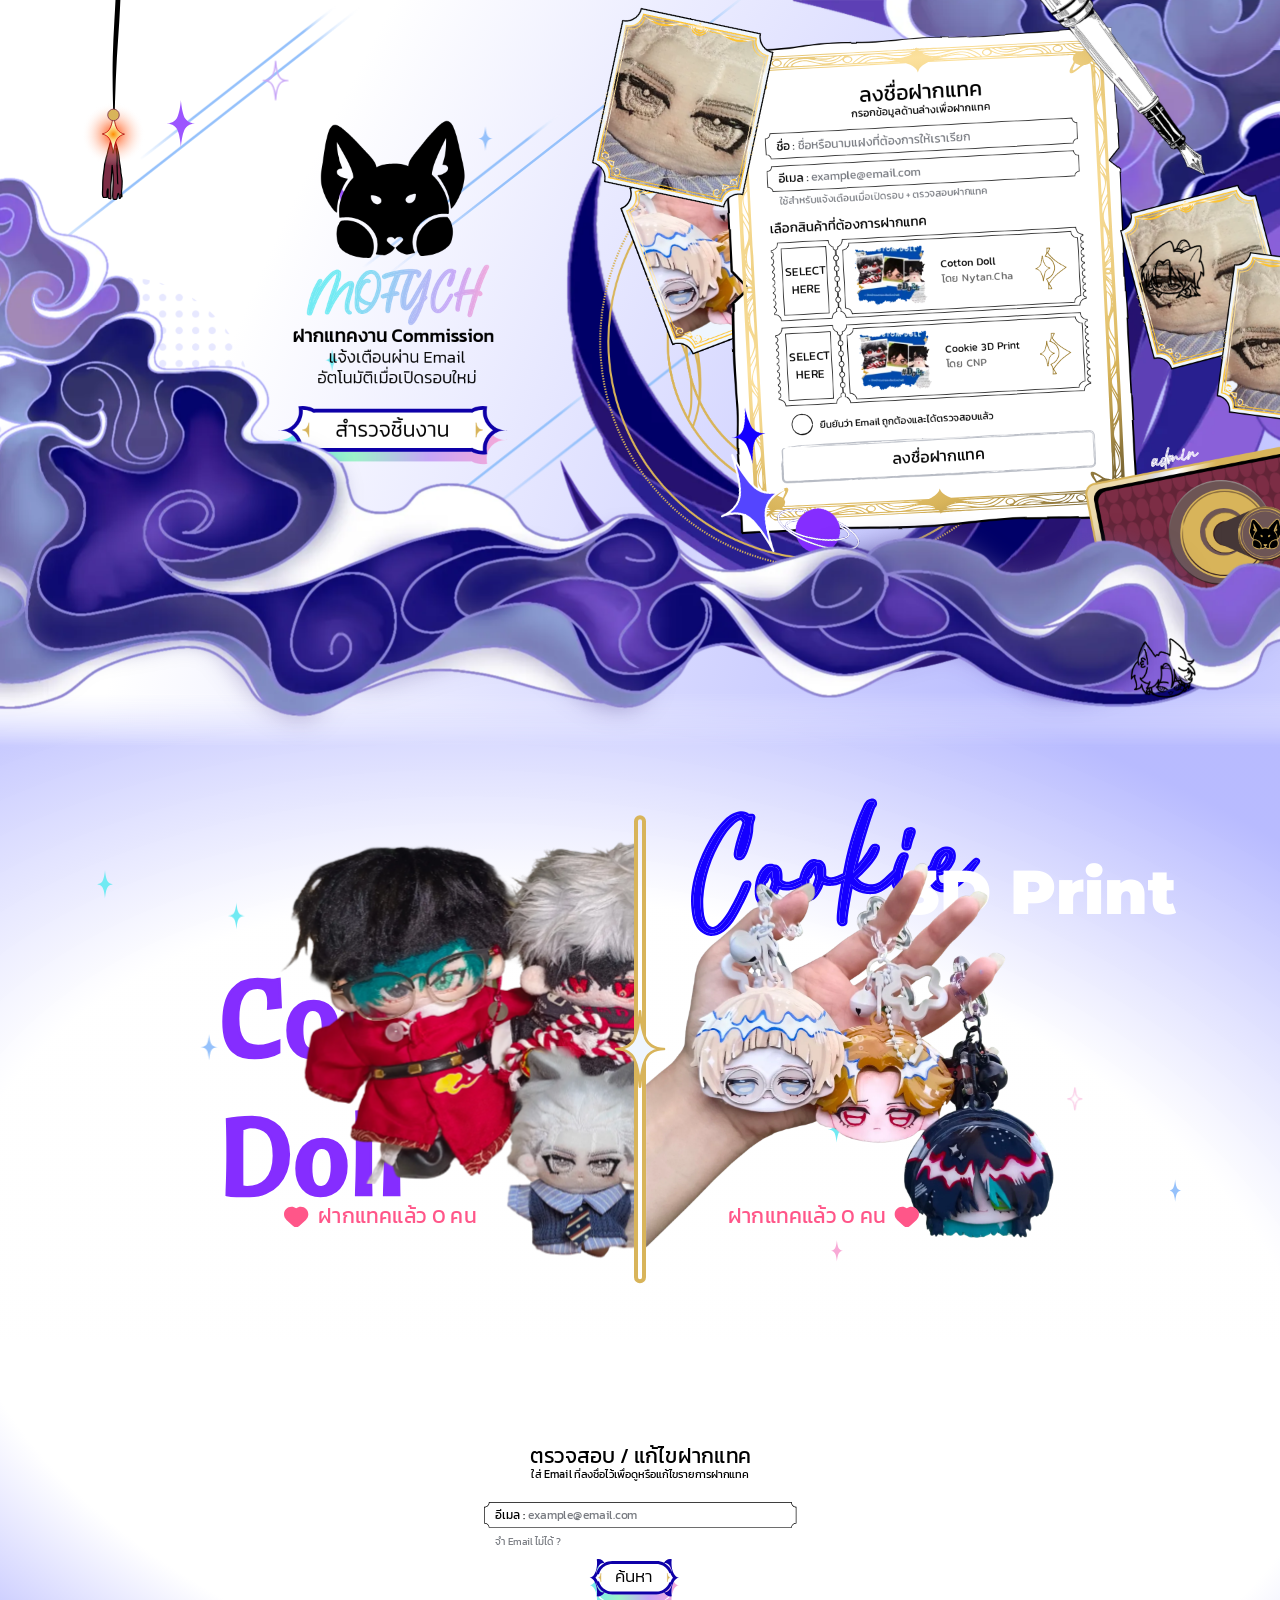
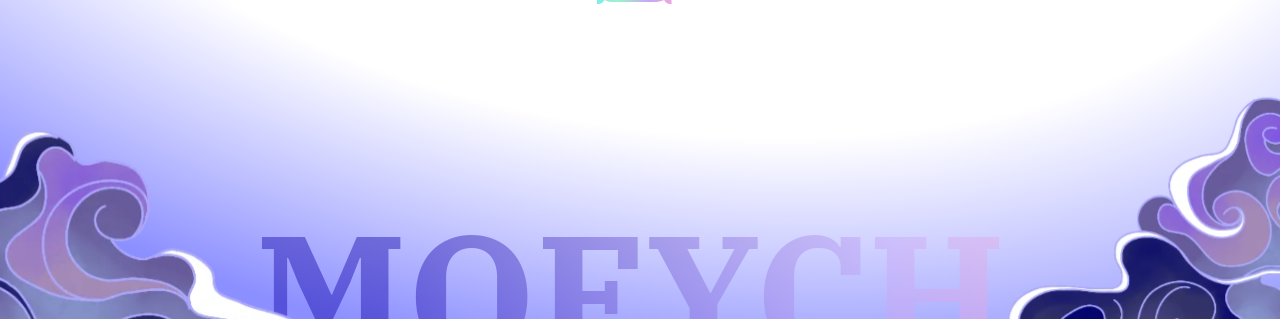
==== commit b41c62cd: "fix: ตัวนับฝากแทคหน้าแรกขึ้นเลขจริง - paintCounters() เขียนลง #countLeft / #countRight (ของเดิมหา pc" ====
--- a/index.html
+++ b/index.html
@@ -17,7 +17,7 @@
     <link rel="stylesheet"
         href="https://fonts.googleapis.com/css2?family=Kanit:wght@200;300;400;500;600;700&family=IBM+Plex+Serif:wght@700&family=Cantora+One&family=Montserrat:wght@900&family=Piazzolla:wght@900&display=swap">
 
-    <link rel="stylesheet" href="figma.css?v=27">
+    <link rel="stylesheet" href="figma.css?v=28">
     <link rel="stylesheet" href="figma-text.css?v=5">
     <link rel="stylesheet" href="figma-scene.css?v=10">
     <!-- มาสคอต A/B — แยกออกมาจาก style.css เพราะหน้านี้ใช้คนละธีม
@@ -3671,8 +3671,8 @@
         <div class="wanderer-tooltip">Drag Me!</div>
     </div>
 
-    <script src="script.js?v=36"></script>
-    <script src="figma.js?v=11"></script>
+    <script src="script.js?v=37"></script>
+    <script src="figma.js?v=13"></script>
     <script src="figma-anim.js?v=48"></script>
 </body>
 
--- a/figma.css
+++ b/figma.css
@@ -480,11 +480,11 @@
    เซกชัน product — ตัวนับฝากแทค
    ตัวเลขเปลี่ยนได้ → ต้องเป็นข้อความจริง ไม่ใช่ path (animation-list ข้อ 8)
 
-   ตัวซ้าย (Group 74) ดีไซน์จัดชิดขวา ขอบขวาอยู่ที่ 725.8
-   → ตรึงขอบขวาไว้ ตัวเลขยาวขึ้นแล้วข้อความขยายไปทางซ้าย ไม่ไปทับไอคอนหัวใจ
-   (กล่องนอกอยู่ที่ x 475 → 475 + 250.8 = 725.8)
+   ตัวซ้าย (Group 74): หัวใจอยู่ซ้าย → ตรึงขอบซ้ายตามค่าเดิมใน figma-text.css
+   ตัวขวา (Group 75): หัวใจอยู่ขวา → ตรึงขอบขวาไว้ ตัวเลขยาวขึ้นแล้วข้อความขยายไปทางซ้าย
+   (กล่องนอกอยู่ที่ x 1078 → 1078 + 250.8 = 1328.8)
    ============================================================ */
-[data-t='ฝากแทคแล้ว-xx-คน-main']>span {
+#pcCount2 [data-t='ฝาคแทคแล้ว-xx-คน\_2-main']>span {
     left: auto;
     right: -250.8px;
 }
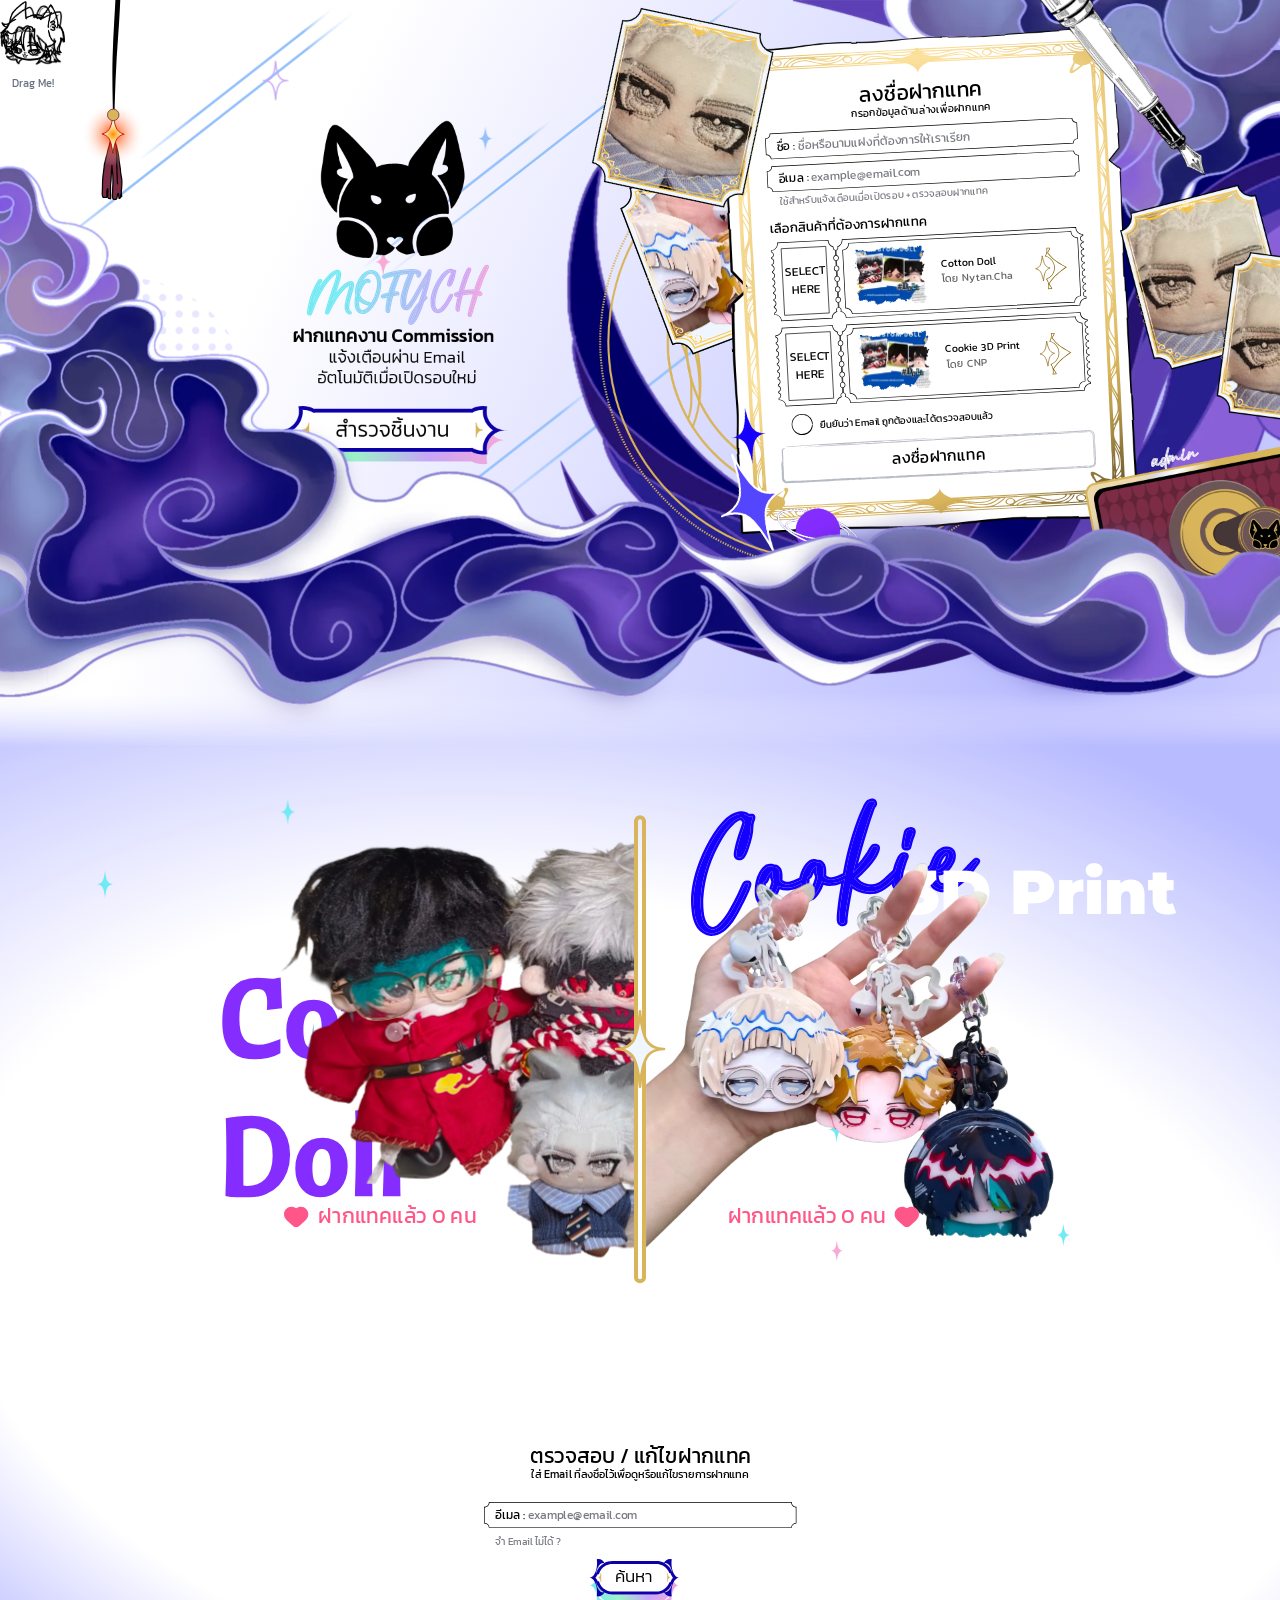
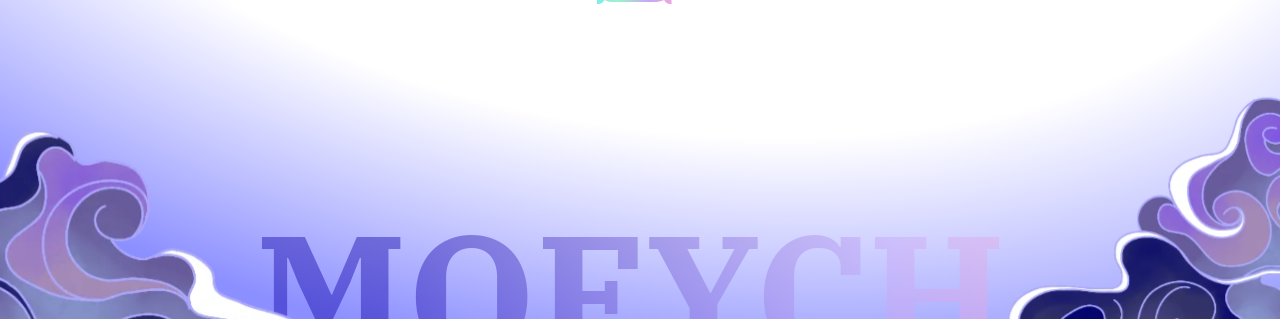
==== commit 40ee5ba2: "ให้หน้าเว็บขอแค่ยอดนับและรายการของอีเมลที่ค้น และให้หน้าแอดมินล็อกอินด้วยรหัสที่ตรวจฝั่งเซิร์ฟเวอร์ " ====
--- a/index.html
+++ b/index.html
@@ -3671,8 +3671,8 @@
         <div class="wanderer-tooltip">Drag Me!</div>
     </div>
 
-    <script src="script.js?v=37"></script>
-    <script src="figma.js?v=13"></script>
+    <script src="script.js?v=38"></script>
+    <script src="figma.js?v=14"></script>
     <script src="figma-anim.js?v=48"></script>
 </body>
 
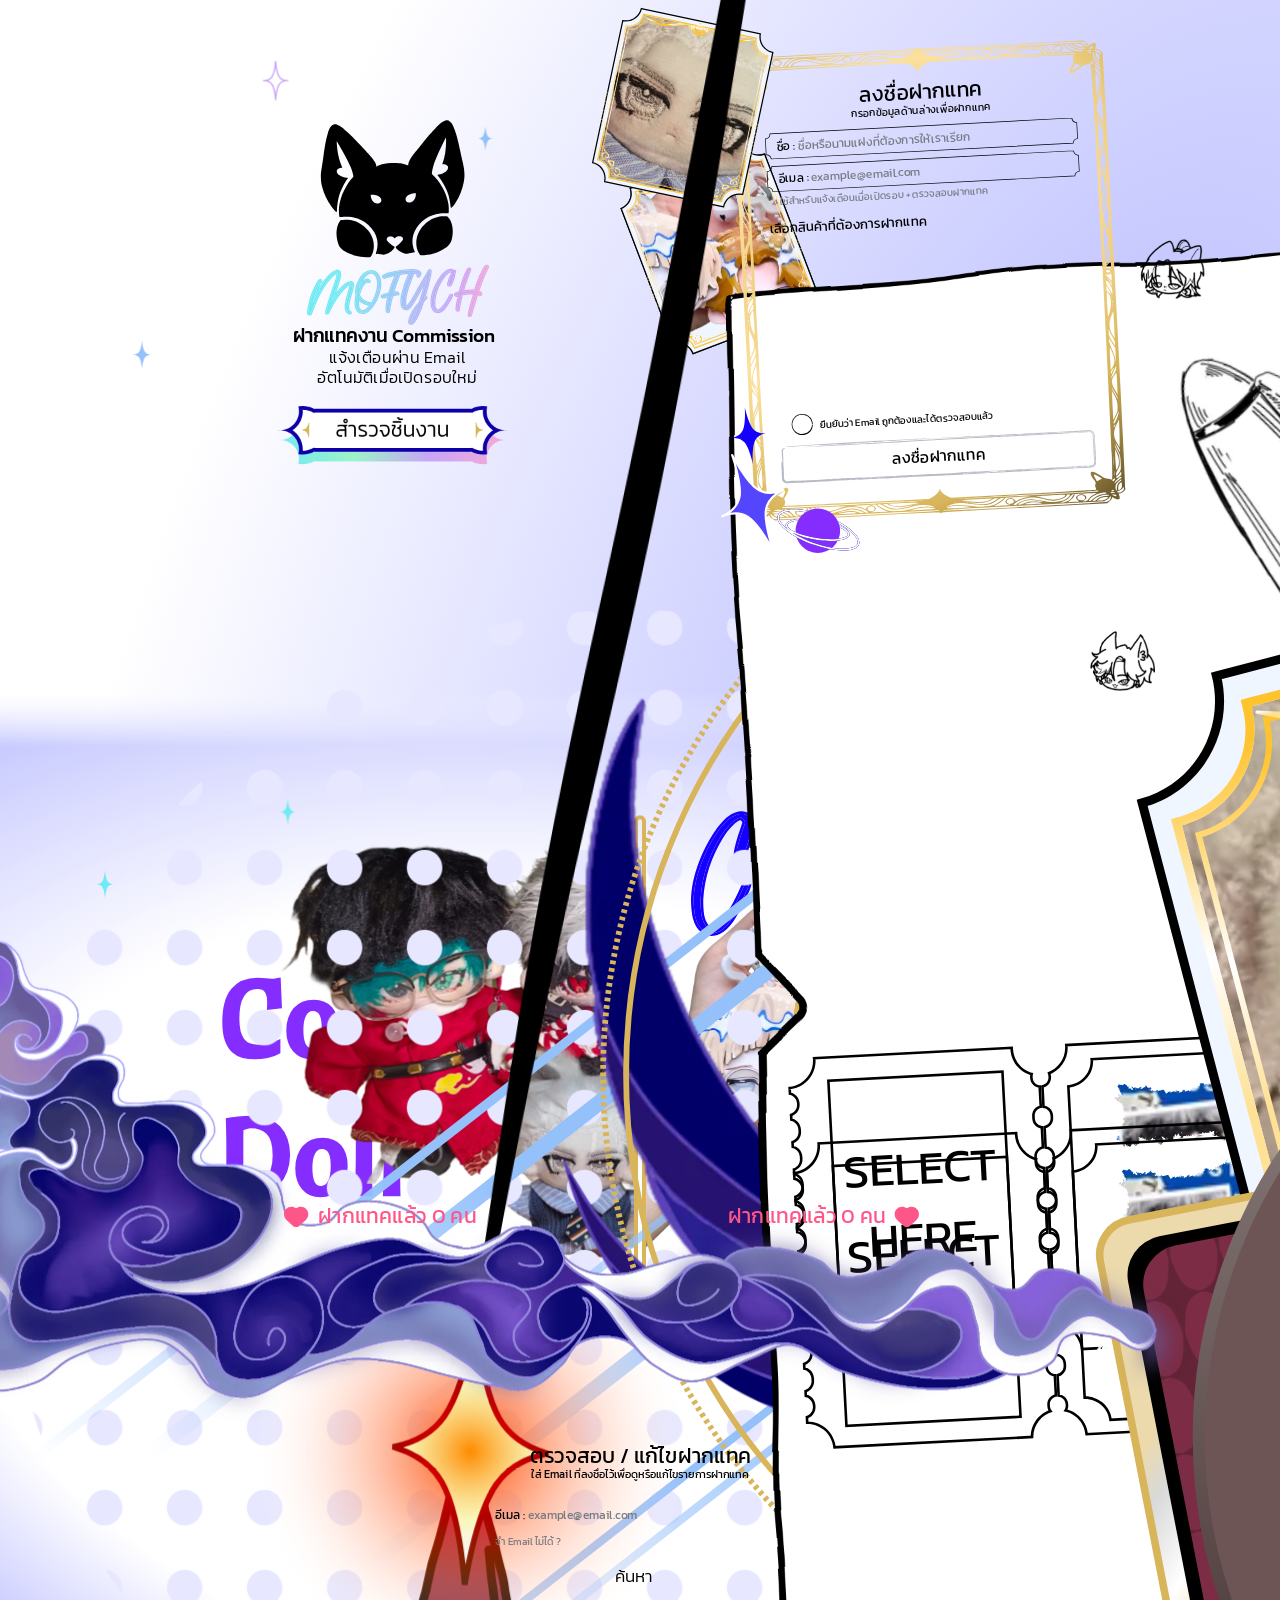
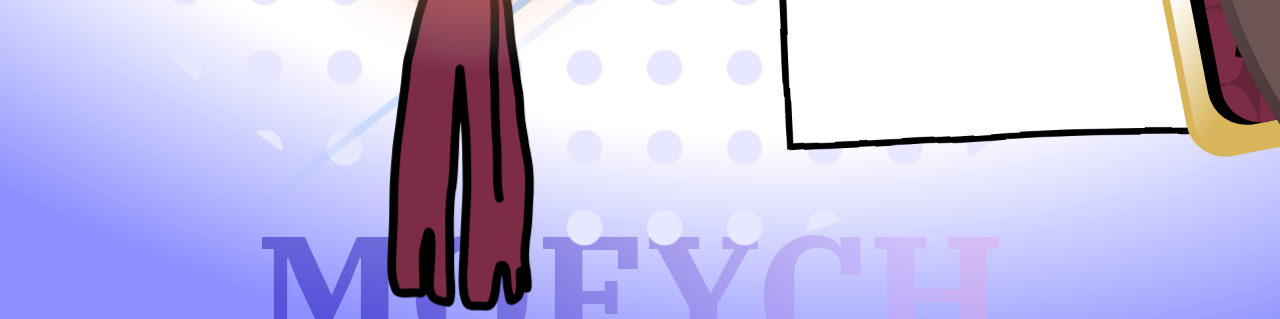
==== commit d8d9be39: "เพิ่มเมนูดาวและคำใบ้เชือก" ====
--- a/index.html
+++ b/index.html
@@ -24,7 +24,8 @@
          ห้ามลิงก์ style.css เข้าหน้านี้ ธีมเก่าจะทับ layout ของ Figma -->
     <link rel="stylesheet" href="mascot.css?v=7">
     <!-- เฟส 3 — อนิเมชัน ต้องมาหลัง figma.css เสมอ -->
-    <link rel="stylesheet" href="figma-anim.css?v=93">
+    <link rel="stylesheet" href="figma-anim.css?v=94">
+    <link rel="stylesheet" href="menu-dock.css?v=2">
 </head>
 
 <body>
@@ -3345,301 +3346,6 @@
          ปุ่มของหน้าที่กำลังอยู่จะยื่นออกมาขวา 29.9 + เปลี่ยนเป็นสีม่วง
          (ดีไซน์วาดตัวอย่างไว้ที่ช่อง แก้ไขฝากแทค)
          ============================================================ -->
-    <div class="dock" id="dock" hidden>
-        <div class="pc" id="pcMenuStar">
-            <svg class="ly" aria-hidden="true" focusable="false" xmlns="http://www.w3.org/2000/svg" viewBox="0 0 1920 2879" fill="none"><defs><radialGradient id="paint2_radial_0_1--ly" cx="0" cy="0" r="1" gradientUnits="userSpaceOnUse" gradientTransform="translate(105.979 2111.09) rotate(90) scale(50.0914)">
-            <stop stop-color="#FF4800" />
-            <stop offset="1" stop-color="white" stop-opacity="0" />
-            </radialGradient>
-            </defs><g id="กดเปิดปิดเมนู">
-            <path id="Star 3" d="M105.979 2080.31C106.175 2081.87 106.42 2083.63 106.727 2085.49C107.241 2088.61 107.924 2091.99 108.812 2095.13C109.697 2098.25 110.798 2101.17 112.167 2103.32C114.928 2107.65 119.277 2109.67 122.872 2110.6C123.096 2110.66 123.318 2110.72 123.536 2110.77C123.318 2110.82 123.096 2110.87 122.872 2110.93C119.277 2111.87 114.928 2113.88 112.167 2118.21C110.798 2120.36 109.697 2123.28 108.812 2126.4C107.924 2129.54 107.241 2132.93 106.727 2136.04C106.42 2137.9 106.175 2139.66 105.979 2141.22C105.782 2139.66 105.538 2137.9 105.231 2136.04C104.717 2132.93 104.034 2129.54 103.146 2126.4C102.261 2123.28 101.159 2120.36 99.79 2118.21C97.0292 2113.88 92.6812 2111.87 89.0859 2110.93C88.8614 2110.87 88.6396 2110.82 88.4209 2110.77C88.6395 2110.72 88.8615 2110.66 89.0859 2110.6C92.6812 2109.67 97.0293 2107.65 99.79 2103.32C101.159 2101.17 102.261 2098.25 103.146 2095.13C104.034 2091.99 104.717 2088.61 105.231 2085.49C105.538 2083.63 105.782 2081.87 105.979 2080.31Z" fill="#EFF6FF" stroke="black" stroke-width="1.30108" />
-            <g id="Ellipse 31">
-            <circle cx="105.979" cy="2111.09" r="50.0914" fill="url(#paint2_radial_0_1--ly)" style="mix-blend-mode:hard-light" />
-            </g>
-            </g>
-            </svg>
-        </div>
-        <button type="button" class="hit" id="menuStar" aria-expanded="false" aria-controls="dockMenu">
-            <span class="sr">เปิด-ปิดเมนู</span>
-        </button>
-
-        <!-- ป้ายชุดนี้ก็ใช้หลักเดียวกับเมนูใน hero: น้ำเงินใบเดียวทุกช่อง + ม่วงใบเดียวตอนเมาส์วาง
-             ป้ายน้ำเงินต้นทาง Group 43 อยู่ที่ -110,2161.2 · ป้ายม่วงต้นทาง Group 40 อยู่ที่ -80.1,2232.2 -->
-        <div class="dock-menu" id="dockMenu">
-            <span class="mbtn" data-btn="1">
-                <span class="art art--n">
-                    <svg class="ly" aria-hidden="true" focusable="false" xmlns="http://www.w3.org/2000/svg" viewBox="0 0 1920 2879" fill="none"><defs><linearGradient id="paint10_linear_0_1--group43" x1="-106.495" y1="2187.67" x2="193.196" y2="2187.67" gradientUnits="userSpaceOnUse">
-                    <stop offset="0.1875" stop-color="white" stop-opacity="0" />
-                    <stop offset="0.8" stop-color="#D8B45A" />
-                    </linearGradient>
-                    <radialGradient id="paint9_radial_0_1--group43" cx="0" cy="0" r="1" gradientUnits="userSpaceOnUse" gradientTransform="translate(-110 2187.17) scale(306.7 148.97)">
-                    <stop offset="0.240385" stop-color="white" stop-opacity="0" />
-                    <stop offset="0.620192" stop-color="#0E00A8" stop-opacity="0.46" />
-                    <stop offset="1" stop-color="#060042" />
-                    </radialGradient>
-                    </defs><g id="Group 43">
-                    <g id="Group 28_4">
-                    <path id="Union_7" d="M170.805 2161.18C174.22 2161.18 176.988 2163.95 176.988 2167.37C176.988 2168.26 176.796 2169.11 176.454 2169.88C183.792 2172.35 189.075 2179.29 189.075 2187.46V2189.01C189.075 2197.05 183.956 2203.9 176.799 2206.47C176.922 2206.94 176.988 2207.44 176.988 2207.95C176.988 2211.15 174.393 2213.75 171.191 2213.75H-86.7148C-89.9166 2213.75 -92.5127 2211.15 -92.5127 2207.95C-92.5127 2207.81 -92.5059 2207.67 -92.4961 2207.53C-102.254 2206.99 -110 2198.9 -110 2189.01V2187.46C-110 2177.51 -102.157 2169.38 -92.3115 2168.93C-92.4421 2168.43 -92.5127 2167.91 -92.5127 2167.37C-92.5126 2163.95 -89.7441 2161.18 -86.3291 2161.18H170.805Z" fill="url(#paint9_radial_0_1--group43)" />
-                    <g id="Union_8">
-                    <mask id="path-29-outside-4_0_1--group43" maskUnits="userSpaceOnUse" x="-107.495" y="2162.53" width="295" height="51" fill="black">
-                    <rect fill="white" x="-107.495" y="2162.53" width="295" height="51" />
-                    <path d="M168.961 2163.53C171.736 2163.53 173.985 2165.78 173.985 2168.55C173.985 2169.5 173.721 2170.39 173.264 2171.15C180.507 2173.25 185.803 2179.93 185.803 2187.85C185.803 2195.71 180.592 2202.35 173.438 2204.5C173.787 2205.19 173.985 2205.96 173.985 2206.78C173.985 2209.56 171.736 2211.81 168.961 2211.81H-83.9717C-86.7464 2211.81 -88.9959 2209.56 -88.9961 2206.78C-88.9961 2206.24 -88.9115 2205.73 -88.7559 2205.24H-89.1035C-98.7086 2205.24 -106.495 2197.46 -106.495 2187.85C-106.495 2178.25 -98.7087 2170.46 -89.1035 2170.46H-88.6211C-88.8626 2169.87 -88.9961 2169.23 -88.9961 2168.55C-88.9961 2165.78 -86.7465 2163.53 -83.9717 2163.53H168.961Z" />
-                    </mask>
-                    <path d="M168.961 2163.53L168.961 2162.75H168.961V2163.53ZM173.985 2168.55H174.758V2168.55L173.985 2168.55ZM173.264 2171.15L172.602 2170.75L172.081 2171.61L173.048 2171.89L173.264 2171.15ZM185.803 2187.85L186.576 2187.85V2187.85H185.803ZM173.438 2204.5L173.215 2203.76L172.33 2204.03L172.75 2204.85L173.438 2204.5ZM173.985 2206.78L174.758 2206.78V2206.78H173.985ZM168.961 2211.81V2212.58H168.961L168.961 2211.81ZM-83.9717 2211.81L-83.9717 2212.58H-83.9717V2211.81ZM-88.9961 2206.78H-89.7691V2206.78L-88.9961 2206.78ZM-88.7559 2205.24L-88.0199 2205.48L-87.6958 2204.47H-88.7559V2205.24ZM-89.1035 2205.24L-89.1035 2206.02H-89.1035V2205.24ZM-106.495 2187.85H-107.268V2187.85L-106.495 2187.85ZM-89.1035 2170.46V2169.69H-89.1035L-89.1035 2170.46ZM-88.6211 2170.46V2171.23H-87.4681L-87.9061 2170.16L-88.6211 2170.46ZM-88.9961 2168.55L-89.7691 2168.55V2168.55H-88.9961ZM-83.9717 2163.53V2162.75H-83.9717L-83.9717 2163.53ZM168.961 2163.53L168.961 2164.3C171.309 2164.3 173.212 2166.2 173.212 2168.55L173.985 2168.55L174.758 2168.55C174.758 2165.35 172.163 2162.75 168.961 2162.75L168.961 2163.53ZM173.985 2168.55H173.212C173.212 2169.36 172.989 2170.11 172.602 2170.75L173.264 2171.15L173.925 2171.55C174.454 2170.67 174.758 2169.65 174.758 2168.55H173.985ZM173.264 2171.15L173.048 2171.89C179.97 2173.9 185.03 2180.28 185.03 2187.85H185.803H186.576C186.576 2179.58 181.044 2172.6 173.479 2170.4L173.264 2171.15ZM185.803 2187.85L185.03 2187.85C185.03 2195.36 180.051 2201.7 173.215 2203.76L173.438 2204.5L173.662 2205.24C181.132 2202.99 186.576 2196.06 186.576 2187.85L185.803 2187.85ZM173.438 2204.5L172.75 2204.85C173.045 2205.43 173.212 2206.09 173.212 2206.78H173.985H174.758C174.758 2205.83 174.529 2204.94 174.127 2204.15L173.438 2204.5ZM173.985 2206.78L173.212 2206.78C173.212 2209.13 171.309 2211.03 168.961 2211.03L168.961 2211.81L168.961 2212.58C172.162 2212.58 174.758 2209.98 174.758 2206.78L173.985 2206.78ZM168.961 2211.81V2211.03H-83.9717V2211.81V2212.58H168.961V2211.81ZM-83.9717 2211.81L-83.9717 2211.03C-86.3194 2211.03 -88.223 2209.13 -88.2231 2206.78L-88.9961 2206.78L-89.7691 2206.78C-89.7688 2209.98 -87.1734 2212.58 -83.9717 2212.58L-83.9717 2211.81ZM-88.9961 2206.78H-88.2231C-88.2231 2206.33 -88.1515 2205.89 -88.0199 2205.48L-88.7559 2205.24L-89.4918 2205.01C-89.6716 2205.57 -89.7691 2206.16 -89.7691 2206.78H-88.9961ZM-88.7559 2205.24V2204.47H-89.1035V2205.24V2206.02H-88.7559V2205.24ZM-89.1035 2205.24L-89.1035 2204.47C-98.2817 2204.47 -105.722 2197.03 -105.722 2187.85L-106.495 2187.85L-107.268 2187.85C-107.268 2197.88 -99.1355 2206.02 -89.1035 2206.02L-89.1035 2205.24ZM-106.495 2187.85H-105.722C-105.722 2178.67 -98.2818 2171.23 -89.1035 2171.23L-89.1035 2170.46L-89.1035 2169.69C-99.1357 2169.69 -107.268 2177.82 -107.268 2187.85H-106.495ZM-89.1035 2170.46V2171.23H-88.6211V2170.46V2169.69H-89.1035V2170.46ZM-88.6211 2170.46L-87.9061 2170.16C-88.1101 2169.67 -88.2231 2169.12 -88.2231 2168.55H-88.9961H-89.7691C-89.7691 2169.33 -89.6151 2170.07 -89.3361 2170.75L-88.6211 2170.46ZM-88.9961 2168.55L-88.2231 2168.55C-88.2231 2166.2 -86.3196 2164.3 -83.9717 2164.3L-83.9717 2163.53L-83.9717 2162.75C-87.1734 2162.75 -89.769 2165.35 -89.7691 2168.55L-88.9961 2168.55ZM-83.9717 2163.53V2164.3H168.961V2163.53V2162.75H-83.9717V2163.53Z" fill="url(#paint10_linear_0_1--group43)" mask="url(#path-29-outside-4_0_1--group43)" />
-                    </g>
-                    </g>
-                    <g id="Group 30_4">
-                    <g id="Group 29_4">
-                    <path id="Star 7_4" d="M167.046 2178.19C167.046 2178.19 167.408 2183.41 168.714 2185.5C170.02 2187.59 172.844 2187.46 172.844 2187.46C172.844 2187.46 170.02 2187.34 168.714 2189.43C167.408 2191.52 167.046 2196.74 167.046 2196.74C167.046 2196.74 166.685 2191.52 165.379 2189.43C164.072 2187.34 161.249 2187.46 161.249 2187.46C161.249 2187.46 164.072 2187.59 165.379 2185.5C166.685 2183.41 167.046 2178.19 167.046 2178.19Z" fill="white" />
-                    <path id="Star 8_4" opacity="0.29" d="M160.863 2172.78C160.863 2172.78 161.08 2175.82 161.863 2177.04C162.647 2178.26 164.341 2178.19 164.341 2178.19C164.341 2178.19 162.647 2178.12 161.863 2179.34C161.08 2180.56 160.863 2183.6 160.863 2183.6C160.863 2183.6 160.646 2180.56 159.862 2179.34C159.078 2178.12 157.384 2178.19 157.384 2178.19C157.384 2178.19 159.078 2178.26 159.862 2177.04C160.646 2175.82 160.863 2172.78 160.863 2172.78Z" fill="white" />
-                    <path id="Star 9_4" opacity="0.29" d="M160.863 2191.33C160.863 2191.33 161.08 2194.37 161.863 2195.59C162.647 2196.81 164.341 2196.74 164.341 2196.74C164.341 2196.74 162.647 2196.67 161.863 2197.89C161.08 2199.11 160.863 2202.15 160.863 2202.15C160.863 2202.15 160.646 2199.11 159.862 2197.89C159.078 2196.67 157.384 2196.74 157.384 2196.74C157.384 2196.74 159.078 2196.81 159.862 2195.59C160.646 2194.37 160.863 2191.33 160.863 2191.33Z" fill="white" />
-                    </g>
-                    
-                    </g>
-                    </g>
-                    </svg>
-                </span>
-                <span class="art art--h">
-                    <svg class="ly" aria-hidden="true" focusable="false" xmlns="http://www.w3.org/2000/svg" viewBox="0 0 1920 2879" fill="none"><defs><radialGradient id="paint3_radial_0_1--group40" cx="0" cy="0" r="1" gradientUnits="userSpaceOnUse" gradientTransform="translate(-80.0752 2258.19) scale(306.7 148.971)">
-                    <stop offset="0.240385" stop-color="white" stop-opacity="0" />
-                    <stop offset="0.620192" stop-color="#852DFF" />
-                    <stop offset="1" stop-color="#0E00A8" />
-                    </radialGradient>
-                    <linearGradient id="paint4_linear_0_1--group40" x1="-76.5703" y1="2258.69" x2="223.12" y2="2258.69" gradientUnits="userSpaceOnUse">
-                    <stop offset="0.1875" stop-color="white" stop-opacity="0" />
-                    <stop offset="0.8" stop-color="#D8B45A" />
-                    </linearGradient>
-                    </defs><g id="Group 40">
-                    <g id="Group 28">
-                    <path id="Union" d="M200.729 2232.2C204.144 2232.2 206.913 2234.97 206.913 2238.39C206.913 2239.28 206.72 2240.13 206.378 2240.9C213.716 2243.37 219 2250.31 219 2258.48V2260.03C219 2268.07 213.881 2274.92 206.723 2277.49C206.846 2277.96 206.913 2278.46 206.913 2278.97C206.913 2282.17 204.317 2284.77 201.115 2284.77H-56.791C-59.9926 2284.77 -62.5877 2282.17 -62.5879 2278.97C-62.5879 2278.83 -62.5821 2278.69 -62.5723 2278.55C-72.3299 2278.01 -80.0751 2269.92 -80.0752 2260.03V2258.48C-80.0752 2248.53 -72.2322 2240.4 -62.3877 2239.95C-62.5183 2239.45 -62.5879 2238.93 -62.5879 2238.39C-62.5878 2234.97 -59.8194 2232.2 -56.4043 2232.2H200.729Z" fill="url(#paint3_radial_0_1--group40)" />
-                    <g id="Union_2">
-                    <mask id="path-8-outside-1_0_1--group40" maskUnits="userSpaceOnUse" x="-77.5703" y="2233.55" width="295" height="51" fill="black">
-                    <rect fill="white" x="-77.5703" y="2233.55" width="295" height="51" />
-                    <path d="M198.886 2234.55C201.661 2234.55 203.91 2236.8 203.91 2239.57C203.91 2240.52 203.646 2241.41 203.188 2242.17C210.432 2244.27 215.728 2250.95 215.728 2258.87C215.728 2266.73 210.517 2273.37 203.363 2275.52C203.712 2276.21 203.91 2276.98 203.91 2277.8C203.91 2280.57 201.661 2282.82 198.886 2282.82H-54.0469C-56.8216 2282.82 -59.0713 2280.57 -59.0713 2277.8C-59.0712 2277.26 -58.9859 2276.75 -58.8301 2276.26H-59.1787C-68.7838 2276.26 -76.5703 2268.48 -76.5703 2258.87C-76.5703 2249.27 -68.7838 2241.48 -59.1787 2241.48H-58.6943C-58.936 2240.89 -59.0713 2240.25 -59.0713 2239.57C-59.0713 2236.8 -56.8216 2234.55 -54.0469 2234.55H198.886Z" />
-                    </mask>
-                    <path d="M198.886 2234.55V2233.77V2233.77V2234.55ZM203.91 2239.57L204.683 2239.57V2239.57H203.91ZM203.188 2242.17L202.527 2241.77L202.006 2242.63L202.973 2242.91L203.188 2242.17ZM215.728 2258.87H216.501V2258.87H215.728ZM203.363 2275.52L203.14 2274.78L202.255 2275.05L202.675 2275.87L203.363 2275.52ZM203.91 2277.8H204.683V2277.8L203.91 2277.8ZM198.886 2282.82V2283.6V2283.6V2282.82ZM-54.0469 2282.82L-54.0469 2283.6H-54.0469V2282.82ZM-59.0713 2277.8L-59.8443 2277.8V2277.8H-59.0713ZM-58.8301 2276.26L-58.0942 2276.5L-57.7698 2275.49H-58.8301V2276.26ZM-59.1787 2276.26L-59.1787 2277.03H-59.1787V2276.26ZM-76.5703 2258.87H-77.3433V2258.87H-76.5703ZM-59.1787 2241.48V2240.71H-59.1787L-59.1787 2241.48ZM-58.6943 2241.48V2242.25H-57.5411L-57.9793 2241.19L-58.6943 2241.48ZM-59.0713 2239.57H-59.8443V2239.57L-59.0713 2239.57ZM-54.0469 2234.55V2233.77H-54.0469L-54.0469 2234.55ZM198.886 2234.55V2235.32C201.234 2235.32 203.137 2237.22 203.137 2239.57H203.91H204.683C204.683 2236.37 202.087 2233.77 198.886 2233.77V2234.55ZM203.91 2239.57L203.137 2239.57C203.137 2240.38 202.914 2241.13 202.527 2241.77L203.188 2242.17L203.85 2242.56C204.378 2241.69 204.683 2240.67 204.683 2239.57L203.91 2239.57ZM203.188 2242.17L202.973 2242.91C209.895 2244.92 214.955 2251.3 214.955 2258.87H215.728H216.501C216.501 2250.6 210.969 2243.62 203.404 2241.42L203.188 2242.17ZM215.728 2258.87H214.955C214.955 2266.38 209.977 2272.72 203.14 2274.78L203.363 2275.52L203.586 2276.26C211.057 2274.01 216.501 2267.08 216.501 2258.87H215.728ZM203.363 2275.52L202.675 2275.87C202.97 2276.45 203.137 2277.11 203.137 2277.8L203.91 2277.8L204.683 2277.8C204.683 2276.85 204.454 2275.96 204.052 2275.17L203.363 2275.52ZM203.91 2277.8H203.137C203.137 2280.15 201.234 2282.05 198.886 2282.05V2282.82V2283.6C202.087 2283.6 204.683 2281 204.683 2277.8H203.91ZM198.886 2282.82V2282.05H-54.0469V2282.82V2283.6H198.886V2282.82ZM-54.0469 2282.82L-54.0468 2282.05C-56.3948 2282.05 -58.2983 2280.15 -58.2983 2277.8H-59.0713H-59.8443C-59.8443 2281 -57.2485 2283.6 -54.0469 2283.6L-54.0469 2282.82ZM-59.0713 2277.8L-58.2983 2277.8C-58.2983 2277.35 -58.2261 2276.91 -58.0942 2276.5L-58.8301 2276.26L-59.566 2276.03C-59.7457 2276.58 -59.8442 2277.18 -59.8443 2277.8L-59.0713 2277.8ZM-58.8301 2276.26V2275.49H-59.1787V2276.26V2277.03H-58.8301V2276.26ZM-59.1787 2276.26L-59.1787 2275.49C-68.3569 2275.49 -75.7973 2268.05 -75.7973 2258.87H-76.5703H-77.3433C-77.3433 2268.9 -69.2107 2277.03 -59.1787 2277.03L-59.1787 2276.26ZM-76.5703 2258.87H-75.7973C-75.7973 2249.69 -68.3569 2242.25 -59.1787 2242.25L-59.1787 2241.48L-59.1787 2240.71C-69.2107 2240.71 -77.3433 2248.84 -77.3433 2258.87H-76.5703ZM-59.1787 2241.48V2242.25H-58.6943V2241.48V2240.71H-59.1787V2241.48ZM-58.6943 2241.48L-57.9793 2241.19C-58.184 2240.69 -58.2983 2240.14 -58.2983 2239.57L-59.0713 2239.57L-59.8443 2239.57C-59.8442 2240.35 -59.688 2241.09 -59.4093 2241.77L-58.6943 2241.48ZM-59.0713 2239.57H-58.2983C-58.2983 2237.22 -56.3947 2235.32 -54.0468 2235.32L-54.0469 2234.55L-54.0469 2233.77C-57.2485 2233.77 -59.8443 2236.37 -59.8443 2239.57H-59.0713ZM-54.0469 2234.55V2235.32H198.886V2234.55V2233.77H-54.0469V2234.55Z" fill="url(#paint4_linear_0_1--group40)" mask="url(#path-8-outside-1_0_1--group40)" />
-                    </g>
-                    </g>
-                    <g id="Group 30">
-                    <g id="Group 29">
-                    <path id="Star 7" d="M196.97 2249.21C196.97 2249.21 197.332 2254.43 198.638 2256.52C199.944 2258.61 202.767 2258.48 202.767 2258.48C202.767 2258.48 199.944 2258.36 198.638 2260.45C197.332 2262.54 196.97 2267.76 196.97 2267.76C196.97 2267.76 196.609 2262.54 195.302 2260.45C193.996 2258.36 191.173 2258.48 191.173 2258.48C191.173 2258.48 193.996 2258.61 195.302 2256.52C196.609 2254.43 196.97 2249.21 196.97 2249.21Z" fill="white" />
-                    <path id="Star 8" opacity="0.29" d="M190.787 2243.8C190.787 2243.8 191.004 2246.84 191.788 2248.06C192.571 2249.28 194.265 2249.21 194.265 2249.21C194.265 2249.21 192.571 2249.14 191.788 2250.36C191.004 2251.58 190.787 2254.62 190.787 2254.62C190.787 2254.62 190.57 2251.58 189.786 2250.36C189.003 2249.14 187.309 2249.21 187.309 2249.21C187.309 2249.21 189.003 2249.28 189.786 2248.06C190.57 2246.84 190.787 2243.8 190.787 2243.8Z" fill="white" />
-                    <path id="Star 9" opacity="0.29" d="M190.786 2262.35C190.786 2262.35 191.003 2265.39 191.787 2266.61C192.571 2267.83 194.265 2267.76 194.265 2267.76C194.265 2267.76 192.571 2267.69 191.787 2268.91C191.003 2270.13 190.786 2273.17 190.786 2273.17C190.786 2273.17 190.57 2270.13 189.786 2268.91C189.002 2267.69 187.308 2267.76 187.308 2267.76C187.308 2267.76 189.002 2267.83 189.786 2266.61C190.57 2265.39 190.786 2262.35 190.786 2262.35Z" fill="white" />
-                    </g>
-                    
-                    </g>
-                    </g>
-                    </svg>
-                </span>
-            </span>
-            <span class="mbtn" data-btn="2">
-                <span class="art art--n">
-                    <svg class="ly" aria-hidden="true" focusable="false" xmlns="http://www.w3.org/2000/svg" viewBox="0 0 1920 2879" fill="none"><defs><linearGradient id="paint10_linear_0_1--group432" x1="-106.495" y1="2187.67" x2="193.196" y2="2187.67" gradientUnits="userSpaceOnUse">
-                    <stop offset="0.1875" stop-color="white" stop-opacity="0" />
-                    <stop offset="0.8" stop-color="#D8B45A" />
-                    </linearGradient>
-                    <radialGradient id="paint9_radial_0_1--group432" cx="0" cy="0" r="1" gradientUnits="userSpaceOnUse" gradientTransform="translate(-110 2187.17) scale(306.7 148.97)">
-                    <stop offset="0.240385" stop-color="white" stop-opacity="0" />
-                    <stop offset="0.620192" stop-color="#0E00A8" stop-opacity="0.46" />
-                    <stop offset="1" stop-color="#060042" />
-                    </radialGradient>
-                    </defs><g id="Group 43">
-                    <g id="Group 28_4">
-                    <path id="Union_7" d="M170.805 2161.18C174.22 2161.18 176.988 2163.95 176.988 2167.37C176.988 2168.26 176.796 2169.11 176.454 2169.88C183.792 2172.35 189.075 2179.29 189.075 2187.46V2189.01C189.075 2197.05 183.956 2203.9 176.799 2206.47C176.922 2206.94 176.988 2207.44 176.988 2207.95C176.988 2211.15 174.393 2213.75 171.191 2213.75H-86.7148C-89.9166 2213.75 -92.5127 2211.15 -92.5127 2207.95C-92.5127 2207.81 -92.5059 2207.67 -92.4961 2207.53C-102.254 2206.99 -110 2198.9 -110 2189.01V2187.46C-110 2177.51 -102.157 2169.38 -92.3115 2168.93C-92.4421 2168.43 -92.5127 2167.91 -92.5127 2167.37C-92.5126 2163.95 -89.7441 2161.18 -86.3291 2161.18H170.805Z" fill="url(#paint9_radial_0_1--group432)" />
-                    <g id="Union_8">
-                    <mask id="path-29-outside-4_0_1--group432" maskUnits="userSpaceOnUse" x="-107.495" y="2162.53" width="295" height="51" fill="black">
-                    <rect fill="white" x="-107.495" y="2162.53" width="295" height="51" />
-                    <path d="M168.961 2163.53C171.736 2163.53 173.985 2165.78 173.985 2168.55C173.985 2169.5 173.721 2170.39 173.264 2171.15C180.507 2173.25 185.803 2179.93 185.803 2187.85C185.803 2195.71 180.592 2202.35 173.438 2204.5C173.787 2205.19 173.985 2205.96 173.985 2206.78C173.985 2209.56 171.736 2211.81 168.961 2211.81H-83.9717C-86.7464 2211.81 -88.9959 2209.56 -88.9961 2206.78C-88.9961 2206.24 -88.9115 2205.73 -88.7559 2205.24H-89.1035C-98.7086 2205.24 -106.495 2197.46 -106.495 2187.85C-106.495 2178.25 -98.7087 2170.46 -89.1035 2170.46H-88.6211C-88.8626 2169.87 -88.9961 2169.23 -88.9961 2168.55C-88.9961 2165.78 -86.7465 2163.53 -83.9717 2163.53H168.961Z" />
-                    </mask>
-                    <path d="M168.961 2163.53L168.961 2162.75H168.961V2163.53ZM173.985 2168.55H174.758V2168.55L173.985 2168.55ZM173.264 2171.15L172.602 2170.75L172.081 2171.61L173.048 2171.89L173.264 2171.15ZM185.803 2187.85L186.576 2187.85V2187.85H185.803ZM173.438 2204.5L173.215 2203.76L172.33 2204.03L172.75 2204.85L173.438 2204.5ZM173.985 2206.78L174.758 2206.78V2206.78H173.985ZM168.961 2211.81V2212.58H168.961L168.961 2211.81ZM-83.9717 2211.81L-83.9717 2212.58H-83.9717V2211.81ZM-88.9961 2206.78H-89.7691V2206.78L-88.9961 2206.78ZM-88.7559 2205.24L-88.0199 2205.48L-87.6958 2204.47H-88.7559V2205.24ZM-89.1035 2205.24L-89.1035 2206.02H-89.1035V2205.24ZM-106.495 2187.85H-107.268V2187.85L-106.495 2187.85ZM-89.1035 2170.46V2169.69H-89.1035L-89.1035 2170.46ZM-88.6211 2170.46V2171.23H-87.4681L-87.9061 2170.16L-88.6211 2170.46ZM-88.9961 2168.55L-89.7691 2168.55V2168.55H-88.9961ZM-83.9717 2163.53V2162.75H-83.9717L-83.9717 2163.53ZM168.961 2163.53L168.961 2164.3C171.309 2164.3 173.212 2166.2 173.212 2168.55L173.985 2168.55L174.758 2168.55C174.758 2165.35 172.163 2162.75 168.961 2162.75L168.961 2163.53ZM173.985 2168.55H173.212C173.212 2169.36 172.989 2170.11 172.602 2170.75L173.264 2171.15L173.925 2171.55C174.454 2170.67 174.758 2169.65 174.758 2168.55H173.985ZM173.264 2171.15L173.048 2171.89C179.97 2173.9 185.03 2180.28 185.03 2187.85H185.803H186.576C186.576 2179.58 181.044 2172.6 173.479 2170.4L173.264 2171.15ZM185.803 2187.85L185.03 2187.85C185.03 2195.36 180.051 2201.7 173.215 2203.76L173.438 2204.5L173.662 2205.24C181.132 2202.99 186.576 2196.06 186.576 2187.85L185.803 2187.85ZM173.438 2204.5L172.75 2204.85C173.045 2205.43 173.212 2206.09 173.212 2206.78H173.985H174.758C174.758 2205.83 174.529 2204.94 174.127 2204.15L173.438 2204.5ZM173.985 2206.78L173.212 2206.78C173.212 2209.13 171.309 2211.03 168.961 2211.03L168.961 2211.81L168.961 2212.58C172.162 2212.58 174.758 2209.98 174.758 2206.78L173.985 2206.78ZM168.961 2211.81V2211.03H-83.9717V2211.81V2212.58H168.961V2211.81ZM-83.9717 2211.81L-83.9717 2211.03C-86.3194 2211.03 -88.223 2209.13 -88.2231 2206.78L-88.9961 2206.78L-89.7691 2206.78C-89.7688 2209.98 -87.1734 2212.58 -83.9717 2212.58L-83.9717 2211.81ZM-88.9961 2206.78H-88.2231C-88.2231 2206.33 -88.1515 2205.89 -88.0199 2205.48L-88.7559 2205.24L-89.4918 2205.01C-89.6716 2205.57 -89.7691 2206.16 -89.7691 2206.78H-88.9961ZM-88.7559 2205.24V2204.47H-89.1035V2205.24V2206.02H-88.7559V2205.24ZM-89.1035 2205.24L-89.1035 2204.47C-98.2817 2204.47 -105.722 2197.03 -105.722 2187.85L-106.495 2187.85L-107.268 2187.85C-107.268 2197.88 -99.1355 2206.02 -89.1035 2206.02L-89.1035 2205.24ZM-106.495 2187.85H-105.722C-105.722 2178.67 -98.2818 2171.23 -89.1035 2171.23L-89.1035 2170.46L-89.1035 2169.69C-99.1357 2169.69 -107.268 2177.82 -107.268 2187.85H-106.495ZM-89.1035 2170.46V2171.23H-88.6211V2170.46V2169.69H-89.1035V2170.46ZM-88.6211 2170.46L-87.9061 2170.16C-88.1101 2169.67 -88.2231 2169.12 -88.2231 2168.55H-88.9961H-89.7691C-89.7691 2169.33 -89.6151 2170.07 -89.3361 2170.75L-88.6211 2170.46ZM-88.9961 2168.55L-88.2231 2168.55C-88.2231 2166.2 -86.3196 2164.3 -83.9717 2164.3L-83.9717 2163.53L-83.9717 2162.75C-87.1734 2162.75 -89.769 2165.35 -89.7691 2168.55L-88.9961 2168.55ZM-83.9717 2163.53V2164.3H168.961V2163.53V2162.75H-83.9717V2163.53Z" fill="url(#paint10_linear_0_1--group432)" mask="url(#path-29-outside-4_0_1--group432)" />
-                    </g>
-                    </g>
-                    <g id="Group 30_4">
-                    <g id="Group 29_4">
-                    <path id="Star 7_4" d="M167.046 2178.19C167.046 2178.19 167.408 2183.41 168.714 2185.5C170.02 2187.59 172.844 2187.46 172.844 2187.46C172.844 2187.46 170.02 2187.34 168.714 2189.43C167.408 2191.52 167.046 2196.74 167.046 2196.74C167.046 2196.74 166.685 2191.52 165.379 2189.43C164.072 2187.34 161.249 2187.46 161.249 2187.46C161.249 2187.46 164.072 2187.59 165.379 2185.5C166.685 2183.41 167.046 2178.19 167.046 2178.19Z" fill="white" />
-                    <path id="Star 8_4" opacity="0.29" d="M160.863 2172.78C160.863 2172.78 161.08 2175.82 161.863 2177.04C162.647 2178.26 164.341 2178.19 164.341 2178.19C164.341 2178.19 162.647 2178.12 161.863 2179.34C161.08 2180.56 160.863 2183.6 160.863 2183.6C160.863 2183.6 160.646 2180.56 159.862 2179.34C159.078 2178.12 157.384 2178.19 157.384 2178.19C157.384 2178.19 159.078 2178.26 159.862 2177.04C160.646 2175.82 160.863 2172.78 160.863 2172.78Z" fill="white" />
-                    <path id="Star 9_4" opacity="0.29" d="M160.863 2191.33C160.863 2191.33 161.08 2194.37 161.863 2195.59C162.647 2196.81 164.341 2196.74 164.341 2196.74C164.341 2196.74 162.647 2196.67 161.863 2197.89C161.08 2199.11 160.863 2202.15 160.863 2202.15C160.863 2202.15 160.646 2199.11 159.862 2197.89C159.078 2196.67 157.384 2196.74 157.384 2196.74C157.384 2196.74 159.078 2196.81 159.862 2195.59C160.646 2194.37 160.863 2191.33 160.863 2191.33Z" fill="white" />
-                    </g>
-                    
-                    </g>
-                    </g>
-                    </svg>
-                </span>
-                <span class="art art--h">
-                    <svg class="ly" aria-hidden="true" focusable="false" xmlns="http://www.w3.org/2000/svg" viewBox="0 0 1920 2879" fill="none"><defs><radialGradient id="paint3_radial_0_1--group402" cx="0" cy="0" r="1" gradientUnits="userSpaceOnUse" gradientTransform="translate(-80.0752 2258.19) scale(306.7 148.971)">
-                    <stop offset="0.240385" stop-color="white" stop-opacity="0" />
-                    <stop offset="0.620192" stop-color="#852DFF" />
-                    <stop offset="1" stop-color="#0E00A8" />
-                    </radialGradient>
-                    <linearGradient id="paint4_linear_0_1--group402" x1="-76.5703" y1="2258.69" x2="223.12" y2="2258.69" gradientUnits="userSpaceOnUse">
-                    <stop offset="0.1875" stop-color="white" stop-opacity="0" />
-                    <stop offset="0.8" stop-color="#D8B45A" />
-                    </linearGradient>
-                    </defs><g id="Group 40">
-                    <g id="Group 28">
-                    <path id="Union" d="M200.729 2232.2C204.144 2232.2 206.913 2234.97 206.913 2238.39C206.913 2239.28 206.72 2240.13 206.378 2240.9C213.716 2243.37 219 2250.31 219 2258.48V2260.03C219 2268.07 213.881 2274.92 206.723 2277.49C206.846 2277.96 206.913 2278.46 206.913 2278.97C206.913 2282.17 204.317 2284.77 201.115 2284.77H-56.791C-59.9926 2284.77 -62.5877 2282.17 -62.5879 2278.97C-62.5879 2278.83 -62.5821 2278.69 -62.5723 2278.55C-72.3299 2278.01 -80.0751 2269.92 -80.0752 2260.03V2258.48C-80.0752 2248.53 -72.2322 2240.4 -62.3877 2239.95C-62.5183 2239.45 -62.5879 2238.93 -62.5879 2238.39C-62.5878 2234.97 -59.8194 2232.2 -56.4043 2232.2H200.729Z" fill="url(#paint3_radial_0_1--group402)" />
-                    <g id="Union_2">
-                    <mask id="path-8-outside-1_0_1--group402" maskUnits="userSpaceOnUse" x="-77.5703" y="2233.55" width="295" height="51" fill="black">
-                    <rect fill="white" x="-77.5703" y="2233.55" width="295" height="51" />
-                    <path d="M198.886 2234.55C201.661 2234.55 203.91 2236.8 203.91 2239.57C203.91 2240.52 203.646 2241.41 203.188 2242.17C210.432 2244.27 215.728 2250.95 215.728 2258.87C215.728 2266.73 210.517 2273.37 203.363 2275.52C203.712 2276.21 203.91 2276.98 203.91 2277.8C203.91 2280.57 201.661 2282.82 198.886 2282.82H-54.0469C-56.8216 2282.82 -59.0713 2280.57 -59.0713 2277.8C-59.0712 2277.26 -58.9859 2276.75 -58.8301 2276.26H-59.1787C-68.7838 2276.26 -76.5703 2268.48 -76.5703 2258.87C-76.5703 2249.27 -68.7838 2241.48 -59.1787 2241.48H-58.6943C-58.936 2240.89 -59.0713 2240.25 -59.0713 2239.57C-59.0713 2236.8 -56.8216 2234.55 -54.0469 2234.55H198.886Z" />
-                    </mask>
-                    <path d="M198.886 2234.55V2233.77V2233.77V2234.55ZM203.91 2239.57L204.683 2239.57V2239.57H203.91ZM203.188 2242.17L202.527 2241.77L202.006 2242.63L202.973 2242.91L203.188 2242.17ZM215.728 2258.87H216.501V2258.87H215.728ZM203.363 2275.52L203.14 2274.78L202.255 2275.05L202.675 2275.87L203.363 2275.52ZM203.91 2277.8H204.683V2277.8L203.91 2277.8ZM198.886 2282.82V2283.6V2283.6V2282.82ZM-54.0469 2282.82L-54.0469 2283.6H-54.0469V2282.82ZM-59.0713 2277.8L-59.8443 2277.8V2277.8H-59.0713ZM-58.8301 2276.26L-58.0942 2276.5L-57.7698 2275.49H-58.8301V2276.26ZM-59.1787 2276.26L-59.1787 2277.03H-59.1787V2276.26ZM-76.5703 2258.87H-77.3433V2258.87H-76.5703ZM-59.1787 2241.48V2240.71H-59.1787L-59.1787 2241.48ZM-58.6943 2241.48V2242.25H-57.5411L-57.9793 2241.19L-58.6943 2241.48ZM-59.0713 2239.57H-59.8443V2239.57L-59.0713 2239.57ZM-54.0469 2234.55V2233.77H-54.0469L-54.0469 2234.55ZM198.886 2234.55V2235.32C201.234 2235.32 203.137 2237.22 203.137 2239.57H203.91H204.683C204.683 2236.37 202.087 2233.77 198.886 2233.77V2234.55ZM203.91 2239.57L203.137 2239.57C203.137 2240.38 202.914 2241.13 202.527 2241.77L203.188 2242.17L203.85 2242.56C204.378 2241.69 204.683 2240.67 204.683 2239.57L203.91 2239.57ZM203.188 2242.17L202.973 2242.91C209.895 2244.92 214.955 2251.3 214.955 2258.87H215.728H216.501C216.501 2250.6 210.969 2243.62 203.404 2241.42L203.188 2242.17ZM215.728 2258.87H214.955C214.955 2266.38 209.977 2272.72 203.14 2274.78L203.363 2275.52L203.586 2276.26C211.057 2274.01 216.501 2267.08 216.501 2258.87H215.728ZM203.363 2275.52L202.675 2275.87C202.97 2276.45 203.137 2277.11 203.137 2277.8L203.91 2277.8L204.683 2277.8C204.683 2276.85 204.454 2275.96 204.052 2275.17L203.363 2275.52ZM203.91 2277.8H203.137C203.137 2280.15 201.234 2282.05 198.886 2282.05V2282.82V2283.6C202.087 2283.6 204.683 2281 204.683 2277.8H203.91ZM198.886 2282.82V2282.05H-54.0469V2282.82V2283.6H198.886V2282.82ZM-54.0469 2282.82L-54.0468 2282.05C-56.3948 2282.05 -58.2983 2280.15 -58.2983 2277.8H-59.0713H-59.8443C-59.8443 2281 -57.2485 2283.6 -54.0469 2283.6L-54.0469 2282.82ZM-59.0713 2277.8L-58.2983 2277.8C-58.2983 2277.35 -58.2261 2276.91 -58.0942 2276.5L-58.8301 2276.26L-59.566 2276.03C-59.7457 2276.58 -59.8442 2277.18 -59.8443 2277.8L-59.0713 2277.8ZM-58.8301 2276.26V2275.49H-59.1787V2276.26V2277.03H-58.8301V2276.26ZM-59.1787 2276.26L-59.1787 2275.49C-68.3569 2275.49 -75.7973 2268.05 -75.7973 2258.87H-76.5703H-77.3433C-77.3433 2268.9 -69.2107 2277.03 -59.1787 2277.03L-59.1787 2276.26ZM-76.5703 2258.87H-75.7973C-75.7973 2249.69 -68.3569 2242.25 -59.1787 2242.25L-59.1787 2241.48L-59.1787 2240.71C-69.2107 2240.71 -77.3433 2248.84 -77.3433 2258.87H-76.5703ZM-59.1787 2241.48V2242.25H-58.6943V2241.48V2240.71H-59.1787V2241.48ZM-58.6943 2241.48L-57.9793 2241.19C-58.184 2240.69 -58.2983 2240.14 -58.2983 2239.57L-59.0713 2239.57L-59.8443 2239.57C-59.8442 2240.35 -59.688 2241.09 -59.4093 2241.77L-58.6943 2241.48ZM-59.0713 2239.57H-58.2983C-58.2983 2237.22 -56.3947 2235.32 -54.0468 2235.32L-54.0469 2234.55L-54.0469 2233.77C-57.2485 2233.77 -59.8443 2236.37 -59.8443 2239.57H-59.0713ZM-54.0469 2234.55V2235.32H198.886V2234.55V2233.77H-54.0469V2234.55Z" fill="url(#paint4_linear_0_1--group402)" mask="url(#path-8-outside-1_0_1--group402)" />
-                    </g>
-                    </g>
-                    <g id="Group 30">
-                    <g id="Group 29">
-                    <path id="Star 7" d="M196.97 2249.21C196.97 2249.21 197.332 2254.43 198.638 2256.52C199.944 2258.61 202.767 2258.48 202.767 2258.48C202.767 2258.48 199.944 2258.36 198.638 2260.45C197.332 2262.54 196.97 2267.76 196.97 2267.76C196.97 2267.76 196.609 2262.54 195.302 2260.45C193.996 2258.36 191.173 2258.48 191.173 2258.48C191.173 2258.48 193.996 2258.61 195.302 2256.52C196.609 2254.43 196.97 2249.21 196.97 2249.21Z" fill="white" />
-                    <path id="Star 8" opacity="0.29" d="M190.787 2243.8C190.787 2243.8 191.004 2246.84 191.788 2248.06C192.571 2249.28 194.265 2249.21 194.265 2249.21C194.265 2249.21 192.571 2249.14 191.788 2250.36C191.004 2251.58 190.787 2254.62 190.787 2254.62C190.787 2254.62 190.57 2251.58 189.786 2250.36C189.003 2249.14 187.309 2249.21 187.309 2249.21C187.309 2249.21 189.003 2249.28 189.786 2248.06C190.57 2246.84 190.787 2243.8 190.787 2243.8Z" fill="white" />
-                    <path id="Star 9" opacity="0.29" d="M190.786 2262.35C190.786 2262.35 191.003 2265.39 191.787 2266.61C192.571 2267.83 194.265 2267.76 194.265 2267.76C194.265 2267.76 192.571 2267.69 191.787 2268.91C191.003 2270.13 190.786 2273.17 190.786 2273.17C190.786 2273.17 190.57 2270.13 189.786 2268.91C189.002 2267.69 187.308 2267.76 187.308 2267.76C187.308 2267.76 189.002 2267.83 189.786 2266.61C190.57 2265.39 190.786 2262.35 190.786 2262.35Z" fill="white" />
-                    </g>
-                    
-                    </g>
-                    </g>
-                    </svg>
-                </span>
-            </span>
-            <span class="mbtn" data-btn="3">
-                <span class="art art--n">
-                    <svg class="ly" aria-hidden="true" focusable="false" xmlns="http://www.w3.org/2000/svg" viewBox="0 0 1920 2879" fill="none"><defs><linearGradient id="paint10_linear_0_1--group433" x1="-106.495" y1="2187.67" x2="193.196" y2="2187.67" gradientUnits="userSpaceOnUse">
-                    <stop offset="0.1875" stop-color="white" stop-opacity="0" />
-                    <stop offset="0.8" stop-color="#D8B45A" />
-                    </linearGradient>
-                    <radialGradient id="paint9_radial_0_1--group433" cx="0" cy="0" r="1" gradientUnits="userSpaceOnUse" gradientTransform="translate(-110 2187.17) scale(306.7 148.97)">
-                    <stop offset="0.240385" stop-color="white" stop-opacity="0" />
-                    <stop offset="0.620192" stop-color="#0E00A8" stop-opacity="0.46" />
-                    <stop offset="1" stop-color="#060042" />
-                    </radialGradient>
-                    </defs><g id="Group 43">
-                    <g id="Group 28_4">
-                    <path id="Union_7" d="M170.805 2161.18C174.22 2161.18 176.988 2163.95 176.988 2167.37C176.988 2168.26 176.796 2169.11 176.454 2169.88C183.792 2172.35 189.075 2179.29 189.075 2187.46V2189.01C189.075 2197.05 183.956 2203.9 176.799 2206.47C176.922 2206.94 176.988 2207.44 176.988 2207.95C176.988 2211.15 174.393 2213.75 171.191 2213.75H-86.7148C-89.9166 2213.75 -92.5127 2211.15 -92.5127 2207.95C-92.5127 2207.81 -92.5059 2207.67 -92.4961 2207.53C-102.254 2206.99 -110 2198.9 -110 2189.01V2187.46C-110 2177.51 -102.157 2169.38 -92.3115 2168.93C-92.4421 2168.43 -92.5127 2167.91 -92.5127 2167.37C-92.5126 2163.95 -89.7441 2161.18 -86.3291 2161.18H170.805Z" fill="url(#paint9_radial_0_1--group433)" />
-                    <g id="Union_8">
-                    <mask id="path-29-outside-4_0_1--group433" maskUnits="userSpaceOnUse" x="-107.495" y="2162.53" width="295" height="51" fill="black">
-                    <rect fill="white" x="-107.495" y="2162.53" width="295" height="51" />
-                    <path d="M168.961 2163.53C171.736 2163.53 173.985 2165.78 173.985 2168.55C173.985 2169.5 173.721 2170.39 173.264 2171.15C180.507 2173.25 185.803 2179.93 185.803 2187.85C185.803 2195.71 180.592 2202.35 173.438 2204.5C173.787 2205.19 173.985 2205.96 173.985 2206.78C173.985 2209.56 171.736 2211.81 168.961 2211.81H-83.9717C-86.7464 2211.81 -88.9959 2209.56 -88.9961 2206.78C-88.9961 2206.24 -88.9115 2205.73 -88.7559 2205.24H-89.1035C-98.7086 2205.24 -106.495 2197.46 -106.495 2187.85C-106.495 2178.25 -98.7087 2170.46 -89.1035 2170.46H-88.6211C-88.8626 2169.87 -88.9961 2169.23 -88.9961 2168.55C-88.9961 2165.78 -86.7465 2163.53 -83.9717 2163.53H168.961Z" />
-                    </mask>
-                    <path d="M168.961 2163.53L168.961 2162.75H168.961V2163.53ZM173.985 2168.55H174.758V2168.55L173.985 2168.55ZM173.264 2171.15L172.602 2170.75L172.081 2171.61L173.048 2171.89L173.264 2171.15ZM185.803 2187.85L186.576 2187.85V2187.85H185.803ZM173.438 2204.5L173.215 2203.76L172.33 2204.03L172.75 2204.85L173.438 2204.5ZM173.985 2206.78L174.758 2206.78V2206.78H173.985ZM168.961 2211.81V2212.58H168.961L168.961 2211.81ZM-83.9717 2211.81L-83.9717 2212.58H-83.9717V2211.81ZM-88.9961 2206.78H-89.7691V2206.78L-88.9961 2206.78ZM-88.7559 2205.24L-88.0199 2205.48L-87.6958 2204.47H-88.7559V2205.24ZM-89.1035 2205.24L-89.1035 2206.02H-89.1035V2205.24ZM-106.495 2187.85H-107.268V2187.85L-106.495 2187.85ZM-89.1035 2170.46V2169.69H-89.1035L-89.1035 2170.46ZM-88.6211 2170.46V2171.23H-87.4681L-87.9061 2170.16L-88.6211 2170.46ZM-88.9961 2168.55L-89.7691 2168.55V2168.55H-88.9961ZM-83.9717 2163.53V2162.75H-83.9717L-83.9717 2163.53ZM168.961 2163.53L168.961 2164.3C171.309 2164.3 173.212 2166.2 173.212 2168.55L173.985 2168.55L174.758 2168.55C174.758 2165.35 172.163 2162.75 168.961 2162.75L168.961 2163.53ZM173.985 2168.55H173.212C173.212 2169.36 172.989 2170.11 172.602 2170.75L173.264 2171.15L173.925 2171.55C174.454 2170.67 174.758 2169.65 174.758 2168.55H173.985ZM173.264 2171.15L173.048 2171.89C179.97 2173.9 185.03 2180.28 185.03 2187.85H185.803H186.576C186.576 2179.58 181.044 2172.6 173.479 2170.4L173.264 2171.15ZM185.803 2187.85L185.03 2187.85C185.03 2195.36 180.051 2201.7 173.215 2203.76L173.438 2204.5L173.662 2205.24C181.132 2202.99 186.576 2196.06 186.576 2187.85L185.803 2187.85ZM173.438 2204.5L172.75 2204.85C173.045 2205.43 173.212 2206.09 173.212 2206.78H173.985H174.758C174.758 2205.83 174.529 2204.94 174.127 2204.15L173.438 2204.5ZM173.985 2206.78L173.212 2206.78C173.212 2209.13 171.309 2211.03 168.961 2211.03L168.961 2211.81L168.961 2212.58C172.162 2212.58 174.758 2209.98 174.758 2206.78L173.985 2206.78ZM168.961 2211.81V2211.03H-83.9717V2211.81V2212.58H168.961V2211.81ZM-83.9717 2211.81L-83.9717 2211.03C-86.3194 2211.03 -88.223 2209.13 -88.2231 2206.78L-88.9961 2206.78L-89.7691 2206.78C-89.7688 2209.98 -87.1734 2212.58 -83.9717 2212.58L-83.9717 2211.81ZM-88.9961 2206.78H-88.2231C-88.2231 2206.33 -88.1515 2205.89 -88.0199 2205.48L-88.7559 2205.24L-89.4918 2205.01C-89.6716 2205.57 -89.7691 2206.16 -89.7691 2206.78H-88.9961ZM-88.7559 2205.24V2204.47H-89.1035V2205.24V2206.02H-88.7559V2205.24ZM-89.1035 2205.24L-89.1035 2204.47C-98.2817 2204.47 -105.722 2197.03 -105.722 2187.85L-106.495 2187.85L-107.268 2187.85C-107.268 2197.88 -99.1355 2206.02 -89.1035 2206.02L-89.1035 2205.24ZM-106.495 2187.85H-105.722C-105.722 2178.67 -98.2818 2171.23 -89.1035 2171.23L-89.1035 2170.46L-89.1035 2169.69C-99.1357 2169.69 -107.268 2177.82 -107.268 2187.85H-106.495ZM-89.1035 2170.46V2171.23H-88.6211V2170.46V2169.69H-89.1035V2170.46ZM-88.6211 2170.46L-87.9061 2170.16C-88.1101 2169.67 -88.2231 2169.12 -88.2231 2168.55H-88.9961H-89.7691C-89.7691 2169.33 -89.6151 2170.07 -89.3361 2170.75L-88.6211 2170.46ZM-88.9961 2168.55L-88.2231 2168.55C-88.2231 2166.2 -86.3196 2164.3 -83.9717 2164.3L-83.9717 2163.53L-83.9717 2162.75C-87.1734 2162.75 -89.769 2165.35 -89.7691 2168.55L-88.9961 2168.55ZM-83.9717 2163.53V2164.3H168.961V2163.53V2162.75H-83.9717V2163.53Z" fill="url(#paint10_linear_0_1--group433)" mask="url(#path-29-outside-4_0_1--group433)" />
-                    </g>
-                    </g>
-                    <g id="Group 30_4">
-                    <g id="Group 29_4">
-                    <path id="Star 7_4" d="M167.046 2178.19C167.046 2178.19 167.408 2183.41 168.714 2185.5C170.02 2187.59 172.844 2187.46 172.844 2187.46C172.844 2187.46 170.02 2187.34 168.714 2189.43C167.408 2191.52 167.046 2196.74 167.046 2196.74C167.046 2196.74 166.685 2191.52 165.379 2189.43C164.072 2187.34 161.249 2187.46 161.249 2187.46C161.249 2187.46 164.072 2187.59 165.379 2185.5C166.685 2183.41 167.046 2178.19 167.046 2178.19Z" fill="white" />
-                    <path id="Star 8_4" opacity="0.29" d="M160.863 2172.78C160.863 2172.78 161.08 2175.82 161.863 2177.04C162.647 2178.26 164.341 2178.19 164.341 2178.19C164.341 2178.19 162.647 2178.12 161.863 2179.34C161.08 2180.56 160.863 2183.6 160.863 2183.6C160.863 2183.6 160.646 2180.56 159.862 2179.34C159.078 2178.12 157.384 2178.19 157.384 2178.19C157.384 2178.19 159.078 2178.26 159.862 2177.04C160.646 2175.82 160.863 2172.78 160.863 2172.78Z" fill="white" />
-                    <path id="Star 9_4" opacity="0.29" d="M160.863 2191.33C160.863 2191.33 161.08 2194.37 161.863 2195.59C162.647 2196.81 164.341 2196.74 164.341 2196.74C164.341 2196.74 162.647 2196.67 161.863 2197.89C161.08 2199.11 160.863 2202.15 160.863 2202.15C160.863 2202.15 160.646 2199.11 159.862 2197.89C159.078 2196.67 157.384 2196.74 157.384 2196.74C157.384 2196.74 159.078 2196.81 159.862 2195.59C160.646 2194.37 160.863 2191.33 160.863 2191.33Z" fill="white" />
-                    </g>
-                    
-                    </g>
-                    </g>
-                    </svg>
-                </span>
-                <span class="art art--h">
-                    <svg class="ly" aria-hidden="true" focusable="false" xmlns="http://www.w3.org/2000/svg" viewBox="0 0 1920 2879" fill="none"><defs><radialGradient id="paint3_radial_0_1--group403" cx="0" cy="0" r="1" gradientUnits="userSpaceOnUse" gradientTransform="translate(-80.0752 2258.19) scale(306.7 148.971)">
-                    <stop offset="0.240385" stop-color="white" stop-opacity="0" />
-                    <stop offset="0.620192" stop-color="#852DFF" />
-                    <stop offset="1" stop-color="#0E00A8" />
-                    </radialGradient>
-                    <linearGradient id="paint4_linear_0_1--group403" x1="-76.5703" y1="2258.69" x2="223.12" y2="2258.69" gradientUnits="userSpaceOnUse">
-                    <stop offset="0.1875" stop-color="white" stop-opacity="0" />
-                    <stop offset="0.8" stop-color="#D8B45A" />
-                    </linearGradient>
-                    </defs><g id="Group 40">
-                    <g id="Group 28">
-                    <path id="Union" d="M200.729 2232.2C204.144 2232.2 206.913 2234.97 206.913 2238.39C206.913 2239.28 206.72 2240.13 206.378 2240.9C213.716 2243.37 219 2250.31 219 2258.48V2260.03C219 2268.07 213.881 2274.92 206.723 2277.49C206.846 2277.96 206.913 2278.46 206.913 2278.97C206.913 2282.17 204.317 2284.77 201.115 2284.77H-56.791C-59.9926 2284.77 -62.5877 2282.17 -62.5879 2278.97C-62.5879 2278.83 -62.5821 2278.69 -62.5723 2278.55C-72.3299 2278.01 -80.0751 2269.92 -80.0752 2260.03V2258.48C-80.0752 2248.53 -72.2322 2240.4 -62.3877 2239.95C-62.5183 2239.45 -62.5879 2238.93 -62.5879 2238.39C-62.5878 2234.97 -59.8194 2232.2 -56.4043 2232.2H200.729Z" fill="url(#paint3_radial_0_1--group403)" />
-                    <g id="Union_2">
-                    <mask id="path-8-outside-1_0_1--group403" maskUnits="userSpaceOnUse" x="-77.5703" y="2233.55" width="295" height="51" fill="black">
-                    <rect fill="white" x="-77.5703" y="2233.55" width="295" height="51" />
-                    <path d="M198.886 2234.55C201.661 2234.55 203.91 2236.8 203.91 2239.57C203.91 2240.52 203.646 2241.41 203.188 2242.17C210.432 2244.27 215.728 2250.95 215.728 2258.87C215.728 2266.73 210.517 2273.37 203.363 2275.52C203.712 2276.21 203.91 2276.98 203.91 2277.8C203.91 2280.57 201.661 2282.82 198.886 2282.82H-54.0469C-56.8216 2282.82 -59.0713 2280.57 -59.0713 2277.8C-59.0712 2277.26 -58.9859 2276.75 -58.8301 2276.26H-59.1787C-68.7838 2276.26 -76.5703 2268.48 -76.5703 2258.87C-76.5703 2249.27 -68.7838 2241.48 -59.1787 2241.48H-58.6943C-58.936 2240.89 -59.0713 2240.25 -59.0713 2239.57C-59.0713 2236.8 -56.8216 2234.55 -54.0469 2234.55H198.886Z" />
-                    </mask>
-                    <path d="M198.886 2234.55V2233.77V2233.77V2234.55ZM203.91 2239.57L204.683 2239.57V2239.57H203.91ZM203.188 2242.17L202.527 2241.77L202.006 2242.63L202.973 2242.91L203.188 2242.17ZM215.728 2258.87H216.501V2258.87H215.728ZM203.363 2275.52L203.14 2274.78L202.255 2275.05L202.675 2275.87L203.363 2275.52ZM203.91 2277.8H204.683V2277.8L203.91 2277.8ZM198.886 2282.82V2283.6V2283.6V2282.82ZM-54.0469 2282.82L-54.0469 2283.6H-54.0469V2282.82ZM-59.0713 2277.8L-59.8443 2277.8V2277.8H-59.0713ZM-58.8301 2276.26L-58.0942 2276.5L-57.7698 2275.49H-58.8301V2276.26ZM-59.1787 2276.26L-59.1787 2277.03H-59.1787V2276.26ZM-76.5703 2258.87H-77.3433V2258.87H-76.5703ZM-59.1787 2241.48V2240.71H-59.1787L-59.1787 2241.48ZM-58.6943 2241.48V2242.25H-57.5411L-57.9793 2241.19L-58.6943 2241.48ZM-59.0713 2239.57H-59.8443V2239.57L-59.0713 2239.57ZM-54.0469 2234.55V2233.77H-54.0469L-54.0469 2234.55ZM198.886 2234.55V2235.32C201.234 2235.32 203.137 2237.22 203.137 2239.57H203.91H204.683C204.683 2236.37 202.087 2233.77 198.886 2233.77V2234.55ZM203.91 2239.57L203.137 2239.57C203.137 2240.38 202.914 2241.13 202.527 2241.77L203.188 2242.17L203.85 2242.56C204.378 2241.69 204.683 2240.67 204.683 2239.57L203.91 2239.57ZM203.188 2242.17L202.973 2242.91C209.895 2244.92 214.955 2251.3 214.955 2258.87H215.728H216.501C216.501 2250.6 210.969 2243.62 203.404 2241.42L203.188 2242.17ZM215.728 2258.87H214.955C214.955 2266.38 209.977 2272.72 203.14 2274.78L203.363 2275.52L203.586 2276.26C211.057 2274.01 216.501 2267.08 216.501 2258.87H215.728ZM203.363 2275.52L202.675 2275.87C202.97 2276.45 203.137 2277.11 203.137 2277.8L203.91 2277.8L204.683 2277.8C204.683 2276.85 204.454 2275.96 204.052 2275.17L203.363 2275.52ZM203.91 2277.8H203.137C203.137 2280.15 201.234 2282.05 198.886 2282.05V2282.82V2283.6C202.087 2283.6 204.683 2281 204.683 2277.8H203.91ZM198.886 2282.82V2282.05H-54.0469V2282.82V2283.6H198.886V2282.82ZM-54.0469 2282.82L-54.0468 2282.05C-56.3948 2282.05 -58.2983 2280.15 -58.2983 2277.8H-59.0713H-59.8443C-59.8443 2281 -57.2485 2283.6 -54.0469 2283.6L-54.0469 2282.82ZM-59.0713 2277.8L-58.2983 2277.8C-58.2983 2277.35 -58.2261 2276.91 -58.0942 2276.5L-58.8301 2276.26L-59.566 2276.03C-59.7457 2276.58 -59.8442 2277.18 -59.8443 2277.8L-59.0713 2277.8ZM-58.8301 2276.26V2275.49H-59.1787V2276.26V2277.03H-58.8301V2276.26ZM-59.1787 2276.26L-59.1787 2275.49C-68.3569 2275.49 -75.7973 2268.05 -75.7973 2258.87H-76.5703H-77.3433C-77.3433 2268.9 -69.2107 2277.03 -59.1787 2277.03L-59.1787 2276.26ZM-76.5703 2258.87H-75.7973C-75.7973 2249.69 -68.3569 2242.25 -59.1787 2242.25L-59.1787 2241.48L-59.1787 2240.71C-69.2107 2240.71 -77.3433 2248.84 -77.3433 2258.87H-76.5703ZM-59.1787 2241.48V2242.25H-58.6943V2241.48V2240.71H-59.1787V2241.48ZM-58.6943 2241.48L-57.9793 2241.19C-58.184 2240.69 -58.2983 2240.14 -58.2983 2239.57L-59.0713 2239.57L-59.8443 2239.57C-59.8442 2240.35 -59.688 2241.09 -59.4093 2241.77L-58.6943 2241.48ZM-59.0713 2239.57H-58.2983C-58.2983 2237.22 -56.3947 2235.32 -54.0468 2235.32L-54.0469 2234.55L-54.0469 2233.77C-57.2485 2233.77 -59.8443 2236.37 -59.8443 2239.57H-59.0713ZM-54.0469 2234.55V2235.32H198.886V2234.55V2233.77H-54.0469V2234.55Z" fill="url(#paint4_linear_0_1--group403)" mask="url(#path-8-outside-1_0_1--group403)" />
-                    </g>
-                    </g>
-                    <g id="Group 30">
-                    <g id="Group 29">
-                    <path id="Star 7" d="M196.97 2249.21C196.97 2249.21 197.332 2254.43 198.638 2256.52C199.944 2258.61 202.767 2258.48 202.767 2258.48C202.767 2258.48 199.944 2258.36 198.638 2260.45C197.332 2262.54 196.97 2267.76 196.97 2267.76C196.97 2267.76 196.609 2262.54 195.302 2260.45C193.996 2258.36 191.173 2258.48 191.173 2258.48C191.173 2258.48 193.996 2258.61 195.302 2256.52C196.609 2254.43 196.97 2249.21 196.97 2249.21Z" fill="white" />
-                    <path id="Star 8" opacity="0.29" d="M190.787 2243.8C190.787 2243.8 191.004 2246.84 191.788 2248.06C192.571 2249.28 194.265 2249.21 194.265 2249.21C194.265 2249.21 192.571 2249.14 191.788 2250.36C191.004 2251.58 190.787 2254.62 190.787 2254.62C190.787 2254.62 190.57 2251.58 189.786 2250.36C189.003 2249.14 187.309 2249.21 187.309 2249.21C187.309 2249.21 189.003 2249.28 189.786 2248.06C190.57 2246.84 190.787 2243.8 190.787 2243.8Z" fill="white" />
-                    <path id="Star 9" opacity="0.29" d="M190.786 2262.35C190.786 2262.35 191.003 2265.39 191.787 2266.61C192.571 2267.83 194.265 2267.76 194.265 2267.76C194.265 2267.76 192.571 2267.69 191.787 2268.91C191.003 2270.13 190.786 2273.17 190.786 2273.17C190.786 2273.17 190.57 2270.13 189.786 2268.91C189.002 2267.69 187.308 2267.76 187.308 2267.76C187.308 2267.76 189.002 2267.83 189.786 2266.61C190.57 2265.39 190.786 2262.35 190.786 2262.35Z" fill="white" />
-                    </g>
-                    
-                    </g>
-                    </g>
-                    </svg>
-                </span>
-            </span>
-            <span class="mbtn" data-btn="4">
-                <span class="art art--n">
-                    <svg class="ly" aria-hidden="true" focusable="false" xmlns="http://www.w3.org/2000/svg" viewBox="0 0 1920 2879" fill="none"><defs><linearGradient id="paint10_linear_0_1--group434" x1="-106.495" y1="2187.67" x2="193.196" y2="2187.67" gradientUnits="userSpaceOnUse">
-                    <stop offset="0.1875" stop-color="white" stop-opacity="0" />
-                    <stop offset="0.8" stop-color="#D8B45A" />
-                    </linearGradient>
-                    <radialGradient id="paint9_radial_0_1--group434" cx="0" cy="0" r="1" gradientUnits="userSpaceOnUse" gradientTransform="translate(-110 2187.17) scale(306.7 148.97)">
-                    <stop offset="0.240385" stop-color="white" stop-opacity="0" />
-                    <stop offset="0.620192" stop-color="#0E00A8" stop-opacity="0.46" />
-                    <stop offset="1" stop-color="#060042" />
-                    </radialGradient>
-                    </defs><g id="Group 43">
-                    <g id="Group 28_4">
-                    <path id="Union_7" d="M170.805 2161.18C174.22 2161.18 176.988 2163.95 176.988 2167.37C176.988 2168.26 176.796 2169.11 176.454 2169.88C183.792 2172.35 189.075 2179.29 189.075 2187.46V2189.01C189.075 2197.05 183.956 2203.9 176.799 2206.47C176.922 2206.94 176.988 2207.44 176.988 2207.95C176.988 2211.15 174.393 2213.75 171.191 2213.75H-86.7148C-89.9166 2213.75 -92.5127 2211.15 -92.5127 2207.95C-92.5127 2207.81 -92.5059 2207.67 -92.4961 2207.53C-102.254 2206.99 -110 2198.9 -110 2189.01V2187.46C-110 2177.51 -102.157 2169.38 -92.3115 2168.93C-92.4421 2168.43 -92.5127 2167.91 -92.5127 2167.37C-92.5126 2163.95 -89.7441 2161.18 -86.3291 2161.18H170.805Z" fill="url(#paint9_radial_0_1--group434)" />
-                    <g id="Union_8">
-                    <mask id="path-29-outside-4_0_1--group434" maskUnits="userSpaceOnUse" x="-107.495" y="2162.53" width="295" height="51" fill="black">
-                    <rect fill="white" x="-107.495" y="2162.53" width="295" height="51" />
-                    <path d="M168.961 2163.53C171.736 2163.53 173.985 2165.78 173.985 2168.55C173.985 2169.5 173.721 2170.39 173.264 2171.15C180.507 2173.25 185.803 2179.93 185.803 2187.85C185.803 2195.71 180.592 2202.35 173.438 2204.5C173.787 2205.19 173.985 2205.96 173.985 2206.78C173.985 2209.56 171.736 2211.81 168.961 2211.81H-83.9717C-86.7464 2211.81 -88.9959 2209.56 -88.9961 2206.78C-88.9961 2206.24 -88.9115 2205.73 -88.7559 2205.24H-89.1035C-98.7086 2205.24 -106.495 2197.46 -106.495 2187.85C-106.495 2178.25 -98.7087 2170.46 -89.1035 2170.46H-88.6211C-88.8626 2169.87 -88.9961 2169.23 -88.9961 2168.55C-88.9961 2165.78 -86.7465 2163.53 -83.9717 2163.53H168.961Z" />
-                    </mask>
-                    <path d="M168.961 2163.53L168.961 2162.75H168.961V2163.53ZM173.985 2168.55H174.758V2168.55L173.985 2168.55ZM173.264 2171.15L172.602 2170.75L172.081 2171.61L173.048 2171.89L173.264 2171.15ZM185.803 2187.85L186.576 2187.85V2187.85H185.803ZM173.438 2204.5L173.215 2203.76L172.33 2204.03L172.75 2204.85L173.438 2204.5ZM173.985 2206.78L174.758 2206.78V2206.78H173.985ZM168.961 2211.81V2212.58H168.961L168.961 2211.81ZM-83.9717 2211.81L-83.9717 2212.58H-83.9717V2211.81ZM-88.9961 2206.78H-89.7691V2206.78L-88.9961 2206.78ZM-88.7559 2205.24L-88.0199 2205.48L-87.6958 2204.47H-88.7559V2205.24ZM-89.1035 2205.24L-89.1035 2206.02H-89.1035V2205.24ZM-106.495 2187.85H-107.268V2187.85L-106.495 2187.85ZM-89.1035 2170.46V2169.69H-89.1035L-89.1035 2170.46ZM-88.6211 2170.46V2171.23H-87.4681L-87.9061 2170.16L-88.6211 2170.46ZM-88.9961 2168.55L-89.7691 2168.55V2168.55H-88.9961ZM-83.9717 2163.53V2162.75H-83.9717L-83.9717 2163.53ZM168.961 2163.53L168.961 2164.3C171.309 2164.3 173.212 2166.2 173.212 2168.55L173.985 2168.55L174.758 2168.55C174.758 2165.35 172.163 2162.75 168.961 2162.75L168.961 2163.53ZM173.985 2168.55H173.212C173.212 2169.36 172.989 2170.11 172.602 2170.75L173.264 2171.15L173.925 2171.55C174.454 2170.67 174.758 2169.65 174.758 2168.55H173.985ZM173.264 2171.15L173.048 2171.89C179.97 2173.9 185.03 2180.28 185.03 2187.85H185.803H186.576C186.576 2179.58 181.044 2172.6 173.479 2170.4L173.264 2171.15ZM185.803 2187.85L185.03 2187.85C185.03 2195.36 180.051 2201.7 173.215 2203.76L173.438 2204.5L173.662 2205.24C181.132 2202.99 186.576 2196.06 186.576 2187.85L185.803 2187.85ZM173.438 2204.5L172.75 2204.85C173.045 2205.43 173.212 2206.09 173.212 2206.78H173.985H174.758C174.758 2205.83 174.529 2204.94 174.127 2204.15L173.438 2204.5ZM173.985 2206.78L173.212 2206.78C173.212 2209.13 171.309 2211.03 168.961 2211.03L168.961 2211.81L168.961 2212.58C172.162 2212.58 174.758 2209.98 174.758 2206.78L173.985 2206.78ZM168.961 2211.81V2211.03H-83.9717V2211.81V2212.58H168.961V2211.81ZM-83.9717 2211.81L-83.9717 2211.03C-86.3194 2211.03 -88.223 2209.13 -88.2231 2206.78L-88.9961 2206.78L-89.7691 2206.78C-89.7688 2209.98 -87.1734 2212.58 -83.9717 2212.58L-83.9717 2211.81ZM-88.9961 2206.78H-88.2231C-88.2231 2206.33 -88.1515 2205.8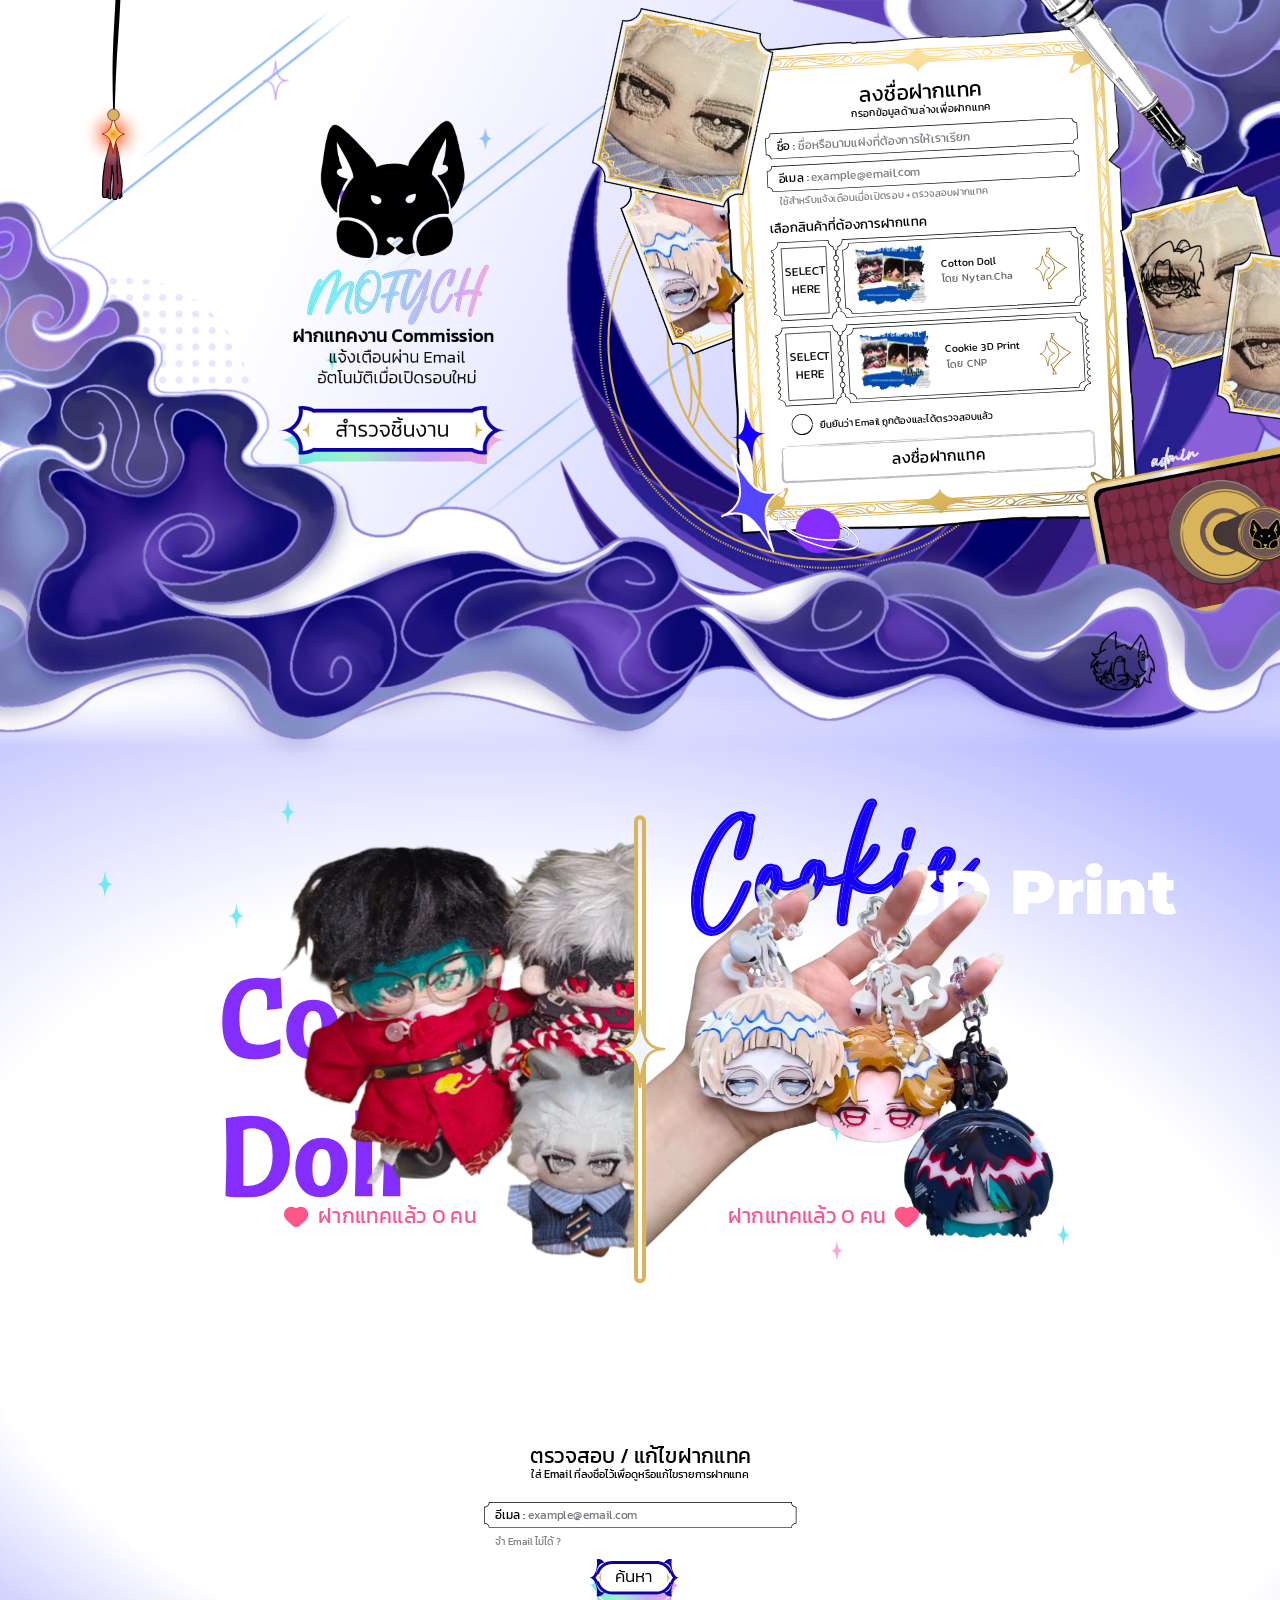
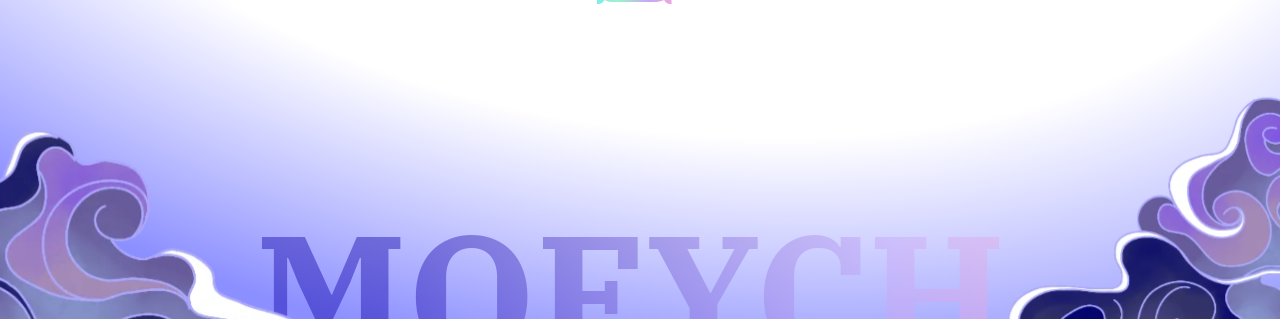
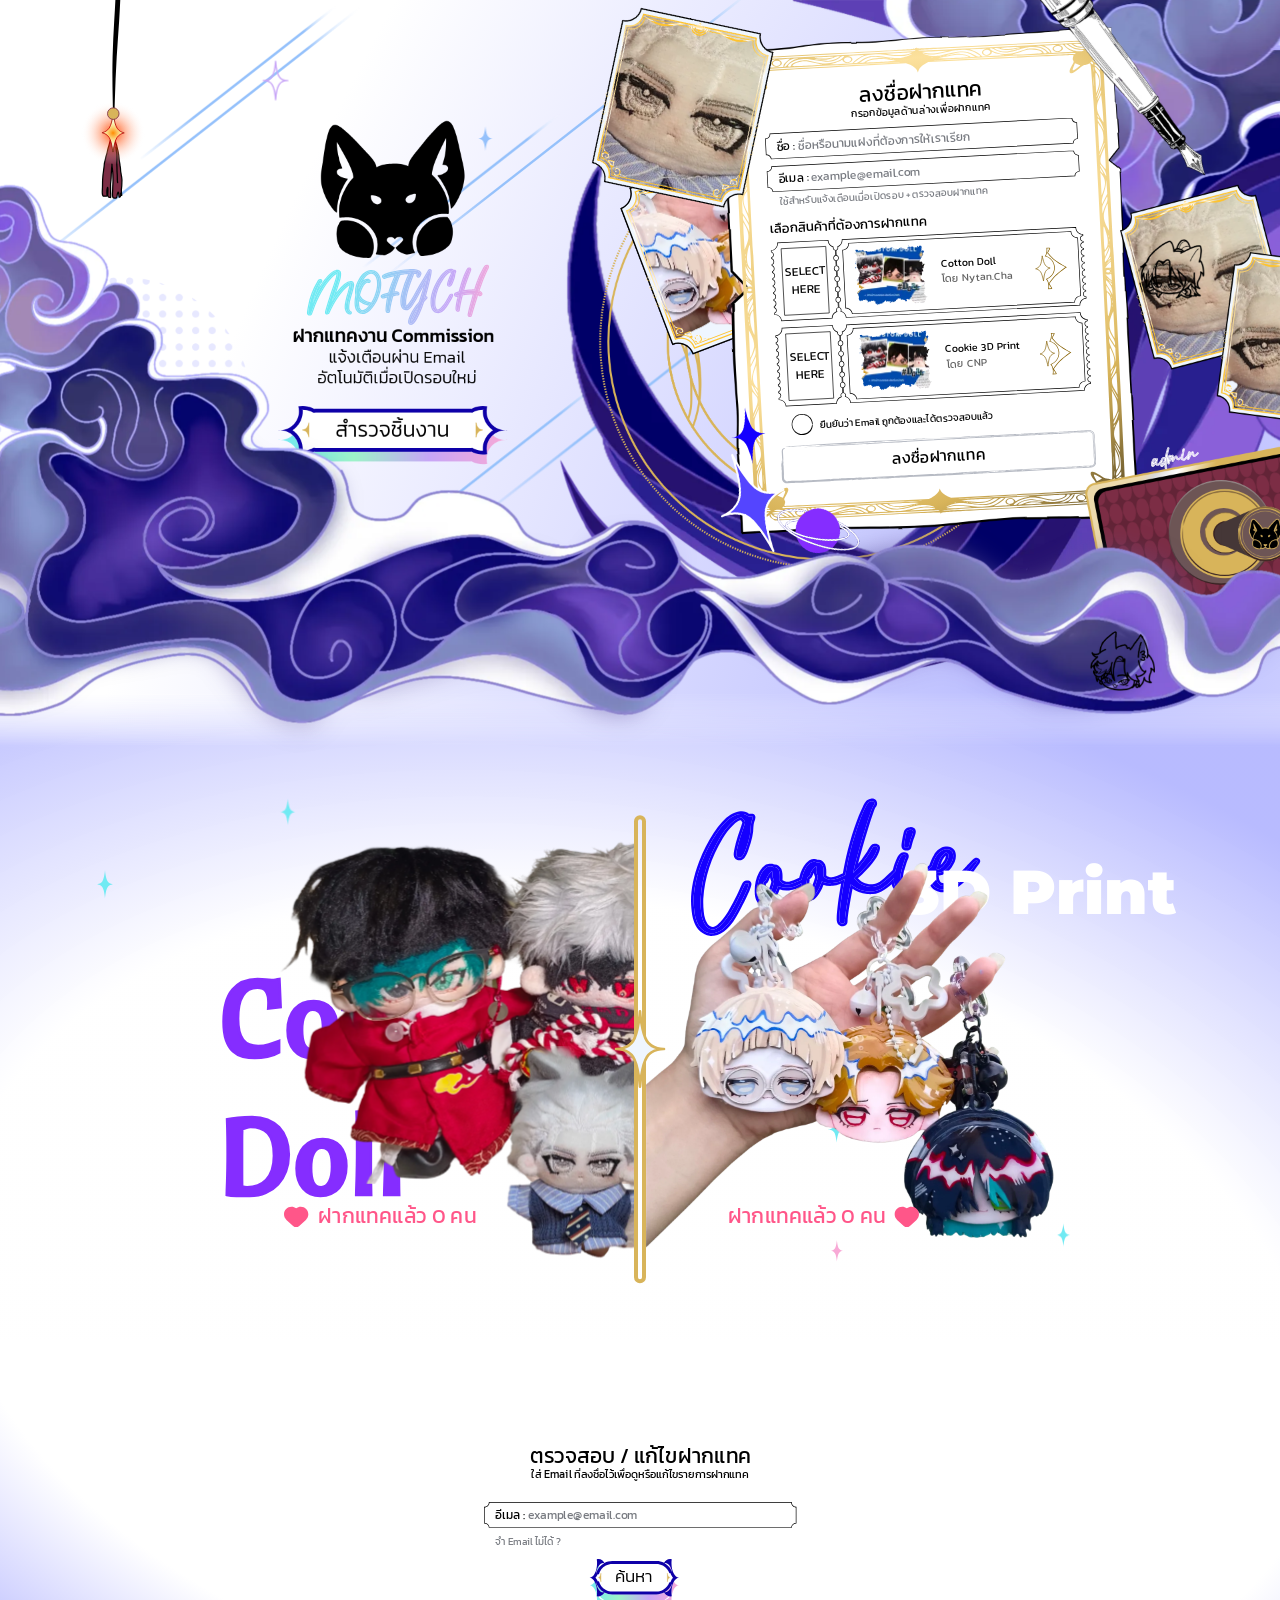
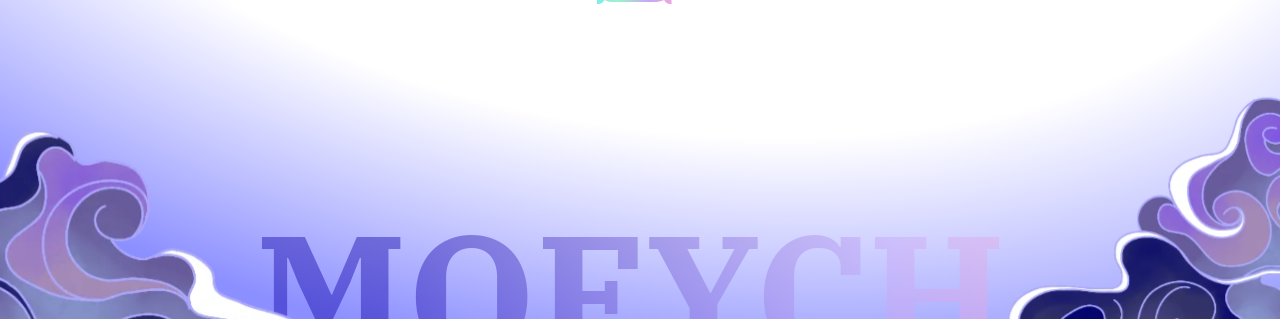
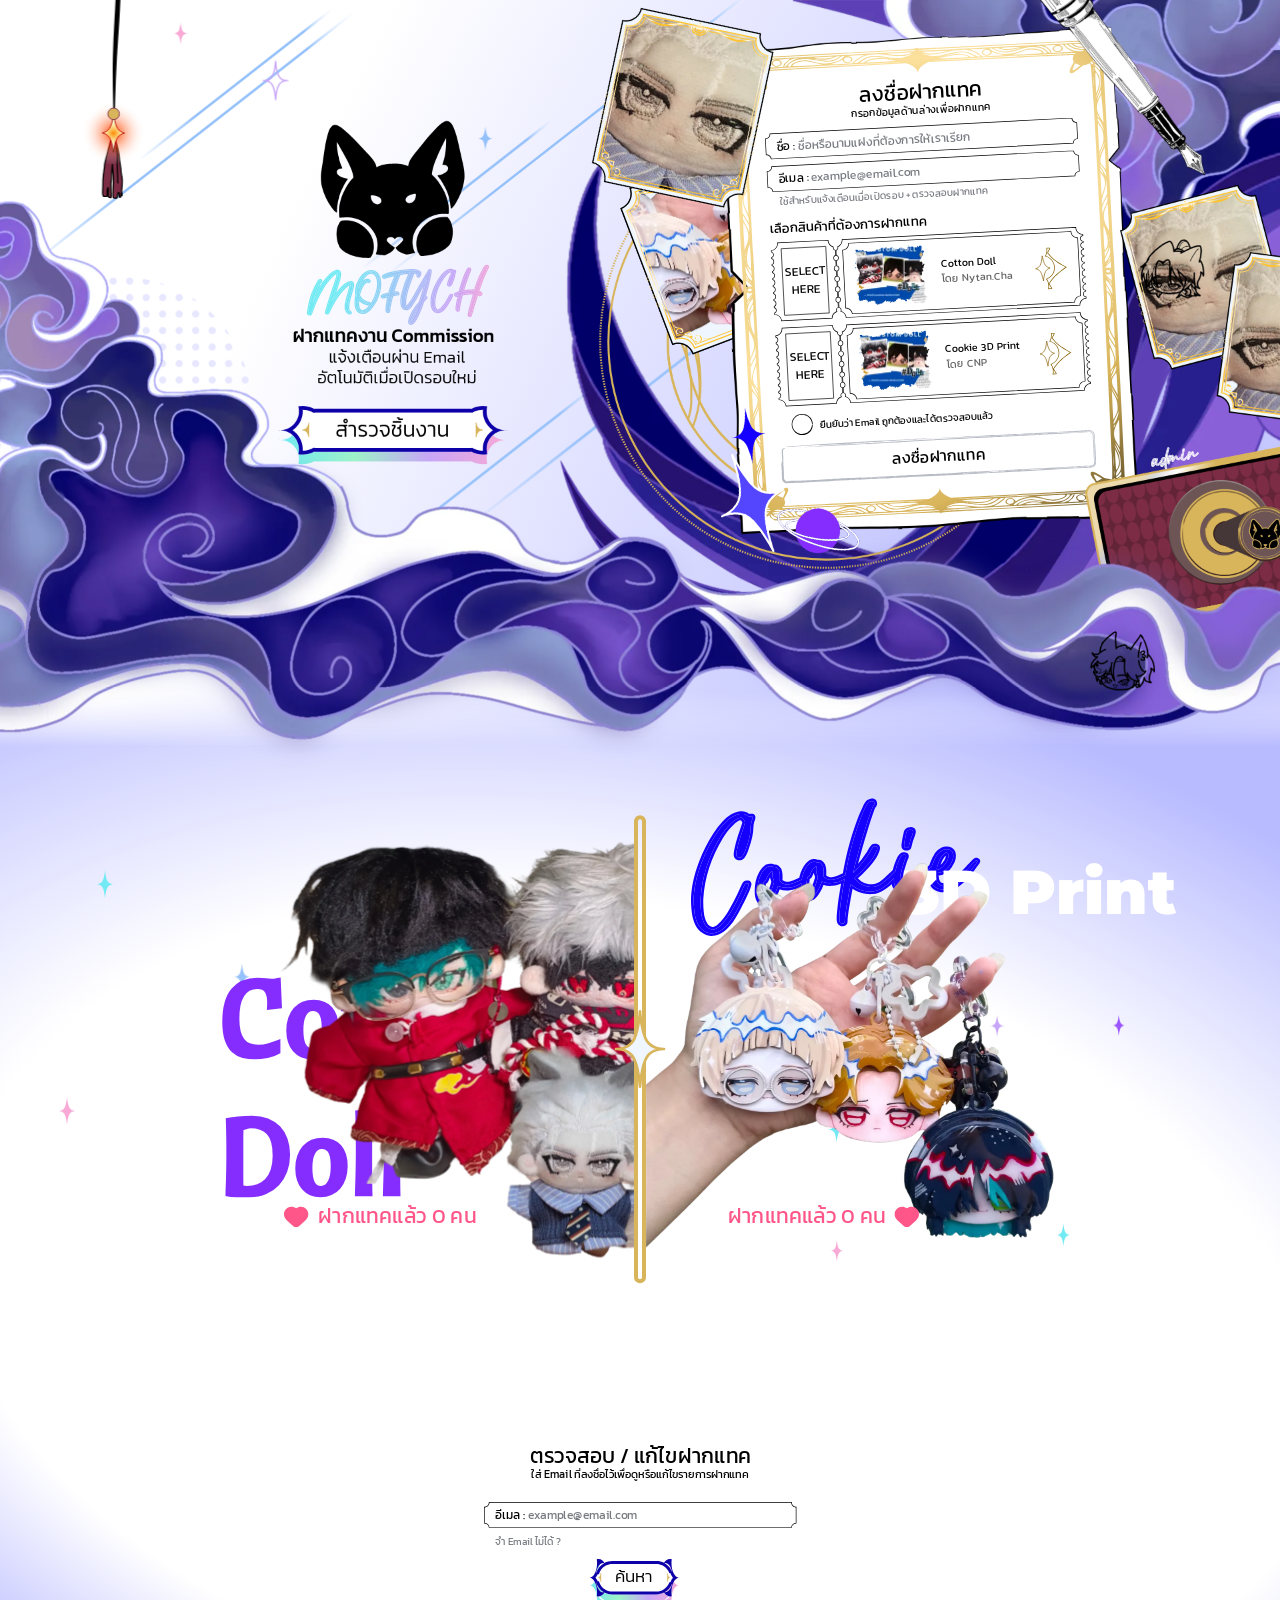
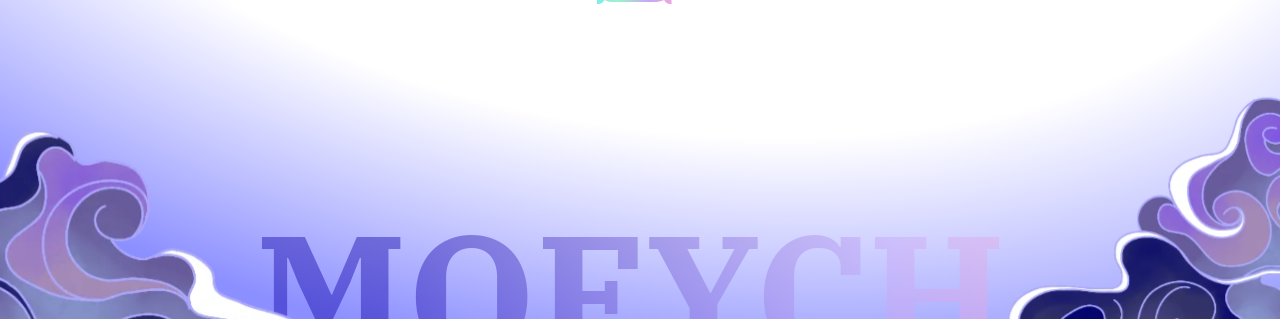
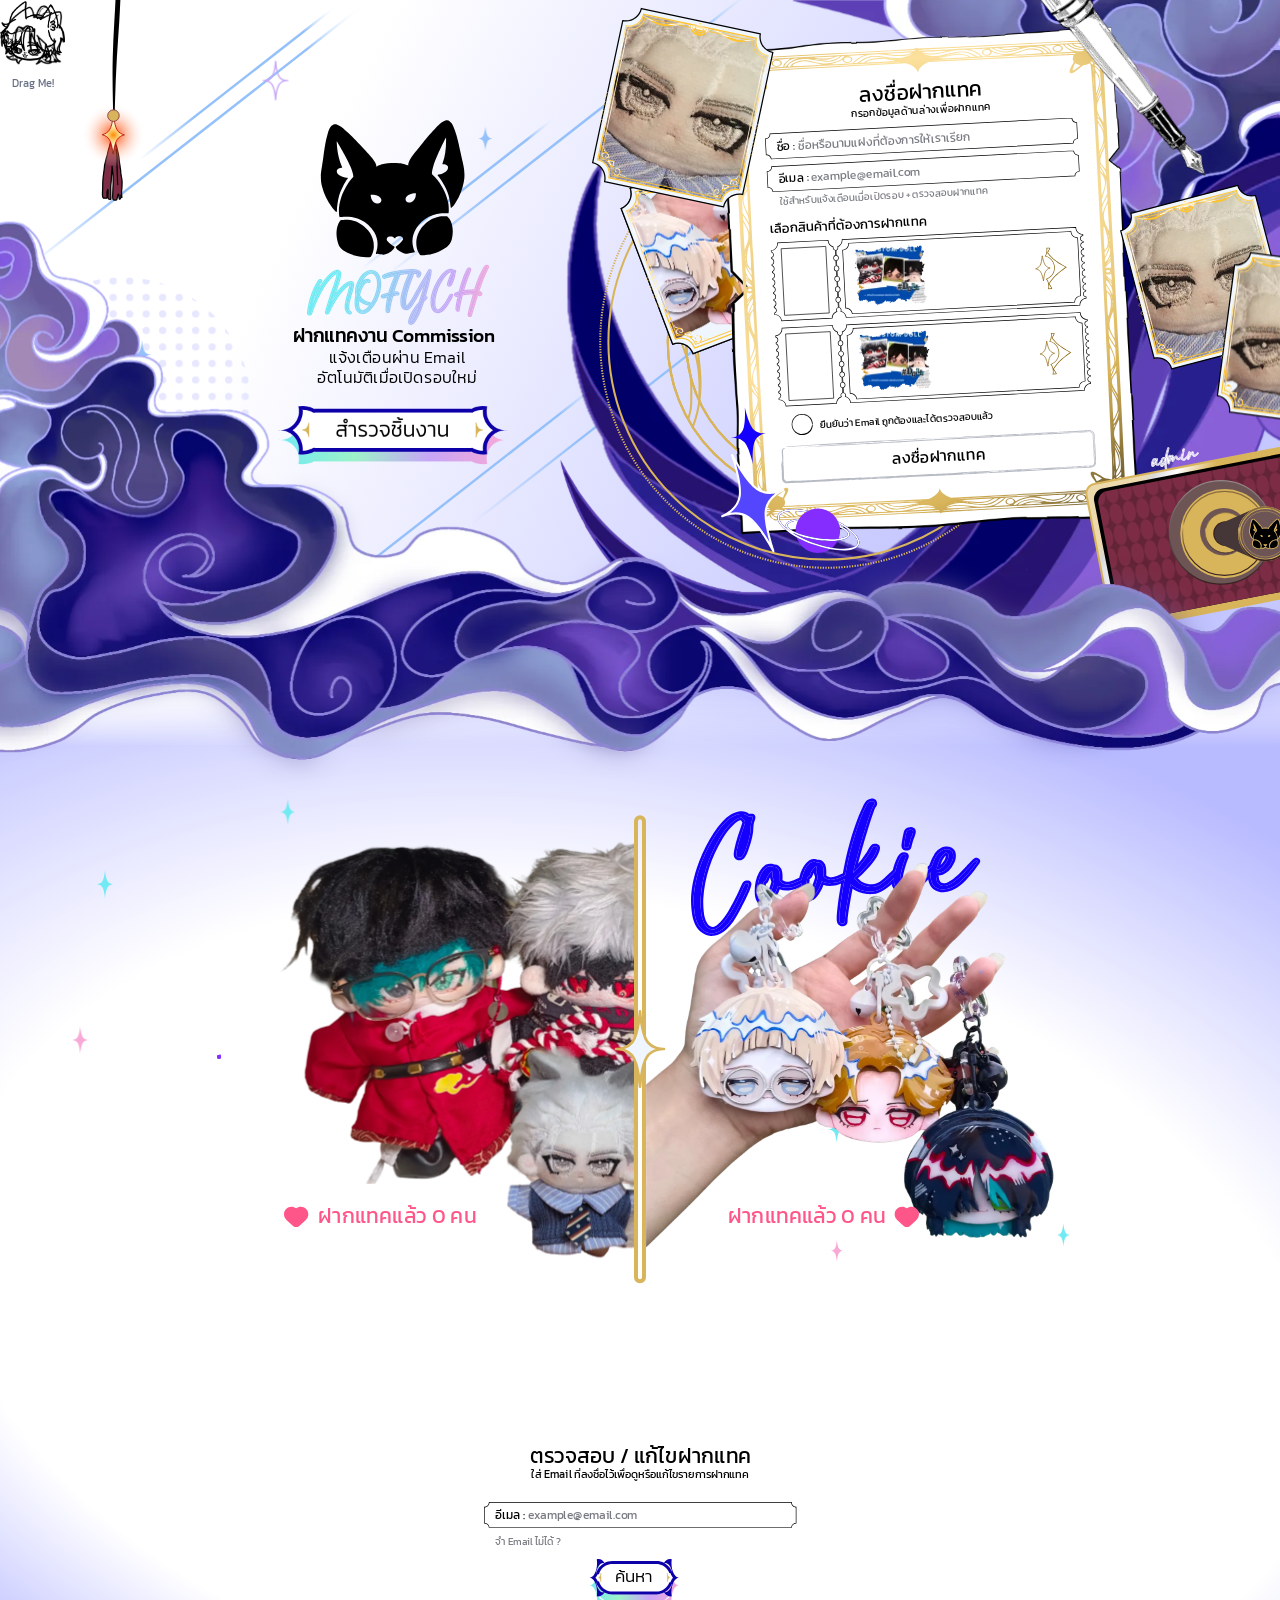
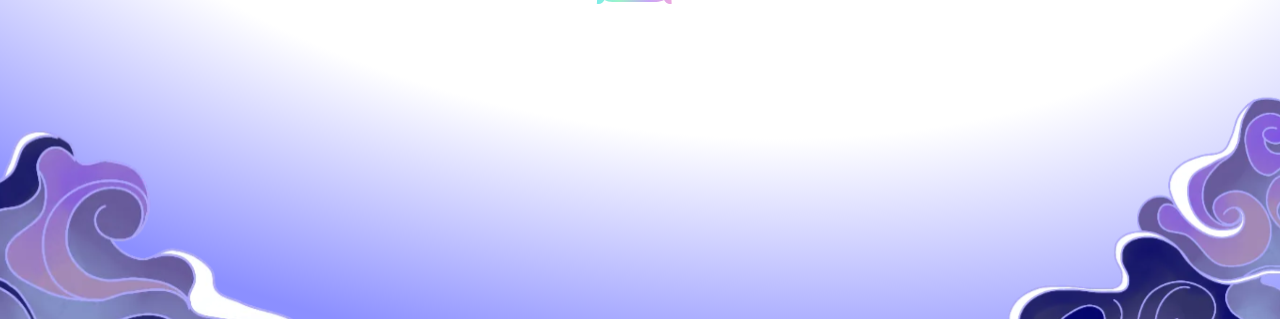
